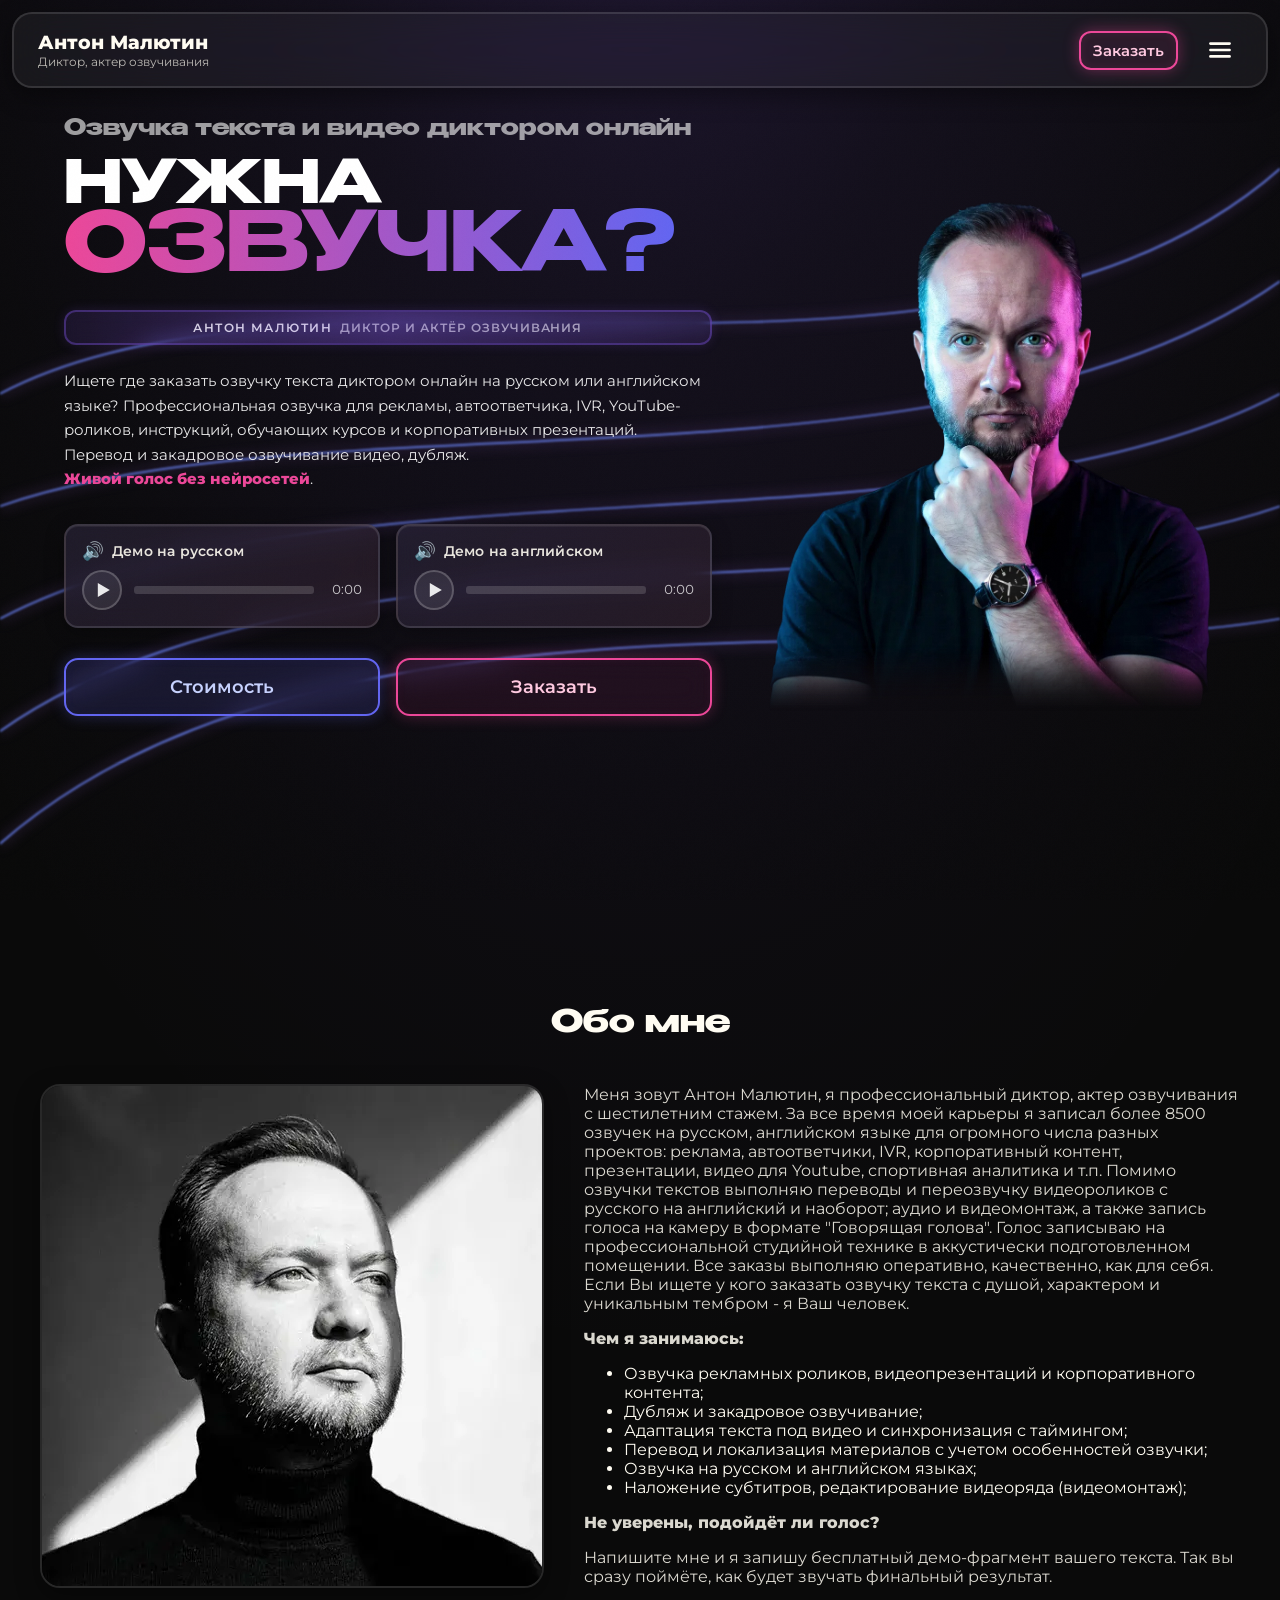
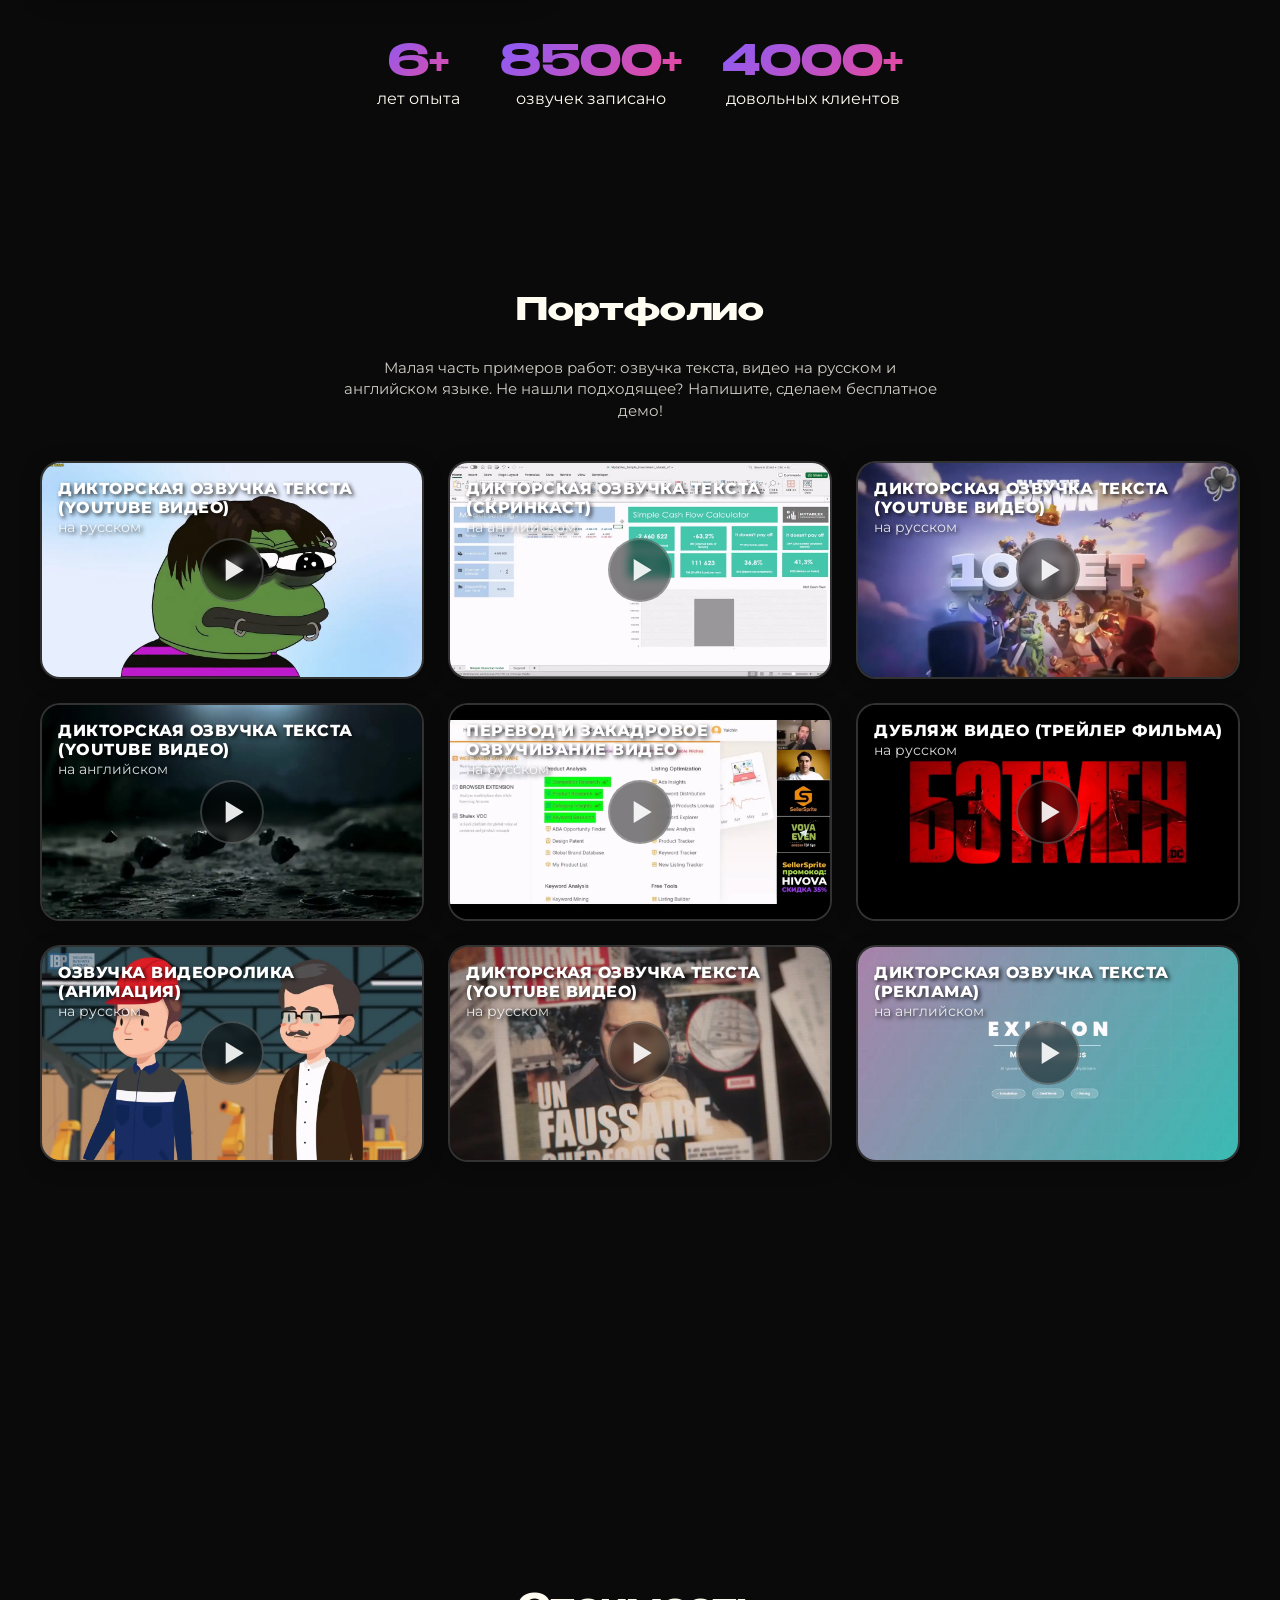
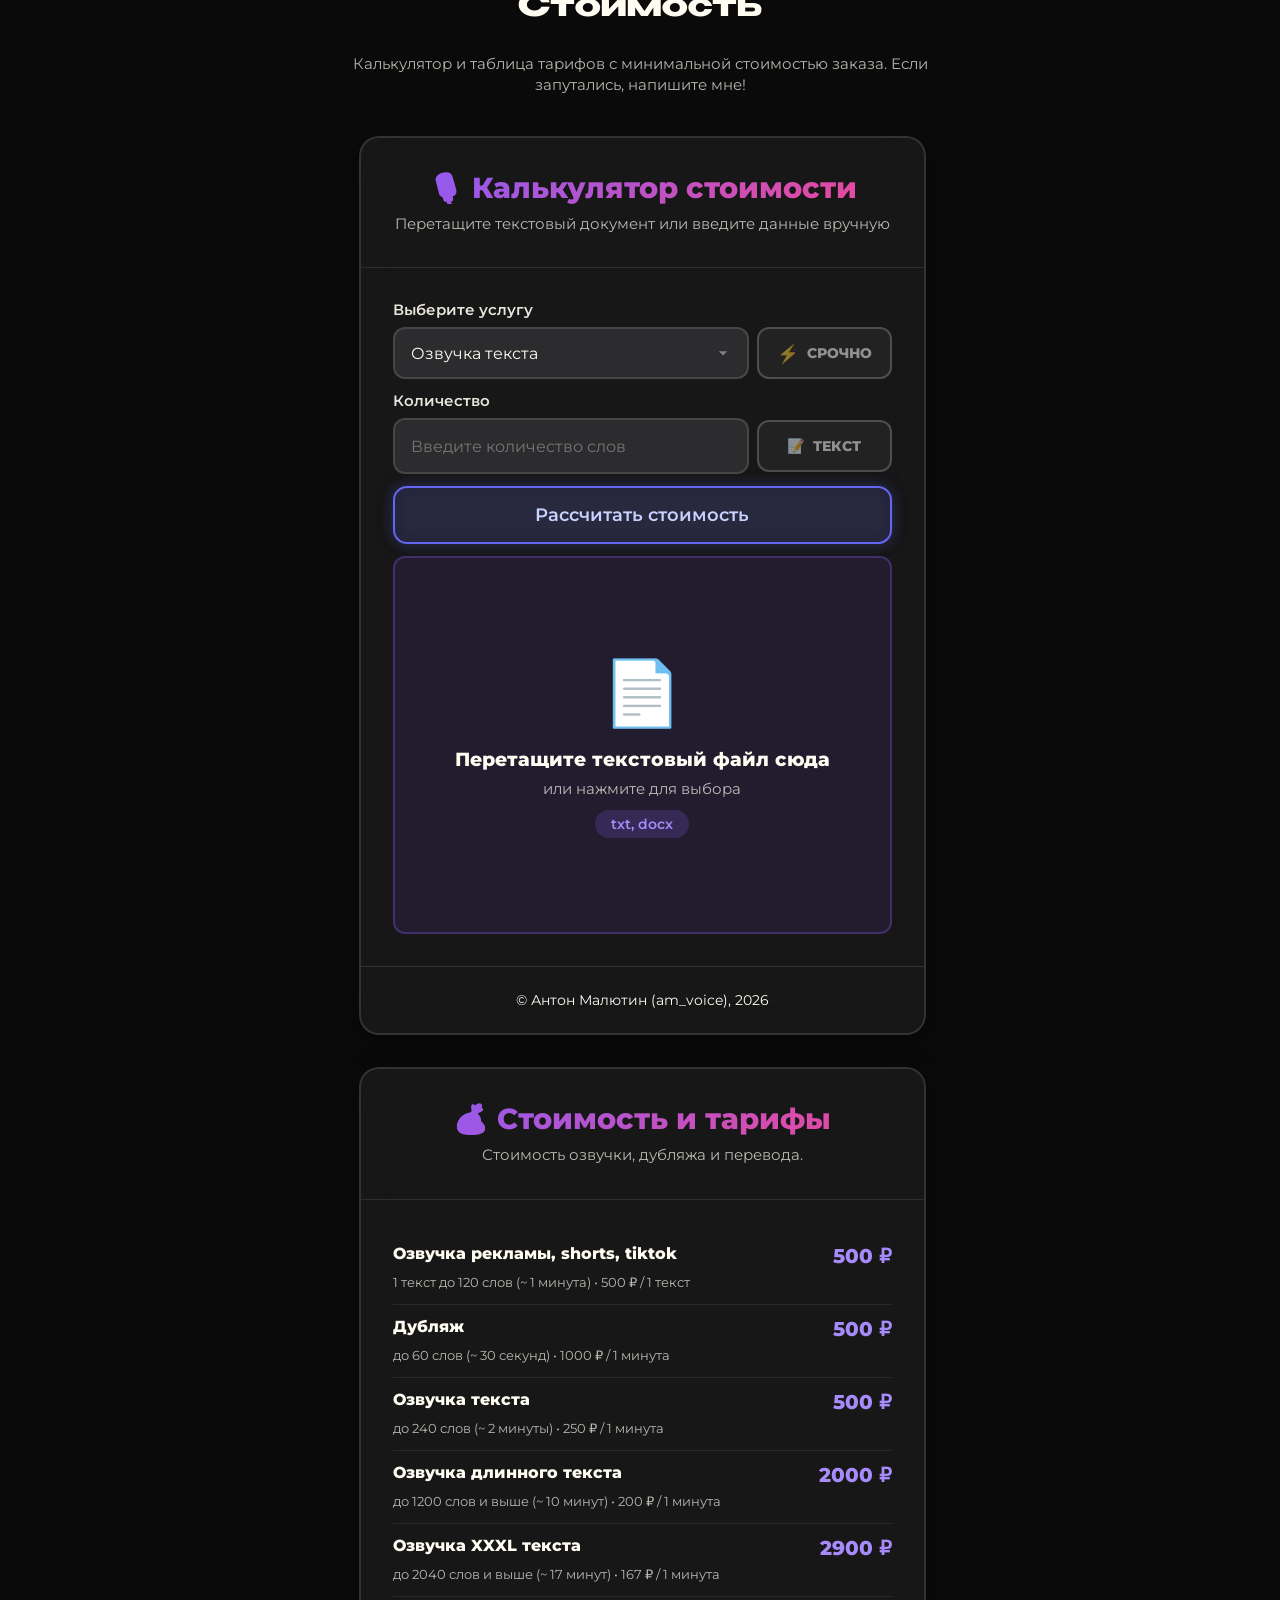
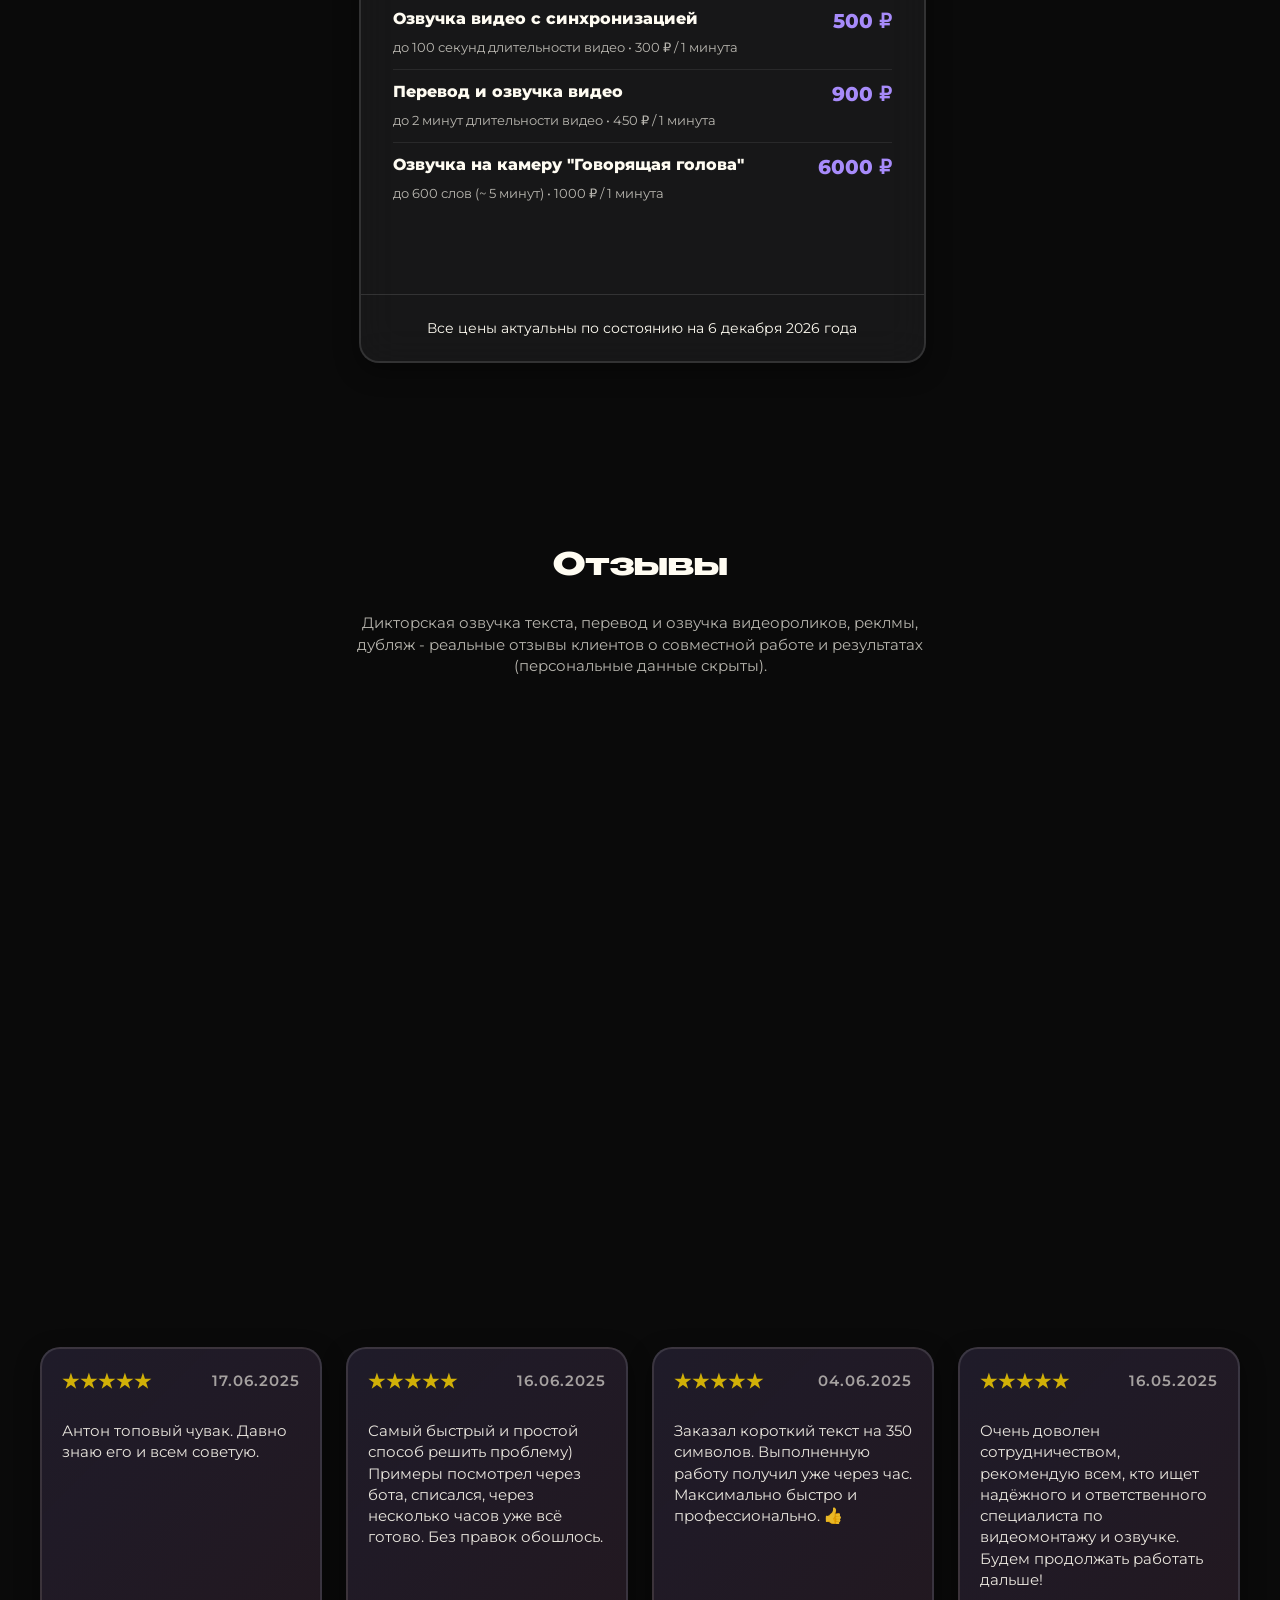
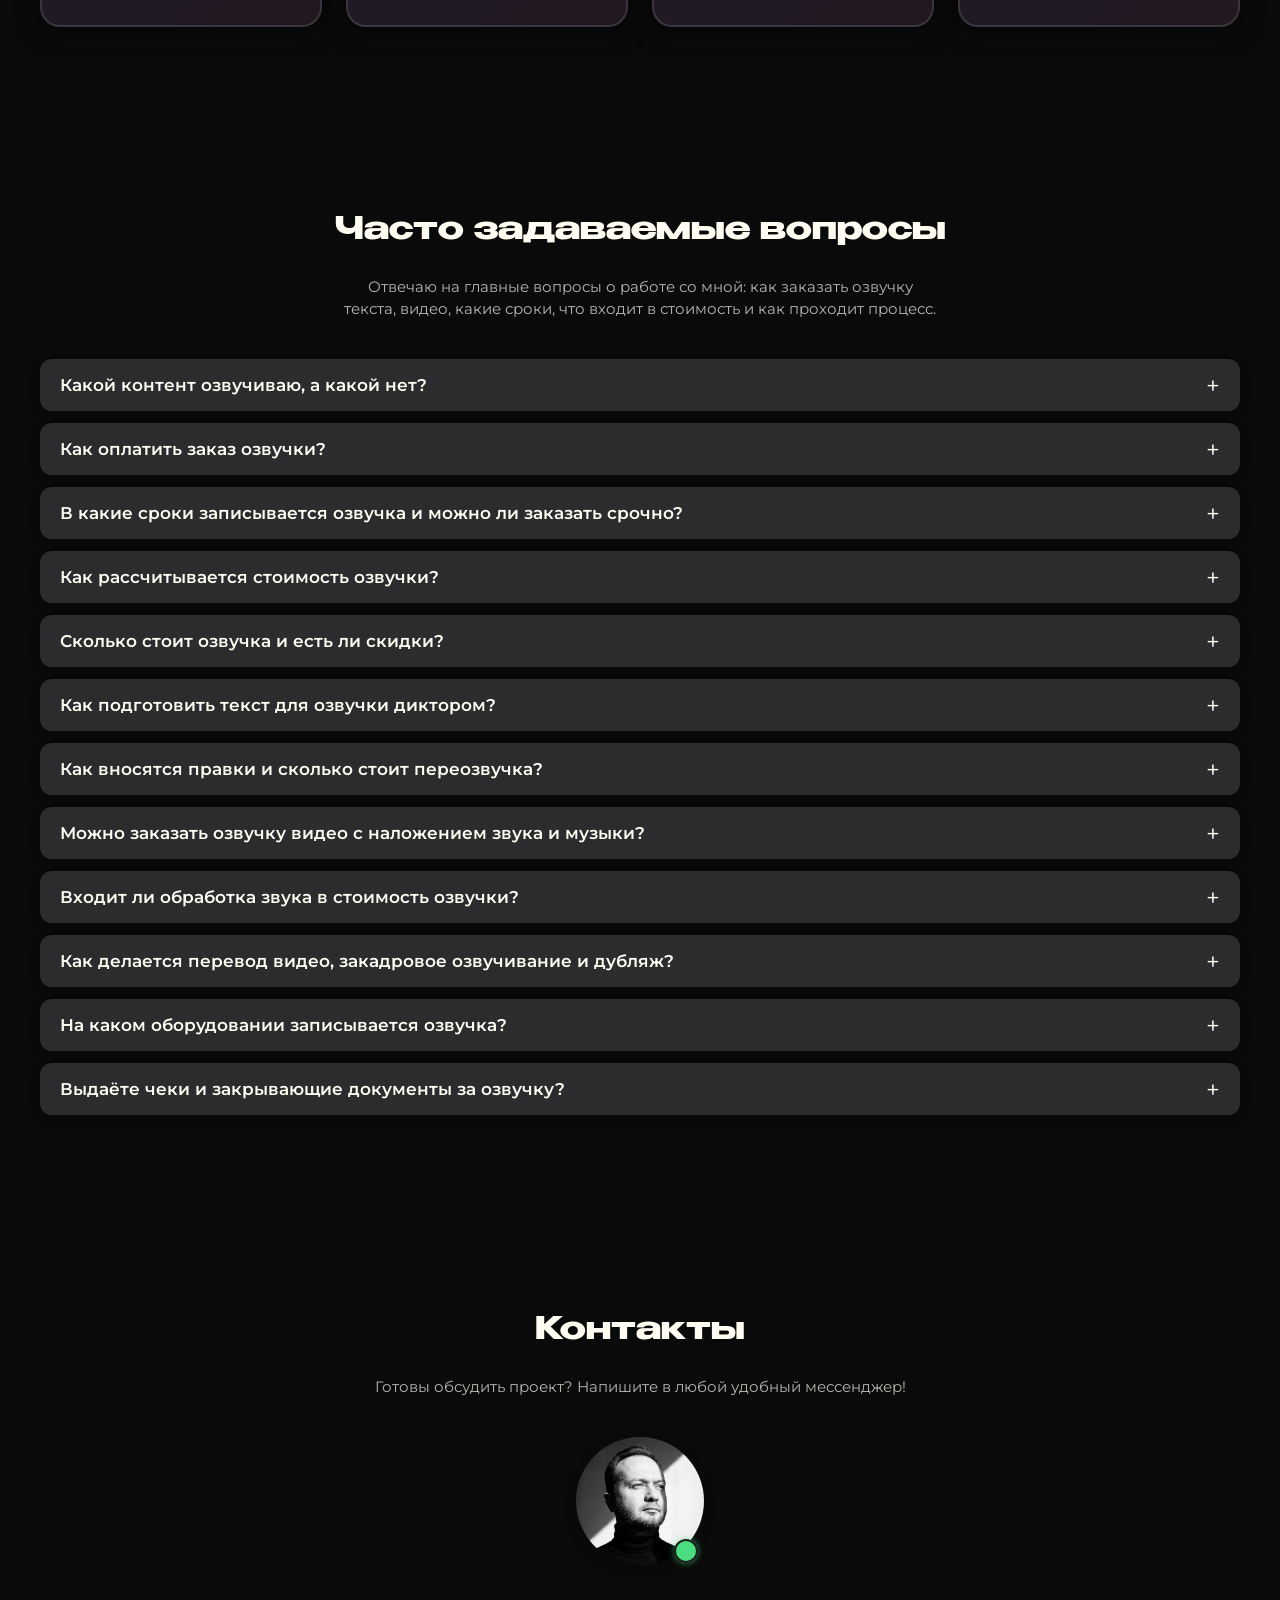
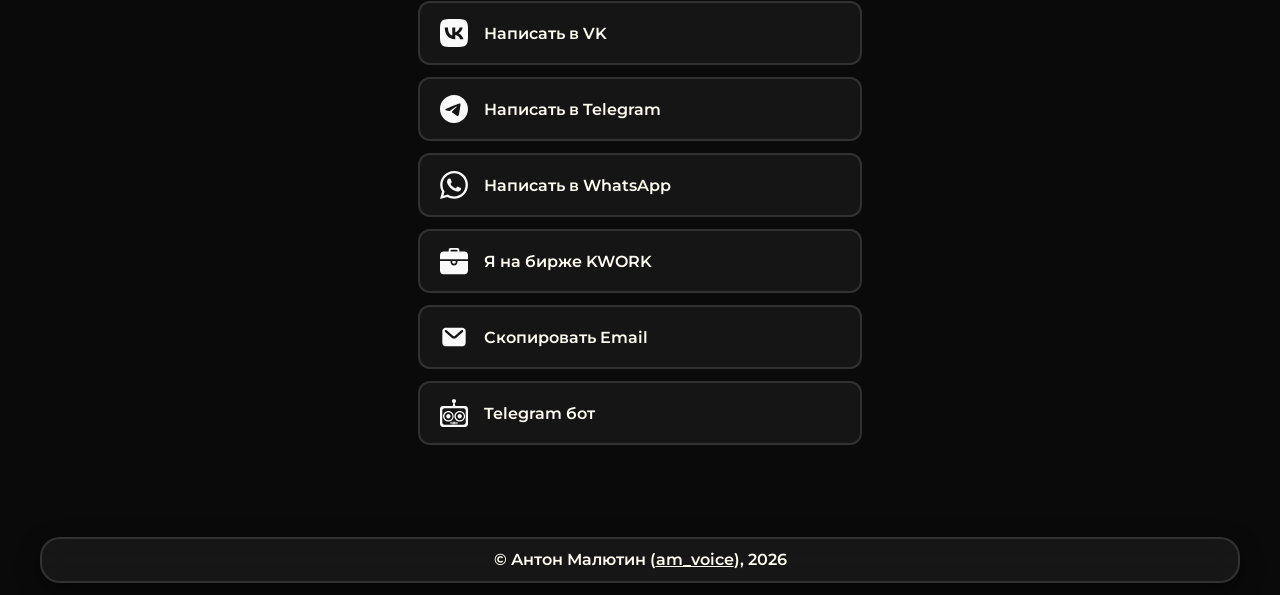
==== index.html @ 5292675e "Add files via upload" ====
<!DOCTYPE html>
<html lang="ru">

<head>
    <meta charset="UTF-8">
    <meta name="viewport" content="width=device-width, initial-scale=1.0">
    <title>Диктор Антон Малютин | Озвучка текста, перевод и дубляж</title>
    <meta name="description" content="Заказать озвучку текста диктором онлайн на русском и английском. Перевод видео, дубляж, реклама, YouTube-ролики, автоответчики, IVR. Живой голос без ИИ.">
    <meta property="og:title" content="Диктор Антон Малютин | Озвучка текста, перевод и дубляж">
    <meta property="og:description" content="Заказать озвучку текста диктором онлайн на русском и английском. Перевод видео, дубляж, реклама, YouTube-ролики, автоответчики, IVR. Живой голос без ИИ.">
    <meta property="og:type" content="website">
    <meta property="og:url" content="https://amvoice.ru/">
    <meta property="og:site_name" content="Антон Малютин | Диктор, актер озвучивания">
    <meta property="og:locale" content="ru_RU">
    <meta property="og:image" content="https://amvoice.ru/static/img/og-image.webp">
    <meta property="og:image:type" content="image/webp">
    <meta property="og:image:width" content="1200">
    <meta property="og:image:height" content="630">
    <meta property="og:image:alt" content="Антон Малютин — профессиональный диктор и актёр озвучивания">
    <link rel="canonical" href="https://amvoice.ru/">
    <link rel="icon" href="https://amvoice.ru/favicon/favicon.ico" type="image/x-icon">
    <link rel="icon" type="image/x-icon" href="/favicon/favicon.ico">
    <link rel="icon" type="image/png" sizes="16x16" href="/favicon/favicon-16x16.png">
    <link rel="icon" type="image/png" sizes="32x32" href="/favicon/favicon-32x32.png">
    <link rel="apple-touch-icon" sizes="180x180" href="/favicon/apple-touch-icon.png">
    <link rel="preload" href="static/fonts/Montserrat-Regular.woff2" as="font" type="font/woff2" crossorigin>
    <link rel="preload" href="static/fonts/Montserrat-600.woff2" as="font" type="font/woff2" crossorigin>
    <link rel="preload" href="static/fonts/Montserrat-800.woff2" as="font" type="font/woff2" crossorigin>
    <link rel="preload" href="static/fonts/Benzin-Bold.woff2" as="font" type="font/woff2" crossorigin>
    <link rel="preload" href="style.min.css" as="style">
    <link rel="stylesheet" href="style.min.css"> </head>

<body>
    <header class="navbar">
        <div class="navbar-container"><a href="#home" class="logo"><span class="logo-text">Антон Малютин</span><span class="logo-subtitle">Диктор, актер озвучивания</span></a>
            <nav class="nav-links">
            <div class="nav-lens"></div>
            <a href="#home" data-section="home">Главная</a>
            <a href="#about" data-section="about">Обо мне</a>
            <a href="#portfolio" data-section="portfolio">Портфолио</a>
            <a href="#pricing" data-section="pricing">Стоимость</a>
            <a href="#reviews" data-section="reviews">Отзывы</a>
            <a href="#faq" data-section="faq">FAQ</a>
            <a href="#contacts" data-section="contacts">Контакты</a>
            <a href="/hronometr" class="nav-hrono">
                <img src="/static/ico/hrono.svg" alt="Hrono" aria-hidden="true" width="16" height="16">
                Хронометр
            </a>
            </nav>
                    <a href="#" onclick="showContactModal(); return false;" class="btn btn-ordr"><span class="btn-text-full">Заказать озвучку</span><span class="btn-text-short">Заказать</span></a>
            <div
                class="burger" onclick="toggleMenu(this)"><svg viewBox="0 0 100 100" width="32" height="32"> <line class="bar bar1" x1="20" y1="50" x2="80" y2="50"/> <line class="bar bar2" x1="20" y1="50" x2="80" y2="50"/> <line class="bar bar3" x1="20" y1="50" x2="80" y2="50"/> </svg></div>
        </div>
    </header>
    <div class="mobile-menu" id="mobileMenu">
        <a href="#home">Главная</a>
        <a href="#about">Обо мне</a>
        <a href="#portfolio">Портфолио</a>
        <a href="#pricing">Стоимость</a>
        <a href="#reviews">Отзывы</a>
        <a href="#faq">FAQ</a>
        <a href="#contacts" class="highlight">Контакты</a>
        <a href="/hronometr" class="nav-hrono">
            <img src="/static/ico/hrono.svg" alt="Hrono" aria-hidden="true" width="20" height="20">
            Хронометр
        </a>
    </div>
    <main id="main-content">
    <section id="home" class="hero-section">
        <div class="animated-bg"><svg viewBox="0 0 1200 800" preserveAspectRatio="none"><g class="wave wave1"> <path d="M0,350 C300,200 900,400 1200,150"/> </g><g class="wave wave2"> <path d="M0,450 C300,350 900,450 1200,250"/> </g><g class="wave wave3"> <path d="M0,550 C300,400 900,500 1200,350"/> </g><g class="wave wave4"> <path d="M0,650 C300,450 900,550 1200,450"/> </g><g class="wave wave5"> <path d="M0,750 C300,500 900,600 1200,550"/> </g></svg></div>
        <div
            class="hero-wrapper">
            <div class="hero-content">
                <h1 class="hero-h1">Озвучка текста и видео диктором онлайн</h1>
                <p class="hero-title"><span class="hero-title__line1">НУЖНА</span><span class="hero-title__line2" data-text="ОЗВУЧКА?">ОЗВУЧКА?</span></p>
                <p class="hero-posttitle"><span class="hero-posttitle__name">Антон Малютин </span><span class="hero-posttitle__role">Диктор и актёр озвучивания</span></p>
                <p class="hero-description"> Ищете где заказать озвучку текста диктором онлайн на русском или английском языке? Профессиональная озвучка для рекламы, автоответчика, IVR, YouTube-роликов, инструкций, обучающих курсов и корпоративных презентаций. Перевод и закадровое
                    озвучивание видео, дубляж. <strong>Живой голос без нейросетей</strong>. </p>
                <div class="audio-demos hero-row">
                    <div class="audio-demo" data-lang="ru">
                        <div class="audio-demo__label"><span class="audio-demo__flag">🔊</span><span class="audio-demo__title">Демо на русском</span></div>
                        <div class="audio-demo__player"><button class="audio-demo__btn" type="button" aria-label="Воспроизвести"></button>
                            <div class="audio-demo__progress">
                                <div class="audio-demo__bar">
                                    <div class="audio-demo__bar-fill"></div> <input type="range" class="audio-demo__range" min="0" max="100" value="0" step="0.1" aria-label="Перемотка"> </div><span class="audio-demo__time">0:00</span></div><audio class="audio-demo__audio" src="media/demo_ru.mp3"
                                preload="none"></audio></div>
                    </div>
                    <div class="audio-demo" data-lang="en">
                        <div class="audio-demo__label"><span class="audio-demo__flag">🔊</span><span class="audio-demo__title">Демо на английском</span></div>
                        <div class="audio-demo__player"><button class="audio-demo__btn" type="button" aria-label="Воспроизвести"></button>
                            <div class="audio-demo__progress">
                                <div class="audio-demo__bar">
                                    <div class="audio-demo__bar-fill"></div> <input type="range" class="audio-demo__range" min="0" max="100" value="0" step="0.1" aria-label="Перемотка"> </div><span class="audio-demo__time">0:00</span></div><audio class="audio-demo__audio" src="media/demo_en.mp3"
                                preload="none"></audio></div>
                    </div>
                </div>
                <div class="hero-actions hero-row"><a href="#pricing" class="btn large equal calculate"><span class="btn-text-full">Рассчитать стоимость</span><span class="btn-text-short">Стоимость</span></a><a href="#" onclick="showContactModal(); return false;" class="btn large equal order"><span class="btn-text-full">Заказать озвучку</span><span class="btn-text-short">Заказать</span></a></div>
            </div>
            <div class="hero-media"> <img src="static/img/2026.webp" srcset="static/img/2026-sm.webp 440w, static/img/2026.webp 986w" sizes="(max-width: 900px) 220px, 600px" alt="Антон Малютин — диктор и актёр озвучивания" class="hero-media__img" width="986" height="1173" fetchpriority="high">                </div>
            </div>
    </section>
    <section id="about" class="about">
        <div class="about-wrapper">
            <h2>Обо мне</h2>
            <div class="about-content">
                <div class="about-photo"> <img src="static/img/photo.webp" alt="Антон Малютин" width="500" height="500"> </div>
                <div class="about-text">
                    <p> Меня зовут Антон Малютин, я профессиональный диктор, актер озвучивания с шестилетним стажем. За все время моей карьеры я записал более 8500 озвучек на русском, английском языке для огромного числа разных проектов: реклама, автоответчики,
                        IVR, корпоративный контент, презентации, видео для Youtube, спортивная аналитика и т.п. Помимо озвучки текстов выполняю переводы и переозвучку видеороликов с русского на английский и наоборот; аудио и видеомонтаж, а также запись
                        голоса на камеру в формате "Говорящая голова". Голос записываю на профессиональной студийной технике в аккустически подготовленном помещении. Все заказы выполняю оперативно, качественно, как для себя. Если Вы ищете у кого заказать
                        озвучку текста с душой, характером и уникальным тембром - я Ваш человек. </p>
                    <p><strong>Чем я занимаюсь:</strong></p>
                    <ul>                    
                    <li>Озвучка рекламных роликов, видеопрезентаций и корпоративного контента;</li>
                    <li>Дубляж и закадровое озвучивание;</li>
                    <li>Адаптация текста под видео и синхронизация с таймингом;</li>
                    <li>Перевод и локализация материалов с учетом особенностей озвучки;</li>
                    <li>Озвучка на русском и английском языках;</li>
                    <li>Наложение субтитров, редактирование видеоряда (видеомонтаж);</li>
                    </ul>
                    <p><strong>Не уверены, подойдёт ли голос?</strong></p>
                    <p>Напишите мне и я запишу бесплатный демо-фрагмент вашего текста. Так вы сразу поймёте, как будет звучать финальный результат.</p>
                </div>
            </div>
            <div class="hero-stats">
                <div class="stat">
                    <div class="stat-number">6+</div>
                    <div class="stat-label">лет опыта</div>
                </div>
                <div class="stat">
                    <div class="stat-number">8500+</div>
                    <div class="stat-label">озвучек записано</div>
                </div>
                <div class="stat">
                    <div class="stat-number">4000+</div>
                    <div class="stat-label">довольных клиентов</div>
                </div>
            </div>
        </div>
    </section>
    <section id="portfolio" class="portfolio">
        <div class="portfolio-wrapper">
            <h2>Портфолио</h2>
            <p class="section-subtext"> Малая часть примеров работ: озвучка текста, видео на русском и английском языке. Не нашли подходящее? Напишите, сделаем бесплатное демо! </p>
            <div class="portfolio-cards">
                <div class="portfolio-card">
                    <div class="portfolio-video" data-video-src="vid/1.webm" style="position: relative; padding-top: 56.25%; width: 100%; cursor: pointer; background: #1a1a1a;"> <img src="vid/1.webp" alt="Дикторская озвучка текста на русском (YouTube видео)" loading="lazy" style="position: absolute; top: 0; left: 0; width: 100%; height: 100%; object-fit: cover;"><button type="button" class="audio-demo__btn portfolio-video__btn" aria-label="Воспроизвести видео"></button></div>
                    <div
                        class="video-label">
                        <h3>ДИКТОРСКАЯ ОЗВУЧКА ТЕКСТА (YOUTUBE ВИДЕО)</h3>
                        <p>на русском</p>
                </div>
            </div>
            <div class="portfolio-card">
                <div class="portfolio-video" data-video-src="vid/2.webm" style="position: relative; padding-top: 56.25%; width: 100%; cursor: pointer; background: #1a1a1a;"> <img src="vid/2.webp" alt="Дикторская озвучка текста на английском (скринкаст)" loading="lazy" style="position: absolute; top: 0; left: 0; width: 100%; height: 100%; object-fit: cover;"><button type="button" class="audio-demo__btn portfolio-video__btn" aria-label="Воспроизвести видео"></button></div>
                <div
                    class="video-label">
                    <h3>ДИКТОРСКАЯ ОЗВУЧКА ТЕКСТА (СКРИНКАСТ)</h3>
                    <p>на английском</p>
            </div>
        </div>
        <div class="portfolio-card">
            <div class="portfolio-video" data-video-src="vid/3.webm" style="position: relative; padding-top: 56.25%; width: 100%; cursor: pointer; background: #1a1a1a;"> <img src="vid/3.webp" alt="Дикторская озвучка текста на русском (YouTube видео)" loading="lazy" style="position: absolute; top: 0; left: 0; width: 100%; height: 100%; object-fit: cover;"><button type="button" class="audio-demo__btn portfolio-video__btn" aria-label="Воспроизвести видео"></button></div>
            <div
                class="video-label">
                <h3>ДИКТОРСКАЯ ОЗВУЧКА ТЕКСТА (YOUTUBE ВИДЕО)</h3>
                <p>на русском</p>
        </div>
        </div>
        <div class="portfolio-card">
            <div class="portfolio-video" data-video-src="vid/4.webm" style="position: relative; padding-top: 56.25%; width: 100%; cursor: pointer; background: #1a1a1a;"> <img src="vid/4.webp" alt="Дикторская озвучка текста на английском (YouTube видео)" loading="lazy" style="position: absolute; top: 0; left: 0; width: 100%; height: 100%; object-fit: cover;"><button type="button" class="audio-demo__btn portfolio-video__btn" aria-label="Воспроизвести видео"></button></div>
            <div
                class="video-label">
                <h3>ДИКТОРСКАЯ ОЗВУЧКА ТЕКСТА (YOUTUBE ВИДЕО)</h3>
                <p>на английском</p>
        </div>
        </div>
        <div class="portfolio-card">
            <div class="portfolio-video" data-video-src="vid/5.webm" style="position: relative; padding-top: 56.25%; width: 100%; cursor: pointer; background: #1a1a1a;"> <img src="vid/5.webp" alt="Перевод и закадровое озвучивание видео на русском" loading="lazy" style="position: absolute; top: 0; left: 0; width: 100%; height: 100%; object-fit: cover;"><button type="button" class="audio-demo__btn portfolio-video__btn" aria-label="Воспроизвести видео"></button></div>
            <div
                class="video-label">
                <h3>ПЕРЕВОД И ЗАКАДРОВОЕ ОЗВУЧИВАНИЕ ВИДЕО</h3>
                <p>на русском</p>
        </div>
        </div>
        <div class="portfolio-card">
            <div class="portfolio-video" data-video-src="vid/6.webm" style="position: relative; padding-top: 56.25%; width: 100%; cursor: pointer; background: #1a1a1a;"> <img src="vid/6.webp" alt="Дубляж видео на русском (трейлер фильма)" loading="lazy" style="position: absolute; top: 0; left: 0; width: 100%; height: 100%; object-fit: cover;"><button type="button" class="audio-demo__btn portfolio-video__btn" aria-label="Воспроизвести видео"></button></div>
            <div
                class="video-label">
                <h3>ДУБЛЯЖ ВИДЕО (ТРЕЙЛЕР ФИЛЬМА)</h3>
                <p>на русском</p>
        </div>
        </div>
        <div class="portfolio-card">
            <div class="portfolio-video" data-video-src="vid/7.webm" style="position: relative; padding-top: 56.25%; width: 100%; cursor: pointer; background: #1a1a1a;"> <img src="vid/7.webp" alt="Озвучка видеоролика на русском (анимация)" loading="lazy" style="position: absolute; top: 0; left: 0; width: 100%; height: 100%; object-fit: cover;"><button type="button" class="audio-demo__btn portfolio-video__btn" aria-label="Воспроизвести видео"></button></div>
            <div
                class="video-label">
                <h3>ОЗВУЧКА ВИДЕОРОЛИКА (АНИМАЦИЯ)</h3>
                <p>на русском</p>
        </div>
        </div>
        <div class="portfolio-card">
            <div class="portfolio-video" data-video-src="vid/8.webm" style="position: relative; padding-top: 56.25%; width: 100%; cursor: pointer; background: #1a1a1a;"> <img src="vid/8.webp" alt="Дикторская озвучка текста на русском (YouTube видео)" loading="lazy" style="position: absolute; top: 0; left: 0; width: 100%; height: 100%; object-fit: cover;"><button type="button" class="audio-demo__btn portfolio-video__btn" aria-label="Воспроизвести видео"></button></div>
            <div
                class="video-label">
                <h3>ДИКТОРСКАЯ ОЗВУЧКА ТЕКСТА (YOUTUBE ВИДЕО)</h3>
                <p>на русском</p>
        </div>
        </div>
        <div class="portfolio-card">
            <div class="portfolio-video" data-video-src="vid/9.webm" style="position: relative; padding-top: 56.25%; width: 100%; cursor: pointer; background: #1a1a1a;"> <img src="vid/9.webp" alt="Дикторская озвучка текста на английском (реклама)" loading="lazy" style="position: absolute; top: 0; left: 0; width: 100%; height: 100%; object-fit: cover;"><button type="button" class="audio-demo__btn portfolio-video__btn" aria-label="Воспроизвести видео"></button></div>
            <div
                class="video-label">
                <h3>ДИКТОРСКАЯ ОЗВУЧКА ТЕКСТА (РЕКЛАМА)</h3>
                <p>на английском</p>
        </div>
        </div>
        <div class="portfolio-card">
            <div class="portfolio-video" data-video-src="vid/10.webm" style="position: relative; padding-top: 56.25%; width: 100%; cursor: pointer; background: #1a1a1a;"> <img src="vid/10.webp" alt="Дубляж видео на русском (реклама)" loading="lazy" style="position: absolute; top: 0; left: 0; width: 100%; height: 100%; object-fit: cover;"><button type="button" class="audio-demo__btn portfolio-video__btn" aria-label="Воспроизвести видео"></button></div>
            <div
                class="video-label">
                <h3>ДУБЛЯЖ ВИДЕО (РЕКЛАМА)</h3>
                <p>на русском</p>
        </div>
        </div>
        <div class="portfolio-card">
            <div class="portfolio-video" data-video-src="vid/11.webm" style="position: relative; padding-top: 56.25%; width: 100%; cursor: pointer; background: #1a1a1a;"> <img src="vid/11.webp" alt="Дикторская озвучка текста на русском (реклама)" loading="lazy" style="position: absolute; top: 0; left: 0; width: 100%; height: 100%; object-fit: cover;"><button type="button" class="audio-demo__btn portfolio-video__btn" aria-label="Воспроизвести видео"></button></div>
            <div
                class="video-label">
                <h3>ДИКТОРСКАЯ ОЗВУЧКА ТЕКСТА (РЕКЛАМА)</h3>
                <p>на русском</p>
        </div>
        </div>
        <div class="portfolio-card">
            <div class="portfolio-video" data-video-src="vid/12.webm" style="position: relative; padding-top: 56.25%; width: 100%; cursor: pointer; background: #1a1a1a;"> <img src="vid/12.webp" alt="Перевод и закадровое озвучивание видео на русском" loading="lazy" style="position: absolute; top: 0; left: 0; width: 100%; height: 100%; object-fit: cover;"><button type="button" class="audio-demo__btn portfolio-video__btn" aria-label="Воспроизвести видео"></button></div>
            <div
                class="video-label">
                <h3>ПЕРЕВОД И ЗАКАДРОВОЕ ОЗВУЧИВАНИЕ ВИДЕО</h3>
                <p>на русском</p>
        </div>
        </div>
        </div>
        </div>
    </section>
    <section id="pricing" class="pricing">
        <div class="pricing-wrapper">
            <h2>Стоимость</h2>
            <p class="section-subtext"> Калькулятор и таблица тарифов с минимальной стоимостью заказа. Если запутались, напишите мне! </p>
            <div class="calc-container">
                <div class="calc-main-wrapper">
                    <div class="calc-calculator-wrapper">
                        <div class="calc-drop-overlay" id="calc-dropOverlay">
                            <div class="calc-drop-content">
                                <div class="calc-drop-icon">📄</div>
                                <div class="calc-drop-text">Отпустите файл для загрузки</div>
                            </div>
                        </div>
                        <div class="calc-calculator-header"><span class="calc-title">🎙️ Калькулятор стоимости</span><span class="calc-subtitle">Перетащите текстовый документ или введите данные вручную</span></div>
                        <div class="calc-calculator-body">
                            <div class="calc-input-group"><label for="calc-serviceSelect">Выберите услугу</label>
                                <div class="calc-input-with-icon"><select id="calc-serviceSelect"><option value="voice_text">Озвучка текста</option><option value="voice_video">Озвучка видео</option><option value="translate_text">Перевод текста</option><option value="translate_voice">Перевод + озвучка видео</option><option value="voice_camera">Озвучка текста на камеру</option></select>
                                    <button
                                        type="button" id="calc-urgentToggle" class="calc-urgent-toggle" onclick="calcToggleUrgent()"><span class="calc-urgent-icon">⚡</span><span class="calc-urgent-text">СРОЧНО</span></button>
                                </div>
                            </div>
                            <div class="calc-input-group"><label for="calc-manualInput">Количество</label>
                                <div class="calc-input-with-icon"> <input type="number" id="calc-manualInput" placeholder="Введите количество слов" /> <button type="button" id="calc-modeToggle" class="calc-urgent-toggle" onclick="calcToggleMode()"><span class="calc-mode-icon">📝</span><span class="calc-mode-text">ТЕКСТ</span></button>                                    <input type="file" id="calc-fileInput" accept=".txt,.docx" style="display: none;" /> </div>
                            </div><button type="button" class="btn calculate" onclick="calcCalculate()">Рассчитать стоимость</button>
                            <div id="calc-result">
                                <div class="calc-result-container">
                                    <div id="calc-fileZone" class="calc-file-zone">
                                        <div class="calc-file-zone-content" onclick="document.getElementById('calc-fileInput').click()">
                                            <div class="calc-file-zone-icon">📄</div>
                                            <div class="calc-file-zone-title">Перетащите текстовый файл сюда</div>
                                            <div class="calc-file-zone-subtitle">или нажмите для выбора</div>
                                            <div class="calc-file-zone-formats">txt, docx</div>
                                        </div>
                                        <div class="calc-file-zone-loader calc-hidden">
                                            <div class="calc-spinner"></div>
                                            <div class="calc-file-zone-loading-text">Обработка файла...</div>
                                        </div>
                                    </div>
                                    <div id="calc-textZone" class="calc-text-zone calc-hidden"><textarea id="calc-textArea" class="calc-text-area" placeholder="Вставьте или введите текст для подсчёта слов и символов..."></textarea>
                                        <div class="calc-text-stats">
                                            <div class="calc-text-stat"><span class="calc-text-stat-icon">📄</span><span class="calc-text-stat-label">Слов:</span><span id="calc-textWordCount" class="calc-text-stat-value">0</span></div>
                                            <div class="calc-text-stat"><span class="calc-text-stat-icon">📝</span><span class="calc-text-stat-label">Символов:</span><span id="calc-textCharCount" class="calc-text-stat-value">0</span></div>
                                        </div>
                                    </div>
                                    <div id="calc-resultContent" class="calc-result-content calc-hidden">
                                        <div class="calc-tooltip-info" id="calc-tooltipText">⚡ Загрузите txt или docx...</div>
                                    </div>
                                </div>
                            </div>
                        </div>
                        <footer class="calc-footer"> © Антон Малютин (am_voice), 2026 </footer>
                    </div>
                    <div class="calc-pricing-wrapper">
                        <div class="calc-pricing-header"><span class="calc-title">💰 Стоимость и тарифы</span><span class="calc-subtitle">Стоимость озвучки, дубляжа и перевода.</span></div>
                        <div class="calc-pricing-body">
                            <div class="calc-pricing-item">
                                <div class="calc-pricing-item-header">
                                    <div class="calc-pricing-item-title">Озвучка рекламы, shorts, tiktok</div>
                                    <div class="calc-pricing-item-price">500 ₽</div>
                                </div>
                                <div class="calc-pricing-item-details">1 текст до 120 слов (~ 1 минута) • 500 ₽ / 1 текст</div>
                            </div>
                            <div class="calc-pricing-item">
                                <div class="calc-pricing-item-header">
                                    <div class="calc-pricing-item-title">Дубляж</div>
                                    <div class="calc-pricing-item-price">500 ₽</div>
                                </div>
                                <div class="calc-pricing-item-details">до 60 слов (~ 30 секунд) • 1000 ₽ / 1 минута</div>
                            </div>
                            <div class="calc-pricing-item">
                                <div class="calc-pricing-item-header">
                                    <div class="calc-pricing-item-title">Озвучка текста</div>
                                    <div class="calc-pricing-item-price">500 ₽</div>
                                </div>
                                <div class="calc-pricing-item-details">до 240 слов (~ 2 минуты) • 250 ₽ / 1 минута</div>
                            </div>
                            <div class="calc-pricing-item">
                                <div class="calc-pricing-item-header">
                                    <div class="calc-pricing-item-title">Озвучка длинного текста</div>
                                    <div class="calc-pricing-item-price">2000 ₽</div>
                                </div>
                                <div class="calc-pricing-item-details">до 1200 слов и выше (~ 10 минут) • 200 ₽ / 1 минута</div>
                            </div>
                            <div class="calc-pricing-item">
                                <div class="calc-pricing-item-header">
                                    <div class="calc-pricing-item-title">Озвучка XXXL текста</div>
                                    <div class="calc-pricing-item-price">2900 ₽</div>
                                </div>
                                <div class="calc-pricing-item-details">до 2040 слов и выше (~ 17 минут) • 167 ₽ / 1 минута</div>
                            </div>
                            <div class="calc-pricing-item">
                                <div class="calc-pricing-item-header">
                                    <div class="calc-pricing-item-title">Озвучка видео с синхронизацией</div>
                                    <div class="calc-pricing-item-price">500 ₽</div>
                                </div>
                                <div class="calc-pricing-item-details">до 100 секунд длительности видео • 300 ₽ / 1 минута</div>
                            </div>
                            <div class="calc-pricing-item">
                                <div class="calc-pricing-item-header">
                                    <div class="calc-pricing-item-title">Перевод и озвучка видео</div>
                                    <div class="calc-pricing-item-price">900 ₽</div>
                                </div>
                                <div class="calc-pricing-item-details">до 2 минут длительности видео • 450 ₽ / 1 минута</div>
                            </div>
                            <div class="calc-pricing-item">
                                <div class="calc-pricing-item-header">
                                    <div class="calc-pricing-item-title">Озвучка на камеру "Говорящая голова"</div>
                                    <div class="calc-pricing-item-price">6000 ₽</div>
                                </div>
                                <div class="calc-pricing-item-details">до 600 слов (~ 5 минут) • 1000 ₽ / 1 минута</div>
                            </div>
                        </div>
                        <footer class="calc-footer"> Все цены актуальны по состоянию на <span id="calc-currentDate"></span></footer>
                    </div>
                </div>
            </div>
        </div>
    </section>
    <section id="reviews" class="reviews">
        <div class="reviews-wrapper">
            <h2>Отзывы</h2>
            <p class="section-subtext"> Дикторская озвучка текста, перевод и озвучка видеороликов, реклмы, дубляж - реальные отзывы клиентов о совместной работе и результатах (персональные данные скрыты). </p>
            <div class="reviews-grid">
                <div class="review-card">
                    <div class="review-meta">
                        <div class="stars">★★★★★</div>
                        <div class="date">22.04.2026</div>
                    </div>
                    <p>Спасибо большое за быстроту, и большой выбор вариантов озвучки.</p>
                </div>
                <div class="review-card">
                    <div class="review-meta">
                        <div class="stars">★★★★★</div>
                        <div class="date">13.04.2026</div>
                    </div>
                    <p>Обращаюсь к Антону уже второй раз. С ним очень удобно работать: всё делает быстро и качественно. Рекомендую </p>
                </div>
                <div class="review-card">
                    <div class="review-meta">
                        <div class="stars">★★★★★</div>
                        <div class="date">22.09.2025</div>
                    </div>
                    <p>Работаем не в первый раз, всё как всегда на высоте - качество, оперативность, общение. Обязательно обращусь ещё - и далеко не один раз!</p>
                </div>
                <div class="review-card">
                    <div class="review-meta">
                        <div class="stars">★★★★★</div>
                        <div class="date">22.09.2025</div>
                    </div>
                    <p>Занимаюсь анимацией 2D и 3D и часто нуждаюсь в услугах диктора, работал с многими, но лучший это Антон! Быстро, качественно, по приемлемой цене- это про него)</p>
                </div>
                <div class="review-card">
                    <div class="review-meta">
                        <div class="stars">★★★★★</div>
                        <div class="date">04.09.2025</div>
                    </div>
                    <p>Отличная работа, приятный голос, все понравилось. Рекомендую</p>
                </div>
                <div class="review-card">
                    <div class="review-meta">
                        <div class="stars">★★★★★</div>
                        <div class="date">20.08.2025</div>
                    </div>
                    <p>Прекрасно перевел видео на английский, очень быстро, и по не кусающейся цене :)</p>
                </div>
                <div class="review-card">
                    <div class="review-meta">
                        <div class="stars">★★★★★</div>
                        <div class="date">04.07.2025</div>
                    </div>
                    <p>Спасибо большое за оперативную работу! Озвучка получилась отличной — и русский, и английский звучат чётко, выразительно и профессионально. Особенно приятно, что ты так быстро справился. Всё подошло идеально под наш проект. Буду рада
                        сотрудничать снова!</p>
                </div>
                <div class="review-card">
                    <div class="review-meta">
                        <div class="stars">★★★★★</div>
                        <div class="date">20.06.2025</div>
                    </div>
                    <p>Антон делает очень качественно и быстро, учитывает контекст и может опираться на видеоряд!</p>
                </div>
                <div class="review-card">
                    <div class="review-meta">
                        <div class="stars">★★★★★</div>
                        <div class="date">17.06.2025</div>
                    </div>
                    <p>Антон топовый чувак. Давно знаю его и всем советую.</p>
                </div>
                <div class="review-card">
                    <div class="review-meta">
                        <div class="stars">★★★★★</div>
                        <div class="date">16.06.2025</div>
                    </div>
                    <p>Самый быстрый и простой способ решить проблему) Примеры посмотрел через бота, списался, через несколько часов уже всё готово. Без правок обошлось.</p>
                </div>
                <div class="review-card">
                    <div class="review-meta">
                        <div class="stars">★★★★★</div>
                        <div class="date">04.06.2025</div>
                    </div>
                    <p>Заказал короткий текст на 350 символов. Выполненную работу получил уже через час. Максимально быстро и профессионально. 👍</p>
                </div>
                <div class="review-card">
                    <div class="review-meta">
                        <div class="stars">★★★★★</div>
                        <div class="date">16.05.2025</div>
                    </div>
                    <p>Очень доволен сотрудничеством, рекомендую всем, кто ищет надёжного и ответственного специалиста по видеомонтажу и озвучке. Будем продолжать работать дальше!</p>
                </div>
            </div>
        </div>
    </section>
    <section id="faq" class="faq">
        <div class="faq-wrapper">
            <h2>Часто задаваемые вопросы</h2>
            <p class="section-subtext"> Отвечаю на главные вопросы о работе со мной: как заказать озвучку текста, видео, какие сроки, что входит в стоимость и как проходит процесс. </p>
            <div class="faq-content">
                <div class="faq-item"><button class="faq-question">Какой контент озвучиваю, а какой нет?</button>
                    <div class="faq-answer">
                        <p>Работаю с текстами практически любой тематики - от рекламной озвучки до технических инструкций. Но есть несколько категорий, с которыми не сотрудничаю:</p>
                        <p><strong>Политическая пропаганда и агитация</strong> - материалы, разжигающие рознь, агрессивная критика политических личностей.</p>
                        <p><strong>Финансовые схемы</strong> - пирамиды, сомнительные MLM-проекты, обещания гарантированной сверхприбыли.</p>
                        <p><strong>Контент 18+</strong> - материалы откровенного или порнографического характера.</p>
                        <p><strong>Дезинформация</strong> - лженаука, призывы к насилию, вредные для здоровья практики.</p>
                        <p><strong>Нарушение авторских прав</strong> - озвучка текста без соответствующих прав на распространение. </p>
                        <p>Если сомневаетесь, подходит ли ваш проект - просто напишите, обсудим!</p>
                    </div>
                </div>
                <div class="faq-item"><button class="faq-question">Как оплатить заказ озвучки?</button>
                    <div class="faq-answer">
                        <p>Работаю только по 100% предоплате - это стандартная практика в digital-сфере, где результат нельзя «вернуть» физически.</p>
                        <p><strong>Способы оплаты:</strong></p>
                        <ul>
                            <li>Перевод на карту</li>
                            <li>СБП по номеру телефона</li>
                            <li>Расчётный счёт (для юридических лиц)</li>
                            <li>Другие варианты обсуждаются индивидуально</li>
                        </ul>
                        <p><strong>Почему предоплата? Все просто: нет денег, я ничего не должен.</strong></p>
                        <p><strong>Гарантия серьёзности.</strong> Предоплата показывает, что проект для вас важен. Я резервирую время в графике именно под вашу озвучку видео или рекламного ролика.</p>
                        <p><strong>Фокус на качестве.</strong> Могу полностью сконцентрироваться на вашем заказе, а не переживать о пост-оплате.</p>
                        <p><strong>Экономия времени.</strong> Не нужно напоминать о платежах, вести долгую переписку с бухгалтерией - работаю быстро и без лишней бюрократии.</p>
                        <p>Предоплата позволяет мне держать высокий темп работы и стабильное качество для всех заказчиков.</p>
                    </div>
                </div>
                <div class="faq-item"><button class="faq-question">В какие сроки записывается озвучка и можно ли заказать срочно?</button>
                    <div class="faq-answer">
                        <p>Стараюсь работать максимально быстро, чтобы вы получили готовую озвучку текста без лишнего ожидания.</p>
                        <p><strong>Стандартные сроки:</strong> Обычно озвучка текстов, рекламных роликов и видео готова на следующий день после заказа (кроме выходных).</p>
                        <p><strong>От чего зависят сроки?</strong></p>
                        <p>Три главных фактора: объём текста, сложность проекта и моя текущая загрузка. Если это масштабная задача (аудиокнига, многочасовой курс), заранее согласуем реалистичные сроки.</p>
                        <p><strong>Нужно срочно?</strong></p>
                        <p>Есть опция «Срочный заказ» в калькуляторе - ваш проект переместится в приоритетную очередь. Напишите, обсудим возможность ускорения!</p>
                        <p><strong>Всегда предсказуемо:</strong> После оценки проекта назову точную дату готовности, на которую можно рассчитывать.</p>
                    </div>
                </div>
                <div class="faq-item"><button class="faq-question">Как рассчитывается стоимость озвучки?</button>
                    <div class="faq-answer">
                        <p>Стоимсть озвучки текста рассчитывается исходя из количества слов (исключение - озвучка видео, где стоимость зависит от хронометража). Почему стоимость озвучки текста считается не по хронометражу? Здесь логика достаточно проста. Возьмем к примеру автомобиль: вы отправились на заправку, залили полный бак топлива. Вы заплатили за количество заправленных литров, а не за пробег. На полном баке вы можете проехать 500км по городу,
                            а можете 700км по трассе. Точно также и в озвучке. Один и тот же текст можно озвучить по-разному. Точный хронометраж определить практически не возможно. </p>
                    </div>
                </div>
                <div class="faq-item"><button class="faq-question">Сколько стоит озвучка и есть ли скидки?</button>
                    <div class="faq-answer">
                        <p>Я не работаю строго по одной цене, у меня несколько тарифов в зависимости от размера текста или видео, а также общего объема. К примеру одновременный заказ двух текстов по 10 минут будет дешевле, чем если заказывать их в разные
                            дни по отдельности. </p>
                        <p><strong>Для постоянных клиентов:</strong></p>
                        <p>Ценю долгосрочное сотрудничество. Главный принцип лояльности - <strong>фиксация ставки</strong>. Если начали работать по определённой цене, стараюсь сохранить её для всех последующих проектов, даже если расценки для новых заказчиков
                            выросли.</p>
                        <p>Это мой способ сказать «спасибо» за доверие.</p>
                        <p><strong>Важно:</strong> Это касается текущего сотрудничества. Если вернётесь с новым проектом через год - условия обсуждаются по актуальному прайсу.</p>
                        <p><strong>Найдём ли мы друг друга?</strong></p>
                        <p>Работаю с теми, для кого важны качество, надёжность и соблюдение сроков. Если главный критерий - минимальная цена, мои услуги, вероятно, не подойдут. И это нормально - так мы оба экономим время!</p>
                    </div>
                </div>
                <div class="faq-item"><button class="faq-question">Как подготовить текст для озвучки диктором?</button>
                    <div class="faq-answer">
                        <p>Правильно подготовленный текст - залог быстрой работы и отличного результата. Вот что поможет:</p>
                        <p><strong>Финальная версия.</strong> Присылайте утверждённый текст - так избежим лишних правок и переозвучек.</p>
                        <p><strong>Числа словами.</strong> Все цифры, даты, проценты, суммы пишите словами. Например: «две тысячи двадцать пятый год» вместо «2025 г.», «сто рублей» вместо «100 руб.»</p>
                        <p><strong>Сложные слова.</strong> Если есть редкие термины, названия компаний или фамилии - укажите ударения. Особенно важно для корпоративной озвучки.</p>
                        <p><strong>Паузы и акценты.</strong> Нужны логические паузы или особый темп? Отметьте в скобках или разбейте текст на абзацы.</p>
                        <p><strong>Почему это важно?</strong> Такая подготовка экономит время обеих сторон и помогает передать именно тот смысл и настроение, которые вы закладываете в текст.</p>
                    </div>
                </div>
                <div class="faq-item"><button class="faq-question">Как вносятся правки и сколько стоит переозвучка?</button>
                    <div class="faq-answer">
                        <p>Стремлюсь к идеальному результату, поэтому вопрос правок решается просто и прозрачно.</p>
                        <p><strong>Бесплатные правки:</strong></p>
                        <p>Оперативно и бесплатно исправляю любые ошибки по моей вине - оговорки, технический брак, несоответствие техзаданию.</p>
                        <p><strong>Платные правки (переозвучка):</strong></p>
                        <p>Если после записи вы решили изменить текст (переписать фразу, добавить или убрать абзац) - это новая задача. Стоимость переозвучки рассчитывается индивидуально.</p>
                        <p><strong>Почему так?</strong> Это справедливо для обеих сторон - защищает моё время и даёт вам возможность внести нужные коррективы.</p>
                        <p><strong>Как избежать лишних расходов?</strong></p>
                        <p>Внимательно вычитайте и утвердите финальный текст до начала записи. Всегда на связи, чтобы помочь определиться и избежать недопонимания!</p>
                    </div>
                </div>
                <div class="faq-item"><button class="faq-question">Можно заказать озвучку видео с наложением звука и музыки?</button>
                    <div class="faq-answer">
                        <p>Да! При заказе озвучки видео вы получаете не просто аудиофайл, а полностью готовый к публикации ролик с наложенной озвучкой.</p>
                        <p><strong>Что входит в результат:</strong></p>
                        <p><strong>Синхронизация.</strong> Подгоняю озвучку текста под тайминг видео.</p>
                        <p><strong>Профессиональная обработка.</strong> Шумоподавление, нормализация громкости.</p>
                        <p><strong>Сведение.</strong> Аккуратно смешиваю голос с исходными звуками видео для сбалансированного результата.</p>
                        <p><strong>А что с музыкой?</strong></p>
                        <p><strong>Если есть музыка:</strong> Пришлите файл - бесплатно наложу на видео и отрегулирую громкость.</p>
                        <p><strong>Если музыки нет:</strong> Смогу подобрать музыку из открытых источников.</p>
                        <p><strong>О дубляже:</strong></p>
                        <p>Полная переозвучка видео с заглушением оригинальной речи - сложная техническая задача. Качественно вырезать исходную дорожку, сохранив фоны и музыку, часто невозможно. Такие проекты обсуждаются индивидуально.</p>
                        <p><strong>Итог:</strong> Получаете готовый видеофайл, который можно сразу публиковать. Ничего монтировать самостоятельно не придётся!</p>
                    </div>
                </div>
                <div class="faq-item"><button class="faq-question">Входит ли обработка звука в стоимость озвучки?</button>
                    <div class="faq-answer">
                        <p>Да, базовая обработка звука всегда входит в стоимость озвучки. Никогда не отдаю сырые записи - мой приоритет, чтобы вы получили готовый к использованию чистый звук.</p>
                        <p><strong>Что включает обработка:</strong></p>
                        <p><strong>Шумоподавление</strong> - убираю фоновый гул и шипение.</p>
                        <p><strong>Компрессия</strong> - выравниваю громкость, чтобы звук был чётким и ровным.</p>
                        <p><strong>Нормализация</strong> - привожу аудио к комфортному стандартному уровню.</p>
                        <p><strong>А если нужна сухая запись (dry version)?</strong></p>
                        <p>По запросу могу предоставить необработанную дорожку, но стоимость от этого не меняется. Обработка - это финальный штрих, гарантирующий качество готового продукта.</p>
                        <p>Вы платите за готовый результат, а не за полуфабрикат.</p>
                    </div>
                </div>
                <div class="faq-item"><button class="faq-question">Как делается перевод видео, закадровое озвучивание и дубляж?</button>
                    <div class="faq-answer">
                        <p>Для меня перевод - не механическая замена слов. Это творческая работа, цель которой - сделать текст живым и естественным для вашей аудитории.</p>
                        <p><strong>Как работаю над переводом:</strong></p>
                        <p><strong>1. Черновик.</strong> Использую современные инструменты (включая нейросети) для первого варианта - это ускоряет работу.</p>
                        <p><strong>2. Глубокая редактура.</strong> Ключевой этап. Перерабатываю текст, исправляю кальки с английского, неестественные обороты. Текст должен звучать так, будто изначально написан на русском.</p>
                        <p><strong>3. Адаптация.</strong> Учитываю культурные особенности, целевую аудиторию и цель текста. Техническая инструкция и рекламный слоган требуют разного подхода.</p>
                        <p><strong>4. Проверка терминологии.</strong> Узкоспециальные термины проверяю в словарях и авторитетных источниках.</p>
                        <p><strong>5. Финальная вычитка.</strong> Ещё раз проверяю грамотность, стиль и точность передачи смысла. </p>
                        <p><strong>Мои гарантии:</strong></p>
                        <p>Лично отвечаю за каждый проект от начала до конца, не передаю работу на сторону. Всегда открыт к правкам - если что-то спорно, обсудим и исправим.</p>
                    </div>
                </div>
                <div class="faq-item"><button class="faq-question">На каком оборудовании записывается озвучка?</button>
                    <div class="faq-answer">
                        <p>Работаю на профессиональной студийной аппаратуре - гарантирую чистый, глубокий звук без помех.</p>
                        <p><strong>Моё оборудование:</strong></p>
                        <p><strong>Микрофон:</strong> Neumann TLM 103 - эталонный студийный конденсаторный микрофон, который ценят за безупречно чёткий и детализированный звук.</p>
                        <p><strong>Аудиоинтерфейс:</strong> Presonus Studio 26C - чистое усиление сигнала без шумов.</p>
                        <p><strong>Софт:</strong> Запись и сведение в профессиональной DAW REAPER.</p>
                        <p><strong>Обработка:</strong> Использую топовые плагины от Waves, iZotope, Overloud.</p>
                        <p><strong>Важно:</strong> Все мои работы - это живой человеческий голос. Не использую искусственный интеллект и генеративные голосовые модели. Вы получаете аудио с настоящей энергией и актёрской работой. </p>
                    </div>
                </div>
                <div class="faq-item"><button class="faq-question">Выдаёте чеки и закрывающие документы за озвучку?</button>
                    <div class="faq-answer">
                        <p>Да, официально зарегистрирован как самозанятый и работаю в рамках законодательства РФ. Полная юридическая чистота и прозрачность.</p>
                        <p><strong>Для всех клиентов:</strong></p>
                        <p>Электронный чек после оплаты - официальный документ для ФНС.</p>
                        <p><strong>Для юридических лиц (ИП, ООО):</strong></p>
                        <p>Счёт на оплату по запросу для бухгалтерии.</p>
                        <p><strong>Что нужно для документов:</strong></p>
                        <p>Полное наименование организации и ИНН.</p>
                        <p>Все документы предоставляю оперативно и без сложностей. Работаю как с физическими, так и юридическими лицами.</p>
                    </div>
                </div>
            </div>
        </div>
    </section>
    <section id="contacts" class="contacts">
        <div class="contacts-wrapper">
            <h2>Контакты</h2>
            <p class="section-subtext"> Готовы обсудить проект? Напишите в любой удобный мессенджер! </p>
            <div class="contact-card">
                <div class="avatar-wrapper"> <img src="static/img/avatar.webp" alt="Антон Малютин"><span class="online-indicator"></span></div>
            </div>
            <div class="contacts-content"><a href="https://vk.com/am_voice" target="_blank" rel="noopener" class="btn btn-vk"> <img src="static/img/vk.svg" alt="VK" class="btn-icon" loading="lazy" decoding="async"> Написать в VK </a><a href="https://t.me/am_voice" target="_blank" rel="noopener"
                    class="btn btn-telegram"> <img src="static/img/tg.svg" alt="TG" class="btn-icon" loading="lazy" decoding="async"> Написать в Telegram </a><a href="https://wa.me/+79493255256" target="_blank" rel="noopener" class="btn btn-whatsapp"> <img src="static/img/whatsapp.svg" alt="Whatsapp" class="btn-icon" loading="lazy" decoding="async"> Написать в WhatsApp </a>
                <a
                    href="https://kwork.ru/user/am_voice" target="_blank" rel="noopener" class="btn btn-kwork"> <img src="static/img/kwork.svg" alt="Kwork" class="btn-icon" loading="lazy" decoding="async"> Я на бирже KWORK </a><a href="#" class="btn btn-email" onclick="copyEmail(); return false;"> <img src="static/img/email.svg" alt="Email" class="btn-icon" loading="lazy" decoding="async"> Скопировать Email </a>
                    <a
                        href="https://t.me/am_voicebot" target="_blank" rel="noopener" class="btn btn-bot"> <img src="static/img/tg-bot.svg" alt="TGbot" class="btn-icon" loading="lazy" decoding="async"> Telegram бот </a>
            </div>
        </div>
        </div>
    </section>
</main>
<footer class="footer">
    <div class="footer-container">
        <p>© Антон Малютин (<a href="https://t.me/am_voice" target="_blank" rel="noopener noreferrer" style="color: inherit;">am_voice</a>), 2026</p>
    </div>
</footer>
<div id="orderModal" class="calc-modal">
    <div class="calc-modal-overlay" onclick="closeOrderModal()"></div>
    <div class="calc-modal-content calc-modal-small">
        <div class="calc-modal-header">
            <h3>📞 Выберите удобный способ связи</h3><button class="calc-modal-close" onclick="closeOrderModal()">✕</button></div>
        <div class="calc-modal-body">
            <p style="text-align: center; margin-bottom: 20px; opacity: 0.8; font-size: 0.95rem;"> Свяжитесь со мной любым удобным способом </p>
            <div class="calc-contact-buttons"><a href="https://t.me/am_voice" target="_blank" class="calc-contact-btn calc-contact-telegram"> <img src="static/img/tg.svg" alt="TG" class="calc-contact-icon" loading="lazy" decoding="async"><div class="calc-contact-info"><div class="calc-contact-name">Telegram</div><div class="calc-contact-desc">@am_voice</div></div></a>
                <a
                    href="https://wa.me/79493255256" target="_blank" class="calc-contact-btn calc-contact-whatsapp"> <img src="static/img/whatsapp.svg" alt="Whatsapp" class="calc-contact-icon" loading="lazy" decoding="async">
                    <div class="calc-contact-info">
                        <div class="calc-contact-name">WhatsApp</div>
                        <div class="calc-contact-desc">+7 949 325-52-56</div>
                    </div>
                    </a><a href="https://vk.com/am_voice" target="_blank" class="calc-contact-btn calc-contact-vk"> <img src="static/img/vk.svg" alt="VK" class="calc-contact-icon" loading="lazy" decoding="async"><div class="calc-contact-info"><div class="calc-contact-name">ВКонтакте</div><div class="calc-contact-desc">vk.com/am_voice</div></div></a>
                    <a
                        href="#" class="calc-contact-btn calc-contact-email" onclick="copyEmailFromModal(); return false;"> <img src="static/img/email.svg" alt="Email" class="calc-contact-icon" loading="lazy" decoding="async">
                        <div class="calc-contact-info">
                            <div class="calc-contact-name">Email</div>
                            <div class="calc-contact-desc">i@nof8.ru</div>
                        </div>
                        </a>
            </div>
        </div>
    </div>
</div>
<script src="static/js/pricing.min.js" defer></script>
<script src="static/js/voiceprice.min.js" defer></script>
<script src="static/js/main.min.js" defer></script>
<script type="application/ld+json">
    {
        "@context": "https://schema.org",
        "@type": "Person",
        "name": "Антон Малютин",
        "alternateName": "Anton Malyutin",
        "jobTitle": "Диктор, актёр озвучки",
        "url": "https://amvoice.ru",
        "image": "https://amvoice.ru/static/img/photo.webp",
        "sameAs": ["https://t.me/malyutinvoice", "https://vk.com/tonynof8", "https://wa.me/79493255256"],
        "knowsLanguage": ["Russian", "English"],
        "knowsAbout": ["Озвучка текста", "Озвучка видео", "Дубляж", "Перевод текста"]
    }
</script>
<script type="application/ld+json">
{
  "@context": "https://schema.org",
  "@type": "FAQPage",
  "mainEntity": [
    {
      "@type": "Question",
      "name": "Какой контент озвучиваю, а какой нет?",
      "acceptedAnswer": {
        "@type": "Answer",
        "text": "<p>Работаю с текстами практически любой тематики - от рекламной озвучки до технических инструкций. Но есть несколько категорий, с которыми не сотрудничаю:</p><p><strong>Политическая пропаганда и агитация</strong> - материалы, разжигающие рознь, агрессивная критика политических личностей.</p><p><strong>Финансовые схемы</strong> - пирамиды, сомнительные MLM-проекты, обещания гарантированной сверхприбыли.</p><p><strong>Контент 18+</strong> - материалы откровенного или порнографического характера.</p><p><strong>Дезинформация</strong> - лженаука, призывы к насилию, вредные для здоровья практики.</p><p><strong>Нарушение авторских прав</strong> - озвучка текста без соответствующих прав на распространение.</p><p>Если сомневаетесь, подходит ли ваш проект - просто напишите, обсудим!</p>"
      }
    },
    {
      "@type": "Question",
      "name": "Как оплатить заказ озвучки?",
      "acceptedAnswer": {
        "@type": "Answer",
        "text": "<p>Работаю только по 100% предоплате - это стандартная практика в digital-сфере, где результат нельзя «вернуть» физически.</p><p><strong>Способы оплаты:</strong></p><ul><li>Перевод на карту</li><li>СБП по номеру телефона</li><li>Расчётный счёт (для юридических лиц)</li><li>Другие варианты обсуждаются индивидуально</li></ul><p><strong>Почему предоплата? Все просто: нет денег, я ничего не должен.</strong></p><p><strong>Гарантия серьёзности.</strong> Предоплата показывает, что проект для вас важен. Я резервирую время в графике именно под вашу озвучку видео или рекламного ролика.</p><p><strong>Фокус на качестве.</strong> Могу полностью сконцентрироваться на вашем заказе, а не переживать о пост-оплате.</p><p><strong>Экономия времени.</strong> Не нужно напоминать о платежах, вести долгую переписку с бухгалтерией - работаю быстро и без лишней бюрократии.</p><p>Предоплата позволяет мне держать высокий темп работы и стабильное качество для всех заказчиков.</p>"
      }
    },
    {
      "@type": "Question",
      "name": "В какие сроки записывается озвучка и можно ли заказать срочно?",
      "acceptedAnswer": {
        "@type": "Answer",
        "text": "<p>Стараюсь работать максимально быстро, чтобы вы получили готовую озвучку текста без лишнего ожидания.</p><p><strong>Стандартные сроки:</strong> Обычно озвучка текстов, рекламных роликов и видео готова на следующий день после заказа (кроме выходных).</p><p><strong>От чего зависят сроки?</strong></p><p>Три главных фактора: объём текста, сложность проекта и моя текущая загрузка. Если это масштабная задача (аудиокнига, многочасовой курс), заранее согласуем реалистичные сроки.</p><p><strong>Нужно срочно?</strong></p><p>Есть опция «Срочный заказ» в калькуляторе - ваш проект переместится в приоритетную очередь. Напишите, обсудим возможность ускорения!</p><p><strong>Всегда предсказуемо:</strong> После оценки проекта назову точную дату готовности, на которую можно рассчитывать.</p>"
      }
    },
    {
      "@type": "Question",
      "name": "Как рассчитывается стоимость озвучки?",
      "acceptedAnswer": {
        "@type": "Answer",
        "text": "<p>Стоимость озвучки текста рассчитывается исходя из количества слов (исключение - озвучка видео, где стоимость зависит от хронометража). Почему стоимость озвучки текста считается не по хронометражу? Здесь логика достаточно проста. Возьмем к примеру автомобиль: вы отправились на заправку, залили полный бак топлива. Вы заплатили за количество заправленных литров, а не за пробег. На полном баке вы можете проехать 500км по городу, а можете 700км по трассе. Точно также и в озвучке. Один и тот же текст можно озвучить по-разному. Точный хронометраж определить практически невозможно.</p>"
      }
    },
    {
      "@type": "Question",
      "name": "Сколько стоит озвучка и есть ли скидки?",
      "acceptedAnswer": {
        "@type": "Answer",
        "text": "<p>Я не работаю строго по одной цене, у меня несколько тарифов в зависимости от размера текста или видео, а также общего объема. К примеру одновременный заказ двух текстов по 10 минут будет дешевле, чем если заказывать их в разные дни по отдельности.</p><p><strong>Для постоянных клиентов:</strong></p><p>Ценю долгосрочное сотрудничество. Главный принцип лояльности - <strong>фиксация ставки</strong>. Если начали работать по определённой цене, стараюсь сохранить её для всех последующих проектов, даже если расценки для новых заказчиков выросли.</p><p>Это мой способ сказать «спасибо» за доверие.</p><p><strong>Важно:</strong> Это касается текущего сотрудничества. Если вернётесь с новым проектом через год - условия обсуждаются по актуальному прайсу.</p><p><strong>Найдём ли мы друг друга?</strong></p><p>Работаю с теми, для кого важны качество, надёжность и соблюдение сроков. Если главный критерий - минимальная цена, мои услуги, вероятно, не подойдут. И это нормально - так мы оба экономим время!</p>"
      }
    },
    {
      "@type": "Question",
      "name": "Как подготовить текст для озвучки диктором?",
      "acceptedAnswer": {
        "@type": "Answer",
        "text": "<p>Правильно подготовленный текст - залог быстрой работы и отличного результата. Вот что поможет:</p><p><strong>Финальная версия.</strong> Присылайте утверждённый текст - так избежим лишних правок и переозвучек.</p><p><strong>Числа словами.</strong> Все цифры, даты, проценты, суммы пишите словами. Например: «две тысячи двадцать пятый год» вместо «2025 г.», «сто рублей» вместо «100 руб.»</p><p><strong>Сложные слова.</strong> Если есть редкие термины, названия компаний или фамилии - укажите ударения. Особенно важно для корпоративной озвучки.</p><p><strong>Паузы и акценты.</strong> Нужны логические паузы или особый темп? Отметьте в скобках или разбейте текст на абзацы.</p><p><strong>Почему это важно?</strong> Такая подготовка экономит время обеих сторон и помогает передать именно тот смысл и настроение, которые вы закладываете в текст.</p>"
      }
    },
    {
      "@type": "Question",
      "name": "Как вносятся правки и сколько стоит переозвучка?",
      "acceptedAnswer": {
        "@type": "Answer",
        "text": "<p>Стремлюсь к идеальному результату, поэтому вопрос правок решается просто и прозрачно.</p><p><strong>Бесплатные правки:</strong></p><p>Оперативно и бесплатно исправляю любые ошибки по моей вине - оговорки, технический брак, несоответствие техзаданию.</p><p><strong>Платные правки (переозвучка):</strong></p><p>Если после записи вы решили изменить текст (переписать фразу, добавить или убрать абзац) - это новая задача. Стоимость переозвучки рассчитывается индивидуально.</p><p><strong>Почему так?</strong> Это справедливо для обеих сторон - защищает моё время и даёт вам возможность внести нужные коррективы.</p><p><strong>Как избежать лишних расходов?</strong></p><p>Внимательно вычитайте и утвердите финальный текст до начала записи. Всегда на связи, чтобы помочь определиться и избежать недопонимания!</p>"
      }
    },
    {
      "@type": "Question",
      "name": "Можно заказать озвучку видео с наложением звука и музыки?",
      "acceptedAnswer": {
        "@type": "Answer",
        "text": "<p>Да! При заказе озвучки видео вы получаете не просто аудиофайл, а полностью готовый к публикации ролик с наложенной озвучкой.</p><p><strong>Что входит в результат:</strong></p><p><strong>Синхронизация.</strong> Подгоняю озвучку текста под тайминг видео.</p><p><strong>Профессиональная обработка.</strong> Шумоподавление, нормализация громкости.</p><p><strong>Сведение.</strong> Аккуратно смешиваю голос с исходными звуками видео для сбалансированного результата.</p><p><strong>А что с музыкой?</strong></p><p><strong>Если есть музыка:</strong> Пришлите файл - бесплатно наложу на видео и отрегулирую громкость.</p><p><strong>Если музыки нет:</strong> Смогу подобрать музыку из открытых источников.</p><p><strong>О дубляже:</strong></p><p>Полная переозвучка видео с заглушением оригинальной речи - сложная техническая задача. Качественно вырезать исходную дорожку, сохранив фоны и музыку, часто невозможно. Такие проекты обсуждаются индивидуально.</p><p><strong>Итог:</strong> Получаете готовый видеофайл, который можно сразу публиковать. Ничего монтировать самостоятельно не придётся!</p>"
      }
    },
    {
      "@type": "Question",
      "name": "Входит ли обработка звука в стоимость озвучки?",
      "acceptedAnswer": {
        "@type": "Answer",
        "text": "<p>Да, базовая обработка звука всегда входит в стоимость озвучки. Никогда не отдаю сырые записи - мой приоритет, чтобы вы получили готовый к использованию чистый звук.</p><p><strong>Что включает обработка:</strong></p><p><strong>Шумоподавление</strong> - убираю фоновый гул и шипение.</p><p><strong>Компрессия</strong> - выравниваю громкость, чтобы звук был чётким и ровным.</p><p><strong>Нормализация</strong> - привожу аудио к комфортному стандартному уровню.</p><p><strong>А если нужна сухая запись (dry version)?</strong></p><p>По запросу могу предоставить необработанную дорожку, но стоимость от этого не меняется. Обработка - это финальный штрих, гарантирующий качество готового продукта.</p><p>Вы платите за готовый результат, а не за полуфабрикат.</p>"
      }
    },
    {
      "@type": "Question",
      "name": "Как делается перевод видео, закадровое озвучивание и дубляж?",
      "acceptedAnswer": {
        "@type": "Answer",
        "text": "<p>Для меня перевод - не механическая замена слов. Это творческая работа, цель которой - сделать текст живым и естественным для вашей аудитории.</p><p><strong>Как работаю над переводом:</strong></p><p><strong>1. Черновик.</strong> Использую современные инструменты (включая нейросети) для первого варианта - это ускоряет работу.</p><p><strong>2. Глубокая редактура.</strong> Ключевой этап. Перерабатываю текст, исправляю кальки с английского, неестественные обороты. Текст должен звучать так, будто изначально написан на русском.</p><p><strong>3. Адаптация.</strong> Учитываю культурные особенности, целевую аудиторию и цель текста. Техническая инструкция и рекламный слоган требуют разного подхода.</p><p><strong>4. Проверка терминологии.</strong> Узкоспециальные термины проверяю в словарях и авторитетных источниках.</p><p><strong>5. Финальная вычитка.</strong> Ещё раз проверяю грамотность, стиль и точность передачи смысла.</p><p><strong>Мои гарантии:</strong></p><p>Лично отвечаю за каждый проект от начала до конца, не передаю работу на сторону. Всегда открыт к правкам - если что-то спорно, обсудим и исправим.</p>"
      }
    },
    {
      "@type": "Question",
      "name": "На каком оборудовании записывается озвучка?",
      "acceptedAnswer": {
        "@type": "Answer",
        "text": "<p>Работаю на профессиональной студийной аппаратуре - гарантирую чистый, глубокий звук без помех.</p><p><strong>Моё оборудование:</strong></p><p><strong>Микрофон:</strong> Neumann TLM 103 - эталонный студийный конденсаторный микрофон, который ценят за безупречно чёткий и детализированный звук.</p><p><strong>Аудиоинтерфейс:</strong> Presonus Studio 26C - чистое усиление сигнала без шумов.</p><p><strong>Софт:</strong> Запись и сведение в профессиональной DAW REAPER.</p><p><strong>Обработка:</strong> Использую топовые плагины от Waves, iZotope, Overloud.</p><p><strong>Важно:</strong> Все мои работы - это живой человеческий голос. Не использую искусственный интеллект и генеративные голосовые модели. Вы получаете аудио с настоящей энергией и актёрской работой.</p>"
      }
    },
    {
      "@type": "Question",
      "name": "Выдаёте чеки и закрывающие документы за озвучку?",
      "acceptedAnswer": {
        "@type": "Answer",
        "text": "<p>Да, официально зарегистрирован как самозанятый и работаю в рамках законодательства РФ. Полная юридическая чистота и прозрачность.</p><p><strong>Для всех клиентов:</strong></p><p>Электронный чек после оплаты - официальный документ для ФНС.</p><p><strong>Для юридических лиц (ИП, ООО):</strong></p><p>Счёт на оплату по запросу для бухгалтерии.</p><p><strong>Что нужно для документов:</strong></p><p>Полное наименование организации и ИНН.</p><p>Все документы предоставляю оперативно и без сложностей. Работаю как с физическими, так и юридическими лицами.</p>"
      }
    }
  ]
}
</script>
</body>
</html>
---- style.min.css ----
@keyframes gradientFlow{0%{background-position:0 center}to{background-position:200%center}}@keyframes badgeShimmer{0%{transform:translateX(-100%)}to{transform:translateX(200%)}}@keyframes waveGlow{0%{opacity:.3;filter:drop-shadow(0 0 6px #764ba2)}to{opacity:1;filter:drop-shadow(0 0 6px #764ba2)}}@keyframes waveMove1{0%{transform:translateY(0)}to{transform:translateY(-8px)}}@keyframes waveMove2{0%{transform:translateY(0)}to{transform:translateY(12px)}}@keyframes waveMove3{0%{transform:translateY(0)}to{transform:translateY(-10px)}}@keyframes waveMove4{0%{transform:translateY(0)}to{transform:translateY(6px)}}@keyframes waveMove5{0%{transform:translateY(0)}to{transform:translateY(-14px)}}@keyframes avatar-pulse{0%{transform:translate(-50%,-50%) scale(.8);opacity:1}to{transform:translate(-50%,-50%) scale(1.6);opacity:0}}@keyframes calc-fadeIn{0%{opacity:0;transform:translateY(30px)}to{opacity:1;transform:translateY(0)}}@keyframes calc-spin{to{transform:rotate(360deg)}}@keyframes calc-dropBounce{0%{transform:scale(.8);opacity:0}50%{transform:scale(1.05)}to{transform:scale(1);opacity:1}}@keyframes calc-floatIcon{0%{transform:translateY(0)}to{transform:translateY(-8px)}}@keyframes calc-pulse{0%,to{transform:scale(1)}50%{transform:scale(1.5)}}@keyframes calc-fadeSlideIn{0%{opacity:0;transform:translateY(20px)}to{opacity:1;transform:translateY(0)}}@keyframes calc-notificationSlideUp{0%{opacity:0;transform:translateX(-50%) translateY(30px) scale(.95)}to{opacity:1;transform:translateX(-50%) translateY(0) scale(1)}}@keyframes calc-notificationSlideDown{0%{opacity:1;transform:translateX(-50%) translateY(0) scale(1)}to{opacity:0;transform:translateX(-50%) translateY(30px) scale(.95)}}@keyframes calc-modalSlideUp{0%{opacity:0;transform:translateY(30px) scale(.95)}to{opacity:1;transform:translateY(0) scale(1)}}@keyframes calc-modalSlideDown{0%{opacity:1;transform:translateY(0) scale(1)}to{opacity:0;transform:translateY(30px) scale(.95)}}@keyframes calc-fadeOut{0%{opacity:1}to{opacity:0}}:root{--bg-color:#0a0a0a;--text-color:#FFFCF2;--input-bg:#2c2c2e;--button-bg:linear-gradient(135deg, #667eea 0%, #764ba2 100%);--gradient1:linear-gradient(135deg, #8b5cf6 0%, #ec4899 100%);--button-text:#FFFCF2;--accent-color:#8b5cf6;--accent-light:#a78bfa;--radius:12px;--radius-lg:20px;--gap-md:12px;--gap-xxl:24px;--blur:12px;--card-bg:rgba(44, 44, 46, 0.4);--card-border:rgba(255, 255, 255, 0.12);--card-shadow:0 8px 24px rgba(0, 0, 0, 0.4)}@font-face{font-family:"Benzin";src:url(static/fonts/Benzin-Bold.woff2)format("woff2");font-weight:400;font-display:swap}@font-face{font-family:"Montserrat";src:url(static/fonts/Montserrat-Regular.woff2)format("woff2");font-weight:400;font-display:swap}@font-face{font-family:"Montserrat";src:url(static/fonts/Montserrat-600.woff2)format("woff2");font-weight:600;font-display:swap}@font-face{font-family:"Montserrat";src:url(static/fonts/Montserrat-800.woff2)format("woff2");font-weight:800;font-display:swap}html{background:var(--bg-color)}.footer p,body,html{margin:0;padding:0}body,html{height:auto;overflow-x:hidden;font-family:"Montserrat",sans-serif;letter-spacing:0;color:var(--text-color);scroll-behavior:smooth;min-height:100%;position:relative}body{background-color:#0a0a0a;background-image:radial-gradient(ellipse 100% 30%at 50% -5%,rgba(139,92,246,.22)0,rgba(139,92,246,.08) 30%,rgba(139,92,246,.02) 55%,transparent 70%);z-index:0}body::after{content:"";position:fixed;inset:0;z-index:1;pointer-events:none;opacity:.005;background-image:url("data:image/svg+xml,%3Csvg xmlns='http://www.w3.org/2000/svg' width='300' height='300'%3E%3Cfilter id='n'%3E%3CfeTurbulence type='fractalNoise' baseFrequency='0.75' numOctaves='4' stitchTiles='stitch'/%3E%3C/filter%3E%3Crect width='300' height='300' filter='url(%23n)'/%3E%3C/svg%3E");background-size:100px 100px}h2{font-family:"Benzin",sans-serif}.hero-section,.hero-wrapper{display:flex;align-items:stretch}.hero-section{min-height:100vh;justify-content:center;padding:100px clamp(20px,5vw,140px)0;box-sizing:border-box;position:relative;overflow:hidden}.hero-wrapper{justify-content:space-between;gap:clamp(20px,4vw,60px);max-width:1800px;width:100%;height:100%}.hero-content,.hero-media{min-width:0;display:flex;justify-content:center}.hero-content{flex:2;max-width:720px;flex-direction:column}.hero-media{flex:1.4 1 0;align-items:flex-end}.hero-media__img{width:100%;height:auto;object-fit:contain;display:block}.hero-row{display:flex;flex-wrap:nowrap;gap:16px;width:100%}.hero-h1,.hero-title{font-family:"Benzin",sans-serif}.hero-h1{font-size:clamp(16px,1.7vw,24px);color:rgba(255,255,255,.6)}.hero-title{font-weight:800;line-height:1;margin:0 0 1rem}.hero-title__line1{display:block;font-size:clamp(56px,11vw,60px);color:#fff;margin-bottom:clamp(-8px,-3.5vw,-20px);width:fit-content;position:relative}.hero-title__line2{font-size:clamp(40px,6.4vw,94px);background:linear-gradient(90deg,#ec4899 0,#6366f1 50%,#ec4899 100%);background-size:200%auto;padding-top:10px;-webkit-background-clip:text;-webkit-text-fill-color:transparent;background-clip:text;position:relative;font-family:"Benzin",sans-serif;animation:gradientFlow 6s linear infinite}.hero-posttitle{display:inline-flex;justify-content:center;align-items:center;gap:8px;font-family:"Montserrat",sans-serif;font-size:clamp(12px,.95vw,14px);font-weight:600;letter-spacing:.12em;text-transform:uppercase;color:rgba(255,255,255,.85);margin:0 0 1.5rem;padding:8px 16px;background:rgba(139,92,246,.12);border:2px solid rgba(139,92,246,.35);border-radius:12px;backdrop-filter:blur(8px);-webkit-backdrop-filter:blur(8px);box-shadow:0 0 12px rgba(139,92,246,.15);position:relative;overflow:hidden;animation:sdFadeUp 1.1s cubic-bezier(.2,.7,.2,1) forwards}.hero-posttitle::before{animation-delay:2s;content:"";position:absolute;inset:0;background:linear-gradient(90deg,transparent,rgba(139,92,246,.25),transparent);animation:badgeShimmer 4s infinite 2s backwards}.hero-posttitle__role{font-weight:600;color:rgba(255,255,255,.6);letter-spacing:.08em}.hero-description{font-size:clamp(15px,1.2vw,17px);font-weight:400;line-height:1.6;margin:0 0 2rem;max-width:640px;color:rgba(255,255,255,.9)}.hero-description strong{color:#ec4899;font-weight:700;white-space:nowrap}.hero-stats{display:flex;gap:40px;margin-top:40px;flex-wrap:wrap;color:var(--text-color);justify-content:center}.stat{text-align:center;flex-shrink:0}.stat-number{font-family:"Benzin",sans-serif;font-size:2.6rem;background:var(--gradient1);-webkit-background-clip:text;-webkit-text-fill-color:transparent;background-clip:text}.stat-label{font-size:1rem;color:var(--text-color)}.hero-actions{display:flex;flex-wrap:wrap;gap:16px;margin-top:30px;justify-content:center}.btn.large{font-size:1.1rem;padding:16px 32px;font-weight:600;border-radius:14px}.btn.equal{flex:1;text-align:center;min-width:220px;max-width:300px}.btn.calculate,.btn.order{font-size:1.125rem;font-weight:600;padding:1rem 2rem;border-radius:14px;text-decoration:none;text-align:center;min-width:200px;transition:all .3s ease;position:relative;overflow:hidden;backdrop-filter:blur(12px);-webkit-backdrop-filter:blur(12px);cursor:pointer;font-family:"Montserrat",sans-serif;display:inline-block;background:0 0}.btn.calculate{background:rgba(99,102,241,.15);border:2px solid #6366f1;color:#c7d2fe;box-shadow:0 0 15px rgba(99,102,241,.3),inset 0 0 10px rgba(99,102,241,.05)}.btn.calculate:hover{background:rgba(99,102,241,.25);border-color:#818cf8;color:#fff;box-shadow:0 0 25px rgba(99,102,241,.5),0 0 40px rgba(99,102,241,.3),inset 0 0 15px rgba(99,102,241,.1);transform:translateY(-2px)}.btn.calculate:active{transform:translateY(0) scale(.98)}.btn.order{background:rgba(236,72,153,.08);border:2px solid #ec4899;color:#ffc9e0;box-shadow:0 0 15px rgba(236,72,153,.3),inset 0 0 10px rgba(236,72,153,.05)}.btn.order:hover{background:rgba(236,72,153,.15);border-color:#f472b6;color:#fff;box-shadow:0 0 25px rgba(236,72,153,.5),0 0 40px rgba(236,72,153,.3),inset 0 0 15px rgba(236,72,153,.1);transform:translateY(-2px)}.btn.order:active{transform:translateY(0) scale(.98)}.animated-bg,.navbar{top:0;width:100%;pointer-events:none}.animated-bg{position:absolute;left:0;height:100%;z-index:-1;overflow:hidden}.animated-bg svg{width:100%;height:100%;filter:blur(1px)}.wave path{stroke:#667eea;stroke-width:1.5;fill:none;filter:drop-shadow(0 0 6px #764ba2);animation:waveGlow 3s ease-in-out infinite alternate}.wave1 path{animation:waveMove1 6s ease-in-out infinite alternate,waveGlow 5s ease-in-out infinite alternate}.wave2 path{animation:waveMove2 8s ease-in-out infinite alternate,waveGlow 3s ease-in-out infinite alternate}.wave3 path{animation:waveMove3 7s ease-in-out infinite alternate,waveGlow 2s ease-in-out infinite alternate}.wave4 path{animation:waveMove4 9s ease-in-out infinite alternate,waveGlow 6s ease-in-out infinite alternate}.wave5 path{animation:waveMove5 10s ease-in-out infinite alternate,waveGlow 1s ease-in-out infinite alternate}.navbar{position:fixed;height:auto;z-index:100;background:0 0}.navbar-container{max-width:1900px;min-height:48px;margin:var(--gap-md) auto;padding:var(--gap-md) var(--gap-xxl);background-color:rgba(44,44,46,.4);backdrop-filter:blur(20px) saturate(180%);-webkit-backdrop-filter:blur(12px);border:2px solid var(--card-border);border-radius:20px;box-shadow:0 8px 24px rgba(0,0,0,.4);pointer-events:auto;display:grid;grid-template-columns:auto 1fr auto;align-items:center;gap:20px;transition:all .3s ease}.navbar-container:hover{border-color:#9333ea;box-shadow:0 6px 28px rgba(147,51,234,.4)}.logo{display:flex;flex-direction:column;text-decoration:none;font-weight:700;font-size:1.2rem;color:var(--text-color);white-space:nowrap;line-height:1.1;user-select:none;cursor:pointer}.logo-subtitle,.nav-links a{white-space:nowrap;overflow:hidden}.logo-subtitle{font-size:.75rem;font-weight:400;opacity:.7;line-height:1.1;margin-top:2px;text-overflow:ellipsis}.logo:active,.logo:hover,.logo:link,.logo:visited{color:var(--text-color);text-decoration:none;outline:0}.nav-links{display:flex;justify-content:center;gap:var(--gap-md);position:relative;flex-shrink:1}.mobile-menu a::before,.nav-lens,.nav-links a::before{position:absolute;background:rgba(255,255,255,.08);backdrop-filter:blur(12px);-webkit-backdrop-filter:blur(12px)}.nav-lens{top:50%;transform:translateY(-50%);left:0;width:0;height:36px;border-radius:12px;transition:all .3s ease;z-index:0;pointer-events:none;overflow:hidden}.nav-lens::before{content:"";position:absolute;inset:0;background:radial-gradient(circle at 30% 30%,rgba(255,255,255,.12),transparent 70%);opacity:.4;border-radius:inherit}.nav-links a{position:relative;display:inline-block;padding:8px 14px;color:var(--text-color);text-decoration:none;font-size:1rem;font-weight:550;transition:color .3s ease;z-index:1;flex-shrink:0;min-width:fit-content}.mobile-menu a::before,.nav-links a::before{content:"";inset:0;border-radius:inherit;opacity:0;transition:opacity .4s ease;z-index:-1}.mobile-menu a:active::before,.mobile-menu a:hover::before,.nav-links a:hover::before{opacity:1}.nav-links .highlight{font-weight:800;background:0 0}.nav-links .highlight::before{background:var(--button-bg);opacity:1;transition:opacity .4s ease,filter .3s ease}.nav-links .highlight:hover::before{filter:brightness(1.15)}.nav-hrono{display:inline-flex;align-items:center;gap:6px}.nav-hrono img{vertical-align:middle;position:relative;top:-1px}.burger,.mobile-menu a,.nav-links a{border-radius:12px;background:0 0}.burger{display:none;align-items:center;justify-content:center;width:44px;height:44px;cursor:pointer;transition:background .3s ease;z-index:1000;position:relative}.burger:hover{background:rgba(255,255,255,.08);backdrop-filter:blur(8px)}.burger svg{overflow:visible}.bar{stroke:var(--text-color);stroke-width:8;stroke-linecap:round;transition:transform .3s ease,opacity .3s ease;transform-origin:50% 50%}.bar1{transform:translateY(-20px)}.bar2,.mobile-menu.open{transform:translateY(0)}.bar3{transform:translateY(20px)}.burger.active .bar1{transform:rotate(45deg)}.burger.active .bar2{opacity:0}.burger.active .bar3{transform:rotate(-45deg)}.mobile-menu{position:fixed;top:calc(70px + 24px);right:20px;max-width:180px;width:100%;padding:20px;border-radius:20px;margin:6px -6px;background-color:rgba(44,44,46,.4);backdrop-filter:blur(12px);-webkit-backdrop-filter:blur(12px);border:1px solid rgba(255,255,255,.12);box-shadow:0 8px 24px rgba(0,0,0,.4);z-index:20;display:flex;flex-direction:column;opacity:0;pointer-events:none;transform:translateY(-10px);transition:opacity .3s ease,transform .3s ease;overflow:hidden}.mobile-menu.open{opacity:1;pointer-events:auto}.mobile-menu a{margin:8px 0;text-decoration:none;color:var(--text-color);padding:10px 16px;transition:color .3s ease;z-index:1}.btn,.btn:hover{background:var(--button-bg)}.btn,.mobile-menu a{position:relative;overflow:hidden}.btn{display:inline-block;padding:var(--gap-md) var(--gap-xxl);border-radius:var(--radius);font-size:1rem;font-weight:600;text-align:center;color:var(--button-text);transition:transform .25s ease,background .25s ease,box-shadow .25s ease;transform:translateY(0)}.btn::before{content:"";position:absolute;top:0;left:-100%;width:100%;height:100%;background:linear-gradient(90deg,transparent,rgba(139,92,246,.35),rgba(236,72,153,.25),transparent);transition:left .6s ease;z-index:1}.btn.calculate::before{background:linear-gradient(90deg,transparent,rgba(99,102,241,.45),transparent)}.btn-ordr::before,.btn.order::before{background:linear-gradient(90deg,transparent,rgba(236,72,153,.45),transparent)}.btn-telegram::before{background:linear-gradient(90deg,transparent,rgba(0,136,204,.45),transparent)}.btn-whatsapp::before{background:linear-gradient(90deg,transparent,rgba(37,211,102,.45),transparent)}.btn-vk::before{background:linear-gradient(90deg,transparent,rgba(0,119,255,.45),transparent)}.btn-kwork::before{background:linear-gradient(90deg,transparent,rgba(255,168,0,.45),transparent)}.btn-email::before{background:linear-gradient(90deg,transparent,rgba(234,67,53,.45),transparent)}.btn-bot::before{background:linear-gradient(90deg,transparent,rgba(139,92,246,.45),transparent)}.btn:hover::before{left:100%}.btn:hover{filter:brightness(1.1);transform:translateY(-2px) scale(1.02);box-shadow:0 6px 20px rgba(0,0,0,.2)}.btn:active{transform:scale(.98)}.btn,.btn:active,.btn:hover,.btn:link,.btn:visited,.contact-card a{text-decoration:none}.btn-ordr{white-space:nowrap;font-size:.95rem;padding:8px 14px;margin-left:auto;display:block;background:rgba(236,72,153,.08);border:2px solid #ec4899;box-shadow:0 0 15px rgba(236,72,153,.4),inset 0 0 10px rgba(236,72,153,.1);transition:all .3s ease;color:#ffc9e0}.btn-ordr:hover{background:rgba(236,72,153,.15);box-shadow:0 0 25px rgba(236,72,153,.6),0 0 40px rgba(236,72,153,.3),inset 0 0 15px rgba(236,72,153,.2);border-color:#f472b6;color:#fff;transform:translateY(-1px)}.btn-ordr:active{transform:translateY(0) scale(.98)}.btn-text-full{display:inline}.btn-text-short{display:none}.footer{display:flex;align-items:center;justify-content:center;box-sizing:border-box;height:46px;margin:12px auto;max-width:1200px;background-color:rgba(44,44,46,.4);backdrop-filter:blur(12px);-webkit-backdrop-filter:blur(12px);border:2px solid rgba(255,255,255,.12);box-shadow:0 8px 24px rgba(0,0,0,.4);border-radius:20px;font-family:"Montserrat",sans-serif;font-weight:600;line-height:1;color:var(--text-color);text-align:center;z-index:2}.footer p{font-size:16px;font-family:inherit;font-weight:inherit;color:inherit}.about{padding:80px 20px}.about-wrapper{max-width:1200px;margin:0 auto;padding:0 20px;text-align:center;position:relative;z-index:1;flex-basis:100%}.about h2,.contacts h2,.faq h2,.portfolio h2,.pricing h2,.reviews h2{font-size:2rem}.about-photo img{border-radius:var(--radius-lg);box-shadow:var(--card-shadow);border:2px solid var(--card-border);max-width:500px;width:100%;object-fit:cover;display:block}.about-text{flex:1;min-width:260px}.about-text p{font-size:1rem;opacity:.85;margin-bottom:16px}.about-content{display:flex;align-items:center;justify-content:space-between;gap:40px;flex-wrap:wrap;text-align:left}.about-photo,.about-text{opacity:0;transition:opacity .6s ease,transform .6s ease}.about-photo{transform:translateX(-60px)}.about-text{transform:translateX(60px)}.about-photo.visible,.about-text.visible{opacity:1;transform:translateX(0)}.about-text.visible{transition-delay:.5s}.portfolio{padding:80px 20px}.portfolio-wrapper{max-width:1200px;margin:0 auto;text-align:center;position:relative;z-index:1}.portfolio-wrapper .section-subtext{opacity:.8;margin-bottom:32px}.portfolio-cards{display:grid;grid-template-columns:repeat(3,1fr);gap:24px;margin-top:40px}.portfolio-card{background:var(--card-bg);backdrop-filter:blur(var(--blur));border:2px solid var(--card-border);box-shadow:0 4px 20px rgba(0,0,0,.3);border-radius:var(--radius-lg);position:relative;padding:0;display:flex;flex-direction:column;overflow:hidden;transition:opacity .7s ease-out,transform .4s ease,filter .7s ease-out,border-color .6s ease,box-shadow .6s ease;z-index:1;opacity:0;transform:translateY(30px) scale(.95);filter:blur(4px)}.portfolio-card.visible{opacity:1;transform:translateY(0) scale(1);filter:blur(0)}@media (max-width:768px){.portfolio-card{opacity:.7;transform:translateY(0) scale(.95)}}.portfolio-card iframe{width:100%;height:100%;display:block;border:0;flex-shrink:0;min-height:0}.portfolio-card:hover{border-color:#9333ea;box-shadow:0 0 48px rgba(147,51,234,.9);z-index:10}.video-label{position:absolute;top:16px;left:16px;z-index:2;pointer-events:none;opacity:1;transition:opacity .3s ease;text-align:left}.video-label h3,.video-label p{text-shadow:2px 2px 4px rgba(0,0,0,.8)}.video-label h3{font-size:1rem;font-weight:800;color:#fff;margin:0 0 2px;letter-spacing:.5px;text-transform:uppercase}.video-label p{font-size:.85rem;color:rgba(255,255,255,.85);margin:0;font-weight:400}.pricing{padding:80px 20px}.pricing-wrapper{min-height:50vh;max-width:1200px;margin:0 auto;text-align:center;position:relative;z-index:1}.section-subtext{text-align:center;font-size:.95rem;max-width:600px;margin:8px auto 40px;opacity:.7;line-height:1.4}.reviews{padding:80px 20px}.reviews-wrapper{max-width:1200px;margin:0 auto;text-align:center;position:relative;z-index:1}.reviews-grid{display:grid;grid-template-columns:repeat(auto-fit,minmax(260px,1fr));gap:24px;max-width:1200px;align-items:stretch}.review-card{background:linear-gradient(135deg,rgba(139,92,246,.08),rgba(236,72,153,.06)),rgba(30,30,35,.6);backdrop-filter:blur(var(--blur));-webkit-backdrop-filter:blur(12px);border:2px solid var(--card-border);box-shadow:var(--card-shadow);border-radius:var(--radius-lg);padding:20px;text-align:left;display:flex;flex-direction:column;transition:opacity .5s ease-out,transform .5s ease-out,filter .5s ease-out,border-color .3s ease-out,box-shadow .3s ease-out;opacity:0;transform:translateY(30px) scale(.95);filter:blur(4px)}.review-card.visible{opacity:1;transform:translateY(0) scale(1);filter:blur(0)}@media (max-width:768px){.review-card{opacity:.7;transform:translateY(0) scale(.95)}}.review-card:hover{transform:translateY(0) scale(1.05);border-color:#9333ea;box-shadow:0 6px 28px rgba(147,51,234,.4)}.review-meta{display:flex;align-items:center;justify-content:space-between;margin-bottom:12px;font-size:.9rem;font-weight:600;color:var(--text-color);opacity:.8}.date,.stars{letter-spacing:1px}.stars{color:gold;font-size:1.2rem}.date{font-size:.95rem;opacity:.75}.review-card p{font-size:.95rem;line-height:1.4;opacity:.9}.faq{padding:80px 20px}.faq-wrapper{max-width:1200px;margin:0 auto;text-align:center;position:relative;z-index:1;flex-basis:100%}.faq-content{align-items:center;justify-content:space-between;flex-wrap:wrap;text-align:left}.faq-item{border-radius:var(--radius);background:var(--input-bg);margin-bottom:12px;overflow:hidden;box-shadow:0 4px 12px rgba(0,0,0,.1);opacity:0;transform:translateY(20px);transition:opacity .6s ease,transform .6s ease,box-shadow .3s ease}.faq-item.visible{opacity:1;transform:translateY(0)}.faq-question{background:0 0;color:var(--text-color);font-size:1.05rem;font-weight:600;width:100%;padding:16px 20px;text-align:left;border:0;cursor:pointer;outline:0;transition:background .3s ease;position:relative;overflow:hidden;font-family:"Montserrat",sans-serif}.faq-question::after{content:"+";position:absolute;right:20px;top:50%;transform:translateY(-50%);font-size:1.5rem;font-weight:300;transition:transform .3s ease}.faq-item.active .faq-question::after{transform:translateY(-50%) rotate(45deg)}.faq-question:hover{background:rgba(255,255,255,.05)}.faq-answer{max-height:0;overflow:hidden;transition:max-height .4s ease,opacity .4s ease;opacity:0;padding:0 20px}.contact-card p,.faq-answer p{font-size:.95rem;line-height:1.5}.faq-answer p{margin:12px 0 16px;opacity:.85}.faq-item.active .faq-answer{max-height:700px;opacity:1}.contacts{padding:80px 20px}.contacts-wrapper{max-width:1200px;margin:0 auto;text-align:center;opacity:0;transform:translateY(40px);transition:opacity .8s ease,transform .8s ease}.contacts-wrapper.visible{opacity:1;transform:translateY(0)}.contacts .section-subtext{font-size:.95rem;max-width:600px;margin:8px auto 40px;opacity:.7;line-height:1.4}.contact-card,.contacts-content{display:flex;flex-direction:column;align-items:center}.contact-card{text-align:center;margin-bottom:32px;gap:20px}.avatar-wrapper img,.contact-card img{width:96px;height:96px;border-radius:50%;object-fit:cover;box-shadow:0 4px 12px rgba(0,0,0,.2)}.contact-card p{opacity:.75;max-width:500px}.contact-card a{color:var(--accent-color)}.contact-card a:hover{text-decoration:underline}.contacts-content{gap:12px;max-width:600px;margin:0 auto}.contacts-content .btn{width:100%;max-width:400px;padding:16px 20px;background:rgba(44,44,46,.35);border:2px solid rgba(255,255,255,.12);border-radius:12px;display:flex;align-items:center;justify-content:flex-start;gap:16px;transition:all .3s ease;text-decoration:none;color:#fffcf2;font-weight:600;font-size:1rem;text-align:left}.btn-vk:hover,.contacts-content .btn:hover{transform:translateY(-2px);box-shadow:0 8px 24px rgba(0,0,0,.3)}.contacts-content .btn:active{transform:translateY(0) scale(.98)}.avatar-wrapper{position:relative;display:inline-block}.avatar-wrapper img{width:128px;height:128px}.btn-icon,.online-indicator{display:flex;align-items:center;justify-content:center}.online-indicator{position:absolute;bottom:6px;right:6px;width:20px;height:20px;background-color:#4ade80;border:2px solid #1e1e1e;border-radius:50%;box-shadow:0 0 6px rgba(74,222,128,.6)}.online-indicator::after{content:"";position:absolute;width:24px;height:24px;border-radius:50%;background-color:rgba(74,222,128,.4);animation:avatar-pulse 1.5s ease-out infinite;top:50%;left:50%;transform:translate(-50%,-50%);z-index:-1}.btn-icon{font-size:1.5rem;width:28px;height:28px;flex-shrink:0;object-fit:contain;color:#fafafa}.btn-vk{border-color:#07f;background:rgba(0,119,255,.08)}.btn-vk:hover{background:rgba(0,119,255,.15);border-color:#07f;box-shadow:0 0 25px rgba(0,119,255,.6),0 0 40px rgba(0,119,255,.3),inset 0 0 15px rgba(0,119,255,.1)}.btn-telegram{border-color:#08c;background:rgba(0,136,204,.08)}.btn-telegram:hover{background:rgba(0,136,204,.15);border-color:#08c;box-shadow:0 0 20px rgba(0,136,204,.4),0 0 35px rgba(0,136,204,.2);transform:translateY(-2px)}.btn-whatsapp{border-color:#25d366;background:rgba(37,211,102,.08)}.btn-whatsapp:hover{background:rgba(37,211,102,.15);border-color:#25d366;box-shadow:0 0 20px rgba(37,211,102,.4),0 0 35px rgba(37,211,102,.2);transform:translateY(-2px)}.btn-kwork{border-color:#ffa800;background:rgba(255,168,0,.08)}.btn-kwork:hover{background:rgba(255,168,0,.15);border-color:#ffa800;box-shadow:0 0 20px rgba(255,168,0,.4),0 0 35px rgba(255,168,0,.2);transform:translateY(-2px)}.btn-email{border-color:#ea4335;background:rgba(234,67,53,.08)}.btn-email:hover{background:rgba(234,67,53,.15);border-color:#ea4335;box-shadow:0 0 20px rgba(234,67,53,.4),0 0 35px rgba(234,67,53,.2);transform:translateY(-2px)}.btn-bot{border-color:#8b5cf6;background:rgba(139,92,246,.08)}.btn-bot:hover{background:rgba(139,92,246,.15);border-color:#8b5cf6;box-shadow:0 0 20px rgba(139,92,246,.4),0 0 35px rgba(139,92,246,.2);transform:translateY(-2px)}.audio-demos{display:flex;flex-wrap:nowrap;gap:16px;max-width:742px}.audio-demo{flex:1 1 0;min-width:0;display:flex;flex-direction:column;gap:10px;padding:16px;position:relative;background:linear-gradient(135deg,rgba(139,92,246,.08),rgba(236,72,153,.06)),rgba(30,30,35,.6);backdrop-filter:blur(var(--blur));-webkit-backdrop-filter:blur(var(--blur));border:2px solid var(--card-border);border-radius:14px;box-shadow:0 4px 20px rgba(0,0,0,.3),inset 0 1px 0 rgba(255,255,255,.05);transition:border-color .3s ease,box-shadow .3s ease,transform .3s ease;overflow:hidden}.audio-demo:hover{border-color:#9333ea;box-shadow:0 6px 28px rgba(147,51,234,.4),inset 0 1px 0 rgba(255,255,255,.08);transform:translateY(-2px)}.audio-demo.is-playing{border-color:#9333ea;box-shadow:0 0 0 1px rgba(147,51,234,.3),0 6px 28px rgba(147,51,234,.35),inset 0 1px 0 rgba(255,255,255,.08)}.audio-demo__label{display:flex;align-items:center;gap:8px;font-size:.9rem;font-weight:600;opacity:.9}.audio-demo__flag{font-size:1.1rem;line-height:1}.audio-demo__title{letter-spacing:.2px}.audio-demo__player{display:flex;align-items:center;gap:12px}.audio-demo__btn{flex-shrink:0;width:40px;height:40px;padding:0;position:relative;background:rgba(255,255,255,.08);border:2px solid rgba(255,255,255,.2);border-radius:50%;cursor:pointer;outline:0;transition:background .3s ease,border-color .3s ease,transform .2s ease,box-shadow .3s ease}.audio-demo__btn:hover{background:rgba(147,51,234,.15);border-color:#9333ea;box-shadow:0 0 15px rgba(147,51,234,.4),0 0 25px rgba(147,51,234,.2);transform:scale(1.05)}.audio-demo__btn:active{transform:scale(.95)}.audio-demo__btn::before{content:"";position:absolute;top:50%;left:50%;transform:translate(-35%,-50%);width:0;height:0;border-style:solid;border-width:7px 0 7px 12px;border-color:transparent transparent transparent rgba(255,255,255,.9);transition:border-color .3s ease,background .3s ease}.audio-demo__btn:hover::before{border-color:transparent transparent transparent #fff}.audio-demo.is-playing .audio-demo__btn::before{border:0;width:10px;height:14px;transform:translate(-50%,-50%);background:linear-gradient(to right,rgba(255,255,255,.9)0,rgba(255,255,255,.9) 35%,transparent 35%,transparent 65%,rgba(255,255,255,.9) 65%)}.audio-demo.is-playing .audio-demo__btn:hover::before{background:linear-gradient(to right,#fff 0,#fff 35%,transparent 35%,transparent 65%,#fff 65%)}.audio-demo__progress{flex:1;display:flex;align-items:center;gap:10px;min-width:0}.audio-demo__bar{position:relative;flex:1;height:8px;background:rgba(255,255,255,.15);border-radius:3px;overflow:hidden}.audio-demo__bar-fill{position:absolute;top:0;left:0;height:100%;width:0%;background:var(--gradient1);border-radius:3px;pointer-events:none;transition:width .1s linear}.audio-demo__range{position:absolute;top:50%;left:0;width:100%;height:20px;transform:translateY(-50%);margin:0;padding:0;background:0 0;-webkit-appearance:none;appearance:none;cursor:pointer;opacity:0}.audio-demo__range::-webkit-slider-thumb{-webkit-appearance:none;appearance:none;width:14px;height:14px;background:0 0;border:0;cursor:pointer}.audio-demo__range::-moz-range-thumb{width:14px;height:14px;background:0 0;border:0;cursor:pointer}.audio-demo__time{font-size:.8rem;font-variant-numeric:tabular-nums;opacity:.85;min-width:38px;text-align:right;color:rgba(255,255,255,.9)}.carousel-dots{display:none}@media (max-width:1900px){.navbar-container{margin:12px}}@media (min-width:1450px){.mobile-menu{display:none!important}}@media (max-width:1449px){.burger{display:flex}.btn-text-full,.nav-links{display:none}.btn-text-short{display:inline}.btn-ordr{padding:8px 12px}}@media (max-width:1024px){.portfolio-cards{grid-template-columns:repeat(2,1fr)}}@media (max-width:900px){.hero-section{height:auto;min-height:50vh;min-height:50dvh;padding:100px 20px 40px;align-items:flex-start;overflow:visible}.hero-wrapper{flex-direction:column;align-items:center;justify-content:flex-start;height:auto;text-align:center}.hero-media{order:-1;width:100%;flex:0 0 auto;align-items:center;align-self:auto}.hero-media__img{width:100%;max-width:320px;height:auto;margin-bottom:-40px}.hero-content{width:100%;max-width:100%;flex:0 0 auto;align-items:center;justify-content:flex-start}.hero-description,.hero-description strong{text-align:center;margin-left:auto;margin-right:auto}.hero-posttitle{margin-left:auto;margin-right:auto}.hero-actions{width:100%;max-width:100%;flex-direction:row;flex-wrap:nowrap;justify-content:center;gap:12px;margin-top:24px}.btn.equal{flex:1 1 0;min-width:0;max-width:none}}@media (max-width:768px){.footer{margin:12px}.about-wrapper{align-items:center}.about-text,.about-wrapper{text-align:center}.contacts-content .btn{max-width:90%;padding:14px 18px;font-size:.95rem}.btn-icon{width:24px;height:24px}.hero-actions{gap:6px;padding:0}.btn.equal{width:auto;box-sizing:border-box}.hero-actions .btn{padding:14px 12px;font-size:1rem;white-space:nowrap;box-sizing:border-box}.portfolio-cards,.reviews-grid{display:flex;grid-template-columns:none;flex-wrap:nowrap;overflow-x:auto;overflow-y:visible;scroll-snap-type:x mandatory;-webkit-overflow-scrolling:touch;scroll-behavior:smooth;gap:14px;padding:8px 20px 24px;margin:0-20px;scrollbar-width:none;scroll-padding-inline:20px}.portfolio-cards::-webkit-scrollbar,.reviews-grid::-webkit-scrollbar{display:none}.portfolio-card,.review-card{flex:0 0 calc(100% - 56px);min-width:0;scroll-snap-align:center;scroll-snap-stop:always}.portfolio-card:hover,.review-card:hover{transform:none;scale:1;box-shadow:var(--card-shadow);border-color:var(--card-border)}.portfolio-wrapper,.reviews-wrapper{position:relative}.portfolio-cards::after,.reviews-grid::after{content:"";flex:0 0 6px}.carousel-dots{display:flex;justify-content:center;align-items:center;gap:8px;margin-top:16px;padding:0 20px;flex-wrap:wrap}.carousel-dot{--progress:0;position:relative;width:calc(8px + 16px*var(--progress));height:8px;padding:0;border:0;border-radius:999px;background:rgba(255,255,255,.25);cursor:default;overflow:hidden;flex-shrink:0;-webkit-tap-highlight-color:transparent;transition:width .18s cubic-bezier(.22,1,.36,1),background .18s ease}.carousel-dot::before{content:"";position:absolute;inset:0;border-radius:inherit;background:var(--gradient1);opacity:var(--progress);transition:opacity .18s ease}.hero-section{padding:90px 16px 30px}.hero-media__img{max-width:260px}.hero-posttitle{flex-wrap:wrap;justify-content:center;font-size:12px;padding:6px 12px}.hero-posttitle__role{display:block;margin-left:0;margin-top:4px}.hero-posttitle__role::before{display:none}.audio-demos{width:100%;max-width:100%;box-sizing:border-box;gap:6px;margin:-1rem 0}.audio-demo{padding:6px 12px;gap:6px;border-radius:12px}.audio-demo__label{font-size:.75rem;gap:6px}.audio-demo__flag{font-size:.95rem}.audio-demo__btn{width:32px;height:32px;border-width:1px}.audio-demo__btn::before{border-width:5px 0 5px 9px}.audio-demo.is-playing .audio-demo__btn::before{width:8px;height:11px}.audio-demo__player{gap:8px}.audio-demo__progress{gap:6px}.audio-demo__bar{height:4px}.audio-demo__time{font-size:.7rem;min-width:32px}}@media (max-width:480px){.hero-media__img{max-width:220px}}@media (max-width:420px){.portfolio-card,.review-card{flex:0 0 calc(100% - 48px)}}@media (max-width:360px){.portfolio-card,.review-card{flex:0 0 calc(100% - 32px)}}.calc-container{display:flex;justify-content:center;position:relative;font-family:"Montserrat",sans-serif;color:var(--text-color)}.calc-main-wrapper{display:grid;grid-template-columns:600px 600px;gap:32px;max-width:1232px}.calc-calculator-wrapper,.calc-pricing-wrapper{width:100%;min-height:630px;background:var(--card-bg);backdrop-filter:blur(20px);-webkit-backdrop-filter:blur(20px);border:2px solid var(--card-border);border-radius:var(--radius-lg);box-shadow:var(--card-shadow);overflow:hidden;position:relative;z-index:1;height:fit-content;opacity:0;filter:blur(4px);transition:opacity .8s ease-out,transform .8s ease-out,filter .8s ease-out}.calc-calculator-wrapper{transform:translateX(-60px)}.calc-pricing-wrapper{transform:translateX(60px)}.calc-calculator-wrapper.visible,.calc-pricing-wrapper.visible{opacity:1;transform:translateX(0);filter:blur(0)}.calc-calculator-header,.calc-pricing-header{padding:32px;text-align:center;border-bottom:1px solid rgba(255,255,255,.1)}.calc-calculator-header .calc-title,.calc-pricing-header .calc-title{font-size:1.8rem;font-weight:800;margin-bottom:8px;background:linear-gradient(135deg,#8b5cf6 0,#ec4899 100%);-webkit-background-clip:text;-webkit-text-fill-color:transparent;background-clip:text;display:block}.calc-calculator-header .calc-subtitle,.calc-pricing-header .calc-subtitle{font-size:.95rem;opacity:.7;display:block;line-height:1.5}.calc-calculator-body,.calc-pricing-body{min-height:630px;padding:32px;display:flex;flex-direction:column;gap:12px;position:relative}.calc-pricing-body{gap:0;text-align:left}.calc-pricing-item{padding:12px 0;border-bottom:1px solid rgba(255,255,255,.08)}.calc-pricing-item:last-child{border-bottom:none}.calc-pricing-item-header{display:flex;justify-content:space-between;align-items:flex-start;margin-bottom:6px;gap:12px}.calc-pricing-item-title{font-size:1rem;font-weight:700;line-height:1.3;flex:1}.calc-pricing-item-price{font-size:1.25rem;font-weight:800;color:var(--accent-light);white-space:nowrap}.calc-pricing-item-details{font-size:.8rem;opacity:.7;line-height:1.4;margin-top:2px}.calc-drop-overlay{position:absolute;top:0;left:0;right:0;bottom:0;background:rgba(139,92,246,.95);backdrop-filter:blur(8px);-webkit-backdrop-filter:blur(8px);border-radius:var(--radius-lg);display:flex;align-items:center;justify-content:center;opacity:0;pointer-events:none;transition:opacity .3s ease;z-index:10}.calc-drop-overlay.calc-active{opacity:1;pointer-events:all}.calc-drop-content{text-align:center;animation:calc-dropBounce .6s ease}.calc-drop-icon{font-size:4rem;animation:calc-floatIcon .8s ease-in-out infinite alternate;margin-bottom:12px}.calc-drop-text{font-size:1.2rem;font-weight:600;color:#fff}.calc-input-group{display:flex;flex-direction:column;gap:8px}.calc-input-group label{font-size:.95rem;font-weight:600;opacity:.9;color:var(--text-color);text-align:left}.calc-input-with-icon{display:flex;align-items:center;gap:8px}.calc-container input[type=number],.calc-container select{flex:1;height:52px;padding:0 16px;border-radius:var(--radius);background:var(--input-bg);color:var(--text-color);border:2px solid var(--card-border);font-size:1rem;font-family:inherit;transition:border-color .2s;appearance:none}.calc-container select{background-image:url("data:image/svg+xml,%3Csvg fill='gray' height='20' viewBox='0 0 24 24' width='20' xmlns='http://www.w3.org/2000/svg'%3E%3Cpath d='M7 10l5 5 5-5z'/%3E%3C/svg%3E");background-repeat:no-repeat;background-position:right 14px center;background-size:20px;cursor:pointer}.calc-container input[type=number]:focus,.calc-container select:focus{border-color:var(--accent-color);outline:0}.calc-container input[type=number]::-webkit-inner-spin-button,.calc-container input[type=number]::-webkit-outer-spin-button{-webkit-appearance:none;margin:0}.calc-container input[type=number]{-moz-appearance:textfield}.calc-hidden{display:none!important}.calc-urgent-toggle{width:135px;min-width:135px;padding:12px 16px;height:52px;background:rgba(255,255,255,.05);border:2px solid rgba(255,255,255,.2);color:rgba(255,255,255,.5);display:flex;align-items:center;justify-content:center;gap:8px;font-size:.9rem;font-weight:700;transition:all .4s cubic-bezier(.4,0,.2,1);flex-shrink:0;border-radius:var(--radius);cursor:pointer;font-family:"Montserrat",sans-serif}.calc-urgent-toggle:hover{background:rgba(255,255,255,.08);border-color:rgba(255,255,255,.3);color:#fff}.calc-urgent-toggle.calc-active{background:#ff3b30;border-color:#ff3b30;color:#fff;box-shadow:0 4px 12px rgba(255,59,48,.4);transition:all .4s cubic-bezier(.4,0,.2,1)}.calc-urgent-toggle.calc-active:hover{background:#ff3b30;filter:brightness(1.1)}#calc-modeToggle.calc-active{background:#8b5cf6;border-color:#8b5cf6;color:#fff;box-shadow:0 4px 12px rgba(139,92,246,.4);transition:all .4s cubic-bezier(.4,0,.2,1)}#calc-modeToggle.calc-active:hover{background:#8b5cf6;filter:brightness(1.15);box-shadow:0 6px 16px rgba(139,92,246,.5)}#calc-modeToggle.calc-active .calc-mode-icon,.calc-urgent-toggle.calc-active .calc-urgent-icon{animation:calc-pulse .6s ease}#calc-modeToggle:not(.calc-active){transition:all .5s ease-out}#calc-modeToggle:not(.calc-active) .calc-mode-icon{transition:transform .4s ease-out}.calc-urgent-toggle .calc-urgent-icon{font-size:1.1rem;display:inline-block}.calc-result-container{background:rgba(139,92,246,.1);border:2px solid rgba(139,92,246,.3);border-radius:var(--radius);padding:12px;min-height:350px;display:flex;align-items:flex-start;justify-content:center;flex-direction:column;overflow:hidden}.calc-result-content{width:100%}.calc-result-row{display:flex;align-items:center;gap:8px;margin-bottom:10px;font-size:1rem;flex-wrap:wrap;animation:calc-fadeIn .5s ease}.calc-result-row:last-child{margin-bottom:0}.calc-result-row .calc-icon{font-size:1.3rem;flex-shrink:0}.calc-result-row .calc-label{font-weight:600;opacity:.8;flex-shrink:0}.calc-result-row .calc-value{font-weight:700;color:var(--accent-light)}.calc-spinner{width:24px;height:24px;border:3px solid rgba(255,255,255,.3);border-top-color:var(--accent-color);border-radius:50%;animation:calc-spin .8s linear infinite;margin:0 auto}.calc-tooltip-info{font-size:.85rem;line-height:1.6;color:var(--text-color);text-align:left;animation:calc-fadeIn .5s ease}.calc-footer{margin-top:0;padding:24px 32px;font-size:14px;color:var(--text-color);opacity:1;text-align:center;border-top:1px solid rgba(255,255,255,.12)}@media (max-width:1280px){.calc-main-wrapper{grid-template-columns:1fr;max-width:600px}}@media (max-width:768px){.calc-calculator-wrapper,.calc-pricing-wrapper{background:0 0;backdrop-filter:none;border:0;border-radius:0;box-shadow:none}.calc-calculator-header,.calc-pricing-header{padding:24px;border-bottom:none}.calc-calculator-header .calc-title,.calc-pricing-header .calc-title{font-size:1.4rem}.calc-calculator-body,.calc-pricing-body{padding:24px}.calc-calculator-wrapper .calc-footer{display:none}.calc-pricing-wrapper .calc-footer{border-top:none}.calc-container select{flex:1}#calc-modeToggle,.calc-urgent-toggle{width:52px;min-width:52px;padding:0}#calc-modeToggle .calc-mode-text,.calc-urgent-toggle .calc-urgent-text{display:none}#calc-modeToggle .calc-mode-icon,.calc-urgent-toggle .calc-urgent-icon{font-size:1.3rem}.calc-file-zone-icon{font-size:3rem}.calc-file-zone-title{font-size:1rem}.calc-text-stats{flex-direction:column}.calc-text-stat{min-width:100%}}#calc-modeToggle.calc-hidden{display:none}@media (max-width:480px){.calc-calculator-header .calc-title,.calc-pricing-header .calc-title{font-size:1.2rem}.calc-calculator-body,.calc-pricing-body{padding:20px;gap:16px}.calc-container input[type=number],.calc-container select{font-size:.95rem}.calc-container button{font-size:1rem;padding:12px 20px}.calc-result-row{font-size:.9rem}}.calc-file-zone{width:100%;min-height:280px;display:flex;align-items:center;justify-content:center;position:relative}.calc-file-zone-content{text-align:center;padding:40px 20px;cursor:pointer;transition:all .3s ease;border-radius:var(--radius);width:100%;animation:calc-fadeIn .5s ease}.calc-file-zone-content:hover{background:rgba(139,92,246,.05)}.calc-file-zone-icon,.calc-tooltip-icon{font-size:4rem;margin-bottom:16px;animation:calc-floatIcon 2s ease-in-out infinite alternate}.calc-tooltip-icon{margin-bottom:12px;display:inline-block}.calc-file-zone-title{font-size:1.2rem;font-weight:700;margin-bottom:8px;color:var(--text-color)}.calc-file-zone-subtitle{font-size:.95rem;opacity:.7;margin-bottom:12px}.calc-file-zone-formats{font-size:.85rem;padding:6px 16px;background:rgba(139,92,246,.2);border-radius:20px;display:inline-block;color:var(--accent-light);font-weight:600}.calc-file-zone-loader{text-align:center;padding:40px 20px}.calc-file-zone-loading-text{margin-top:16px;font-size:1rem;color:var(--text-color);opacity:.8}.calc-text-zone{width:100%;min-height:320px;display:flex;flex-direction:column;gap:16px;animation:calc-fadeSlideIn .4s ease-out}.calc-text-area{flex:1;min-height:240px;padding:16px;background:var(--input-bg);border:2px solid var(--card-border);border-radius:var(--radius);color:var(--text-color);font-size:1rem;font-family:"Montserrat",sans-serif;resize:none;transition:border-color .2s}.calc-text-area:focus{outline:0;border-color:var(--accent-color)}.calc-text-stats{display:flex;gap:12px;flex-wrap:wrap}.calc-text-stat{flex:1;min-width:140px;padding:12px 16px;background:rgba(139,92,246,.1);border:2px solid rgba(139,92,246,.3);border-radius:var(--radius);display:flex;align-items:center;gap:8px}.calc-text-stat-icon{font-size:1.3rem}.calc-text-stat-label{font-size:.9rem;opacity:.8;flex:1}.calc-text-stat-value{font-size:1.1rem;font-weight:700;color:var(--accent-light)}.calc-file-zone.calc-hidden,.calc-result-content.calc-hidden,.calc-text-zone.calc-hidden{display:none}.calc-contact-view{width:100%;animation:calc-fadeSlideIn .4s ease-out}.calc-contact-header{text-align:center;margin-bottom:20px;padding-bottom:16px;border-bottom:1px solid rgba(255,255,255,.1)}.calc-contact-title{font-size:1.2rem;font-weight:700;color:var(--text-color);margin-bottom:8px}.calc-contact-icon{flex-shrink:0;width:36px;height:36px;display:flex;align-items:center;justify-content:center;object-fit:contain}@media (max-width:768px){.calc-contact-btn{padding:12px 14px}.calc-contact-icon{font-size:1.8rem}.calc-contact-name{font-size:.95rem}}.calc-order-button-wrap{margin-top:14px;animation:calc-fadeIn .5s ease}.calc-back-button-wrap .btn.calculate,.calc-order-button-wrap .btn.order{width:100%;min-width:0;padding:14px 24px;font-size:1.05rem}.calc-back-button-wrap{grid-column:1/-1;margin-top:16px}.calc-notification{position:fixed;bottom:30px;left:50%;transform:translateX(-50%);background:linear-gradient(135deg,#10b981 0,#059669 100%);color:#fff;padding:14px 24px;border-radius:12px;font-family:"Montserrat",sans-serif;font-size:.95rem;font-weight:600;box-shadow:0 8px 24px rgba(16,185,129,.4);z-index:99999;pointer-events:none;animation:calc-notificationSlideUp .5s cubic-bezier(.34,1.56,.64,1)}.calc-notification.calc-hiding{animation:calc-notificationSlideDown .4s ease-out forwards}@media (max-width:768px){.calc-notification{bottom:20px;max-width:calc(100% - 40px);font-size:.9rem;padding:12px 20px}}.calc-modal{position:fixed;top:0;left:0;right:0;bottom:0;z-index:99999;display:none;align-items:center;justify-content:center;padding:20px;animation:calc-fadeIn .5s ease}.calc-modal.calc-active{display:flex}.calc-modal-overlay{position:absolute;top:0;left:0;right:0;bottom:0;background:0 0;backdrop-filter:blur(0);-webkit-backdrop-filter:blur(0);opacity:0;transition:backdrop-filter .5s ease,background .5s ease,opacity .5s ease;pointer-events:none}.calc-modal-overlay.active{background:rgba(0,0,0,.85);backdrop-filter:blur(8px);-webkit-backdrop-filter:blur(8px);opacity:1;pointer-events:auto}.calc-modal-content{position:relative;z-index:1;background-color:rgba(44,44,46,.4);backdrop-filter:blur(20px) saturate(180%);-webkit-backdrop-filter:blur(20px) saturate(180%);border:2px solid rgba(255,255,255,.25);border-radius:20px;width:100%;max-width:600px;max-height:90vh;display:flex;flex-direction:column;animation:calc-modalSlideUp .3s ease}.calc-modal-small .calc-modal-content{max-width:480px}.calc-modal.calc-closing .calc-modal-content{animation:calc-modalSlideDown .3s ease-out forwards}.calc-modal.calc-closing .calc-modal-overlay{animation:calc-fadeOut .3s ease-out forwards}.calc-modal-header{padding:24px 32px;border-bottom:1px solid rgba(255,255,255,.1);display:flex;align-items:center;justify-content:space-between}.calc-modal-header h3{font-size:1.5rem;font-weight:700;margin:0;background:linear-gradient(135deg,#8b5cf6 0,#ec4899 100%);-webkit-background-clip:text;-webkit-text-fill-color:transparent;background-clip:text}.calc-modal-close{padding:10px;background:0 0;border:2px solid rgba(255,255,255,.15);border-radius:8px;color:#fffcf2;font-size:1.2rem;cursor:pointer;transition:all .2s ease;opacity:.7;line-height:1}.calc-modal-close:hover{background:rgba(239,68,68,.15);border-color:rgba(239,68,68,.3);color:#ef4444;opacity:1}.calc-modal-body{padding:32px;flex:1;overflow-y:auto}.calc-contact-buttons{display:grid;grid-template-columns:minmax(0,1fr) minmax(0,1fr);gap:12px}.calc-contact-btn{padding:16px 18px;background:rgba(44,44,46,.35);border:2px solid rgba(255,255,255,.12);border-radius:12px;display:flex;align-items:center;gap:14px;cursor:pointer;transition:all .3s ease;font-family:"Montserrat",sans-serif;text-align:left;text-decoration:none;color:#fffcf2;min-width:0;overflow:hidden}.calc-contact-btn:hover{transform:translateY(-2px);box-shadow:0 8px 24px rgba(0,0,0,.3)}.calc-contact-telegram{border-color:#08c}.calc-contact-telegram:hover{background:rgba(0,136,204,.15);border-color:#08c}.calc-contact-whatsapp{border-color:#25d366}.calc-contact-whatsapp:hover{background:rgba(37,211,102,.15);border-color:#25d366}.calc-contact-vk{border-color:#07f}.calc-contact-vk:hover{background:rgba(0,119,255,.15);border-color:#07f}.calc-contact-email{border-color:#ea4335}.calc-contact-email:hover{background:rgba(234,67,53,.15);border-color:#ea4335}.calc-contact-info{flex:1}.calc-contact-name{font-size:1rem;font-weight:700;margin-bottom:2px}.calc-contact-desc{font-size:.8rem;opacity:.7}@media (max-width:768px){.calc-modal{padding:0}.calc-modal-content{max-width:100%;max-height:100vh;border-radius:0;border:0}.calc-contact-btn{padding:14px 16px}.calc-contact-icon{width:32px;height:32px}.calc-contact-name{font-size:.8rem}.calc-contact-desc{font-size:.75rem}.calc-notification{bottom:20px;max-width:calc(100% - 40px);font-size:.9rem;padding:14px 22px}}.portfolio-video__btn{position:absolute;top:50%;left:50%;transform:translate(-50%,-50%);width:64px;height:64px;z-index:2;background:rgba(0,0,0,.5);backdrop-filter:blur(4px);-webkit-backdrop-filter:blur(4px)}.portfolio-video__btn::before{border-width:11px 0 11px 18px}.portfolio-video__btn:hover{transform:translate(-50%,-50%) scale(1.05)}.portfolio-video__btn:active{transform:translate(-50%,-50%) scale(.95)}.portfolio-video img{transition:filter .3s ease}.portfolio-video:hover img{filter:brightness(.7)}
---- style.min.css ----
@keyframes gradientFlow{0%{background-position:0 center}to{background-position:200%center}}@keyframes badgeShimmer{0%{transform:translateX(-100%)}to{transform:translateX(200%)}}@keyframes waveGlow{0%{opacity:.3;filter:drop-shadow(0 0 6px #764ba2)}to{opacity:1;filter:drop-shadow(0 0 6px #764ba2)}}@keyframes waveMove1{0%{transform:translateY(0)}to{transform:translateY(-8px)}}@keyframes waveMove2{0%{transform:translateY(0)}to{transform:translateY(12px)}}@keyframes waveMove3{0%{transform:translateY(0)}to{transform:translateY(-10px)}}@keyframes waveMove4{0%{transform:translateY(0)}to{transform:translateY(6px)}}@keyframes waveMove5{0%{transform:translateY(0)}to{transform:translateY(-14px)}}@keyframes avatar-pulse{0%{transform:translate(-50%,-50%) scale(.8);opacity:1}to{transform:translate(-50%,-50%) scale(1.6);opacity:0}}@keyframes calc-fadeIn{0%{opacity:0;transform:translateY(30px)}to{opacity:1;transform:translateY(0)}}@keyframes calc-spin{to{transform:rotate(360deg)}}@keyframes calc-dropBounce{0%{transform:scale(.8);opacity:0}50%{transform:scale(1.05)}to{transform:scale(1);opacity:1}}@keyframes calc-floatIcon{0%{transform:translateY(0)}to{transform:translateY(-8px)}}@keyframes calc-pulse{0%,to{transform:scale(1)}50%{transform:scale(1.5)}}@keyframes calc-fadeSlideIn{0%{opacity:0;transform:translateY(20px)}to{opacity:1;transform:translateY(0)}}@keyframes calc-notificationSlideUp{0%{opacity:0;transform:translateX(-50%) translateY(30px) scale(.95)}to{opacity:1;transform:translateX(-50%) translateY(0) scale(1)}}@keyframes calc-notificationSlideDown{0%{opacity:1;transform:translateX(-50%) translateY(0) scale(1)}to{opacity:0;transform:translateX(-50%) translateY(30px) scale(.95)}}@keyframes calc-modalSlideUp{0%{opacity:0;transform:translateY(30px) scale(.95)}to{opacity:1;transform:translateY(0) scale(1)}}@keyframes calc-modalSlideDown{0%{opacity:1;transform:translateY(0) scale(1)}to{opacity:0;transform:translateY(30px) scale(.95)}}@keyframes calc-fadeOut{0%{opacity:1}to{opacity:0}}:root{--bg-color:#0a0a0a;--text-color:#FFFCF2;--input-bg:#2c2c2e;--button-bg:linear-gradient(135deg, #667eea 0%, #764ba2 100%);--gradient1:linear-gradient(135deg, #8b5cf6 0%, #ec4899 100%);--button-text:#FFFCF2;--accent-color:#8b5cf6;--accent-light:#a78bfa;--radius:12px;--radius-lg:20px;--gap-md:12px;--gap-xxl:24px;--blur:12px;--card-bg:rgba(44, 44, 46, 0.4);--card-border:rgba(255, 255, 255, 0.12);--card-shadow:0 8px 24px rgba(0, 0, 0, 0.4)}@font-face{font-family:"Benzin";src:url(static/fonts/Benzin-Bold.woff2)format("woff2");font-weight:400;font-display:swap}@font-face{font-family:"Montserrat";src:url(static/fonts/Montserrat-Regular.woff2)format("woff2");font-weight:400;font-display:swap}@font-face{font-family:"Montserrat";src:url(static/fonts/Montserrat-600.woff2)format("woff2");font-weight:600;font-display:swap}@font-face{font-family:"Montserrat";src:url(static/fonts/Montserrat-800.woff2)format("woff2");font-weight:800;font-display:swap}html{background:var(--bg-color)}.footer p,body,html{margin:0;padding:0}body,html{height:auto;overflow-x:hidden;font-family:"Montserrat",sans-serif;letter-spacing:0;color:var(--text-color);scroll-behavior:smooth;min-height:100%;position:relative}body{background-color:#0a0a0a;background-image:radial-gradient(ellipse 100% 30%at 50% -5%,rgba(139,92,246,.22)0,rgba(139,92,246,.08) 30%,rgba(139,92,246,.02) 55%,transparent 70%);z-index:0}body::after{content:"";position:fixed;inset:0;z-index:1;pointer-events:none;opacity:.005;background-image:url("data:image/svg+xml,%3Csvg xmlns='http://www.w3.org/2000/svg' width='300' height='300'%3E%3Cfilter id='n'%3E%3CfeTurbulence type='fractalNoise' baseFrequency='0.75' numOctaves='4' stitchTiles='stitch'/%3E%3C/filter%3E%3Crect width='300' height='300' filter='url(%23n)'/%3E%3C/svg%3E");background-size:100px 100px}h2{font-family:"Benzin",sans-serif}.hero-section,.hero-wrapper{display:flex;align-items:stretch}.hero-section{min-height:100vh;justify-content:center;padding:100px clamp(20px,5vw,140px)0;box-sizing:border-box;position:relative;overflow:hidden}.hero-wrapper{justify-content:space-between;gap:clamp(20px,4vw,60px);max-width:1800px;width:100%;height:100%}.hero-content,.hero-media{min-width:0;display:flex;justify-content:center}.hero-content{flex:2;max-width:720px;flex-direction:column}.hero-media{flex:1.4 1 0;align-items:flex-end}.hero-media__img{width:100%;height:auto;object-fit:contain;display:block}.hero-row{display:flex;flex-wrap:nowrap;gap:16px;width:100%}.hero-h1,.hero-title{font-family:"Benzin",sans-serif}.hero-h1{font-size:clamp(16px,1.7vw,24px);color:rgba(255,255,255,.6)}.hero-title{font-weight:800;line-height:1;margin:0 0 1rem}.hero-title__line1{display:block;font-size:clamp(56px,11vw,60px);color:#fff;margin-bottom:clamp(-8px,-3.5vw,-20px);width:fit-content;position:relative}.hero-title__line2{font-size:clamp(40px,6.4vw,94px);background:linear-gradient(90deg,#ec4899 0,#6366f1 50%,#ec4899 100%);background-size:200%auto;padding-top:10px;-webkit-background-clip:text;-webkit-text-fill-color:transparent;background-clip:text;position:relative;font-family:"Benzin",sans-serif;animation:gradientFlow 6s linear infinite}.hero-posttitle{display:inline-flex;justify-content:center;align-items:center;gap:8px;font-family:"Montserrat",sans-serif;font-size:clamp(12px,.95vw,14px);font-weight:600;letter-spacing:.12em;text-transform:uppercase;color:rgba(255,255,255,.85);margin:0 0 1.5rem;padding:8px 16px;background:rgba(139,92,246,.12);border:2px solid rgba(139,92,246,.35);border-radius:12px;backdrop-filter:blur(8px);-webkit-backdrop-filter:blur(8px);box-shadow:0 0 12px rgba(139,92,246,.15);position:relative;overflow:hidden;animation:sdFadeUp 1.1s cubic-bezier(.2,.7,.2,1) forwards}.hero-posttitle::before{animation-delay:2s;content:"";position:absolute;inset:0;background:linear-gradient(90deg,transparent,rgba(139,92,246,.25),transparent);animation:badgeShimmer 4s infinite 2s backwards}.hero-posttitle__role{font-weight:600;color:rgba(255,255,255,.6);letter-spacing:.08em}.hero-description{font-size:clamp(15px,1.2vw,17px);font-weight:400;line-height:1.6;margin:0 0 2rem;max-width:640px;color:rgba(255,255,255,.9)}.hero-description strong{color:#ec4899;font-weight:700;white-space:nowrap}.hero-stats{display:flex;gap:40px;margin-top:40px;flex-wrap:wrap;color:var(--text-color);justify-content:center}.stat{text-align:center;flex-shrink:0}.stat-number{font-family:"Benzin",sans-serif;font-size:2.6rem;background:var(--gradient1);-webkit-background-clip:text;-webkit-text-fill-color:transparent;background-clip:text}.stat-label{font-size:1rem;color:var(--text-color)}.hero-actions{display:flex;flex-wrap:wrap;gap:16px;margin-top:30px;justify-content:center}.btn.large{font-size:1.1rem;padding:16px 32px;font-weight:600;border-radius:14px}.btn.equal{flex:1;text-align:center;min-width:220px;max-width:300px}.btn.calculate,.btn.order{font-size:1.125rem;font-weight:600;padding:1rem 2rem;border-radius:14px;text-decoration:none;text-align:center;min-width:200px;transition:all .3s ease;position:relative;overflow:hidden;backdrop-filter:blur(12px);-webkit-backdrop-filter:blur(12px);cursor:pointer;font-family:"Montserrat",sans-serif;display:inline-block;background:0 0}.btn.calculate{background:rgba(99,102,241,.15);border:2px solid #6366f1;color:#c7d2fe;box-shadow:0 0 15px rgba(99,102,241,.3),inset 0 0 10px rgba(99,102,241,.05)}.btn.calculate:hover{background:rgba(99,102,241,.25);border-color:#818cf8;color:#fff;box-shadow:0 0 25px rgba(99,102,241,.5),0 0 40px rgba(99,102,241,.3),inset 0 0 15px rgba(99,102,241,.1);transform:translateY(-2px)}.btn.calculate:active{transform:translateY(0) scale(.98)}.btn.order{background:rgba(236,72,153,.08);border:2px solid #ec4899;color:#ffc9e0;box-shadow:0 0 15px rgba(236,72,153,.3),inset 0 0 10px rgba(236,72,153,.05)}.btn.order:hover{background:rgba(236,72,153,.15);border-color:#f472b6;color:#fff;box-shadow:0 0 25px rgba(236,72,153,.5),0 0 40px rgba(236,72,153,.3),inset 0 0 15px rgba(236,72,153,.1);transform:translateY(-2px)}.btn.order:active{transform:translateY(0) scale(.98)}.animated-bg,.navbar{top:0;width:100%;pointer-events:none}.animated-bg{position:absolute;left:0;height:100%;z-index:-1;overflow:hidden}.animated-bg svg{width:100%;height:100%;filter:blur(1px)}.wave path{stroke:#667eea;stroke-width:1.5;fill:none;filter:drop-shadow(0 0 6px #764ba2);animation:waveGlow 3s ease-in-out infinite alternate}.wave1 path{animation:waveMove1 6s ease-in-out infinite alternate,waveGlow 5s ease-in-out infinite alternate}.wave2 path{animation:waveMove2 8s ease-in-out infinite alternate,waveGlow 3s ease-in-out infinite alternate}.wave3 path{animation:waveMove3 7s ease-in-out infinite alternate,waveGlow 2s ease-in-out infinite alternate}.wave4 path{animation:waveMove4 9s ease-in-out infinite alternate,waveGlow 6s ease-in-out infinite alternate}.wave5 path{animation:waveMove5 10s ease-in-out infinite alternate,waveGlow 1s ease-in-out infinite alternate}.navbar{position:fixed;height:auto;z-index:100;background:0 0}.navbar-container{max-width:1900px;min-height:48px;margin:var(--gap-md) auto;padding:var(--gap-md) var(--gap-xxl);background-color:rgba(44,44,46,.4);backdrop-filter:blur(20px) saturate(180%);-webkit-backdrop-filter:blur(12px);border:2px solid var(--card-border);border-radius:20px;box-shadow:0 8px 24px rgba(0,0,0,.4);pointer-events:auto;display:grid;grid-template-columns:auto 1fr auto;align-items:center;gap:20px;transition:all .3s ease}.navbar-container:hover{border-color:#9333ea;box-shadow:0 6px 28px rgba(147,51,234,.4)}.logo{display:flex;flex-direction:column;text-decoration:none;font-weight:700;font-size:1.2rem;color:var(--text-color);white-space:nowrap;line-height:1.1;user-select:none;cursor:pointer}.logo-subtitle,.nav-links a{white-space:nowrap;overflow:hidden}.logo-subtitle{font-size:.75rem;font-weight:400;opacity:.7;line-height:1.1;margin-top:2px;text-overflow:ellipsis}.logo:active,.logo:hover,.logo:link,.logo:visited{color:var(--text-color);text-decoration:none;outline:0}.nav-links{display:flex;justify-content:center;gap:var(--gap-md);position:relative;flex-shrink:1}.mobile-menu a::before,.nav-lens,.nav-links a::before{position:absolute;background:rgba(255,255,255,.08);backdrop-filter:blur(12px);-webkit-backdrop-filter:blur(12px)}.nav-lens{top:50%;transform:translateY(-50%);left:0;width:0;height:36px;border-radius:12px;transition:all .3s ease;z-index:0;pointer-events:none;overflow:hidden}.nav-lens::before{content:"";position:absolute;inset:0;background:radial-gradient(circle at 30% 30%,rgba(255,255,255,.12),transparent 70%);opacity:.4;border-radius:inherit}.nav-links a{position:relative;display:inline-block;padding:8px 14px;color:var(--text-color);text-decoration:none;font-size:1rem;font-weight:550;transition:color .3s ease;z-index:1;flex-shrink:0;min-width:fit-content}.mobile-menu a::before,.nav-links a::before{content:"";inset:0;border-radius:inherit;opacity:0;transition:opacity .4s ease;z-index:-1}.mobile-menu a:active::before,.mobile-menu a:hover::before,.nav-links a:hover::before{opacity:1}.nav-links .highlight{font-weight:800;background:0 0}.nav-links .highlight::before{background:var(--button-bg);opacity:1;transition:opacity .4s ease,filter .3s ease}.nav-links .highlight:hover::before{filter:brightness(1.15)}.nav-hrono{display:inline-flex;align-items:center;gap:6px}.nav-hrono img{vertical-align:middle;position:relative;top:-1px}.burger,.mobile-menu a,.nav-links a{border-radius:12px;background:0 0}.burger{display:none;align-items:center;justify-content:center;width:44px;height:44px;cursor:pointer;transition:background .3s ease;z-index:1000;position:relative}.burger:hover{background:rgba(255,255,255,.08);backdrop-filter:blur(8px)}.burger svg{overflow:visible}.bar{stroke:var(--text-color);stroke-width:8;stroke-linecap:round;transition:transform .3s ease,opacity .3s ease;transform-origin:50% 50%}.bar1{transform:translateY(-20px)}.bar2,.mobile-menu.open{transform:translateY(0)}.bar3{transform:translateY(20px)}.burger.active .bar1{transform:rotate(45deg)}.burger.active .bar2{opacity:0}.burger.active .bar3{transform:rotate(-45deg)}.mobile-menu{position:fixed;top:calc(70px + 24px);right:20px;max-width:180px;width:100%;padding:20px;border-radius:20px;margin:6px -6px;background-color:rgba(44,44,46,.4);backdrop-filter:blur(12px);-webkit-backdrop-filter:blur(12px);border:1px solid rgba(255,255,255,.12);box-shadow:0 8px 24px rgba(0,0,0,.4);z-index:20;display:flex;flex-direction:column;opacity:0;pointer-events:none;transform:translateY(-10px);transition:opacity .3s ease,transform .3s ease;overflow:hidden}.mobile-menu.open{opacity:1;pointer-events:auto}.mobile-menu a{margin:8px 0;text-decoration:none;color:var(--text-color);padding:10px 16px;transition:color .3s ease;z-index:1}.btn,.btn:hover{background:var(--button-bg)}.btn,.mobile-menu a{position:relative;overflow:hidden}.btn{display:inline-block;padding:var(--gap-md) var(--gap-xxl);border-radius:var(--radius);font-size:1rem;font-weight:600;text-align:center;color:var(--button-text);transition:transform .25s ease,background .25s ease,box-shadow .25s ease;transform:translateY(0)}.btn::before{content:"";position:absolute;top:0;left:-100%;width:100%;height:100%;background:linear-gradient(90deg,transparent,rgba(139,92,246,.35),rgba(236,72,153,.25),transparent);transition:left .6s ease;z-index:1}.btn.calculate::before{background:linear-gradient(90deg,transparent,rgba(99,102,241,.45),transparent)}.btn-ordr::before,.btn.order::before{background:linear-gradient(90deg,transparent,rgba(236,72,153,.45),transparent)}.btn-telegram::before{background:linear-gradient(90deg,transparent,rgba(0,136,204,.45),transparent)}.btn-whatsapp::before{background:linear-gradient(90deg,transparent,rgba(37,211,102,.45),transparent)}.btn-vk::before{background:linear-gradient(90deg,transparent,rgba(0,119,255,.45),transparent)}.btn-kwork::before{background:linear-gradient(90deg,transparent,rgba(255,168,0,.45),transparent)}.btn-email::before{background:linear-gradient(90deg,transparent,rgba(234,67,53,.45),transparent)}.btn-bot::before{background:linear-gradient(90deg,transparent,rgba(139,92,246,.45),transparent)}.btn:hover::before{left:100%}.btn:hover{filter:brightness(1.1);transform:translateY(-2px) scale(1.02);box-shadow:0 6px 20px rgba(0,0,0,.2)}.btn:active{transform:scale(.98)}.btn,.btn:active,.btn:hover,.btn:link,.btn:visited,.contact-card a{text-decoration:none}.btn-ordr{white-space:nowrap;font-size:.95rem;padding:8px 14px;margin-left:auto;display:block;background:rgba(236,72,153,.08);border:2px solid #ec4899;box-shadow:0 0 15px rgba(236,72,153,.4),inset 0 0 10px rgba(236,72,153,.1);transition:all .3s ease;color:#ffc9e0}.btn-ordr:hover{background:rgba(236,72,153,.15);box-shadow:0 0 25px rgba(236,72,153,.6),0 0 40px rgba(236,72,153,.3),inset 0 0 15px rgba(236,72,153,.2);border-color:#f472b6;color:#fff;transform:translateY(-1px)}.btn-ordr:active{transform:translateY(0) scale(.98)}.btn-text-full{display:inline}.btn-text-short{display:none}.footer{display:flex;align-items:center;justify-content:center;box-sizing:border-box;height:46px;margin:12px auto;max-width:1200px;background-color:rgba(44,44,46,.4);backdrop-filter:blur(12px);-webkit-backdrop-filter:blur(12px);border:2px solid rgba(255,255,255,.12);box-shadow:0 8px 24px rgba(0,0,0,.4);border-radius:20px;font-family:"Montserrat",sans-serif;font-weight:600;line-height:1;color:var(--text-color);text-align:center;z-index:2}.footer p{font-size:16px;font-family:inherit;font-weight:inherit;color:inherit}.about{padding:80px 20px}.about-wrapper{max-width:1200px;margin:0 auto;padding:0 20px;text-align:center;position:relative;z-index:1;flex-basis:100%}.about h2,.contacts h2,.faq h2,.portfolio h2,.pricing h2,.reviews h2{font-size:2rem}.about-photo img{border-radius:var(--radius-lg);box-shadow:var(--card-shadow);border:2px solid var(--card-border);max-width:500px;width:100%;object-fit:cover;display:block}.about-text{flex:1;min-width:260px}.about-text p{font-size:1rem;opacity:.85;margin-bottom:16px}.about-content{display:flex;align-items:center;justify-content:space-between;gap:40px;flex-wrap:wrap;text-align:left}.about-photo,.about-text{opacity:0;transition:opacity .6s ease,transform .6s ease}.about-photo{transform:translateX(-60px)}.about-text{transform:translateX(60px)}.about-photo.visible,.about-text.visible{opacity:1;transform:translateX(0)}.about-text.visible{transition-delay:.5s}.portfolio{padding:80px 20px}.portfolio-wrapper{max-width:1200px;margin:0 auto;text-align:center;position:relative;z-index:1}.portfolio-wrapper .section-subtext{opacity:.8;margin-bottom:32px}.portfolio-cards{display:grid;grid-template-columns:repeat(3,1fr);gap:24px;margin-top:40px}.portfolio-card{background:var(--card-bg);backdrop-filter:blur(var(--blur));border:2px solid var(--card-border);box-shadow:0 4px 20px rgba(0,0,0,.3);border-radius:var(--radius-lg);position:relative;padding:0;display:flex;flex-direction:column;overflow:hidden;transition:opacity .7s ease-out,transform .4s ease,filter .7s ease-out,border-color .6s ease,box-shadow .6s ease;z-index:1;opacity:0;transform:translateY(30px) scale(.95);filter:blur(4px)}.portfolio-card.visible{opacity:1;transform:translateY(0) scale(1);filter:blur(0)}@media (max-width:768px){.portfolio-card{opacity:.7;transform:translateY(0) scale(.95)}}.portfolio-card iframe{width:100%;height:100%;display:block;border:0;flex-shrink:0;min-height:0}.portfolio-card:hover{border-color:#9333ea;box-shadow:0 0 48px rgba(147,51,234,.9);z-index:10}.video-label{position:absolute;top:16px;left:16px;z-index:2;pointer-events:none;opacity:1;transition:opacity .3s ease;text-align:left}.video-label h3,.video-label p{text-shadow:2px 2px 4px rgba(0,0,0,.8)}.video-label h3{font-size:1rem;font-weight:800;color:#fff;margin:0 0 2px;letter-spacing:.5px;text-transform:uppercase}.video-label p{font-size:.85rem;color:rgba(255,255,255,.85);margin:0;font-weight:400}.pricing{padding:80px 20px}.pricing-wrapper{min-height:50vh;max-width:1200px;margin:0 auto;text-align:center;position:relative;z-index:1}.section-subtext{text-align:center;font-size:.95rem;max-width:600px;margin:8px auto 40px;opacity:.7;line-height:1.4}.reviews{padding:80px 20px}.reviews-wrapper{max-width:1200px;margin:0 auto;text-align:center;position:relative;z-index:1}.reviews-grid{display:grid;grid-template-columns:repeat(auto-fit,minmax(260px,1fr));gap:24px;max-width:1200px;align-items:stretch}.review-card{background:linear-gradient(135deg,rgba(139,92,246,.08),rgba(236,72,153,.06)),rgba(30,30,35,.6);backdrop-filter:blur(var(--blur));-webkit-backdrop-filter:blur(12px);border:2px solid var(--card-border);box-shadow:var(--card-shadow);border-radius:var(--radius-lg);padding:20px;text-align:left;display:flex;flex-direction:column;transition:opacity .5s ease-out,transform .5s ease-out,filter .5s ease-out,border-color .3s ease-out,box-shadow .3s ease-out;opacity:0;transform:translateY(30px) scale(.95);filter:blur(4px)}.review-card.visible{opacity:1;transform:translateY(0) scale(1);filter:blur(0)}@media (max-width:768px){.review-card{opacity:.7;transform:translateY(0) scale(.95)}}.review-card:hover{transform:translateY(0) scale(1.05);border-color:#9333ea;box-shadow:0 6px 28px rgba(147,51,234,.4)}.review-meta{display:flex;align-items:center;justify-content:space-between;margin-bottom:12px;font-size:.9rem;font-weight:600;color:var(--text-color);opacity:.8}.date,.stars{letter-spacing:1px}.stars{color:gold;font-size:1.2rem}.date{font-size:.95rem;opacity:.75}.review-card p{font-size:.95rem;line-height:1.4;opacity:.9}.faq{padding:80px 20px}.faq-wrapper{max-width:1200px;margin:0 auto;text-align:center;position:relative;z-index:1;flex-basis:100%}.faq-content{align-items:center;justify-content:space-between;flex-wrap:wrap;text-align:left}.faq-item{border-radius:var(--radius);background:var(--input-bg);margin-bottom:12px;overflow:hidden;box-shadow:0 4px 12px rgba(0,0,0,.1);opacity:0;transform:translateY(20px);transition:opacity .6s ease,transform .6s ease,box-shadow .3s ease}.faq-item.visible{opacity:1;transform:translateY(0)}.faq-question{background:0 0;color:var(--text-color);font-size:1.05rem;font-weight:600;width:100%;padding:16px 20px;text-align:left;border:0;cursor:pointer;outline:0;transition:background .3s ease;position:relative;overflow:hidden;font-family:"Montserrat",sans-serif}.faq-question::after{content:"+";position:absolute;right:20px;top:50%;transform:translateY(-50%);font-size:1.5rem;font-weight:300;transition:transform .3s ease}.faq-item.active .faq-question::after{transform:translateY(-50%) rotate(45deg)}.faq-question:hover{background:rgba(255,255,255,.05)}.faq-answer{max-height:0;overflow:hidden;transition:max-height .4s ease,opacity .4s ease;opacity:0;padding:0 20px}.contact-card p,.faq-answer p{font-size:.95rem;line-height:1.5}.faq-answer p{margin:12px 0 16px;opacity:.85}.faq-item.active .faq-answer{max-height:700px;opacity:1}.contacts{padding:80px 20px}.contacts-wrapper{max-width:1200px;margin:0 auto;text-align:center;opacity:0;transform:translateY(40px);transition:opacity .8s ease,transform .8s ease}.contacts-wrapper.visible{opacity:1;transform:translateY(0)}.contacts .section-subtext{font-size:.95rem;max-width:600px;margin:8px auto 40px;opacity:.7;line-height:1.4}.contact-card,.contacts-content{display:flex;flex-direction:column;align-items:center}.contact-card{text-align:center;margin-bottom:32px;gap:20px}.avatar-wrapper img,.contact-card img{width:96px;height:96px;border-radius:50%;object-fit:cover;box-shadow:0 4px 12px rgba(0,0,0,.2)}.contact-card p{opacity:.75;max-width:500px}.contact-card a{color:var(--accent-color)}.contact-card a:hover{text-decoration:underline}.contacts-content{gap:12px;max-width:600px;margin:0 auto}.contacts-content .btn{width:100%;max-width:400px;padding:16px 20px;background:rgba(44,44,46,.35);border:2px solid rgba(255,255,255,.12);border-radius:12px;display:flex;align-items:center;justify-content:flex-start;gap:16px;transition:all .3s ease;text-decoration:none;color:#fffcf2;font-weight:600;font-size:1rem;text-align:left}.btn-vk:hover,.contacts-content .btn:hover{transform:translateY(-2px);box-shadow:0 8px 24px rgba(0,0,0,.3)}.contacts-content .btn:active{transform:translateY(0) scale(.98)}.avatar-wrapper{position:relative;display:inline-block}.avatar-wrapper img{width:128px;height:128px}.btn-icon,.online-indicator{display:flex;align-items:center;justify-content:center}.online-indicator{position:absolute;bottom:6px;right:6px;width:20px;height:20px;background-color:#4ade80;border:2px solid #1e1e1e;border-radius:50%;box-shadow:0 0 6px rgba(74,222,128,.6)}.online-indicator::after{content:"";position:absolute;width:24px;height:24px;border-radius:50%;background-color:rgba(74,222,128,.4);animation:avatar-pulse 1.5s ease-out infinite;top:50%;left:50%;transform:translate(-50%,-50%);z-index:-1}.btn-icon{font-size:1.5rem;width:28px;height:28px;flex-shrink:0;object-fit:contain;color:#fafafa}.btn-vk{border-color:#07f;background:rgba(0,119,255,.08)}.btn-vk:hover{background:rgba(0,119,255,.15);border-color:#07f;box-shadow:0 0 25px rgba(0,119,255,.6),0 0 40px rgba(0,119,255,.3),inset 0 0 15px rgba(0,119,255,.1)}.btn-telegram{border-color:#08c;background:rgba(0,136,204,.08)}.btn-telegram:hover{background:rgba(0,136,204,.15);border-color:#08c;box-shadow:0 0 20px rgba(0,136,204,.4),0 0 35px rgba(0,136,204,.2);transform:translateY(-2px)}.btn-whatsapp{border-color:#25d366;background:rgba(37,211,102,.08)}.btn-whatsapp:hover{background:rgba(37,211,102,.15);border-color:#25d366;box-shadow:0 0 20px rgba(37,211,102,.4),0 0 35px rgba(37,211,102,.2);transform:translateY(-2px)}.btn-kwork{border-color:#ffa800;background:rgba(255,168,0,.08)}.btn-kwork:hover{background:rgba(255,168,0,.15);border-color:#ffa800;box-shadow:0 0 20px rgba(255,168,0,.4),0 0 35px rgba(255,168,0,.2);transform:translateY(-2px)}.btn-email{border-color:#ea4335;background:rgba(234,67,53,.08)}.btn-email:hover{background:rgba(234,67,53,.15);border-color:#ea4335;box-shadow:0 0 20px rgba(234,67,53,.4),0 0 35px rgba(234,67,53,.2);transform:translateY(-2px)}.btn-bot{border-color:#8b5cf6;background:rgba(139,92,246,.08)}.btn-bot:hover{background:rgba(139,92,246,.15);border-color:#8b5cf6;box-shadow:0 0 20px rgba(139,92,246,.4),0 0 35px rgba(139,92,246,.2);transform:translateY(-2px)}.audio-demos{display:flex;flex-wrap:nowrap;gap:16px;max-width:742px}.audio-demo{flex:1 1 0;min-width:0;display:flex;flex-direction:column;gap:10px;padding:16px;position:relative;background:linear-gradient(135deg,rgba(139,92,246,.08),rgba(236,72,153,.06)),rgba(30,30,35,.6);backdrop-filter:blur(var(--blur));-webkit-backdrop-filter:blur(var(--blur));border:2px solid var(--card-border);border-radius:14px;box-shadow:0 4px 20px rgba(0,0,0,.3),inset 0 1px 0 rgba(255,255,255,.05);transition:border-color .3s ease,box-shadow .3s ease,transform .3s ease;overflow:hidden}.audio-demo:hover{border-color:#9333ea;box-shadow:0 6px 28px rgba(147,51,234,.4),inset 0 1px 0 rgba(255,255,255,.08);transform:translateY(-2px)}.audio-demo.is-playing{border-color:#9333ea;box-shadow:0 0 0 1px rgba(147,51,234,.3),0 6px 28px rgba(147,51,234,.35),inset 0 1px 0 rgba(255,255,255,.08)}.audio-demo__label{display:flex;align-items:center;gap:8px;font-size:.9rem;font-weight:600;opacity:.9}.audio-demo__flag{font-size:1.1rem;line-height:1}.audio-demo__title{letter-spacing:.2px}.audio-demo__player{display:flex;align-items:center;gap:12px}.audio-demo__btn{flex-shrink:0;width:40px;height:40px;padding:0;position:relative;background:rgba(255,255,255,.08);border:2px solid rgba(255,255,255,.2);border-radius:50%;cursor:pointer;outline:0;transition:background .3s ease,border-color .3s ease,transform .2s ease,box-shadow .3s ease}.audio-demo__btn:hover{background:rgba(147,51,234,.15);border-color:#9333ea;box-shadow:0 0 15px rgba(147,51,234,.4),0 0 25px rgba(147,51,234,.2);transform:scale(1.05)}.audio-demo__btn:active{transform:scale(.95)}.audio-demo__btn::before{content:"";position:absolute;top:50%;left:50%;transform:translate(-35%,-50%);width:0;height:0;border-style:solid;border-width:7px 0 7px 12px;border-color:transparent transparent transparent rgba(255,255,255,.9);transition:border-color .3s ease,background .3s ease}.audio-demo__btn:hover::before{border-color:transparent transparent transparent #fff}.audio-demo.is-playing .audio-demo__btn::before{border:0;width:10px;height:14px;transform:translate(-50%,-50%);background:linear-gradient(to right,rgba(255,255,255,.9)0,rgba(255,255,255,.9) 35%,transparent 35%,transparent 65%,rgba(255,255,255,.9) 65%)}.audio-demo.is-playing .audio-demo__btn:hover::before{background:linear-gradient(to right,#fff 0,#fff 35%,transparent 35%,transparent 65%,#fff 65%)}.audio-demo__progress{flex:1;display:flex;align-items:center;gap:10px;min-width:0}.audio-demo__bar{position:relative;flex:1;height:8px;background:rgba(255,255,255,.15);border-radius:3px;overflow:hidden}.audio-demo__bar-fill{position:absolute;top:0;left:0;height:100%;width:0%;background:var(--gradient1);border-radius:3px;pointer-events:none;transition:width .1s linear}.audio-demo__range{position:absolute;top:50%;left:0;width:100%;height:20px;transform:translateY(-50%);margin:0;padding:0;background:0 0;-webkit-appearance:none;appearance:none;cursor:pointer;opacity:0}.audio-demo__range::-webkit-slider-thumb{-webkit-appearance:none;appearance:none;width:14px;height:14px;background:0 0;border:0;cursor:pointer}.audio-demo__range::-moz-range-thumb{width:14px;height:14px;background:0 0;border:0;cursor:pointer}.audio-demo__time{font-size:.8rem;font-variant-numeric:tabular-nums;opacity:.85;min-width:38px;text-align:right;color:rgba(255,255,255,.9)}.carousel-dots{display:none}@media (max-width:1900px){.navbar-container{margin:12px}}@media (min-width:1450px){.mobile-menu{display:none!important}}@media (max-width:1449px){.burger{display:flex}.btn-text-full,.nav-links{display:none}.btn-text-short{display:inline}.btn-ordr{padding:8px 12px}}@media (max-width:1024px){.portfolio-cards{grid-template-columns:repeat(2,1fr)}}@media (max-width:900px){.hero-section{height:auto;min-height:50vh;min-height:50dvh;padding:100px 20px 40px;align-items:flex-start;overflow:visible}.hero-wrapper{flex-direction:column;align-items:center;justify-content:flex-start;height:auto;text-align:center}.hero-media{order:-1;width:100%;flex:0 0 auto;align-items:center;align-self:auto}.hero-media__img{width:100%;max-width:320px;height:auto;margin-bottom:-40px}.hero-content{width:100%;max-width:100%;flex:0 0 auto;align-items:center;justify-content:flex-start}.hero-description,.hero-description strong{text-align:center;margin-left:auto;margin-right:auto}.hero-posttitle{margin-left:auto;margin-right:auto}.hero-actions{width:100%;max-width:100%;flex-direction:row;flex-wrap:nowrap;justify-content:center;gap:12px;margin-top:24px}.btn.equal{flex:1 1 0;min-width:0;max-width:none}}@media (max-width:768px){.footer{margin:12px}.about-wrapper{align-items:center}.about-text,.about-wrapper{text-align:center}.contacts-content .btn{max-width:90%;padding:14px 18px;font-size:.95rem}.btn-icon{width:24px;height:24px}.hero-actions{gap:6px;padding:0}.btn.equal{width:auto;box-sizing:border-box}.hero-actions .btn{padding:14px 12px;font-size:1rem;white-space:nowrap;box-sizing:border-box}.portfolio-cards,.reviews-grid{display:flex;grid-template-columns:none;flex-wrap:nowrap;overflow-x:auto;overflow-y:visible;scroll-snap-type:x mandatory;-webkit-overflow-scrolling:touch;scroll-behavior:smooth;gap:14px;padding:8px 20px 24px;margin:0-20px;scrollbar-width:none;scroll-padding-inline:20px}.portfolio-cards::-webkit-scrollbar,.reviews-grid::-webkit-scrollbar{display:none}.portfolio-card,.review-card{flex:0 0 calc(100% - 56px);min-width:0;scroll-snap-align:center;scroll-snap-stop:always}.portfolio-card:hover,.review-card:hover{transform:none;scale:1;box-shadow:var(--card-shadow);border-color:var(--card-border)}.portfolio-wrapper,.reviews-wrapper{position:relative}.portfolio-cards::after,.reviews-grid::after{content:"";flex:0 0 6px}.carousel-dots{display:flex;justify-content:center;align-items:center;gap:8px;margin-top:16px;padding:0 20px;flex-wrap:wrap}.carousel-dot{--progress:0;position:relative;width:calc(8px + 16px*var(--progress));height:8px;padding:0;border:0;border-radius:999px;background:rgba(255,255,255,.25);cursor:default;overflow:hidden;flex-shrink:0;-webkit-tap-highlight-color:transparent;transition:width .18s cubic-bezier(.22,1,.36,1),background .18s ease}.carousel-dot::before{content:"";position:absolute;inset:0;border-radius:inherit;background:var(--gradient1);opacity:var(--progress);transition:opacity .18s ease}.hero-section{padding:90px 16px 30px}.hero-media__img{max-width:260px}.hero-posttitle{flex-wrap:wrap;justify-content:center;font-size:12px;padding:6px 12px}.hero-posttitle__role{display:block;margin-left:0;margin-top:4px}.hero-posttitle__role::before{display:none}.audio-demos{width:100%;max-width:100%;box-sizing:border-box;gap:6px;margin:-1rem 0}.audio-demo{padding:6px 12px;gap:6px;border-radius:12px}.audio-demo__label{font-size:.75rem;gap:6px}.audio-demo__flag{font-size:.95rem}.audio-demo__btn{width:32px;height:32px;border-width:1px}.audio-demo__btn::before{border-width:5px 0 5px 9px}.audio-demo.is-playing .audio-demo__btn::before{width:8px;height:11px}.audio-demo__player{gap:8px}.audio-demo__progress{gap:6px}.audio-demo__bar{height:4px}.audio-demo__time{font-size:.7rem;min-width:32px}}@media (max-width:480px){.hero-media__img{max-width:220px}}@media (max-width:420px){.portfolio-card,.review-card{flex:0 0 calc(100% - 48px)}}@media (max-width:360px){.portfolio-card,.review-card{flex:0 0 calc(100% - 32px)}}.calc-container{display:flex;justify-content:center;position:relative;font-family:"Montserrat",sans-serif;color:var(--text-color)}.calc-main-wrapper{display:grid;grid-template-columns:600px 600px;gap:32px;max-width:1232px}.calc-calculator-wrapper,.calc-pricing-wrapper{width:100%;min-height:630px;background:var(--card-bg);backdrop-filter:blur(20px);-webkit-backdrop-filter:blur(20px);border:2px solid var(--card-border);border-radius:var(--radius-lg);box-shadow:var(--card-shadow);overflow:hidden;position:relative;z-index:1;height:fit-content;opacity:0;filter:blur(4px);transition:opacity .8s ease-out,transform .8s ease-out,filter .8s ease-out}.calc-calculator-wrapper{transform:translateX(-60px)}.calc-pricing-wrapper{transform:translateX(60px)}.calc-calculator-wrapper.visible,.calc-pricing-wrapper.visible{opacity:1;transform:translateX(0);filter:blur(0)}.calc-calculator-header,.calc-pricing-header{padding:32px;text-align:center;border-bottom:1px solid rgba(255,255,255,.1)}.calc-calculator-header .calc-title,.calc-pricing-header .calc-title{font-size:1.8rem;font-weight:800;margin-bottom:8px;background:linear-gradient(135deg,#8b5cf6 0,#ec4899 100%);-webkit-background-clip:text;-webkit-text-fill-color:transparent;background-clip:text;display:block}.calc-calculator-header .calc-subtitle,.calc-pricing-header .calc-subtitle{font-size:.95rem;opacity:.7;display:block;line-height:1.5}.calc-calculator-body,.calc-pricing-body{min-height:630px;padding:32px;display:flex;flex-direction:column;gap:12px;position:relative}.calc-pricing-body{gap:0;text-align:left}.calc-pricing-item{padding:12px 0;border-bottom:1px solid rgba(255,255,255,.08)}.calc-pricing-item:last-child{border-bottom:none}.calc-pricing-item-header{display:flex;justify-content:space-between;align-items:flex-start;margin-bottom:6px;gap:12px}.calc-pricing-item-title{font-size:1rem;font-weight:700;line-height:1.3;flex:1}.calc-pricing-item-price{font-size:1.25rem;font-weight:800;color:var(--accent-light);white-space:nowrap}.calc-pricing-item-details{font-size:.8rem;opacity:.7;line-height:1.4;margin-top:2px}.calc-drop-overlay{position:absolute;top:0;left:0;right:0;bottom:0;background:rgba(139,92,246,.95);backdrop-filter:blur(8px);-webkit-backdrop-filter:blur(8px);border-radius:var(--radius-lg);display:flex;align-items:center;justify-content:center;opacity:0;pointer-events:none;transition:opacity .3s ease;z-index:10}.calc-drop-overlay.calc-active{opacity:1;pointer-events:all}.calc-drop-content{text-align:center;animation:calc-dropBounce .6s ease}.calc-drop-icon{font-size:4rem;animation:calc-floatIcon .8s ease-in-out infinite alternate;margin-bottom:12px}.calc-drop-text{font-size:1.2rem;font-weight:600;color:#fff}.calc-input-group{display:flex;flex-direction:column;gap:8px}.calc-input-group label{font-size:.95rem;font-weight:600;opacity:.9;color:var(--text-color);text-align:left}.calc-input-with-icon{display:flex;align-items:center;gap:8px}.calc-container input[type=number],.calc-container select{flex:1;height:52px;padding:0 16px;border-radius:var(--radius);background:var(--input-bg);color:var(--text-color);border:2px solid var(--card-border);font-size:1rem;font-family:inherit;transition:border-color .2s;appearance:none}.calc-container select{background-image:url("data:image/svg+xml,%3Csvg fill='gray' height='20' viewBox='0 0 24 24' width='20' xmlns='http://www.w3.org/2000/svg'%3E%3Cpath d='M7 10l5 5 5-5z'/%3E%3C/svg%3E");background-repeat:no-repeat;background-position:right 14px center;background-size:20px;cursor:pointer}.calc-container input[type=number]:focus,.calc-container select:focus{border-color:var(--accent-color);outline:0}.calc-container input[type=number]::-webkit-inner-spin-button,.calc-container input[type=number]::-webkit-outer-spin-button{-webkit-appearance:none;margin:0}.calc-container input[type=number]{-moz-appearance:textfield}.calc-hidden{display:none!important}.calc-urgent-toggle{width:135px;min-width:135px;padding:12px 16px;height:52px;background:rgba(255,255,255,.05);border:2px solid rgba(255,255,255,.2);color:rgba(255,255,255,.5);display:flex;align-items:center;justify-content:center;gap:8px;font-size:.9rem;font-weight:700;transition:all .4s cubic-bezier(.4,0,.2,1);flex-shrink:0;border-radius:var(--radius);cursor:pointer;font-family:"Montserrat",sans-serif}.calc-urgent-toggle:hover{background:rgba(255,255,255,.08);border-color:rgba(255,255,255,.3);color:#fff}.calc-urgent-toggle.calc-active{background:#ff3b30;border-color:#ff3b30;color:#fff;box-shadow:0 4px 12px rgba(255,59,48,.4);transition:all .4s cubic-bezier(.4,0,.2,1)}.calc-urgent-toggle.calc-active:hover{background:#ff3b30;filter:brightness(1.1)}#calc-modeToggle.calc-active{background:#8b5cf6;border-color:#8b5cf6;color:#fff;box-shadow:0 4px 12px rgba(139,92,246,.4);transition:all .4s cubic-bezier(.4,0,.2,1)}#calc-modeToggle.calc-active:hover{background:#8b5cf6;filter:brightness(1.15);box-shadow:0 6px 16px rgba(139,92,246,.5)}#calc-modeToggle.calc-active .calc-mode-icon,.calc-urgent-toggle.calc-active .calc-urgent-icon{animation:calc-pulse .6s ease}#calc-modeToggle:not(.calc-active){transition:all .5s ease-out}#calc-modeToggle:not(.calc-active) .calc-mode-icon{transition:transform .4s ease-out}.calc-urgent-toggle .calc-urgent-icon{font-size:1.1rem;display:inline-block}.calc-result-container{background:rgba(139,92,246,.1);border:2px solid rgba(139,92,246,.3);border-radius:var(--radius);padding:12px;min-height:350px;display:flex;align-items:flex-start;justify-content:center;flex-direction:column;overflow:hidden}.calc-result-content{width:100%}.calc-result-row{display:flex;align-items:center;gap:8px;margin-bottom:10px;font-size:1rem;flex-wrap:wrap;animation:calc-fadeIn .5s ease}.calc-result-row:last-child{margin-bottom:0}.calc-result-row .calc-icon{font-size:1.3rem;flex-shrink:0}.calc-result-row .calc-label{font-weight:600;opacity:.8;flex-shrink:0}.calc-result-row .calc-value{font-weight:700;color:var(--accent-light)}.calc-spinner{width:24px;height:24px;border:3px solid rgba(255,255,255,.3);border-top-color:var(--accent-color);border-radius:50%;animation:calc-spin .8s linear infinite;margin:0 auto}.calc-tooltip-info{font-size:.85rem;line-height:1.6;color:var(--text-color);text-align:left;animation:calc-fadeIn .5s ease}.calc-footer{margin-top:0;padding:24px 32px;font-size:14px;color:var(--text-color);opacity:1;text-align:center;border-top:1px solid rgba(255,255,255,.12)}@media (max-width:1280px){.calc-main-wrapper{grid-template-columns:1fr;max-width:600px}}@media (max-width:768px){.calc-calculator-wrapper,.calc-pricing-wrapper{background:0 0;backdrop-filter:none;border:0;border-radius:0;box-shadow:none}.calc-calculator-header,.calc-pricing-header{padding:24px;border-bottom:none}.calc-calculator-header .calc-title,.calc-pricing-header .calc-title{font-size:1.4rem}.calc-calculator-body,.calc-pricing-body{padding:24px}.calc-calculator-wrapper .calc-footer{display:none}.calc-pricing-wrapper .calc-footer{border-top:none}.calc-container select{flex:1}#calc-modeToggle,.calc-urgent-toggle{width:52px;min-width:52px;padding:0}#calc-modeToggle .calc-mode-text,.calc-urgent-toggle .calc-urgent-text{display:none}#calc-modeToggle .calc-mode-icon,.calc-urgent-toggle .calc-urgent-icon{font-size:1.3rem}.calc-file-zone-icon{font-size:3rem}.calc-file-zone-title{font-size:1rem}.calc-text-stats{flex-direction:column}.calc-text-stat{min-width:100%}}#calc-modeToggle.calc-hidden{display:none}@media (max-width:480px){.calc-calculator-header .calc-title,.calc-pricing-header .calc-title{font-size:1.2rem}.calc-calculator-body,.calc-pricing-body{padding:20px;gap:16px}.calc-container input[type=number],.calc-container select{font-size:.95rem}.calc-container button{font-size:1rem;padding:12px 20px}.calc-result-row{font-size:.9rem}}.calc-file-zone{width:100%;min-height:280px;display:flex;align-items:center;justify-content:center;position:relative}.calc-file-zone-content{text-align:center;padding:40px 20px;cursor:pointer;transition:all .3s ease;border-radius:var(--radius);width:100%;animation:calc-fadeIn .5s ease}.calc-file-zone-content:hover{background:rgba(139,92,246,.05)}.calc-file-zone-icon,.calc-tooltip-icon{font-size:4rem;margin-bottom:16px;animation:calc-floatIcon 2s ease-in-out infinite alternate}.calc-tooltip-icon{margin-bottom:12px;display:inline-block}.calc-file-zone-title{font-size:1.2rem;font-weight:700;margin-bottom:8px;color:var(--text-color)}.calc-file-zone-subtitle{font-size:.95rem;opacity:.7;margin-bottom:12px}.calc-file-zone-formats{font-size:.85rem;padding:6px 16px;background:rgba(139,92,246,.2);border-radius:20px;display:inline-block;color:var(--accent-light);font-weight:600}.calc-file-zone-loader{text-align:center;padding:40px 20px}.calc-file-zone-loading-text{margin-top:16px;font-size:1rem;color:var(--text-color);opacity:.8}.calc-text-zone{width:100%;min-height:320px;display:flex;flex-direction:column;gap:16px;animation:calc-fadeSlideIn .4s ease-out}.calc-text-area{flex:1;min-height:240px;padding:16px;background:var(--input-bg);border:2px solid var(--card-border);border-radius:var(--radius);color:var(--text-color);font-size:1rem;font-family:"Montserrat",sans-serif;resize:none;transition:border-color .2s}.calc-text-area:focus{outline:0;border-color:var(--accent-color)}.calc-text-stats{display:flex;gap:12px;flex-wrap:wrap}.calc-text-stat{flex:1;min-width:140px;padding:12px 16px;background:rgba(139,92,246,.1);border:2px solid rgba(139,92,246,.3);border-radius:var(--radius);display:flex;align-items:center;gap:8px}.calc-text-stat-icon{font-size:1.3rem}.calc-text-stat-label{font-size:.9rem;opacity:.8;flex:1}.calc-text-stat-value{font-size:1.1rem;font-weight:700;color:var(--accent-light)}.calc-file-zone.calc-hidden,.calc-result-content.calc-hidden,.calc-text-zone.calc-hidden{display:none}.calc-contact-view{width:100%;animation:calc-fadeSlideIn .4s ease-out}.calc-contact-header{text-align:center;margin-bottom:20px;padding-bottom:16px;border-bottom:1px solid rgba(255,255,255,.1)}.calc-contact-title{font-size:1.2rem;font-weight:700;color:var(--text-color);margin-bottom:8px}.calc-contact-icon{flex-shrink:0;width:36px;height:36px;display:flex;align-items:center;justify-content:center;object-fit:contain}@media (max-width:768px){.calc-contact-btn{padding:12px 14px}.calc-contact-icon{font-size:1.8rem}.calc-contact-name{font-size:.95rem}}.calc-order-button-wrap{margin-top:14px;animation:calc-fadeIn .5s ease}.calc-back-button-wrap .btn.calculate,.calc-order-button-wrap .btn.order{width:100%;min-width:0;padding:14px 24px;font-size:1.05rem}.calc-back-button-wrap{grid-column:1/-1;margin-top:16px}.calc-notification{position:fixed;bottom:30px;left:50%;transform:translateX(-50%);background:linear-gradient(135deg,#10b981 0,#059669 100%);color:#fff;padding:14px 24px;border-radius:12px;font-family:"Montserrat",sans-serif;font-size:.95rem;font-weight:600;box-shadow:0 8px 24px rgba(16,185,129,.4);z-index:99999;pointer-events:none;animation:calc-notificationSlideUp .5s cubic-bezier(.34,1.56,.64,1)}.calc-notification.calc-hiding{animation:calc-notificationSlideDown .4s ease-out forwards}@media (max-width:768px){.calc-notification{bottom:20px;max-width:calc(100% - 40px);font-size:.9rem;padding:12px 20px}}.calc-modal{position:fixed;top:0;left:0;right:0;bottom:0;z-index:99999;display:none;align-items:center;justify-content:center;padding:20px;animation:calc-fadeIn .5s ease}.calc-modal.calc-active{display:flex}.calc-modal-overlay{position:absolute;top:0;left:0;right:0;bottom:0;background:0 0;backdrop-filter:blur(0);-webkit-backdrop-filter:blur(0);opacity:0;transition:backdrop-filter .5s ease,background .5s ease,opacity .5s ease;pointer-events:none}.calc-modal-overlay.active{background:rgba(0,0,0,.85);backdrop-filter:blur(8px);-webkit-backdrop-filter:blur(8px);opacity:1;pointer-events:auto}.calc-modal-content{position:relative;z-index:1;background-color:rgba(44,44,46,.4);backdrop-filter:blur(20px) saturate(180%);-webkit-backdrop-filter:blur(20px) saturate(180%);border:2px solid rgba(255,255,255,.25);border-radius:20px;width:100%;max-width:600px;max-height:90vh;display:flex;flex-direction:column;animation:calc-modalSlideUp .3s ease}.calc-modal-small .calc-modal-content{max-width:480px}.calc-modal.calc-closing .calc-modal-content{animation:calc-modalSlideDown .3s ease-out forwards}.calc-modal.calc-closing .calc-modal-overlay{animation:calc-fadeOut .3s ease-out forwards}.calc-modal-header{padding:24px 32px;border-bottom:1px solid rgba(255,255,255,.1);display:flex;align-items:center;justify-content:space-between}.calc-modal-header h3{font-size:1.5rem;font-weight:700;margin:0;background:linear-gradient(135deg,#8b5cf6 0,#ec4899 100%);-webkit-background-clip:text;-webkit-text-fill-color:transparent;background-clip:text}.calc-modal-close{padding:10px;background:0 0;border:2px solid rgba(255,255,255,.15);border-radius:8px;color:#fffcf2;font-size:1.2rem;cursor:pointer;transition:all .2s ease;opacity:.7;line-height:1}.calc-modal-close:hover{background:rgba(239,68,68,.15);border-color:rgba(239,68,68,.3);color:#ef4444;opacity:1}.calc-modal-body{padding:32px;flex:1;overflow-y:auto}.calc-contact-buttons{display:grid;grid-template-columns:minmax(0,1fr) minmax(0,1fr);gap:12px}.calc-contact-btn{padding:16px 18px;background:rgba(44,44,46,.35);border:2px solid rgba(255,255,255,.12);border-radius:12px;display:flex;align-items:center;gap:14px;cursor:pointer;transition:all .3s ease;font-family:"Montserrat",sans-serif;text-align:left;text-decoration:none;color:#fffcf2;min-width:0;overflow:hidden}.calc-contact-btn:hover{transform:translateY(-2px);box-shadow:0 8px 24px rgba(0,0,0,.3)}.calc-contact-telegram{border-color:#08c}.calc-contact-telegram:hover{background:rgba(0,136,204,.15);border-color:#08c}.calc-contact-whatsapp{border-color:#25d366}.calc-contact-whatsapp:hover{background:rgba(37,211,102,.15);border-color:#25d366}.calc-contact-vk{border-color:#07f}.calc-contact-vk:hover{background:rgba(0,119,255,.15);border-color:#07f}.calc-contact-email{border-color:#ea4335}.calc-contact-email:hover{background:rgba(234,67,53,.15);border-color:#ea4335}.calc-contact-info{flex:1}.calc-contact-name{font-size:1rem;font-weight:700;margin-bottom:2px}.calc-contact-desc{font-size:.8rem;opacity:.7}@media (max-width:768px){.calc-modal{padding:0}.calc-modal-content{max-width:100%;max-height:100vh;border-radius:0;border:0}.calc-contact-btn{padding:14px 16px}.calc-contact-icon{width:32px;height:32px}.calc-contact-name{font-size:.8rem}.calc-contact-desc{font-size:.75rem}.calc-notification{bottom:20px;max-width:calc(100% - 40px);font-size:.9rem;padding:14px 22px}}.portfolio-video__btn{position:absolute;top:50%;left:50%;transform:translate(-50%,-50%);width:64px;height:64px;z-index:2;background:rgba(0,0,0,.5);backdrop-filter:blur(4px);-webkit-backdrop-filter:blur(4px)}.portfolio-video__btn::before{border-width:11px 0 11px 18px}.portfolio-video__btn:hover{transform:translate(-50%,-50%) scale(1.05)}.portfolio-video__btn:active{transform:translate(-50%,-50%) scale(.95)}.portfolio-video img{transition:filter .3s ease}.portfolio-video:hover img{filter:brightness(.7)}
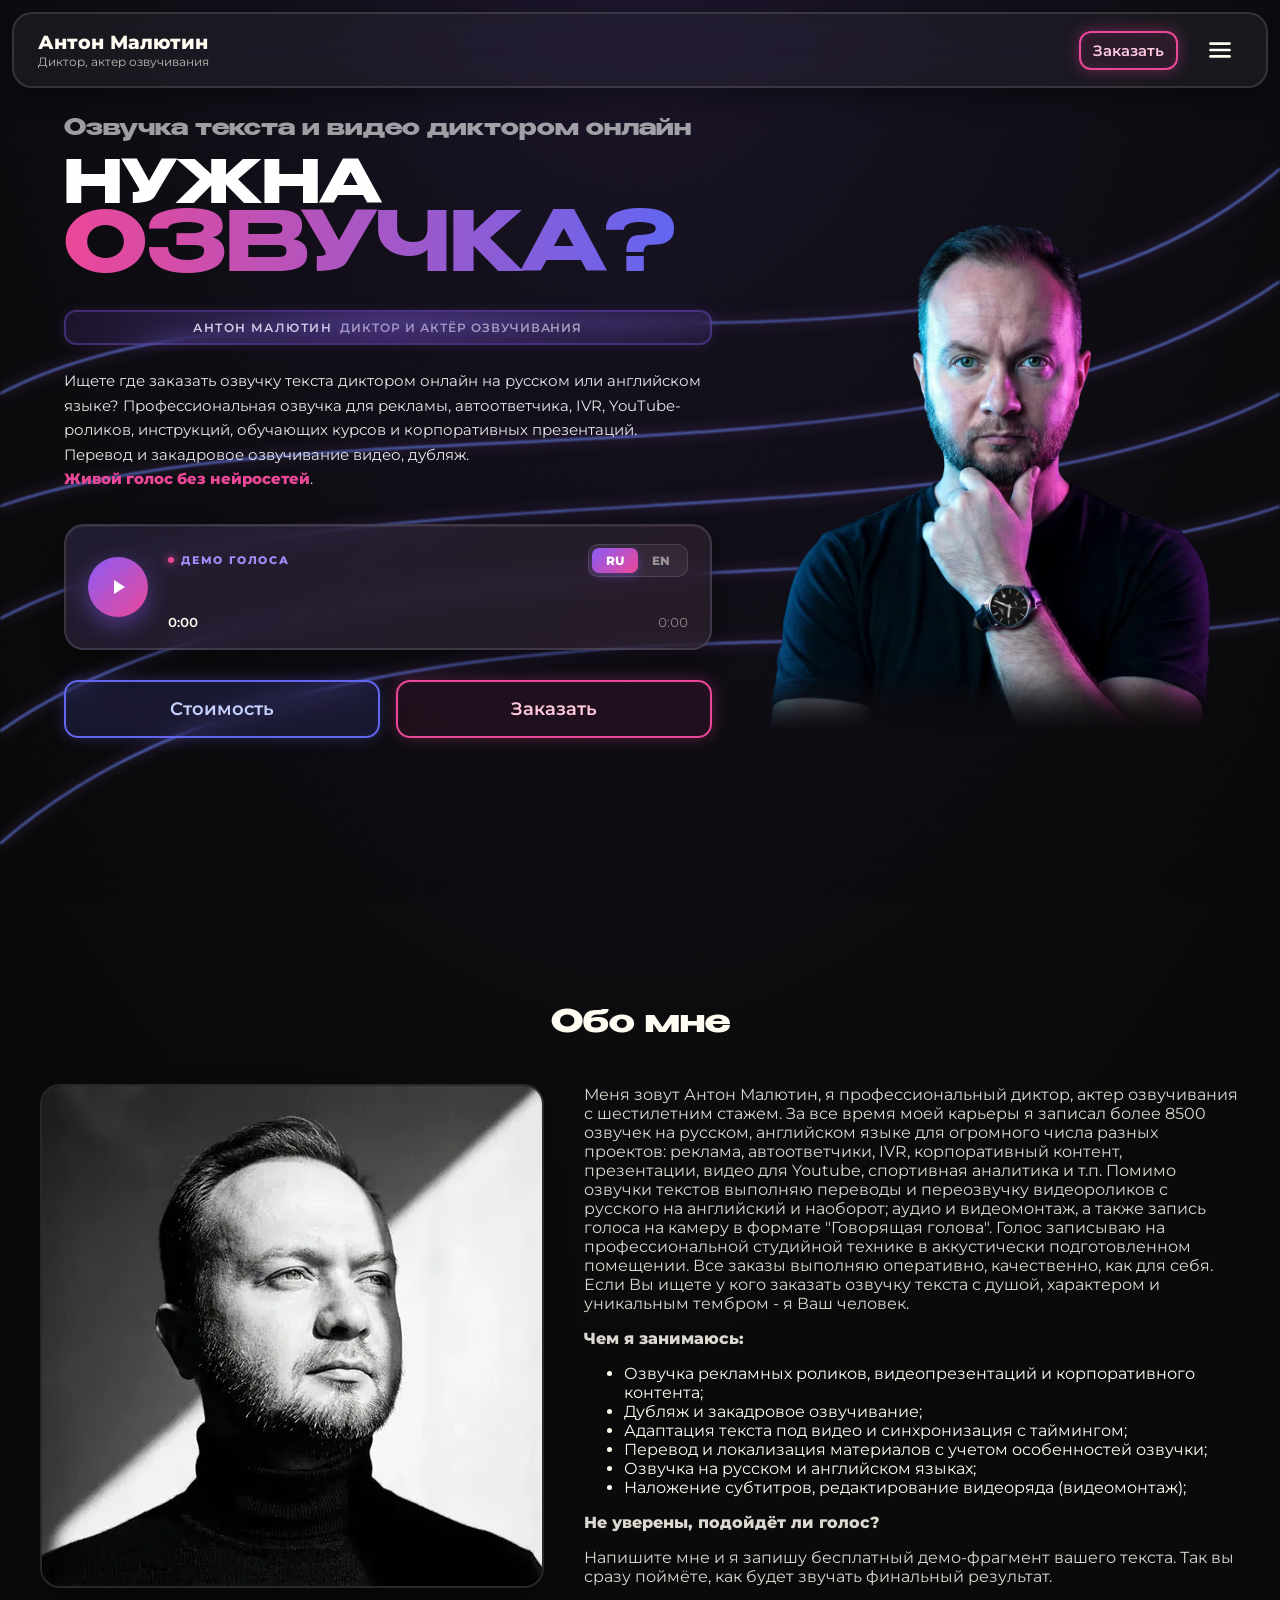
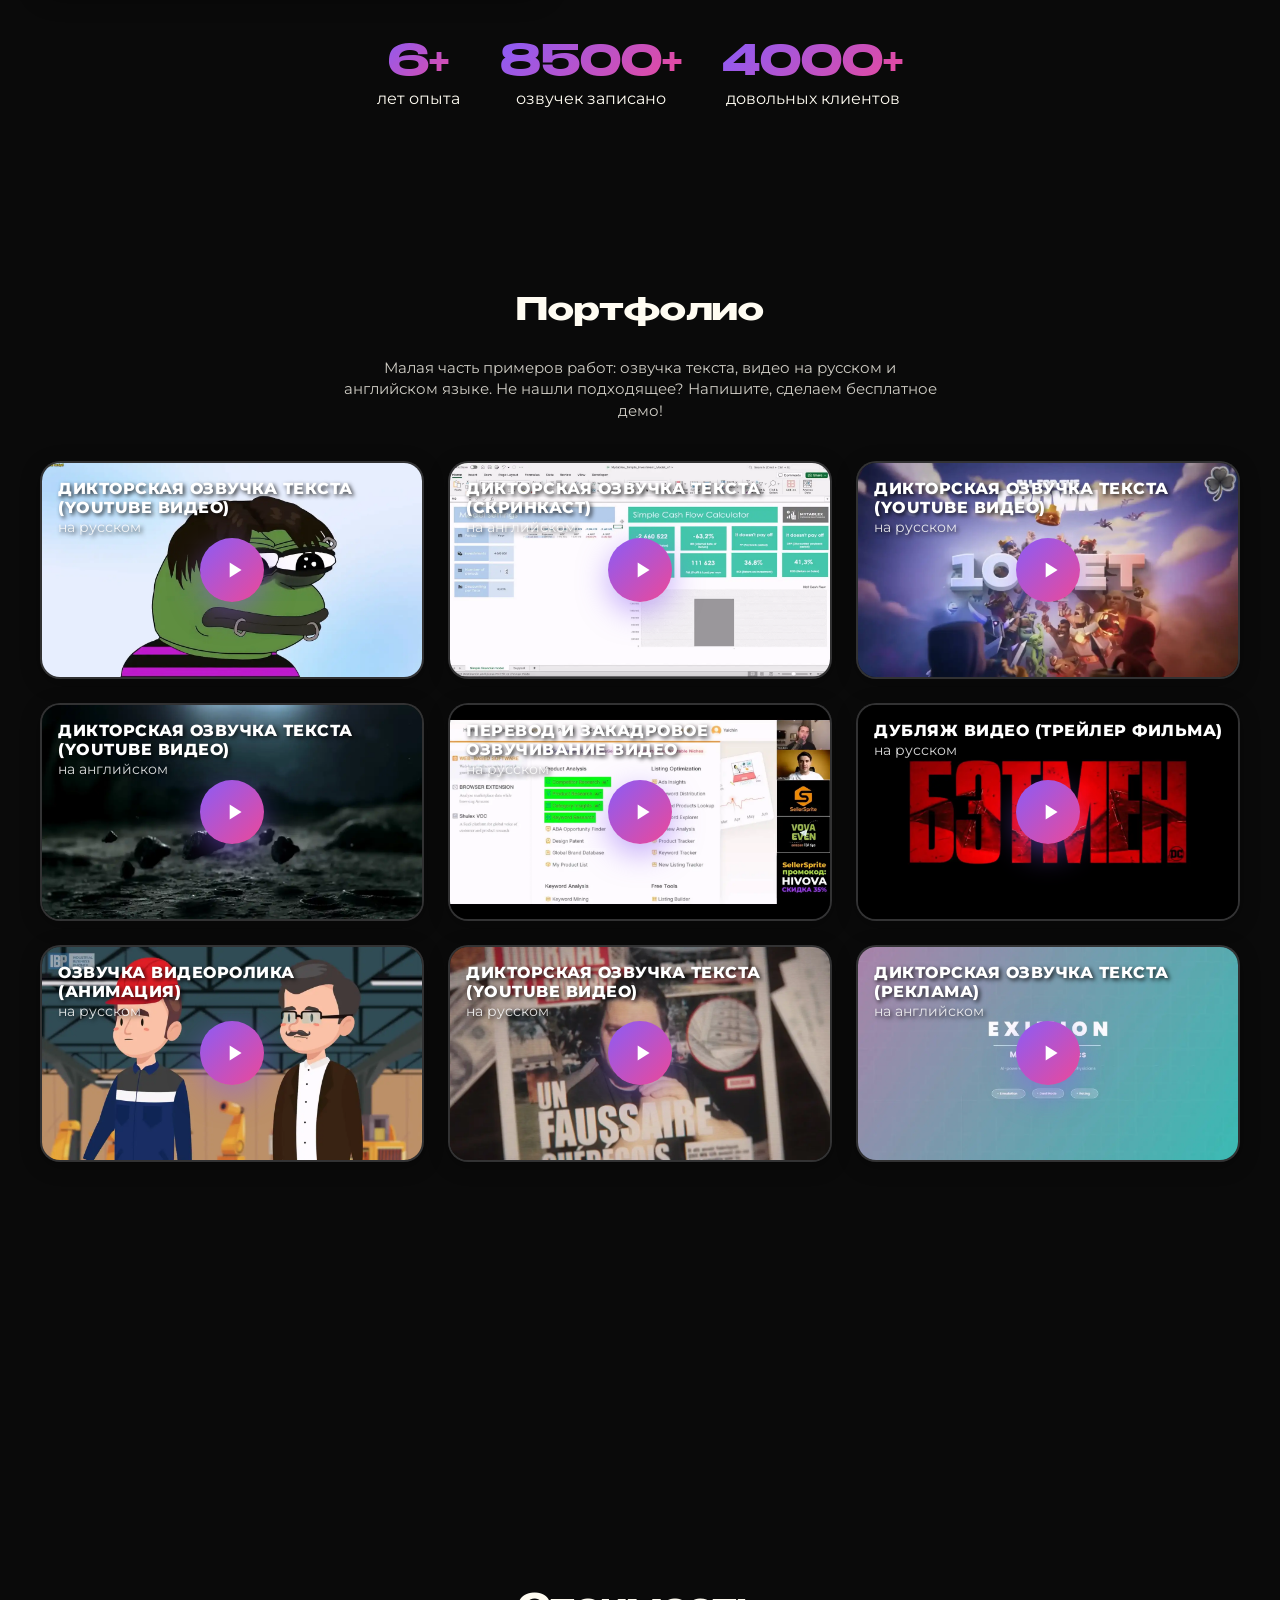
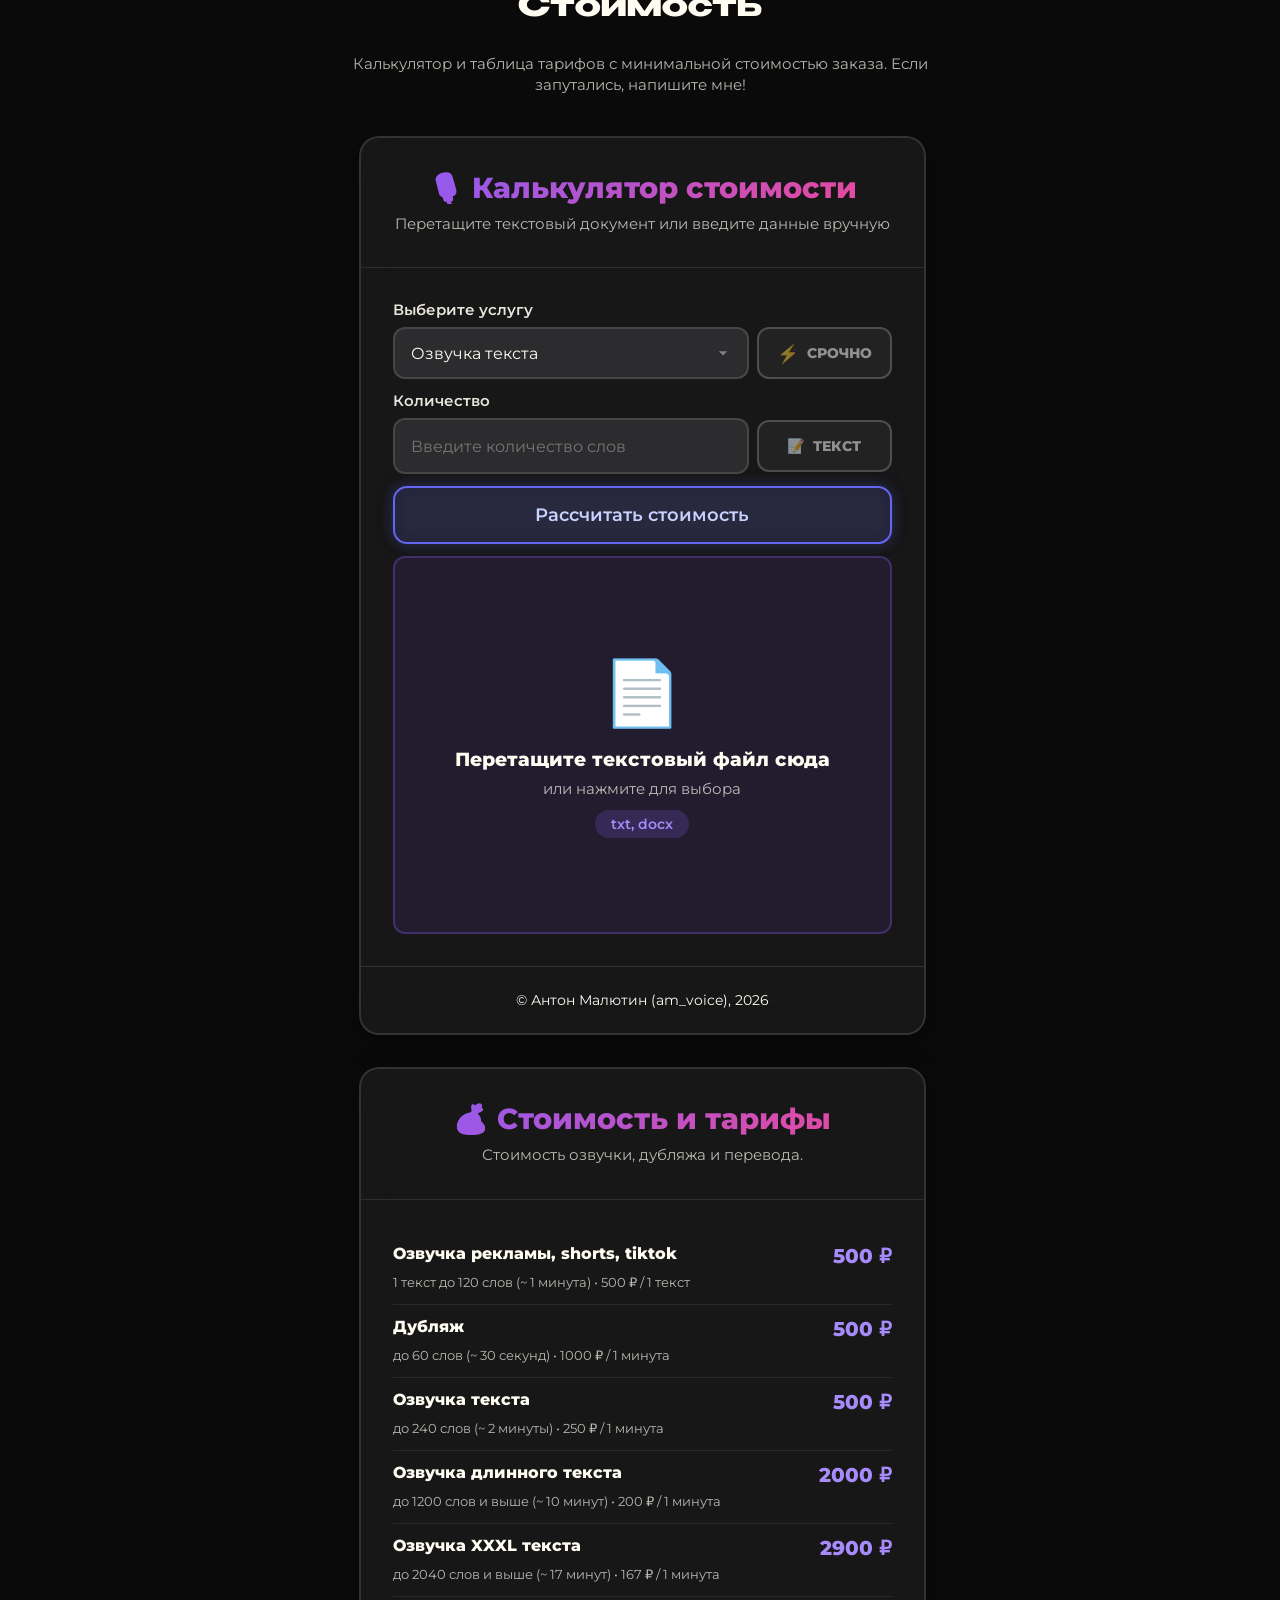
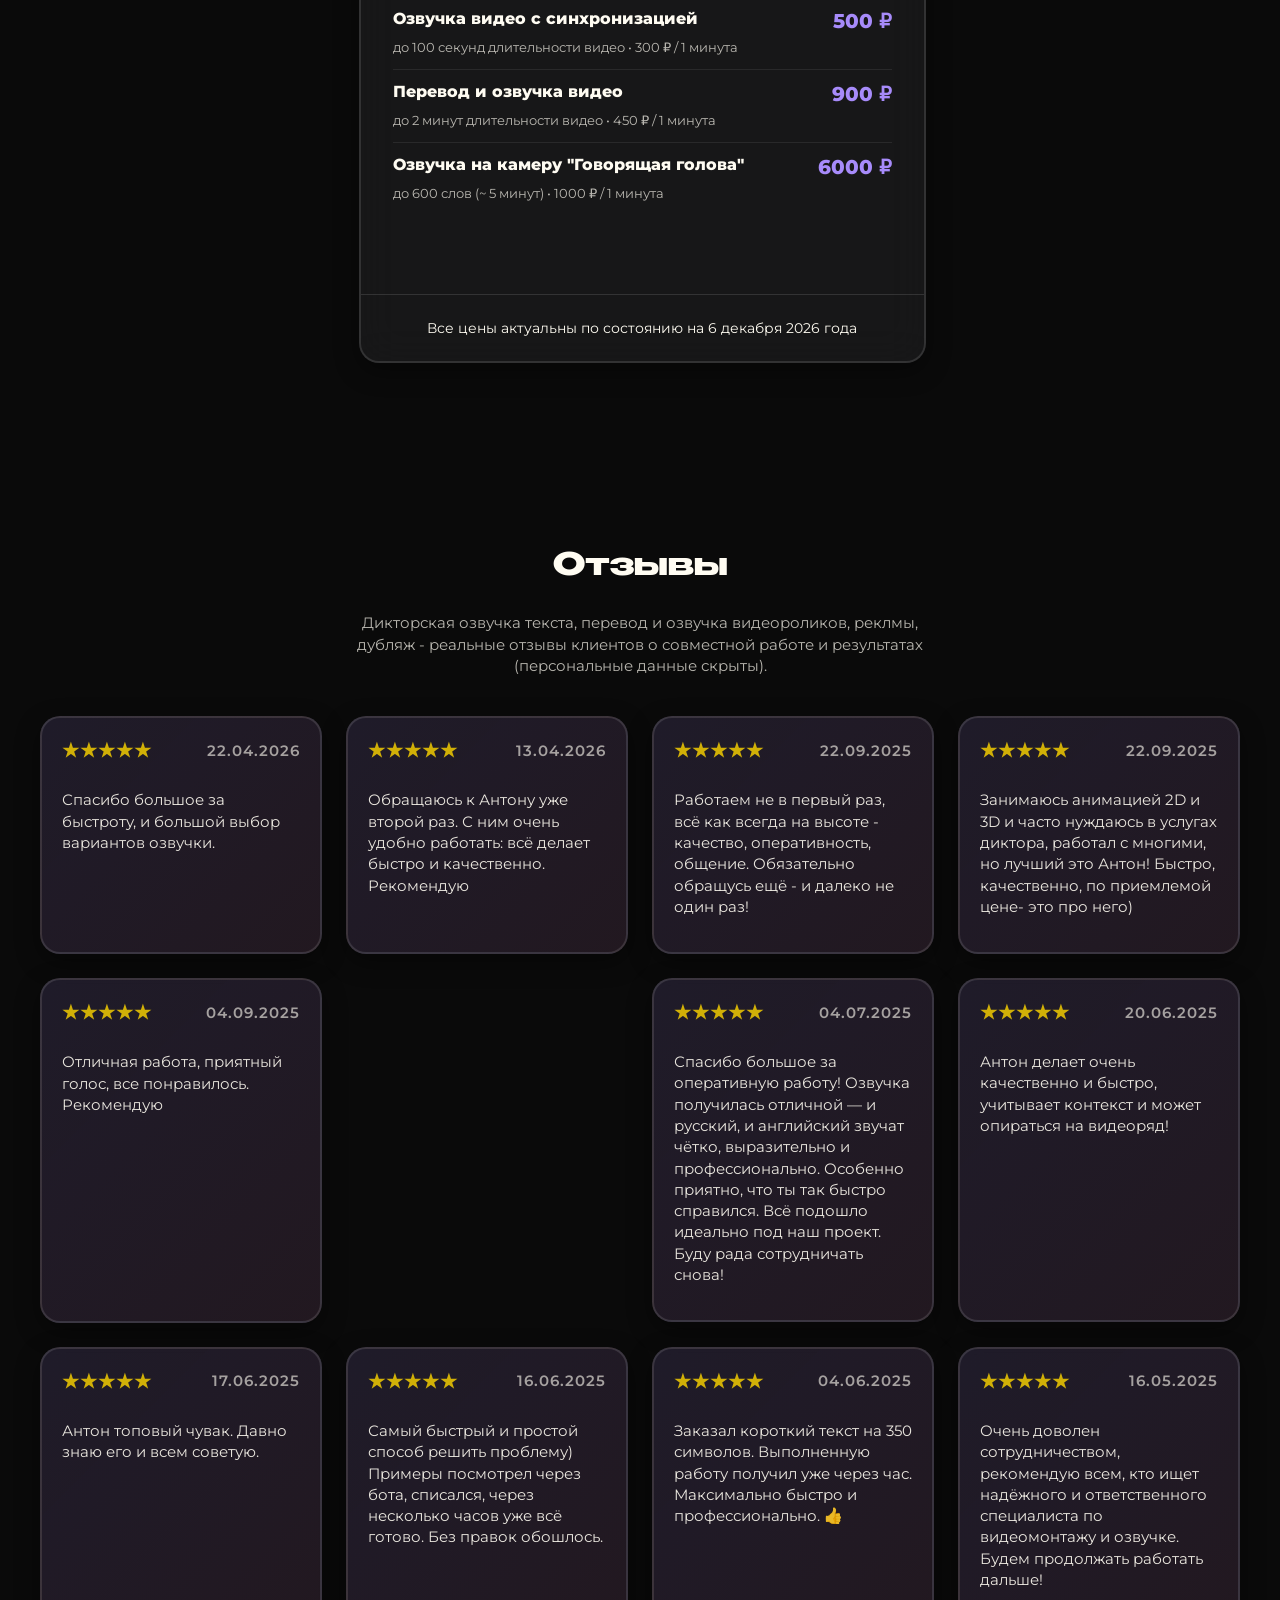
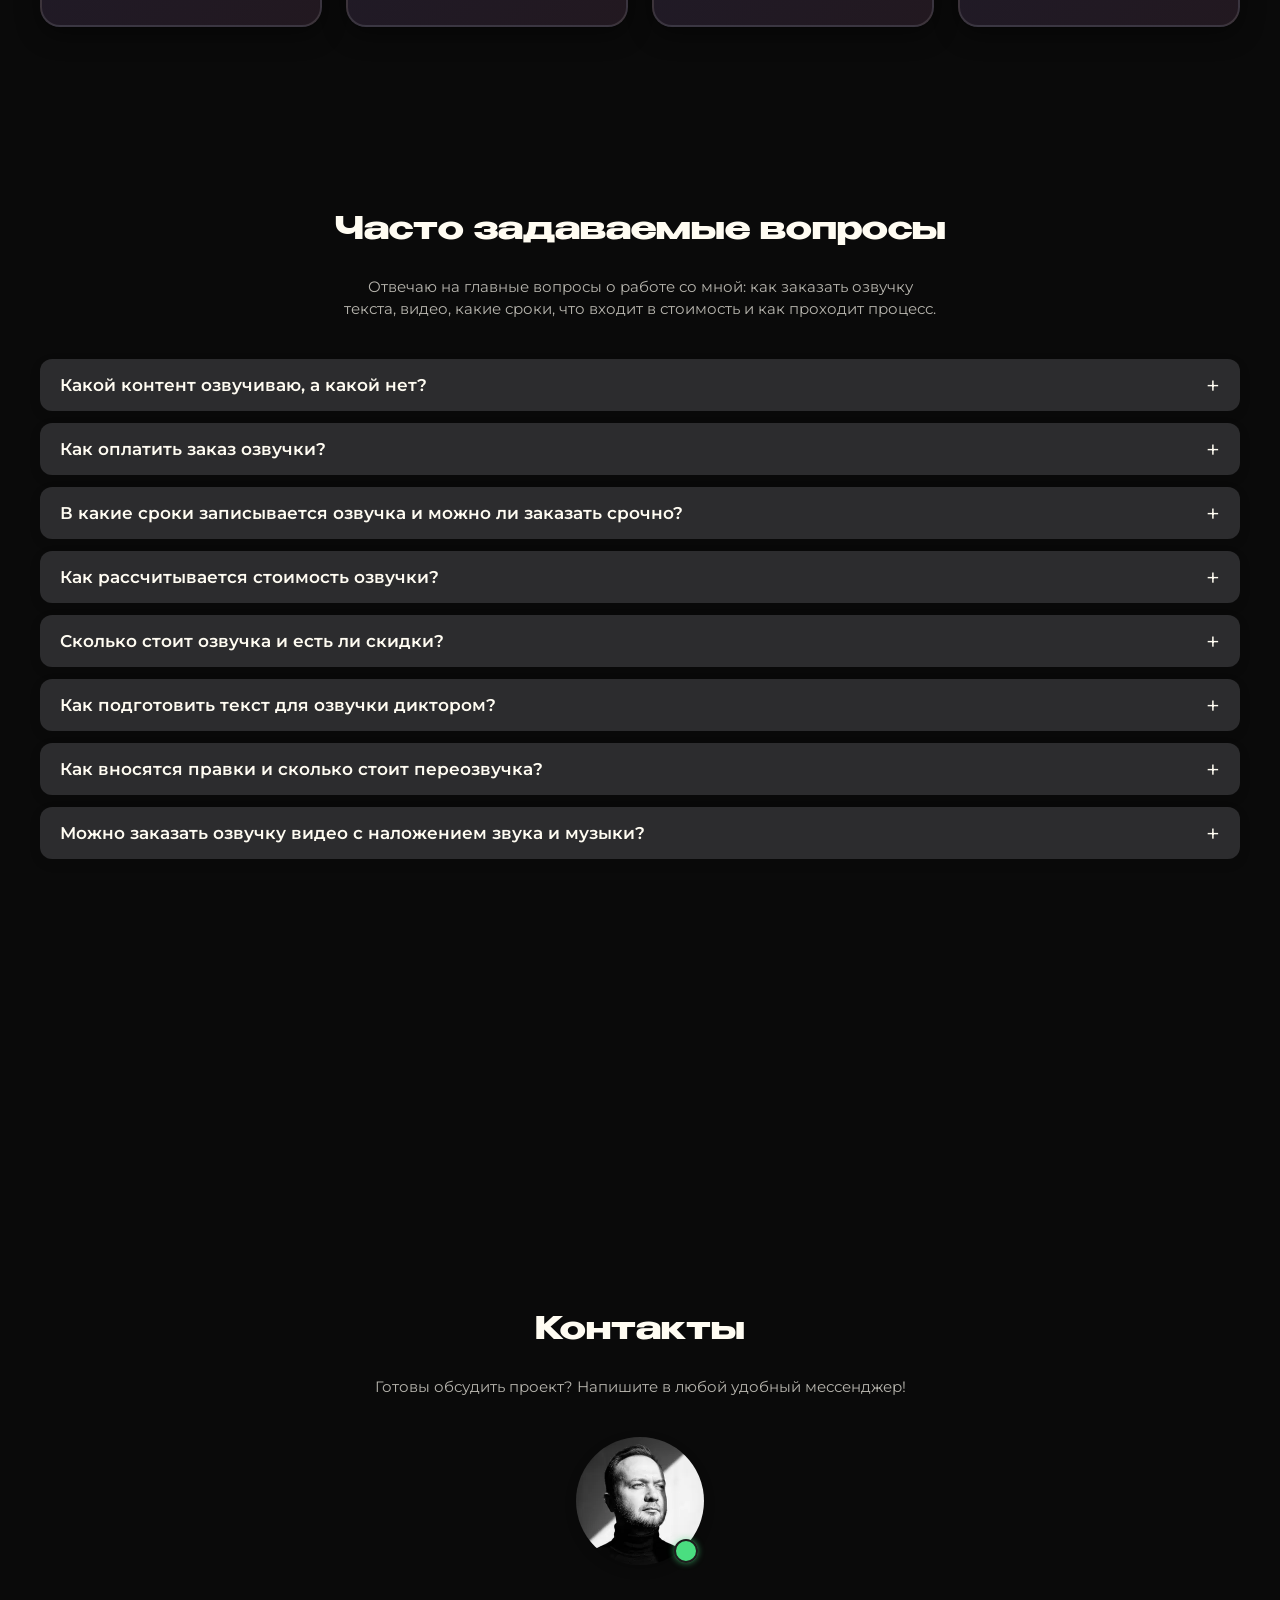
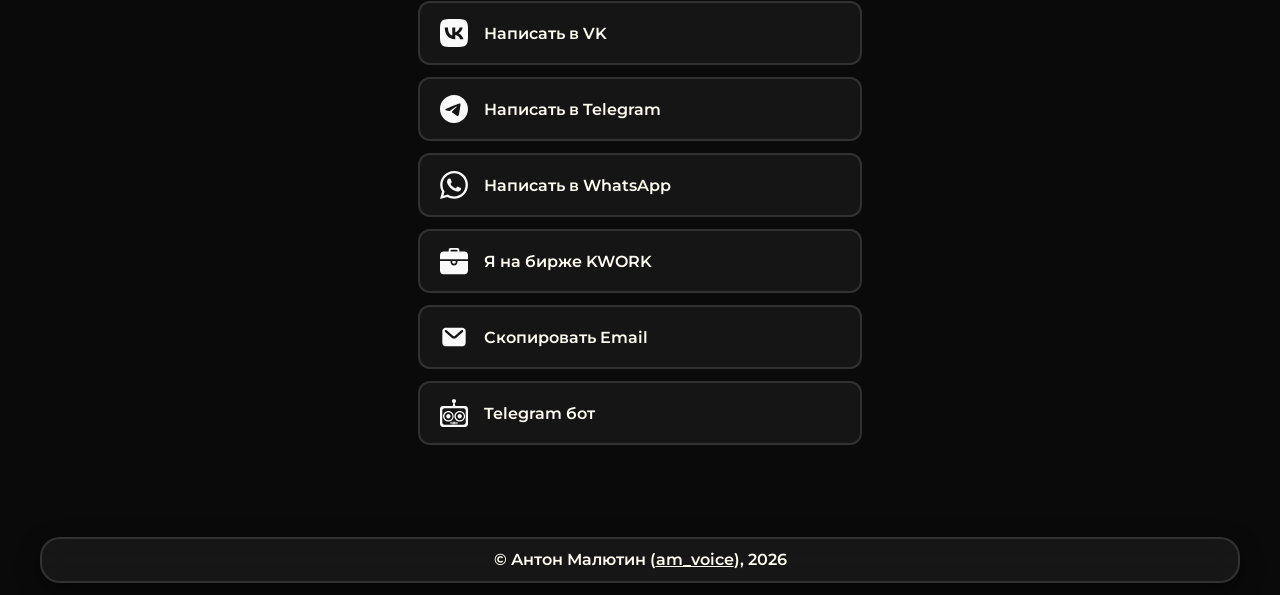
==== commit 03227c21: "Add files via upload" ====
--- a/index.html
+++ b/index.html
@@ -76,24 +76,31 @@
                 <p class="hero-posttitle"><span class="hero-posttitle__name">Антон Малютин </span><span class="hero-posttitle__role">Диктор и актёр озвучивания</span></p>
                 <p class="hero-description"> Ищете где заказать озвучку текста диктором онлайн на русском или английском языке? Профессиональная озвучка для рекламы, автоответчика, IVR, YouTube-роликов, инструкций, обучающих курсов и корпоративных презентаций. Перевод и закадровое
                     озвучивание видео, дубляж. <strong>Живой голос без нейросетей</strong>. </p>
-                <div class="audio-demos hero-row">
-                    <div class="audio-demo" data-lang="ru">
-                        <div class="audio-demo__label"><span class="audio-demo__flag">🔊</span><span class="audio-demo__title">Демо на русском</span></div>
-                        <div class="audio-demo__player"><button class="audio-demo__btn" type="button" aria-label="Воспроизвести"></button>
-                            <div class="audio-demo__progress">
-                                <div class="audio-demo__bar">
-                                    <div class="audio-demo__bar-fill"></div> <input type="range" class="audio-demo__range" min="0" max="100" value="0" step="0.1" aria-label="Перемотка"> </div><span class="audio-demo__time">0:00</span></div><audio class="audio-demo__audio" src="media/demo_ru.mp3"
-                                preload="none"></audio></div>
-                    </div>
-                    <div class="audio-demo" data-lang="en">
-                        <div class="audio-demo__label"><span class="audio-demo__flag">🔊</span><span class="audio-demo__title">Демо на английском</span></div>
-                        <div class="audio-demo__player"><button class="audio-demo__btn" type="button" aria-label="Воспроизвести"></button>
-                            <div class="audio-demo__progress">
-                                <div class="audio-demo__bar">
-                                    <div class="audio-demo__bar-fill"></div> <input type="range" class="audio-demo__range" min="0" max="100" value="0" step="0.1" aria-label="Перемотка"> </div><span class="audio-demo__time">0:00</span></div><audio class="audio-demo__audio" src="media/demo_en.mp3"
-                                preload="none"></audio></div>
-                    </div>
-                </div>
+                <div class="hero-player" id="heroDemo">
+                    <button class="hp-play" id="hpPlay" type="button" aria-label="Воспроизвести">
+                        <svg class="hp-ico-play" viewBox="0 0 24 24" fill="currentColor"><path d="M8 5v14l11-7z"/></svg>
+                        <svg class="hp-ico-pause" viewBox="0 0 24 24" fill="currentColor"><path d="M6 5h4v14H6zM14 5h4v14h-4z"/></svg>
+                    </button>
+                    <div class="hp-body">
+                        <div class="hp-top">
+                            <span class="hp-label"><span class="hp-dot"></span>Демо голоса</span>
+                            <div class="hp-lang" id="hpLang" data-lang="ru">
+                                <span class="hp-pill"></span>
+                                <button data-l="ru" class="on" type="button">RU</button>
+                                <button data-l="en" type="button">EN</button>
+                            </div>
+                        </div>
+                        <div class="hp-wave" id="hpWave"></div>
+                        <div class="hp-bottom">
+                            <span class="hp-cur" id="hpCur">0:00</span>
+                                <span class="hp-dur" id="hpDur">0:00</span>
+                        </div>
+                    </div>
+                    <audio id="hpAudio" preload="none"></audio>
+                </div>
+                    
+
+
                 <div class="hero-actions hero-row"><a href="#pricing" class="btn large equal calculate"><span class="btn-text-full">Рассчитать стоимость</span><span class="btn-text-short">Стоимость</span></a><a href="#" onclick="showContactModal(); return false;" class="btn large equal order"><span class="btn-text-full">Заказать озвучку</span><span class="btn-text-short">Заказать</span></a></div>
             </div>
             <div class="hero-media"> <img src="static/img/2026.webp" srcset="static/img/2026-sm.webp 440w, static/img/2026.webp 986w" sizes="(max-width: 900px) 220px, 600px" alt="Антон Малютин — диктор и актёр озвучивания" class="hero-media__img" width="986" height="1173" fetchpriority="high">                </div>
@@ -144,7 +151,10 @@
             <p class="section-subtext"> Малая часть примеров работ: озвучка текста, видео на русском и английском языке. Не нашли подходящее? Напишите, сделаем бесплатное демо! </p>
             <div class="portfolio-cards">
                 <div class="portfolio-card">
-                    <div class="portfolio-video" data-video-src="vid/1.webm" style="position: relative; padding-top: 56.25%; width: 100%; cursor: pointer; background: #1a1a1a;"> <img src="vid/1.webp" alt="Дикторская озвучка текста на русском (YouTube видео)" loading="lazy" style="position: absolute; top: 0; left: 0; width: 100%; height: 100%; object-fit: cover;"><button type="button" class="audio-demo__btn portfolio-video__btn" aria-label="Воспроизвести видео"></button></div>
+                    <div class="portfolio-video" data-video-src="vid/1.webm" style="position: relative; padding-top: 56.25%; width: 100%; cursor: pointer; background: #1a1a1a;"> <img src="vid/1.webp" alt="Дикторская озвучка текста на русском (YouTube видео)" loading="lazy" style="position: absolute; top: 0; left: 0; width: 100%; height: 100%; object-fit: cover;"><button type="button" class="portfolio-video__btn" aria-label="Воспроизвести видео">
+                    <svg viewBox="0 0 24 24" fill="currentColor"><path d="M8 5v14l11-7z"/></svg>
+                    </button>
+                    </div>
                     <div
                         class="video-label">
                         <h3>ДИКТОРСКАЯ ОЗВУЧКА ТЕКСТА (YOUTUBE ВИДЕО)</h3>
@@ -152,7 +162,7 @@
                 </div>
             </div>
             <div class="portfolio-card">
-                <div class="portfolio-video" data-video-src="vid/2.webm" style="position: relative; padding-top: 56.25%; width: 100%; cursor: pointer; background: #1a1a1a;"> <img src="vid/2.webp" alt="Дикторская озвучка текста на английском (скринкаст)" loading="lazy" style="position: absolute; top: 0; left: 0; width: 100%; height: 100%; object-fit: cover;"><button type="button" class="audio-demo__btn portfolio-video__btn" aria-label="Воспроизвести видео"></button></div>
+                <div class="portfolio-video" data-video-src="vid/2.webm" style="position: relative; padding-top: 56.25%; width: 100%; cursor: pointer; background: #1a1a1a;"> <img src="vid/2.webp" alt="Дикторская озвучка текста на английском (скринкаст)" loading="lazy" style="position: absolute; top: 0; left: 0; width: 100%; height: 100%; object-fit: cover;"><button type="button" class="portfolio-video__btn" aria-label="Воспроизвести видео"><svg viewBox="0 0 24 24" fill="currentColor"><path d="M8 5v14l11-7z"/></svg></button></div>
                 <div
                     class="video-label">
                     <h3>ДИКТОРСКАЯ ОЗВУЧКА ТЕКСТА (СКРИНКАСТ)</h3>
@@ -160,7 +170,7 @@
             </div>
         </div>
         <div class="portfolio-card">
-            <div class="portfolio-video" data-video-src="vid/3.webm" style="position: relative; padding-top: 56.25%; width: 100%; cursor: pointer; background: #1a1a1a;"> <img src="vid/3.webp" alt="Дикторская озвучка текста на русском (YouTube видео)" loading="lazy" style="position: absolute; top: 0; left: 0; width: 100%; height: 100%; object-fit: cover;"><button type="button" class="audio-demo__btn portfolio-video__btn" aria-label="Воспроизвести видео"></button></div>
+            <div class="portfolio-video" data-video-src="vid/3.webm" style="position: relative; padding-top: 56.25%; width: 100%; cursor: pointer; background: #1a1a1a;"> <img src="vid/3.webp" alt="Дикторская озвучка текста на русском (YouTube видео)" loading="lazy" style="position: absolute; top: 0; left: 0; width: 100%; height: 100%; object-fit: cover;"><button type="button" class="portfolio-video__btn" aria-label="Воспроизвести видео"><svg viewBox="0 0 24 24" fill="currentColor"><path d="M8 5v14l11-7z"/></svg></button></div>
             <div
                 class="video-label">
                 <h3>ДИКТОРСКАЯ ОЗВУЧКА ТЕКСТА (YOUTUBE ВИДЕО)</h3>
@@ -168,7 +178,7 @@
         </div>
         </div>
         <div class="portfolio-card">
-            <div class="portfolio-video" data-video-src="vid/4.webm" style="position: relative; padding-top: 56.25%; width: 100%; cursor: pointer; background: #1a1a1a;"> <img src="vid/4.webp" alt="Дикторская озвучка текста на английском (YouTube видео)" loading="lazy" style="position: absolute; top: 0; left: 0; width: 100%; height: 100%; object-fit: cover;"><button type="button" class="audio-demo__btn portfolio-video__btn" aria-label="Воспроизвести видео"></button></div>
+            <div class="portfolio-video" data-video-src="vid/4.webm" style="position: relative; padding-top: 56.25%; width: 100%; cursor: pointer; background: #1a1a1a;"> <img src="vid/4.webp" alt="Дикторская озвучка текста на английском (YouTube видео)" loading="lazy" style="position: absolute; top: 0; left: 0; width: 100%; height: 100%; object-fit: cover;"><button type="button" class="portfolio-video__btn" aria-label="Воспроизвести видео"><svg viewBox="0 0 24 24" fill="currentColor"><path d="M8 5v14l11-7z"/></svg></button></div>
             <div
                 class="video-label">
                 <h3>ДИКТОРСКАЯ ОЗВУЧКА ТЕКСТА (YOUTUBE ВИДЕО)</h3>
@@ -176,7 +186,7 @@
         </div>
         </div>
         <div class="portfolio-card">
-            <div class="portfolio-video" data-video-src="vid/5.webm" style="position: relative; padding-top: 56.25%; width: 100%; cursor: pointer; background: #1a1a1a;"> <img src="vid/5.webp" alt="Перевод и закадровое озвучивание видео на русском" loading="lazy" style="position: absolute; top: 0; left: 0; width: 100%; height: 100%; object-fit: cover;"><button type="button" class="audio-demo__btn portfolio-video__btn" aria-label="Воспроизвести видео"></button></div>
+            <div class="portfolio-video" data-video-src="vid/5.webm" style="position: relative; padding-top: 56.25%; width: 100%; cursor: pointer; background: #1a1a1a;"> <img src="vid/5.webp" alt="Перевод и закадровое озвучивание видео на русском" loading="lazy" style="position: absolute; top: 0; left: 0; width: 100%; height: 100%; object-fit: cover;"><button type="button" class="portfolio-video__btn" aria-label="Воспроизвести видео"><svg viewBox="0 0 24 24" fill="currentColor"><path d="M8 5v14l11-7z"/></svg></button></div>
             <div
                 class="video-label">
                 <h3>ПЕРЕВОД И ЗАКАДРОВОЕ ОЗВУЧИВАНИЕ ВИДЕО</h3>
@@ -184,7 +194,7 @@
         </div>
         </div>
         <div class="portfolio-card">
-            <div class="portfolio-video" data-video-src="vid/6.webm" style="position: relative; padding-top: 56.25%; width: 100%; cursor: pointer; background: #1a1a1a;"> <img src="vid/6.webp" alt="Дубляж видео на русском (трейлер фильма)" loading="lazy" style="position: absolute; top: 0; left: 0; width: 100%; height: 100%; object-fit: cover;"><button type="button" class="audio-demo__btn portfolio-video__btn" aria-label="Воспроизвести видео"></button></div>
+            <div class="portfolio-video" data-video-src="vid/6.webm" style="position: relative; padding-top: 56.25%; width: 100%; cursor: pointer; background: #1a1a1a;"> <img src="vid/6.webp" alt="Дубляж видео на русском (трейлер фильма)" loading="lazy" style="position: absolute; top: 0; left: 0; width: 100%; height: 100%; object-fit: cover;"><button type="button" class="portfolio-video__btn" aria-label="Воспроизвести видео"><svg viewBox="0 0 24 24" fill="currentColor"><path d="M8 5v14l11-7z"/></svg></button></div>
             <div
                 class="video-label">
                 <h3>ДУБЛЯЖ ВИДЕО (ТРЕЙЛЕР ФИЛЬМА)</h3>
@@ -192,7 +202,7 @@
         </div>
         </div>
         <div class="portfolio-card">
-            <div class="portfolio-video" data-video-src="vid/7.webm" style="position: relative; padding-top: 56.25%; width: 100%; cursor: pointer; background: #1a1a1a;"> <img src="vid/7.webp" alt="Озвучка видеоролика на русском (анимация)" loading="lazy" style="position: absolute; top: 0; left: 0; width: 100%; height: 100%; object-fit: cover;"><button type="button" class="audio-demo__btn portfolio-video__btn" aria-label="Воспроизвести видео"></button></div>
+            <div class="portfolio-video" data-video-src="vid/7.webm" style="position: relative; padding-top: 56.25%; width: 100%; cursor: pointer; background: #1a1a1a;"> <img src="vid/7.webp" alt="Озвучка видеоролика на русском (анимация)" loading="lazy" style="position: absolute; top: 0; left: 0; width: 100%; height: 100%; object-fit: cover;"><button type="button" class="portfolio-video__btn" aria-label="Воспроизвести видео"><svg viewBox="0 0 24 24" fill="currentColor"><path d="M8 5v14l11-7z"/></svg></button></div>
             <div
                 class="video-label">
                 <h3>ОЗВУЧКА ВИДЕОРОЛИКА (АНИМАЦИЯ)</h3>
@@ -200,7 +210,7 @@
         </div>
         </div>
         <div class="portfolio-card">
-            <div class="portfolio-video" data-video-src="vid/8.webm" style="position: relative; padding-top: 56.25%; width: 100%; cursor: pointer; background: #1a1a1a;"> <img src="vid/8.webp" alt="Дикторская озвучка текста на русском (YouTube видео)" loading="lazy" style="position: absolute; top: 0; left: 0; width: 100%; height: 100%; object-fit: cover;"><button type="button" class="audio-demo__btn portfolio-video__btn" aria-label="Воспроизвести видео"></button></div>
+            <div class="portfolio-video" data-video-src="vid/8.webm" style="position: relative; padding-top: 56.25%; width: 100%; cursor: pointer; background: #1a1a1a;"> <img src="vid/8.webp" alt="Дикторская озвучка текста на русском (YouTube видео)" loading="lazy" style="position: absolute; top: 0; left: 0; width: 100%; height: 100%; object-fit: cover;"><button type="button" class="portfolio-video__btn" aria-label="Воспроизвести видео"><svg viewBox="0 0 24 24" fill="currentColor"><path d="M8 5v14l11-7z"/></svg></button></div>
             <div
                 class="video-label">
                 <h3>ДИКТОРСКАЯ ОЗВУЧКА ТЕКСТА (YOUTUBE ВИДЕО)</h3>
@@ -208,7 +218,7 @@
         </div>
         </div>
         <div class="portfolio-card">
-            <div class="portfolio-video" data-video-src="vid/9.webm" style="position: relative; padding-top: 56.25%; width: 100%; cursor: pointer; background: #1a1a1a;"> <img src="vid/9.webp" alt="Дикторская озвучка текста на английском (реклама)" loading="lazy" style="position: absolute; top: 0; left: 0; width: 100%; height: 100%; object-fit: cover;"><button type="button" class="audio-demo__btn portfolio-video__btn" aria-label="Воспроизвести видео"></button></div>
+            <div class="portfolio-video" data-video-src="vid/9.webm" style="position: relative; padding-top: 56.25%; width: 100%; cursor: pointer; background: #1a1a1a;"> <img src="vid/9.webp" alt="Дикторская озвучка текста на английском (реклама)" loading="lazy" style="position: absolute; top: 0; left: 0; width: 100%; height: 100%; object-fit: cover;"><button type="button" class="portfolio-video__btn" aria-label="Воспроизвести видео"><svg viewBox="0 0 24 24" fill="currentColor"><path d="M8 5v14l11-7z"/></svg></button></div>
             <div
                 class="video-label">
                 <h3>ДИКТОРСКАЯ ОЗВУЧКА ТЕКСТА (РЕКЛАМА)</h3>
@@ -216,7 +226,7 @@
         </div>
         </div>
         <div class="portfolio-card">
-            <div class="portfolio-video" data-video-src="vid/10.webm" style="position: relative; padding-top: 56.25%; width: 100%; cursor: pointer; background: #1a1a1a;"> <img src="vid/10.webp" alt="Дубляж видео на русском (реклама)" loading="lazy" style="position: absolute; top: 0; left: 0; width: 100%; height: 100%; object-fit: cover;"><button type="button" class="audio-demo__btn portfolio-video__btn" aria-label="Воспроизвести видео"></button></div>
+            <div class="portfolio-video" data-video-src="vid/10.webm" style="position: relative; padding-top: 56.25%; width: 100%; cursor: pointer; background: #1a1a1a;"> <img src="vid/10.webp" alt="Дубляж видео на русском (реклама)" loading="lazy" style="position: absolute; top: 0; left: 0; width: 100%; height: 100%; object-fit: cover;"><button type="button" class="portfolio-video__btn" aria-label="Воспроизвести видео"><svg viewBox="0 0 24 24" fill="currentColor"><path d="M8 5v14l11-7z"/></svg></button></div>
             <div
                 class="video-label">
                 <h3>ДУБЛЯЖ ВИДЕО (РЕКЛАМА)</h3>
@@ -224,7 +234,7 @@
         </div>
         </div>
         <div class="portfolio-card">
-            <div class="portfolio-video" data-video-src="vid/11.webm" style="position: relative; padding-top: 56.25%; width: 100%; cursor: pointer; background: #1a1a1a;"> <img src="vid/11.webp" alt="Дикторская озвучка текста на русском (реклама)" loading="lazy" style="position: absolute; top: 0; left: 0; width: 100%; height: 100%; object-fit: cover;"><button type="button" class="audio-demo__btn portfolio-video__btn" aria-label="Воспроизвести видео"></button></div>
+            <div class="portfolio-video" data-video-src="vid/11.webm" style="position: relative; padding-top: 56.25%; width: 100%; cursor: pointer; background: #1a1a1a;"> <img src="vid/11.webp" alt="Дикторская озвучка текста на русском (реклама)" loading="lazy" style="position: absolute; top: 0; left: 0; width: 100%; height: 100%; object-fit: cover;"><button type="button" class="portfolio-video__btn" aria-label="Воспроизвести видео"><svg viewBox="0 0 24 24" fill="currentColor"><path d="M8 5v14l11-7z"/></svg></button></div>
             <div
                 class="video-label">
                 <h3>ДИКТОРСКАЯ ОЗВУЧКА ТЕКСТА (РЕКЛАМА)</h3>
@@ -232,7 +242,7 @@
         </div>
         </div>
         <div class="portfolio-card">
-            <div class="portfolio-video" data-video-src="vid/12.webm" style="position: relative; padding-top: 56.25%; width: 100%; cursor: pointer; background: #1a1a1a;"> <img src="vid/12.webp" alt="Перевод и закадровое озвучивание видео на русском" loading="lazy" style="position: absolute; top: 0; left: 0; width: 100%; height: 100%; object-fit: cover;"><button type="button" class="audio-demo__btn portfolio-video__btn" aria-label="Воспроизвести видео"></button></div>
+            <div class="portfolio-video" data-video-src="vid/12.webm" style="position: relative; padding-top: 56.25%; width: 100%; cursor: pointer; background: #1a1a1a;"> <img src="vid/12.webp" alt="Перевод и закадровое озвучивание видео на русском" loading="lazy" style="position: absolute; top: 0; left: 0; width: 100%; height: 100%; object-fit: cover;"><button type="button" class="portfolio-video__btn" aria-label="Воспроизвести видео"><svg viewBox="0 0 24 24" fill="currentColor"><path d="M8 5v14l11-7z"/></svg></button></div>
             <div
                 class="video-label">
                 <h3>ПЕРЕВОД И ЗАКАДРОВОЕ ОЗВУЧИВАНИЕ ВИДЕО</h3>
--- a/style.min.css
+++ b/style.min.css
@@ -1 +1 @@
-@keyframes gradientFlow{0%{background-position:0 center}to{background-position:200%center}}@keyframes badgeShimmer{0%{transform:translateX(-100%)}to{transform:translateX(200%)}}@keyframes waveGlow{0%{opacity:.3;filter:drop-shadow(0 0 6px #764ba2)}to{opacity:1;filter:drop-shadow(0 0 6px #764ba2)}}@keyframes waveMove1{0%{transform:translateY(0)}to{transform:translateY(-8px)}}@keyframes waveMove2{0%{transform:translateY(0)}to{transform:translateY(12px)}}@keyframes waveMove3{0%{transform:translateY(0)}to{transform:translateY(-10px)}}@keyframes waveMove4{0%{transform:translateY(0)}to{transform:translateY(6px)}}@keyframes waveMove5{0%{transform:translateY(0)}to{transform:translateY(-14px)}}@keyframes avatar-pulse{0%{transform:translate(-50%,-50%) scale(.8);opacity:1}to{transform:translate(-50%,-50%) scale(1.6);opacity:0}}@keyframes calc-fadeIn{0%{opacity:0;transform:translateY(30px)}to{opacity:1;transform:translateY(0)}}@keyframes calc-spin{to{transform:rotate(360deg)}}@keyframes calc-dropBounce{0%{transform:scale(.8);opacity:0}50%{transform:scale(1.05)}to{transform:scale(1);opacity:1}}@keyframes calc-floatIcon{0%{transform:translateY(0)}to{transform:translateY(-8px)}}@keyframes calc-pulse{0%,to{transform:scale(1)}50%{transform:scale(1.5)}}@keyframes calc-fadeSlideIn{0%{opacity:0;transform:translateY(20px)}to{opacity:1;transform:translateY(0)}}@keyframes calc-notificationSlideUp{0%{opacity:0;transform:translateX(-50%) translateY(30px) scale(.95)}to{opacity:1;transform:translateX(-50%) translateY(0) scale(1)}}@keyframes calc-notificationSlideDown{0%{opacity:1;transform:translateX(-50%) translateY(0) scale(1)}to{opacity:0;transform:translateX(-50%) translateY(30px) scale(.95)}}@keyframes calc-modalSlideUp{0%{opacity:0;transform:translateY(30px) scale(.95)}to{opacity:1;transform:translateY(0) scale(1)}}@keyframes calc-modalSlideDown{0%{opacity:1;transform:translateY(0) scale(1)}to{opacity:0;transform:translateY(30px) scale(.95)}}@keyframes calc-fadeOut{0%{opacity:1}to{opacity:0}}:root{--bg-color:#0a0a0a;--text-color:#FFFCF2;--input-bg:#2c2c2e;--button-bg:linear-gradient(135deg, #667eea 0%, #764ba2 100%);--gradient1:linear-gradient(135deg, #8b5cf6 0%, #ec4899 100%);--button-text:#FFFCF2;--accent-color:#8b5cf6;--accent-light:#a78bfa;--radius:12px;--radius-lg:20px;--gap-md:12px;--gap-xxl:24px;--blur:12px;--card-bg:rgba(44, 44, 46, 0.4);--card-border:rgba(255, 255, 255, 0.12);--card-shadow:0 8px 24px rgba(0, 0, 0, 0.4)}@font-face{font-family:"Benzin";src:url(static/fonts/Benzin-Bold.woff2)format("woff2");font-weight:400;font-display:swap}@font-face{font-family:"Montserrat";src:url(static/fonts/Montserrat-Regular.woff2)format("woff2");font-weight:400;font-display:swap}@font-face{font-family:"Montserrat";src:url(static/fonts/Montserrat-600.woff2)format("woff2");font-weight:600;font-display:swap}@font-face{font-family:"Montserrat";src:url(static/fonts/Montserrat-800.woff2)format("woff2");font-weight:800;font-display:swap}html{background:var(--bg-color)}.footer p,body,html{margin:0;padding:0}body,html{height:auto;overflow-x:hidden;font-family:"Montserrat",sans-serif;letter-spacing:0;color:var(--text-color);scroll-behavior:smooth;min-height:100%;position:relative}body{background-color:#0a0a0a;background-image:radial-gradient(ellipse 100% 30%at 50% -5%,rgba(139,92,246,.22)0,rgba(139,92,246,.08) 30%,rgba(139,92,246,.02) 55%,transparent 70%);z-index:0}body::after{content:"";position:fixed;inset:0;z-index:1;pointer-events:none;opacity:.005;background-image:url("data:image/svg+xml,%3Csvg xmlns='http://www.w3.org/2000/svg' width='300' height='300'%3E%3Cfilter id='n'%3E%3CfeTurbulence type='fractalNoise' baseFrequency='0.75' numOctaves='4' stitchTiles='stitch'/%3E%3C/filter%3E%3Crect width='300' height='300' filter='url(%23n)'/%3E%3C/svg%3E");background-size:100px 100px}h2{font-family:"Benzin",sans-serif}.hero-section,.hero-wrapper{display:flex;align-items:stretch}.hero-section{min-height:100vh;justify-content:center;padding:100px clamp(20px,5vw,140px)0;box-sizing:border-box;position:relative;overflow:hidden}.hero-wrapper{justify-content:space-between;gap:clamp(20px,4vw,60px);max-width:1800px;width:100%;height:100%}.hero-content,.hero-media{min-width:0;display:flex;justify-content:center}.hero-content{flex:2;max-width:720px;flex-direction:column}.hero-media{flex:1.4 1 0;align-items:flex-end}.hero-media__img{width:100%;height:auto;object-fit:contain;display:block}.hero-row{display:flex;flex-wrap:nowrap;gap:16px;width:100%}.hero-h1,.hero-title{font-family:"Benzin",sans-serif}.hero-h1{font-size:clamp(16px,1.7vw,24px);color:rgba(255,255,255,.6)}.hero-title{font-weight:800;line-height:1;margin:0 0 1rem}.hero-title__line1{display:block;font-size:clamp(56px,11vw,60px);color:#fff;margin-bottom:clamp(-8px,-3.5vw,-20px);width:fit-content;position:relative}.hero-title__line2{font-size:clamp(40px,6.4vw,94px);background:linear-gradient(90deg,#ec4899 0,#6366f1 50%,#ec4899 100%);background-size:200%auto;padding-top:10px;-webkit-background-clip:text;-webkit-text-fill-color:transparent;background-clip:text;position:relative;font-family:"Benzin",sans-serif;animation:gradientFlow 6s linear infinite}.hero-posttitle{display:inline-flex;justify-content:center;align-items:center;gap:8px;font-family:"Montserrat",sans-serif;font-size:clamp(12px,.95vw,14px);font-weight:600;letter-spacing:.12em;text-transform:uppercase;color:rgba(255,255,255,.85);margin:0 0 1.5rem;padding:8px 16px;background:rgba(139,92,246,.12);border:2px solid rgba(139,92,246,.35);border-radius:12px;backdrop-filter:blur(8px);-webkit-backdrop-filter:blur(8px);box-shadow:0 0 12px rgba(139,92,246,.15);position:relative;overflow:hidden;animation:sdFadeUp 1.1s cubic-bezier(.2,.7,.2,1) forwards}.hero-posttitle::before{animation-delay:2s;content:"";position:absolute;inset:0;background:linear-gradient(90deg,transparent,rgba(139,92,246,.25),transparent);animation:badgeShimmer 4s infinite 2s backwards}.hero-posttitle__role{font-weight:600;color:rgba(255,255,255,.6);letter-spacing:.08em}.hero-description{font-size:clamp(15px,1.2vw,17px);font-weight:400;line-height:1.6;margin:0 0 2rem;max-width:640px;color:rgba(255,255,255,.9)}.hero-description strong{color:#ec4899;font-weight:700;white-space:nowrap}.hero-stats{display:flex;gap:40px;margin-top:40px;flex-wrap:wrap;color:var(--text-color);justify-content:center}.stat{text-align:center;flex-shrink:0}.stat-number{font-family:"Benzin",sans-serif;font-size:2.6rem;background:var(--gradient1);-webkit-background-clip:text;-webkit-text-fill-color:transparent;background-clip:text}.stat-label{font-size:1rem;color:var(--text-color)}.hero-actions{display:flex;flex-wrap:wrap;gap:16px;margin-top:30px;justify-content:center}.btn.large{font-size:1.1rem;padding:16px 32px;font-weight:600;border-radius:14px}.btn.equal{flex:1;text-align:center;min-width:220px;max-width:300px}.btn.calculate,.btn.order{font-size:1.125rem;font-weight:600;padding:1rem 2rem;border-radius:14px;text-decoration:none;text-align:center;min-width:200px;transition:all .3s ease;position:relative;overflow:hidden;backdrop-filter:blur(12px);-webkit-backdrop-filter:blur(12px);cursor:pointer;font-family:"Montserrat",sans-serif;display:inline-block;background:0 0}.btn.calculate{background:rgba(99,102,241,.15);border:2px solid #6366f1;color:#c7d2fe;box-shadow:0 0 15px rgba(99,102,241,.3),inset 0 0 10px rgba(99,102,241,.05)}.btn.calculate:hover{background:rgba(99,102,241,.25);border-color:#818cf8;color:#fff;box-shadow:0 0 25px rgba(99,102,241,.5),0 0 40px rgba(99,102,241,.3),inset 0 0 15px rgba(99,102,241,.1);transform:translateY(-2px)}.btn.calculate:active{transform:translateY(0) scale(.98)}.btn.order{background:rgba(236,72,153,.08);border:2px solid #ec4899;color:#ffc9e0;box-shadow:0 0 15px rgba(236,72,153,.3),inset 0 0 10px rgba(236,72,153,.05)}.btn.order:hover{background:rgba(236,72,153,.15);border-color:#f472b6;color:#fff;box-shadow:0 0 25px rgba(236,72,153,.5),0 0 40px rgba(236,72,153,.3),inset 0 0 15px rgba(236,72,153,.1);transform:translateY(-2px)}.btn.order:active{transform:translateY(0) scale(.98)}.animated-bg,.navbar{top:0;width:100%;pointer-events:none}.animated-bg{position:absolute;left:0;height:100%;z-index:-1;overflow:hidden}.animated-bg svg{width:100%;height:100%;filter:blur(1px)}.wave path{stroke:#667eea;stroke-width:1.5;fill:none;filter:drop-shadow(0 0 6px #764ba2);animation:waveGlow 3s ease-in-out infinite alternate}.wave1 path{animation:waveMove1 6s ease-in-out infinite alternate,waveGlow 5s ease-in-out infinite alternate}.wave2 path{animation:waveMove2 8s ease-in-out infinite alternate,waveGlow 3s ease-in-out infinite alternate}.wave3 path{animation:waveMove3 7s ease-in-out infinite alternate,waveGlow 2s ease-in-out infinite alternate}.wave4 path{animation:waveMove4 9s ease-in-out infinite alternate,waveGlow 6s ease-in-out infinite alternate}.wave5 path{animation:waveMove5 10s ease-in-out infinite alternate,waveGlow 1s ease-in-out infinite alternate}.navbar{position:fixed;height:auto;z-index:100;background:0 0}.navbar-container{max-width:1900px;min-height:48px;margin:var(--gap-md) auto;padding:var(--gap-md) var(--gap-xxl);background-color:rgba(44,44,46,.4);backdrop-filter:blur(20px) saturate(180%);-webkit-backdrop-filter:blur(12px);border:2px solid var(--card-border);border-radius:20px;box-shadow:0 8px 24px rgba(0,0,0,.4);pointer-events:auto;display:grid;grid-template-columns:auto 1fr auto;align-items:center;gap:20px;transition:all .3s ease}.navbar-container:hover{border-color:#9333ea;box-shadow:0 6px 28px rgba(147,51,234,.4)}.logo{display:flex;flex-direction:column;text-decoration:none;font-weight:700;font-size:1.2rem;color:var(--text-color);white-space:nowrap;line-height:1.1;user-select:none;cursor:pointer}.logo-subtitle,.nav-links a{white-space:nowrap;overflow:hidden}.logo-subtitle{font-size:.75rem;font-weight:400;opacity:.7;line-height:1.1;margin-top:2px;text-overflow:ellipsis}.logo:active,.logo:hover,.logo:link,.logo:visited{color:var(--text-color);text-decoration:none;outline:0}.nav-links{display:flex;justify-content:center;gap:var(--gap-md);position:relative;flex-shrink:1}.mobile-menu a::before,.nav-lens,.nav-links a::before{position:absolute;background:rgba(255,255,255,.08);backdrop-filter:blur(12px);-webkit-backdrop-filter:blur(12px)}.nav-lens{top:50%;transform:translateY(-50%);left:0;width:0;height:36px;border-radius:12px;transition:all .3s ease;z-index:0;pointer-events:none;overflow:hidden}.nav-lens::before{content:"";position:absolute;inset:0;background:radial-gradient(circle at 30% 30%,rgba(255,255,255,.12),transparent 70%);opacity:.4;border-radius:inherit}.nav-links a{position:relative;display:inline-block;padding:8px 14px;color:var(--text-color);text-decoration:none;font-size:1rem;font-weight:550;transition:color .3s ease;z-index:1;flex-shrink:0;min-width:fit-content}.mobile-menu a::before,.nav-links a::before{content:"";inset:0;border-radius:inherit;opacity:0;transition:opacity .4s ease;z-index:-1}.mobile-menu a:active::before,.mobile-menu a:hover::before,.nav-links a:hover::before{opacity:1}.nav-links .highlight{font-weight:800;background:0 0}.nav-links .highlight::before{background:var(--button-bg);opacity:1;transition:opacity .4s ease,filter .3s ease}.nav-links .highlight:hover::before{filter:brightness(1.15)}.nav-hrono{display:inline-flex;align-items:center;gap:6px}.nav-hrono img{vertical-align:middle;position:relative;top:-1px}.burger,.mobile-menu a,.nav-links a{border-radius:12px;background:0 0}.burger{display:none;align-items:center;justify-content:center;width:44px;height:44px;cursor:pointer;transition:background .3s ease;z-index:1000;position:relative}.burger:hover{background:rgba(255,255,255,.08);backdrop-filter:blur(8px)}.burger svg{overflow:visible}.bar{stroke:var(--text-color);stroke-width:8;stroke-linecap:round;transition:transform .3s ease,opacity .3s ease;transform-origin:50% 50%}.bar1{transform:translateY(-20px)}.bar2,.mobile-menu.open{transform:translateY(0)}.bar3{transform:translateY(20px)}.burger.active .bar1{transform:rotate(45deg)}.burger.active .bar2{opacity:0}.burger.active .bar3{transform:rotate(-45deg)}.mobile-menu{position:fixed;top:calc(70px + 24px);right:20px;max-width:180px;width:100%;padding:20px;border-radius:20px;margin:6px -6px;background-color:rgba(44,44,46,.4);backdrop-filter:blur(12px);-webkit-backdrop-filter:blur(12px);border:1px solid rgba(255,255,255,.12);box-shadow:0 8px 24px rgba(0,0,0,.4);z-index:20;display:flex;flex-direction:column;opacity:0;pointer-events:none;transform:translateY(-10px);transition:opacity .3s ease,transform .3s ease;overflow:hidden}.mobile-menu.open{opacity:1;pointer-events:auto}.mobile-menu a{margin:8px 0;text-decoration:none;color:var(--text-color);padding:10px 16px;transition:color .3s ease;z-index:1}.btn,.btn:hover{background:var(--button-bg)}.btn,.mobile-menu a{position:relative;overflow:hidden}.btn{display:inline-block;padding:var(--gap-md) var(--gap-xxl);border-radius:var(--radius);font-size:1rem;font-weight:600;text-align:center;color:var(--button-text);transition:transform .25s ease,background .25s ease,box-shadow .25s ease;transform:translateY(0)}.btn::before{content:"";position:absolute;top:0;left:-100%;width:100%;height:100%;background:linear-gradient(90deg,transparent,rgba(139,92,246,.35),rgba(236,72,153,.25),transparent);transition:left .6s ease;z-index:1}.btn.calculate::before{background:linear-gradient(90deg,transparent,rgba(99,102,241,.45),transparent)}.btn-ordr::before,.btn.order::before{background:linear-gradient(90deg,transparent,rgba(236,72,153,.45),transparent)}.btn-telegram::before{background:linear-gradient(90deg,transparent,rgba(0,136,204,.45),transparent)}.btn-whatsapp::before{background:linear-gradient(90deg,transparent,rgba(37,211,102,.45),transparent)}.btn-vk::before{background:linear-gradient(90deg,transparent,rgba(0,119,255,.45),transparent)}.btn-kwork::before{background:linear-gradient(90deg,transparent,rgba(255,168,0,.45),transparent)}.btn-email::before{background:linear-gradient(90deg,transparent,rgba(234,67,53,.45),transparent)}.btn-bot::before{background:linear-gradient(90deg,transparent,rgba(139,92,246,.45),transparent)}.btn:hover::before{left:100%}.btn:hover{filter:brightness(1.1);transform:translateY(-2px) scale(1.02);box-shadow:0 6px 20px rgba(0,0,0,.2)}.btn:active{transform:scale(.98)}.btn,.btn:active,.btn:hover,.btn:link,.btn:visited,.contact-card a{text-decoration:none}.btn-ordr{white-space:nowrap;font-size:.95rem;padding:8px 14px;margin-left:auto;display:block;background:rgba(236,72,153,.08);border:2px solid #ec4899;box-shadow:0 0 15px rgba(236,72,153,.4),inset 0 0 10px rgba(236,72,153,.1);transition:all .3s ease;color:#ffc9e0}.btn-ordr:hover{background:rgba(236,72,153,.15);box-shadow:0 0 25px rgba(236,72,153,.6),0 0 40px rgba(236,72,153,.3),inset 0 0 15px rgba(236,72,153,.2);border-color:#f472b6;color:#fff;transform:translateY(-1px)}.btn-ordr:active{transform:translateY(0) scale(.98)}.btn-text-full{display:inline}.btn-text-short{display:none}.footer{display:flex;align-items:center;justify-content:center;box-sizing:border-box;height:46px;margin:12px auto;max-width:1200px;background-color:rgba(44,44,46,.4);backdrop-filter:blur(12px);-webkit-backdrop-filter:blur(12px);border:2px solid rgba(255,255,255,.12);box-shadow:0 8px 24px rgba(0,0,0,.4);border-radius:20px;font-family:"Montserrat",sans-serif;font-weight:600;line-height:1;color:var(--text-color);text-align:center;z-index:2}.footer p{font-size:16px;font-family:inherit;font-weight:inherit;color:inherit}.about{padding:80px 20px}.about-wrapper{max-width:1200px;margin:0 auto;padding:0 20px;text-align:center;position:relative;z-index:1;flex-basis:100%}.about h2,.contacts h2,.faq h2,.portfolio h2,.pricing h2,.reviews h2{font-size:2rem}.about-photo img{border-radius:var(--radius-lg);box-shadow:var(--card-shadow);border:2px solid var(--card-border);max-width:500px;width:100%;object-fit:cover;display:block}.about-text{flex:1;min-width:260px}.about-text p{font-size:1rem;opacity:.85;margin-bottom:16px}.about-content{display:flex;align-items:center;justify-content:space-between;gap:40px;flex-wrap:wrap;text-align:left}.about-photo,.about-text{opacity:0;transition:opacity .6s ease,transform .6s ease}.about-photo{transform:translateX(-60px)}.about-text{transform:translateX(60px)}.about-photo.visible,.about-text.visible{opacity:1;transform:translateX(0)}.about-text.visible{transition-delay:.5s}.portfolio{padding:80px 20px}.portfolio-wrapper{max-width:1200px;margin:0 auto;text-align:center;position:relative;z-index:1}.portfolio-wrapper .section-subtext{opacity:.8;margin-bottom:32px}.portfolio-cards{display:grid;grid-template-columns:repeat(3,1fr);gap:24px;margin-top:40px}.portfolio-card{background:var(--card-bg);backdrop-filter:blur(var(--blur));border:2px solid var(--card-border);box-shadow:0 4px 20px rgba(0,0,0,.3);border-radius:var(--radius-lg);position:relative;padding:0;display:flex;flex-direction:column;overflow:hidden;transition:opacity .7s ease-out,transform .4s ease,filter .7s ease-out,border-color .6s ease,box-shadow .6s ease;z-index:1;opacity:0;transform:translateY(30px) scale(.95);filter:blur(4px)}.portfolio-card.visible{opacity:1;transform:translateY(0) scale(1);filter:blur(0)}@media (max-width:768px){.portfolio-card{opacity:.7;transform:translateY(0) scale(.95)}}.portfolio-card iframe{width:100%;height:100%;display:block;border:0;flex-shrink:0;min-height:0}.portfolio-card:hover{border-color:#9333ea;box-shadow:0 0 48px rgba(147,51,234,.9);z-index:10}.video-label{position:absolute;top:16px;left:16px;z-index:2;pointer-events:none;opacity:1;transition:opacity .3s ease;text-align:left}.video-label h3,.video-label p{text-shadow:2px 2px 4px rgba(0,0,0,.8)}.video-label h3{font-size:1rem;font-weight:800;color:#fff;margin:0 0 2px;letter-spacing:.5px;text-transform:uppercase}.video-label p{font-size:.85rem;color:rgba(255,255,255,.85);margin:0;font-weight:400}.pricing{padding:80px 20px}.pricing-wrapper{min-height:50vh;max-width:1200px;margin:0 auto;text-align:center;position:relative;z-index:1}.section-subtext{text-align:center;font-size:.95rem;max-width:600px;margin:8px auto 40px;opacity:.7;line-height:1.4}.reviews{padding:80px 20px}.reviews-wrapper{max-width:1200px;margin:0 auto;text-align:center;position:relative;z-index:1}.reviews-grid{display:grid;grid-template-columns:repeat(auto-fit,minmax(260px,1fr));gap:24px;max-width:1200px;align-items:stretch}.review-card{background:linear-gradient(135deg,rgba(139,92,246,.08),rgba(236,72,153,.06)),rgba(30,30,35,.6);backdrop-filter:blur(var(--blur));-webkit-backdrop-filter:blur(12px);border:2px solid var(--card-border);box-shadow:var(--card-shadow);border-radius:var(--radius-lg);padding:20px;text-align:left;display:flex;flex-direction:column;transition:opacity .5s ease-out,transform .5s ease-out,filter .5s ease-out,border-color .3s ease-out,box-shadow .3s ease-out;opacity:0;transform:translateY(30px) scale(.95);filter:blur(4px)}.review-card.visible{opacity:1;transform:translateY(0) scale(1);filter:blur(0)}@media (max-width:768px){.review-card{opacity:.7;transform:translateY(0) scale(.95)}}.review-card:hover{transform:translateY(0) scale(1.05);border-color:#9333ea;box-shadow:0 6px 28px rgba(147,51,234,.4)}.review-meta{display:flex;align-items:center;justify-content:space-between;margin-bottom:12px;font-size:.9rem;font-weight:600;color:var(--text-color);opacity:.8}.date,.stars{letter-spacing:1px}.stars{color:gold;font-size:1.2rem}.date{font-size:.95rem;opacity:.75}.review-card p{font-size:.95rem;line-height:1.4;opacity:.9}.faq{padding:80px 20px}.faq-wrapper{max-width:1200px;margin:0 auto;text-align:center;position:relative;z-index:1;flex-basis:100%}.faq-content{align-items:center;justify-content:space-between;flex-wrap:wrap;text-align:left}.faq-item{border-radius:var(--radius);background:var(--input-bg);margin-bottom:12px;overflow:hidden;box-shadow:0 4px 12px rgba(0,0,0,.1);opacity:0;transform:translateY(20px);transition:opacity .6s ease,transform .6s ease,box-shadow .3s ease}.faq-item.visible{opacity:1;transform:translateY(0)}.faq-question{background:0 0;color:var(--text-color);font-size:1.05rem;font-weight:600;width:100%;padding:16px 20px;text-align:left;border:0;cursor:pointer;outline:0;transition:background .3s ease;position:relative;overflow:hidden;font-family:"Montserrat",sans-serif}.faq-question::after{content:"+";position:absolute;right:20px;top:50%;transform:translateY(-50%);font-size:1.5rem;font-weight:300;transition:transform .3s ease}.faq-item.active .faq-question::after{transform:translateY(-50%) rotate(45deg)}.faq-question:hover{background:rgba(255,255,255,.05)}.faq-answer{max-height:0;overflow:hidden;transition:max-height .4s ease,opacity .4s ease;opacity:0;padding:0 20px}.contact-card p,.faq-answer p{font-size:.95rem;line-height:1.5}.faq-answer p{margin:12px 0 16px;opacity:.85}.faq-item.active .faq-answer{max-height:700px;opacity:1}.contacts{padding:80px 20px}.contacts-wrapper{max-width:1200px;margin:0 auto;text-align:center;opacity:0;transform:translateY(40px);transition:opacity .8s ease,transform .8s ease}.contacts-wrapper.visible{opacity:1;transform:translateY(0)}.contacts .section-subtext{font-size:.95rem;max-width:600px;margin:8px auto 40px;opacity:.7;line-height:1.4}.contact-card,.contacts-content{display:flex;flex-direction:column;align-items:center}.contact-card{text-align:center;margin-bottom:32px;gap:20px}.avatar-wrapper img,.contact-card img{width:96px;height:96px;border-radius:50%;object-fit:cover;box-shadow:0 4px 12px rgba(0,0,0,.2)}.contact-card p{opacity:.75;max-width:500px}.contact-card a{color:var(--accent-color)}.contact-card a:hover{text-decoration:underline}.contacts-content{gap:12px;max-width:600px;margin:0 auto}.contacts-content .btn{width:100%;max-width:400px;padding:16px 20px;background:rgba(44,44,46,.35);border:2px solid rgba(255,255,255,.12);border-radius:12px;display:flex;align-items:center;justify-content:flex-start;gap:16px;transition:all .3s ease;text-decoration:none;color:#fffcf2;font-weight:600;font-size:1rem;text-align:left}.btn-vk:hover,.contacts-content .btn:hover{transform:translateY(-2px);box-shadow:0 8px 24px rgba(0,0,0,.3)}.contacts-content .btn:active{transform:translateY(0) scale(.98)}.avatar-wrapper{position:relative;display:inline-block}.avatar-wrapper img{width:128px;height:128px}.btn-icon,.online-indicator{display:flex;align-items:center;justify-content:center}.online-indicator{position:absolute;bottom:6px;right:6px;width:20px;height:20px;background-color:#4ade80;border:2px solid #1e1e1e;border-radius:50%;box-shadow:0 0 6px rgba(74,222,128,.6)}.online-indicator::after{content:"";position:absolute;width:24px;height:24px;border-radius:50%;background-color:rgba(74,222,128,.4);animation:avatar-pulse 1.5s ease-out infinite;top:50%;left:50%;transform:translate(-50%,-50%);z-index:-1}.btn-icon{font-size:1.5rem;width:28px;height:28px;flex-shrink:0;object-fit:contain;color:#fafafa}.btn-vk{border-color:#07f;background:rgba(0,119,255,.08)}.btn-vk:hover{background:rgba(0,119,255,.15);border-color:#07f;box-shadow:0 0 25px rgba(0,119,255,.6),0 0 40px rgba(0,119,255,.3),inset 0 0 15px rgba(0,119,255,.1)}.btn-telegram{border-color:#08c;background:rgba(0,136,204,.08)}.btn-telegram:hover{background:rgba(0,136,204,.15);border-color:#08c;box-shadow:0 0 20px rgba(0,136,204,.4),0 0 35px rgba(0,136,204,.2);transform:translateY(-2px)}.btn-whatsapp{border-color:#25d366;background:rgba(37,211,102,.08)}.btn-whatsapp:hover{background:rgba(37,211,102,.15);border-color:#25d366;box-shadow:0 0 20px rgba(37,211,102,.4),0 0 35px rgba(37,211,102,.2);transform:translateY(-2px)}.btn-kwork{border-color:#ffa800;background:rgba(255,168,0,.08)}.btn-kwork:hover{background:rgba(255,168,0,.15);border-color:#ffa800;box-shadow:0 0 20px rgba(255,168,0,.4),0 0 35px rgba(255,168,0,.2);transform:translateY(-2px)}.btn-email{border-color:#ea4335;background:rgba(234,67,53,.08)}.btn-email:hover{background:rgba(234,67,53,.15);border-color:#ea4335;box-shadow:0 0 20px rgba(234,67,53,.4),0 0 35px rgba(234,67,53,.2);transform:translateY(-2px)}.btn-bot{border-color:#8b5cf6;background:rgba(139,92,246,.08)}.btn-bot:hover{background:rgba(139,92,246,.15);border-color:#8b5cf6;box-shadow:0 0 20px rgba(139,92,246,.4),0 0 35px rgba(139,92,246,.2);transform:translateY(-2px)}.audio-demos{display:flex;flex-wrap:nowrap;gap:16px;max-width:742px}.audio-demo{flex:1 1 0;min-width:0;display:flex;flex-direction:column;gap:10px;padding:16px;position:relative;background:linear-gradient(135deg,rgba(139,92,246,.08),rgba(236,72,153,.06)),rgba(30,30,35,.6);backdrop-filter:blur(var(--blur));-webkit-backdrop-filter:blur(var(--blur));border:2px solid var(--card-border);border-radius:14px;box-shadow:0 4px 20px rgba(0,0,0,.3),inset 0 1px 0 rgba(255,255,255,.05);transition:border-color .3s ease,box-shadow .3s ease,transform .3s ease;overflow:hidden}.audio-demo:hover{border-color:#9333ea;box-shadow:0 6px 28px rgba(147,51,234,.4),inset 0 1px 0 rgba(255,255,255,.08);transform:translateY(-2px)}.audio-demo.is-playing{border-color:#9333ea;box-shadow:0 0 0 1px rgba(147,51,234,.3),0 6px 28px rgba(147,51,234,.35),inset 0 1px 0 rgba(255,255,255,.08)}.audio-demo__label{display:flex;align-items:center;gap:8px;font-size:.9rem;font-weight:600;opacity:.9}.audio-demo__flag{font-size:1.1rem;line-height:1}.audio-demo__title{letter-spacing:.2px}.audio-demo__player{display:flex;align-items:center;gap:12px}.audio-demo__btn{flex-shrink:0;width:40px;height:40px;padding:0;position:relative;background:rgba(255,255,255,.08);border:2px solid rgba(255,255,255,.2);border-radius:50%;cursor:pointer;outline:0;transition:background .3s ease,border-color .3s ease,transform .2s ease,box-shadow .3s ease}.audio-demo__btn:hover{background:rgba(147,51,234,.15);border-color:#9333ea;box-shadow:0 0 15px rgba(147,51,234,.4),0 0 25px rgba(147,51,234,.2);transform:scale(1.05)}.audio-demo__btn:active{transform:scale(.95)}.audio-demo__btn::before{content:"";position:absolute;top:50%;left:50%;transform:translate(-35%,-50%);width:0;height:0;border-style:solid;border-width:7px 0 7px 12px;border-color:transparent transparent transparent rgba(255,255,255,.9);transition:border-color .3s ease,background .3s ease}.audio-demo__btn:hover::before{border-color:transparent transparent transparent #fff}.audio-demo.is-playing .audio-demo__btn::before{border:0;width:10px;height:14px;transform:translate(-50%,-50%);background:linear-gradient(to right,rgba(255,255,255,.9)0,rgba(255,255,255,.9) 35%,transparent 35%,transparent 65%,rgba(255,255,255,.9) 65%)}.audio-demo.is-playing .audio-demo__btn:hover::before{background:linear-gradient(to right,#fff 0,#fff 35%,transparent 35%,transparent 65%,#fff 65%)}.audio-demo__progress{flex:1;display:flex;align-items:center;gap:10px;min-width:0}.audio-demo__bar{position:relative;flex:1;height:8px;background:rgba(255,255,255,.15);border-radius:3px;overflow:hidden}.audio-demo__bar-fill{position:absolute;top:0;left:0;height:100%;width:0%;background:var(--gradient1);border-radius:3px;pointer-events:none;transition:width .1s linear}.audio-demo__range{position:absolute;top:50%;left:0;width:100%;height:20px;transform:translateY(-50%);margin:0;padding:0;background:0 0;-webkit-appearance:none;appearance:none;cursor:pointer;opacity:0}.audio-demo__range::-webkit-slider-thumb{-webkit-appearance:none;appearance:none;width:14px;height:14px;background:0 0;border:0;cursor:pointer}.audio-demo__range::-moz-range-thumb{width:14px;height:14px;background:0 0;border:0;cursor:pointer}.audio-demo__time{font-size:.8rem;font-variant-numeric:tabular-nums;opacity:.85;min-width:38px;text-align:right;color:rgba(255,255,255,.9)}.carousel-dots{display:none}@media (max-width:1900px){.navbar-container{margin:12px}}@media (min-width:1450px){.mobile-menu{display:none!important}}@media (max-width:1449px){.burger{display:flex}.btn-text-full,.nav-links{display:none}.btn-text-short{display:inline}.btn-ordr{padding:8px 12px}}@media (max-width:1024px){.portfolio-cards{grid-template-columns:repeat(2,1fr)}}@media (max-width:900px){.hero-section{height:auto;min-height:50vh;min-height:50dvh;padding:100px 20px 40px;align-items:flex-start;overflow:visible}.hero-wrapper{flex-direction:column;align-items:center;justify-content:flex-start;height:auto;text-align:center}.hero-media{order:-1;width:100%;flex:0 0 auto;align-items:center;align-self:auto}.hero-media__img{width:100%;max-width:320px;height:auto;margin-bottom:-40px}.hero-content{width:100%;max-width:100%;flex:0 0 auto;align-items:center;justify-content:flex-start}.hero-description,.hero-description strong{text-align:center;margin-left:auto;margin-right:auto}.hero-posttitle{margin-left:auto;margin-right:auto}.hero-actions{width:100%;max-width:100%;flex-direction:row;flex-wrap:nowrap;justify-content:center;gap:12px;margin-top:24px}.btn.equal{flex:1 1 0;min-width:0;max-width:none}}@media (max-width:768px){.footer{margin:12px}.about-wrapper{align-items:center}.about-text,.about-wrapper{text-align:center}.contacts-content .btn{max-width:90%;padding:14px 18px;font-size:.95rem}.btn-icon{width:24px;height:24px}.hero-actions{gap:6px;padding:0}.btn.equal{width:auto;box-sizing:border-box}.hero-actions .btn{padding:14px 12px;font-size:1rem;white-space:nowrap;box-sizing:border-box}.portfolio-cards,.reviews-grid{display:flex;grid-template-columns:none;flex-wrap:nowrap;overflow-x:auto;overflow-y:visible;scroll-snap-type:x mandatory;-webkit-overflow-scrolling:touch;scroll-behavior:smooth;gap:14px;padding:8px 20px 24px;margin:0-20px;scrollbar-width:none;scroll-padding-inline:20px}.portfolio-cards::-webkit-scrollbar,.reviews-grid::-webkit-scrollbar{display:none}.portfolio-card,.review-card{flex:0 0 calc(100% - 56px);min-width:0;scroll-snap-align:center;scroll-snap-stop:always}.portfolio-card:hover,.review-card:hover{transform:none;scale:1;box-shadow:var(--card-shadow);border-color:var(--card-border)}.portfolio-wrapper,.reviews-wrapper{position:relative}.portfolio-cards::after,.reviews-grid::after{content:"";flex:0 0 6px}.carousel-dots{display:flex;justify-content:center;align-items:center;gap:8px;margin-top:16px;padding:0 20px;flex-wrap:wrap}.carousel-dot{--progress:0;position:relative;width:calc(8px + 16px*var(--progress));height:8px;padding:0;border:0;border-radius:999px;background:rgba(255,255,255,.25);cursor:default;overflow:hidden;flex-shrink:0;-webkit-tap-highlight-color:transparent;transition:width .18s cubic-bezier(.22,1,.36,1),background .18s ease}.carousel-dot::before{content:"";position:absolute;inset:0;border-radius:inherit;background:var(--gradient1);opacity:var(--progress);transition:opacity .18s ease}.hero-section{padding:90px 16px 30px}.hero-media__img{max-width:260px}.hero-posttitle{flex-wrap:wrap;justify-content:center;font-size:12px;padding:6px 12px}.hero-posttitle__role{display:block;margin-left:0;margin-top:4px}.hero-posttitle__role::before{display:none}.audio-demos{width:100%;max-width:100%;box-sizing:border-box;gap:6px;margin:-1rem 0}.audio-demo{padding:6px 12px;gap:6px;border-radius:12px}.audio-demo__label{font-size:.75rem;gap:6px}.audio-demo__flag{font-size:.95rem}.audio-demo__btn{width:32px;height:32px;border-width:1px}.audio-demo__btn::before{border-width:5px 0 5px 9px}.audio-demo.is-playing .audio-demo__btn::before{width:8px;height:11px}.audio-demo__player{gap:8px}.audio-demo__progress{gap:6px}.audio-demo__bar{height:4px}.audio-demo__time{font-size:.7rem;min-width:32px}}@media (max-width:480px){.hero-media__img{max-width:220px}}@media (max-width:420px){.portfolio-card,.review-card{flex:0 0 calc(100% - 48px)}}@media (max-width:360px){.portfolio-card,.review-card{flex:0 0 calc(100% - 32px)}}.calc-container{display:flex;justify-content:center;position:relative;font-family:"Montserrat",sans-serif;color:var(--text-color)}.calc-main-wrapper{display:grid;grid-template-columns:600px 600px;gap:32px;max-width:1232px}.calc-calculator-wrapper,.calc-pricing-wrapper{width:100%;min-height:630px;background:var(--card-bg);backdrop-filter:blur(20px);-webkit-backdrop-filter:blur(20px);border:2px solid var(--card-border);border-radius:var(--radius-lg);box-shadow:var(--card-shadow);overflow:hidden;position:relative;z-index:1;height:fit-content;opacity:0;filter:blur(4px);transition:opacity .8s ease-out,transform .8s ease-out,filter .8s ease-out}.calc-calculator-wrapper{transform:translateX(-60px)}.calc-pricing-wrapper{transform:translateX(60px)}.calc-calculator-wrapper.visible,.calc-pricing-wrapper.visible{opacity:1;transform:translateX(0);filter:blur(0)}.calc-calculator-header,.calc-pricing-header{padding:32px;text-align:center;border-bottom:1px solid rgba(255,255,255,.1)}.calc-calculator-header .calc-title,.calc-pricing-header .calc-title{font-size:1.8rem;font-weight:800;margin-bottom:8px;background:linear-gradient(135deg,#8b5cf6 0,#ec4899 100%);-webkit-background-clip:text;-webkit-text-fill-color:transparent;background-clip:text;display:block}.calc-calculator-header .calc-subtitle,.calc-pricing-header .calc-subtitle{font-size:.95rem;opacity:.7;display:block;line-height:1.5}.calc-calculator-body,.calc-pricing-body{min-height:630px;padding:32px;display:flex;flex-direction:column;gap:12px;position:relative}.calc-pricing-body{gap:0;text-align:left}.calc-pricing-item{padding:12px 0;border-bottom:1px solid rgba(255,255,255,.08)}.calc-pricing-item:last-child{border-bottom:none}.calc-pricing-item-header{display:flex;justify-content:space-between;align-items:flex-start;margin-bottom:6px;gap:12px}.calc-pricing-item-title{font-size:1rem;font-weight:700;line-height:1.3;flex:1}.calc-pricing-item-price{font-size:1.25rem;font-weight:800;color:var(--accent-light);white-space:nowrap}.calc-pricing-item-details{font-size:.8rem;opacity:.7;line-height:1.4;margin-top:2px}.calc-drop-overlay{position:absolute;top:0;left:0;right:0;bottom:0;background:rgba(139,92,246,.95);backdrop-filter:blur(8px);-webkit-backdrop-filter:blur(8px);border-radius:var(--radius-lg);display:flex;align-items:center;justify-content:center;opacity:0;pointer-events:none;transition:opacity .3s ease;z-index:10}.calc-drop-overlay.calc-active{opacity:1;pointer-events:all}.calc-drop-content{text-align:center;animation:calc-dropBounce .6s ease}.calc-drop-icon{font-size:4rem;animation:calc-floatIcon .8s ease-in-out infinite alternate;margin-bottom:12px}.calc-drop-text{font-size:1.2rem;font-weight:600;color:#fff}.calc-input-group{display:flex;flex-direction:column;gap:8px}.calc-input-group label{font-size:.95rem;font-weight:600;opacity:.9;color:var(--text-color);text-align:left}.calc-input-with-icon{display:flex;align-items:center;gap:8px}.calc-container input[type=number],.calc-container select{flex:1;height:52px;padding:0 16px;border-radius:var(--radius);background:var(--input-bg);color:var(--text-color);border:2px solid var(--card-border);font-size:1rem;font-family:inherit;transition:border-color .2s;appearance:none}.calc-container select{background-image:url("data:image/svg+xml,%3Csvg fill='gray' height='20' viewBox='0 0 24 24' width='20' xmlns='http://www.w3.org/2000/svg'%3E%3Cpath d='M7 10l5 5 5-5z'/%3E%3C/svg%3E");background-repeat:no-repeat;background-position:right 14px center;background-size:20px;cursor:pointer}.calc-container input[type=number]:focus,.calc-container select:focus{border-color:var(--accent-color);outline:0}.calc-container input[type=number]::-webkit-inner-spin-button,.calc-container input[type=number]::-webkit-outer-spin-button{-webkit-appearance:none;margin:0}.calc-container input[type=number]{-moz-appearance:textfield}.calc-hidden{display:none!important}.calc-urgent-toggle{width:135px;min-width:135px;padding:12px 16px;height:52px;background:rgba(255,255,255,.05);border:2px solid rgba(255,255,255,.2);color:rgba(255,255,255,.5);display:flex;align-items:center;justify-content:center;gap:8px;font-size:.9rem;font-weight:700;transition:all .4s cubic-bezier(.4,0,.2,1);flex-shrink:0;border-radius:var(--radius);cursor:pointer;font-family:"Montserrat",sans-serif}.calc-urgent-toggle:hover{background:rgba(255,255,255,.08);border-color:rgba(255,255,255,.3);color:#fff}.calc-urgent-toggle.calc-active{background:#ff3b30;border-color:#ff3b30;color:#fff;box-shadow:0 4px 12px rgba(255,59,48,.4);transition:all .4s cubic-bezier(.4,0,.2,1)}.calc-urgent-toggle.calc-active:hover{background:#ff3b30;filter:brightness(1.1)}#calc-modeToggle.calc-active{background:#8b5cf6;border-color:#8b5cf6;color:#fff;box-shadow:0 4px 12px rgba(139,92,246,.4);transition:all .4s cubic-bezier(.4,0,.2,1)}#calc-modeToggle.calc-active:hover{background:#8b5cf6;filter:brightness(1.15);box-shadow:0 6px 16px rgba(139,92,246,.5)}#calc-modeToggle.calc-active .calc-mode-icon,.calc-urgent-toggle.calc-active .calc-urgent-icon{animation:calc-pulse .6s ease}#calc-modeToggle:not(.calc-active){transition:all .5s ease-out}#calc-modeToggle:not(.calc-active) .calc-mode-icon{transition:transform .4s ease-out}.calc-urgent-toggle .calc-urgent-icon{font-size:1.1rem;display:inline-block}.calc-result-container{background:rgba(139,92,246,.1);border:2px solid rgba(139,92,246,.3);border-radius:var(--radius);padding:12px;min-height:350px;display:flex;align-items:flex-start;justify-content:center;flex-direction:column;overflow:hidden}.calc-result-content{width:100%}.calc-result-row{display:flex;align-items:center;gap:8px;margin-bottom:10px;font-size:1rem;flex-wrap:wrap;animation:calc-fadeIn .5s ease}.calc-result-row:last-child{margin-bottom:0}.calc-result-row .calc-icon{font-size:1.3rem;flex-shrink:0}.calc-result-row .calc-label{font-weight:600;opacity:.8;flex-shrink:0}.calc-result-row .calc-value{font-weight:700;color:var(--accent-light)}.calc-spinner{width:24px;height:24px;border:3px solid rgba(255,255,255,.3);border-top-color:var(--accent-color);border-radius:50%;animation:calc-spin .8s linear infinite;margin:0 auto}.calc-tooltip-info{font-size:.85rem;line-height:1.6;color:var(--text-color);text-align:left;animation:calc-fadeIn .5s ease}.calc-footer{margin-top:0;padding:24px 32px;font-size:14px;color:var(--text-color);opacity:1;text-align:center;border-top:1px solid rgba(255,255,255,.12)}@media (max-width:1280px){.calc-main-wrapper{grid-template-columns:1fr;max-width:600px}}@media (max-width:768px){.calc-calculator-wrapper,.calc-pricing-wrapper{background:0 0;backdrop-filter:none;border:0;border-radius:0;box-shadow:none}.calc-calculator-header,.calc-pricing-header{padding:24px;border-bottom:none}.calc-calculator-header .calc-title,.calc-pricing-header .calc-title{font-size:1.4rem}.calc-calculator-body,.calc-pricing-body{padding:24px}.calc-calculator-wrapper .calc-footer{display:none}.calc-pricing-wrapper .calc-footer{border-top:none}.calc-container select{flex:1}#calc-modeToggle,.calc-urgent-toggle{width:52px;min-width:52px;padding:0}#calc-modeToggle .calc-mode-text,.calc-urgent-toggle .calc-urgent-text{display:none}#calc-modeToggle .calc-mode-icon,.calc-urgent-toggle .calc-urgent-icon{font-size:1.3rem}.calc-file-zone-icon{font-size:3rem}.calc-file-zone-title{font-size:1rem}.calc-text-stats{flex-direction:column}.calc-text-stat{min-width:100%}}#calc-modeToggle.calc-hidden{display:none}@media (max-width:480px){.calc-calculator-header .calc-title,.calc-pricing-header .calc-title{font-size:1.2rem}.calc-calculator-body,.calc-pricing-body{padding:20px;gap:16px}.calc-container input[type=number],.calc-container select{font-size:.95rem}.calc-container button{font-size:1rem;padding:12px 20px}.calc-result-row{font-size:.9rem}}.calc-file-zone{width:100%;min-height:280px;display:flex;align-items:center;justify-content:center;position:relative}.calc-file-zone-content{text-align:center;padding:40px 20px;cursor:pointer;transition:all .3s ease;border-radius:var(--radius);width:100%;animation:calc-fadeIn .5s ease}.calc-file-zone-content:hover{background:rgba(139,92,246,.05)}.calc-file-zone-icon,.calc-tooltip-icon{font-size:4rem;margin-bottom:16px;animation:calc-floatIcon 2s ease-in-out infinite alternate}.calc-tooltip-icon{margin-bottom:12px;display:inline-block}.calc-file-zone-title{font-size:1.2rem;font-weight:700;margin-bottom:8px;color:var(--text-color)}.calc-file-zone-subtitle{font-size:.95rem;opacity:.7;margin-bottom:12px}.calc-file-zone-formats{font-size:.85rem;padding:6px 16px;background:rgba(139,92,246,.2);border-radius:20px;display:inline-block;color:var(--accent-light);font-weight:600}.calc-file-zone-loader{text-align:center;padding:40px 20px}.calc-file-zone-loading-text{margin-top:16px;font-size:1rem;color:var(--text-color);opacity:.8}.calc-text-zone{width:100%;min-height:320px;display:flex;flex-direction:column;gap:16px;animation:calc-fadeSlideIn .4s ease-out}.calc-text-area{flex:1;min-height:240px;padding:16px;background:var(--input-bg);border:2px solid var(--card-border);border-radius:var(--radius);color:var(--text-color);font-size:1rem;font-family:"Montserrat",sans-serif;resize:none;transition:border-color .2s}.calc-text-area:focus{outline:0;border-color:var(--accent-color)}.calc-text-stats{display:flex;gap:12px;flex-wrap:wrap}.calc-text-stat{flex:1;min-width:140px;padding:12px 16px;background:rgba(139,92,246,.1);border:2px solid rgba(139,92,246,.3);border-radius:var(--radius);display:flex;align-items:center;gap:8px}.calc-text-stat-icon{font-size:1.3rem}.calc-text-stat-label{font-size:.9rem;opacity:.8;flex:1}.calc-text-stat-value{font-size:1.1rem;font-weight:700;color:var(--accent-light)}.calc-file-zone.calc-hidden,.calc-result-content.calc-hidden,.calc-text-zone.calc-hidden{display:none}.calc-contact-view{width:100%;animation:calc-fadeSlideIn .4s ease-out}.calc-contact-header{text-align:center;margin-bottom:20px;padding-bottom:16px;border-bottom:1px solid rgba(255,255,255,.1)}.calc-contact-title{font-size:1.2rem;font-weight:700;color:var(--text-color);margin-bottom:8px}.calc-contact-icon{flex-shrink:0;width:36px;height:36px;display:flex;align-items:center;justify-content:center;object-fit:contain}@media (max-width:768px){.calc-contact-btn{padding:12px 14px}.calc-contact-icon{font-size:1.8rem}.calc-contact-name{font-size:.95rem}}.calc-order-button-wrap{margin-top:14px;animation:calc-fadeIn .5s ease}.calc-back-button-wrap .btn.calculate,.calc-order-button-wrap .btn.order{width:100%;min-width:0;padding:14px 24px;font-size:1.05rem}.calc-back-button-wrap{grid-column:1/-1;margin-top:16px}.calc-notification{position:fixed;bottom:30px;left:50%;transform:translateX(-50%);background:linear-gradient(135deg,#10b981 0,#059669 100%);color:#fff;padding:14px 24px;border-radius:12px;font-family:"Montserrat",sans-serif;font-size:.95rem;font-weight:600;box-shadow:0 8px 24px rgba(16,185,129,.4);z-index:99999;pointer-events:none;animation:calc-notificationSlideUp .5s cubic-bezier(.34,1.56,.64,1)}.calc-notification.calc-hiding{animation:calc-notificationSlideDown .4s ease-out forwards}@media (max-width:768px){.calc-notification{bottom:20px;max-width:calc(100% - 40px);font-size:.9rem;padding:12px 20px}}.calc-modal{position:fixed;top:0;left:0;right:0;bottom:0;z-index:99999;display:none;align-items:center;justify-content:center;padding:20px;animation:calc-fadeIn .5s ease}.calc-modal.calc-active{display:flex}.calc-modal-overlay{position:absolute;top:0;left:0;right:0;bottom:0;background:0 0;backdrop-filter:blur(0);-webkit-backdrop-filter:blur(0);opacity:0;transition:backdrop-filter .5s ease,background .5s ease,opacity .5s ease;pointer-events:none}.calc-modal-overlay.active{background:rgba(0,0,0,.85);backdrop-filter:blur(8px);-webkit-backdrop-filter:blur(8px);opacity:1;pointer-events:auto}.calc-modal-content{position:relative;z-index:1;background-color:rgba(44,44,46,.4);backdrop-filter:blur(20px) saturate(180%);-webkit-backdrop-filter:blur(20px) saturate(180%);border:2px solid rgba(255,255,255,.25);border-radius:20px;width:100%;max-width:600px;max-height:90vh;display:flex;flex-direction:column;animation:calc-modalSlideUp .3s ease}.calc-modal-small .calc-modal-content{max-width:480px}.calc-modal.calc-closing .calc-modal-content{animation:calc-modalSlideDown .3s ease-out forwards}.calc-modal.calc-closing .calc-modal-overlay{animation:calc-fadeOut .3s ease-out forwards}.calc-modal-header{padding:24px 32px;border-bottom:1px solid rgba(255,255,255,.1);display:flex;align-items:center;justify-content:space-between}.calc-modal-header h3{font-size:1.5rem;font-weight:700;margin:0;background:linear-gradient(135deg,#8b5cf6 0,#ec4899 100%);-webkit-background-clip:text;-webkit-text-fill-color:transparent;background-clip:text}.calc-modal-close{padding:10px;background:0 0;border:2px solid rgba(255,255,255,.15);border-radius:8px;color:#fffcf2;font-size:1.2rem;cursor:pointer;transition:all .2s ease;opacity:.7;line-height:1}.calc-modal-close:hover{background:rgba(239,68,68,.15);border-color:rgba(239,68,68,.3);color:#ef4444;opacity:1}.calc-modal-body{padding:32px;flex:1;overflow-y:auto}.calc-contact-buttons{display:grid;grid-template-columns:minmax(0,1fr) minmax(0,1fr);gap:12px}.calc-contact-btn{padding:16px 18px;background:rgba(44,44,46,.35);border:2px solid rgba(255,255,255,.12);border-radius:12px;display:flex;align-items:center;gap:14px;cursor:pointer;transition:all .3s ease;font-family:"Montserrat",sans-serif;text-align:left;text-decoration:none;color:#fffcf2;min-width:0;overflow:hidden}.calc-contact-btn:hover{transform:translateY(-2px);box-shadow:0 8px 24px rgba(0,0,0,.3)}.calc-contact-telegram{border-color:#08c}.calc-contact-telegram:hover{background:rgba(0,136,204,.15);border-color:#08c}.calc-contact-whatsapp{border-color:#25d366}.calc-contact-whatsapp:hover{background:rgba(37,211,102,.15);border-color:#25d366}.calc-contact-vk{border-color:#07f}.calc-contact-vk:hover{background:rgba(0,119,255,.15);border-color:#07f}.calc-contact-email{border-color:#ea4335}.calc-contact-email:hover{background:rgba(234,67,53,.15);border-color:#ea4335}.calc-contact-info{flex:1}.calc-contact-name{font-size:1rem;font-weight:700;margin-bottom:2px}.calc-contact-desc{font-size:.8rem;opacity:.7}@media (max-width:768px){.calc-modal{padding:0}.calc-modal-content{max-width:100%;max-height:100vh;border-radius:0;border:0}.calc-contact-btn{padding:14px 16px}.calc-contact-icon{width:32px;height:32px}.calc-contact-name{font-size:.8rem}.calc-contact-desc{font-size:.75rem}.calc-notification{bottom:20px;max-width:calc(100% - 40px);font-size:.9rem;padding:14px 22px}}.portfolio-video__btn{position:absolute;top:50%;left:50%;transform:translate(-50%,-50%);width:64px;height:64px;z-index:2;background:rgba(0,0,0,.5);backdrop-filter:blur(4px);-webkit-backdrop-filter:blur(4px)}.portfolio-video__btn::before{border-width:11px 0 11px 18px}.portfolio-video__btn:hover{transform:translate(-50%,-50%) scale(1.05)}.portfolio-video__btn:active{transform:translate(-50%,-50%) scale(.95)}.portfolio-video img{transition:filter .3s ease}.portfolio-video:hover img{filter:brightness(.7)}+@keyframes gradientFlow{0%{background-position:0 center}to{background-position:200%center}}@keyframes badgeShimmer{0%{transform:translateX(-100%)}to{transform:translateX(200%)}}@keyframes waveGlow{0%{opacity:.3;filter:drop-shadow(0 0 6px #764ba2)}to{opacity:1;filter:drop-shadow(0 0 6px #764ba2)}}@keyframes waveMove1{0%{transform:translateY(0)}to{transform:translateY(-8px)}}@keyframes waveMove2{0%{transform:translateY(0)}to{transform:translateY(12px)}}@keyframes waveMove3{0%{transform:translateY(0)}to{transform:translateY(-10px)}}@keyframes waveMove4{0%{transform:translateY(0)}to{transform:translateY(6px)}}@keyframes waveMove5{0%{transform:translateY(0)}to{transform:translateY(-14px)}}@keyframes hpRipple{0%{opacity:.6;transform:scale(1)}to{opacity:0;transform:scale(1.5)}}@keyframes hpBlink{0%,to{opacity:1}50%{opacity:.3}}@keyframes hpDance{0%,to{transform:scaleY(1)}50%{transform:scaleY(.55)}}@keyframes vspin{to{transform:rotate(360deg)}}@keyframes avatar-pulse{0%{transform:translate(-50%,-50%) scale(.8);opacity:1}to{transform:translate(-50%,-50%) scale(1.6);opacity:0}}@keyframes calc-fadeIn{0%{opacity:0;transform:translateY(30px)}to{opacity:1;transform:translateY(0)}}@keyframes calc-spin{to{transform:rotate(360deg)}}@keyframes calc-dropBounce{0%{transform:scale(.8);opacity:0}50%{transform:scale(1.05)}to{transform:scale(1);opacity:1}}@keyframes calc-floatIcon{0%{transform:translateY(0)}to{transform:translateY(-8px)}}@keyframes calc-pulse{0%,to{transform:scale(1)}50%{transform:scale(1.5)}}@keyframes calc-fadeSlideIn{0%{opacity:0;transform:translateY(20px)}to{opacity:1;transform:translateY(0)}}@keyframes calc-notificationSlideUp{0%{opacity:0;transform:translateX(-50%) translateY(30px) scale(.95)}to{opacity:1;transform:translateX(-50%) translateY(0) scale(1)}}@keyframes calc-notificationSlideDown{0%{opacity:1;transform:translateX(-50%) translateY(0) scale(1)}to{opacity:0;transform:translateX(-50%) translateY(30px) scale(.95)}}@keyframes calc-modalSlideUp{0%{opacity:0;transform:translateY(30px) scale(.95)}to{opacity:1;transform:translateY(0) scale(1)}}@keyframes calc-modalSlideDown{0%{opacity:1;transform:translateY(0) scale(1)}to{opacity:0;transform:translateY(30px) scale(.95)}}@keyframes calc-fadeOut{0%{opacity:1}to{opacity:0}}@keyframes vrip{0%{opacity:.5;transform:scale(1)}to{opacity:0;transform:scale(1.4)}}:root{--bg-color:#0a0a0a;--text-color:#FFFCF2;--input-bg:#2c2c2e;--button-bg:linear-gradient(135deg, #667eea 0%, #764ba2 100%);--gradient1:linear-gradient(135deg, #8b5cf6 0%, #ec4899 100%);--button-text:#FFFCF2;--accent-color:#8b5cf6;--accent-light:#a78bfa;--radius:12px;--radius-lg:20px;--gap-md:12px;--gap-xxl:24px;--blur:12px;--card-bg:rgba(44, 44, 46, 0.4);--card-border:rgba(255, 255, 255, 0.12);--card-shadow:0 8px 24px rgba(0, 0, 0, 0.4)}@font-face{font-family:"Benzin";src:url(static/fonts/Benzin-Bold.woff2)format("woff2");font-weight:400;font-display:swap}@font-face{font-family:"Montserrat";src:url(static/fonts/Montserrat-Regular.woff2)format("woff2");font-weight:400;font-display:swap}@font-face{font-family:"Montserrat";src:url(static/fonts/Montserrat-600.woff2)format("woff2");font-weight:600;font-display:swap}@font-face{font-family:"Montserrat";src:url(static/fonts/Montserrat-800.woff2)format("woff2");font-weight:800;font-display:swap}body,html{margin:0;padding:0;height:auto;overflow-x:hidden;font-family:"Montserrat",sans-serif;letter-spacing:0;color:var(--text-color);scroll-behavior:smooth;min-height:100%;position:relative}html{background:var(--bg-color)}body{background-color:#0a0a0a;background-image:radial-gradient(ellipse 100% 30%at 50% -5%,rgba(139,92,246,.22)0,rgba(139,92,246,.08) 30%,rgba(139,92,246,.02) 55%,transparent 70%);z-index:0}body::after{content:"";position:fixed;inset:0;z-index:1;pointer-events:none;opacity:.005;background-image:url("data:image/svg+xml,%3Csvg xmlns='http://www.w3.org/2000/svg' width='300' height='300'%3E%3Cfilter id='n'%3E%3CfeTurbulence type='fractalNoise' baseFrequency='0.75' numOctaves='4' stitchTiles='stitch'/%3E%3C/filter%3E%3Crect width='300' height='300' filter='url(%23n)'/%3E%3C/svg%3E");background-size:100px 100px}h2{font-family:"Benzin",sans-serif}.hero-section,.hero-wrapper{display:flex;align-items:stretch}.hero-section{min-height:100vh;justify-content:center;padding:100px clamp(20px,5vw,140px)0;box-sizing:border-box;position:relative;overflow:hidden}.hero-wrapper{justify-content:space-between;gap:clamp(20px,4vw,60px);max-width:1800px;width:100%;height:100%}.hero-content,.hero-media{min-width:0;display:flex;justify-content:center}.hero-content{flex:2;max-width:720px;flex-direction:column}.hero-media{flex:1.4 1 0;align-items:flex-end}.hero-media__img{width:100%;height:auto;object-fit:contain;display:block}.hero-row{display:flex;flex-wrap:nowrap;gap:16px;width:100%}.hero-h1,.hero-title{font-family:"Benzin",sans-serif}.hero-h1{font-size:clamp(16px,1.7vw,24px);color:rgba(255,255,255,.6)}.hero-title{font-weight:800;line-height:1;margin:0 0 1rem}.hero-title__line1{display:block;font-size:clamp(56px,11vw,60px);color:#fff;margin-bottom:clamp(-8px,-3.5vw,-20px);width:fit-content;position:relative}.hero-title__line2{font-size:clamp(40px,6.4vw,94px);background:linear-gradient(90deg,#ec4899 0,#6366f1 50%,#ec4899 100%);background-size:200%auto;padding-top:10px;-webkit-background-clip:text;-webkit-text-fill-color:transparent;background-clip:text;position:relative;font-family:"Benzin",sans-serif;animation:gradientFlow 6s linear infinite}.hero-posttitle{display:inline-flex;justify-content:center;align-items:center;gap:8px;font-family:"Montserrat",sans-serif;font-size:clamp(12px,.95vw,14px);font-weight:600;letter-spacing:.12em;text-transform:uppercase;color:rgba(255,255,255,.85);margin:0 0 1.5rem;padding:8px 16px;background:rgba(139,92,246,.12);border:2px solid rgba(139,92,246,.35);border-radius:12px;backdrop-filter:blur(8px);-webkit-backdrop-filter:blur(8px);box-shadow:0 0 12px rgba(139,92,246,.15);position:relative;overflow:hidden;animation:sdFadeUp 1.1s cubic-bezier(.2,.7,.2,1) forwards}.hero-posttitle::before{animation-delay:2s;content:"";position:absolute;inset:0;background:linear-gradient(90deg,transparent,rgba(139,92,246,.25),transparent);animation:badgeShimmer 4s infinite 2s backwards}.hero-posttitle__role{font-weight:600;color:rgba(255,255,255,.6);letter-spacing:.08em}.hero-description{font-size:clamp(15px,1.2vw,17px);font-weight:400;line-height:1.6;margin:0 0 2rem;max-width:640px;color:rgba(255,255,255,.9)}.hero-description strong{color:#ec4899;font-weight:700;white-space:nowrap}.hero-stats{display:flex;gap:40px;margin-top:40px;flex-wrap:wrap;color:var(--text-color);justify-content:center}.stat{text-align:center;flex-shrink:0}.stat-number{font-family:"Benzin",sans-serif;font-size:2.6rem;background:var(--gradient1);-webkit-background-clip:text;-webkit-text-fill-color:transparent;background-clip:text}.stat-label{font-size:1rem;color:var(--text-color)}.hero-actions{display:flex;flex-wrap:wrap;gap:16px;margin-top:30px;justify-content:center}.btn.large{font-size:1.1rem;padding:16px 32px;font-weight:600;border-radius:14px}.btn.equal{flex:1;text-align:center;min-width:220px;max-width:300px}.btn.calculate,.btn.order{font-size:1.125rem;font-weight:600;padding:1rem 2rem;border-radius:14px;text-decoration:none;text-align:center;min-width:200px;transition:all .3s ease;position:relative;overflow:hidden;backdrop-filter:blur(12px);-webkit-backdrop-filter:blur(12px);cursor:pointer;font-family:"Montserrat",sans-serif;display:inline-block;background:0 0}.btn.calculate{background:rgba(99,102,241,.15);border:2px solid #6366f1;color:#c7d2fe;box-shadow:0 0 15px rgba(99,102,241,.3),inset 0 0 10px rgba(99,102,241,.05)}.btn.calculate:hover{background:rgba(99,102,241,.25);border-color:#818cf8;color:#fff;box-shadow:0 0 25px rgba(99,102,241,.5),0 0 40px rgba(99,102,241,.3),inset 0 0 15px rgba(99,102,241,.1);transform:translateY(-2px)}.btn.calculate:active{transform:translateY(0) scale(.98)}.btn.order{background:rgba(236,72,153,.08);border:2px solid #ec4899;color:#ffc9e0;box-shadow:0 0 15px rgba(236,72,153,.3),inset 0 0 10px rgba(236,72,153,.05)}.btn.order:hover{background:rgba(236,72,153,.15);border-color:#f472b6;color:#fff;box-shadow:0 0 25px rgba(236,72,153,.5),0 0 40px rgba(236,72,153,.3),inset 0 0 15px rgba(236,72,153,.1);transform:translateY(-2px)}.btn.order:active{transform:translateY(0) scale(.98)}.animated-bg{position:absolute;top:0;left:0;width:100%;height:100%;z-index:-1;pointer-events:none;overflow:hidden}.animated-bg svg{width:100%;height:100%;filter:blur(1px)}.wave path{stroke:#667eea;stroke-width:1.5;fill:none;filter:drop-shadow(0 0 6px #764ba2);animation:waveGlow 3s ease-in-out infinite alternate}.wave1 path{animation:waveMove1 6s ease-in-out infinite alternate,waveGlow 5s ease-in-out infinite alternate}.wave2 path{animation:waveMove2 8s ease-in-out infinite alternate,waveGlow 3s ease-in-out infinite alternate}.wave3 path{animation:waveMove3 7s ease-in-out infinite alternate,waveGlow 2s ease-in-out infinite alternate}.wave4 path{animation:waveMove4 9s ease-in-out infinite alternate,waveGlow 6s ease-in-out infinite alternate}.wave5 path{animation:waveMove5 10s ease-in-out infinite alternate,waveGlow 1s ease-in-out infinite alternate}.hero-player{position:relative;display:flex;align-items:center;gap:20px;padding:18px 22px;border-radius:20px;border:2px solid var(--card-border);background:linear-gradient(135deg,rgba(139,92,246,.1),rgba(236,72,153,.06)),rgba(30,30,35,.6);backdrop-filter:blur(var(--blur));-webkit-backdrop-filter:blur(var(--blur));box-shadow:0 8px 24px rgba(0,0,0,.4),inset 0 1px 0 rgba(255,255,255,.06);overflow:hidden;transition:border-color .3s ease,box-shadow .3s ease}.hero-player:hover{border-color:#9333ea;box-shadow:0 6px 28px rgba(147,51,234,.35),inset 0 1px 0 rgba(255,255,255,.08)}.hp-lang button,.hp-play{position:relative;border:0;cursor:pointer}.hp-play{flex:0 0 auto;width:60px;height:60px;border-radius:50%;background:var(--gradient1);color:#fff;display:flex;align-items:center;justify-content:center;box-shadow:0 8px 22px rgba(139,92,246,.45);transition:transform .18s,box-shadow .25s}.hp-play:hover{transform:scale(1.06);box-shadow:0 10px 28px rgba(236,72,153,.55)}.hp-play:active{transform:scale(.96)}.hp-play svg{width:24px;height:24px}.hero-player.is-playing .hp-ico-play,.hp-ico-pause{display:none}.hero-player.is-playing .hp-ico-pause{display:block}.hp-play::after{content:"";position:absolute;inset:-4px;border-radius:50%;border:2px solid var(--accent-light);opacity:0}.hero-player.is-playing .hp-play::after{animation:hpRipple 1.8s ease-out infinite}.hp-body{position:relative;flex:1;min-width:0;display:flex;flex-direction:column;gap:9px}.hp-label,.hp-top{display:flex;align-items:center}.hp-top{justify-content:space-between;gap:12px}.hp-label{gap:7px;font-size:11px;font-weight:700;letter-spacing:1.8px;text-transform:uppercase;color:var(--accent-light)}.hp-dot{width:6px;height:6px;border-radius:50%;background:var(--pink,#ec4899);box-shadow:0 0 9px #ec4899;animation:hpBlink 2s ease-in-out infinite}.hp-lang{position:relative;display:flex;padding:3px;border-radius:10px;background:rgba(255,255,255,.06);border:1px solid var(--card-border)}.hp-pill{position:absolute;top:3px;bottom:3px;left:3px;width:calc(50% - 3px);border-radius:7px;background:var(--gradient1);box-shadow:0 3px 10px rgba(139,92,246,.4);transition:transform .28s cubic-bezier(.34,1.4,.64,1)}.hp-lang[data-lang=en] .hp-pill{transform:translateX(100%)}.hp-lang button{z-index:1;background:0 0;color:var(--muted,rgba(255,252,242,0.5));font-family:inherit;font-weight:700;font-size:12px;padding:5px 14px;transition:color .2s}.hp-lang button.on{color:#fff}.hp-wave{display:flex;align-items:center;gap:1px;height:20px;cursor:pointer}.hp-wave .bar{flex:1;border-radius:3px;min-width:2px;background:rgba(255,255,255,.14);transition:transform .25s cubic-bezier(.34,1.56,.64,1);transform-origin:center}.hp-wave .bar.played{background:linear-gradient(90deg,#8b5cf6,#ec4899);box-shadow:0 0 7px rgba(139,92,246,.5)}.hero-player.is-playing .hp-wave .bar.played{animation:hpDance .9s ease-in-out infinite}.hero-player.is-playing .hp-wave .bar.played:nth-child(3n){animation-delay:-.3s}.hero-player.is-playing .hp-wave .bar.played:nth-child(3n+1){animation-delay:-.6s}.hp-bottom{display:flex;align-items:center;justify-content:space-between;font-variant-numeric:tabular-nums;font-size:12.5px;font-weight:600}.hp-cur{color:var(--text-color)}.hp-dur{color:var(--muted,rgba(255,252,242,0.5));font-weight:500}@media (max-width:600px){.hero-player{max-width:100%;gap:14px;padding:10px 14px;border-radius:16px;align-self:stretch}.hp-play{width:44px;height:44px}.hp-play svg{width:18px;height:18px}.hp-wave{height:20px}.hp-label{font-size:10px;letter-spacing:1.2px}.hp-lang button{padding:4px 11px;font-size:11px}.hp-bottom{font-size:11px}}.navbar{position:fixed;top:0;width:100%;z-index:100;background:0 0;pointer-events:none}.navbar-container{max-width:1900px;min-height:48px;margin:var(--gap-md) auto;padding:var(--gap-md) var(--gap-xxl);background-color:rgba(44,44,46,.4);backdrop-filter:blur(20px) saturate(180%);-webkit-backdrop-filter:blur(12px);border:2px solid var(--card-border);border-radius:20px;box-shadow:0 8px 24px rgba(0,0,0,.4);pointer-events:auto;display:grid;grid-template-columns:auto 1fr auto;align-items:center;gap:20px;transition:all .3s ease}.navbar-container:hover{border-color:#9333ea;box-shadow:0 6px 28px rgba(147,51,234,.4)}.logo{display:flex;flex-direction:column;text-decoration:none;font-weight:700;font-size:1.2rem;color:var(--text-color);white-space:nowrap;line-height:1.1;user-select:none;cursor:pointer}.logo-subtitle,.nav-links a{white-space:nowrap;overflow:hidden}.logo-subtitle{font-size:.75rem;font-weight:400;opacity:.7;line-height:1.1;margin-top:2px;text-overflow:ellipsis}.logo:active,.logo:hover,.logo:link,.logo:visited{color:var(--text-color);text-decoration:none;outline:0}.nav-links{display:flex;justify-content:center;gap:var(--gap-md);position:relative;flex-shrink:1}.mobile-menu a::before,.nav-lens,.nav-links a::before{position:absolute;background:rgba(255,255,255,.08);backdrop-filter:blur(12px);-webkit-backdrop-filter:blur(12px)}.nav-lens{top:50%;transform:translateY(-50%);left:0;width:0;height:36px;border-radius:12px;transition:all .3s ease;z-index:0;pointer-events:none;overflow:hidden}.nav-lens::before{content:"";position:absolute;inset:0;background:radial-gradient(circle at 30% 30%,rgba(255,255,255,.12),transparent 70%);opacity:.4;border-radius:inherit}.nav-links a{position:relative;display:inline-block;padding:8px 14px;color:var(--text-color);text-decoration:none;font-size:1rem;font-weight:550;transition:color .3s ease;z-index:1;flex-shrink:0;min-width:fit-content}.mobile-menu a::before,.nav-links a::before{content:"";inset:0;border-radius:inherit;opacity:0;transition:opacity .4s ease;z-index:-1}.mobile-menu a:active::before,.mobile-menu a:hover::before,.nav-links a:hover::before{opacity:1}.nav-links .highlight{font-weight:800;background:0 0}.nav-links .highlight::before{background:var(--button-bg);opacity:1;transition:opacity .4s ease,filter .3s ease}.nav-links .highlight:hover::before{filter:brightness(1.15)}.nav-hrono{display:inline-flex;align-items:center;gap:6px}.nav-hrono img{vertical-align:middle;position:relative;top:-1px}.burger,.mobile-menu a,.nav-links a{border-radius:12px;background:0 0}.burger{display:none;align-items:center;justify-content:center;width:44px;height:44px;cursor:pointer;transition:background .3s ease;z-index:1000;position:relative}.burger:hover{background:rgba(255,255,255,.08);backdrop-filter:blur(8px)}.burger svg{overflow:visible}.bar{stroke:var(--text-color);stroke-width:8;stroke-linecap:round;transition:transform .3s ease,opacity .3s ease;transform-origin:50% 50%}.bar1{transform:translateY(-20px)}.bar2,.mobile-menu.open{transform:translateY(0)}.bar3{transform:translateY(20px)}.burger.active .bar1{transform:rotate(45deg)}.burger.active .bar2{opacity:0}.burger.active .bar3{transform:rotate(-45deg)}.mobile-menu{position:fixed;top:calc(70px + 24px);right:20px;max-width:180px;width:100%;padding:20px;border-radius:20px;margin:6px -6px;background-color:rgba(44,44,46,.4);backdrop-filter:blur(12px);-webkit-backdrop-filter:blur(12px);border:1px solid rgba(255,255,255,.12);box-shadow:0 8px 24px rgba(0,0,0,.4);z-index:20;display:flex;flex-direction:column;opacity:0;pointer-events:none;transform:translateY(-10px);transition:opacity .3s ease,transform .3s ease;overflow:hidden}.mobile-menu.open{opacity:1;pointer-events:auto}.mobile-menu a{margin:8px 0;text-decoration:none;color:var(--text-color);padding:10px 16px;transition:color .3s ease;z-index:1}.btn,.btn:hover{background:var(--button-bg)}.btn,.mobile-menu a{position:relative;overflow:hidden}.btn{display:inline-block;padding:var(--gap-md) var(--gap-xxl);border-radius:var(--radius);font-size:1rem;font-weight:600;text-align:center;color:var(--button-text);transition:transform .25s ease,background .25s ease,box-shadow .25s ease;transform:translateY(0)}.btn::before{content:"";position:absolute;top:0;left:-100%;width:100%;height:100%;background:linear-gradient(90deg,transparent,rgba(139,92,246,.35),rgba(236,72,153,.25),transparent);transition:left .6s ease;z-index:1}.btn.calculate::before{background:linear-gradient(90deg,transparent,rgba(99,102,241,.45),transparent)}.btn-ordr::before,.btn.order::before{background:linear-gradient(90deg,transparent,rgba(236,72,153,.45),transparent)}.btn-telegram::before{background:linear-gradient(90deg,transparent,rgba(0,136,204,.45),transparent)}.btn-whatsapp::before{background:linear-gradient(90deg,transparent,rgba(37,211,102,.45),transparent)}.btn-vk::before{background:linear-gradient(90deg,transparent,rgba(0,119,255,.45),transparent)}.btn-kwork::before{background:linear-gradient(90deg,transparent,rgba(255,168,0,.45),transparent)}.btn-email::before{background:linear-gradient(90deg,transparent,rgba(234,67,53,.45),transparent)}.btn-bot::before{background:linear-gradient(90deg,transparent,rgba(139,92,246,.45),transparent)}.btn:hover::before{left:100%}.btn:hover{filter:brightness(1.1);transform:translateY(-2px) scale(1.02);box-shadow:0 6px 20px rgba(0,0,0,.2)}.btn:active{transform:scale(.98)}.btn,.btn:active,.btn:hover,.btn:link,.btn:visited{text-decoration:none}.btn-ordr{white-space:nowrap;font-size:.95rem;padding:8px 14px;margin-left:auto;display:block;background:rgba(236,72,153,.08);border:2px solid #ec4899;box-shadow:0 0 15px rgba(236,72,153,.4),inset 0 0 10px rgba(236,72,153,.1);transition:all .3s ease;color:#ffc9e0}.btn-ordr:hover{background:rgba(236,72,153,.15);box-shadow:0 0 25px rgba(236,72,153,.6),0 0 40px rgba(236,72,153,.3),inset 0 0 15px rgba(236,72,153,.2);border-color:#f472b6;color:#fff;transform:translateY(-1px)}.btn-ordr:active{transform:translateY(0) scale(.98)}.btn-text-full{display:inline}.btn-text-short{display:none}.footer{display:flex;align-items:center;justify-content:center;box-sizing:border-box;height:46px;margin:12px auto;max-width:1200px;background-color:rgba(44,44,46,.4);backdrop-filter:blur(12px);-webkit-backdrop-filter:blur(12px);border:2px solid rgba(255,255,255,.12);box-shadow:0 8px 24px rgba(0,0,0,.4);border-radius:20px;font-family:"Montserrat",sans-serif;font-weight:600;line-height:1;color:var(--text-color);text-align:center;z-index:2}.footer p{font-size:16px;margin:0;padding:0;font-family:inherit;font-weight:inherit;color:inherit}.about{padding:80px 20px}.about-wrapper{max-width:1200px;margin:0 auto;padding:0 20px;text-align:center;position:relative;z-index:1;flex-basis:100%}.about h2,.contacts h2,.faq h2,.portfolio h2,.pricing h2,.reviews h2{font-size:2rem}.about-photo img{border-radius:var(--radius-lg);box-shadow:var(--card-shadow);border:2px solid var(--card-border);max-width:500px;width:100%;object-fit:cover;display:block}.about-text{flex:1;min-width:260px}.about-text p{font-size:1rem;opacity:.85;margin-bottom:16px}.about-content{display:flex;align-items:center;justify-content:space-between;gap:40px;flex-wrap:wrap;text-align:left}.about-photo,.about-text{opacity:0;transition:opacity .6s ease,transform .6s ease}.about-photo{transform:translateX(-60px)}.about-text{transform:translateX(60px)}.about-photo.visible,.about-text.visible{opacity:1;transform:translateX(0)}.about-text.visible{transition-delay:.5s}.portfolio{padding:80px 20px}.portfolio-wrapper{max-width:1200px;margin:0 auto;text-align:center;position:relative;z-index:1}.portfolio-wrapper .section-subtext{opacity:.8;margin-bottom:32px}.portfolio-cards{display:grid;grid-template-columns:repeat(3,1fr);gap:24px;margin-top:40px}.portfolio-card{background:var(--card-bg);backdrop-filter:blur(var(--blur));border:2px solid var(--card-border);box-shadow:0 4px 20px rgba(0,0,0,.3);border-radius:var(--radius-lg);position:relative;padding:0;display:flex;flex-direction:column;overflow:hidden;transition:opacity .7s ease-out,transform .4s ease,filter .7s ease-out,border-color .6s ease,box-shadow .6s ease;z-index:1;opacity:0;transform:translateY(30px) scale(.95);filter:blur(4px)}.portfolio-card.visible{opacity:1;transform:translateY(0) scale(1);filter:blur(0)}@media (max-width:768px){.portfolio-card{opacity:.7;transform:translateY(0) scale(.95)}}.portfolio-card iframe{width:100%;height:100%;display:block;border:0;flex-shrink:0;min-height:0}.portfolio-card:hover{border-color:#9333ea;box-shadow:0 0 48px rgba(147,51,234,.9);z-index:10;transform:scale(1.1)}.video-label{position:absolute;top:16px;left:16px;z-index:2;pointer-events:none;opacity:1;transition:opacity .3s ease;text-align:left}.video-label h3,.video-label p{text-shadow:2px 2px 4px rgba(0,0,0,.8)}.video-label h3{font-size:1rem;font-weight:800;color:#fff;margin:0 0 2px;letter-spacing:.5px;text-transform:uppercase}.video-label p{font-size:.85rem;color:rgba(255,255,255,.85);margin:0;font-weight:400}.vplayer,.vplayer video{position:absolute;inset:0;width:100%;height:100%;background:#0a0a0a}.vplayer{overflow:hidden;user-select:none;z-index:2}.vplayer video{object-fit:cover;display:block}.v-big::after,.vplayer::after{content:"";position:absolute;opacity:0}.vplayer::after{inset:0;pointer-events:none;z-index:1;background:linear-gradient(to top,rgba(0,0,0,.72)0,rgba(0,0,0,.12) 24%,transparent 42%);transition:opacity .3s}.vplayer.buffering .v-spin,.vplayer.paused::after,.vplayer.show-ui::after{opacity:1}.v-big::after{inset:-6px;border-radius:50%;border:2px solid var(--accent-light);animation:vrip 2s ease-out infinite}.v-ctrl,.v-spin{position:absolute;opacity:0;pointer-events:none}.v-spin{top:50%;left:50%;width:42px;height:42px;margin:-21px;z-index:4;border:3px solid rgba(255,255,255,.2);border-top-color:var(--accent-light);border-radius:50%;animation:vspin .8s linear infinite;transition:opacity .2s}.v-ctrl{left:0;right:0;bottom:0;z-index:3;padding:0 12px 10px;display:flex;flex-direction:column;gap:6px;transform:translateY(12px);transition:.3s}.vplayer.paused .v-ctrl,.vplayer.show-ui .v-ctrl{transform:translateY(0);opacity:1;pointer-events:auto}.v-scrub{position:relative;height:14px;display:flex;align-items:center;cursor:pointer}.v-track{position:relative;width:100%;height:4px;border-radius:3px;background:rgba(255,255,255,.22);transition:height .15s}.v-scrub:hover .v-track{height:6px}.v-buf,.v-played{left:0;top:0;height:100%;border-radius:3px;width:0}.v-buf{position:absolute;background:rgba(255,255,255,.25)}.v-played{background:linear-gradient(90deg,#8b5cf6,#ec4899)}.v-played,.v-thumb,.v-tip{position:absolute}.v-thumb{top:50%;left:0;width:13px;height:13px;border-radius:50%;background:#fff;transform:translate(-50%,-50%) scale(0);transition:transform .15s;box-shadow:0 0 0 4px rgba(139,92,246,.4)}.v-scrub.drag .v-thumb,.v-scrub:hover .v-thumb{transform:translate(-50%,-50%) scale(1)}.v-tip{bottom:16px;transform:translateX(-50%);padding:3px 7px;border-radius:6px;background:rgba(0,0,0,.8);font-size:11px;font-weight:600;font-variant-numeric:tabular-nums;white-space:nowrap;opacity:0;transition:opacity .15s;pointer-events:none}.v-scrub.drag .v-tip,.v-scrub:hover .v-tip{opacity:1}.v-row{gap:10px}.v-btn,.v-row,.v-volume{display:flex;align-items:center}.v-btn{width:32px;height:32px;border:0;border-radius:8px;cursor:pointer;background:0 0;color:#fff;justify-content:center;transition:background .2s,transform .15s;flex:0 0 auto}.v-btn:hover{background:rgba(255,255,255,.14)}.v-btn svg{width:19px;height:19px}.v-btn .pause,.v-btn .vol-mute,.vplayer.muted .vol-on,.vplayer.playing .v-row .play{display:none}.vplayer.muted .vol-mute,.vplayer.playing .v-row .pause{display:block}.v-volume{gap:4px}.v-vol-slider{width:0;opacity:0;height:4px;border-radius:3px;cursor:pointer;transition:width .25s,opacity .25s;-webkit-appearance:none;appearance:none;background:rgba(255,255,255,.25)}.v-volume:hover .v-vol-slider{width:56px;opacity:1}.v-vol-slider::-webkit-slider-thumb{-webkit-appearance:none;width:11px;height:11px;border-radius:50%;background:#fff;cursor:pointer}.v-vol-slider::-moz-range-thumb{width:11px;height:11px;border:0;border-radius:50%;background:#fff;cursor:pointer}.v-time{font-size:12px;font-weight:600;font-variant-numeric:tabular-nums;color:#fff}.v-time .dur,.v-time .sep{color:rgba(255,255,255,.6);font-weight:500}.v-spacer{flex:1}@media (max-width:600px){.v-volume{display:none}.v-big{width:54px;height:54px}}.pricing{padding:80px 20px}.pricing-wrapper{min-height:50vh;max-width:1200px;margin:0 auto;text-align:center;position:relative;z-index:1}.section-subtext{text-align:center;font-size:.95rem;max-width:600px;margin:8px auto 40px;opacity:.7;line-height:1.4}.reviews{padding:80px 20px}.reviews-wrapper{max-width:1200px;margin:0 auto;text-align:center;position:relative;z-index:1}.reviews-grid{display:grid;grid-template-columns:repeat(auto-fit,minmax(260px,1fr));gap:24px;max-width:1200px;align-items:stretch}.review-card{background:linear-gradient(135deg,rgba(139,92,246,.08),rgba(236,72,153,.06)),rgba(30,30,35,.6);backdrop-filter:blur(var(--blur));-webkit-backdrop-filter:blur(12px);border:2px solid var(--card-border);box-shadow:var(--card-shadow);border-radius:var(--radius-lg);padding:20px;text-align:left;display:flex;flex-direction:column;transition:opacity .5s ease-out,transform .5s ease-out,filter .5s ease-out,border-color .3s ease-out,box-shadow .3s ease-out;opacity:0;transform:translateY(30px) scale(.95);filter:blur(4px)}.review-card.visible{opacity:1;transform:translateY(0) scale(1);filter:blur(0)}@media (max-width:768px){.review-card{opacity:.7;transform:translateY(0) scale(.95)}}.review-card:hover{transform:translateY(0) scale(1.05);border-color:#9333ea;box-shadow:0 6px 28px rgba(147,51,234,.4)}.review-meta{display:flex;align-items:center;justify-content:space-between;margin-bottom:12px;font-size:.9rem;font-weight:600;color:var(--text-color);opacity:.8}.date,.stars{letter-spacing:1px}.stars{color:gold;font-size:1.2rem}.date{font-size:.95rem;opacity:.75}.review-card p{font-size:.95rem;line-height:1.4;opacity:.9}.faq{padding:80px 20px}.faq-wrapper{max-width:1200px;margin:0 auto;text-align:center;position:relative;z-index:1;flex-basis:100%}.faq-content{align-items:center;justify-content:space-between;flex-wrap:wrap;text-align:left}.faq-item{border-radius:var(--radius);background:var(--input-bg);margin-bottom:12px;overflow:hidden;box-shadow:0 4px 12px rgba(0,0,0,.1);opacity:0;transform:translateY(20px);transition:opacity .6s ease,transform .6s ease,box-shadow .3s ease}.faq-item.visible{opacity:1;transform:translateY(0)}.faq-question{background:0 0;color:var(--text-color);font-size:1.05rem;font-weight:600;width:100%;padding:16px 20px;text-align:left;border:0;cursor:pointer;outline:0;transition:background .3s ease;position:relative;overflow:hidden;font-family:"Montserrat",sans-serif}.faq-question::after{content:"+";position:absolute;right:20px;top:50%;transform:translateY(-50%);font-size:1.5rem;font-weight:300;transition:transform .3s ease}.faq-item.active .faq-question::after{transform:translateY(-50%) rotate(45deg)}.faq-question:hover{background:rgba(255,255,255,.05)}.faq-answer{max-height:0;overflow:hidden;transition:max-height .4s ease,opacity .4s ease;opacity:0;padding:0 20px}.contact-card p,.faq-answer p{font-size:.95rem;line-height:1.5}.faq-answer p{margin:12px 0 16px;opacity:.85}.faq-item.active .faq-answer{max-height:700px;opacity:1}.contacts{padding:80px 20px}.contacts-wrapper{max-width:1200px;margin:0 auto;text-align:center;opacity:0;transform:translateY(40px);transition:opacity .8s ease,transform .8s ease}.contacts-wrapper.visible{opacity:1;transform:translateY(0)}.contacts .section-subtext{font-size:.95rem;max-width:600px;margin:8px auto 40px;opacity:.7;line-height:1.4}.contact-card,.contacts-content{display:flex;flex-direction:column;align-items:center}.contact-card{text-align:center;margin-bottom:32px;gap:20px}.avatar-wrapper img,.contact-card img{width:96px;height:96px;border-radius:50%;object-fit:cover;box-shadow:0 4px 12px rgba(0,0,0,.2)}.contact-card p{opacity:.75;max-width:500px}.contact-card a{color:var(--accent-color);text-decoration:none}.contact-card a:hover{text-decoration:underline}.contacts-content{gap:12px;max-width:600px;margin:0 auto}.contacts-content .btn{width:100%;max-width:400px;padding:16px 20px;background:rgba(44,44,46,.35);border:2px solid rgba(255,255,255,.12);border-radius:12px;display:flex;align-items:center;justify-content:flex-start;gap:16px;transition:all .3s ease;text-decoration:none;color:#fffcf2;font-weight:600;font-size:1rem;text-align:left}.btn-vk:hover,.contacts-content .btn:hover{transform:translateY(-2px);box-shadow:0 8px 24px rgba(0,0,0,.3)}.contacts-content .btn:active{transform:translateY(0) scale(.98)}.avatar-wrapper{position:relative;display:inline-block}.avatar-wrapper img{width:128px;height:128px}.btn-icon,.online-indicator{display:flex;align-items:center;justify-content:center}.online-indicator{position:absolute;bottom:6px;right:6px;width:20px;height:20px;background-color:#4ade80;border:2px solid #1e1e1e;border-radius:50%;box-shadow:0 0 6px rgba(74,222,128,.6)}.online-indicator::after{content:"";position:absolute;width:24px;height:24px;border-radius:50%;background-color:rgba(74,222,128,.4);animation:avatar-pulse 1.5s ease-out infinite;top:50%;left:50%;transform:translate(-50%,-50%);z-index:-1}.btn-icon{font-size:1.5rem;width:28px;height:28px;flex-shrink:0;object-fit:contain;color:#fafafa}.btn-vk{border-color:#07f;background:rgba(0,119,255,.08)}.btn-vk:hover{background:rgba(0,119,255,.15);border-color:#07f;box-shadow:0 0 25px rgba(0,119,255,.6),0 0 40px rgba(0,119,255,.3),inset 0 0 15px rgba(0,119,255,.1)}.btn-telegram{border-color:#08c;background:rgba(0,136,204,.08)}.btn-telegram:hover{background:rgba(0,136,204,.15);border-color:#08c;box-shadow:0 0 20px rgba(0,136,204,.4),0 0 35px rgba(0,136,204,.2);transform:translateY(-2px)}.btn-whatsapp{border-color:#25d366;background:rgba(37,211,102,.08)}.btn-whatsapp:hover{background:rgba(37,211,102,.15);border-color:#25d366;box-shadow:0 0 20px rgba(37,211,102,.4),0 0 35px rgba(37,211,102,.2);transform:translateY(-2px)}.btn-kwork{border-color:#ffa800;background:rgba(255,168,0,.08)}.btn-kwork:hover{background:rgba(255,168,0,.15);border-color:#ffa800;box-shadow:0 0 20px rgba(255,168,0,.4),0 0 35px rgba(255,168,0,.2);transform:translateY(-2px)}.btn-email{border-color:#ea4335;background:rgba(234,67,53,.08)}.btn-email:hover{background:rgba(234,67,53,.15);border-color:#ea4335;box-shadow:0 0 20px rgba(234,67,53,.4),0 0 35px rgba(234,67,53,.2);transform:translateY(-2px)}.btn-bot{border-color:#8b5cf6;background:rgba(139,92,246,.08)}.btn-bot:hover{background:rgba(139,92,246,.15);border-color:#8b5cf6;box-shadow:0 0 20px rgba(139,92,246,.4),0 0 35px rgba(139,92,246,.2);transform:translateY(-2px)}.carousel-dots{display:none}@media (max-width:1900px){.navbar-container{margin:12px}}@media (min-width:1450px){.mobile-menu{display:none!important}}@media (max-width:1449px){.burger{display:flex}.btn-text-full,.nav-links{display:none}.btn-text-short{display:inline}.btn-ordr{padding:8px 12px}}@media (max-width:1024px){.portfolio-cards{grid-template-columns:repeat(2,1fr)}}@media (max-width:900px){.hero-section{height:auto;min-height:50vh;min-height:50dvh;padding:100px 20px 40px;align-items:flex-start;overflow:visible}.hero-wrapper{flex-direction:column;align-items:center;justify-content:flex-start;height:auto;text-align:center}.hero-media{order:-1;width:100%;flex:0 0 auto;align-items:center;align-self:auto}.hero-media__img{width:100%;max-width:320px;height:auto;margin-bottom:-40px}.hero-content{width:100%;max-width:100%;flex:0 0 auto;align-items:center;justify-content:flex-start}.hero-description{text-align:center;line-height:1.2}.hero-description strong{text-align:center}.hero-description,.hero-description strong,.hero-posttitle{margin-left:auto;margin-right:auto}.hero-actions{width:100%;max-width:100%;flex-direction:row;flex-wrap:nowrap;justify-content:center;gap:12px;margin-top:24px}.btn.equal{flex:1 1 0;min-width:0;max-width:none}}@media (max-width:768px){.footer{margin:12px}.about-wrapper{align-items:center}.about-text,.about-wrapper{text-align:center}.contacts-content .btn{max-width:90%;padding:14px 18px;font-size:.95rem}.btn-icon{width:24px;height:24px}.hero-actions{gap:6px;padding:0}.btn.equal{width:auto;box-sizing:border-box}.hero-actions .btn{padding:14px 12px;font-size:1rem;white-space:nowrap;box-sizing:border-box}.portfolio-cards,.reviews-grid{display:flex;grid-template-columns:none;flex-wrap:nowrap;overflow-x:auto;overflow-y:visible;scroll-snap-type:x mandatory;-webkit-overflow-scrolling:touch;scroll-behavior:smooth;gap:14px;padding:8px 20px 24px;margin:0-20px;scrollbar-width:none;scroll-padding-inline:20px}.portfolio-cards::-webkit-scrollbar,.reviews-grid::-webkit-scrollbar{display:none}.portfolio-card,.review-card{flex:0 0 calc(100% - 56px);min-width:0;scroll-snap-align:center;scroll-snap-stop:always}.portfolio-card:hover,.review-card:hover{transform:none;scale:1;box-shadow:var(--card-shadow);border-color:var(--card-border)}.portfolio-wrapper,.reviews-wrapper{position:relative}.portfolio-cards::after,.reviews-grid::after{content:"";flex:0 0 6px}.carousel-dots{display:flex;justify-content:center;align-items:center;gap:8px;margin-top:16px;padding:0 20px;flex-wrap:wrap}.carousel-dot{--progress:0;position:relative;width:calc(8px + 16px*var(--progress));height:8px;padding:0;border:0;border-radius:999px;background:rgba(255,255,255,.25);cursor:default;overflow:hidden;flex-shrink:0;-webkit-tap-highlight-color:transparent;transition:width .18s cubic-bezier(.22,1,.36,1),background .18s ease}.carousel-dot::before{content:"";position:absolute;inset:0;border-radius:inherit;background:var(--gradient1);opacity:var(--progress);transition:opacity .18s ease}.hero-section{padding:90px 16px 30px}.hero-media__img{max-width:260px}.hero-posttitle{flex-wrap:wrap;justify-content:center;font-size:12px;padding:6px 12px}.hero-posttitle__role{display:block;margin-left:0;margin-top:4px}.hero-posttitle__role::before{display:none}}@media (max-width:480px){.hero-media__img{max-width:220px}}@media (max-width:420px){.portfolio-card,.review-card{flex:0 0 calc(100% - 48px)}}@media (max-width:360px){.portfolio-card,.review-card{flex:0 0 calc(100% - 32px)}}.calc-container{display:flex;justify-content:center;position:relative;font-family:"Montserrat",sans-serif;color:var(--text-color)}.calc-main-wrapper{display:grid;grid-template-columns:600px 600px;gap:32px;max-width:1232px}.calc-calculator-wrapper,.calc-pricing-wrapper{width:100%;min-height:630px;background:var(--card-bg);backdrop-filter:blur(20px);-webkit-backdrop-filter:blur(20px);border:2px solid var(--card-border);border-radius:var(--radius-lg);box-shadow:var(--card-shadow);overflow:hidden;position:relative;z-index:1;height:fit-content;opacity:0;filter:blur(4px);transition:opacity .8s ease-out,transform .8s ease-out,filter .8s ease-out}.calc-calculator-wrapper{transform:translateX(-60px)}.calc-pricing-wrapper{transform:translateX(60px)}.calc-calculator-wrapper.visible,.calc-pricing-wrapper.visible{opacity:1;transform:translateX(0);filter:blur(0)}.calc-calculator-header,.calc-pricing-header{padding:32px;text-align:center;border-bottom:1px solid rgba(255,255,255,.1)}.calc-calculator-header .calc-title,.calc-pricing-header .calc-title{font-size:1.8rem;font-weight:800;margin-bottom:8px;background:linear-gradient(135deg,#8b5cf6 0,#ec4899 100%);-webkit-background-clip:text;-webkit-text-fill-color:transparent;background-clip:text;display:block}.calc-calculator-header .calc-subtitle,.calc-pricing-header .calc-subtitle{font-size:.95rem;opacity:.7;display:block;line-height:1.5}.calc-calculator-body,.calc-pricing-body{min-height:630px;padding:32px;display:flex;flex-direction:column;gap:12px;position:relative}.calc-pricing-body{gap:0;text-align:left}.calc-pricing-item{padding:12px 0;border-bottom:1px solid rgba(255,255,255,.08)}.calc-pricing-item:last-child{border-bottom:none}.calc-pricing-item-header{display:flex;justify-content:space-between;align-items:flex-start;margin-bottom:6px;gap:12px}.calc-pricing-item-title{font-size:1rem;font-weight:700;line-height:1.3;flex:1}.calc-pricing-item-price{font-size:1.25rem;font-weight:800;color:var(--accent-light);white-space:nowrap}.calc-pricing-item-details{font-size:.8rem;opacity:.7;line-height:1.4;margin-top:2px}.calc-drop-overlay{position:absolute;top:0;left:0;right:0;bottom:0;background:rgba(139,92,246,.95);backdrop-filter:blur(8px);-webkit-backdrop-filter:blur(8px);border-radius:var(--radius-lg);display:flex;align-items:center;justify-content:center;opacity:0;pointer-events:none;transition:opacity .3s ease;z-index:10}.calc-drop-overlay.calc-active{opacity:1;pointer-events:all}.calc-drop-content{text-align:center;animation:calc-dropBounce .6s ease}.calc-drop-icon{font-size:4rem;animation:calc-floatIcon .8s ease-in-out infinite alternate;margin-bottom:12px}.calc-drop-text{font-size:1.2rem;font-weight:600;color:#fff}.calc-input-group{display:flex;flex-direction:column;gap:8px}.calc-input-group label{font-size:.95rem;font-weight:600;opacity:.9;color:var(--text-color);text-align:left}.calc-input-with-icon{display:flex;align-items:center;gap:8px}.calc-container input[type=number],.calc-container select{flex:1;height:52px;padding:0 16px;border-radius:var(--radius);background:var(--input-bg);color:var(--text-color);border:2px solid var(--card-border);font-size:1rem;font-family:inherit;transition:border-color .2s;appearance:none}.calc-container select{background-image:url("data:image/svg+xml,%3Csvg fill='gray' height='20' viewBox='0 0 24 24' width='20' xmlns='http://www.w3.org/2000/svg'%3E%3Cpath d='M7 10l5 5 5-5z'/%3E%3C/svg%3E");background-repeat:no-repeat;background-position:right 14px center;background-size:20px;cursor:pointer}.calc-container input[type=number]:focus,.calc-container select:focus{border-color:var(--accent-color);outline:0}.calc-container input[type=number]::-webkit-inner-spin-button,.calc-container input[type=number]::-webkit-outer-spin-button{-webkit-appearance:none;margin:0}.calc-container input[type=number]{-moz-appearance:textfield}.calc-hidden{display:none!important}.calc-urgent-toggle{width:135px;min-width:135px;padding:12px 16px;height:52px;background:rgba(255,255,255,.05);border:2px solid rgba(255,255,255,.2);color:rgba(255,255,255,.5);display:flex;align-items:center;justify-content:center;gap:8px;font-size:.9rem;font-weight:700;transition:all .4s cubic-bezier(.4,0,.2,1);flex-shrink:0;border-radius:var(--radius);cursor:pointer;font-family:"Montserrat",sans-serif}.calc-urgent-toggle:hover{background:rgba(255,255,255,.08);border-color:rgba(255,255,255,.3);color:#fff}.calc-urgent-toggle.calc-active{background:#ff3b30;border-color:#ff3b30;color:#fff;box-shadow:0 4px 12px rgba(255,59,48,.4);transition:all .4s cubic-bezier(.4,0,.2,1)}.calc-urgent-toggle.calc-active:hover{background:#ff3b30;filter:brightness(1.1)}#calc-modeToggle.calc-active{background:#8b5cf6;border-color:#8b5cf6;color:#fff;box-shadow:0 4px 12px rgba(139,92,246,.4);transition:all .4s cubic-bezier(.4,0,.2,1)}#calc-modeToggle.calc-active:hover{background:#8b5cf6;filter:brightness(1.15);box-shadow:0 6px 16px rgba(139,92,246,.5)}#calc-modeToggle.calc-active .calc-mode-icon,.calc-urgent-toggle.calc-active .calc-urgent-icon{animation:calc-pulse .6s ease}#calc-modeToggle:not(.calc-active){transition:all .5s ease-out}#calc-modeToggle:not(.calc-active) .calc-mode-icon{transition:transform .4s ease-out}.calc-urgent-toggle .calc-urgent-icon{font-size:1.1rem;display:inline-block}.calc-result-container{background:rgba(139,92,246,.1);border:2px solid rgba(139,92,246,.3);border-radius:var(--radius);padding:12px;min-height:350px;display:flex;align-items:flex-start;justify-content:center;flex-direction:column;overflow:hidden}.calc-result-content{width:100%}.calc-result-row{display:flex;align-items:center;gap:8px;margin-bottom:10px;font-size:1rem;flex-wrap:wrap;animation:calc-fadeIn .5s ease}.calc-result-row:last-child{margin-bottom:0}.calc-result-row .calc-icon{font-size:1.3rem;flex-shrink:0}.calc-result-row .calc-label{font-weight:600;opacity:.8;flex-shrink:0}.calc-result-row .calc-value{font-weight:700;color:var(--accent-light)}.calc-spinner{width:24px;height:24px;border:3px solid rgba(255,255,255,.3);border-top-color:var(--accent-color);border-radius:50%;animation:calc-spin .8s linear infinite;margin:0 auto}.calc-tooltip-info{font-size:.85rem;line-height:1.6;color:var(--text-color);text-align:left;animation:calc-fadeIn .5s ease}.calc-footer{margin-top:0;padding:24px 32px;font-size:14px;color:var(--text-color);opacity:1;text-align:center;border-top:1px solid rgba(255,255,255,.12)}@media (max-width:1280px){.calc-main-wrapper{grid-template-columns:1fr;max-width:600px}}@media (max-width:768px){.calc-calculator-wrapper,.calc-pricing-wrapper{background:0 0;backdrop-filter:none;border:0;border-radius:0;box-shadow:none}.calc-calculator-header,.calc-pricing-header{padding:24px;border-bottom:none}.calc-calculator-header .calc-title,.calc-pricing-header .calc-title{font-size:1.4rem}.calc-calculator-body,.calc-pricing-body{padding:24px}.calc-calculator-wrapper .calc-footer{display:none}.calc-pricing-wrapper .calc-footer{border-top:none}.calc-container select{flex:1}#calc-modeToggle,.calc-urgent-toggle{width:52px;min-width:52px;padding:0}#calc-modeToggle .calc-mode-text,.calc-urgent-toggle .calc-urgent-text{display:none}#calc-modeToggle .calc-mode-icon,.calc-urgent-toggle .calc-urgent-icon{font-size:1.3rem}.calc-file-zone-icon{font-size:3rem}.calc-file-zone-title{font-size:1rem}.calc-text-stats{flex-direction:column}.calc-text-stat{min-width:100%}}#calc-modeToggle.calc-hidden{display:none}@media (max-width:480px){.calc-calculator-header .calc-title,.calc-pricing-header .calc-title{font-size:1.2rem}.calc-calculator-body,.calc-pricing-body{padding:20px;gap:16px}.calc-container input[type=number],.calc-container select{font-size:.95rem}.calc-container button{font-size:1rem;padding:12px 20px}.calc-result-row{font-size:.9rem}}.calc-file-zone{width:100%;min-height:280px;display:flex;align-items:center;justify-content:center;position:relative}.calc-file-zone-content{text-align:center;padding:40px 20px;cursor:pointer;transition:all .3s ease;border-radius:var(--radius);width:100%;animation:calc-fadeIn .5s ease}.calc-file-zone-content:hover{background:rgba(139,92,246,.05)}.calc-file-zone-icon,.calc-tooltip-icon{font-size:4rem;margin-bottom:16px;animation:calc-floatIcon 2s ease-in-out infinite alternate}.calc-tooltip-icon{margin-bottom:12px;display:inline-block}.calc-file-zone-title{font-size:1.2rem;font-weight:700;margin-bottom:8px;color:var(--text-color)}.calc-file-zone-subtitle{font-size:.95rem;opacity:.7;margin-bottom:12px}.calc-file-zone-formats{font-size:.85rem;padding:6px 16px;background:rgba(139,92,246,.2);border-radius:20px;display:inline-block;color:var(--accent-light);font-weight:600}.calc-file-zone-loader{text-align:center;padding:40px 20px}.calc-file-zone-loading-text{margin-top:16px;font-size:1rem;color:var(--text-color);opacity:.8}.calc-text-zone{width:100%;min-height:320px;display:flex;flex-direction:column;gap:16px;animation:calc-fadeSlideIn .4s ease-out}.calc-text-area{flex:1;min-height:240px;padding:16px;background:var(--input-bg);border:2px solid var(--card-border);border-radius:var(--radius);color:var(--text-color);font-size:1rem;font-family:"Montserrat",sans-serif;resize:none;transition:border-color .2s}.calc-text-area:focus{outline:0;border-color:var(--accent-color)}.calc-text-stats{display:flex;gap:12px;flex-wrap:wrap}.calc-text-stat{flex:1;min-width:140px;padding:12px 16px;background:rgba(139,92,246,.1);border:2px solid rgba(139,92,246,.3);border-radius:var(--radius);display:flex;align-items:center;gap:8px}.calc-text-stat-icon{font-size:1.3rem}.calc-text-stat-label{font-size:.9rem;opacity:.8;flex:1}.calc-text-stat-value{font-size:1.1rem;font-weight:700;color:var(--accent-light)}.calc-file-zone.calc-hidden,.calc-result-content.calc-hidden,.calc-text-zone.calc-hidden{display:none}.calc-contact-view{width:100%;animation:calc-fadeSlideIn .4s ease-out}.calc-contact-header{text-align:center;margin-bottom:20px;padding-bottom:16px;border-bottom:1px solid rgba(255,255,255,.1)}.calc-contact-title{font-size:1.2rem;font-weight:700;color:var(--text-color);margin-bottom:8px}.calc-contact-icon{flex-shrink:0;width:36px;height:36px;display:flex;align-items:center;justify-content:center;object-fit:contain}@media (max-width:768px){.calc-contact-btn{padding:12px 14px}.calc-contact-icon{font-size:1.8rem}.calc-contact-name{font-size:.95rem}}.calc-order-button-wrap{margin-top:14px;animation:calc-fadeIn .5s ease}.calc-back-button-wrap .btn.calculate,.calc-order-button-wrap .btn.order{width:100%;min-width:0;padding:14px 24px;font-size:1.05rem}.calc-back-button-wrap{grid-column:1/-1;margin-top:16px}.calc-notification{position:fixed;bottom:30px;left:50%;transform:translateX(-50%);background:linear-gradient(135deg,#10b981 0,#059669 100%);color:#fff;padding:14px 24px;border-radius:12px;font-family:"Montserrat",sans-serif;font-size:.95rem;font-weight:600;box-shadow:0 8px 24px rgba(16,185,129,.4);z-index:99999;pointer-events:none;animation:calc-notificationSlideUp .5s cubic-bezier(.34,1.56,.64,1)}.calc-notification.calc-hiding{animation:calc-notificationSlideDown .4s ease-out forwards}@media (max-width:768px){.calc-notification{bottom:20px;max-width:calc(100% - 40px);font-size:.9rem;padding:12px 20px}}.calc-modal{position:fixed;top:0;left:0;right:0;bottom:0;z-index:99999;display:none;align-items:center;justify-content:center;padding:20px;animation:calc-fadeIn .5s ease}.calc-modal.calc-active{display:flex}.calc-modal-overlay{position:absolute;top:0;left:0;right:0;bottom:0;background:0 0;backdrop-filter:blur(0);-webkit-backdrop-filter:blur(0);opacity:0;transition:backdrop-filter .5s ease,background .5s ease,opacity .5s ease;pointer-events:none}.calc-modal-overlay.active{background:rgba(0,0,0,.85);backdrop-filter:blur(8px);-webkit-backdrop-filter:blur(8px);opacity:1;pointer-events:auto}.calc-modal-content{position:relative;z-index:1;background-color:rgba(44,44,46,.4);backdrop-filter:blur(20px) saturate(180%);-webkit-backdrop-filter:blur(20px) saturate(180%);border:2px solid rgba(255,255,255,.25);border-radius:20px;width:100%;max-width:600px;max-height:90vh;display:flex;flex-direction:column;animation:calc-modalSlideUp .3s ease}.calc-modal-small .calc-modal-content{max-width:480px}.calc-modal.calc-closing .calc-modal-content{animation:calc-modalSlideDown .3s ease-out forwards}.calc-modal.calc-closing .calc-modal-overlay{animation:calc-fadeOut .3s ease-out forwards}.calc-modal-header{padding:24px 32px;border-bottom:1px solid rgba(255,255,255,.1);display:flex;align-items:center;justify-content:space-between}.calc-modal-header h3{font-size:1.5rem;font-weight:700;margin:0;background:linear-gradient(135deg,#8b5cf6 0,#ec4899 100%);-webkit-background-clip:text;-webkit-text-fill-color:transparent;background-clip:text}.calc-modal-close{padding:10px;background:0 0;border:2px solid rgba(255,255,255,.15);border-radius:8px;color:#fffcf2;font-size:1.2rem;cursor:pointer;transition:all .2s ease;opacity:.7;line-height:1}.calc-modal-close:hover{background:rgba(239,68,68,.15);border-color:rgba(239,68,68,.3);color:#ef4444;opacity:1}.calc-modal-body{padding:32px;flex:1;overflow-y:auto}.calc-contact-buttons{display:grid;grid-template-columns:minmax(0,1fr) minmax(0,1fr);gap:12px}.calc-contact-btn{padding:16px 18px;background:rgba(44,44,46,.35);border:2px solid rgba(255,255,255,.12);border-radius:12px;display:flex;align-items:center;gap:14px;cursor:pointer;transition:all .3s ease;font-family:"Montserrat",sans-serif;text-align:left;text-decoration:none;color:#fffcf2;min-width:0;overflow:hidden}.calc-contact-btn:hover{transform:translateY(-2px);box-shadow:0 8px 24px rgba(0,0,0,.3)}.calc-contact-telegram{border-color:#08c}.calc-contact-telegram:hover{background:rgba(0,136,204,.15);border-color:#08c}.calc-contact-whatsapp{border-color:#25d366}.calc-contact-whatsapp:hover{background:rgba(37,211,102,.15);border-color:#25d366}.calc-contact-vk{border-color:#07f}.calc-contact-vk:hover{background:rgba(0,119,255,.15);border-color:#07f}.calc-contact-email{border-color:#ea4335}.calc-contact-email:hover{background:rgba(234,67,53,.15);border-color:#ea4335}.calc-contact-info{flex:1}.calc-contact-name{font-size:1rem;font-weight:700;margin-bottom:2px}.calc-contact-desc{font-size:.8rem;opacity:.7}@media (max-width:768px){.calc-modal{padding:0}.calc-modal-content{max-width:100%;max-height:100vh;border-radius:0;border:0}.calc-contact-btn{padding:14px 16px}.calc-contact-icon{width:32px;height:32px}.calc-contact-name{font-size:.8rem}.calc-contact-desc{font-size:.75rem}.calc-notification{bottom:20px;max-width:calc(100% - 40px);font-size:.9rem;padding:14px 22px}}.portfolio-video__btn,.v-big{position:absolute;top:50%;left:50%;transform:translate(-50%,-50%) scale(1);width:64px;height:64px;padding:0;z-index:4;border:0;border-radius:50%;cursor:pointer;outline:0;background:var(--gradient1);color:#fff;display:flex;align-items:center;justify-content:center;box-shadow:0 10px 30px rgba(139,92,246,.5);transition:transform .25s cubic-bezier(.34,1.56,.64,1),opacity .25s,box-shadow .25s}.portfolio-video__btn svg,.v-big svg{width:26px;height:26px;margin-left:3px}.portfolio-video__btn:hover,.v-big:hover{transform:translate(-50%,-50%) scale(1.08);box-shadow:0 12px 38px rgba(236,72,153,.6)}.vplayer.playing .v-big{opacity:0;transform:translate(-50%,-50%) scale(.6);pointer-events:none}.portfolio-video img{transition:filter .3s ease}.portfolio-video:hover img{filter:brightness(.7)}
--- a/style.min.css
+++ b/style.min.css
@@ -1 +1 @@
-@keyframes gradientFlow{0%{background-position:0 center}to{background-position:200%center}}@keyframes badgeShimmer{0%{transform:translateX(-100%)}to{transform:translateX(200%)}}@keyframes waveGlow{0%{opacity:.3;filter:drop-shadow(0 0 6px #764ba2)}to{opacity:1;filter:drop-shadow(0 0 6px #764ba2)}}@keyframes waveMove1{0%{transform:translateY(0)}to{transform:translateY(-8px)}}@keyframes waveMove2{0%{transform:translateY(0)}to{transform:translateY(12px)}}@keyframes waveMove3{0%{transform:translateY(0)}to{transform:translateY(-10px)}}@keyframes waveMove4{0%{transform:translateY(0)}to{transform:translateY(6px)}}@keyframes waveMove5{0%{transform:translateY(0)}to{transform:translateY(-14px)}}@keyframes avatar-pulse{0%{transform:translate(-50%,-50%) scale(.8);opacity:1}to{transform:translate(-50%,-50%) scale(1.6);opacity:0}}@keyframes calc-fadeIn{0%{opacity:0;transform:translateY(30px)}to{opacity:1;transform:translateY(0)}}@keyframes calc-spin{to{transform:rotate(360deg)}}@keyframes calc-dropBounce{0%{transform:scale(.8);opacity:0}50%{transform:scale(1.05)}to{transform:scale(1);opacity:1}}@keyframes calc-floatIcon{0%{transform:translateY(0)}to{transform:translateY(-8px)}}@keyframes calc-pulse{0%,to{transform:scale(1)}50%{transform:scale(1.5)}}@keyframes calc-fadeSlideIn{0%{opacity:0;transform:translateY(20px)}to{opacity:1;transform:translateY(0)}}@keyframes calc-notificationSlideUp{0%{opacity:0;transform:translateX(-50%) translateY(30px) scale(.95)}to{opacity:1;transform:translateX(-50%) translateY(0) scale(1)}}@keyframes calc-notificationSlideDown{0%{opacity:1;transform:translateX(-50%) translateY(0) scale(1)}to{opacity:0;transform:translateX(-50%) translateY(30px) scale(.95)}}@keyframes calc-modalSlideUp{0%{opacity:0;transform:translateY(30px) scale(.95)}to{opacity:1;transform:translateY(0) scale(1)}}@keyframes calc-modalSlideDown{0%{opacity:1;transform:translateY(0) scale(1)}to{opacity:0;transform:translateY(30px) scale(.95)}}@keyframes calc-fadeOut{0%{opacity:1}to{opacity:0}}:root{--bg-color:#0a0a0a;--text-color:#FFFCF2;--input-bg:#2c2c2e;--button-bg:linear-gradient(135deg, #667eea 0%, #764ba2 100%);--gradient1:linear-gradient(135deg, #8b5cf6 0%, #ec4899 100%);--button-text:#FFFCF2;--accent-color:#8b5cf6;--accent-light:#a78bfa;--radius:12px;--radius-lg:20px;--gap-md:12px;--gap-xxl:24px;--blur:12px;--card-bg:rgba(44, 44, 46, 0.4);--card-border:rgba(255, 255, 255, 0.12);--card-shadow:0 8px 24px rgba(0, 0, 0, 0.4)}@font-face{font-family:"Benzin";src:url(static/fonts/Benzin-Bold.woff2)format("woff2");font-weight:400;font-display:swap}@font-face{font-family:"Montserrat";src:url(static/fonts/Montserrat-Regular.woff2)format("woff2");font-weight:400;font-display:swap}@font-face{font-family:"Montserrat";src:url(static/fonts/Montserrat-600.woff2)format("woff2");font-weight:600;font-display:swap}@font-face{font-family:"Montserrat";src:url(static/fonts/Montserrat-800.woff2)format("woff2");font-weight:800;font-display:swap}html{background:var(--bg-color)}.footer p,body,html{margin:0;padding:0}body,html{height:auto;overflow-x:hidden;font-family:"Montserrat",sans-serif;letter-spacing:0;color:var(--text-color);scroll-behavior:smooth;min-height:100%;position:relative}body{background-color:#0a0a0a;background-image:radial-gradient(ellipse 100% 30%at 50% -5%,rgba(139,92,246,.22)0,rgba(139,92,246,.08) 30%,rgba(139,92,246,.02) 55%,transparent 70%);z-index:0}body::after{content:"";position:fixed;inset:0;z-index:1;pointer-events:none;opacity:.005;background-image:url("data:image/svg+xml,%3Csvg xmlns='http://www.w3.org/2000/svg' width='300' height='300'%3E%3Cfilter id='n'%3E%3CfeTurbulence type='fractalNoise' baseFrequency='0.75' numOctaves='4' stitchTiles='stitch'/%3E%3C/filter%3E%3Crect width='300' height='300' filter='url(%23n)'/%3E%3C/svg%3E");background-size:100px 100px}h2{font-family:"Benzin",sans-serif}.hero-section,.hero-wrapper{display:flex;align-items:stretch}.hero-section{min-height:100vh;justify-content:center;padding:100px clamp(20px,5vw,140px)0;box-sizing:border-box;position:relative;overflow:hidden}.hero-wrapper{justify-content:space-between;gap:clamp(20px,4vw,60px);max-width:1800px;width:100%;height:100%}.hero-content,.hero-media{min-width:0;display:flex;justify-content:center}.hero-content{flex:2;max-width:720px;flex-direction:column}.hero-media{flex:1.4 1 0;align-items:flex-end}.hero-media__img{width:100%;height:auto;object-fit:contain;display:block}.hero-row{display:flex;flex-wrap:nowrap;gap:16px;width:100%}.hero-h1,.hero-title{font-family:"Benzin",sans-serif}.hero-h1{font-size:clamp(16px,1.7vw,24px);color:rgba(255,255,255,.6)}.hero-title{font-weight:800;line-height:1;margin:0 0 1rem}.hero-title__line1{display:block;font-size:clamp(56px,11vw,60px);color:#fff;margin-bottom:clamp(-8px,-3.5vw,-20px);width:fit-content;position:relative}.hero-title__line2{font-size:clamp(40px,6.4vw,94px);background:linear-gradient(90deg,#ec4899 0,#6366f1 50%,#ec4899 100%);background-size:200%auto;padding-top:10px;-webkit-background-clip:text;-webkit-text-fill-color:transparent;background-clip:text;position:relative;font-family:"Benzin",sans-serif;animation:gradientFlow 6s linear infinite}.hero-posttitle{display:inline-flex;justify-content:center;align-items:center;gap:8px;font-family:"Montserrat",sans-serif;font-size:clamp(12px,.95vw,14px);font-weight:600;letter-spacing:.12em;text-transform:uppercase;color:rgba(255,255,255,.85);margin:0 0 1.5rem;padding:8px 16px;background:rgba(139,92,246,.12);border:2px solid rgba(139,92,246,.35);border-radius:12px;backdrop-filter:blur(8px);-webkit-backdrop-filter:blur(8px);box-shadow:0 0 12px rgba(139,92,246,.15);position:relative;overflow:hidden;animation:sdFadeUp 1.1s cubic-bezier(.2,.7,.2,1) forwards}.hero-posttitle::before{animation-delay:2s;content:"";position:absolute;inset:0;background:linear-gradient(90deg,transparent,rgba(139,92,246,.25),transparent);animation:badgeShimmer 4s infinite 2s backwards}.hero-posttitle__role{font-weight:600;color:rgba(255,255,255,.6);letter-spacing:.08em}.hero-description{font-size:clamp(15px,1.2vw,17px);font-weight:400;line-height:1.6;margin:0 0 2rem;max-width:640px;color:rgba(255,255,255,.9)}.hero-description strong{color:#ec4899;font-weight:700;white-space:nowrap}.hero-stats{display:flex;gap:40px;margin-top:40px;flex-wrap:wrap;color:var(--text-color);justify-content:center}.stat{text-align:center;flex-shrink:0}.stat-number{font-family:"Benzin",sans-serif;font-size:2.6rem;background:var(--gradient1);-webkit-background-clip:text;-webkit-text-fill-color:transparent;background-clip:text}.stat-label{font-size:1rem;color:var(--text-color)}.hero-actions{display:flex;flex-wrap:wrap;gap:16px;margin-top:30px;justify-content:center}.btn.large{font-size:1.1rem;padding:16px 32px;font-weight:600;border-radius:14px}.btn.equal{flex:1;text-align:center;min-width:220px;max-width:300px}.btn.calculate,.btn.order{font-size:1.125rem;font-weight:600;padding:1rem 2rem;border-radius:14px;text-decoration:none;text-align:center;min-width:200px;transition:all .3s ease;position:relative;overflow:hidden;backdrop-filter:blur(12px);-webkit-backdrop-filter:blur(12px);cursor:pointer;font-family:"Montserrat",sans-serif;display:inline-block;background:0 0}.btn.calculate{background:rgba(99,102,241,.15);border:2px solid #6366f1;color:#c7d2fe;box-shadow:0 0 15px rgba(99,102,241,.3),inset 0 0 10px rgba(99,102,241,.05)}.btn.calculate:hover{background:rgba(99,102,241,.25);border-color:#818cf8;color:#fff;box-shadow:0 0 25px rgba(99,102,241,.5),0 0 40px rgba(99,102,241,.3),inset 0 0 15px rgba(99,102,241,.1);transform:translateY(-2px)}.btn.calculate:active{transform:translateY(0) scale(.98)}.btn.order{background:rgba(236,72,153,.08);border:2px solid #ec4899;color:#ffc9e0;box-shadow:0 0 15px rgba(236,72,153,.3),inset 0 0 10px rgba(236,72,153,.05)}.btn.order:hover{background:rgba(236,72,153,.15);border-color:#f472b6;color:#fff;box-shadow:0 0 25px rgba(236,72,153,.5),0 0 40px rgba(236,72,153,.3),inset 0 0 15px rgba(236,72,153,.1);transform:translateY(-2px)}.btn.order:active{transform:translateY(0) scale(.98)}.animated-bg,.navbar{top:0;width:100%;pointer-events:none}.animated-bg{position:absolute;left:0;height:100%;z-index:-1;overflow:hidden}.animated-bg svg{width:100%;height:100%;filter:blur(1px)}.wave path{stroke:#667eea;stroke-width:1.5;fill:none;filter:drop-shadow(0 0 6px #764ba2);animation:waveGlow 3s ease-in-out infinite alternate}.wave1 path{animation:waveMove1 6s ease-in-out infinite alternate,waveGlow 5s ease-in-out infinite alternate}.wave2 path{animation:waveMove2 8s ease-in-out infinite alternate,waveGlow 3s ease-in-out infinite alternate}.wave3 path{animation:waveMove3 7s ease-in-out infinite alternate,waveGlow 2s ease-in-out infinite alternate}.wave4 path{animation:waveMove4 9s ease-in-out infinite alternate,waveGlow 6s ease-in-out infinite alternate}.wave5 path{animation:waveMove5 10s ease-in-out infinite alternate,waveGlow 1s ease-in-out infinite alternate}.navbar{position:fixed;height:auto;z-index:100;background:0 0}.navbar-container{max-width:1900px;min-height:48px;margin:var(--gap-md) auto;padding:var(--gap-md) var(--gap-xxl);background-color:rgba(44,44,46,.4);backdrop-filter:blur(20px) saturate(180%);-webkit-backdrop-filter:blur(12px);border:2px solid var(--card-border);border-radius:20px;box-shadow:0 8px 24px rgba(0,0,0,.4);pointer-events:auto;display:grid;grid-template-columns:auto 1fr auto;align-items:center;gap:20px;transition:all .3s ease}.navbar-container:hover{border-color:#9333ea;box-shadow:0 6px 28px rgba(147,51,234,.4)}.logo{display:flex;flex-direction:column;text-decoration:none;font-weight:700;font-size:1.2rem;color:var(--text-color);white-space:nowrap;line-height:1.1;user-select:none;cursor:pointer}.logo-subtitle,.nav-links a{white-space:nowrap;overflow:hidden}.logo-subtitle{font-size:.75rem;font-weight:400;opacity:.7;line-height:1.1;margin-top:2px;text-overflow:ellipsis}.logo:active,.logo:hover,.logo:link,.logo:visited{color:var(--text-color);text-decoration:none;outline:0}.nav-links{display:flex;justify-content:center;gap:var(--gap-md);position:relative;flex-shrink:1}.mobile-menu a::before,.nav-lens,.nav-links a::before{position:absolute;background:rgba(255,255,255,.08);backdrop-filter:blur(12px);-webkit-backdrop-filter:blur(12px)}.nav-lens{top:50%;transform:translateY(-50%);left:0;width:0;height:36px;border-radius:12px;transition:all .3s ease;z-index:0;pointer-events:none;overflow:hidden}.nav-lens::before{content:"";position:absolute;inset:0;background:radial-gradient(circle at 30% 30%,rgba(255,255,255,.12),transparent 70%);opacity:.4;border-radius:inherit}.nav-links a{position:relative;display:inline-block;padding:8px 14px;color:var(--text-color);text-decoration:none;font-size:1rem;font-weight:550;transition:color .3s ease;z-index:1;flex-shrink:0;min-width:fit-content}.mobile-menu a::before,.nav-links a::before{content:"";inset:0;border-radius:inherit;opacity:0;transition:opacity .4s ease;z-index:-1}.mobile-menu a:active::before,.mobile-menu a:hover::before,.nav-links a:hover::before{opacity:1}.nav-links .highlight{font-weight:800;background:0 0}.nav-links .highlight::before{background:var(--button-bg);opacity:1;transition:opacity .4s ease,filter .3s ease}.nav-links .highlight:hover::before{filter:brightness(1.15)}.nav-hrono{display:inline-flex;align-items:center;gap:6px}.nav-hrono img{vertical-align:middle;position:relative;top:-1px}.burger,.mobile-menu a,.nav-links a{border-radius:12px;background:0 0}.burger{display:none;align-items:center;justify-content:center;width:44px;height:44px;cursor:pointer;transition:background .3s ease;z-index:1000;position:relative}.burger:hover{background:rgba(255,255,255,.08);backdrop-filter:blur(8px)}.burger svg{overflow:visible}.bar{stroke:var(--text-color);stroke-width:8;stroke-linecap:round;transition:transform .3s ease,opacity .3s ease;transform-origin:50% 50%}.bar1{transform:translateY(-20px)}.bar2,.mobile-menu.open{transform:translateY(0)}.bar3{transform:translateY(20px)}.burger.active .bar1{transform:rotate(45deg)}.burger.active .bar2{opacity:0}.burger.active .bar3{transform:rotate(-45deg)}.mobile-menu{position:fixed;top:calc(70px + 24px);right:20px;max-width:180px;width:100%;padding:20px;border-radius:20px;margin:6px -6px;background-color:rgba(44,44,46,.4);backdrop-filter:blur(12px);-webkit-backdrop-filter:blur(12px);border:1px solid rgba(255,255,255,.12);box-shadow:0 8px 24px rgba(0,0,0,.4);z-index:20;display:flex;flex-direction:column;opacity:0;pointer-events:none;transform:translateY(-10px);transition:opacity .3s ease,transform .3s ease;overflow:hidden}.mobile-menu.open{opacity:1;pointer-events:auto}.mobile-menu a{margin:8px 0;text-decoration:none;color:var(--text-color);padding:10px 16px;transition:color .3s ease;z-index:1}.btn,.btn:hover{background:var(--button-bg)}.btn,.mobile-menu a{position:relative;overflow:hidden}.btn{display:inline-block;padding:var(--gap-md) var(--gap-xxl);border-radius:var(--radius);font-size:1rem;font-weight:600;text-align:center;color:var(--button-text);transition:transform .25s ease,background .25s ease,box-shadow .25s ease;transform:translateY(0)}.btn::before{content:"";position:absolute;top:0;left:-100%;width:100%;height:100%;background:linear-gradient(90deg,transparent,rgba(139,92,246,.35),rgba(236,72,153,.25),transparent);transition:left .6s ease;z-index:1}.btn.calculate::before{background:linear-gradient(90deg,transparent,rgba(99,102,241,.45),transparent)}.btn-ordr::before,.btn.order::before{background:linear-gradient(90deg,transparent,rgba(236,72,153,.45),transparent)}.btn-telegram::before{background:linear-gradient(90deg,transparent,rgba(0,136,204,.45),transparent)}.btn-whatsapp::before{background:linear-gradient(90deg,transparent,rgba(37,211,102,.45),transparent)}.btn-vk::before{background:linear-gradient(90deg,transparent,rgba(0,119,255,.45),transparent)}.btn-kwork::before{background:linear-gradient(90deg,transparent,rgba(255,168,0,.45),transparent)}.btn-email::before{background:linear-gradient(90deg,transparent,rgba(234,67,53,.45),transparent)}.btn-bot::before{background:linear-gradient(90deg,transparent,rgba(139,92,246,.45),transparent)}.btn:hover::before{left:100%}.btn:hover{filter:brightness(1.1);transform:translateY(-2px) scale(1.02);box-shadow:0 6px 20px rgba(0,0,0,.2)}.btn:active{transform:scale(.98)}.btn,.btn:active,.btn:hover,.btn:link,.btn:visited,.contact-card a{text-decoration:none}.btn-ordr{white-space:nowrap;font-size:.95rem;padding:8px 14px;margin-left:auto;display:block;background:rgba(236,72,153,.08);border:2px solid #ec4899;box-shadow:0 0 15px rgba(236,72,153,.4),inset 0 0 10px rgba(236,72,153,.1);transition:all .3s ease;color:#ffc9e0}.btn-ordr:hover{background:rgba(236,72,153,.15);box-shadow:0 0 25px rgba(236,72,153,.6),0 0 40px rgba(236,72,153,.3),inset 0 0 15px rgba(236,72,153,.2);border-color:#f472b6;color:#fff;transform:translateY(-1px)}.btn-ordr:active{transform:translateY(0) scale(.98)}.btn-text-full{display:inline}.btn-text-short{display:none}.footer{display:flex;align-items:center;justify-content:center;box-sizing:border-box;height:46px;margin:12px auto;max-width:1200px;background-color:rgba(44,44,46,.4);backdrop-filter:blur(12px);-webkit-backdrop-filter:blur(12px);border:2px solid rgba(255,255,255,.12);box-shadow:0 8px 24px rgba(0,0,0,.4);border-radius:20px;font-family:"Montserrat",sans-serif;font-weight:600;line-height:1;color:var(--text-color);text-align:center;z-index:2}.footer p{font-size:16px;font-family:inherit;font-weight:inherit;color:inherit}.about{padding:80px 20px}.about-wrapper{max-width:1200px;margin:0 auto;padding:0 20px;text-align:center;position:relative;z-index:1;flex-basis:100%}.about h2,.contacts h2,.faq h2,.portfolio h2,.pricing h2,.reviews h2{font-size:2rem}.about-photo img{border-radius:var(--radius-lg);box-shadow:var(--card-shadow);border:2px solid var(--card-border);max-width:500px;width:100%;object-fit:cover;display:block}.about-text{flex:1;min-width:260px}.about-text p{font-size:1rem;opacity:.85;margin-bottom:16px}.about-content{display:flex;align-items:center;justify-content:space-between;gap:40px;flex-wrap:wrap;text-align:left}.about-photo,.about-text{opacity:0;transition:opacity .6s ease,transform .6s ease}.about-photo{transform:translateX(-60px)}.about-text{transform:translateX(60px)}.about-photo.visible,.about-text.visible{opacity:1;transform:translateX(0)}.about-text.visible{transition-delay:.5s}.portfolio{padding:80px 20px}.portfolio-wrapper{max-width:1200px;margin:0 auto;text-align:center;position:relative;z-index:1}.portfolio-wrapper .section-subtext{opacity:.8;margin-bottom:32px}.portfolio-cards{display:grid;grid-template-columns:repeat(3,1fr);gap:24px;margin-top:40px}.portfolio-card{background:var(--card-bg);backdrop-filter:blur(var(--blur));border:2px solid var(--card-border);box-shadow:0 4px 20px rgba(0,0,0,.3);border-radius:var(--radius-lg);position:relative;padding:0;display:flex;flex-direction:column;overflow:hidden;transition:opacity .7s ease-out,transform .4s ease,filter .7s ease-out,border-color .6s ease,box-shadow .6s ease;z-index:1;opacity:0;transform:translateY(30px) scale(.95);filter:blur(4px)}.portfolio-card.visible{opacity:1;transform:translateY(0) scale(1);filter:blur(0)}@media (max-width:768px){.portfolio-card{opacity:.7;transform:translateY(0) scale(.95)}}.portfolio-card iframe{width:100%;height:100%;display:block;border:0;flex-shrink:0;min-height:0}.portfolio-card:hover{border-color:#9333ea;box-shadow:0 0 48px rgba(147,51,234,.9);z-index:10}.video-label{position:absolute;top:16px;left:16px;z-index:2;pointer-events:none;opacity:1;transition:opacity .3s ease;text-align:left}.video-label h3,.video-label p{text-shadow:2px 2px 4px rgba(0,0,0,.8)}.video-label h3{font-size:1rem;font-weight:800;color:#fff;margin:0 0 2px;letter-spacing:.5px;text-transform:uppercase}.video-label p{font-size:.85rem;color:rgba(255,255,255,.85);margin:0;font-weight:400}.pricing{padding:80px 20px}.pricing-wrapper{min-height:50vh;max-width:1200px;margin:0 auto;text-align:center;position:relative;z-index:1}.section-subtext{text-align:center;font-size:.95rem;max-width:600px;margin:8px auto 40px;opacity:.7;line-height:1.4}.reviews{padding:80px 20px}.reviews-wrapper{max-width:1200px;margin:0 auto;text-align:center;position:relative;z-index:1}.reviews-grid{display:grid;grid-template-columns:repeat(auto-fit,minmax(260px,1fr));gap:24px;max-width:1200px;align-items:stretch}.review-card{background:linear-gradient(135deg,rgba(139,92,246,.08),rgba(236,72,153,.06)),rgba(30,30,35,.6);backdrop-filter:blur(var(--blur));-webkit-backdrop-filter:blur(12px);border:2px solid var(--card-border);box-shadow:var(--card-shadow);border-radius:var(--radius-lg);padding:20px;text-align:left;display:flex;flex-direction:column;transition:opacity .5s ease-out,transform .5s ease-out,filter .5s ease-out,border-color .3s ease-out,box-shadow .3s ease-out;opacity:0;transform:translateY(30px) scale(.95);filter:blur(4px)}.review-card.visible{opacity:1;transform:translateY(0) scale(1);filter:blur(0)}@media (max-width:768px){.review-card{opacity:.7;transform:translateY(0) scale(.95)}}.review-card:hover{transform:translateY(0) scale(1.05);border-color:#9333ea;box-shadow:0 6px 28px rgba(147,51,234,.4)}.review-meta{display:flex;align-items:center;justify-content:space-between;margin-bottom:12px;font-size:.9rem;font-weight:600;color:var(--text-color);opacity:.8}.date,.stars{letter-spacing:1px}.stars{color:gold;font-size:1.2rem}.date{font-size:.95rem;opacity:.75}.review-card p{font-size:.95rem;line-height:1.4;opacity:.9}.faq{padding:80px 20px}.faq-wrapper{max-width:1200px;margin:0 auto;text-align:center;position:relative;z-index:1;flex-basis:100%}.faq-content{align-items:center;justify-content:space-between;flex-wrap:wrap;text-align:left}.faq-item{border-radius:var(--radius);background:var(--input-bg);margin-bottom:12px;overflow:hidden;box-shadow:0 4px 12px rgba(0,0,0,.1);opacity:0;transform:translateY(20px);transition:opacity .6s ease,transform .6s ease,box-shadow .3s ease}.faq-item.visible{opacity:1;transform:translateY(0)}.faq-question{background:0 0;color:var(--text-color);font-size:1.05rem;font-weight:600;width:100%;padding:16px 20px;text-align:left;border:0;cursor:pointer;outline:0;transition:background .3s ease;position:relative;overflow:hidden;font-family:"Montserrat",sans-serif}.faq-question::after{content:"+";position:absolute;right:20px;top:50%;transform:translateY(-50%);font-size:1.5rem;font-weight:300;transition:transform .3s ease}.faq-item.active .faq-question::after{transform:translateY(-50%) rotate(45deg)}.faq-question:hover{background:rgba(255,255,255,.05)}.faq-answer{max-height:0;overflow:hidden;transition:max-height .4s ease,opacity .4s ease;opacity:0;padding:0 20px}.contact-card p,.faq-answer p{font-size:.95rem;line-height:1.5}.faq-answer p{margin:12px 0 16px;opacity:.85}.faq-item.active .faq-answer{max-height:700px;opacity:1}.contacts{padding:80px 20px}.contacts-wrapper{max-width:1200px;margin:0 auto;text-align:center;opacity:0;transform:translateY(40px);transition:opacity .8s ease,transform .8s ease}.contacts-wrapper.visible{opacity:1;transform:translateY(0)}.contacts .section-subtext{font-size:.95rem;max-width:600px;margin:8px auto 40px;opacity:.7;line-height:1.4}.contact-card,.contacts-content{display:flex;flex-direction:column;align-items:center}.contact-card{text-align:center;margin-bottom:32px;gap:20px}.avatar-wrapper img,.contact-card img{width:96px;height:96px;border-radius:50%;object-fit:cover;box-shadow:0 4px 12px rgba(0,0,0,.2)}.contact-card p{opacity:.75;max-width:500px}.contact-card a{color:var(--accent-color)}.contact-card a:hover{text-decoration:underline}.contacts-content{gap:12px;max-width:600px;margin:0 auto}.contacts-content .btn{width:100%;max-width:400px;padding:16px 20px;background:rgba(44,44,46,.35);border:2px solid rgba(255,255,255,.12);border-radius:12px;display:flex;align-items:center;justify-content:flex-start;gap:16px;transition:all .3s ease;text-decoration:none;color:#fffcf2;font-weight:600;font-size:1rem;text-align:left}.btn-vk:hover,.contacts-content .btn:hover{transform:translateY(-2px);box-shadow:0 8px 24px rgba(0,0,0,.3)}.contacts-content .btn:active{transform:translateY(0) scale(.98)}.avatar-wrapper{position:relative;display:inline-block}.avatar-wrapper img{width:128px;height:128px}.btn-icon,.online-indicator{display:flex;align-items:center;justify-content:center}.online-indicator{position:absolute;bottom:6px;right:6px;width:20px;height:20px;background-color:#4ade80;border:2px solid #1e1e1e;border-radius:50%;box-shadow:0 0 6px rgba(74,222,128,.6)}.online-indicator::after{content:"";position:absolute;width:24px;height:24px;border-radius:50%;background-color:rgba(74,222,128,.4);animation:avatar-pulse 1.5s ease-out infinite;top:50%;left:50%;transform:translate(-50%,-50%);z-index:-1}.btn-icon{font-size:1.5rem;width:28px;height:28px;flex-shrink:0;object-fit:contain;color:#fafafa}.btn-vk{border-color:#07f;background:rgba(0,119,255,.08)}.btn-vk:hover{background:rgba(0,119,255,.15);border-color:#07f;box-shadow:0 0 25px rgba(0,119,255,.6),0 0 40px rgba(0,119,255,.3),inset 0 0 15px rgba(0,119,255,.1)}.btn-telegram{border-color:#08c;background:rgba(0,136,204,.08)}.btn-telegram:hover{background:rgba(0,136,204,.15);border-color:#08c;box-shadow:0 0 20px rgba(0,136,204,.4),0 0 35px rgba(0,136,204,.2);transform:translateY(-2px)}.btn-whatsapp{border-color:#25d366;background:rgba(37,211,102,.08)}.btn-whatsapp:hover{background:rgba(37,211,102,.15);border-color:#25d366;box-shadow:0 0 20px rgba(37,211,102,.4),0 0 35px rgba(37,211,102,.2);transform:translateY(-2px)}.btn-kwork{border-color:#ffa800;background:rgba(255,168,0,.08)}.btn-kwork:hover{background:rgba(255,168,0,.15);border-color:#ffa800;box-shadow:0 0 20px rgba(255,168,0,.4),0 0 35px rgba(255,168,0,.2);transform:translateY(-2px)}.btn-email{border-color:#ea4335;background:rgba(234,67,53,.08)}.btn-email:hover{background:rgba(234,67,53,.15);border-color:#ea4335;box-shadow:0 0 20px rgba(234,67,53,.4),0 0 35px rgba(234,67,53,.2);transform:translateY(-2px)}.btn-bot{border-color:#8b5cf6;background:rgba(139,92,246,.08)}.btn-bot:hover{background:rgba(139,92,246,.15);border-color:#8b5cf6;box-shadow:0 0 20px rgba(139,92,246,.4),0 0 35px rgba(139,92,246,.2);transform:translateY(-2px)}.audio-demos{display:flex;flex-wrap:nowrap;gap:16px;max-width:742px}.audio-demo{flex:1 1 0;min-width:0;display:flex;flex-direction:column;gap:10px;padding:16px;position:relative;background:linear-gradient(135deg,rgba(139,92,246,.08),rgba(236,72,153,.06)),rgba(30,30,35,.6);backdrop-filter:blur(var(--blur));-webkit-backdrop-filter:blur(var(--blur));border:2px solid var(--card-border);border-radius:14px;box-shadow:0 4px 20px rgba(0,0,0,.3),inset 0 1px 0 rgba(255,255,255,.05);transition:border-color .3s ease,box-shadow .3s ease,transform .3s ease;overflow:hidden}.audio-demo:hover{border-color:#9333ea;box-shadow:0 6px 28px rgba(147,51,234,.4),inset 0 1px 0 rgba(255,255,255,.08);transform:translateY(-2px)}.audio-demo.is-playing{border-color:#9333ea;box-shadow:0 0 0 1px rgba(147,51,234,.3),0 6px 28px rgba(147,51,234,.35),inset 0 1px 0 rgba(255,255,255,.08)}.audio-demo__label{display:flex;align-items:center;gap:8px;font-size:.9rem;font-weight:600;opacity:.9}.audio-demo__flag{font-size:1.1rem;line-height:1}.audio-demo__title{letter-spacing:.2px}.audio-demo__player{display:flex;align-items:center;gap:12px}.audio-demo__btn{flex-shrink:0;width:40px;height:40px;padding:0;position:relative;background:rgba(255,255,255,.08);border:2px solid rgba(255,255,255,.2);border-radius:50%;cursor:pointer;outline:0;transition:background .3s ease,border-color .3s ease,transform .2s ease,box-shadow .3s ease}.audio-demo__btn:hover{background:rgba(147,51,234,.15);border-color:#9333ea;box-shadow:0 0 15px rgba(147,51,234,.4),0 0 25px rgba(147,51,234,.2);transform:scale(1.05)}.audio-demo__btn:active{transform:scale(.95)}.audio-demo__btn::before{content:"";position:absolute;top:50%;left:50%;transform:translate(-35%,-50%);width:0;height:0;border-style:solid;border-width:7px 0 7px 12px;border-color:transparent transparent transparent rgba(255,255,255,.9);transition:border-color .3s ease,background .3s ease}.audio-demo__btn:hover::before{border-color:transparent transparent transparent #fff}.audio-demo.is-playing .audio-demo__btn::before{border:0;width:10px;height:14px;transform:translate(-50%,-50%);background:linear-gradient(to right,rgba(255,255,255,.9)0,rgba(255,255,255,.9) 35%,transparent 35%,transparent 65%,rgba(255,255,255,.9) 65%)}.audio-demo.is-playing .audio-demo__btn:hover::before{background:linear-gradient(to right,#fff 0,#fff 35%,transparent 35%,transparent 65%,#fff 65%)}.audio-demo__progress{flex:1;display:flex;align-items:center;gap:10px;min-width:0}.audio-demo__bar{position:relative;flex:1;height:8px;background:rgba(255,255,255,.15);border-radius:3px;overflow:hidden}.audio-demo__bar-fill{position:absolute;top:0;left:0;height:100%;width:0%;background:var(--gradient1);border-radius:3px;pointer-events:none;transition:width .1s linear}.audio-demo__range{position:absolute;top:50%;left:0;width:100%;height:20px;transform:translateY(-50%);margin:0;padding:0;background:0 0;-webkit-appearance:none;appearance:none;cursor:pointer;opacity:0}.audio-demo__range::-webkit-slider-thumb{-webkit-appearance:none;appearance:none;width:14px;height:14px;background:0 0;border:0;cursor:pointer}.audio-demo__range::-moz-range-thumb{width:14px;height:14px;background:0 0;border:0;cursor:pointer}.audio-demo__time{font-size:.8rem;font-variant-numeric:tabular-nums;opacity:.85;min-width:38px;text-align:right;color:rgba(255,255,255,.9)}.carousel-dots{display:none}@media (max-width:1900px){.navbar-container{margin:12px}}@media (min-width:1450px){.mobile-menu{display:none!important}}@media (max-width:1449px){.burger{display:flex}.btn-text-full,.nav-links{display:none}.btn-text-short{display:inline}.btn-ordr{padding:8px 12px}}@media (max-width:1024px){.portfolio-cards{grid-template-columns:repeat(2,1fr)}}@media (max-width:900px){.hero-section{height:auto;min-height:50vh;min-height:50dvh;padding:100px 20px 40px;align-items:flex-start;overflow:visible}.hero-wrapper{flex-direction:column;align-items:center;justify-content:flex-start;height:auto;text-align:center}.hero-media{order:-1;width:100%;flex:0 0 auto;align-items:center;align-self:auto}.hero-media__img{width:100%;max-width:320px;height:auto;margin-bottom:-40px}.hero-content{width:100%;max-width:100%;flex:0 0 auto;align-items:center;justify-content:flex-start}.hero-description,.hero-description strong{text-align:center;margin-left:auto;margin-right:auto}.hero-posttitle{margin-left:auto;margin-right:auto}.hero-actions{width:100%;max-width:100%;flex-direction:row;flex-wrap:nowrap;justify-content:center;gap:12px;margin-top:24px}.btn.equal{flex:1 1 0;min-width:0;max-width:none}}@media (max-width:768px){.footer{margin:12px}.about-wrapper{align-items:center}.about-text,.about-wrapper{text-align:center}.contacts-content .btn{max-width:90%;padding:14px 18px;font-size:.95rem}.btn-icon{width:24px;height:24px}.hero-actions{gap:6px;padding:0}.btn.equal{width:auto;box-sizing:border-box}.hero-actions .btn{padding:14px 12px;font-size:1rem;white-space:nowrap;box-sizing:border-box}.portfolio-cards,.reviews-grid{display:flex;grid-template-columns:none;flex-wrap:nowrap;overflow-x:auto;overflow-y:visible;scroll-snap-type:x mandatory;-webkit-overflow-scrolling:touch;scroll-behavior:smooth;gap:14px;padding:8px 20px 24px;margin:0-20px;scrollbar-width:none;scroll-padding-inline:20px}.portfolio-cards::-webkit-scrollbar,.reviews-grid::-webkit-scrollbar{display:none}.portfolio-card,.review-card{flex:0 0 calc(100% - 56px);min-width:0;scroll-snap-align:center;scroll-snap-stop:always}.portfolio-card:hover,.review-card:hover{transform:none;scale:1;box-shadow:var(--card-shadow);border-color:var(--card-border)}.portfolio-wrapper,.reviews-wrapper{position:relative}.portfolio-cards::after,.reviews-grid::after{content:"";flex:0 0 6px}.carousel-dots{display:flex;justify-content:center;align-items:center;gap:8px;margin-top:16px;padding:0 20px;flex-wrap:wrap}.carousel-dot{--progress:0;position:relative;width:calc(8px + 16px*var(--progress));height:8px;padding:0;border:0;border-radius:999px;background:rgba(255,255,255,.25);cursor:default;overflow:hidden;flex-shrink:0;-webkit-tap-highlight-color:transparent;transition:width .18s cubic-bezier(.22,1,.36,1),background .18s ease}.carousel-dot::before{content:"";position:absolute;inset:0;border-radius:inherit;background:var(--gradient1);opacity:var(--progress);transition:opacity .18s ease}.hero-section{padding:90px 16px 30px}.hero-media__img{max-width:260px}.hero-posttitle{flex-wrap:wrap;justify-content:center;font-size:12px;padding:6px 12px}.hero-posttitle__role{display:block;margin-left:0;margin-top:4px}.hero-posttitle__role::before{display:none}.audio-demos{width:100%;max-width:100%;box-sizing:border-box;gap:6px;margin:-1rem 0}.audio-demo{padding:6px 12px;gap:6px;border-radius:12px}.audio-demo__label{font-size:.75rem;gap:6px}.audio-demo__flag{font-size:.95rem}.audio-demo__btn{width:32px;height:32px;border-width:1px}.audio-demo__btn::before{border-width:5px 0 5px 9px}.audio-demo.is-playing .audio-demo__btn::before{width:8px;height:11px}.audio-demo__player{gap:8px}.audio-demo__progress{gap:6px}.audio-demo__bar{height:4px}.audio-demo__time{font-size:.7rem;min-width:32px}}@media (max-width:480px){.hero-media__img{max-width:220px}}@media (max-width:420px){.portfolio-card,.review-card{flex:0 0 calc(100% - 48px)}}@media (max-width:360px){.portfolio-card,.review-card{flex:0 0 calc(100% - 32px)}}.calc-container{display:flex;justify-content:center;position:relative;font-family:"Montserrat",sans-serif;color:var(--text-color)}.calc-main-wrapper{display:grid;grid-template-columns:600px 600px;gap:32px;max-width:1232px}.calc-calculator-wrapper,.calc-pricing-wrapper{width:100%;min-height:630px;background:var(--card-bg);backdrop-filter:blur(20px);-webkit-backdrop-filter:blur(20px);border:2px solid var(--card-border);border-radius:var(--radius-lg);box-shadow:var(--card-shadow);overflow:hidden;position:relative;z-index:1;height:fit-content;opacity:0;filter:blur(4px);transition:opacity .8s ease-out,transform .8s ease-out,filter .8s ease-out}.calc-calculator-wrapper{transform:translateX(-60px)}.calc-pricing-wrapper{transform:translateX(60px)}.calc-calculator-wrapper.visible,.calc-pricing-wrapper.visible{opacity:1;transform:translateX(0);filter:blur(0)}.calc-calculator-header,.calc-pricing-header{padding:32px;text-align:center;border-bottom:1px solid rgba(255,255,255,.1)}.calc-calculator-header .calc-title,.calc-pricing-header .calc-title{font-size:1.8rem;font-weight:800;margin-bottom:8px;background:linear-gradient(135deg,#8b5cf6 0,#ec4899 100%);-webkit-background-clip:text;-webkit-text-fill-color:transparent;background-clip:text;display:block}.calc-calculator-header .calc-subtitle,.calc-pricing-header .calc-subtitle{font-size:.95rem;opacity:.7;display:block;line-height:1.5}.calc-calculator-body,.calc-pricing-body{min-height:630px;padding:32px;display:flex;flex-direction:column;gap:12px;position:relative}.calc-pricing-body{gap:0;text-align:left}.calc-pricing-item{padding:12px 0;border-bottom:1px solid rgba(255,255,255,.08)}.calc-pricing-item:last-child{border-bottom:none}.calc-pricing-item-header{display:flex;justify-content:space-between;align-items:flex-start;margin-bottom:6px;gap:12px}.calc-pricing-item-title{font-size:1rem;font-weight:700;line-height:1.3;flex:1}.calc-pricing-item-price{font-size:1.25rem;font-weight:800;color:var(--accent-light);white-space:nowrap}.calc-pricing-item-details{font-size:.8rem;opacity:.7;line-height:1.4;margin-top:2px}.calc-drop-overlay{position:absolute;top:0;left:0;right:0;bottom:0;background:rgba(139,92,246,.95);backdrop-filter:blur(8px);-webkit-backdrop-filter:blur(8px);border-radius:var(--radius-lg);display:flex;align-items:center;justify-content:center;opacity:0;pointer-events:none;transition:opacity .3s ease;z-index:10}.calc-drop-overlay.calc-active{opacity:1;pointer-events:all}.calc-drop-content{text-align:center;animation:calc-dropBounce .6s ease}.calc-drop-icon{font-size:4rem;animation:calc-floatIcon .8s ease-in-out infinite alternate;margin-bottom:12px}.calc-drop-text{font-size:1.2rem;font-weight:600;color:#fff}.calc-input-group{display:flex;flex-direction:column;gap:8px}.calc-input-group label{font-size:.95rem;font-weight:600;opacity:.9;color:var(--text-color);text-align:left}.calc-input-with-icon{display:flex;align-items:center;gap:8px}.calc-container input[type=number],.calc-container select{flex:1;height:52px;padding:0 16px;border-radius:var(--radius);background:var(--input-bg);color:var(--text-color);border:2px solid var(--card-border);font-size:1rem;font-family:inherit;transition:border-color .2s;appearance:none}.calc-container select{background-image:url("data:image/svg+xml,%3Csvg fill='gray' height='20' viewBox='0 0 24 24' width='20' xmlns='http://www.w3.org/2000/svg'%3E%3Cpath d='M7 10l5 5 5-5z'/%3E%3C/svg%3E");background-repeat:no-repeat;background-position:right 14px center;background-size:20px;cursor:pointer}.calc-container input[type=number]:focus,.calc-container select:focus{border-color:var(--accent-color);outline:0}.calc-container input[type=number]::-webkit-inner-spin-button,.calc-container input[type=number]::-webkit-outer-spin-button{-webkit-appearance:none;margin:0}.calc-container input[type=number]{-moz-appearance:textfield}.calc-hidden{display:none!important}.calc-urgent-toggle{width:135px;min-width:135px;padding:12px 16px;height:52px;background:rgba(255,255,255,.05);border:2px solid rgba(255,255,255,.2);color:rgba(255,255,255,.5);display:flex;align-items:center;justify-content:center;gap:8px;font-size:.9rem;font-weight:700;transition:all .4s cubic-bezier(.4,0,.2,1);flex-shrink:0;border-radius:var(--radius);cursor:pointer;font-family:"Montserrat",sans-serif}.calc-urgent-toggle:hover{background:rgba(255,255,255,.08);border-color:rgba(255,255,255,.3);color:#fff}.calc-urgent-toggle.calc-active{background:#ff3b30;border-color:#ff3b30;color:#fff;box-shadow:0 4px 12px rgba(255,59,48,.4);transition:all .4s cubic-bezier(.4,0,.2,1)}.calc-urgent-toggle.calc-active:hover{background:#ff3b30;filter:brightness(1.1)}#calc-modeToggle.calc-active{background:#8b5cf6;border-color:#8b5cf6;color:#fff;box-shadow:0 4px 12px rgba(139,92,246,.4);transition:all .4s cubic-bezier(.4,0,.2,1)}#calc-modeToggle.calc-active:hover{background:#8b5cf6;filter:brightness(1.15);box-shadow:0 6px 16px rgba(139,92,246,.5)}#calc-modeToggle.calc-active .calc-mode-icon,.calc-urgent-toggle.calc-active .calc-urgent-icon{animation:calc-pulse .6s ease}#calc-modeToggle:not(.calc-active){transition:all .5s ease-out}#calc-modeToggle:not(.calc-active) .calc-mode-icon{transition:transform .4s ease-out}.calc-urgent-toggle .calc-urgent-icon{font-size:1.1rem;display:inline-block}.calc-result-container{background:rgba(139,92,246,.1);border:2px solid rgba(139,92,246,.3);border-radius:var(--radius);padding:12px;min-height:350px;display:flex;align-items:flex-start;justify-content:center;flex-direction:column;overflow:hidden}.calc-result-content{width:100%}.calc-result-row{display:flex;align-items:center;gap:8px;margin-bottom:10px;font-size:1rem;flex-wrap:wrap;animation:calc-fadeIn .5s ease}.calc-result-row:last-child{margin-bottom:0}.calc-result-row .calc-icon{font-size:1.3rem;flex-shrink:0}.calc-result-row .calc-label{font-weight:600;opacity:.8;flex-shrink:0}.calc-result-row .calc-value{font-weight:700;color:var(--accent-light)}.calc-spinner{width:24px;height:24px;border:3px solid rgba(255,255,255,.3);border-top-color:var(--accent-color);border-radius:50%;animation:calc-spin .8s linear infinite;margin:0 auto}.calc-tooltip-info{font-size:.85rem;line-height:1.6;color:var(--text-color);text-align:left;animation:calc-fadeIn .5s ease}.calc-footer{margin-top:0;padding:24px 32px;font-size:14px;color:var(--text-color);opacity:1;text-align:center;border-top:1px solid rgba(255,255,255,.12)}@media (max-width:1280px){.calc-main-wrapper{grid-template-columns:1fr;max-width:600px}}@media (max-width:768px){.calc-calculator-wrapper,.calc-pricing-wrapper{background:0 0;backdrop-filter:none;border:0;border-radius:0;box-shadow:none}.calc-calculator-header,.calc-pricing-header{padding:24px;border-bottom:none}.calc-calculator-header .calc-title,.calc-pricing-header .calc-title{font-size:1.4rem}.calc-calculator-body,.calc-pricing-body{padding:24px}.calc-calculator-wrapper .calc-footer{display:none}.calc-pricing-wrapper .calc-footer{border-top:none}.calc-container select{flex:1}#calc-modeToggle,.calc-urgent-toggle{width:52px;min-width:52px;padding:0}#calc-modeToggle .calc-mode-text,.calc-urgent-toggle .calc-urgent-text{display:none}#calc-modeToggle .calc-mode-icon,.calc-urgent-toggle .calc-urgent-icon{font-size:1.3rem}.calc-file-zone-icon{font-size:3rem}.calc-file-zone-title{font-size:1rem}.calc-text-stats{flex-direction:column}.calc-text-stat{min-width:100%}}#calc-modeToggle.calc-hidden{display:none}@media (max-width:480px){.calc-calculator-header .calc-title,.calc-pricing-header .calc-title{font-size:1.2rem}.calc-calculator-body,.calc-pricing-body{padding:20px;gap:16px}.calc-container input[type=number],.calc-container select{font-size:.95rem}.calc-container button{font-size:1rem;padding:12px 20px}.calc-result-row{font-size:.9rem}}.calc-file-zone{width:100%;min-height:280px;display:flex;align-items:center;justify-content:center;position:relative}.calc-file-zone-content{text-align:center;padding:40px 20px;cursor:pointer;transition:all .3s ease;border-radius:var(--radius);width:100%;animation:calc-fadeIn .5s ease}.calc-file-zone-content:hover{background:rgba(139,92,246,.05)}.calc-file-zone-icon,.calc-tooltip-icon{font-size:4rem;margin-bottom:16px;animation:calc-floatIcon 2s ease-in-out infinite alternate}.calc-tooltip-icon{margin-bottom:12px;display:inline-block}.calc-file-zone-title{font-size:1.2rem;font-weight:700;margin-bottom:8px;color:var(--text-color)}.calc-file-zone-subtitle{font-size:.95rem;opacity:.7;margin-bottom:12px}.calc-file-zone-formats{font-size:.85rem;padding:6px 16px;background:rgba(139,92,246,.2);border-radius:20px;display:inline-block;color:var(--accent-light);font-weight:600}.calc-file-zone-loader{text-align:center;padding:40px 20px}.calc-file-zone-loading-text{margin-top:16px;font-size:1rem;color:var(--text-color);opacity:.8}.calc-text-zone{width:100%;min-height:320px;display:flex;flex-direction:column;gap:16px;animation:calc-fadeSlideIn .4s ease-out}.calc-text-area{flex:1;min-height:240px;padding:16px;background:var(--input-bg);border:2px solid var(--card-border);border-radius:var(--radius);color:var(--text-color);font-size:1rem;font-family:"Montserrat",sans-serif;resize:none;transition:border-color .2s}.calc-text-area:focus{outline:0;border-color:var(--accent-color)}.calc-text-stats{display:flex;gap:12px;flex-wrap:wrap}.calc-text-stat{flex:1;min-width:140px;padding:12px 16px;background:rgba(139,92,246,.1);border:2px solid rgba(139,92,246,.3);border-radius:var(--radius);display:flex;align-items:center;gap:8px}.calc-text-stat-icon{font-size:1.3rem}.calc-text-stat-label{font-size:.9rem;opacity:.8;flex:1}.calc-text-stat-value{font-size:1.1rem;font-weight:700;color:var(--accent-light)}.calc-file-zone.calc-hidden,.calc-result-content.calc-hidden,.calc-text-zone.calc-hidden{display:none}.calc-contact-view{width:100%;animation:calc-fadeSlideIn .4s ease-out}.calc-contact-header{text-align:center;margin-bottom:20px;padding-bottom:16px;border-bottom:1px solid rgba(255,255,255,.1)}.calc-contact-title{font-size:1.2rem;font-weight:700;color:var(--text-color);margin-bottom:8px}.calc-contact-icon{flex-shrink:0;width:36px;height:36px;display:flex;align-items:center;justify-content:center;object-fit:contain}@media (max-width:768px){.calc-contact-btn{padding:12px 14px}.calc-contact-icon{font-size:1.8rem}.calc-contact-name{font-size:.95rem}}.calc-order-button-wrap{margin-top:14px;animation:calc-fadeIn .5s ease}.calc-back-button-wrap .btn.calculate,.calc-order-button-wrap .btn.order{width:100%;min-width:0;padding:14px 24px;font-size:1.05rem}.calc-back-button-wrap{grid-column:1/-1;margin-top:16px}.calc-notification{position:fixed;bottom:30px;left:50%;transform:translateX(-50%);background:linear-gradient(135deg,#10b981 0,#059669 100%);color:#fff;padding:14px 24px;border-radius:12px;font-family:"Montserrat",sans-serif;font-size:.95rem;font-weight:600;box-shadow:0 8px 24px rgba(16,185,129,.4);z-index:99999;pointer-events:none;animation:calc-notificationSlideUp .5s cubic-bezier(.34,1.56,.64,1)}.calc-notification.calc-hiding{animation:calc-notificationSlideDown .4s ease-out forwards}@media (max-width:768px){.calc-notification{bottom:20px;max-width:calc(100% - 40px);font-size:.9rem;padding:12px 20px}}.calc-modal{position:fixed;top:0;left:0;right:0;bottom:0;z-index:99999;display:none;align-items:center;justify-content:center;padding:20px;animation:calc-fadeIn .5s ease}.calc-modal.calc-active{display:flex}.calc-modal-overlay{position:absolute;top:0;left:0;right:0;bottom:0;background:0 0;backdrop-filter:blur(0);-webkit-backdrop-filter:blur(0);opacity:0;transition:backdrop-filter .5s ease,background .5s ease,opacity .5s ease;pointer-events:none}.calc-modal-overlay.active{background:rgba(0,0,0,.85);backdrop-filter:blur(8px);-webkit-backdrop-filter:blur(8px);opacity:1;pointer-events:auto}.calc-modal-content{position:relative;z-index:1;background-color:rgba(44,44,46,.4);backdrop-filter:blur(20px) saturate(180%);-webkit-backdrop-filter:blur(20px) saturate(180%);border:2px solid rgba(255,255,255,.25);border-radius:20px;width:100%;max-width:600px;max-height:90vh;display:flex;flex-direction:column;animation:calc-modalSlideUp .3s ease}.calc-modal-small .calc-modal-content{max-width:480px}.calc-modal.calc-closing .calc-modal-content{animation:calc-modalSlideDown .3s ease-out forwards}.calc-modal.calc-closing .calc-modal-overlay{animation:calc-fadeOut .3s ease-out forwards}.calc-modal-header{padding:24px 32px;border-bottom:1px solid rgba(255,255,255,.1);display:flex;align-items:center;justify-content:space-between}.calc-modal-header h3{font-size:1.5rem;font-weight:700;margin:0;background:linear-gradient(135deg,#8b5cf6 0,#ec4899 100%);-webkit-background-clip:text;-webkit-text-fill-color:transparent;background-clip:text}.calc-modal-close{padding:10px;background:0 0;border:2px solid rgba(255,255,255,.15);border-radius:8px;color:#fffcf2;font-size:1.2rem;cursor:pointer;transition:all .2s ease;opacity:.7;line-height:1}.calc-modal-close:hover{background:rgba(239,68,68,.15);border-color:rgba(239,68,68,.3);color:#ef4444;opacity:1}.calc-modal-body{padding:32px;flex:1;overflow-y:auto}.calc-contact-buttons{display:grid;grid-template-columns:minmax(0,1fr) minmax(0,1fr);gap:12px}.calc-contact-btn{padding:16px 18px;background:rgba(44,44,46,.35);border:2px solid rgba(255,255,255,.12);border-radius:12px;display:flex;align-items:center;gap:14px;cursor:pointer;transition:all .3s ease;font-family:"Montserrat",sans-serif;text-align:left;text-decoration:none;color:#fffcf2;min-width:0;overflow:hidden}.calc-contact-btn:hover{transform:translateY(-2px);box-shadow:0 8px 24px rgba(0,0,0,.3)}.calc-contact-telegram{border-color:#08c}.calc-contact-telegram:hover{background:rgba(0,136,204,.15);border-color:#08c}.calc-contact-whatsapp{border-color:#25d366}.calc-contact-whatsapp:hover{background:rgba(37,211,102,.15);border-color:#25d366}.calc-contact-vk{border-color:#07f}.calc-contact-vk:hover{background:rgba(0,119,255,.15);border-color:#07f}.calc-contact-email{border-color:#ea4335}.calc-contact-email:hover{background:rgba(234,67,53,.15);border-color:#ea4335}.calc-contact-info{flex:1}.calc-contact-name{font-size:1rem;font-weight:700;margin-bottom:2px}.calc-contact-desc{font-size:.8rem;opacity:.7}@media (max-width:768px){.calc-modal{padding:0}.calc-modal-content{max-width:100%;max-height:100vh;border-radius:0;border:0}.calc-contact-btn{padding:14px 16px}.calc-contact-icon{width:32px;height:32px}.calc-contact-name{font-size:.8rem}.calc-contact-desc{font-size:.75rem}.calc-notification{bottom:20px;max-width:calc(100% - 40px);font-size:.9rem;padding:14px 22px}}.portfolio-video__btn{position:absolute;top:50%;left:50%;transform:translate(-50%,-50%);width:64px;height:64px;z-index:2;background:rgba(0,0,0,.5);backdrop-filter:blur(4px);-webkit-backdrop-filter:blur(4px)}.portfolio-video__btn::before{border-width:11px 0 11px 18px}.portfolio-video__btn:hover{transform:translate(-50%,-50%) scale(1.05)}.portfolio-video__btn:active{transform:translate(-50%,-50%) scale(.95)}.portfolio-video img{transition:filter .3s ease}.portfolio-video:hover img{filter:brightness(.7)}+@keyframes gradientFlow{0%{background-position:0 center}to{background-position:200%center}}@keyframes badgeShimmer{0%{transform:translateX(-100%)}to{transform:translateX(200%)}}@keyframes waveGlow{0%{opacity:.3;filter:drop-shadow(0 0 6px #764ba2)}to{opacity:1;filter:drop-shadow(0 0 6px #764ba2)}}@keyframes waveMove1{0%{transform:translateY(0)}to{transform:translateY(-8px)}}@keyframes waveMove2{0%{transform:translateY(0)}to{transform:translateY(12px)}}@keyframes waveMove3{0%{transform:translateY(0)}to{transform:translateY(-10px)}}@keyframes waveMove4{0%{transform:translateY(0)}to{transform:translateY(6px)}}@keyframes waveMove5{0%{transform:translateY(0)}to{transform:translateY(-14px)}}@keyframes hpRipple{0%{opacity:.6;transform:scale(1)}to{opacity:0;transform:scale(1.5)}}@keyframes hpBlink{0%,to{opacity:1}50%{opacity:.3}}@keyframes hpDance{0%,to{transform:scaleY(1)}50%{transform:scaleY(.55)}}@keyframes vspin{to{transform:rotate(360deg)}}@keyframes avatar-pulse{0%{transform:translate(-50%,-50%) scale(.8);opacity:1}to{transform:translate(-50%,-50%) scale(1.6);opacity:0}}@keyframes calc-fadeIn{0%{opacity:0;transform:translateY(30px)}to{opacity:1;transform:translateY(0)}}@keyframes calc-spin{to{transform:rotate(360deg)}}@keyframes calc-dropBounce{0%{transform:scale(.8);opacity:0}50%{transform:scale(1.05)}to{transform:scale(1);opacity:1}}@keyframes calc-floatIcon{0%{transform:translateY(0)}to{transform:translateY(-8px)}}@keyframes calc-pulse{0%,to{transform:scale(1)}50%{transform:scale(1.5)}}@keyframes calc-fadeSlideIn{0%{opacity:0;transform:translateY(20px)}to{opacity:1;transform:translateY(0)}}@keyframes calc-notificationSlideUp{0%{opacity:0;transform:translateX(-50%) translateY(30px) scale(.95)}to{opacity:1;transform:translateX(-50%) translateY(0) scale(1)}}@keyframes calc-notificationSlideDown{0%{opacity:1;transform:translateX(-50%) translateY(0) scale(1)}to{opacity:0;transform:translateX(-50%) translateY(30px) scale(.95)}}@keyframes calc-modalSlideUp{0%{opacity:0;transform:translateY(30px) scale(.95)}to{opacity:1;transform:translateY(0) scale(1)}}@keyframes calc-modalSlideDown{0%{opacity:1;transform:translateY(0) scale(1)}to{opacity:0;transform:translateY(30px) scale(.95)}}@keyframes calc-fadeOut{0%{opacity:1}to{opacity:0}}@keyframes vrip{0%{opacity:.5;transform:scale(1)}to{opacity:0;transform:scale(1.4)}}:root{--bg-color:#0a0a0a;--text-color:#FFFCF2;--input-bg:#2c2c2e;--button-bg:linear-gradient(135deg, #667eea 0%, #764ba2 100%);--gradient1:linear-gradient(135deg, #8b5cf6 0%, #ec4899 100%);--button-text:#FFFCF2;--accent-color:#8b5cf6;--accent-light:#a78bfa;--radius:12px;--radius-lg:20px;--gap-md:12px;--gap-xxl:24px;--blur:12px;--card-bg:rgba(44, 44, 46, 0.4);--card-border:rgba(255, 255, 255, 0.12);--card-shadow:0 8px 24px rgba(0, 0, 0, 0.4)}@font-face{font-family:"Benzin";src:url(static/fonts/Benzin-Bold.woff2)format("woff2");font-weight:400;font-display:swap}@font-face{font-family:"Montserrat";src:url(static/fonts/Montserrat-Regular.woff2)format("woff2");font-weight:400;font-display:swap}@font-face{font-family:"Montserrat";src:url(static/fonts/Montserrat-600.woff2)format("woff2");font-weight:600;font-display:swap}@font-face{font-family:"Montserrat";src:url(static/fonts/Montserrat-800.woff2)format("woff2");font-weight:800;font-display:swap}body,html{margin:0;padding:0;height:auto;overflow-x:hidden;font-family:"Montserrat",sans-serif;letter-spacing:0;color:var(--text-color);scroll-behavior:smooth;min-height:100%;position:relative}html{background:var(--bg-color)}body{background-color:#0a0a0a;background-image:radial-gradient(ellipse 100% 30%at 50% -5%,rgba(139,92,246,.22)0,rgba(139,92,246,.08) 30%,rgba(139,92,246,.02) 55%,transparent 70%);z-index:0}body::after{content:"";position:fixed;inset:0;z-index:1;pointer-events:none;opacity:.005;background-image:url("data:image/svg+xml,%3Csvg xmlns='http://www.w3.org/2000/svg' width='300' height='300'%3E%3Cfilter id='n'%3E%3CfeTurbulence type='fractalNoise' baseFrequency='0.75' numOctaves='4' stitchTiles='stitch'/%3E%3C/filter%3E%3Crect width='300' height='300' filter='url(%23n)'/%3E%3C/svg%3E");background-size:100px 100px}h2{font-family:"Benzin",sans-serif}.hero-section,.hero-wrapper{display:flex;align-items:stretch}.hero-section{min-height:100vh;justify-content:center;padding:100px clamp(20px,5vw,140px)0;box-sizing:border-box;position:relative;overflow:hidden}.hero-wrapper{justify-content:space-between;gap:clamp(20px,4vw,60px);max-width:1800px;width:100%;height:100%}.hero-content,.hero-media{min-width:0;display:flex;justify-content:center}.hero-content{flex:2;max-width:720px;flex-direction:column}.hero-media{flex:1.4 1 0;align-items:flex-end}.hero-media__img{width:100%;height:auto;object-fit:contain;display:block}.hero-row{display:flex;flex-wrap:nowrap;gap:16px;width:100%}.hero-h1,.hero-title{font-family:"Benzin",sans-serif}.hero-h1{font-size:clamp(16px,1.7vw,24px);color:rgba(255,255,255,.6)}.hero-title{font-weight:800;line-height:1;margin:0 0 1rem}.hero-title__line1{display:block;font-size:clamp(56px,11vw,60px);color:#fff;margin-bottom:clamp(-8px,-3.5vw,-20px);width:fit-content;position:relative}.hero-title__line2{font-size:clamp(40px,6.4vw,94px);background:linear-gradient(90deg,#ec4899 0,#6366f1 50%,#ec4899 100%);background-size:200%auto;padding-top:10px;-webkit-background-clip:text;-webkit-text-fill-color:transparent;background-clip:text;position:relative;font-family:"Benzin",sans-serif;animation:gradientFlow 6s linear infinite}.hero-posttitle{display:inline-flex;justify-content:center;align-items:center;gap:8px;font-family:"Montserrat",sans-serif;font-size:clamp(12px,.95vw,14px);font-weight:600;letter-spacing:.12em;text-transform:uppercase;color:rgba(255,255,255,.85);margin:0 0 1.5rem;padding:8px 16px;background:rgba(139,92,246,.12);border:2px solid rgba(139,92,246,.35);border-radius:12px;backdrop-filter:blur(8px);-webkit-backdrop-filter:blur(8px);box-shadow:0 0 12px rgba(139,92,246,.15);position:relative;overflow:hidden;animation:sdFadeUp 1.1s cubic-bezier(.2,.7,.2,1) forwards}.hero-posttitle::before{animation-delay:2s;content:"";position:absolute;inset:0;background:linear-gradient(90deg,transparent,rgba(139,92,246,.25),transparent);animation:badgeShimmer 4s infinite 2s backwards}.hero-posttitle__role{font-weight:600;color:rgba(255,255,255,.6);letter-spacing:.08em}.hero-description{font-size:clamp(15px,1.2vw,17px);font-weight:400;line-height:1.6;margin:0 0 2rem;max-width:640px;color:rgba(255,255,255,.9)}.hero-description strong{color:#ec4899;font-weight:700;white-space:nowrap}.hero-stats{display:flex;gap:40px;margin-top:40px;flex-wrap:wrap;color:var(--text-color);justify-content:center}.stat{text-align:center;flex-shrink:0}.stat-number{font-family:"Benzin",sans-serif;font-size:2.6rem;background:var(--gradient1);-webkit-background-clip:text;-webkit-text-fill-color:transparent;background-clip:text}.stat-label{font-size:1rem;color:var(--text-color)}.hero-actions{display:flex;flex-wrap:wrap;gap:16px;margin-top:30px;justify-content:center}.btn.large{font-size:1.1rem;padding:16px 32px;font-weight:600;border-radius:14px}.btn.equal{flex:1;text-align:center;min-width:220px;max-width:300px}.btn.calculate,.btn.order{font-size:1.125rem;font-weight:600;padding:1rem 2rem;border-radius:14px;text-decoration:none;text-align:center;min-width:200px;transition:all .3s ease;position:relative;overflow:hidden;backdrop-filter:blur(12px);-webkit-backdrop-filter:blur(12px);cursor:pointer;font-family:"Montserrat",sans-serif;display:inline-block;background:0 0}.btn.calculate{background:rgba(99,102,241,.15);border:2px solid #6366f1;color:#c7d2fe;box-shadow:0 0 15px rgba(99,102,241,.3),inset 0 0 10px rgba(99,102,241,.05)}.btn.calculate:hover{background:rgba(99,102,241,.25);border-color:#818cf8;color:#fff;box-shadow:0 0 25px rgba(99,102,241,.5),0 0 40px rgba(99,102,241,.3),inset 0 0 15px rgba(99,102,241,.1);transform:translateY(-2px)}.btn.calculate:active{transform:translateY(0) scale(.98)}.btn.order{background:rgba(236,72,153,.08);border:2px solid #ec4899;color:#ffc9e0;box-shadow:0 0 15px rgba(236,72,153,.3),inset 0 0 10px rgba(236,72,153,.05)}.btn.order:hover{background:rgba(236,72,153,.15);border-color:#f472b6;color:#fff;box-shadow:0 0 25px rgba(236,72,153,.5),0 0 40px rgba(236,72,153,.3),inset 0 0 15px rgba(236,72,153,.1);transform:translateY(-2px)}.btn.order:active{transform:translateY(0) scale(.98)}.animated-bg{position:absolute;top:0;left:0;width:100%;height:100%;z-index:-1;pointer-events:none;overflow:hidden}.animated-bg svg{width:100%;height:100%;filter:blur(1px)}.wave path{stroke:#667eea;stroke-width:1.5;fill:none;filter:drop-shadow(0 0 6px #764ba2);animation:waveGlow 3s ease-in-out infinite alternate}.wave1 path{animation:waveMove1 6s ease-in-out infinite alternate,waveGlow 5s ease-in-out infinite alternate}.wave2 path{animation:waveMove2 8s ease-in-out infinite alternate,waveGlow 3s ease-in-out infinite alternate}.wave3 path{animation:waveMove3 7s ease-in-out infinite alternate,waveGlow 2s ease-in-out infinite alternate}.wave4 path{animation:waveMove4 9s ease-in-out infinite alternate,waveGlow 6s ease-in-out infinite alternate}.wave5 path{animation:waveMove5 10s ease-in-out infinite alternate,waveGlow 1s ease-in-out infinite alternate}.hero-player{position:relative;display:flex;align-items:center;gap:20px;padding:18px 22px;border-radius:20px;border:2px solid var(--card-border);background:linear-gradient(135deg,rgba(139,92,246,.1),rgba(236,72,153,.06)),rgba(30,30,35,.6);backdrop-filter:blur(var(--blur));-webkit-backdrop-filter:blur(var(--blur));box-shadow:0 8px 24px rgba(0,0,0,.4),inset 0 1px 0 rgba(255,255,255,.06);overflow:hidden;transition:border-color .3s ease,box-shadow .3s ease}.hero-player:hover{border-color:#9333ea;box-shadow:0 6px 28px rgba(147,51,234,.35),inset 0 1px 0 rgba(255,255,255,.08)}.hp-lang button,.hp-play{position:relative;border:0;cursor:pointer}.hp-play{flex:0 0 auto;width:60px;height:60px;border-radius:50%;background:var(--gradient1);color:#fff;display:flex;align-items:center;justify-content:center;box-shadow:0 8px 22px rgba(139,92,246,.45);transition:transform .18s,box-shadow .25s}.hp-play:hover{transform:scale(1.06);box-shadow:0 10px 28px rgba(236,72,153,.55)}.hp-play:active{transform:scale(.96)}.hp-play svg{width:24px;height:24px}.hero-player.is-playing .hp-ico-play,.hp-ico-pause{display:none}.hero-player.is-playing .hp-ico-pause{display:block}.hp-play::after{content:"";position:absolute;inset:-4px;border-radius:50%;border:2px solid var(--accent-light);opacity:0}.hero-player.is-playing .hp-play::after{animation:hpRipple 1.8s ease-out infinite}.hp-body{position:relative;flex:1;min-width:0;display:flex;flex-direction:column;gap:9px}.hp-label,.hp-top{display:flex;align-items:center}.hp-top{justify-content:space-between;gap:12px}.hp-label{gap:7px;font-size:11px;font-weight:700;letter-spacing:1.8px;text-transform:uppercase;color:var(--accent-light)}.hp-dot{width:6px;height:6px;border-radius:50%;background:var(--pink,#ec4899);box-shadow:0 0 9px #ec4899;animation:hpBlink 2s ease-in-out infinite}.hp-lang{position:relative;display:flex;padding:3px;border-radius:10px;background:rgba(255,255,255,.06);border:1px solid var(--card-border)}.hp-pill{position:absolute;top:3px;bottom:3px;left:3px;width:calc(50% - 3px);border-radius:7px;background:var(--gradient1);box-shadow:0 3px 10px rgba(139,92,246,.4);transition:transform .28s cubic-bezier(.34,1.4,.64,1)}.hp-lang[data-lang=en] .hp-pill{transform:translateX(100%)}.hp-lang button{z-index:1;background:0 0;color:var(--muted,rgba(255,252,242,0.5));font-family:inherit;font-weight:700;font-size:12px;padding:5px 14px;transition:color .2s}.hp-lang button.on{color:#fff}.hp-wave{display:flex;align-items:center;gap:1px;height:20px;cursor:pointer}.hp-wave .bar{flex:1;border-radius:3px;min-width:2px;background:rgba(255,255,255,.14);transition:transform .25s cubic-bezier(.34,1.56,.64,1);transform-origin:center}.hp-wave .bar.played{background:linear-gradient(90deg,#8b5cf6,#ec4899);box-shadow:0 0 7px rgba(139,92,246,.5)}.hero-player.is-playing .hp-wave .bar.played{animation:hpDance .9s ease-in-out infinite}.hero-player.is-playing .hp-wave .bar.played:nth-child(3n){animation-delay:-.3s}.hero-player.is-playing .hp-wave .bar.played:nth-child(3n+1){animation-delay:-.6s}.hp-bottom{display:flex;align-items:center;justify-content:space-between;font-variant-numeric:tabular-nums;font-size:12.5px;font-weight:600}.hp-cur{color:var(--text-color)}.hp-dur{color:var(--muted,rgba(255,252,242,0.5));font-weight:500}@media (max-width:600px){.hero-player{max-width:100%;gap:14px;padding:10px 14px;border-radius:16px;align-self:stretch}.hp-play{width:44px;height:44px}.hp-play svg{width:18px;height:18px}.hp-wave{height:20px}.hp-label{font-size:10px;letter-spacing:1.2px}.hp-lang button{padding:4px 11px;font-size:11px}.hp-bottom{font-size:11px}}.navbar{position:fixed;top:0;width:100%;z-index:100;background:0 0;pointer-events:none}.navbar-container{max-width:1900px;min-height:48px;margin:var(--gap-md) auto;padding:var(--gap-md) var(--gap-xxl);background-color:rgba(44,44,46,.4);backdrop-filter:blur(20px) saturate(180%);-webkit-backdrop-filter:blur(12px);border:2px solid var(--card-border);border-radius:20px;box-shadow:0 8px 24px rgba(0,0,0,.4);pointer-events:auto;display:grid;grid-template-columns:auto 1fr auto;align-items:center;gap:20px;transition:all .3s ease}.navbar-container:hover{border-color:#9333ea;box-shadow:0 6px 28px rgba(147,51,234,.4)}.logo{display:flex;flex-direction:column;text-decoration:none;font-weight:700;font-size:1.2rem;color:var(--text-color);white-space:nowrap;line-height:1.1;user-select:none;cursor:pointer}.logo-subtitle,.nav-links a{white-space:nowrap;overflow:hidden}.logo-subtitle{font-size:.75rem;font-weight:400;opacity:.7;line-height:1.1;margin-top:2px;text-overflow:ellipsis}.logo:active,.logo:hover,.logo:link,.logo:visited{color:var(--text-color);text-decoration:none;outline:0}.nav-links{display:flex;justify-content:center;gap:var(--gap-md);position:relative;flex-shrink:1}.mobile-menu a::before,.nav-lens,.nav-links a::before{position:absolute;background:rgba(255,255,255,.08);backdrop-filter:blur(12px);-webkit-backdrop-filter:blur(12px)}.nav-lens{top:50%;transform:translateY(-50%);left:0;width:0;height:36px;border-radius:12px;transition:all .3s ease;z-index:0;pointer-events:none;overflow:hidden}.nav-lens::before{content:"";position:absolute;inset:0;background:radial-gradient(circle at 30% 30%,rgba(255,255,255,.12),transparent 70%);opacity:.4;border-radius:inherit}.nav-links a{position:relative;display:inline-block;padding:8px 14px;color:var(--text-color);text-decoration:none;font-size:1rem;font-weight:550;transition:color .3s ease;z-index:1;flex-shrink:0;min-width:fit-content}.mobile-menu a::before,.nav-links a::before{content:"";inset:0;border-radius:inherit;opacity:0;transition:opacity .4s ease;z-index:-1}.mobile-menu a:active::before,.mobile-menu a:hover::before,.nav-links a:hover::before{opacity:1}.nav-links .highlight{font-weight:800;background:0 0}.nav-links .highlight::before{background:var(--button-bg);opacity:1;transition:opacity .4s ease,filter .3s ease}.nav-links .highlight:hover::before{filter:brightness(1.15)}.nav-hrono{display:inline-flex;align-items:center;gap:6px}.nav-hrono img{vertical-align:middle;position:relative;top:-1px}.burger,.mobile-menu a,.nav-links a{border-radius:12px;background:0 0}.burger{display:none;align-items:center;justify-content:center;width:44px;height:44px;cursor:pointer;transition:background .3s ease;z-index:1000;position:relative}.burger:hover{background:rgba(255,255,255,.08);backdrop-filter:blur(8px)}.burger svg{overflow:visible}.bar{stroke:var(--text-color);stroke-width:8;stroke-linecap:round;transition:transform .3s ease,opacity .3s ease;transform-origin:50% 50%}.bar1{transform:translateY(-20px)}.bar2,.mobile-menu.open{transform:translateY(0)}.bar3{transform:translateY(20px)}.burger.active .bar1{transform:rotate(45deg)}.burger.active .bar2{opacity:0}.burger.active .bar3{transform:rotate(-45deg)}.mobile-menu{position:fixed;top:calc(70px + 24px);right:20px;max-width:180px;width:100%;padding:20px;border-radius:20px;margin:6px -6px;background-color:rgba(44,44,46,.4);backdrop-filter:blur(12px);-webkit-backdrop-filter:blur(12px);border:1px solid rgba(255,255,255,.12);box-shadow:0 8px 24px rgba(0,0,0,.4);z-index:20;display:flex;flex-direction:column;opacity:0;pointer-events:none;transform:translateY(-10px);transition:opacity .3s ease,transform .3s ease;overflow:hidden}.mobile-menu.open{opacity:1;pointer-events:auto}.mobile-menu a{margin:8px 0;text-decoration:none;color:var(--text-color);padding:10px 16px;transition:color .3s ease;z-index:1}.btn,.btn:hover{background:var(--button-bg)}.btn,.mobile-menu a{position:relative;overflow:hidden}.btn{display:inline-block;padding:var(--gap-md) var(--gap-xxl);border-radius:var(--radius);font-size:1rem;font-weight:600;text-align:center;color:var(--button-text);transition:transform .25s ease,background .25s ease,box-shadow .25s ease;transform:translateY(0)}.btn::before{content:"";position:absolute;top:0;left:-100%;width:100%;height:100%;background:linear-gradient(90deg,transparent,rgba(139,92,246,.35),rgba(236,72,153,.25),transparent);transition:left .6s ease;z-index:1}.btn.calculate::before{background:linear-gradient(90deg,transparent,rgba(99,102,241,.45),transparent)}.btn-ordr::before,.btn.order::before{background:linear-gradient(90deg,transparent,rgba(236,72,153,.45),transparent)}.btn-telegram::before{background:linear-gradient(90deg,transparent,rgba(0,136,204,.45),transparent)}.btn-whatsapp::before{background:linear-gradient(90deg,transparent,rgba(37,211,102,.45),transparent)}.btn-vk::before{background:linear-gradient(90deg,transparent,rgba(0,119,255,.45),transparent)}.btn-kwork::before{background:linear-gradient(90deg,transparent,rgba(255,168,0,.45),transparent)}.btn-email::before{background:linear-gradient(90deg,transparent,rgba(234,67,53,.45),transparent)}.btn-bot::before{background:linear-gradient(90deg,transparent,rgba(139,92,246,.45),transparent)}.btn:hover::before{left:100%}.btn:hover{filter:brightness(1.1);transform:translateY(-2px) scale(1.02);box-shadow:0 6px 20px rgba(0,0,0,.2)}.btn:active{transform:scale(.98)}.btn,.btn:active,.btn:hover,.btn:link,.btn:visited{text-decoration:none}.btn-ordr{white-space:nowrap;font-size:.95rem;padding:8px 14px;margin-left:auto;display:block;background:rgba(236,72,153,.08);border:2px solid #ec4899;box-shadow:0 0 15px rgba(236,72,153,.4),inset 0 0 10px rgba(236,72,153,.1);transition:all .3s ease;color:#ffc9e0}.btn-ordr:hover{background:rgba(236,72,153,.15);box-shadow:0 0 25px rgba(236,72,153,.6),0 0 40px rgba(236,72,153,.3),inset 0 0 15px rgba(236,72,153,.2);border-color:#f472b6;color:#fff;transform:translateY(-1px)}.btn-ordr:active{transform:translateY(0) scale(.98)}.btn-text-full{display:inline}.btn-text-short{display:none}.footer{display:flex;align-items:center;justify-content:center;box-sizing:border-box;height:46px;margin:12px auto;max-width:1200px;background-color:rgba(44,44,46,.4);backdrop-filter:blur(12px);-webkit-backdrop-filter:blur(12px);border:2px solid rgba(255,255,255,.12);box-shadow:0 8px 24px rgba(0,0,0,.4);border-radius:20px;font-family:"Montserrat",sans-serif;font-weight:600;line-height:1;color:var(--text-color);text-align:center;z-index:2}.footer p{font-size:16px;margin:0;padding:0;font-family:inherit;font-weight:inherit;color:inherit}.about{padding:80px 20px}.about-wrapper{max-width:1200px;margin:0 auto;padding:0 20px;text-align:center;position:relative;z-index:1;flex-basis:100%}.about h2,.contacts h2,.faq h2,.portfolio h2,.pricing h2,.reviews h2{font-size:2rem}.about-photo img{border-radius:var(--radius-lg);box-shadow:var(--card-shadow);border:2px solid var(--card-border);max-width:500px;width:100%;object-fit:cover;display:block}.about-text{flex:1;min-width:260px}.about-text p{font-size:1rem;opacity:.85;margin-bottom:16px}.about-content{display:flex;align-items:center;justify-content:space-between;gap:40px;flex-wrap:wrap;text-align:left}.about-photo,.about-text{opacity:0;transition:opacity .6s ease,transform .6s ease}.about-photo{transform:translateX(-60px)}.about-text{transform:translateX(60px)}.about-photo.visible,.about-text.visible{opacity:1;transform:translateX(0)}.about-text.visible{transition-delay:.5s}.portfolio{padding:80px 20px}.portfolio-wrapper{max-width:1200px;margin:0 auto;text-align:center;position:relative;z-index:1}.portfolio-wrapper .section-subtext{opacity:.8;margin-bottom:32px}.portfolio-cards{display:grid;grid-template-columns:repeat(3,1fr);gap:24px;margin-top:40px}.portfolio-card{background:var(--card-bg);backdrop-filter:blur(var(--blur));border:2px solid var(--card-border);box-shadow:0 4px 20px rgba(0,0,0,.3);border-radius:var(--radius-lg);position:relative;padding:0;display:flex;flex-direction:column;overflow:hidden;transition:opacity .7s ease-out,transform .4s ease,filter .7s ease-out,border-color .6s ease,box-shadow .6s ease;z-index:1;opacity:0;transform:translateY(30px) scale(.95);filter:blur(4px)}.portfolio-card.visible{opacity:1;transform:translateY(0) scale(1);filter:blur(0)}@media (max-width:768px){.portfolio-card{opacity:.7;transform:translateY(0) scale(.95)}}.portfolio-card iframe{width:100%;height:100%;display:block;border:0;flex-shrink:0;min-height:0}.portfolio-card:hover{border-color:#9333ea;box-shadow:0 0 48px rgba(147,51,234,.9);z-index:10;transform:scale(1.1)}.video-label{position:absolute;top:16px;left:16px;z-index:2;pointer-events:none;opacity:1;transition:opacity .3s ease;text-align:left}.video-label h3,.video-label p{text-shadow:2px 2px 4px rgba(0,0,0,.8)}.video-label h3{font-size:1rem;font-weight:800;color:#fff;margin:0 0 2px;letter-spacing:.5px;text-transform:uppercase}.video-label p{font-size:.85rem;color:rgba(255,255,255,.85);margin:0;font-weight:400}.vplayer,.vplayer video{position:absolute;inset:0;width:100%;height:100%;background:#0a0a0a}.vplayer{overflow:hidden;user-select:none;z-index:2}.vplayer video{object-fit:cover;display:block}.v-big::after,.vplayer::after{content:"";position:absolute;opacity:0}.vplayer::after{inset:0;pointer-events:none;z-index:1;background:linear-gradient(to top,rgba(0,0,0,.72)0,rgba(0,0,0,.12) 24%,transparent 42%);transition:opacity .3s}.vplayer.buffering .v-spin,.vplayer.paused::after,.vplayer.show-ui::after{opacity:1}.v-big::after{inset:-6px;border-radius:50%;border:2px solid var(--accent-light);animation:vrip 2s ease-out infinite}.v-ctrl,.v-spin{position:absolute;opacity:0;pointer-events:none}.v-spin{top:50%;left:50%;width:42px;height:42px;margin:-21px;z-index:4;border:3px solid rgba(255,255,255,.2);border-top-color:var(--accent-light);border-radius:50%;animation:vspin .8s linear infinite;transition:opacity .2s}.v-ctrl{left:0;right:0;bottom:0;z-index:3;padding:0 12px 10px;display:flex;flex-direction:column;gap:6px;transform:translateY(12px);transition:.3s}.vplayer.paused .v-ctrl,.vplayer.show-ui .v-ctrl{transform:translateY(0);opacity:1;pointer-events:auto}.v-scrub{position:relative;height:14px;display:flex;align-items:center;cursor:pointer}.v-track{position:relative;width:100%;height:4px;border-radius:3px;background:rgba(255,255,255,.22);transition:height .15s}.v-scrub:hover .v-track{height:6px}.v-buf,.v-played{left:0;top:0;height:100%;border-radius:3px;width:0}.v-buf{position:absolute;background:rgba(255,255,255,.25)}.v-played{background:linear-gradient(90deg,#8b5cf6,#ec4899)}.v-played,.v-thumb,.v-tip{position:absolute}.v-thumb{top:50%;left:0;width:13px;height:13px;border-radius:50%;background:#fff;transform:translate(-50%,-50%) scale(0);transition:transform .15s;box-shadow:0 0 0 4px rgba(139,92,246,.4)}.v-scrub.drag .v-thumb,.v-scrub:hover .v-thumb{transform:translate(-50%,-50%) scale(1)}.v-tip{bottom:16px;transform:translateX(-50%);padding:3px 7px;border-radius:6px;background:rgba(0,0,0,.8);font-size:11px;font-weight:600;font-variant-numeric:tabular-nums;white-space:nowrap;opacity:0;transition:opacity .15s;pointer-events:none}.v-scrub.drag .v-tip,.v-scrub:hover .v-tip{opacity:1}.v-row{gap:10px}.v-btn,.v-row,.v-volume{display:flex;align-items:center}.v-btn{width:32px;height:32px;border:0;border-radius:8px;cursor:pointer;background:0 0;color:#fff;justify-content:center;transition:background .2s,transform .15s;flex:0 0 auto}.v-btn:hover{background:rgba(255,255,255,.14)}.v-btn svg{width:19px;height:19px}.v-btn .pause,.v-btn .vol-mute,.vplayer.muted .vol-on,.vplayer.playing .v-row .play{display:none}.vplayer.muted .vol-mute,.vplayer.playing .v-row .pause{display:block}.v-volume{gap:4px}.v-vol-slider{width:0;opacity:0;height:4px;border-radius:3px;cursor:pointer;transition:width .25s,opacity .25s;-webkit-appearance:none;appearance:none;background:rgba(255,255,255,.25)}.v-volume:hover .v-vol-slider{width:56px;opacity:1}.v-vol-slider::-webkit-slider-thumb{-webkit-appearance:none;width:11px;height:11px;border-radius:50%;background:#fff;cursor:pointer}.v-vol-slider::-moz-range-thumb{width:11px;height:11px;border:0;border-radius:50%;background:#fff;cursor:pointer}.v-time{font-size:12px;font-weight:600;font-variant-numeric:tabular-nums;color:#fff}.v-time .dur,.v-time .sep{color:rgba(255,255,255,.6);font-weight:500}.v-spacer{flex:1}@media (max-width:600px){.v-volume{display:none}.v-big{width:54px;height:54px}}.pricing{padding:80px 20px}.pricing-wrapper{min-height:50vh;max-width:1200px;margin:0 auto;text-align:center;position:relative;z-index:1}.section-subtext{text-align:center;font-size:.95rem;max-width:600px;margin:8px auto 40px;opacity:.7;line-height:1.4}.reviews{padding:80px 20px}.reviews-wrapper{max-width:1200px;margin:0 auto;text-align:center;position:relative;z-index:1}.reviews-grid{display:grid;grid-template-columns:repeat(auto-fit,minmax(260px,1fr));gap:24px;max-width:1200px;align-items:stretch}.review-card{background:linear-gradient(135deg,rgba(139,92,246,.08),rgba(236,72,153,.06)),rgba(30,30,35,.6);backdrop-filter:blur(var(--blur));-webkit-backdrop-filter:blur(12px);border:2px solid var(--card-border);box-shadow:var(--card-shadow);border-radius:var(--radius-lg);padding:20px;text-align:left;display:flex;flex-direction:column;transition:opacity .5s ease-out,transform .5s ease-out,filter .5s ease-out,border-color .3s ease-out,box-shadow .3s ease-out;opacity:0;transform:translateY(30px) scale(.95);filter:blur(4px)}.review-card.visible{opacity:1;transform:translateY(0) scale(1);filter:blur(0)}@media (max-width:768px){.review-card{opacity:.7;transform:translateY(0) scale(.95)}}.review-card:hover{transform:translateY(0) scale(1.05);border-color:#9333ea;box-shadow:0 6px 28px rgba(147,51,234,.4)}.review-meta{display:flex;align-items:center;justify-content:space-between;margin-bottom:12px;font-size:.9rem;font-weight:600;color:var(--text-color);opacity:.8}.date,.stars{letter-spacing:1px}.stars{color:gold;font-size:1.2rem}.date{font-size:.95rem;opacity:.75}.review-card p{font-size:.95rem;line-height:1.4;opacity:.9}.faq{padding:80px 20px}.faq-wrapper{max-width:1200px;margin:0 auto;text-align:center;position:relative;z-index:1;flex-basis:100%}.faq-content{align-items:center;justify-content:space-between;flex-wrap:wrap;text-align:left}.faq-item{border-radius:var(--radius);background:var(--input-bg);margin-bottom:12px;overflow:hidden;box-shadow:0 4px 12px rgba(0,0,0,.1);opacity:0;transform:translateY(20px);transition:opacity .6s ease,transform .6s ease,box-shadow .3s ease}.faq-item.visible{opacity:1;transform:translateY(0)}.faq-question{background:0 0;color:var(--text-color);font-size:1.05rem;font-weight:600;width:100%;padding:16px 20px;text-align:left;border:0;cursor:pointer;outline:0;transition:background .3s ease;position:relative;overflow:hidden;font-family:"Montserrat",sans-serif}.faq-question::after{content:"+";position:absolute;right:20px;top:50%;transform:translateY(-50%);font-size:1.5rem;font-weight:300;transition:transform .3s ease}.faq-item.active .faq-question::after{transform:translateY(-50%) rotate(45deg)}.faq-question:hover{background:rgba(255,255,255,.05)}.faq-answer{max-height:0;overflow:hidden;transition:max-height .4s ease,opacity .4s ease;opacity:0;padding:0 20px}.contact-card p,.faq-answer p{font-size:.95rem;line-height:1.5}.faq-answer p{margin:12px 0 16px;opacity:.85}.faq-item.active .faq-answer{max-height:700px;opacity:1}.contacts{padding:80px 20px}.contacts-wrapper{max-width:1200px;margin:0 auto;text-align:center;opacity:0;transform:translateY(40px);transition:opacity .8s ease,transform .8s ease}.contacts-wrapper.visible{opacity:1;transform:translateY(0)}.contacts .section-subtext{font-size:.95rem;max-width:600px;margin:8px auto 40px;opacity:.7;line-height:1.4}.contact-card,.contacts-content{display:flex;flex-direction:column;align-items:center}.contact-card{text-align:center;margin-bottom:32px;gap:20px}.avatar-wrapper img,.contact-card img{width:96px;height:96px;border-radius:50%;object-fit:cover;box-shadow:0 4px 12px rgba(0,0,0,.2)}.contact-card p{opacity:.75;max-width:500px}.contact-card a{color:var(--accent-color);text-decoration:none}.contact-card a:hover{text-decoration:underline}.contacts-content{gap:12px;max-width:600px;margin:0 auto}.contacts-content .btn{width:100%;max-width:400px;padding:16px 20px;background:rgba(44,44,46,.35);border:2px solid rgba(255,255,255,.12);border-radius:12px;display:flex;align-items:center;justify-content:flex-start;gap:16px;transition:all .3s ease;text-decoration:none;color:#fffcf2;font-weight:600;font-size:1rem;text-align:left}.btn-vk:hover,.contacts-content .btn:hover{transform:translateY(-2px);box-shadow:0 8px 24px rgba(0,0,0,.3)}.contacts-content .btn:active{transform:translateY(0) scale(.98)}.avatar-wrapper{position:relative;display:inline-block}.avatar-wrapper img{width:128px;height:128px}.btn-icon,.online-indicator{display:flex;align-items:center;justify-content:center}.online-indicator{position:absolute;bottom:6px;right:6px;width:20px;height:20px;background-color:#4ade80;border:2px solid #1e1e1e;border-radius:50%;box-shadow:0 0 6px rgba(74,222,128,.6)}.online-indicator::after{content:"";position:absolute;width:24px;height:24px;border-radius:50%;background-color:rgba(74,222,128,.4);animation:avatar-pulse 1.5s ease-out infinite;top:50%;left:50%;transform:translate(-50%,-50%);z-index:-1}.btn-icon{font-size:1.5rem;width:28px;height:28px;flex-shrink:0;object-fit:contain;color:#fafafa}.btn-vk{border-color:#07f;background:rgba(0,119,255,.08)}.btn-vk:hover{background:rgba(0,119,255,.15);border-color:#07f;box-shadow:0 0 25px rgba(0,119,255,.6),0 0 40px rgba(0,119,255,.3),inset 0 0 15px rgba(0,119,255,.1)}.btn-telegram{border-color:#08c;background:rgba(0,136,204,.08)}.btn-telegram:hover{background:rgba(0,136,204,.15);border-color:#08c;box-shadow:0 0 20px rgba(0,136,204,.4),0 0 35px rgba(0,136,204,.2);transform:translateY(-2px)}.btn-whatsapp{border-color:#25d366;background:rgba(37,211,102,.08)}.btn-whatsapp:hover{background:rgba(37,211,102,.15);border-color:#25d366;box-shadow:0 0 20px rgba(37,211,102,.4),0 0 35px rgba(37,211,102,.2);transform:translateY(-2px)}.btn-kwork{border-color:#ffa800;background:rgba(255,168,0,.08)}.btn-kwork:hover{background:rgba(255,168,0,.15);border-color:#ffa800;box-shadow:0 0 20px rgba(255,168,0,.4),0 0 35px rgba(255,168,0,.2);transform:translateY(-2px)}.btn-email{border-color:#ea4335;background:rgba(234,67,53,.08)}.btn-email:hover{background:rgba(234,67,53,.15);border-color:#ea4335;box-shadow:0 0 20px rgba(234,67,53,.4),0 0 35px rgba(234,67,53,.2);transform:translateY(-2px)}.btn-bot{border-color:#8b5cf6;background:rgba(139,92,246,.08)}.btn-bot:hover{background:rgba(139,92,246,.15);border-color:#8b5cf6;box-shadow:0 0 20px rgba(139,92,246,.4),0 0 35px rgba(139,92,246,.2);transform:translateY(-2px)}.carousel-dots{display:none}@media (max-width:1900px){.navbar-container{margin:12px}}@media (min-width:1450px){.mobile-menu{display:none!important}}@media (max-width:1449px){.burger{display:flex}.btn-text-full,.nav-links{display:none}.btn-text-short{display:inline}.btn-ordr{padding:8px 12px}}@media (max-width:1024px){.portfolio-cards{grid-template-columns:repeat(2,1fr)}}@media (max-width:900px){.hero-section{height:auto;min-height:50vh;min-height:50dvh;padding:100px 20px 40px;align-items:flex-start;overflow:visible}.hero-wrapper{flex-direction:column;align-items:center;justify-content:flex-start;height:auto;text-align:center}.hero-media{order:-1;width:100%;flex:0 0 auto;align-items:center;align-self:auto}.hero-media__img{width:100%;max-width:320px;height:auto;margin-bottom:-40px}.hero-content{width:100%;max-width:100%;flex:0 0 auto;align-items:center;justify-content:flex-start}.hero-description{text-align:center;line-height:1.2}.hero-description strong{text-align:center}.hero-description,.hero-description strong,.hero-posttitle{margin-left:auto;margin-right:auto}.hero-actions{width:100%;max-width:100%;flex-direction:row;flex-wrap:nowrap;justify-content:center;gap:12px;margin-top:24px}.btn.equal{flex:1 1 0;min-width:0;max-width:none}}@media (max-width:768px){.footer{margin:12px}.about-wrapper{align-items:center}.about-text,.about-wrapper{text-align:center}.contacts-content .btn{max-width:90%;padding:14px 18px;font-size:.95rem}.btn-icon{width:24px;height:24px}.hero-actions{gap:6px;padding:0}.btn.equal{width:auto;box-sizing:border-box}.hero-actions .btn{padding:14px 12px;font-size:1rem;white-space:nowrap;box-sizing:border-box}.portfolio-cards,.reviews-grid{display:flex;grid-template-columns:none;flex-wrap:nowrap;overflow-x:auto;overflow-y:visible;scroll-snap-type:x mandatory;-webkit-overflow-scrolling:touch;scroll-behavior:smooth;gap:14px;padding:8px 20px 24px;margin:0-20px;scrollbar-width:none;scroll-padding-inline:20px}.portfolio-cards::-webkit-scrollbar,.reviews-grid::-webkit-scrollbar{display:none}.portfolio-card,.review-card{flex:0 0 calc(100% - 56px);min-width:0;scroll-snap-align:center;scroll-snap-stop:always}.portfolio-card:hover,.review-card:hover{transform:none;scale:1;box-shadow:var(--card-shadow);border-color:var(--card-border)}.portfolio-wrapper,.reviews-wrapper{position:relative}.portfolio-cards::after,.reviews-grid::after{content:"";flex:0 0 6px}.carousel-dots{display:flex;justify-content:center;align-items:center;gap:8px;margin-top:16px;padding:0 20px;flex-wrap:wrap}.carousel-dot{--progress:0;position:relative;width:calc(8px + 16px*var(--progress));height:8px;padding:0;border:0;border-radius:999px;background:rgba(255,255,255,.25);cursor:default;overflow:hidden;flex-shrink:0;-webkit-tap-highlight-color:transparent;transition:width .18s cubic-bezier(.22,1,.36,1),background .18s ease}.carousel-dot::before{content:"";position:absolute;inset:0;border-radius:inherit;background:var(--gradient1);opacity:var(--progress);transition:opacity .18s ease}.hero-section{padding:90px 16px 30px}.hero-media__img{max-width:260px}.hero-posttitle{flex-wrap:wrap;justify-content:center;font-size:12px;padding:6px 12px}.hero-posttitle__role{display:block;margin-left:0;margin-top:4px}.hero-posttitle__role::before{display:none}}@media (max-width:480px){.hero-media__img{max-width:220px}}@media (max-width:420px){.portfolio-card,.review-card{flex:0 0 calc(100% - 48px)}}@media (max-width:360px){.portfolio-card,.review-card{flex:0 0 calc(100% - 32px)}}.calc-container{display:flex;justify-content:center;position:relative;font-family:"Montserrat",sans-serif;color:var(--text-color)}.calc-main-wrapper{display:grid;grid-template-columns:600px 600px;gap:32px;max-width:1232px}.calc-calculator-wrapper,.calc-pricing-wrapper{width:100%;min-height:630px;background:var(--card-bg);backdrop-filter:blur(20px);-webkit-backdrop-filter:blur(20px);border:2px solid var(--card-border);border-radius:var(--radius-lg);box-shadow:var(--card-shadow);overflow:hidden;position:relative;z-index:1;height:fit-content;opacity:0;filter:blur(4px);transition:opacity .8s ease-out,transform .8s ease-out,filter .8s ease-out}.calc-calculator-wrapper{transform:translateX(-60px)}.calc-pricing-wrapper{transform:translateX(60px)}.calc-calculator-wrapper.visible,.calc-pricing-wrapper.visible{opacity:1;transform:translateX(0);filter:blur(0)}.calc-calculator-header,.calc-pricing-header{padding:32px;text-align:center;border-bottom:1px solid rgba(255,255,255,.1)}.calc-calculator-header .calc-title,.calc-pricing-header .calc-title{font-size:1.8rem;font-weight:800;margin-bottom:8px;background:linear-gradient(135deg,#8b5cf6 0,#ec4899 100%);-webkit-background-clip:text;-webkit-text-fill-color:transparent;background-clip:text;display:block}.calc-calculator-header .calc-subtitle,.calc-pricing-header .calc-subtitle{font-size:.95rem;opacity:.7;display:block;line-height:1.5}.calc-calculator-body,.calc-pricing-body{min-height:630px;padding:32px;display:flex;flex-direction:column;gap:12px;position:relative}.calc-pricing-body{gap:0;text-align:left}.calc-pricing-item{padding:12px 0;border-bottom:1px solid rgba(255,255,255,.08)}.calc-pricing-item:last-child{border-bottom:none}.calc-pricing-item-header{display:flex;justify-content:space-between;align-items:flex-start;margin-bottom:6px;gap:12px}.calc-pricing-item-title{font-size:1rem;font-weight:700;line-height:1.3;flex:1}.calc-pricing-item-price{font-size:1.25rem;font-weight:800;color:var(--accent-light);white-space:nowrap}.calc-pricing-item-details{font-size:.8rem;opacity:.7;line-height:1.4;margin-top:2px}.calc-drop-overlay{position:absolute;top:0;left:0;right:0;bottom:0;background:rgba(139,92,246,.95);backdrop-filter:blur(8px);-webkit-backdrop-filter:blur(8px);border-radius:var(--radius-lg);display:flex;align-items:center;justify-content:center;opacity:0;pointer-events:none;transition:opacity .3s ease;z-index:10}.calc-drop-overlay.calc-active{opacity:1;pointer-events:all}.calc-drop-content{text-align:center;animation:calc-dropBounce .6s ease}.calc-drop-icon{font-size:4rem;animation:calc-floatIcon .8s ease-in-out infinite alternate;margin-bottom:12px}.calc-drop-text{font-size:1.2rem;font-weight:600;color:#fff}.calc-input-group{display:flex;flex-direction:column;gap:8px}.calc-input-group label{font-size:.95rem;font-weight:600;opacity:.9;color:var(--text-color);text-align:left}.calc-input-with-icon{display:flex;align-items:center;gap:8px}.calc-container input[type=number],.calc-container select{flex:1;height:52px;padding:0 16px;border-radius:var(--radius);background:var(--input-bg);color:var(--text-color);border:2px solid var(--card-border);font-size:1rem;font-family:inherit;transition:border-color .2s;appearance:none}.calc-container select{background-image:url("data:image/svg+xml,%3Csvg fill='gray' height='20' viewBox='0 0 24 24' width='20' xmlns='http://www.w3.org/2000/svg'%3E%3Cpath d='M7 10l5 5 5-5z'/%3E%3C/svg%3E");background-repeat:no-repeat;background-position:right 14px center;background-size:20px;cursor:pointer}.calc-container input[type=number]:focus,.calc-container select:focus{border-color:var(--accent-color);outline:0}.calc-container input[type=number]::-webkit-inner-spin-button,.calc-container input[type=number]::-webkit-outer-spin-button{-webkit-appearance:none;margin:0}.calc-container input[type=number]{-moz-appearance:textfield}.calc-hidden{display:none!important}.calc-urgent-toggle{width:135px;min-width:135px;padding:12px 16px;height:52px;background:rgba(255,255,255,.05);border:2px solid rgba(255,255,255,.2);color:rgba(255,255,255,.5);display:flex;align-items:center;justify-content:center;gap:8px;font-size:.9rem;font-weight:700;transition:all .4s cubic-bezier(.4,0,.2,1);flex-shrink:0;border-radius:var(--radius);cursor:pointer;font-family:"Montserrat",sans-serif}.calc-urgent-toggle:hover{background:rgba(255,255,255,.08);border-color:rgba(255,255,255,.3);color:#fff}.calc-urgent-toggle.calc-active{background:#ff3b30;border-color:#ff3b30;color:#fff;box-shadow:0 4px 12px rgba(255,59,48,.4);transition:all .4s cubic-bezier(.4,0,.2,1)}.calc-urgent-toggle.calc-active:hover{background:#ff3b30;filter:brightness(1.1)}#calc-modeToggle.calc-active{background:#8b5cf6;border-color:#8b5cf6;color:#fff;box-shadow:0 4px 12px rgba(139,92,246,.4);transition:all .4s cubic-bezier(.4,0,.2,1)}#calc-modeToggle.calc-active:hover{background:#8b5cf6;filter:brightness(1.15);box-shadow:0 6px 16px rgba(139,92,246,.5)}#calc-modeToggle.calc-active .calc-mode-icon,.calc-urgent-toggle.calc-active .calc-urgent-icon{animation:calc-pulse .6s ease}#calc-modeToggle:not(.calc-active){transition:all .5s ease-out}#calc-modeToggle:not(.calc-active) .calc-mode-icon{transition:transform .4s ease-out}.calc-urgent-toggle .calc-urgent-icon{font-size:1.1rem;display:inline-block}.calc-result-container{background:rgba(139,92,246,.1);border:2px solid rgba(139,92,246,.3);border-radius:var(--radius);padding:12px;min-height:350px;display:flex;align-items:flex-start;justify-content:center;flex-direction:column;overflow:hidden}.calc-result-content{width:100%}.calc-result-row{display:flex;align-items:center;gap:8px;margin-bottom:10px;font-size:1rem;flex-wrap:wrap;animation:calc-fadeIn .5s ease}.calc-result-row:last-child{margin-bottom:0}.calc-result-row .calc-icon{font-size:1.3rem;flex-shrink:0}.calc-result-row .calc-label{font-weight:600;opacity:.8;flex-shrink:0}.calc-result-row .calc-value{font-weight:700;color:var(--accent-light)}.calc-spinner{width:24px;height:24px;border:3px solid rgba(255,255,255,.3);border-top-color:var(--accent-color);border-radius:50%;animation:calc-spin .8s linear infinite;margin:0 auto}.calc-tooltip-info{font-size:.85rem;line-height:1.6;color:var(--text-color);text-align:left;animation:calc-fadeIn .5s ease}.calc-footer{margin-top:0;padding:24px 32px;font-size:14px;color:var(--text-color);opacity:1;text-align:center;border-top:1px solid rgba(255,255,255,.12)}@media (max-width:1280px){.calc-main-wrapper{grid-template-columns:1fr;max-width:600px}}@media (max-width:768px){.calc-calculator-wrapper,.calc-pricing-wrapper{background:0 0;backdrop-filter:none;border:0;border-radius:0;box-shadow:none}.calc-calculator-header,.calc-pricing-header{padding:24px;border-bottom:none}.calc-calculator-header .calc-title,.calc-pricing-header .calc-title{font-size:1.4rem}.calc-calculator-body,.calc-pricing-body{padding:24px}.calc-calculator-wrapper .calc-footer{display:none}.calc-pricing-wrapper .calc-footer{border-top:none}.calc-container select{flex:1}#calc-modeToggle,.calc-urgent-toggle{width:52px;min-width:52px;padding:0}#calc-modeToggle .calc-mode-text,.calc-urgent-toggle .calc-urgent-text{display:none}#calc-modeToggle .calc-mode-icon,.calc-urgent-toggle .calc-urgent-icon{font-size:1.3rem}.calc-file-zone-icon{font-size:3rem}.calc-file-zone-title{font-size:1rem}.calc-text-stats{flex-direction:column}.calc-text-stat{min-width:100%}}#calc-modeToggle.calc-hidden{display:none}@media (max-width:480px){.calc-calculator-header .calc-title,.calc-pricing-header .calc-title{font-size:1.2rem}.calc-calculator-body,.calc-pricing-body{padding:20px;gap:16px}.calc-container input[type=number],.calc-container select{font-size:.95rem}.calc-container button{font-size:1rem;padding:12px 20px}.calc-result-row{font-size:.9rem}}.calc-file-zone{width:100%;min-height:280px;display:flex;align-items:center;justify-content:center;position:relative}.calc-file-zone-content{text-align:center;padding:40px 20px;cursor:pointer;transition:all .3s ease;border-radius:var(--radius);width:100%;animation:calc-fadeIn .5s ease}.calc-file-zone-content:hover{background:rgba(139,92,246,.05)}.calc-file-zone-icon,.calc-tooltip-icon{font-size:4rem;margin-bottom:16px;animation:calc-floatIcon 2s ease-in-out infinite alternate}.calc-tooltip-icon{margin-bottom:12px;display:inline-block}.calc-file-zone-title{font-size:1.2rem;font-weight:700;margin-bottom:8px;color:var(--text-color)}.calc-file-zone-subtitle{font-size:.95rem;opacity:.7;margin-bottom:12px}.calc-file-zone-formats{font-size:.85rem;padding:6px 16px;background:rgba(139,92,246,.2);border-radius:20px;display:inline-block;color:var(--accent-light);font-weight:600}.calc-file-zone-loader{text-align:center;padding:40px 20px}.calc-file-zone-loading-text{margin-top:16px;font-size:1rem;color:var(--text-color);opacity:.8}.calc-text-zone{width:100%;min-height:320px;display:flex;flex-direction:column;gap:16px;animation:calc-fadeSlideIn .4s ease-out}.calc-text-area{flex:1;min-height:240px;padding:16px;background:var(--input-bg);border:2px solid var(--card-border);border-radius:var(--radius);color:var(--text-color);font-size:1rem;font-family:"Montserrat",sans-serif;resize:none;transition:border-color .2s}.calc-text-area:focus{outline:0;border-color:var(--accent-color)}.calc-text-stats{display:flex;gap:12px;flex-wrap:wrap}.calc-text-stat{flex:1;min-width:140px;padding:12px 16px;background:rgba(139,92,246,.1);border:2px solid rgba(139,92,246,.3);border-radius:var(--radius);display:flex;align-items:center;gap:8px}.calc-text-stat-icon{font-size:1.3rem}.calc-text-stat-label{font-size:.9rem;opacity:.8;flex:1}.calc-text-stat-value{font-size:1.1rem;font-weight:700;color:var(--accent-light)}.calc-file-zone.calc-hidden,.calc-result-content.calc-hidden,.calc-text-zone.calc-hidden{display:none}.calc-contact-view{width:100%;animation:calc-fadeSlideIn .4s ease-out}.calc-contact-header{text-align:center;margin-bottom:20px;padding-bottom:16px;border-bottom:1px solid rgba(255,255,255,.1)}.calc-contact-title{font-size:1.2rem;font-weight:700;color:var(--text-color);margin-bottom:8px}.calc-contact-icon{flex-shrink:0;width:36px;height:36px;display:flex;align-items:center;justify-content:center;object-fit:contain}@media (max-width:768px){.calc-contact-btn{padding:12px 14px}.calc-contact-icon{font-size:1.8rem}.calc-contact-name{font-size:.95rem}}.calc-order-button-wrap{margin-top:14px;animation:calc-fadeIn .5s ease}.calc-back-button-wrap .btn.calculate,.calc-order-button-wrap .btn.order{width:100%;min-width:0;padding:14px 24px;font-size:1.05rem}.calc-back-button-wrap{grid-column:1/-1;margin-top:16px}.calc-notification{position:fixed;bottom:30px;left:50%;transform:translateX(-50%);background:linear-gradient(135deg,#10b981 0,#059669 100%);color:#fff;padding:14px 24px;border-radius:12px;font-family:"Montserrat",sans-serif;font-size:.95rem;font-weight:600;box-shadow:0 8px 24px rgba(16,185,129,.4);z-index:99999;pointer-events:none;animation:calc-notificationSlideUp .5s cubic-bezier(.34,1.56,.64,1)}.calc-notification.calc-hiding{animation:calc-notificationSlideDown .4s ease-out forwards}@media (max-width:768px){.calc-notification{bottom:20px;max-width:calc(100% - 40px);font-size:.9rem;padding:12px 20px}}.calc-modal{position:fixed;top:0;left:0;right:0;bottom:0;z-index:99999;display:none;align-items:center;justify-content:center;padding:20px;animation:calc-fadeIn .5s ease}.calc-modal.calc-active{display:flex}.calc-modal-overlay{position:absolute;top:0;left:0;right:0;bottom:0;background:0 0;backdrop-filter:blur(0);-webkit-backdrop-filter:blur(0);opacity:0;transition:backdrop-filter .5s ease,background .5s ease,opacity .5s ease;pointer-events:none}.calc-modal-overlay.active{background:rgba(0,0,0,.85);backdrop-filter:blur(8px);-webkit-backdrop-filter:blur(8px);opacity:1;pointer-events:auto}.calc-modal-content{position:relative;z-index:1;background-color:rgba(44,44,46,.4);backdrop-filter:blur(20px) saturate(180%);-webkit-backdrop-filter:blur(20px) saturate(180%);border:2px solid rgba(255,255,255,.25);border-radius:20px;width:100%;max-width:600px;max-height:90vh;display:flex;flex-direction:column;animation:calc-modalSlideUp .3s ease}.calc-modal-small .calc-modal-content{max-width:480px}.calc-modal.calc-closing .calc-modal-content{animation:calc-modalSlideDown .3s ease-out forwards}.calc-modal.calc-closing .calc-modal-overlay{animation:calc-fadeOut .3s ease-out forwards}.calc-modal-header{padding:24px 32px;border-bottom:1px solid rgba(255,255,255,.1);display:flex;align-items:center;justify-content:space-between}.calc-modal-header h3{font-size:1.5rem;font-weight:700;margin:0;background:linear-gradient(135deg,#8b5cf6 0,#ec4899 100%);-webkit-background-clip:text;-webkit-text-fill-color:transparent;background-clip:text}.calc-modal-close{padding:10px;background:0 0;border:2px solid rgba(255,255,255,.15);border-radius:8px;color:#fffcf2;font-size:1.2rem;cursor:pointer;transition:all .2s ease;opacity:.7;line-height:1}.calc-modal-close:hover{background:rgba(239,68,68,.15);border-color:rgba(239,68,68,.3);color:#ef4444;opacity:1}.calc-modal-body{padding:32px;flex:1;overflow-y:auto}.calc-contact-buttons{display:grid;grid-template-columns:minmax(0,1fr) minmax(0,1fr);gap:12px}.calc-contact-btn{padding:16px 18px;background:rgba(44,44,46,.35);border:2px solid rgba(255,255,255,.12);border-radius:12px;display:flex;align-items:center;gap:14px;cursor:pointer;transition:all .3s ease;font-family:"Montserrat",sans-serif;text-align:left;text-decoration:none;color:#fffcf2;min-width:0;overflow:hidden}.calc-contact-btn:hover{transform:translateY(-2px);box-shadow:0 8px 24px rgba(0,0,0,.3)}.calc-contact-telegram{border-color:#08c}.calc-contact-telegram:hover{background:rgba(0,136,204,.15);border-color:#08c}.calc-contact-whatsapp{border-color:#25d366}.calc-contact-whatsapp:hover{background:rgba(37,211,102,.15);border-color:#25d366}.calc-contact-vk{border-color:#07f}.calc-contact-vk:hover{background:rgba(0,119,255,.15);border-color:#07f}.calc-contact-email{border-color:#ea4335}.calc-contact-email:hover{background:rgba(234,67,53,.15);border-color:#ea4335}.calc-contact-info{flex:1}.calc-contact-name{font-size:1rem;font-weight:700;margin-bottom:2px}.calc-contact-desc{font-size:.8rem;opacity:.7}@media (max-width:768px){.calc-modal{padding:0}.calc-modal-content{max-width:100%;max-height:100vh;border-radius:0;border:0}.calc-contact-btn{padding:14px 16px}.calc-contact-icon{width:32px;height:32px}.calc-contact-name{font-size:.8rem}.calc-contact-desc{font-size:.75rem}.calc-notification{bottom:20px;max-width:calc(100% - 40px);font-size:.9rem;padding:14px 22px}}.portfolio-video__btn,.v-big{position:absolute;top:50%;left:50%;transform:translate(-50%,-50%) scale(1);width:64px;height:64px;padding:0;z-index:4;border:0;border-radius:50%;cursor:pointer;outline:0;background:var(--gradient1);color:#fff;display:flex;align-items:center;justify-content:center;box-shadow:0 10px 30px rgba(139,92,246,.5);transition:transform .25s cubic-bezier(.34,1.56,.64,1),opacity .25s,box-shadow .25s}.portfolio-video__btn svg,.v-big svg{width:26px;height:26px;margin-left:3px}.portfolio-video__btn:hover,.v-big:hover{transform:translate(-50%,-50%) scale(1.08);box-shadow:0 12px 38px rgba(236,72,153,.6)}.vplayer.playing .v-big{opacity:0;transform:translate(-50%,-50%) scale(.6);pointer-events:none}.portfolio-video img{transition:filter .3s ease}.portfolio-video:hover img{filter:brightness(.7)}
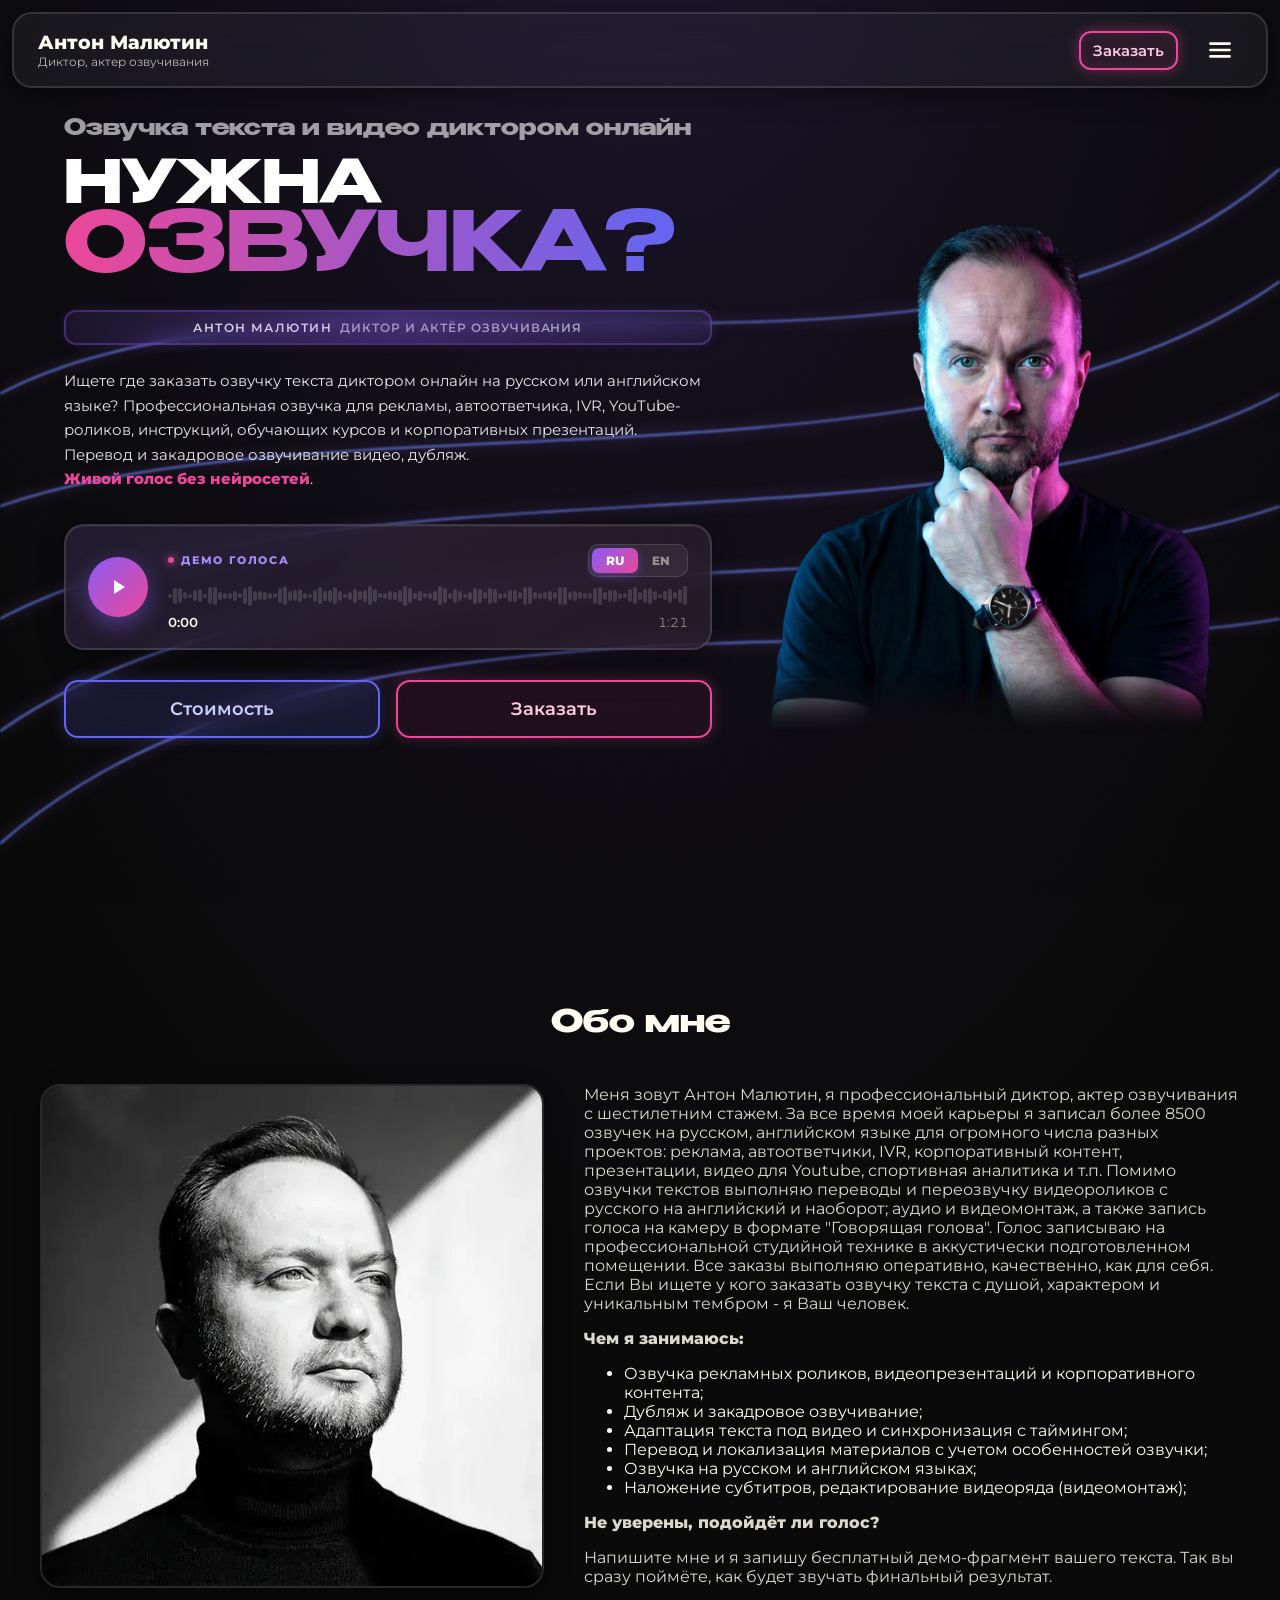
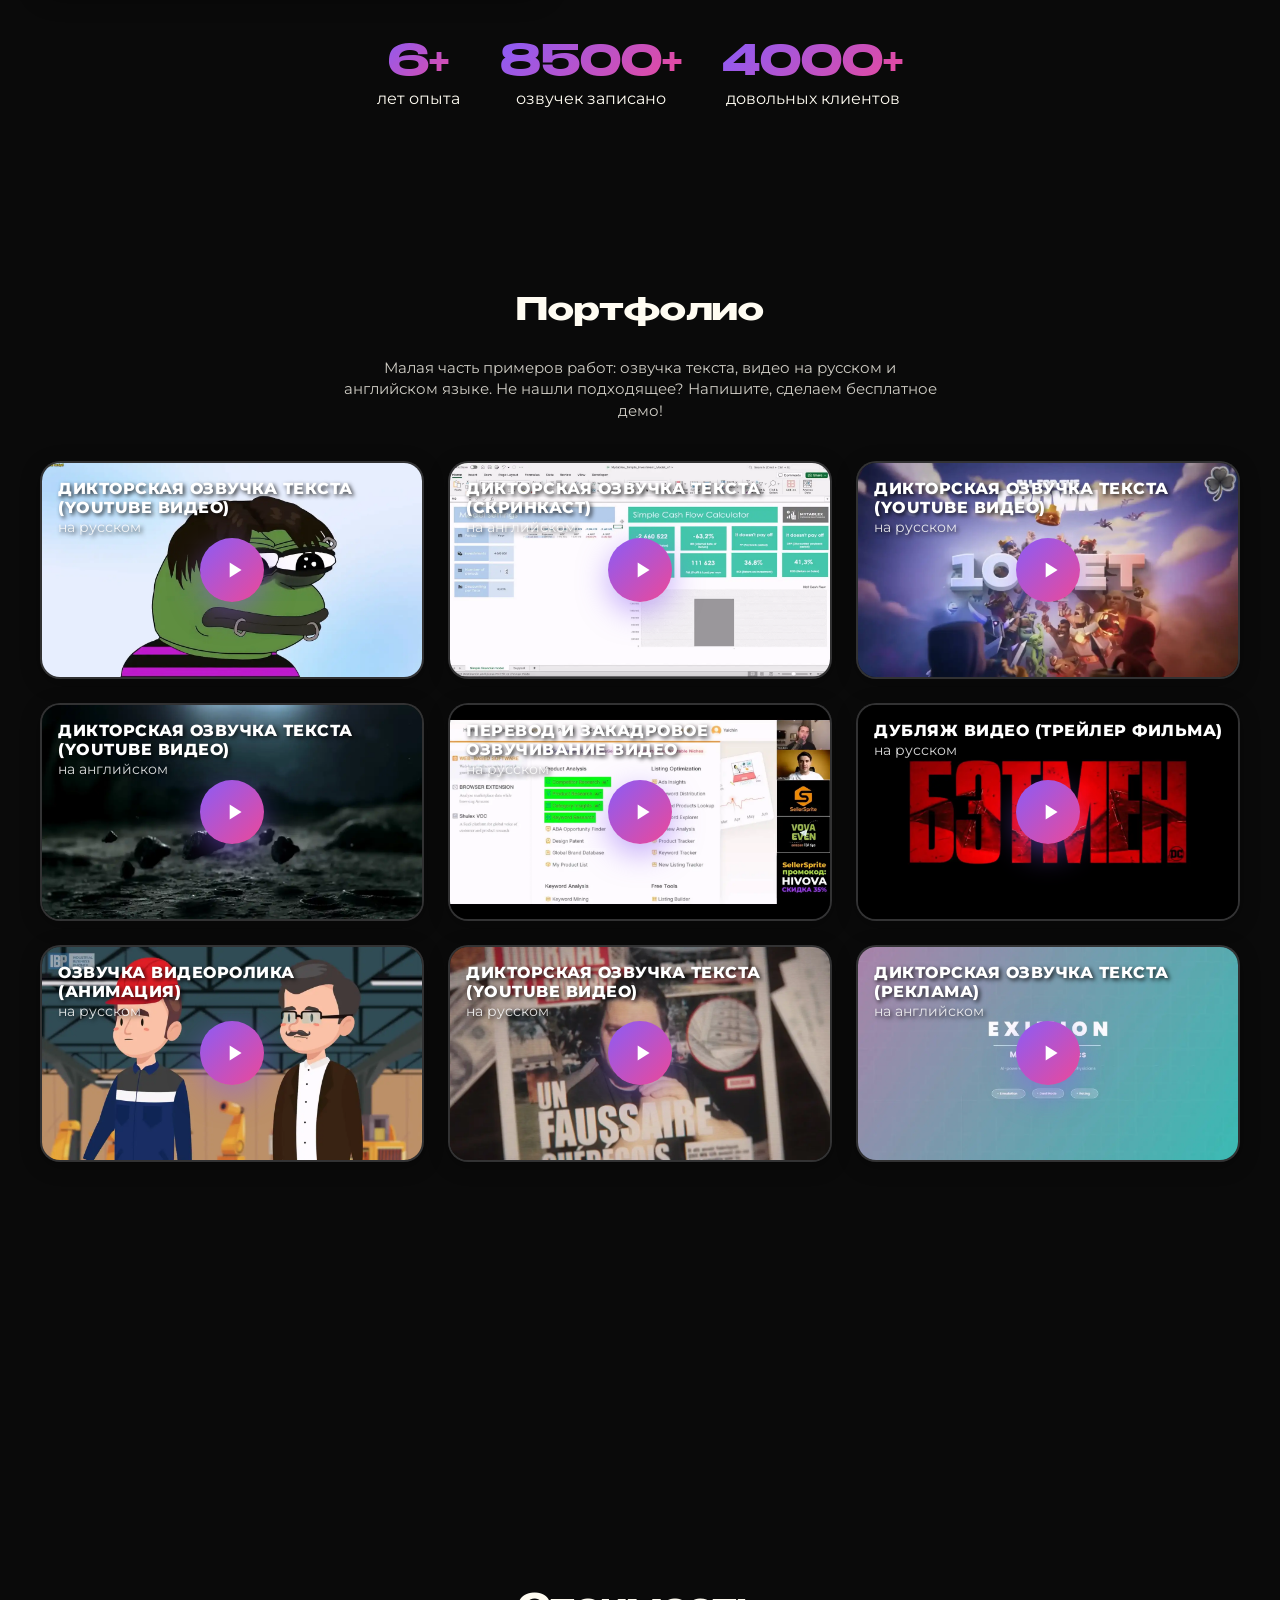
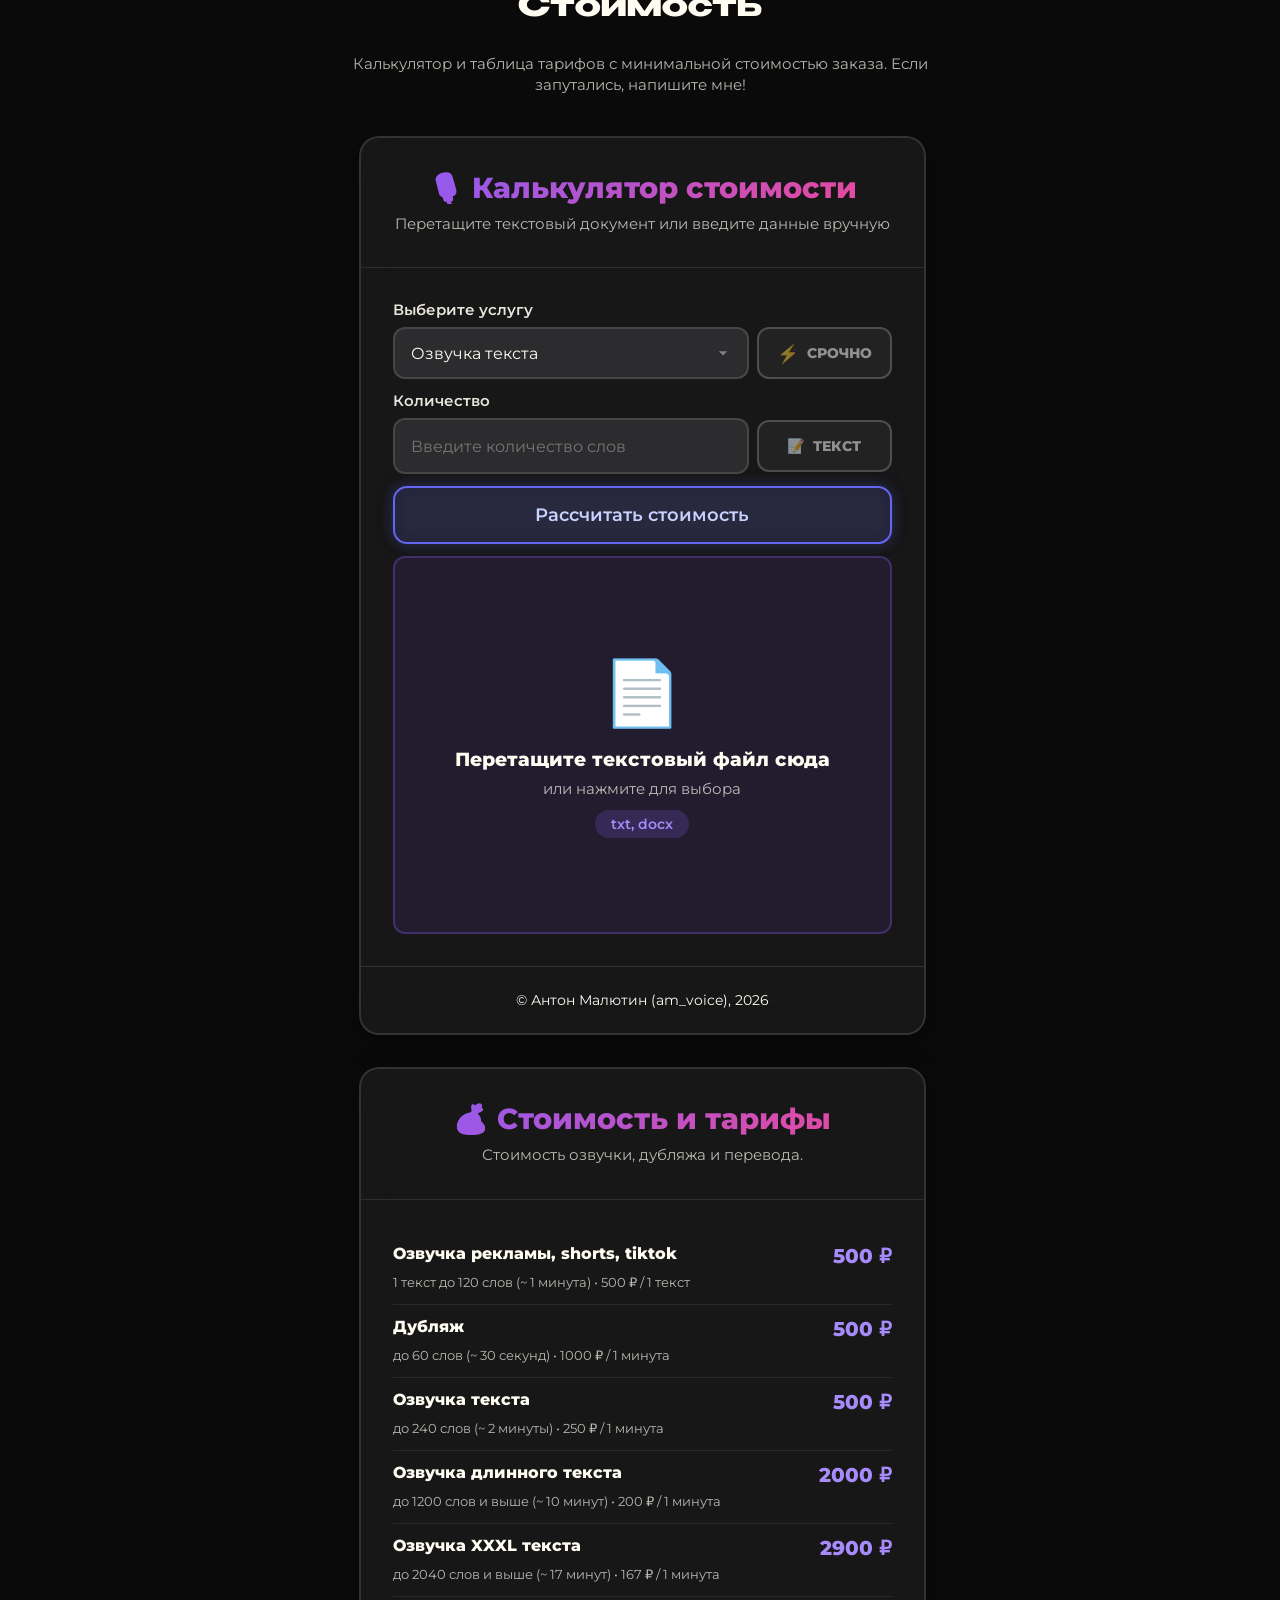
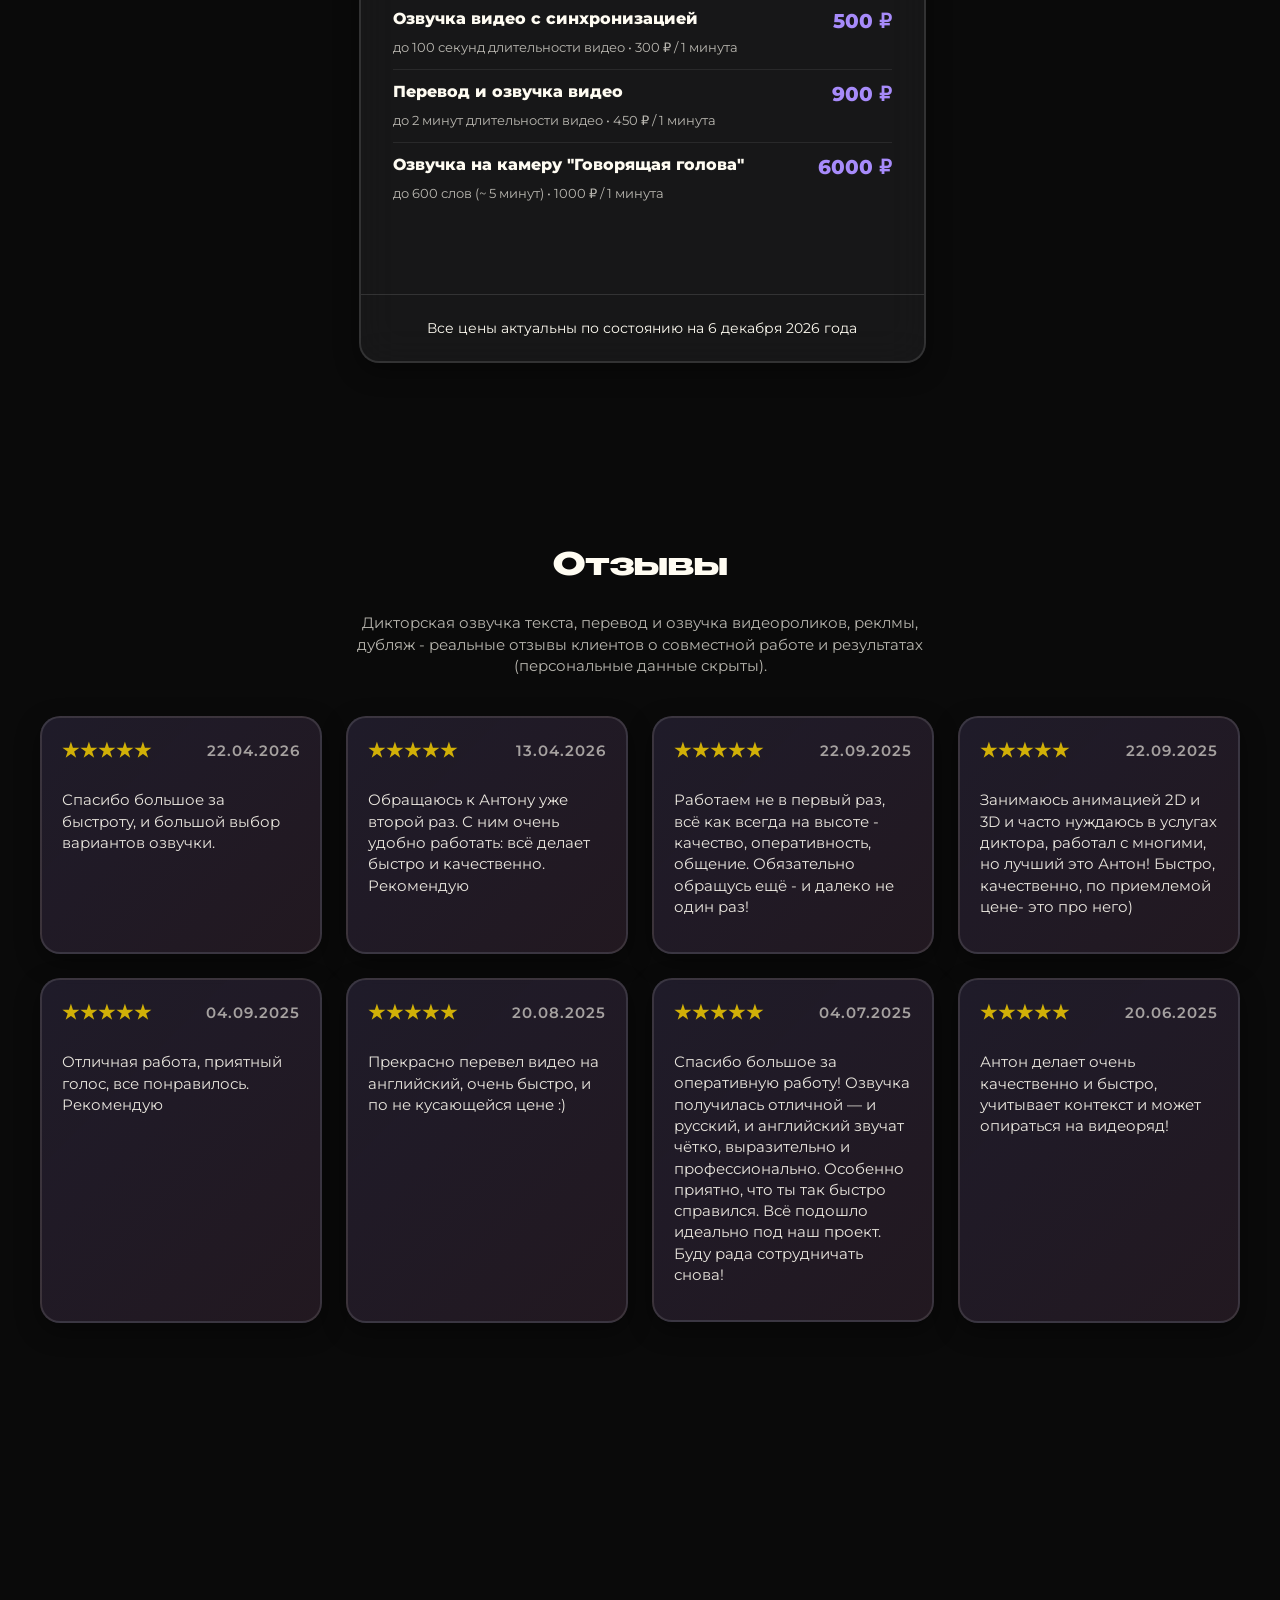
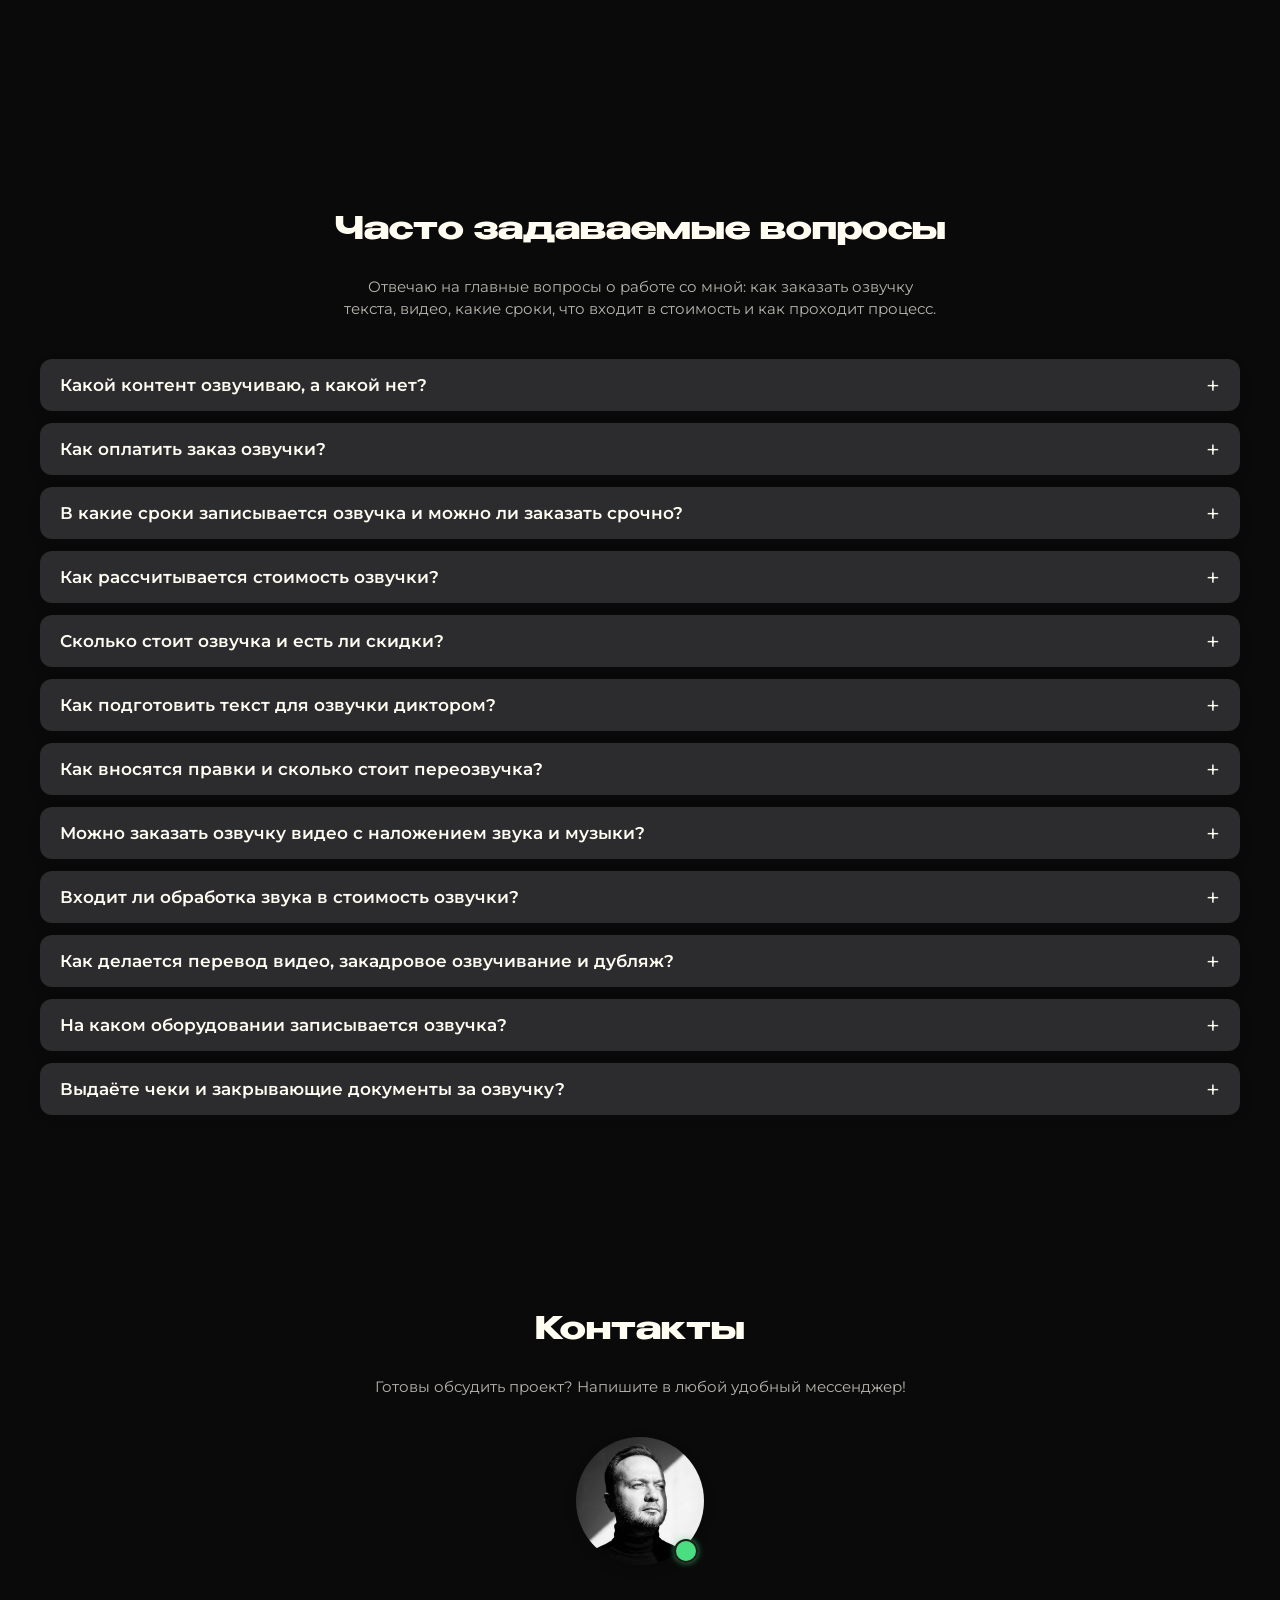
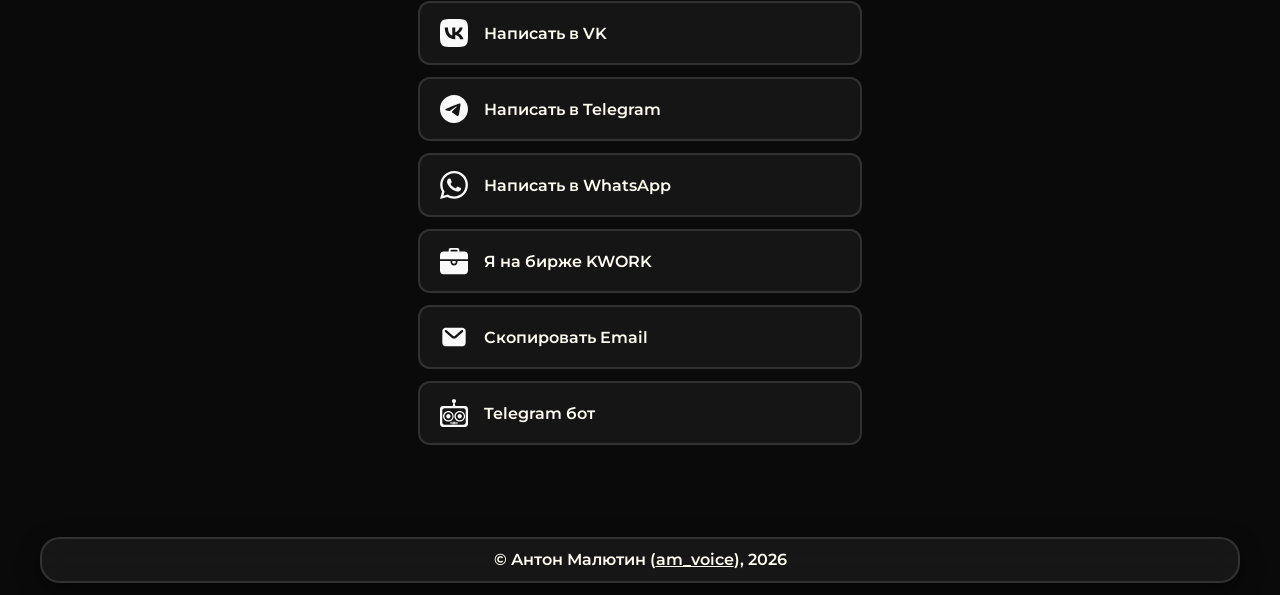
==== commit 3282e42f: "Update index.html" ====
--- a/index.html
+++ b/index.html
@@ -42,7 +42,7 @@
             <a href="#reviews" data-section="reviews">Отзывы</a>
             <a href="#faq" data-section="faq">FAQ</a>
             <a href="#contacts" data-section="contacts">Контакты</a>
-            <a href="/hronometr" class="nav-hrono">
+            <a href="/hronometr/" class="nav-hrono">
                 <img src="/static/ico/hrono.svg" alt="Hrono" aria-hidden="true" width="16" height="16">
                 Хронометр
             </a>
@@ -60,7 +60,7 @@
         <a href="#reviews">Отзывы</a>
         <a href="#faq">FAQ</a>
         <a href="#contacts" class="highlight">Контакты</a>
-        <a href="/hronometr" class="nav-hrono">
+        <a href="/hronometr/" class="nav-hrono">
             <img src="/static/ico/hrono.svg" alt="Hrono" aria-hidden="true" width="20" height="20">
             Хронометр
         </a>
@@ -785,4 +785,4 @@
 }
 </script>
 </body>
-</html>+</html>
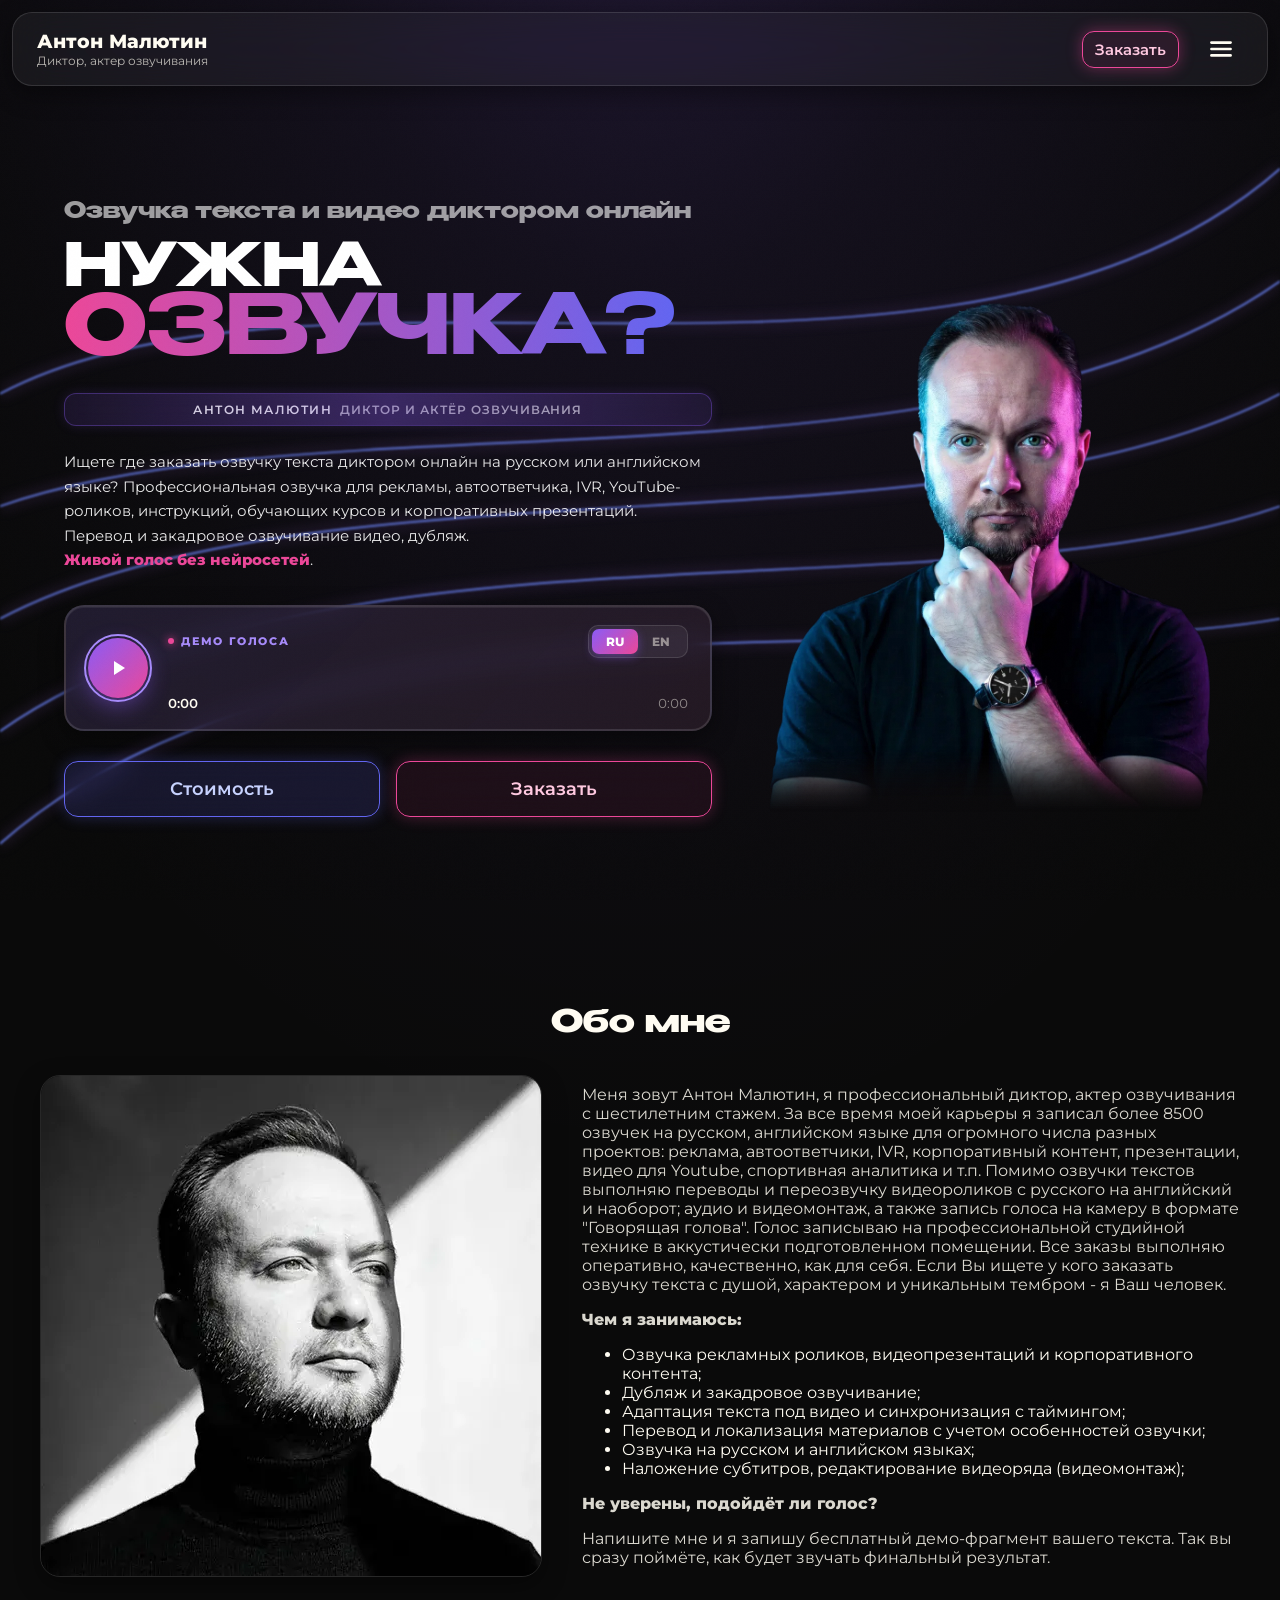
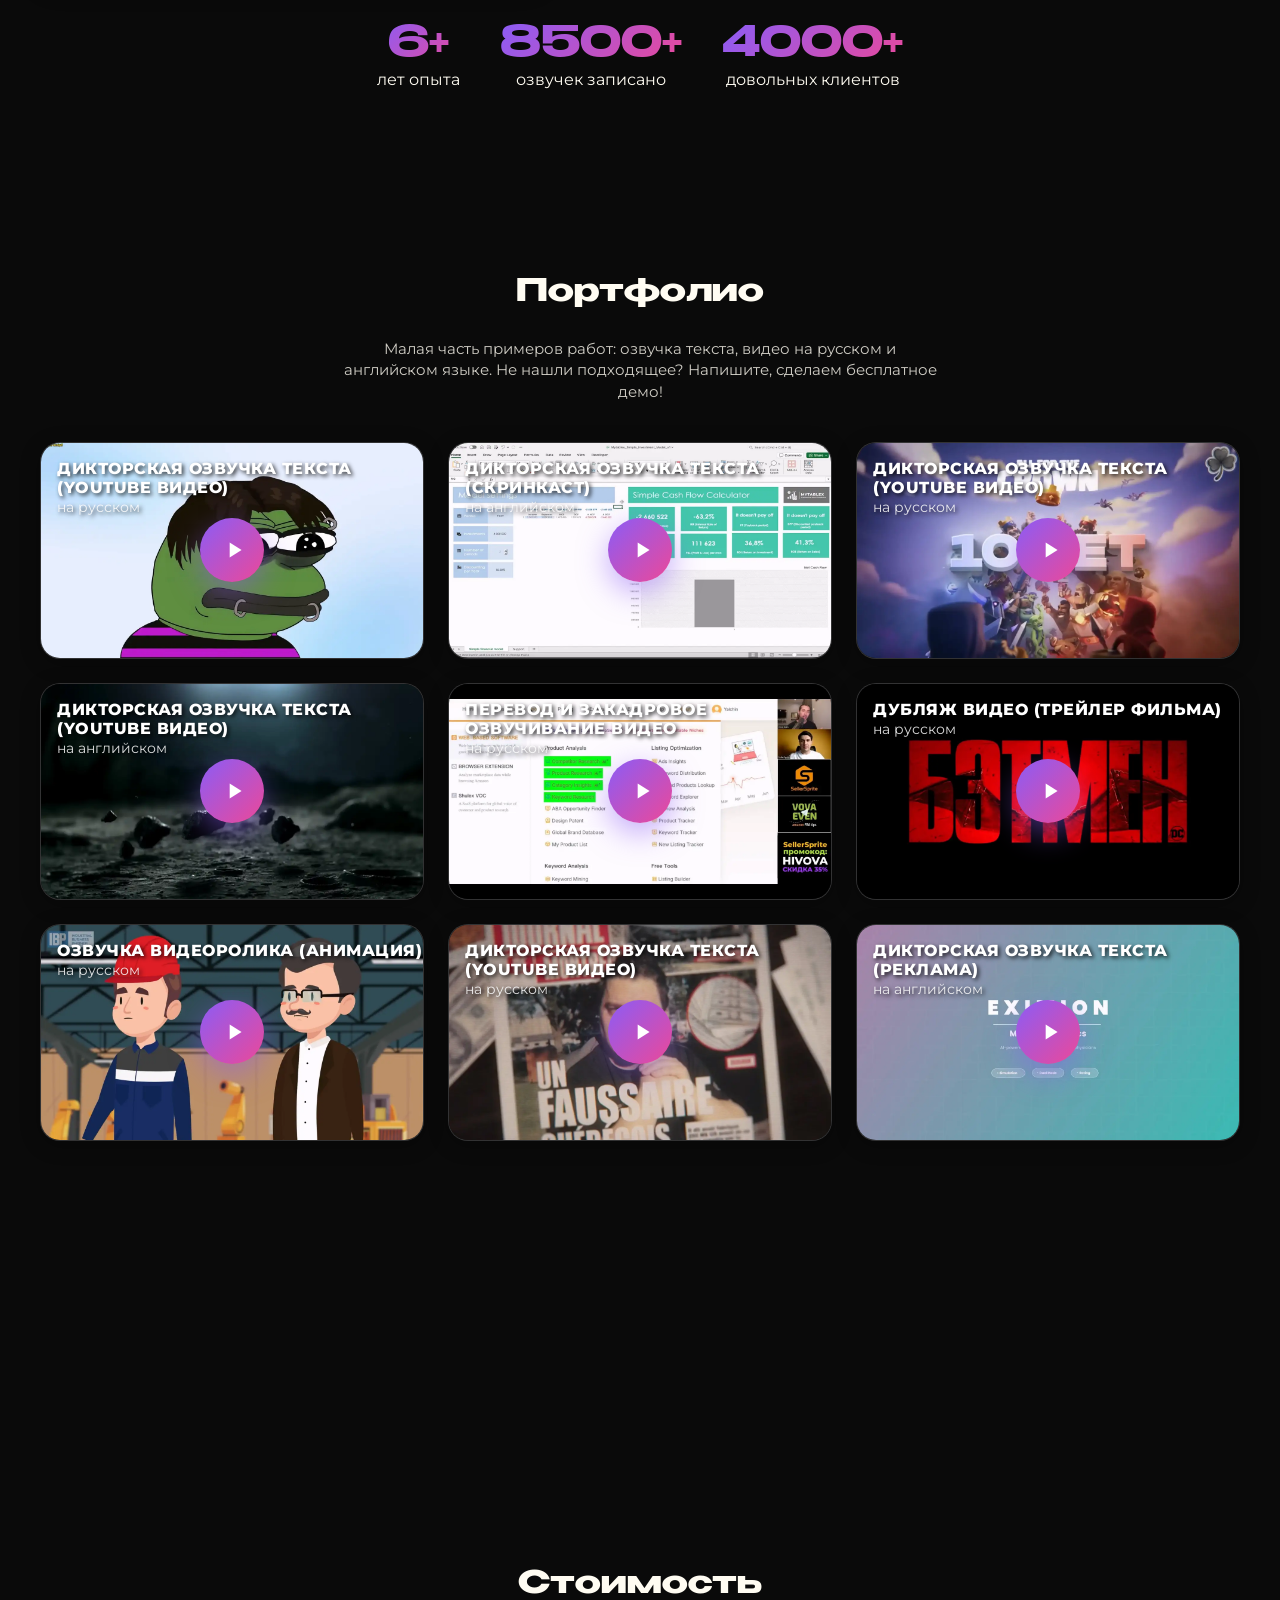
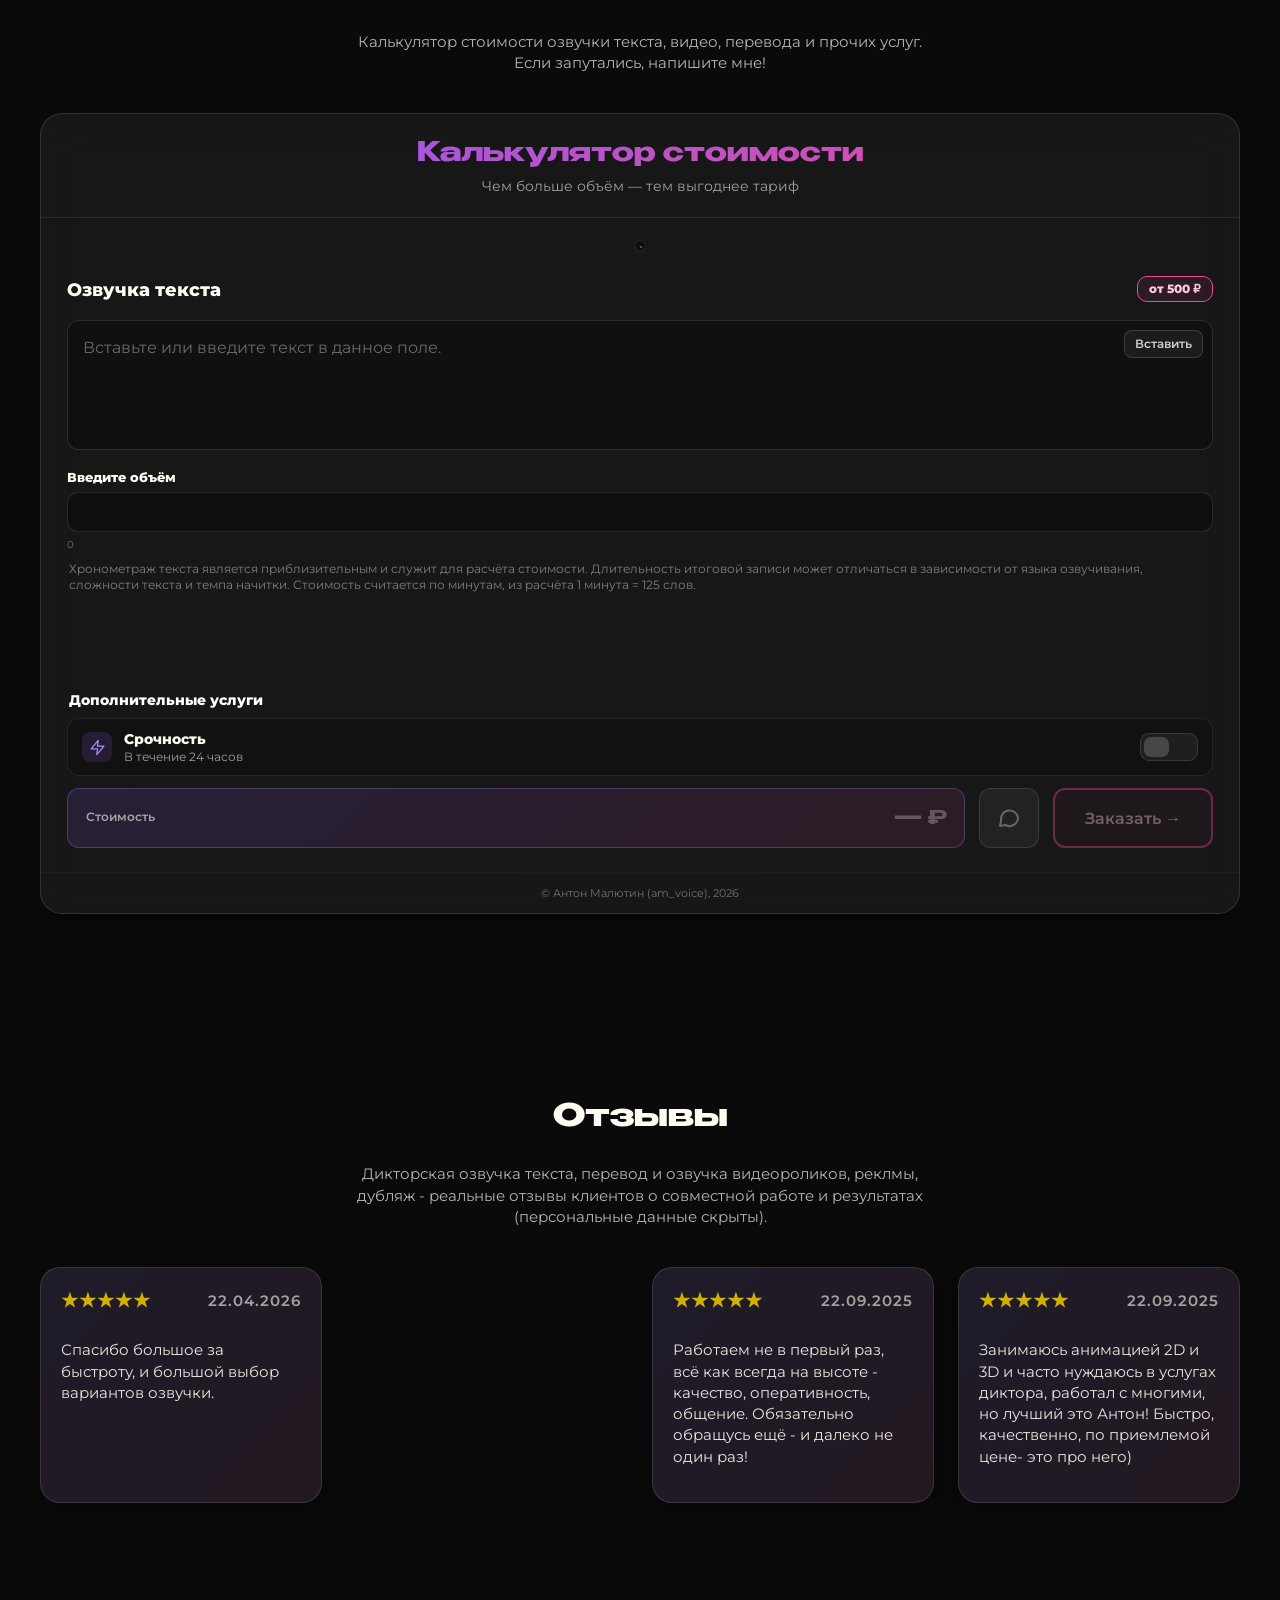
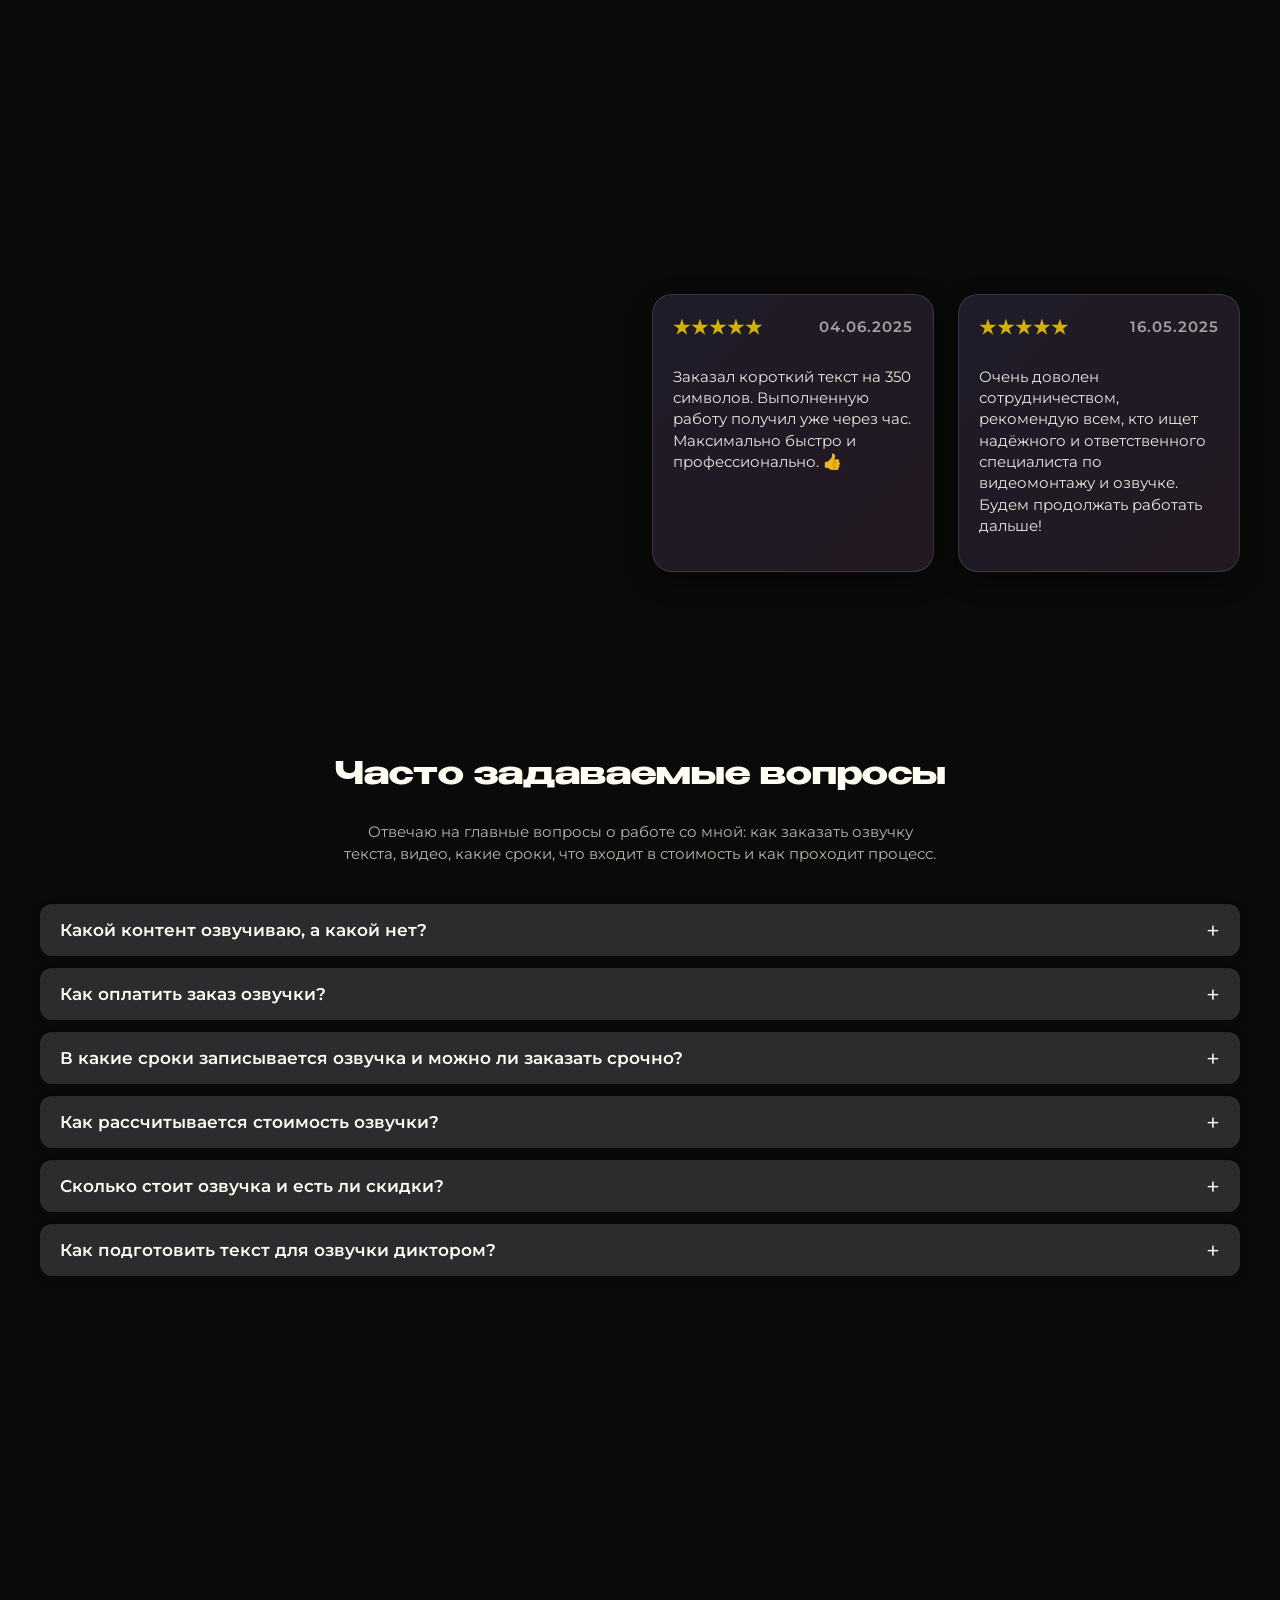
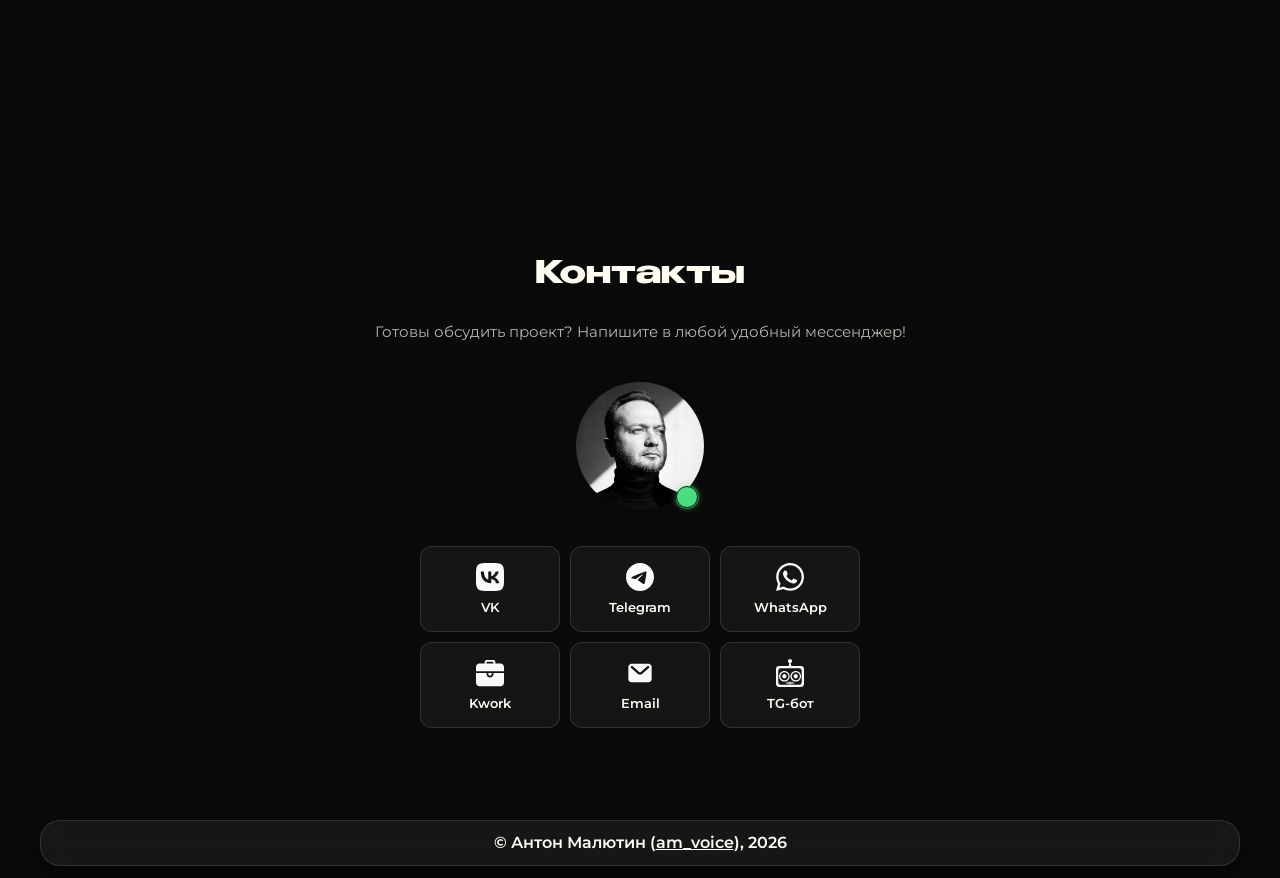
==== commit a6edc2d5: "Add files via upload" ====
--- a/index.html
+++ b/index.html
@@ -27,8 +27,9 @@
     <link rel="preload" href="static/fonts/Montserrat-600.woff2" as="font" type="font/woff2" crossorigin>
     <link rel="preload" href="static/fonts/Montserrat-800.woff2" as="font" type="font/woff2" crossorigin>
     <link rel="preload" href="static/fonts/Benzin-Bold.woff2" as="font" type="font/woff2" crossorigin>
-    <link rel="preload" href="style.min.css" as="style">
-    <link rel="stylesheet" href="style.min.css"> </head>
+    <link rel="preload" href="style.css" as="style">
+    <link rel="stylesheet" href="style.css"> </head>
+    <link rel="stylesheet" href="calc.css">
 
 <body>
     <header class="navbar">
@@ -42,7 +43,7 @@
             <a href="#reviews" data-section="reviews">Отзывы</a>
             <a href="#faq" data-section="faq">FAQ</a>
             <a href="#contacts" data-section="contacts">Контакты</a>
-            <a href="/hronometr/" class="nav-hrono">
+            <a href="/hronometr" class="nav-hrono">
                 <img src="/static/ico/hrono.svg" alt="Hrono" aria-hidden="true" width="16" height="16">
                 Хронометр
             </a>
@@ -60,7 +61,7 @@
         <a href="#reviews">Отзывы</a>
         <a href="#faq">FAQ</a>
         <a href="#contacts" class="highlight">Контакты</a>
-        <a href="/hronometr/" class="nav-hrono">
+        <a href="/hronometr" class="nav-hrono">
             <img src="/static/ico/hrono.svg" alt="Hrono" aria-hidden="true" width="20" height="20">
             Хронометр
         </a>
@@ -72,7 +73,7 @@
             class="hero-wrapper">
             <div class="hero-content">
                 <h1 class="hero-h1">Озвучка текста и видео диктором онлайн</h1>
-                <p class="hero-title"><span class="hero-title__line1">НУЖНА</span><span class="hero-title__line2" data-text="ОЗВУЧКА?">ОЗВУЧКА?</span></p>
+                <p class="hero-title"><span class="hero-title__line1">НУЖНА </span><span class="hero-title__line2" data-text="ОЗВУЧКА?">ОЗВУЧКА?</span></p>
                 <p class="hero-posttitle"><span class="hero-posttitle__name">Антон Малютин </span><span class="hero-posttitle__role">Диктор и актёр озвучивания</span></p>
                 <p class="hero-description"> Ищете где заказать озвучку текста диктором онлайн на русском или английском языке? Профессиональная озвучка для рекламы, автоответчика, IVR, YouTube-роликов, инструкций, обучающих курсов и корпоративных презентаций. Перевод и закадровое
                     озвучивание видео, дубляж. <strong>Живой голос без нейросетей</strong>. </p>
@@ -255,119 +256,101 @@
     <section id="pricing" class="pricing">
         <div class="pricing-wrapper">
             <h2>Стоимость</h2>
-            <p class="section-subtext"> Калькулятор и таблица тарифов с минимальной стоимостью заказа. Если запутались, напишите мне! </p>
-            <div class="calc-container">
-                <div class="calc-main-wrapper">
-                    <div class="calc-calculator-wrapper">
-                        <div class="calc-drop-overlay" id="calc-dropOverlay">
-                            <div class="calc-drop-content">
-                                <div class="calc-drop-icon">📄</div>
-                                <div class="calc-drop-text">Отпустите файл для загрузки</div>
-                            </div>
-                        </div>
-                        <div class="calc-calculator-header"><span class="calc-title">🎙️ Калькулятор стоимости</span><span class="calc-subtitle">Перетащите текстовый документ или введите данные вручную</span></div>
-                        <div class="calc-calculator-body">
-                            <div class="calc-input-group"><label for="calc-serviceSelect">Выберите услугу</label>
-                                <div class="calc-input-with-icon"><select id="calc-serviceSelect"><option value="voice_text">Озвучка текста</option><option value="voice_video">Озвучка видео</option><option value="translate_text">Перевод текста</option><option value="translate_voice">Перевод + озвучка видео</option><option value="voice_camera">Озвучка текста на камеру</option></select>
-                                    <button
-                                        type="button" id="calc-urgentToggle" class="calc-urgent-toggle" onclick="calcToggleUrgent()"><span class="calc-urgent-icon">⚡</span><span class="calc-urgent-text">СРОЧНО</span></button>
-                                </div>
-                            </div>
-                            <div class="calc-input-group"><label for="calc-manualInput">Количество</label>
-                                <div class="calc-input-with-icon"> <input type="number" id="calc-manualInput" placeholder="Введите количество слов" /> <button type="button" id="calc-modeToggle" class="calc-urgent-toggle" onclick="calcToggleMode()"><span class="calc-mode-icon">📝</span><span class="calc-mode-text">ТЕКСТ</span></button>                                    <input type="file" id="calc-fileInput" accept=".txt,.docx" style="display: none;" /> </div>
-                            </div><button type="button" class="btn calculate" onclick="calcCalculate()">Рассчитать стоимость</button>
-                            <div id="calc-result">
-                                <div class="calc-result-container">
-                                    <div id="calc-fileZone" class="calc-file-zone">
-                                        <div class="calc-file-zone-content" onclick="document.getElementById('calc-fileInput').click()">
-                                            <div class="calc-file-zone-icon">📄</div>
-                                            <div class="calc-file-zone-title">Перетащите текстовый файл сюда</div>
-                                            <div class="calc-file-zone-subtitle">или нажмите для выбора</div>
-                                            <div class="calc-file-zone-formats">txt, docx</div>
-                                        </div>
-                                        <div class="calc-file-zone-loader calc-hidden">
-                                            <div class="calc-spinner"></div>
-                                            <div class="calc-file-zone-loading-text">Обработка файла...</div>
-                                        </div>
-                                    </div>
-                                    <div id="calc-textZone" class="calc-text-zone calc-hidden"><textarea id="calc-textArea" class="calc-text-area" placeholder="Вставьте или введите текст для подсчёта слов и символов..."></textarea>
-                                        <div class="calc-text-stats">
-                                            <div class="calc-text-stat"><span class="calc-text-stat-icon">📄</span><span class="calc-text-stat-label">Слов:</span><span id="calc-textWordCount" class="calc-text-stat-value">0</span></div>
-                                            <div class="calc-text-stat"><span class="calc-text-stat-icon">📝</span><span class="calc-text-stat-label">Символов:</span><span id="calc-textCharCount" class="calc-text-stat-value">0</span></div>
-                                        </div>
-                                    </div>
-                                    <div id="calc-resultContent" class="calc-result-content calc-hidden">
-                                        <div class="calc-tooltip-info" id="calc-tooltipText">⚡ Загрузите txt или docx...</div>
-                                    </div>
-                                </div>
-                            </div>
-                        </div>
-                        <footer class="calc-footer"> © Антон Малютин (am_voice), 2026 </footer>
-                    </div>
-                    <div class="calc-pricing-wrapper">
-                        <div class="calc-pricing-header"><span class="calc-title">💰 Стоимость и тарифы</span><span class="calc-subtitle">Стоимость озвучки, дубляжа и перевода.</span></div>
-                        <div class="calc-pricing-body">
-                            <div class="calc-pricing-item">
-                                <div class="calc-pricing-item-header">
-                                    <div class="calc-pricing-item-title">Озвучка рекламы, shorts, tiktok</div>
-                                    <div class="calc-pricing-item-price">500 ₽</div>
-                                </div>
-                                <div class="calc-pricing-item-details">1 текст до 120 слов (~ 1 минута) • 500 ₽ / 1 текст</div>
-                            </div>
-                            <div class="calc-pricing-item">
-                                <div class="calc-pricing-item-header">
-                                    <div class="calc-pricing-item-title">Дубляж</div>
-                                    <div class="calc-pricing-item-price">500 ₽</div>
-                                </div>
-                                <div class="calc-pricing-item-details">до 60 слов (~ 30 секунд) • 1000 ₽ / 1 минута</div>
-                            </div>
-                            <div class="calc-pricing-item">
-                                <div class="calc-pricing-item-header">
-                                    <div class="calc-pricing-item-title">Озвучка текста</div>
-                                    <div class="calc-pricing-item-price">500 ₽</div>
-                                </div>
-                                <div class="calc-pricing-item-details">до 240 слов (~ 2 минуты) • 250 ₽ / 1 минута</div>
-                            </div>
-                            <div class="calc-pricing-item">
-                                <div class="calc-pricing-item-header">
-                                    <div class="calc-pricing-item-title">Озвучка длинного текста</div>
-                                    <div class="calc-pricing-item-price">2000 ₽</div>
-                                </div>
-                                <div class="calc-pricing-item-details">до 1200 слов и выше (~ 10 минут) • 200 ₽ / 1 минута</div>
-                            </div>
-                            <div class="calc-pricing-item">
-                                <div class="calc-pricing-item-header">
-                                    <div class="calc-pricing-item-title">Озвучка XXXL текста</div>
-                                    <div class="calc-pricing-item-price">2900 ₽</div>
-                                </div>
-                                <div class="calc-pricing-item-details">до 2040 слов и выше (~ 17 минут) • 167 ₽ / 1 минута</div>
-                            </div>
-                            <div class="calc-pricing-item">
-                                <div class="calc-pricing-item-header">
-                                    <div class="calc-pricing-item-title">Озвучка видео с синхронизацией</div>
-                                    <div class="calc-pricing-item-price">500 ₽</div>
-                                </div>
-                                <div class="calc-pricing-item-details">до 100 секунд длительности видео • 300 ₽ / 1 минута</div>
-                            </div>
-                            <div class="calc-pricing-item">
-                                <div class="calc-pricing-item-header">
-                                    <div class="calc-pricing-item-title">Перевод и озвучка видео</div>
-                                    <div class="calc-pricing-item-price">900 ₽</div>
-                                </div>
-                                <div class="calc-pricing-item-details">до 2 минут длительности видео • 450 ₽ / 1 минута</div>
-                            </div>
-                            <div class="calc-pricing-item">
-                                <div class="calc-pricing-item-header">
-                                    <div class="calc-pricing-item-title">Озвучка на камеру "Говорящая голова"</div>
-                                    <div class="calc-pricing-item-price">6000 ₽</div>
-                                </div>
-                                <div class="calc-pricing-item-details">до 600 слов (~ 5 минут) • 1000 ₽ / 1 минута</div>
-                            </div>
-                        </div>
-                        <footer class="calc-footer"> Все цены актуальны по состоянию на <span id="calc-currentDate"></span></footer>
-                    </div>
-                </div>
-            </div>
+            <p class="section-subtext"> Калькулятор стоимости озвучки текста, видео, перевода и прочих услуг. Если запутались, напишите мне! </p>
+            
+<div class="panel" id="panel">
+  <div class="panel-head">
+    <h2>Калькулятор стоимости</h2>
+    <p>Чем больше объём — тем выгоднее тариф</p>
+  </div>
+
+  <div class="svc-tabs" id="svcTabs"><div class="svc-lens" id="svcLens"></div></div>
+
+  <div class="grid">
+    <div class="calc">
+      <div class="calc-top">
+        <h3 id="calcTitle">Озвучка текста</h3>
+        <span class="chip" id="calcChip">от 500 ₽</span>
+      </div>
+
+      <div class="field" id="field">
+        <textarea class="area" id="area" placeholder="Вставьте или введите текст в данное поле."></textarea>
+        <button class="paste" id="paste">Вставить</button>
+        <div class="minwrap" id="minwrap">
+          <div class="stepper">
+            <span class="stepper-label">Длительность видео, мин</span>
+            <div class="stepper-ctrl">
+              <button class="step-btn" id="minMinus" type="button" aria-label="Минус минута">&minus;</button>
+              <input type="number" class="min-input" id="minInput" min="0" placeholder="0">
+              <button class="step-btn" id="minPlus" type="button" aria-label="Плюс минута">+</button>
+            </div>
+          </div>
+          <p class="min-hint">Кнопками ±1 минута или введите число вручную. Округляйте в большую сторону: 6 мин 3 сек → 7 минут.</p>
+        </div>
+      </div>
+
+      <div class="ladder-wrap">
+        <div class="ladder-top">
+          <span class="ladder-now" id="ladderNow">Введите объём</span>
+          <span class="ladder-hint" id="ladderHint"></span>
+        </div>
+        <div class="ladder" id="ladder"></div>
+        <div class="ladder-axis"><span>0</span><span id="axisMax"></span></div>
+        <p class="ladder-note" id="ladderNote">Хронометраж текста является приблизительным и служит для расчёта стоимости. Длительность итоговой записи может отличаться в зависимости от языка озвучивания, сложности текста и темпа начитки. Стоимость считается по минутам, из расчёта 1 минута = 125 слов.</p>
+      </div>
+
+      <div class="calc-bottom">
+      <div class="extras-title">Дополнительные услуги</div>
+      <div class="sub-row" id="transRow">
+        <span class="sub-ico"><svg viewBox="0 0 24 24" fill="none" stroke="currentColor" stroke-width="1.8" stroke-linecap="round" stroke-linejoin="round"><path d="M4 5h7"/><path d="M8 4.5C8 9 6 13 3 15.5"/><path d="M5 10.5c1.8 2.2 4 3.8 6.5 4.8"/><path d="M13.5 20l4-9 4 9"/><path d="M15 16.5h5"/></svg></span>
+        <div class="sub-info"><span class="sub-title">Перевод</span><span class="sub-price" id="transPrice">RU ↔ EN</span></div>
+        <div class="sub-toggle" id="transToggle" data-on="false" role="switch" aria-checked="false"><span class="sub-pill"></span></div>
+      </div>
+      <div class="sub-row" id="subRow">
+        <span class="sub-ico"><svg viewBox="0 0 24 24" fill="none" stroke="currentColor" stroke-width="1.8" stroke-linecap="round" stroke-linejoin="round"><rect x="3" y="5" width="18" height="14" rx="2"/><path d="M8.5 11.3a1.7 1.7 0 0 0-2.9 1.2 1.7 1.7 0 0 0 2.9 1.2"/><path d="M14.5 11.3a1.7 1.7 0 0 0-2.9 1.2 1.7 1.7 0 0 0 2.9 1.2"/></svg></span>
+        <div class="sub-info"><span class="sub-title">Субтитры к видео</span><span class="sub-price">+100 ₽/мин</span></div>
+        <div class="sub-toggle" id="subToggle" data-on="false" role="switch" aria-checked="false">
+          <span class="sub-pill"></span>
+        </div>
+      </div>
+
+      <div class="sub-row show" id="urgRow">
+        <span class="sub-ico"><svg viewBox="0 0 24 24" fill="none" stroke="currentColor" stroke-width="1.8" stroke-linecap="round" stroke-linejoin="round"><polygon points="13 2 3 14 12 14 11 22 21 10 12 10 13 2"/></svg></span>
+        <div class="sub-info"><span class="sub-title">Срочность</span><span class="sub-price">В течение 24 часов</span></div>
+        <div class="sub-toggle" id="urgToggle" data-on="false" role="switch" aria-checked="false">
+          <span class="sub-pill"></span>
+        </div>
+      </div>
+
+      <div class="pay">
+        <div class="price-line">
+          <div class="price-meta">
+            <span class="lbl" id="priceLbl">Стоимость</span>
+            <span class="deadline" id="deadline"></span>
+          </div>
+          <span class="price-wrap" id="priceWrap">
+            <span class="price-val idle" id="priceVal">— <small>₽</small></span>
+            <span class="info-pop" id="costPop"></span>
+          </span>
+        </div>
+        <div class="hook-icon" id="hookIcon" aria-label="Особые условия для большого заказа">
+          <svg viewBox="0 0 24 24" fill="none" stroke="currentColor" stroke-width="2" stroke-linecap="round" stroke-linejoin="round"><path d="M21 11.5a8.5 8.5 0 0 1-12.6 7.5L3 20l1.1-5.4A8.5 8.5 0 1 1 21 11.5z"/></svg>
+          <span class="hook-tip">Нужна постоянная озвучка для канала? Или у Вас большой заказ и ограничен бюджет? Напишите мне — обсудим индивидуальные условия!</span>
+        </div>
+        <button class="cta" id="cta" disabled>Заказать →</button>
+      </div>
+
+      <div class="hook" id="hook">
+        <span class="hook-ico"><svg viewBox="0 0 24 24" fill="none" stroke="currentColor" stroke-width="2" stroke-linecap="round" stroke-linejoin="round"><path d="M21 11.5a8.5 8.5 0 0 1-12.6 7.5L3 20l1.1-5.4A8.5 8.5 0 1 1 21 11.5z"/></svg></span>
+        <span class="hook-text">Нужна постоянная озвучка для канала? Или у Вас большой заказ и ограничен бюджет? Напишите мне — обсудим индивидуальные условия!</span>
+      </div>
+
+      </div>
+    </div>
+  </div>
+
+  <div class="panel-foot">© Антон Малютин (am_voice), 2026</div>
+            
         </div>
     </section>
     <section id="reviews" class="reviews">
@@ -621,12 +604,12 @@
             <div class="contact-card">
                 <div class="avatar-wrapper"> <img src="static/img/avatar.webp" alt="Антон Малютин"><span class="online-indicator"></span></div>
             </div>
-            <div class="contacts-content"><a href="https://vk.com/am_voice" target="_blank" rel="noopener" class="btn btn-vk"> <img src="static/img/vk.svg" alt="VK" class="btn-icon" loading="lazy" decoding="async"> Написать в VK </a><a href="https://t.me/am_voice" target="_blank" rel="noopener"
-                    class="btn btn-telegram"> <img src="static/img/tg.svg" alt="TG" class="btn-icon" loading="lazy" decoding="async"> Написать в Telegram </a><a href="https://wa.me/+79493255256" target="_blank" rel="noopener" class="btn btn-whatsapp"> <img src="static/img/whatsapp.svg" alt="Whatsapp" class="btn-icon" loading="lazy" decoding="async"> Написать в WhatsApp </a>
+            <div class="contacts-content"><a href="https://vk.com/am_voice" target="_blank" rel="noopener" class="btn btn-vk"> <img src="static/img/vk.svg" alt="VK" class="btn-icon" loading="lazy" decoding="async"> VK </a><a href="https://t.me/am_voice" target="_blank" rel="noopener"
+                    class="btn btn-telegram"> <img src="static/img/tg.svg" alt="TG" class="btn-icon" loading="lazy" decoding="async"> Telegram </a><a href="https://wa.me/+79493255256" target="_blank" rel="noopener" class="btn btn-whatsapp"> <img src="static/img/whatsapp.svg" alt="Whatsapp" class="btn-icon" loading="lazy" decoding="async"> WhatsApp </a>
                 <a
-                    href="https://kwork.ru/user/am_voice" target="_blank" rel="noopener" class="btn btn-kwork"> <img src="static/img/kwork.svg" alt="Kwork" class="btn-icon" loading="lazy" decoding="async"> Я на бирже KWORK </a><a href="#" class="btn btn-email" onclick="copyEmail(); return false;"> <img src="static/img/email.svg" alt="Email" class="btn-icon" loading="lazy" decoding="async"> Скопировать Email </a>
+                    href="https://kwork.ru/user/am_voice" target="_blank" rel="noopener" class="btn btn-kwork"> <img src="static/img/kwork.svg" alt="Kwork" class="btn-icon" loading="lazy" decoding="async"> Kwork </a><a href="#" class="btn btn-email" onclick="copyEmail(); return false;"> <img src="static/img/email.svg" alt="Email" class="btn-icon" loading="lazy" decoding="async"> Email </a>
                     <a
-                        href="https://t.me/am_voicebot" target="_blank" rel="noopener" class="btn btn-bot"> <img src="static/img/tg-bot.svg" alt="TGbot" class="btn-icon" loading="lazy" decoding="async"> Telegram бот </a>
+                        href="https://t.me/am_voicebot" target="_blank" rel="noopener" class="btn btn-bot"> <img src="static/img/tg-bot.svg" alt="TGbot" class="btn-icon" loading="lazy" decoding="async"> TG-бот </a>
             </div>
         </div>
         </div>
@@ -637,35 +620,26 @@
         <p>© Антон Малютин (<a href="https://t.me/am_voice" target="_blank" rel="noopener noreferrer" style="color: inherit;">am_voice</a>), 2026</p>
     </div>
 </footer>
-<div id="orderModal" class="calc-modal">
-    <div class="calc-modal-overlay" onclick="closeOrderModal()"></div>
-    <div class="calc-modal-content calc-modal-small">
-        <div class="calc-modal-header">
-            <h3>📞 Выберите удобный способ связи</h3><button class="calc-modal-close" onclick="closeOrderModal()">✕</button></div>
-        <div class="calc-modal-body">
+<div id="orderModal" class="modal">
+    <div class="modal-overlay" onclick="closeOrderModal()"></div>
+    <div class="modal-content modal-small">
+        <div class="modal-header">
+            <h3>📞 Выберите удобный способ связи</h3><button class="modal-close" onclick="closeOrderModal()">✕</button></div>
+        <div class="modal-body">
             <p style="text-align: center; margin-bottom: 20px; opacity: 0.8; font-size: 0.95rem;"> Свяжитесь со мной любым удобным способом </p>
-            <div class="calc-contact-buttons"><a href="https://t.me/am_voice" target="_blank" class="calc-contact-btn calc-contact-telegram"> <img src="static/img/tg.svg" alt="TG" class="calc-contact-icon" loading="lazy" decoding="async"><div class="calc-contact-info"><div class="calc-contact-name">Telegram</div><div class="calc-contact-desc">@am_voice</div></div></a>
-                <a
-                    href="https://wa.me/79493255256" target="_blank" class="calc-contact-btn calc-contact-whatsapp"> <img src="static/img/whatsapp.svg" alt="Whatsapp" class="calc-contact-icon" loading="lazy" decoding="async">
-                    <div class="calc-contact-info">
-                        <div class="calc-contact-name">WhatsApp</div>
-                        <div class="calc-contact-desc">+7 949 325-52-56</div>
-                    </div>
-                    </a><a href="https://vk.com/am_voice" target="_blank" class="calc-contact-btn calc-contact-vk"> <img src="static/img/vk.svg" alt="VK" class="calc-contact-icon" loading="lazy" decoding="async"><div class="calc-contact-info"><div class="calc-contact-name">ВКонтакте</div><div class="calc-contact-desc">vk.com/am_voice</div></div></a>
-                    <a
-                        href="#" class="calc-contact-btn calc-contact-email" onclick="copyEmailFromModal(); return false;"> <img src="static/img/email.svg" alt="Email" class="calc-contact-icon" loading="lazy" decoding="async">
-                        <div class="calc-contact-info">
-                            <div class="calc-contact-name">Email</div>
-                            <div class="calc-contact-desc">i@nof8.ru</div>
-                        </div>
-                        </a>
+            <div class="contacts-content">
+                <a href="https://vk.com/am_voice" target="_blank" rel="noopener" class="btn btn-vk"> <img src="static/img/vk.svg" alt="VK" class="btn-icon" loading="lazy" decoding="async"> VK </a>
+                <a href="https://t.me/am_voice" target="_blank" rel="noopener" class="btn btn-telegram"> <img src="static/img/tg.svg" alt="TG" class="btn-icon" loading="lazy" decoding="async"> Telegram </a>
+                <a href="https://wa.me/+79493255256" target="_blank" rel="noopener" class="btn btn-whatsapp"> <img src="static/img/whatsapp.svg" alt="Whatsapp" class="btn-icon" loading="lazy" decoding="async"> WhatsApp </a>
+                <a href="https://kwork.ru/user/am_voice" target="_blank" rel="noopener" class="btn btn-kwork"> <img src="static/img/kwork.svg" alt="Kwork" class="btn-icon" loading="lazy" decoding="async"> Kwork </a>
+                <a href="#" class="btn btn-email" onclick="copyEmail(); return false;"> <img src="static/img/email.svg" alt="Email" class="btn-icon" loading="lazy" decoding="async"> Email </a>
+                <a href="https://t.me/am_voicebot" target="_blank" rel="noopener" class="btn btn-bot"> <img src="static/img/tg-bot.svg" alt="TGbot" class="btn-icon" loading="lazy" decoding="async"> TG-бот </a>
             </div>
         </div>
     </div>
 </div>
-<script src="static/js/pricing.min.js" defer></script>
-<script src="static/js/voiceprice.min.js" defer></script>
-<script src="static/js/main.min.js" defer></script>
+<script src="static/js/calc.js" defer></script>
+<script src="static/js/main.js" defer></script>
 <script type="application/ld+json">
     {
         "@context": "https://schema.org",
@@ -785,4 +759,4 @@
 }
 </script>
 </body>
-</html>
+</html>
--- a/style.css
+++ b/style.css
@@ -0,0 +1,2336 @@
+:root {
+  /* Основные цвета */
+    --bg-color: #0a0a0a;
+    --text-color: #FFFCF2;
+    --input-bg: #2c2c2e;
+    --button-bg: linear-gradient(135deg, #667eea 0%, #764ba2 100%);
+    --gradient1: linear-gradient(135deg, #8b5cf6 0%, #ec4899 100%);
+    --button-text: #FFFCF2;
+    --accent-color: #8b5cf6;
+    --accent-light: #a78bfa;
+    --radius: 12px;
+    --radius-lg: 20px;
+    --gap-md: 12px;
+    --gap-xxl: 24px;
+    --blur: 12px;
+    --card-bg: rgba(44, 44, 46, 0.4);
+    --card-border: rgba(255, 255, 255, 0.12);
+    --card-shadow: 0 8px 24px rgba(0, 0, 0, 0.4);
+}
+
+@font-face {
+    font-family: 'Benzin';
+  src: url('static/fonts/Benzin-Bold.woff2') format('woff2');
+  font-weight: normal;
+  font-display: swap;
+}
+
+@font-face {
+    font-family: 'Montserrat';
+  src: url('static/fonts/Montserrat-Regular.woff2') format('woff2');
+  font-weight: normal;
+  font-display: swap;
+}
+
+@font-face {
+    font-family: 'Montserrat';
+  src: url('static/fonts/Montserrat-600.woff2') format('woff2');
+  font-weight: 600;
+  font-display: swap;
+}
+
+@font-face {
+    font-family: 'Montserrat';
+  src: url('static/fonts/Montserrat-800.woff2') format('woff2');
+  font-weight: 800;
+  font-display: swap;
+}
+
+html, body {
+    margin: 0;
+    padding: 0;
+    height: auto;
+    min-height: 100%;
+    position: relative;
+    overflow-x: hidden;
+    font-family: 'Montserrat', sans-serif;
+    letter-spacing: 0;
+    color: var(--text-color);
+    scroll-behavior: smooth;
+}
+
+html {
+    background: var(--bg-color);
+}
+
+body {
+    min-height: 100%;
+    background-color: #0a0a0a;
+    background-image: radial-gradient(
+    ellipse 100% 30% at 50% -5%,
+    rgba(139, 92, 246, 0.22) 0%,
+    rgba(139, 92, 246, 0.08) 30%,
+    rgba(139, 92, 246, 0.02) 55%,
+    transparent 70%);
+    position: relative;
+    z-index: 0;
+}
+
+body::after {
+  content: '';
+  position: fixed;
+  inset: 0;
+  z-index: 1;
+  pointer-events: none;
+  opacity: 0.005;
+  background-image: url("data:image/svg+xml,%3Csvg xmlns='http://www.w3.org/2000/svg' width='300' height='300'%3E%3Cfilter id='n'%3E%3CfeTurbulence type='fractalNoise' baseFrequency='0.75' numOctaves='4' stitchTiles='stitch'/%3E%3C/filter%3E%3Crect width='300' height='300' filter='url(%23n)'/%3E%3C/svg%3E");
+  background-size: 100px 100px;
+}
+
+h2 {
+    font-family: 'Benzin', sans-serif;
+}
+
+/* ============================================
+   HERO — секция и двухколоночная структура
+   ============================================ */
+.hero-section {
+    min-height: 100vh;
+    display: flex;
+    align-items: center;
+    justify-content: center;
+    padding: 100px clamp(20px, 5vw, 140px) 0;
+    box-sizing: border-box;
+    position: relative;
+    overflow: hidden;
+}
+
+.hero-wrapper {
+    display: flex;
+    align-items: stretch;
+    justify-content: space-between;
+    gap: clamp(20px, 4vw, 60px);
+    max-width: 1800px;
+    width: 100%;
+}
+
+/* Левая колонка — контент */
+.hero-content {
+    flex: 2;
+    min-width: 0;
+    max-width: 720px;
+    display: flex;
+    flex-direction: column;
+    justify-content: center;
+}
+
+/* Правая колонка — изображение */
+.hero-media {
+    flex: 1.4 1 0;
+    min-width: 0;
+    display: flex;
+    justify-content: center;
+    align-items: flex-end;
+}
+
+.hero-media__img {
+    width: 100%;
+    height: auto;
+    object-fit: contain;
+    display: block;
+}
+
+
+/* Общий шаблон ряда — для плееров и кнопок */
+.hero-row {
+    display: flex;
+    flex-wrap: nowrap;
+    gap: 16px;
+    width: 100%;
+}
+
+.hero-h1 {
+    font-family: 'Benzin', sans-serif;
+    font-size: clamp(16px, 1.7vw, 24px);
+    color: rgba(255, 255, 255, 0.6);
+}
+
+.hero-title {
+    font-family: 'Benzin', sans-serif;
+    font-weight: 800;
+    line-height: 1;
+    margin: 0 0 1rem;
+   /* ← добавить */
+}
+
+.hero-title__line1 {
+    display: block;
+    font-size: clamp(56px, 11vw, 60px);
+    color: #fff;
+    margin-bottom: clamp(-8px, -3.5vw, -20px);
+    width: fit-content;
+    position: relative;
+}
+
+.hero-title__line2 {
+    font-size: clamp(40px, 6.4vw, 94px);
+    background: linear-gradient(90deg, #ec4899 0%, #6366f1 50%, #ec4899 100%);
+    background-size: 200% auto;
+    padding-top: 10px;
+    -webkit-background-clip: text;
+    -webkit-text-fill-color: transparent;
+    background-clip: text;
+    position: relative;
+    font-family: 'Benzin', sans-serif;
+    animation: gradientFlow 6s linear infinite;
+}
+
+@keyframes gradientFlow {
+    0%   { background-position: 0% center; }
+    100% { background-position: 200% center; }
+}
+
+.hero-posttitle {
+    display: inline-flex;
+    justify-content: center;
+    align-items: center;
+    gap: 8px;
+    font-family: 'Montserrat', sans-serif;
+    font-size: clamp(12px, 0.95vw, 14px);
+    font-weight: 600;
+    letter-spacing: 0.12em;
+    text-transform: uppercase;
+    color: rgba(255, 255, 255, 0.85);
+    margin: 0 0 1.5rem;
+    padding: 8px 16px;
+    background: rgba(139, 92, 246, 0.12);
+    border: 1px solid rgba(139, 92, 246, 0.35);
+    border-radius: 12px;
+    backdrop-filter: blur(8px);
+    -webkit-backdrop-filter: blur(8px);
+    box-shadow: 0 0 12px rgba(139, 92, 246, 0.15);
+    position: relative;
+    overflow: hidden;
+    animation: sdFadeUp 1.1s cubic-bezier(0.2, 0.7, 0.2, 1) forwards;
+}
+
+.hero-posttitle::before {
+    content: '';
+    position: absolute;
+    inset: 0;
+    background: linear-gradient(90deg, transparent, rgba(139, 92, 246, 0.25), transparent);
+    animation: badgeShimmer 3s infinite;
+    animation-delay: 2s;
+}
+
+@keyframes badgeShimmer {
+    0%   { transform: translateX(-100%); }
+    100% { transform: translateX(200%); }
+}
+
+.hero-posttitle__role {
+    font-weight: 600;
+    color: rgba(255, 255, 255, 0.6);
+    letter-spacing: 0.08em;
+}
+
+.hero-posttitle::before {
+    content: '';
+    position: absolute;
+    inset: 0;
+    background: linear-gradient(90deg, transparent, rgba(139, 92, 246, 0.25), transparent);
+    animation: badgeShimmer 4s infinite 2s backwards;
+}
+
+.hero-description {
+    font-size: clamp(15px, 1.2vw, 17px);
+    font-weight: 400;
+    line-height: 1.6;
+    margin: 0 0 2rem;
+    max-width: 640px;
+    color: rgba(255, 255, 255, 0.9);
+}
+
+.hero-description strong {
+    color: #ec4899;
+    font-weight: 700;
+    white-space: nowrap;
+}
+
+/* Hero-статистика */
+.hero-stats {
+    display: flex;
+    gap: 40px;
+    margin-top: 40px;
+    flex-wrap: wrap;
+    color: var(--text-color);
+    justify-content: center;
+}
+
+.stat {
+    text-align: center;
+    flex-shrink: 0;
+}
+
+.stat-number {
+    font-family: 'Benzin', sans-serif;
+    font-size: 2.6rem;
+    background: var(--gradient1);
+    -webkit-background-clip: text;
+    -webkit-text-fill-color: transparent;
+    background-clip: text;
+}
+
+.stat-label {
+    font-size: 1rem;
+    color: var(--text-color);
+}
+
+/* Hero actions (кнопки) */
+.hero-actions {
+    display: flex;
+    flex-wrap: wrap;
+    gap: 16px;
+    margin-top: 30px;
+    justify-content: center;
+}
+
+.btn.large {
+    font-size: 1.1rem;
+    padding: 16px 32px;
+    font-weight: 600;
+    border-radius: 14px;
+}
+
+.btn.equal {
+    flex: 1;
+    text-align: center;
+    min-width: 220px;
+    max-width: 300px;
+}
+
+/* Универсальная база для специальных вариантов кнопок (используется и в hero, и в калькуляторе) */
+.btn.calculate,
+.btn.order {
+    font-size: 1.125rem;
+    font-weight: 600;
+    padding: 1rem 2rem;
+    border-radius: 14px;
+    text-decoration: none;
+    text-align: center;
+    min-width: 200px;
+    transition: all 0.3s ease;
+    position: relative;
+    overflow: hidden;
+    backdrop-filter: blur(12px);
+    -webkit-backdrop-filter: blur(12px);
+    cursor: pointer;
+    font-family: 'Montserrat', sans-serif;
+    display: inline-block;
+    background: transparent;
+}
+
+/* Кнопка "Рассчитать стоимость" — синий неон */
+.btn.calculate {
+    background: rgba(99, 102, 241, 0.15);
+    border: 1px solid #6366f1;
+    color: #c7d2fe;
+    box-shadow: 0 0 15px rgba(99, 102, 241, 0.3);
+}
+
+.btn.calculate:hover {
+    background: rgba(99, 102, 241, 0.25);
+    border-color: #818cf8;
+    color: #fff;
+    box-shadow: 0 0 25px rgba(99, 102, 241, 0.5),
+              0 0 40px rgba(99, 102, 241, 0.3);
+    transform: translateY(-2px);
+}
+
+.btn.calculate:active {
+    transform: translateY(0) scale(0.98);
+}
+
+/* Кнопка "Заказать" — розовый неон */
+.btn.order {
+    background: rgba(236, 72, 153, 0.08);
+    border: 1px solid #ec4899;
+    color: #ffc9e0;
+    box-shadow: 0 0 15px rgba(236, 72, 153, 0.3);
+}
+
+.btn.order:hover {
+    background: rgba(236, 72, 153, 0.15);
+    border-color: #f472b6;
+    color: #fff;
+    box-shadow: 0 0 25px rgba(236, 72, 153, 0.5),
+              0 0 40px rgba(236, 72, 153, 0.3);
+    transform: translateY(-2px);
+}
+
+.btn.order:active {
+    transform: translateY(0) scale(0.98);
+}
+
+/* ============================================
+   HERO — анимированный фон (волны)
+   ============================================ */
+.animated-bg {
+    position: absolute;
+    top: 0;
+    left: 0;
+    width: 100%;
+    height: 100%;
+    z-index: -1;
+    pointer-events: none;
+    overflow: hidden;
+}
+
+.animated-bg svg {
+    width: 100%;
+    height: 100%;
+    filter:blur(1px);
+}
+
+.wave path {
+    stroke: #667eea;
+    stroke-width: 1.5;
+    fill: none;
+    filter: drop-shadow(0 0 6px #764ba2);
+    animation: waveGlow 3s ease-in-out infinite alternate;
+}
+
+@keyframes waveGlow {
+    0% {
+        opacity: 0.3;
+        filter: drop-shadow(0 0 6px #764ba2);
+    }
+
+    100% {
+        opacity: 1;
+        filter: drop-shadow(0 0 6px #764ba2);
+    }
+}
+
+.wave1 path {
+    animation: waveMove1 6s ease-in-out infinite alternate, waveGlow 5s ease-in-out infinite alternate;
+}
+
+.wave2 path {
+    animation: waveMove2 8s ease-in-out infinite alternate, waveGlow 3s ease-in-out infinite alternate;
+}
+
+.wave3 path {
+    animation: waveMove3 7s ease-in-out infinite alternate, waveGlow 2s ease-in-out infinite alternate;
+}
+
+.wave4 path {
+    animation: waveMove4 9s ease-in-out infinite alternate, waveGlow 6s ease-in-out infinite alternate;
+}
+
+.wave5 path {
+    animation: waveMove5 10s ease-in-out infinite alternate, waveGlow 1s ease-in-out infinite alternate;
+}
+
+@keyframes waveMove1 {
+    0% {
+        transform: translateY(0);
+    }
+
+    100% {
+        transform: translateY(-8px);
+    }
+}
+
+@keyframes waveMove2 {
+    0% {
+        transform: translateY(0);
+    }
+
+    100% {
+        transform: translateY(12px);
+    }
+}
+
+@keyframes waveMove3 {
+    0% {
+        transform: translateY(0);
+    }
+
+    100% {
+        transform: translateY(-10px);
+    }
+}
+
+@keyframes waveMove4 {
+    0% {
+        transform: translateY(0);
+    }
+
+    100% {
+        transform: translateY(6px);
+    }
+}
+
+@keyframes waveMove5 {
+    0% {
+        transform: translateY(0);
+    }
+
+    100% {
+        transform: translateY(-14px);
+    }
+}
+
+
+
+
+/* ============================================
+   HERO-ПЛЕЕР С ПЕРЕКЛЮЧАТЕЛЕМ ЯЗЫКА
+   ============================================ */
+.hero-player{
+    position:relative;
+    display:flex;align-items:center;gap:20px;
+    padding:18px 22px;border-radius:20px;border:2px solid var(--card-border);
+    background:linear-gradient(135deg,rgba(139,92,246,0.10),rgba(236,72,153,0.06)),rgba(30,30,35,0.6);
+    backdrop-filter:blur(var(--blur));-webkit-backdrop-filter:blur(var(--blur));
+    box-shadow:0 8px 24px rgba(0,0,0,0.4),inset 0 1px 0 rgba(255,255,255,0.06);
+    overflow:hidden;transition:border-color .3s ease,box-shadow .3s ease;
+}
+.hero-player:hover{border-color:#9333ea;box-shadow:0 6px 28px rgba(147,51,234,0.35),inset 0 1px 0 rgba(255,255,255,0.08);}
+
+/* кнопка плей */
+.hp-play{
+    position:relative;flex:0 0 auto;width:60px;height:60px;border:none;border-radius:50%;cursor:pointer;
+    background:var(--gradient1);color:#fff;display:flex;align-items:center;justify-content:center;
+    box-shadow:0 8px 22px rgba(139,92,246,0.45);transition:transform .18s,box-shadow .25s;
+}
+.hp-play:hover{transform:scale(1.06);box-shadow:0 10px 28px rgba(236,72,153,0.55);}
+.hp-play:active{transform:scale(0.96);}
+.hp-play svg{width:24px;height:24px;}
+.hp-ico-pause{display:none;}
+.hero-player.is-playing .hp-ico-play{display:none;}
+.hero-player.is-playing .hp-ico-pause{display:block;}
+.hp-play::after{content:'';position:absolute;inset:-4px;border-radius:50%;border:2px solid var(--accent-light);opacity:1;}
+.hero-player.is-playing .hp-play::after{animation:hpRipple 1.8s ease-out infinite;}
+@keyframes hpRipple{0%{opacity:.6;transform:scale(1);}100%{opacity:0;transform:scale(1.5);}}
+
+.hp-body{position:relative;flex:1;min-width:0;display:flex;flex-direction:column;gap:9px;}
+.hp-top{display:flex;align-items:center;justify-content:space-between;gap:12px;}
+.hp-label{display:flex;align-items:center;gap:7px;font-size:11px;font-weight:700;letter-spacing:1.8px;text-transform:uppercase;color:var(--accent-light);}
+.hp-dot{width:6px;height:6px;border-radius:50%;background:var(--pink,#ec4899);box-shadow:0 0 9px #ec4899;animation:hpBlink 2s ease-in-out infinite;}
+@keyframes hpBlink{0%,100%{opacity:1;}50%{opacity:.3;}}
+
+/* переключатель RU/EN */
+.hp-lang{position:relative;display:flex;padding:3px;border-radius:10px;background:rgba(255,255,255,0.06);border:1px solid var(--card-border);}
+.hp-pill{position:absolute;top:3px;bottom:3px;left:3px;width:calc(50% - 3px);border-radius:7px;background:var(--gradient1);box-shadow:0 3px 10px rgba(139,92,246,0.4);transition:transform .28s cubic-bezier(.34,1.4,.64,1);}
+.hp-lang[data-lang="en"] .hp-pill{transform:translateX(100%);}
+.hp-lang button{position:relative;z-index:1;border:none;background:none;cursor:pointer;color:var(--muted,rgba(255,252,242,0.5));font-family:inherit;font-weight:700;font-size:12px;padding:5px 14px;transition:color .2s;}
+.hp-lang button.on{color:#fff;}
+
+/* волна */
+.hp-wave{display:flex;align-items:center;gap:1px;height:20px;cursor:pointer;}
+.hp-wave .bar{flex:1;border-radius:3px;min-width:2px;background:rgba(255,255,255,0.14);transition:transform .25s cubic-bezier(.34,1.56,.64,1);transform-origin:center;}
+.hp-wave .bar.played{background:linear-gradient(90deg,#8b5cf6,#ec4899);box-shadow:0 0 7px rgba(139,92,246,0.5);}
+.hero-player.is-playing .hp-wave .bar.played{animation:hpDance .9s ease-in-out infinite;}
+@keyframes hpDance{0%,100%{transform:scaleY(1);}50%{transform:scaleY(.55);}}
+.hero-player.is-playing .hp-wave .bar.played:nth-child(3n){animation-delay:-.3s;}
+.hero-player.is-playing .hp-wave .bar.played:nth-child(3n+1){animation-delay:-.6s;}
+
+.hp-bottom{display:flex;align-items:center;justify-content:space-between;font-variant-numeric:tabular-nums;font-size:12.5px;font-weight:600;}
+.hp-cur{color:var(--text-color);}
+.hp-dur{color:var(--muted,rgba(255,252,242,0.5));font-weight:500;}
+
+@media(max-width:600px){
+    .hero-player{
+        max-width:100%;        /* во всю ширину — как пара кнопок «Стоимость»/«Заказать» */
+        gap:14px;
+        padding:10px 14px;     /* меньше вертикальных отступов = ниже плеер */
+        border-radius:16px;
+        align-self:stretch;
+    }
+    .hp-play{ width:44px; height:44px; }
+    .hp-play svg{ width:18px; height:18px; }
+    .hp-wave{ height:20px; }     /* основной регулятор высоты плеера */
+    .hp-label{ font-size:10px; letter-spacing:1.2px; }
+    .hp-lang button{ padding:4px 11px; font-size:11px; }
+    .hp-bottom{ font-size:11px; }
+}
+
+
+
+/* ============================================
+   NAVBAR
+   ============================================ */
+.navbar {
+    position: fixed;
+    top: 0;
+    width: 100%;
+    z-index: 100;
+    background: transparent;
+    pointer-events: none;
+}
+
+.navbar-container {
+    max-width: 1900px;
+    min-height: 48px;
+    margin: var(--gap-md) auto;
+    padding: var(--gap-md) var(--gap-xxl);
+    background-color: rgba(44, 44, 46, 0.4);
+    backdrop-filter: blur(20px) saturate(180%);
+    -webkit-backdrop-filter: blur(12px);
+    border: 1px solid var(--card-border);
+    border-radius: 20px;
+    box-shadow: 0 8px 24px rgba(0, 0, 0, 0.4);
+    pointer-events: auto;
+    display: grid;
+    grid-template-columns: auto 1fr auto;
+    align-items: center;
+    gap: 20px;
+    transition: all 0.3s ease;
+}
+
+.navbar-container:hover {
+    border-color: #9333ea;
+    box-shadow: 0 6px 28px rgba(147, 51, 234, 0.4);
+}
+
+.logo {
+    display: flex;
+    flex-direction: column;
+    text-decoration: none;
+    font-weight: bold;
+    font-size: 1.2rem;
+    color: var(--text-color);
+    white-space: nowrap;
+    line-height: 1.1;
+    user-select: none;
+    cursor: pointer;
+}
+
+.logo-subtitle {
+    font-size: 0.75rem;
+    font-weight: 400;
+    opacity: 0.7;
+    line-height: 1.1;
+    margin-top: 2px;
+    white-space: nowrap;
+    overflow: hidden;
+    text-overflow: ellipsis;
+}
+
+.logo:visited,
+.logo:link,
+.logo:hover,
+.logo:active {
+    color: var(--text-color);
+    text-decoration: none;
+    outline: none;
+}
+
+.nav-links {
+    display: flex;
+    justify-content: center;
+    gap: var(--gap-md);
+    position: relative;
+    flex-shrink: 1;
+}
+
+.nav-lens {
+    position: absolute;
+    top: 50%;
+    transform: translateY(-50%);
+    left: 0;
+    width: 0;
+    height: 36px;
+    border-radius: 12px;
+    background: rgba(255, 255, 255, 0.08);
+    backdrop-filter: blur(12px);
+    -webkit-backdrop-filter: blur(12px);
+    transition: all 0.3s ease;
+    z-index: 0;
+    pointer-events: none;
+    overflow: hidden;
+}
+
+.nav-lens::before {
+    content: '';
+    position: absolute;
+    inset: 0;
+    background: radial-gradient(circle at 30% 30%, rgba(255, 255, 255, 0.12), transparent 70%);
+    opacity: 0.4;
+    border-radius: inherit;
+}
+
+.nav-links a {
+    position: relative;
+    display: inline-block;
+    padding: 8px 14px;
+    color: var(--text-color);
+    text-decoration: none;
+    font-size: 1rem;
+    font-weight: 550;
+    border-radius: 12px;
+    transition: color 0.3s ease;
+    z-index: 1;
+    white-space: nowrap;
+    flex-shrink: 0;
+    min-width: fit-content;
+    overflow: hidden;
+    background: transparent;
+}
+
+.nav-links a::before {
+    content: '';
+    position: absolute;
+    inset: 0;
+    background: rgba(255, 255, 255, 0.08);
+    backdrop-filter: blur(12px);
+    -webkit-backdrop-filter: blur(12px);
+    border-radius: inherit;
+    opacity: 0;
+    transition: opacity 0.4s ease;
+    z-index: -1;
+}
+
+.nav-links a:hover::before {
+    opacity: 1;
+}
+
+.nav-links .highlight {
+    font-weight: 800;
+    background: transparent;
+}
+
+.nav-links .highlight::before {
+    background: var(--button-bg);
+    opacity: 1;
+    transition: opacity 0.4s ease, filter 0.3s ease;
+}
+
+.nav-links .highlight:hover::before {
+    filter: brightness(1.15);
+}
+
+.nav-hrono {
+    display: inline-flex;
+    align-items: center;
+    gap: 6px;
+}
+
+.nav-hrono img {
+    vertical-align: middle;
+    position: relative;
+    top: -1px;
+ /* тонкая подгонка если останется смещение */
+}
+
+/* Бургер */
+.burger {
+    display: none;
+    align-items: center;
+    justify-content: center;
+    width: 44px;
+    height: 44px;
+    border-radius: 12px;
+    background: transparent;
+    cursor: pointer;
+    transition: background 0.3s ease;
+    z-index: 1000;
+    position: relative;
+}
+
+.burger:hover {
+    background: rgba(255, 255, 255, 0.08);
+    backdrop-filter: blur(8px);
+}
+
+.burger svg {
+    overflow: visible;
+}
+
+.bar {
+    stroke: var(--text-color);
+    stroke-width: 8;
+    stroke-linecap: round;
+    transition: transform 0.3s ease, opacity 0.3s ease;
+    transform-origin: 50% 50%;
+}
+
+.bar1 {
+    transform: translateY(-20px);
+}
+
+.bar2 {
+    transform: translateY(0);
+}
+
+.bar3 {
+    transform: translateY(20px);
+}
+
+.burger.active .bar1 {
+    transform: rotate(45deg);
+}
+
+.burger.active .bar2 {
+    opacity: 0;
+}
+
+.burger.active .bar3 {
+    transform: rotate(-45deg);
+}
+
+/* Мобильное меню */
+.mobile-menu {
+    position: fixed;
+    top: calc(70px + 24px);
+    right: 20px;
+    max-width: 180px;
+    width: 100%;
+    padding: 20px;
+    border-radius: 20px;
+    margin: 6px -6px;
+    background-color: rgba(44, 44, 46, 0.4);
+    backdrop-filter: blur(12px);
+    -webkit-backdrop-filter: blur(12px);
+    border: 1px solid rgba(255, 255, 255, 0.12);
+    box-shadow: 0 8px 24px rgba(0, 0, 0, 0.4);
+    z-index: 20;
+    display: flex;
+    flex-direction: column;
+    opacity: 0;
+    pointer-events: none;
+    transform: translateY(-10px);
+    transition: opacity 0.3s ease, transform 0.3s ease;
+    overflow: hidden;
+}
+
+.mobile-menu.open {
+    opacity: 1;
+    pointer-events: auto;
+    transform: translateY(0);
+}
+
+.mobile-menu a {
+    position: relative;
+    margin: 8px 0;
+    text-decoration: none;
+    color: var(--text-color);
+    padding: 10px 16px;
+    border-radius: 12px;
+    transition: color 0.3s ease;
+    overflow: hidden;
+    background: transparent;
+    z-index: 1;
+}
+
+.mobile-menu a::before {
+    content: '';
+    position: absolute;
+    inset: 0;
+    background: rgba(255, 255, 255, 0.08);
+    backdrop-filter: blur(12px);
+    -webkit-backdrop-filter: blur(12px);
+    border-radius: inherit;
+    opacity: 0;
+    transition: opacity 0.4s ease;
+    z-index: -1;
+}
+
+.mobile-menu a:hover::before,
+.mobile-menu a:active::before {
+    opacity: 1;
+}
+
+/* ============================================
+   КНОПКИ
+   ============================================ */
+.btn {
+    display: inline-block;
+    padding: var(--gap-md) var(--gap-xxl);
+    border-radius: var(--radius);
+    font-size: 1rem;
+    font-weight: 600;
+    text-align: center;
+    text-decoration: none;
+    background: var(--button-bg);
+    color: var(--button-text);
+    position: relative;
+    overflow: hidden;
+    transition: transform 0.25s ease, background 0.25s ease, box-shadow 0.25s ease;
+    transform: translateY(0);
+}
+
+.btn::before {
+    content: '';
+    position: absolute;
+    top: 0;
+    left: -100%;
+    width: 100%;
+    height: 100%;
+    background: linear-gradient(90deg, transparent, rgba(139, 92, 246, 0.35), rgba(236, 72, 153, 0.25), transparent);
+    transition: left 0.6s ease;
+    z-index: 1;
+}
+
+.btn.calculate::before {
+    background: linear-gradient(90deg, transparent, rgba(99, 102, 241, 0.45), transparent);
+}
+
+.btn.order::before,
+.btn-ordr::before {
+    background: linear-gradient(90deg, transparent, rgba(236, 72, 153, 0.45), transparent);
+}
+
+.btn-telegram::before {
+    background: linear-gradient(90deg, transparent, rgba(0, 136, 204, 0.45), transparent);
+}
+
+.btn-whatsapp::before {
+    background: linear-gradient(90deg, transparent, rgba(37, 211, 102, 0.45), transparent);
+}
+
+.btn-vk::before {
+    background: linear-gradient(90deg, transparent, rgba(0, 119, 255, 0.45), transparent);
+}
+
+.btn-kwork::before {
+    background: linear-gradient(90deg, transparent, rgba(255, 168, 0, 0.45), transparent);
+}
+
+.btn-email::before {
+    background: linear-gradient(90deg, transparent, rgba(234, 67, 53, 0.45), transparent);
+}
+
+.btn-bot::before {
+    background: linear-gradient(90deg, transparent, rgba(139, 92, 246, 0.45), transparent);
+}
+
+.btn:hover::before {
+    left: 100%;
+}
+
+/* hero/navbar кнопки: убираем блик и резкую подсветку — плавный glow как у .cta в калькуляторе */
+.btn.calculate::before,
+.btn.order::before,
+.btn-ordr::before {
+    display: none;
+}
+
+.btn.calculate:hover,
+.btn.order:hover,
+.btn-ordr:hover {
+    filter: none;
+}
+
+.btn:hover {
+    background: var(--button-bg);
+    filter: brightness(1.1);
+    transform: translateY(-2px) scale(1.02);
+    box-shadow: 0 6px 20px rgba(0, 0, 0, 0.2);
+}
+
+.btn:active {
+    transform: scale(0.98);
+}
+
+.btn,
+.btn:link,
+.btn:visited,
+.btn:hover,
+.btn:active {
+    text-decoration: none;
+}
+
+/* Кнопка "Заказать озвучку" в шапке */
+.btn-ordr {
+    white-space: nowrap;
+    font-size: 0.95rem;
+    padding: 8px 14px;
+    margin-left: auto;
+    display: block;
+    background: rgba(236, 72, 153, 0.08);
+    border: 1px solid #ec4899;
+    box-shadow: 0 0 15px rgba(236, 72, 153, 0.4);
+    transition: all 0.3s ease;
+    color: #ffc9e0;
+}
+
+.btn-ordr:hover {
+    background: rgba(236, 72, 153, 0.15);
+    box-shadow: 0 0 25px rgba(236, 72, 153, 0.6),
+              0 0 40px rgba(236, 72, 153, 0.3);
+    border-color: #f472b6;
+    color: #fff;
+    transform: translateY(-1px);
+}
+
+.btn-ordr:active {
+    transform: translateY(0) scale(0.98);
+}
+
+.btn-text-full  { display: inline; }
+.btn-text-short { display: none; }
+
+/* ============================================
+   FOOTER
+   ============================================ */
+.footer {
+    display: flex;
+    align-items: center;
+    justify-content: center;
+    box-sizing: border-box;
+    height: 46px;
+    margin: 12px auto;
+    max-width: 1200px;
+    background-color: rgba(44, 44, 46, 0.4);
+    backdrop-filter: blur(12px);
+    -webkit-backdrop-filter: blur(12px);
+    border: 1px solid rgba(255, 255, 255, 0.12);
+    box-shadow: 0 8px 24px rgba(0, 0, 0, 0.4);
+    border-radius: 20px;
+    font-family: 'Montserrat', sans-serif;
+    font-weight: 600;
+    line-height: 1;
+    color: var(--text-color);
+    text-align: center;
+    z-index: 2;
+}
+
+.footer p {
+    font-size: 16px;
+    margin: 0;
+    padding: 0;
+    font-family: inherit;
+    font-weight: inherit;
+    color: inherit;
+}
+
+/* ============================================
+   ABOUT — обо мне
+   ============================================ */
+.about {
+    padding: 80px 20px;
+}
+
+.about-wrapper {
+    max-width: 1200px;
+    margin: 0 auto;
+    padding: 0 20px;
+    text-align: center;
+    position: relative;
+    z-index: 1;
+    flex-basis: 100%;
+}
+
+.about h2 {
+    font-size: 2rem;
+}
+
+.about-photo img {
+    border-radius: var(--radius-lg);
+    box-shadow: var(--card-shadow);
+    border: 1px solid var(--card-border);
+    max-width: 500px;
+    width: 100%;
+    object-fit: cover;
+    display: block;
+}
+
+.about-text {
+    flex: 1;
+    min-width: 260px;
+}
+
+.about-text p {
+    font-size: 1rem;
+    opacity: 0.85;
+    margin-bottom: 16px;
+}
+
+.about-content {
+    display: flex;
+    align-items: center;
+    justify-content: space-between;
+    gap: 40px;
+    flex-wrap: wrap;
+    text-align: left;
+}
+
+.about-photo,
+.about-text {
+    opacity: 0;
+    transition: opacity 0.6s ease, transform 0.6s ease;
+}
+
+.about-photo {
+    transform: translateX(-60px);
+}
+
+.about-text {
+    transform: translateX(60px);
+}
+
+.about-photo.visible {
+    opacity: 1;
+    transform: translateX(0);
+}
+
+.about-text.visible {
+    opacity: 1;
+    transform: translateX(0);
+    transition-delay: 0.5s;
+}
+
+/* ============================================
+   PORTFOLIO
+   ============================================ */
+.portfolio {
+    padding: 80px 20px;
+}
+
+.portfolio-wrapper {
+    max-width: 1200px;
+    margin: 0 auto;
+    text-align: center;
+    position: relative;
+    z-index: 1;
+}
+
+.portfolio h2 {
+    font-size: 2rem;
+}
+
+.portfolio-wrapper .section-subtext {
+    opacity: 0.8;
+    margin-bottom: 32px;
+}
+
+.portfolio-cards {
+    display: grid;
+    grid-template-columns: repeat(3, 1fr);
+    gap: 24px;
+    margin-top: 40px;
+}
+
+.portfolio-card {
+    background: var(--card-bg);
+    backdrop-filter: blur(var(--blur));
+    border: 1px solid var(--card-border);
+    box-shadow: 0 4px 20px rgba(0, 0, 0, 0.3);
+    border-radius: var(--radius-lg);
+    position: relative;
+    padding: 0;
+    display: flex;
+    flex-direction: column;
+    overflow: hidden;
+    transition: opacity 0.7s ease-out,
+    transform 0.4s ease, 
+    filter 0.7s ease-out,
+    border-color 0.6s ease,
+    box-shadow 0.6s ease;
+    z-index: 1;
+}
+
+/* Начальное состояние */
+.portfolio-card {
+    opacity: 0;
+    transform: translateY(30px) scale(0.95);
+    filter: blur(4px);
+}
+
+.portfolio-card.visible {
+    opacity: 1;
+    transform: translateY(0) scale(1);
+    filter: blur(0);
+}
+
+@media (max-width: 768px) {
+    .portfolio-card {
+        opacity: 0.7;
+        transform: translateY(0px) scale(0.95);
+    }
+}
+
+.portfolio-card iframe {
+    width: 100%;
+    height: 100%;
+    display: block;
+    border: none;
+    flex-shrink: 0;
+    min-height: 0;
+ /* важно для flex */
+}
+
+/* Неоновое свечение карточки при hover */
+.portfolio-card:hover {
+    border-color: #9333ea;
+    box-shadow: 0 0px 48px rgba(147, 51, 234, 0.9);
+    z-index: 10;
+    transform:scale(1.1);
+}
+
+
+/* Подпись в углу карточки */
+.video-label {
+    position: absolute;
+    top: 16px;
+    left: 16px;
+    z-index: 2;
+    pointer-events: none;
+    opacity: 1;
+    transition: opacity 0.3s ease;
+    text-align: left;
+}
+
+.video-label h3 {
+    font-size: 1rem;
+    font-weight: 800;
+    color: #fff;
+    margin: 0 0 2px 0;
+    letter-spacing: 0.5px;
+    text-transform: uppercase;
+    text-shadow: 2px 2px 4px rgba(0, 0, 0, 0.8);
+}
+
+.video-label p {
+    font-size: 0.85rem;
+    color: rgba(255, 255, 255, 0.85);
+    margin: 0;
+    font-weight: 400;
+    text-shadow: 2px 2px 4px rgba(0, 0, 0, 0.8);
+}
+
+
+
+
+/* ============================================
+   КАСТОМНЫЙ ВИДЕОПЛЕЕР ПОРТФОЛИО
+   ============================================ */
+.vplayer{
+    position:absolute; inset:0; width:100%; height:100%;
+    background:#0a0a0a; overflow:hidden; user-select:none; z-index:2;
+}
+.vplayer video{position:absolute;inset:0;width:100%;height:100%;object-fit:cover;display:block;background:#0a0a0a;}
+
+/* затемнение под контролами */
+.vplayer::after{content:'';position:absolute;inset:0;pointer-events:none;z-index:1;
+    background:linear-gradient(to top,rgba(0,0,0,0.72) 0%,rgba(0,0,0,0.12) 24%,transparent 42%);
+    opacity:0;transition:opacity .3s;}
+.vplayer.show-ui::after,.vplayer.paused::after{opacity:1;}
+
+/* центральная кнопка плей */
+.v-big{position:absolute;top:50%;left:50%;transform:translate(-50%,-50%) scale(1);z-index:4;
+    width:64px;height:64px;border:none;border-radius:50%;cursor:pointer;background:var(--gradient1);color:#fff;
+    display:flex;align-items:center;justify-content:center;box-shadow:0 10px 30px rgba(139,92,246,0.5);
+    transition:transform .25s cubic-bezier(.34,1.56,.64,1),opacity .25s;}
+.v-big svg{width:26px;height:26px;margin-left:3px;}
+.v-big:hover{transform:translate(-50%,-50%) scale(1.08);box-shadow:0 12px 38px rgba(236,72,153,0.6);}
+.vplayer.playing .v-big{opacity:0;transform:translate(-50%,-50%) scale(.6);pointer-events:none;}
+.v-big::after{content:'';position:absolute;inset:-6px;border-radius:50%;border:2px solid var(--accent-light);opacity:0;animation:vrip 2s ease-out infinite;}
+@keyframes vrip{0%{opacity:.5;transform:scale(1);}100%{opacity:0;transform:scale(1.4);}}
+
+/* спиннер буферизации */
+.v-spin{position:absolute;top:50%;left:50%;width:42px;height:42px;margin:-21px;z-index:4;
+    border:3px solid rgba(255,255,255,0.2);border-top-color:var(--accent-light);border-radius:50%;
+    opacity:0;pointer-events:none;animation:vspin .8s linear infinite;transition:opacity .2s;}
+.vplayer.buffering .v-spin{opacity:1;}
+@keyframes vspin{to{transform:rotate(360deg);}}
+
+/* панель контролов */
+.v-ctrl{position:absolute;left:0;right:0;bottom:0;z-index:3;padding:0 12px 10px;
+    display:flex;flex-direction:column;gap:6px;transform:translateY(12px);opacity:0;transition:.3s;pointer-events:none;}
+.vplayer.show-ui .v-ctrl,.vplayer.paused .v-ctrl{transform:translateY(0);opacity:1;pointer-events:auto;}
+
+/* полоса перемотки */
+.v-scrub{position:relative;height:14px;display:flex;align-items:center;cursor:pointer;}
+.v-track{position:relative;width:100%;height:4px;border-radius:3px;background:rgba(255,255,255,0.22);transition:height .15s;}
+.v-scrub:hover .v-track{height:6px;}
+.v-buf{position:absolute;left:0;top:0;height:100%;border-radius:3px;background:rgba(255,255,255,0.25);width:0;}
+.v-played{position:absolute;left:0;top:0;height:100%;border-radius:3px;background:linear-gradient(90deg,#8b5cf6,#ec4899);width:0;}
+.v-thumb{position:absolute;top:50%;left:0;width:13px;height:13px;border-radius:50%;background:#fff;
+    transform:translate(-50%,-50%) scale(0);transition:transform .15s;box-shadow:0 0 0 4px rgba(139,92,246,0.4);}
+.v-scrub:hover .v-thumb,.v-scrub.drag .v-thumb{transform:translate(-50%,-50%) scale(1);}
+.v-tip{position:absolute;bottom:16px;transform:translateX(-50%);padding:3px 7px;border-radius:6px;
+    background:rgba(0,0,0,0.8);font-size:11px;font-weight:600;font-variant-numeric:tabular-nums;white-space:nowrap;opacity:0;transition:opacity .15s;pointer-events:none;}
+.v-scrub:hover .v-tip,.v-scrub.drag .v-tip{opacity:1;}
+
+/* нижний ряд */
+.v-row{display:flex;align-items:center;gap:10px;}
+.v-btn{width:32px;height:32px;border:none;border-radius:8px;cursor:pointer;background:transparent;color:#fff;
+    display:flex;align-items:center;justify-content:center;transition:background .2s,transform .15s;flex:0 0 auto;}
+.v-btn:hover{background:rgba(255,255,255,0.14);}
+.v-btn svg{width:19px;height:19px;}
+.v-btn .pause,.v-btn .vol-mute{display:none;}
+.vplayer.playing .v-row .play{display:none;}
+.vplayer.playing .v-row .pause{display:block;}
+.vplayer.muted .vol-on{display:none;}
+.vplayer.muted .vol-mute{display:block;}
+
+.v-volume{display:flex;align-items:center;gap:4px;}
+.v-vol-slider{width:0;opacity:0;height:4px;border-radius:3px;cursor:pointer;transition:width .25s,opacity .25s;
+    -webkit-appearance:none;appearance:none;background:rgba(255,255,255,0.25);}
+.v-volume:hover .v-vol-slider{width:56px;opacity:1;}
+.v-vol-slider::-webkit-slider-thumb{-webkit-appearance:none;width:11px;height:11px;border-radius:50%;background:#fff;cursor:pointer;}
+.v-vol-slider::-moz-range-thumb{width:11px;height:11px;border:none;border-radius:50%;background:#fff;cursor:pointer;}
+
+.v-time{font-size:12px;font-weight:600;font-variant-numeric:tabular-nums;color:#fff;}
+.v-time .sep,.v-time .dur{color:rgba(255,255,255,0.6);font-weight:500;}
+.v-spacer{flex:1;}
+
+/* на узких карточках прячем громкость, чтобы не теснить */
+@media(max-width:600px){
+    .v-volume{display:none;}
+    .v-big{width:54px;height:54px;}
+}
+
+
+
+/* ============================================
+   PRICING (контейнер, тарифы calc-* — в voiceprice.css)
+   ============================================ */
+.pricing {
+    padding: 80px 20px;
+}
+
+.pricing-wrapper {
+    min-height: 50vh;
+    max-width: 1200px;
+    margin: 0 auto;
+    text-align: center;
+    position: relative;
+    z-index: 1;
+}
+
+.pricing h2 {
+    font-size: 2rem;
+}
+
+.section-subtext {
+    text-align: center;
+    font-size: 0.95rem;
+    max-width: 600px;
+    margin: 8px auto 40px;
+    opacity: 0.7;
+    line-height: 1.4;
+}
+
+/* ============================================
+   REVIEWS
+   ============================================ */
+.reviews {
+    padding: 80px 20px;
+}
+
+.reviews-wrapper {
+    max-width: 1200px;
+    margin: 0 auto;
+    text-align: center;
+    position: relative;
+    z-index: 1;
+}
+
+.reviews h2 {
+    font-size: 2rem;
+}
+
+.reviews-grid {
+    display: grid;
+    grid-template-columns: repeat(auto-fit, minmax(260px, 1fr));
+    gap: 24px;
+    max-width: 1200px;
+    align-items: stretch;
+}
+
+.review-card {
+    background: linear-gradient(135deg, rgba(139, 92, 246, 0.08), rgba(236, 72, 153, 0.06)),
+    rgba(30, 30, 35, 0.6);
+    backdrop-filter: blur(var(--blur));
+    -webkit-backdrop-filter: blur(12px);
+    border: 1px solid var(--card-border);
+    box-shadow: var(--card-shadow);
+    border-radius: var(--radius-lg);
+    padding: 20px;
+    text-align: left;
+    display: flex;
+    flex-direction: column;
+    transition: opacity 0.5s ease-out,
+    transform 0.5s ease-out,
+    filter 0.5s ease-out,
+    border-color 0.3s ease-out,
+    box-shadow 0.3s ease-out;
+}
+
+/* Начальное состояние для анимации появления */
+.review-card {
+    opacity: 0;
+    transform: translateY(30px) scale(0.95);
+    filter: blur(4px);
+}
+
+.review-card.visible {
+    opacity: 1;
+    transform: translateY(0) scale(1);
+    filter: blur(0);
+}
+
+@media (max-width: 768px) {
+    .review-card {
+        opacity: 0.7;
+        transform: translateY(0px) scale(0.95);
+    }
+}
+
+.review-card:hover {
+    transform: translateY(0) scale(1.05);
+  /* ← было scale: 1.05 */
+    border-color: #9333ea;
+    box-shadow: 0 6px 28px rgba(147, 51, 234, 0.4);
+}
+
+.review-meta {
+    display: flex;
+    align-items: center;
+    justify-content: space-between;
+    margin-bottom: 12px;
+    font-size: 0.9rem;
+    font-weight: 600;
+    color: var(--text-color);
+    opacity: 0.8;
+}
+
+.stars {
+    color: gold;
+    font-size: 1.2rem;
+    letter-spacing: 1px;
+}
+
+.date {
+    letter-spacing: 1px;
+    font-size: 0.95rem;
+    opacity: 0.75;
+}
+
+.review-card p {
+    font-size: 0.95rem;
+    line-height: 1.4;
+    opacity: 0.9;
+}
+
+/* ============================================
+   FAQ
+   ============================================ */
+.faq {
+    padding: 80px 20px;
+}
+
+.faq-wrapper {
+    max-width: 1200px;
+    margin: 0 auto;
+    text-align: center;
+    position: relative;
+    z-index: 1;
+    flex-basis: 100%;
+}
+
+.faq-content {
+    align-items: center;
+    justify-content: space-between;
+    flex-wrap: wrap;
+    text-align: left;
+}
+
+.faq h2 {
+    font-size: 2rem;
+}
+
+.faq-item {
+    border-radius: var(--radius);
+    background: var(--input-bg);
+    margin-bottom: 12px;
+    overflow: hidden;
+    box-shadow: 0 4px 12px rgba(0,0,0,0.1);
+  /* Анимация появления */
+    opacity: 0;
+    transform: translateY(20px);
+    transition: opacity 0.6s ease, transform 0.6s ease, box-shadow 0.3s ease;
+}
+
+.faq-item.visible {
+    opacity: 1;
+    transform: translateY(0);
+}
+
+.faq-question {
+    background: none;
+    color: var(--text-color);
+    font-size: 1.05rem;
+    font-weight: 600;
+    width: 100%;
+    padding: 16px 20px;
+    text-align: left;
+    border: none;
+    cursor: pointer;
+    outline: none;
+    transition: background 0.3s ease;
+    position: relative;
+    overflow: hidden;
+    font-family: 'Montserrat', sans-serif;
+}
+
+.faq-question::after {
+    content: '+';
+    position: absolute;
+    right: 20px;
+    top: 50%;
+    transform: translateY(-50%);
+    font-size: 1.5rem;
+    font-weight: 300;
+    transition: transform 0.3s ease;
+}
+
+.faq-item.active .faq-question::after {
+    transform: translateY(-50%) rotate(45deg);
+}
+
+.faq-question:hover {
+    background: rgba(255,255,255,0.05);
+}
+
+.faq-answer {
+    max-height: 0;
+    overflow: hidden;
+    transition: max-height 0.4s ease, opacity 0.4s ease;
+    opacity: 0;
+    padding: 0 20px;
+}
+
+.faq-answer p {
+    margin: 12px 0 16px;
+    font-size: 0.95rem;
+    opacity: 0.85;
+    line-height: 1.5;
+}
+
+.faq-item.active .faq-answer {
+    max-height: 700px;
+    opacity: 1;
+}
+
+/* ============================================
+   CONTACTS
+   ============================================ */
+
+.contacts {
+    padding: 80px 20px;
+}
+
+.contacts-wrapper {
+    max-width: 1200px;
+    margin: 0 auto;
+    text-align: center;
+    opacity: 0;
+    transform: translateY(40px);
+    transition: opacity 0.8s ease, transform 0.8s ease;
+}
+
+.contacts-wrapper.visible {
+    opacity: 1;
+    transform: translateY(0);
+}
+
+.contacts h2 {
+    font-size: 2rem;
+}
+
+.contacts .section-subtext {
+    font-size: 0.95rem;
+    max-width: 600px;
+    margin: 8px auto 40px;
+    opacity: 0.7;
+    line-height: 1.4;
+}
+
+.contact-card {
+    display: flex;
+    flex-direction: column;
+    align-items: center;
+    text-align: center;
+    margin-bottom: 32px;
+    gap: 20px;
+}
+
+.contact-card img {
+    width: 96px;
+    height: 96px;
+    border-radius: 50%;
+    object-fit: cover;
+    box-shadow: 0 4px 12px rgba(0,0,0,0.2);
+}
+
+.contact-card p {
+    font-size: 0.95rem;
+    opacity: 0.75;
+    max-width: 500px;
+    line-height: 1.5;
+}
+
+.contact-card a {
+    color: var(--accent-color);
+    text-decoration: none;
+}
+
+.contact-card a:hover {
+    text-decoration: underline;
+}
+
+.contacts-content {
+    display: grid;
+    grid-template-columns: repeat(3, 1fr);
+    gap: 10px;
+    max-width: 440px;
+    margin: 0 auto;
+}
+
+.contacts-content .btn {
+    padding: 16px 8px;
+    background: rgba(44, 44, 46, 0.35);
+    border: 1px solid rgba(255, 255, 255, 0.12);
+    border-radius: 12px;
+    display: flex;
+    flex-direction: column;
+    align-items: center;
+    justify-content: center;
+    gap: 8px;
+    transition: all 0.3s ease;
+    text-decoration: none;
+    color: #FFFCF2;
+    font-weight: 600;
+    font-size: 0.82rem;
+    text-align: center;
+}
+
+.contacts-content .btn:hover {
+    transform: translateY(-2px);
+    box-shadow: 0 8px 24px rgba(0, 0, 0, 0.3);
+}
+
+.contacts-content .btn:active {
+    transform: translateY(0) scale(0.98);
+}
+
+/* Аватар с индикатором онлайн */
+.avatar-wrapper {
+    position: relative;
+    display: inline-block;
+}
+
+.avatar-wrapper img {
+    width: 128px;
+    height: 128px;
+    border-radius: 50%;
+    object-fit: cover;
+    box-shadow: 0 4px 12px rgba(0, 0, 0, 0.2);
+}
+
+.online-indicator {
+    position: absolute;
+    bottom: 6px;
+    right: 6px;
+    width: 20px;
+    height: 20px;
+    background-color: #4ade80;
+    border: 1px solid #1e1e1e;
+    border-radius: 50%;
+    box-shadow: 0 0 6px rgba(74, 222, 128, 0.6);
+    display: flex;
+    align-items: center;
+    justify-content: center;
+}
+
+.online-indicator::after {
+    content: '';
+    position: absolute;
+    width: 24px;
+    height: 24px;
+    border-radius: 50%;
+    background-color: rgba(74, 222, 128, 0.4);
+    animation: avatar-pulse 1.5s ease-out infinite;
+    top: 50%;
+    left: 50%;
+    transform: translate(-50%, -50%);
+    z-index: -1;
+}
+
+@keyframes avatar-pulse {
+    0% {
+        transform: translate(-50%, -50%) scale(0.8);
+        opacity: 1;
+    }
+
+    100% {
+        transform: translate(-50%, -50%) scale(1.6);
+        opacity: 0;
+    }
+}
+
+/* Иконки в кнопках */
+.btn-icon {
+    font-size: 1.5rem;
+    width: 28px;
+    height: 28px;
+    display: flex;
+    align-items: center;
+    justify-content: center;
+    flex-shrink: 0;
+  /* Для <img> добавляем: */
+    object-fit: contain;
+    color: #FAFAFA;
+}
+
+.btn-vk {
+    border-color: #0077FF;
+    background: rgba(0, 119, 255, 0.08);
+}
+
+.btn-vk:hover {
+    background: rgba(0, 119, 255, 0.15);
+    border-color: #0077FF;
+    box-shadow: 0 0 25px rgba(0, 119, 255, 0.6),
+              0 0 40px rgba(0, 119, 255, 0.3),
+              inset 0 0 15px rgba(0, 119, 255, 0.1);
+    transform: translateY(-2px);
+}
+
+.btn-telegram {
+    border-color: #0088cc;
+    background: rgba(0, 136, 204, 0.08);
+}
+
+.btn-telegram:hover {
+    background: rgba(0, 136, 204, 0.15);
+    border-color: #0088cc;
+    box-shadow: 0 0 20px rgba(0, 136, 204, 0.4),
+              0 0 35px rgba(0, 136, 204, 0.2);
+    transform: translateY(-2px);
+}
+
+.btn-whatsapp {
+    border-color: #25D366;
+    background: rgba(37, 211, 102, 0.08);
+}
+
+.btn-whatsapp:hover {
+    background: rgba(37, 211, 102, 0.15);
+    border-color: #25D366;
+    box-shadow: 0 0 20px rgba(37, 211, 102, 0.4),
+              0 0 35px rgba(37, 211, 102, 0.2);
+    transform: translateY(-2px);
+}
+
+.btn-kwork {
+    border-color: #FFA800;
+    background: rgba(255, 168, 0, 0.08);
+}
+
+.btn-kwork:hover {
+    background: rgba(255, 168, 0, 0.15);
+    border-color: #FFA800;
+    box-shadow: 0 0 20px rgba(255, 168, 0, 0.4),
+              0 0 35px rgba(255, 168, 0, 0.2);
+    transform: translateY(-2px);
+}
+
+.btn-email {
+    border-color: #EA4335;
+    background: rgba(234, 67, 53, 0.08);
+}
+
+.btn-email:hover {
+    background: rgba(234, 67, 53, 0.15);
+    border-color: #EA4335;
+    box-shadow: 0 0 20px rgba(234, 67, 53, 0.4),
+              0 0 35px rgba(234, 67, 53, 0.2);
+    transform: translateY(-2px);
+}
+
+.btn-bot {
+    border-color: #8b5cf6;
+    background: rgba(139, 92, 246, 0.08);
+}
+
+.btn-bot:hover {
+    background: rgba(139, 92, 246, 0.15);
+    border-color: #8b5cf6;
+    box-shadow: 0 0 20px rgba(139, 92, 246, 0.4),
+              0 0 35px rgba(139, 92, 246, 0.2);
+    transform: translateY(-2px);
+}
+
+
+
+
+
+
+
+/* ============================================
+   КАРУСЕЛЬНЫЕ ТОЧКИ-ИНДИКАТОРЫ
+   ============================================ */
+.carousel-dots {
+    display: none;
+}
+
+/* ============================================
+   МЕДИА-ЗАПРОСЫ
+   ============================================ */
+
+/* — 1900px: только отступ навбара */
+@media (max-width: 1900px) {
+    .navbar-container {
+        margin: 12px;
+    }
+}
+
+/* — 1280px и выше: показываем основное меню, скрываем мобильное */
+@media (min-width: 1450px) {
+    .mobile-menu {
+        display: none !important;
+    }
+}
+
+/* — 1279px: переход на мобильное меню */
+@media (max-width: 1449px) {
+    .burger {
+        display: flex;
+    }
+
+    .nav-links {
+        display: none;
+    }
+
+    .btn-text-full {
+        display: none;
+    }
+
+    .btn-text-short {
+        display: inline;
+    }
+
+    .btn-ordr {
+        padding: 8px 12px;
+    }
+}
+
+/* — 1024px: портфолио в 2 колонки */
+@media (max-width: 1024px) {
+    .portfolio-cards {
+        grid-template-columns: repeat(2, 1fr);
+    }
+}
+
+/* — 900px: HERO переходит в одну колонку */
+@media (max-width: 900px) {
+    .hero-section {
+        height: auto;
+        min-height: 50vh;
+        min-height: 50dvh;
+        padding: 100px 20px 40px;
+        align-items: flex-start;
+        overflow: visible;
+    }
+
+    .hero-wrapper {
+        flex-direction: column;
+        align-items: center;
+        justify-content: flex-start;
+        height: auto;
+        text-align: center;
+    }
+
+  /* Картинка визуально первой */
+    .hero-media {
+        order: -1;
+        width: 100%;
+        flex: 0 0 auto;
+        align-items: center;
+        align-self: auto;
+    }
+
+    .hero-media__img {
+        width: 100%;
+        max-width: 320px;
+        height: auto;
+        margin-bottom: -40px;
+    }
+
+    .hero-content {
+        width: 100%;
+        max-width: 100%;
+        flex: 0 0 auto;
+        align-items: center;
+        justify-content: flex-start;
+    }
+
+    .hero-description {
+        text-align: center;
+        margin-left: auto;
+        margin-right: auto;
+        line-height: 1.2;
+    }
+
+    .hero-description strong {
+        text-align: center;
+        margin-left: auto;
+        margin-right: auto;
+    }
+
+    .hero-posttitle {
+        margin-left: auto;
+        margin-right: auto;
+    }
+
+    .hero-actions {
+        width: 100%;
+        max-width: 100%;
+        flex-direction: row;
+        flex-wrap: nowrap;
+        justify-content: center;
+        gap: 12px;
+        margin-top: 24px;
+    }
+
+    .btn.equal {
+        flex: 1 1 0;
+        min-width: 0;
+        max-width: none;
+    }
+}
+
+/* — 768px: мобильные правила (футер, контакты, портфолио-карусель, отзывы-карусель) */
+@media (max-width: 768px) {
+    .footer {
+        margin: 12px;
+    }
+
+    .about-wrapper {
+        text-align: center;
+        align-items: center;
+    }
+
+    .about-text {
+        text-align: center;
+    }
+
+    .contacts-content .btn {
+        padding: 14px 6px;
+        font-size: 0.76rem;
+    }
+
+    .btn-icon {
+        width: 24px;
+        height: 24px;
+    }
+
+  /* Hero-кнопки — компактнее, в строку */
+    .hero-actions {
+        gap: 6px;
+        padding: 0;
+    }
+
+    .btn.equal {
+        width: auto;
+        box-sizing: border-box;
+    }
+
+    .hero-actions .btn {
+        padding: 14px 12px;
+        font-size: 1rem;
+        white-space: nowrap;
+        box-sizing: border-box;
+    }
+
+  /* === Карусель: portfolio + reviews === */
+    .portfolio-cards,
+  .reviews-grid {
+        display: flex;
+        grid-template-columns: none;
+        flex-wrap: nowrap;
+        overflow-x: auto;
+        overflow-y: visible;
+        scroll-snap-type: x mandatory;
+        -webkit-overflow-scrolling: touch;
+        scroll-behavior: smooth;
+        gap: 14px;
+        padding: 8px 20px 24px;
+        margin: 0 -20px;
+        scrollbar-width: none;
+        scroll-padding-inline: 20px;
+    }
+
+    .portfolio-cards::-webkit-scrollbar,
+  .reviews-grid::-webkit-scrollbar {
+        display: none;
+    }
+
+    .portfolio-card,
+  .review-card {
+        flex: 0 0 calc(100% - 56px);
+        min-width: 0;
+        scroll-snap-align: center;
+        scroll-snap-stop: always;
+    }
+
+  /* Отключаем hover-эффекты на тач-устройствах */
+    .portfolio-card:hover,
+  .review-card:hover {
+        transform: none;
+        scale: 1;
+        box-shadow: var(--card-shadow);
+        border-color: var(--card-border);
+    }
+
+    .portfolio-wrapper,
+  .reviews-wrapper {
+        position: relative;
+    }
+
+  /* Хвостик — последняя карточка не упирается в край */
+    .portfolio-cards::after,
+  .reviews-grid::after {
+        content: '';
+        flex: 0 0 6px;
+    }
+
+  /* === Точки-индикаторы карусели === */
+    .carousel-dots {
+        display: flex;
+        justify-content: center;
+        align-items: center;
+        gap: 8px;
+        margin-top: 16px;
+        padding: 0 20px;
+        flex-wrap: wrap;
+    }
+
+    .carousel-dot {
+        --progress: 0;
+        position: relative;
+        width: calc(8px + 16px * var(--progress));
+        height: 8px;
+        padding: 0;
+        border: none;
+        border-radius: 999px;
+        background: rgba(255, 255, 255, 0.25);
+        cursor: default;
+        overflow: hidden;
+        flex-shrink: 0;
+        -webkit-tap-highlight-color: transparent;
+        transition: width 0.18s cubic-bezier(0.22, 1, 0.36, 1),
+                background 0.18s ease;
+    }
+
+    .carousel-dot::before {
+        content: '';
+        position: absolute;
+        inset: 0;
+        border-radius: inherit;
+        background: var(--gradient1);
+        opacity: var(--progress);
+        transition: opacity 0.18s ease;
+    }
+}
+
+/* — 600px: компактный HERO + аудиоплееры */
+@media (max-width: 768px) {
+    .hero-section {
+        padding: 90px 16px 30px;
+    }
+
+    .hero-media__img {
+        max-width: 260px;
+    }
+
+    .hero-posttitle {
+        flex-wrap: wrap;
+        justify-content: center;
+        font-size: 12px;
+        padding: 6px 12px;
+    }
+
+    .hero-posttitle__role {
+        display: block;
+        margin-left: 0;
+        margin-top: 4px;
+    }
+
+    .hero-posttitle__role::before {
+        display: none;
+    }
+}
+
+/* — 480px: ещё компактнее изображение */
+@media (max-width: 480px) {
+    .hero-media__img {
+        max-width: 220px;
+    }
+}
+
+/* — 420px и 360px: «peek» соседних карточек в карусели уменьшаем */
+@media (max-width: 420px) {
+    .portfolio-card,
+  .review-card {
+        flex: 0 0 calc(100% - 48px);
+    }
+}
+
+@media (max-width: 360px) {
+    .portfolio-card,
+  .review-card {
+        flex: 0 0 calc(100% - 32px);
+    }
+}
+
+
+
+
+/* ============================================ */
+/* МОДАЛЬНОЕ ОКНО */
+/* ============================================ */
+
+.modal {
+    position: fixed;
+    top: 0;
+    left: 0;
+    right: 0;
+    bottom: 0;
+    z-index: 99999;
+    display: none;
+    align-items: center;
+    justify-content: center;
+    padding: 20px;
+}
+
+.modal.modal-active {
+    display: flex;
+}
+
+.modal-overlay {
+    position: absolute;
+    top: 0;
+    left: 0;
+    right: 0;
+    bottom: 0;
+    background: rgba(0, 0, 0, 0);
+    backdrop-filter: blur(0px);
+    -webkit-backdrop-filter: blur(0px);
+    opacity: 0;
+    transition: backdrop-filter 0.35s ease, background 0.35s ease, opacity 0.35s ease;
+    pointer-events: none;
+}
+
+/* Активное состояние с блюром */
+.modal-overlay.active {
+    background: rgba(0, 0, 0, 0.85);
+    backdrop-filter: blur(8px);
+    -webkit-backdrop-filter: blur(8px);
+    opacity: 1;
+    pointer-events: auto;
+}
+
+.modal-content {
+    position: relative;
+    z-index: 1;
+    background-color: rgba(44, 44, 46, 0.4);
+    backdrop-filter: blur(20px) saturate(180%);
+    -webkit-backdrop-filter: blur(20px) saturate(180%);
+    border: 1px solid rgba(255, 255, 255, 0.25);
+    border-radius: 20px;
+    width: 100%;
+    max-width: 600px;
+    max-height: 90vh;
+    display: flex;
+    flex-direction: column;
+    animation: modalSlideUp 0.45s cubic-bezier(0.34, 1.56, 0.64, 1);
+}
+
+.modal-content.modal-small {
+    max-width: 440px;
+}
+
+@keyframes modalSlideUp {
+    from {
+        opacity: 0;
+        transform: scale(0.85);
+    }
+
+    to {
+        opacity: 1;
+        transform: scale(1);
+    }
+}
+
+@keyframes modalPopOut {
+    0% {
+        opacity: 1;
+        transform: scale(1);
+    }
+
+    30% {
+        opacity: 1;
+        transform: scale(1.04);
+    }
+
+    100% {
+        opacity: 0;
+        transform: scale(0.8);
+    }
+}
+
+.modal.modal-closing .modal-content {
+    animation: modalPopOut 0.32s ease forwards;
+}
+
+.modal.modal-closing .modal-overlay {
+    animation: modalFadeOut 0.3s ease-out forwards;
+}
+
+@keyframes modalFadeOut {
+    from {
+        opacity: 1;
+    }
+
+    to {
+        opacity: 0;
+    }
+}
+
+.modal-header {
+    padding: 18px 22px;
+    border-bottom: 1px solid rgba(255, 255, 255, 0.1);
+    display: flex;
+    align-items: center;
+    justify-content: space-between;
+}
+
+.modal-header h3 {
+    font-size: 1.2rem;
+    font-weight: 700;
+    margin: 0;
+    background: linear-gradient(135deg, #8b5cf6 0%, #ec4899 100%);
+    -webkit-background-clip: text;
+    -webkit-text-fill-color: transparent;
+    background-clip: text;
+}
+
+.modal-close {
+    width: 36px;
+    height: 36px;
+    flex-shrink: 0;
+    display: flex;
+    align-items: center;
+    justify-content: center;
+    padding: 0;
+    background: rgba(255, 255, 255, 0.06);
+    border: 1px solid rgba(255, 255, 255, 0.14);
+    border-radius: 50%;
+    color: rgba(255, 252, 242, 0.7);
+    font-size: 1.05rem;
+    line-height: 1;
+    cursor: pointer;
+    transition: all 0.25s ease;
+}
+
+.modal-close:hover {
+    background: rgba(236, 72, 153, 0.18);
+    border-color: rgba(236, 72, 153, 0.5);
+    color: #fff;
+    transform: rotate(90deg);
+}
+
+.modal-body {
+    padding: 22px;
+    flex: 1;
+    overflow-y: auto;
+}
+
+/* Уведомление «скопировано» */
+.toast {
+    position: fixed;
+    bottom: 30px;
+    left: 50%;
+    transform: translateX(-50%);
+    z-index: 100000;
+    padding: 16px 28px;
+    border-radius: 14px;
+    background: #16a34a;
+    border: 1px solid rgba(255, 255, 255, 0.18);
+    color: #fff;
+    font-family: 'Montserrat', sans-serif;
+    font-weight: 600;
+    font-size: 1rem;
+    box-shadow: 0 12px 40px rgba(0, 0, 0, 0.5), 0 0 22px rgba(34, 197, 94, 0.4);
+    backdrop-filter: blur(10px);
+    -webkit-backdrop-filter: blur(10px);
+    pointer-events: none;
+    animation: toastIn 0.4s cubic-bezier(0.22, 1, 0.36, 1);
+}
+
+@keyframes toastIn {
+    from { opacity: 0; transform: translateX(-50%) translateY(20px); }
+    to   { opacity: 1; transform: translateX(-50%) translateY(0); }
+}
+
+.toast.toast-hiding {
+    opacity: 0;
+    transform: translateX(-50%) translateY(20px);
+    transition: opacity 0.4s ease, transform 0.4s ease;
+}
+
+/* Mobile */
+@media (max-width: 768px) {
+    .modal {
+        padding: 0;
+    }
+
+    .modal-content {
+        max-width: 100%;
+        max-height: 100vh;
+        border-radius: 0;
+        border: none;
+    }
+
+    .toast {
+        bottom: 20px;
+        max-width: calc(100% - 40px);
+        font-size: 0.9rem;
+        padding: 14px 22px;
+    }
+}
+
+/* ============================================
+   БРЕНДОВАЯ КНОПКА ПЛЕЙ (постер + плеер) — единый вид
+   ============================================ */
+.portfolio-video__btn, .v-big{
+    position:absolute; top:50%; left:50%;
+    transform:translate(-50%,-50%) scale(1);
+    width:64px; height:64px; padding:0; z-index:4;
+    border:none; border-radius:50%; cursor:pointer; outline:none;
+    background:var(--gradient1); color:#fff;
+    display:flex; align-items:center; justify-content:center;
+    box-shadow:0 10px 30px rgba(139,92,246,0.5);
+    transition:transform .25s cubic-bezier(.34,1.56,.64,1), opacity .25s, box-shadow .25s;
+}
+.portfolio-video__btn svg, .v-big svg{ width:26px; height:26px; margin-left:3px; }
+.portfolio-video__btn:hover, .v-big:hover{
+    transform:translate(-50%,-50%) scale(1.08);
+    box-shadow:0 12px 38px rgba(236,72,153,0.6);
+}
+
+@keyframes vrip{0%{opacity:.5;transform:scale(1);}100%{opacity:0;transform:scale(1.4);}}
+/* в плеере кнопка прячется во время воспроизведения */
+.vplayer.playing .v-big{ opacity:0; transform:translate(-50%,-50%) scale(.6); pointer-events:none; }
+
+/* затемнение постера при наведении (оставляем как было) */
+.portfolio-video img{ transition:filter .3s ease; }
+.portfolio-video:hover img{ filter:brightness(0.7); }
--- a/style.css
+++ b/style.css
@@ -0,0 +1,2336 @@
+:root {
+  /* Основные цвета */
+    --bg-color: #0a0a0a;
+    --text-color: #FFFCF2;
+    --input-bg: #2c2c2e;
+    --button-bg: linear-gradient(135deg, #667eea 0%, #764ba2 100%);
+    --gradient1: linear-gradient(135deg, #8b5cf6 0%, #ec4899 100%);
+    --button-text: #FFFCF2;
+    --accent-color: #8b5cf6;
+    --accent-light: #a78bfa;
+    --radius: 12px;
+    --radius-lg: 20px;
+    --gap-md: 12px;
+    --gap-xxl: 24px;
+    --blur: 12px;
+    --card-bg: rgba(44, 44, 46, 0.4);
+    --card-border: rgba(255, 255, 255, 0.12);
+    --card-shadow: 0 8px 24px rgba(0, 0, 0, 0.4);
+}
+
+@font-face {
+    font-family: 'Benzin';
+  src: url('static/fonts/Benzin-Bold.woff2') format('woff2');
+  font-weight: normal;
+  font-display: swap;
+}
+
+@font-face {
+    font-family: 'Montserrat';
+  src: url('static/fonts/Montserrat-Regular.woff2') format('woff2');
+  font-weight: normal;
+  font-display: swap;
+}
+
+@font-face {
+    font-family: 'Montserrat';
+  src: url('static/fonts/Montserrat-600.woff2') format('woff2');
+  font-weight: 600;
+  font-display: swap;
+}
+
+@font-face {
+    font-family: 'Montserrat';
+  src: url('static/fonts/Montserrat-800.woff2') format('woff2');
+  font-weight: 800;
+  font-display: swap;
+}
+
+html, body {
+    margin: 0;
+    padding: 0;
+    height: auto;
+    min-height: 100%;
+    position: relative;
+    overflow-x: hidden;
+    font-family: 'Montserrat', sans-serif;
+    letter-spacing: 0;
+    color: var(--text-color);
+    scroll-behavior: smooth;
+}
+
+html {
+    background: var(--bg-color);
+}
+
+body {
+    min-height: 100%;
+    background-color: #0a0a0a;
+    background-image: radial-gradient(
+    ellipse 100% 30% at 50% -5%,
+    rgba(139, 92, 246, 0.22) 0%,
+    rgba(139, 92, 246, 0.08) 30%,
+    rgba(139, 92, 246, 0.02) 55%,
+    transparent 70%);
+    position: relative;
+    z-index: 0;
+}
+
+body::after {
+  content: '';
+  position: fixed;
+  inset: 0;
+  z-index: 1;
+  pointer-events: none;
+  opacity: 0.005;
+  background-image: url("data:image/svg+xml,%3Csvg xmlns='http://www.w3.org/2000/svg' width='300' height='300'%3E%3Cfilter id='n'%3E%3CfeTurbulence type='fractalNoise' baseFrequency='0.75' numOctaves='4' stitchTiles='stitch'/%3E%3C/filter%3E%3Crect width='300' height='300' filter='url(%23n)'/%3E%3C/svg%3E");
+  background-size: 100px 100px;
+}
+
+h2 {
+    font-family: 'Benzin', sans-serif;
+}
+
+/* ============================================
+   HERO — секция и двухколоночная структура
+   ============================================ */
+.hero-section {
+    min-height: 100vh;
+    display: flex;
+    align-items: center;
+    justify-content: center;
+    padding: 100px clamp(20px, 5vw, 140px) 0;
+    box-sizing: border-box;
+    position: relative;
+    overflow: hidden;
+}
+
+.hero-wrapper {
+    display: flex;
+    align-items: stretch;
+    justify-content: space-between;
+    gap: clamp(20px, 4vw, 60px);
+    max-width: 1800px;
+    width: 100%;
+}
+
+/* Левая колонка — контент */
+.hero-content {
+    flex: 2;
+    min-width: 0;
+    max-width: 720px;
+    display: flex;
+    flex-direction: column;
+    justify-content: center;
+}
+
+/* Правая колонка — изображение */
+.hero-media {
+    flex: 1.4 1 0;
+    min-width: 0;
+    display: flex;
+    justify-content: center;
+    align-items: flex-end;
+}
+
+.hero-media__img {
+    width: 100%;
+    height: auto;
+    object-fit: contain;
+    display: block;
+}
+
+
+/* Общий шаблон ряда — для плееров и кнопок */
+.hero-row {
+    display: flex;
+    flex-wrap: nowrap;
+    gap: 16px;
+    width: 100%;
+}
+
+.hero-h1 {
+    font-family: 'Benzin', sans-serif;
+    font-size: clamp(16px, 1.7vw, 24px);
+    color: rgba(255, 255, 255, 0.6);
+}
+
+.hero-title {
+    font-family: 'Benzin', sans-serif;
+    font-weight: 800;
+    line-height: 1;
+    margin: 0 0 1rem;
+   /* ← добавить */
+}
+
+.hero-title__line1 {
+    display: block;
+    font-size: clamp(56px, 11vw, 60px);
+    color: #fff;
+    margin-bottom: clamp(-8px, -3.5vw, -20px);
+    width: fit-content;
+    position: relative;
+}
+
+.hero-title__line2 {
+    font-size: clamp(40px, 6.4vw, 94px);
+    background: linear-gradient(90deg, #ec4899 0%, #6366f1 50%, #ec4899 100%);
+    background-size: 200% auto;
+    padding-top: 10px;
+    -webkit-background-clip: text;
+    -webkit-text-fill-color: transparent;
+    background-clip: text;
+    position: relative;
+    font-family: 'Benzin', sans-serif;
+    animation: gradientFlow 6s linear infinite;
+}
+
+@keyframes gradientFlow {
+    0%   { background-position: 0% center; }
+    100% { background-position: 200% center; }
+}
+
+.hero-posttitle {
+    display: inline-flex;
+    justify-content: center;
+    align-items: center;
+    gap: 8px;
+    font-family: 'Montserrat', sans-serif;
+    font-size: clamp(12px, 0.95vw, 14px);
+    font-weight: 600;
+    letter-spacing: 0.12em;
+    text-transform: uppercase;
+    color: rgba(255, 255, 255, 0.85);
+    margin: 0 0 1.5rem;
+    padding: 8px 16px;
+    background: rgba(139, 92, 246, 0.12);
+    border: 1px solid rgba(139, 92, 246, 0.35);
+    border-radius: 12px;
+    backdrop-filter: blur(8px);
+    -webkit-backdrop-filter: blur(8px);
+    box-shadow: 0 0 12px rgba(139, 92, 246, 0.15);
+    position: relative;
+    overflow: hidden;
+    animation: sdFadeUp 1.1s cubic-bezier(0.2, 0.7, 0.2, 1) forwards;
+}
+
+.hero-posttitle::before {
+    content: '';
+    position: absolute;
+    inset: 0;
+    background: linear-gradient(90deg, transparent, rgba(139, 92, 246, 0.25), transparent);
+    animation: badgeShimmer 3s infinite;
+    animation-delay: 2s;
+}
+
+@keyframes badgeShimmer {
+    0%   { transform: translateX(-100%); }
+    100% { transform: translateX(200%); }
+}
+
+.hero-posttitle__role {
+    font-weight: 600;
+    color: rgba(255, 255, 255, 0.6);
+    letter-spacing: 0.08em;
+}
+
+.hero-posttitle::before {
+    content: '';
+    position: absolute;
+    inset: 0;
+    background: linear-gradient(90deg, transparent, rgba(139, 92, 246, 0.25), transparent);
+    animation: badgeShimmer 4s infinite 2s backwards;
+}
+
+.hero-description {
+    font-size: clamp(15px, 1.2vw, 17px);
+    font-weight: 400;
+    line-height: 1.6;
+    margin: 0 0 2rem;
+    max-width: 640px;
+    color: rgba(255, 255, 255, 0.9);
+}
+
+.hero-description strong {
+    color: #ec4899;
+    font-weight: 700;
+    white-space: nowrap;
+}
+
+/* Hero-статистика */
+.hero-stats {
+    display: flex;
+    gap: 40px;
+    margin-top: 40px;
+    flex-wrap: wrap;
+    color: var(--text-color);
+    justify-content: center;
+}
+
+.stat {
+    text-align: center;
+    flex-shrink: 0;
+}
+
+.stat-number {
+    font-family: 'Benzin', sans-serif;
+    font-size: 2.6rem;
+    background: var(--gradient1);
+    -webkit-background-clip: text;
+    -webkit-text-fill-color: transparent;
+    background-clip: text;
+}
+
+.stat-label {
+    font-size: 1rem;
+    color: var(--text-color);
+}
+
+/* Hero actions (кнопки) */
+.hero-actions {
+    display: flex;
+    flex-wrap: wrap;
+    gap: 16px;
+    margin-top: 30px;
+    justify-content: center;
+}
+
+.btn.large {
+    font-size: 1.1rem;
+    padding: 16px 32px;
+    font-weight: 600;
+    border-radius: 14px;
+}
+
+.btn.equal {
+    flex: 1;
+    text-align: center;
+    min-width: 220px;
+    max-width: 300px;
+}
+
+/* Универсальная база для специальных вариантов кнопок (используется и в hero, и в калькуляторе) */
+.btn.calculate,
+.btn.order {
+    font-size: 1.125rem;
+    font-weight: 600;
+    padding: 1rem 2rem;
+    border-radius: 14px;
+    text-decoration: none;
+    text-align: center;
+    min-width: 200px;
+    transition: all 0.3s ease;
+    position: relative;
+    overflow: hidden;
+    backdrop-filter: blur(12px);
+    -webkit-backdrop-filter: blur(12px);
+    cursor: pointer;
+    font-family: 'Montserrat', sans-serif;
+    display: inline-block;
+    background: transparent;
+}
+
+/* Кнопка "Рассчитать стоимость" — синий неон */
+.btn.calculate {
+    background: rgba(99, 102, 241, 0.15);
+    border: 1px solid #6366f1;
+    color: #c7d2fe;
+    box-shadow: 0 0 15px rgba(99, 102, 241, 0.3);
+}
+
+.btn.calculate:hover {
+    background: rgba(99, 102, 241, 0.25);
+    border-color: #818cf8;
+    color: #fff;
+    box-shadow: 0 0 25px rgba(99, 102, 241, 0.5),
+              0 0 40px rgba(99, 102, 241, 0.3);
+    transform: translateY(-2px);
+}
+
+.btn.calculate:active {
+    transform: translateY(0) scale(0.98);
+}
+
+/* Кнопка "Заказать" — розовый неон */
+.btn.order {
+    background: rgba(236, 72, 153, 0.08);
+    border: 1px solid #ec4899;
+    color: #ffc9e0;
+    box-shadow: 0 0 15px rgba(236, 72, 153, 0.3);
+}
+
+.btn.order:hover {
+    background: rgba(236, 72, 153, 0.15);
+    border-color: #f472b6;
+    color: #fff;
+    box-shadow: 0 0 25px rgba(236, 72, 153, 0.5),
+              0 0 40px rgba(236, 72, 153, 0.3);
+    transform: translateY(-2px);
+}
+
+.btn.order:active {
+    transform: translateY(0) scale(0.98);
+}
+
+/* ============================================
+   HERO — анимированный фон (волны)
+   ============================================ */
+.animated-bg {
+    position: absolute;
+    top: 0;
+    left: 0;
+    width: 100%;
+    height: 100%;
+    z-index: -1;
+    pointer-events: none;
+    overflow: hidden;
+}
+
+.animated-bg svg {
+    width: 100%;
+    height: 100%;
+    filter:blur(1px);
+}
+
+.wave path {
+    stroke: #667eea;
+    stroke-width: 1.5;
+    fill: none;
+    filter: drop-shadow(0 0 6px #764ba2);
+    animation: waveGlow 3s ease-in-out infinite alternate;
+}
+
+@keyframes waveGlow {
+    0% {
+        opacity: 0.3;
+        filter: drop-shadow(0 0 6px #764ba2);
+    }
+
+    100% {
+        opacity: 1;
+        filter: drop-shadow(0 0 6px #764ba2);
+    }
+}
+
+.wave1 path {
+    animation: waveMove1 6s ease-in-out infinite alternate, waveGlow 5s ease-in-out infinite alternate;
+}
+
+.wave2 path {
+    animation: waveMove2 8s ease-in-out infinite alternate, waveGlow 3s ease-in-out infinite alternate;
+}
+
+.wave3 path {
+    animation: waveMove3 7s ease-in-out infinite alternate, waveGlow 2s ease-in-out infinite alternate;
+}
+
+.wave4 path {
+    animation: waveMove4 9s ease-in-out infinite alternate, waveGlow 6s ease-in-out infinite alternate;
+}
+
+.wave5 path {
+    animation: waveMove5 10s ease-in-out infinite alternate, waveGlow 1s ease-in-out infinite alternate;
+}
+
+@keyframes waveMove1 {
+    0% {
+        transform: translateY(0);
+    }
+
+    100% {
+        transform: translateY(-8px);
+    }
+}
+
+@keyframes waveMove2 {
+    0% {
+        transform: translateY(0);
+    }
+
+    100% {
+        transform: translateY(12px);
+    }
+}
+
+@keyframes waveMove3 {
+    0% {
+        transform: translateY(0);
+    }
+
+    100% {
+        transform: translateY(-10px);
+    }
+}
+
+@keyframes waveMove4 {
+    0% {
+        transform: translateY(0);
+    }
+
+    100% {
+        transform: translateY(6px);
+    }
+}
+
+@keyframes waveMove5 {
+    0% {
+        transform: translateY(0);
+    }
+
+    100% {
+        transform: translateY(-14px);
+    }
+}
+
+
+
+
+/* ============================================
+   HERO-ПЛЕЕР С ПЕРЕКЛЮЧАТЕЛЕМ ЯЗЫКА
+   ============================================ */
+.hero-player{
+    position:relative;
+    display:flex;align-items:center;gap:20px;
+    padding:18px 22px;border-radius:20px;border:2px solid var(--card-border);
+    background:linear-gradient(135deg,rgba(139,92,246,0.10),rgba(236,72,153,0.06)),rgba(30,30,35,0.6);
+    backdrop-filter:blur(var(--blur));-webkit-backdrop-filter:blur(var(--blur));
+    box-shadow:0 8px 24px rgba(0,0,0,0.4),inset 0 1px 0 rgba(255,255,255,0.06);
+    overflow:hidden;transition:border-color .3s ease,box-shadow .3s ease;
+}
+.hero-player:hover{border-color:#9333ea;box-shadow:0 6px 28px rgba(147,51,234,0.35),inset 0 1px 0 rgba(255,255,255,0.08);}
+
+/* кнопка плей */
+.hp-play{
+    position:relative;flex:0 0 auto;width:60px;height:60px;border:none;border-radius:50%;cursor:pointer;
+    background:var(--gradient1);color:#fff;display:flex;align-items:center;justify-content:center;
+    box-shadow:0 8px 22px rgba(139,92,246,0.45);transition:transform .18s,box-shadow .25s;
+}
+.hp-play:hover{transform:scale(1.06);box-shadow:0 10px 28px rgba(236,72,153,0.55);}
+.hp-play:active{transform:scale(0.96);}
+.hp-play svg{width:24px;height:24px;}
+.hp-ico-pause{display:none;}
+.hero-player.is-playing .hp-ico-play{display:none;}
+.hero-player.is-playing .hp-ico-pause{display:block;}
+.hp-play::after{content:'';position:absolute;inset:-4px;border-radius:50%;border:2px solid var(--accent-light);opacity:1;}
+.hero-player.is-playing .hp-play::after{animation:hpRipple 1.8s ease-out infinite;}
+@keyframes hpRipple{0%{opacity:.6;transform:scale(1);}100%{opacity:0;transform:scale(1.5);}}
+
+.hp-body{position:relative;flex:1;min-width:0;display:flex;flex-direction:column;gap:9px;}
+.hp-top{display:flex;align-items:center;justify-content:space-between;gap:12px;}
+.hp-label{display:flex;align-items:center;gap:7px;font-size:11px;font-weight:700;letter-spacing:1.8px;text-transform:uppercase;color:var(--accent-light);}
+.hp-dot{width:6px;height:6px;border-radius:50%;background:var(--pink,#ec4899);box-shadow:0 0 9px #ec4899;animation:hpBlink 2s ease-in-out infinite;}
+@keyframes hpBlink{0%,100%{opacity:1;}50%{opacity:.3;}}
+
+/* переключатель RU/EN */
+.hp-lang{position:relative;display:flex;padding:3px;border-radius:10px;background:rgba(255,255,255,0.06);border:1px solid var(--card-border);}
+.hp-pill{position:absolute;top:3px;bottom:3px;left:3px;width:calc(50% - 3px);border-radius:7px;background:var(--gradient1);box-shadow:0 3px 10px rgba(139,92,246,0.4);transition:transform .28s cubic-bezier(.34,1.4,.64,1);}
+.hp-lang[data-lang="en"] .hp-pill{transform:translateX(100%);}
+.hp-lang button{position:relative;z-index:1;border:none;background:none;cursor:pointer;color:var(--muted,rgba(255,252,242,0.5));font-family:inherit;font-weight:700;font-size:12px;padding:5px 14px;transition:color .2s;}
+.hp-lang button.on{color:#fff;}
+
+/* волна */
+.hp-wave{display:flex;align-items:center;gap:1px;height:20px;cursor:pointer;}
+.hp-wave .bar{flex:1;border-radius:3px;min-width:2px;background:rgba(255,255,255,0.14);transition:transform .25s cubic-bezier(.34,1.56,.64,1);transform-origin:center;}
+.hp-wave .bar.played{background:linear-gradient(90deg,#8b5cf6,#ec4899);box-shadow:0 0 7px rgba(139,92,246,0.5);}
+.hero-player.is-playing .hp-wave .bar.played{animation:hpDance .9s ease-in-out infinite;}
+@keyframes hpDance{0%,100%{transform:scaleY(1);}50%{transform:scaleY(.55);}}
+.hero-player.is-playing .hp-wave .bar.played:nth-child(3n){animation-delay:-.3s;}
+.hero-player.is-playing .hp-wave .bar.played:nth-child(3n+1){animation-delay:-.6s;}
+
+.hp-bottom{display:flex;align-items:center;justify-content:space-between;font-variant-numeric:tabular-nums;font-size:12.5px;font-weight:600;}
+.hp-cur{color:var(--text-color);}
+.hp-dur{color:var(--muted,rgba(255,252,242,0.5));font-weight:500;}
+
+@media(max-width:600px){
+    .hero-player{
+        max-width:100%;        /* во всю ширину — как пара кнопок «Стоимость»/«Заказать» */
+        gap:14px;
+        padding:10px 14px;     /* меньше вертикальных отступов = ниже плеер */
+        border-radius:16px;
+        align-self:stretch;
+    }
+    .hp-play{ width:44px; height:44px; }
+    .hp-play svg{ width:18px; height:18px; }
+    .hp-wave{ height:20px; }     /* основной регулятор высоты плеера */
+    .hp-label{ font-size:10px; letter-spacing:1.2px; }
+    .hp-lang button{ padding:4px 11px; font-size:11px; }
+    .hp-bottom{ font-size:11px; }
+}
+
+
+
+/* ============================================
+   NAVBAR
+   ============================================ */
+.navbar {
+    position: fixed;
+    top: 0;
+    width: 100%;
+    z-index: 100;
+    background: transparent;
+    pointer-events: none;
+}
+
+.navbar-container {
+    max-width: 1900px;
+    min-height: 48px;
+    margin: var(--gap-md) auto;
+    padding: var(--gap-md) var(--gap-xxl);
+    background-color: rgba(44, 44, 46, 0.4);
+    backdrop-filter: blur(20px) saturate(180%);
+    -webkit-backdrop-filter: blur(12px);
+    border: 1px solid var(--card-border);
+    border-radius: 20px;
+    box-shadow: 0 8px 24px rgba(0, 0, 0, 0.4);
+    pointer-events: auto;
+    display: grid;
+    grid-template-columns: auto 1fr auto;
+    align-items: center;
+    gap: 20px;
+    transition: all 0.3s ease;
+}
+
+.navbar-container:hover {
+    border-color: #9333ea;
+    box-shadow: 0 6px 28px rgba(147, 51, 234, 0.4);
+}
+
+.logo {
+    display: flex;
+    flex-direction: column;
+    text-decoration: none;
+    font-weight: bold;
+    font-size: 1.2rem;
+    color: var(--text-color);
+    white-space: nowrap;
+    line-height: 1.1;
+    user-select: none;
+    cursor: pointer;
+}
+
+.logo-subtitle {
+    font-size: 0.75rem;
+    font-weight: 400;
+    opacity: 0.7;
+    line-height: 1.1;
+    margin-top: 2px;
+    white-space: nowrap;
+    overflow: hidden;
+    text-overflow: ellipsis;
+}
+
+.logo:visited,
+.logo:link,
+.logo:hover,
+.logo:active {
+    color: var(--text-color);
+    text-decoration: none;
+    outline: none;
+}
+
+.nav-links {
+    display: flex;
+    justify-content: center;
+    gap: var(--gap-md);
+    position: relative;
+    flex-shrink: 1;
+}
+
+.nav-lens {
+    position: absolute;
+    top: 50%;
+    transform: translateY(-50%);
+    left: 0;
+    width: 0;
+    height: 36px;
+    border-radius: 12px;
+    background: rgba(255, 255, 255, 0.08);
+    backdrop-filter: blur(12px);
+    -webkit-backdrop-filter: blur(12px);
+    transition: all 0.3s ease;
+    z-index: 0;
+    pointer-events: none;
+    overflow: hidden;
+}
+
+.nav-lens::before {
+    content: '';
+    position: absolute;
+    inset: 0;
+    background: radial-gradient(circle at 30% 30%, rgba(255, 255, 255, 0.12), transparent 70%);
+    opacity: 0.4;
+    border-radius: inherit;
+}
+
+.nav-links a {
+    position: relative;
+    display: inline-block;
+    padding: 8px 14px;
+    color: var(--text-color);
+    text-decoration: none;
+    font-size: 1rem;
+    font-weight: 550;
+    border-radius: 12px;
+    transition: color 0.3s ease;
+    z-index: 1;
+    white-space: nowrap;
+    flex-shrink: 0;
+    min-width: fit-content;
+    overflow: hidden;
+    background: transparent;
+}
+
+.nav-links a::before {
+    content: '';
+    position: absolute;
+    inset: 0;
+    background: rgba(255, 255, 255, 0.08);
+    backdrop-filter: blur(12px);
+    -webkit-backdrop-filter: blur(12px);
+    border-radius: inherit;
+    opacity: 0;
+    transition: opacity 0.4s ease;
+    z-index: -1;
+}
+
+.nav-links a:hover::before {
+    opacity: 1;
+}
+
+.nav-links .highlight {
+    font-weight: 800;
+    background: transparent;
+}
+
+.nav-links .highlight::before {
+    background: var(--button-bg);
+    opacity: 1;
+    transition: opacity 0.4s ease, filter 0.3s ease;
+}
+
+.nav-links .highlight:hover::before {
+    filter: brightness(1.15);
+}
+
+.nav-hrono {
+    display: inline-flex;
+    align-items: center;
+    gap: 6px;
+}
+
+.nav-hrono img {
+    vertical-align: middle;
+    position: relative;
+    top: -1px;
+ /* тонкая подгонка если останется смещение */
+}
+
+/* Бургер */
+.burger {
+    display: none;
+    align-items: center;
+    justify-content: center;
+    width: 44px;
+    height: 44px;
+    border-radius: 12px;
+    background: transparent;
+    cursor: pointer;
+    transition: background 0.3s ease;
+    z-index: 1000;
+    position: relative;
+}
+
+.burger:hover {
+    background: rgba(255, 255, 255, 0.08);
+    backdrop-filter: blur(8px);
+}
+
+.burger svg {
+    overflow: visible;
+}
+
+.bar {
+    stroke: var(--text-color);
+    stroke-width: 8;
+    stroke-linecap: round;
+    transition: transform 0.3s ease, opacity 0.3s ease;
+    transform-origin: 50% 50%;
+}
+
+.bar1 {
+    transform: translateY(-20px);
+}
+
+.bar2 {
+    transform: translateY(0);
+}
+
+.bar3 {
+    transform: translateY(20px);
+}
+
+.burger.active .bar1 {
+    transform: rotate(45deg);
+}
+
+.burger.active .bar2 {
+    opacity: 0;
+}
+
+.burger.active .bar3 {
+    transform: rotate(-45deg);
+}
+
+/* Мобильное меню */
+.mobile-menu {
+    position: fixed;
+    top: calc(70px + 24px);
+    right: 20px;
+    max-width: 180px;
+    width: 100%;
+    padding: 20px;
+    border-radius: 20px;
+    margin: 6px -6px;
+    background-color: rgba(44, 44, 46, 0.4);
+    backdrop-filter: blur(12px);
+    -webkit-backdrop-filter: blur(12px);
+    border: 1px solid rgba(255, 255, 255, 0.12);
+    box-shadow: 0 8px 24px rgba(0, 0, 0, 0.4);
+    z-index: 20;
+    display: flex;
+    flex-direction: column;
+    opacity: 0;
+    pointer-events: none;
+    transform: translateY(-10px);
+    transition: opacity 0.3s ease, transform 0.3s ease;
+    overflow: hidden;
+}
+
+.mobile-menu.open {
+    opacity: 1;
+    pointer-events: auto;
+    transform: translateY(0);
+}
+
+.mobile-menu a {
+    position: relative;
+    margin: 8px 0;
+    text-decoration: none;
+    color: var(--text-color);
+    padding: 10px 16px;
+    border-radius: 12px;
+    transition: color 0.3s ease;
+    overflow: hidden;
+    background: transparent;
+    z-index: 1;
+}
+
+.mobile-menu a::before {
+    content: '';
+    position: absolute;
+    inset: 0;
+    background: rgba(255, 255, 255, 0.08);
+    backdrop-filter: blur(12px);
+    -webkit-backdrop-filter: blur(12px);
+    border-radius: inherit;
+    opacity: 0;
+    transition: opacity 0.4s ease;
+    z-index: -1;
+}
+
+.mobile-menu a:hover::before,
+.mobile-menu a:active::before {
+    opacity: 1;
+}
+
+/* ============================================
+   КНОПКИ
+   ============================================ */
+.btn {
+    display: inline-block;
+    padding: var(--gap-md) var(--gap-xxl);
+    border-radius: var(--radius);
+    font-size: 1rem;
+    font-weight: 600;
+    text-align: center;
+    text-decoration: none;
+    background: var(--button-bg);
+    color: var(--button-text);
+    position: relative;
+    overflow: hidden;
+    transition: transform 0.25s ease, background 0.25s ease, box-shadow 0.25s ease;
+    transform: translateY(0);
+}
+
+.btn::before {
+    content: '';
+    position: absolute;
+    top: 0;
+    left: -100%;
+    width: 100%;
+    height: 100%;
+    background: linear-gradient(90deg, transparent, rgba(139, 92, 246, 0.35), rgba(236, 72, 153, 0.25), transparent);
+    transition: left 0.6s ease;
+    z-index: 1;
+}
+
+.btn.calculate::before {
+    background: linear-gradient(90deg, transparent, rgba(99, 102, 241, 0.45), transparent);
+}
+
+.btn.order::before,
+.btn-ordr::before {
+    background: linear-gradient(90deg, transparent, rgba(236, 72, 153, 0.45), transparent);
+}
+
+.btn-telegram::before {
+    background: linear-gradient(90deg, transparent, rgba(0, 136, 204, 0.45), transparent);
+}
+
+.btn-whatsapp::before {
+    background: linear-gradient(90deg, transparent, rgba(37, 211, 102, 0.45), transparent);
+}
+
+.btn-vk::before {
+    background: linear-gradient(90deg, transparent, rgba(0, 119, 255, 0.45), transparent);
+}
+
+.btn-kwork::before {
+    background: linear-gradient(90deg, transparent, rgba(255, 168, 0, 0.45), transparent);
+}
+
+.btn-email::before {
+    background: linear-gradient(90deg, transparent, rgba(234, 67, 53, 0.45), transparent);
+}
+
+.btn-bot::before {
+    background: linear-gradient(90deg, transparent, rgba(139, 92, 246, 0.45), transparent);
+}
+
+.btn:hover::before {
+    left: 100%;
+}
+
+/* hero/navbar кнопки: убираем блик и резкую подсветку — плавный glow как у .cta в калькуляторе */
+.btn.calculate::before,
+.btn.order::before,
+.btn-ordr::before {
+    display: none;
+}
+
+.btn.calculate:hover,
+.btn.order:hover,
+.btn-ordr:hover {
+    filter: none;
+}
+
+.btn:hover {
+    background: var(--button-bg);
+    filter: brightness(1.1);
+    transform: translateY(-2px) scale(1.02);
+    box-shadow: 0 6px 20px rgba(0, 0, 0, 0.2);
+}
+
+.btn:active {
+    transform: scale(0.98);
+}
+
+.btn,
+.btn:link,
+.btn:visited,
+.btn:hover,
+.btn:active {
+    text-decoration: none;
+}
+
+/* Кнопка "Заказать озвучку" в шапке */
+.btn-ordr {
+    white-space: nowrap;
+    font-size: 0.95rem;
+    padding: 8px 14px;
+    margin-left: auto;
+    display: block;
+    background: rgba(236, 72, 153, 0.08);
+    border: 1px solid #ec4899;
+    box-shadow: 0 0 15px rgba(236, 72, 153, 0.4);
+    transition: all 0.3s ease;
+    color: #ffc9e0;
+}
+
+.btn-ordr:hover {
+    background: rgba(236, 72, 153, 0.15);
+    box-shadow: 0 0 25px rgba(236, 72, 153, 0.6),
+              0 0 40px rgba(236, 72, 153, 0.3);
+    border-color: #f472b6;
+    color: #fff;
+    transform: translateY(-1px);
+}
+
+.btn-ordr:active {
+    transform: translateY(0) scale(0.98);
+}
+
+.btn-text-full  { display: inline; }
+.btn-text-short { display: none; }
+
+/* ============================================
+   FOOTER
+   ============================================ */
+.footer {
+    display: flex;
+    align-items: center;
+    justify-content: center;
+    box-sizing: border-box;
+    height: 46px;
+    margin: 12px auto;
+    max-width: 1200px;
+    background-color: rgba(44, 44, 46, 0.4);
+    backdrop-filter: blur(12px);
+    -webkit-backdrop-filter: blur(12px);
+    border: 1px solid rgba(255, 255, 255, 0.12);
+    box-shadow: 0 8px 24px rgba(0, 0, 0, 0.4);
+    border-radius: 20px;
+    font-family: 'Montserrat', sans-serif;
+    font-weight: 600;
+    line-height: 1;
+    color: var(--text-color);
+    text-align: center;
+    z-index: 2;
+}
+
+.footer p {
+    font-size: 16px;
+    margin: 0;
+    padding: 0;
+    font-family: inherit;
+    font-weight: inherit;
+    color: inherit;
+}
+
+/* ============================================
+   ABOUT — обо мне
+   ============================================ */
+.about {
+    padding: 80px 20px;
+}
+
+.about-wrapper {
+    max-width: 1200px;
+    margin: 0 auto;
+    padding: 0 20px;
+    text-align: center;
+    position: relative;
+    z-index: 1;
+    flex-basis: 100%;
+}
+
+.about h2 {
+    font-size: 2rem;
+}
+
+.about-photo img {
+    border-radius: var(--radius-lg);
+    box-shadow: var(--card-shadow);
+    border: 1px solid var(--card-border);
+    max-width: 500px;
+    width: 100%;
+    object-fit: cover;
+    display: block;
+}
+
+.about-text {
+    flex: 1;
+    min-width: 260px;
+}
+
+.about-text p {
+    font-size: 1rem;
+    opacity: 0.85;
+    margin-bottom: 16px;
+}
+
+.about-content {
+    display: flex;
+    align-items: center;
+    justify-content: space-between;
+    gap: 40px;
+    flex-wrap: wrap;
+    text-align: left;
+}
+
+.about-photo,
+.about-text {
+    opacity: 0;
+    transition: opacity 0.6s ease, transform 0.6s ease;
+}
+
+.about-photo {
+    transform: translateX(-60px);
+}
+
+.about-text {
+    transform: translateX(60px);
+}
+
+.about-photo.visible {
+    opacity: 1;
+    transform: translateX(0);
+}
+
+.about-text.visible {
+    opacity: 1;
+    transform: translateX(0);
+    transition-delay: 0.5s;
+}
+
+/* ============================================
+   PORTFOLIO
+   ============================================ */
+.portfolio {
+    padding: 80px 20px;
+}
+
+.portfolio-wrapper {
+    max-width: 1200px;
+    margin: 0 auto;
+    text-align: center;
+    position: relative;
+    z-index: 1;
+}
+
+.portfolio h2 {
+    font-size: 2rem;
+}
+
+.portfolio-wrapper .section-subtext {
+    opacity: 0.8;
+    margin-bottom: 32px;
+}
+
+.portfolio-cards {
+    display: grid;
+    grid-template-columns: repeat(3, 1fr);
+    gap: 24px;
+    margin-top: 40px;
+}
+
+.portfolio-card {
+    background: var(--card-bg);
+    backdrop-filter: blur(var(--blur));
+    border: 1px solid var(--card-border);
+    box-shadow: 0 4px 20px rgba(0, 0, 0, 0.3);
+    border-radius: var(--radius-lg);
+    position: relative;
+    padding: 0;
+    display: flex;
+    flex-direction: column;
+    overflow: hidden;
+    transition: opacity 0.7s ease-out,
+    transform 0.4s ease, 
+    filter 0.7s ease-out,
+    border-color 0.6s ease,
+    box-shadow 0.6s ease;
+    z-index: 1;
+}
+
+/* Начальное состояние */
+.portfolio-card {
+    opacity: 0;
+    transform: translateY(30px) scale(0.95);
+    filter: blur(4px);
+}
+
+.portfolio-card.visible {
+    opacity: 1;
+    transform: translateY(0) scale(1);
+    filter: blur(0);
+}
+
+@media (max-width: 768px) {
+    .portfolio-card {
+        opacity: 0.7;
+        transform: translateY(0px) scale(0.95);
+    }
+}
+
+.portfolio-card iframe {
+    width: 100%;
+    height: 100%;
+    display: block;
+    border: none;
+    flex-shrink: 0;
+    min-height: 0;
+ /* важно для flex */
+}
+
+/* Неоновое свечение карточки при hover */
+.portfolio-card:hover {
+    border-color: #9333ea;
+    box-shadow: 0 0px 48px rgba(147, 51, 234, 0.9);
+    z-index: 10;
+    transform:scale(1.1);
+}
+
+
+/* Подпись в углу карточки */
+.video-label {
+    position: absolute;
+    top: 16px;
+    left: 16px;
+    z-index: 2;
+    pointer-events: none;
+    opacity: 1;
+    transition: opacity 0.3s ease;
+    text-align: left;
+}
+
+.video-label h3 {
+    font-size: 1rem;
+    font-weight: 800;
+    color: #fff;
+    margin: 0 0 2px 0;
+    letter-spacing: 0.5px;
+    text-transform: uppercase;
+    text-shadow: 2px 2px 4px rgba(0, 0, 0, 0.8);
+}
+
+.video-label p {
+    font-size: 0.85rem;
+    color: rgba(255, 255, 255, 0.85);
+    margin: 0;
+    font-weight: 400;
+    text-shadow: 2px 2px 4px rgba(0, 0, 0, 0.8);
+}
+
+
+
+
+/* ============================================
+   КАСТОМНЫЙ ВИДЕОПЛЕЕР ПОРТФОЛИО
+   ============================================ */
+.vplayer{
+    position:absolute; inset:0; width:100%; height:100%;
+    background:#0a0a0a; overflow:hidden; user-select:none; z-index:2;
+}
+.vplayer video{position:absolute;inset:0;width:100%;height:100%;object-fit:cover;display:block;background:#0a0a0a;}
+
+/* затемнение под контролами */
+.vplayer::after{content:'';position:absolute;inset:0;pointer-events:none;z-index:1;
+    background:linear-gradient(to top,rgba(0,0,0,0.72) 0%,rgba(0,0,0,0.12) 24%,transparent 42%);
+    opacity:0;transition:opacity .3s;}
+.vplayer.show-ui::after,.vplayer.paused::after{opacity:1;}
+
+/* центральная кнопка плей */
+.v-big{position:absolute;top:50%;left:50%;transform:translate(-50%,-50%) scale(1);z-index:4;
+    width:64px;height:64px;border:none;border-radius:50%;cursor:pointer;background:var(--gradient1);color:#fff;
+    display:flex;align-items:center;justify-content:center;box-shadow:0 10px 30px rgba(139,92,246,0.5);
+    transition:transform .25s cubic-bezier(.34,1.56,.64,1),opacity .25s;}
+.v-big svg{width:26px;height:26px;margin-left:3px;}
+.v-big:hover{transform:translate(-50%,-50%) scale(1.08);box-shadow:0 12px 38px rgba(236,72,153,0.6);}
+.vplayer.playing .v-big{opacity:0;transform:translate(-50%,-50%) scale(.6);pointer-events:none;}
+.v-big::after{content:'';position:absolute;inset:-6px;border-radius:50%;border:2px solid var(--accent-light);opacity:0;animation:vrip 2s ease-out infinite;}
+@keyframes vrip{0%{opacity:.5;transform:scale(1);}100%{opacity:0;transform:scale(1.4);}}
+
+/* спиннер буферизации */
+.v-spin{position:absolute;top:50%;left:50%;width:42px;height:42px;margin:-21px;z-index:4;
+    border:3px solid rgba(255,255,255,0.2);border-top-color:var(--accent-light);border-radius:50%;
+    opacity:0;pointer-events:none;animation:vspin .8s linear infinite;transition:opacity .2s;}
+.vplayer.buffering .v-spin{opacity:1;}
+@keyframes vspin{to{transform:rotate(360deg);}}
+
+/* панель контролов */
+.v-ctrl{position:absolute;left:0;right:0;bottom:0;z-index:3;padding:0 12px 10px;
+    display:flex;flex-direction:column;gap:6px;transform:translateY(12px);opacity:0;transition:.3s;pointer-events:none;}
+.vplayer.show-ui .v-ctrl,.vplayer.paused .v-ctrl{transform:translateY(0);opacity:1;pointer-events:auto;}
+
+/* полоса перемотки */
+.v-scrub{position:relative;height:14px;display:flex;align-items:center;cursor:pointer;}
+.v-track{position:relative;width:100%;height:4px;border-radius:3px;background:rgba(255,255,255,0.22);transition:height .15s;}
+.v-scrub:hover .v-track{height:6px;}
+.v-buf{position:absolute;left:0;top:0;height:100%;border-radius:3px;background:rgba(255,255,255,0.25);width:0;}
+.v-played{position:absolute;left:0;top:0;height:100%;border-radius:3px;background:linear-gradient(90deg,#8b5cf6,#ec4899);width:0;}
+.v-thumb{position:absolute;top:50%;left:0;width:13px;height:13px;border-radius:50%;background:#fff;
+    transform:translate(-50%,-50%) scale(0);transition:transform .15s;box-shadow:0 0 0 4px rgba(139,92,246,0.4);}
+.v-scrub:hover .v-thumb,.v-scrub.drag .v-thumb{transform:translate(-50%,-50%) scale(1);}
+.v-tip{position:absolute;bottom:16px;transform:translateX(-50%);padding:3px 7px;border-radius:6px;
+    background:rgba(0,0,0,0.8);font-size:11px;font-weight:600;font-variant-numeric:tabular-nums;white-space:nowrap;opacity:0;transition:opacity .15s;pointer-events:none;}
+.v-scrub:hover .v-tip,.v-scrub.drag .v-tip{opacity:1;}
+
+/* нижний ряд */
+.v-row{display:flex;align-items:center;gap:10px;}
+.v-btn{width:32px;height:32px;border:none;border-radius:8px;cursor:pointer;background:transparent;color:#fff;
+    display:flex;align-items:center;justify-content:center;transition:background .2s,transform .15s;flex:0 0 auto;}
+.v-btn:hover{background:rgba(255,255,255,0.14);}
+.v-btn svg{width:19px;height:19px;}
+.v-btn .pause,.v-btn .vol-mute{display:none;}
+.vplayer.playing .v-row .play{display:none;}
+.vplayer.playing .v-row .pause{display:block;}
+.vplayer.muted .vol-on{display:none;}
+.vplayer.muted .vol-mute{display:block;}
+
+.v-volume{display:flex;align-items:center;gap:4px;}
+.v-vol-slider{width:0;opacity:0;height:4px;border-radius:3px;cursor:pointer;transition:width .25s,opacity .25s;
+    -webkit-appearance:none;appearance:none;background:rgba(255,255,255,0.25);}
+.v-volume:hover .v-vol-slider{width:56px;opacity:1;}
+.v-vol-slider::-webkit-slider-thumb{-webkit-appearance:none;width:11px;height:11px;border-radius:50%;background:#fff;cursor:pointer;}
+.v-vol-slider::-moz-range-thumb{width:11px;height:11px;border:none;border-radius:50%;background:#fff;cursor:pointer;}
+
+.v-time{font-size:12px;font-weight:600;font-variant-numeric:tabular-nums;color:#fff;}
+.v-time .sep,.v-time .dur{color:rgba(255,255,255,0.6);font-weight:500;}
+.v-spacer{flex:1;}
+
+/* на узких карточках прячем громкость, чтобы не теснить */
+@media(max-width:600px){
+    .v-volume{display:none;}
+    .v-big{width:54px;height:54px;}
+}
+
+
+
+/* ============================================
+   PRICING (контейнер, тарифы calc-* — в voiceprice.css)
+   ============================================ */
+.pricing {
+    padding: 80px 20px;
+}
+
+.pricing-wrapper {
+    min-height: 50vh;
+    max-width: 1200px;
+    margin: 0 auto;
+    text-align: center;
+    position: relative;
+    z-index: 1;
+}
+
+.pricing h2 {
+    font-size: 2rem;
+}
+
+.section-subtext {
+    text-align: center;
+    font-size: 0.95rem;
+    max-width: 600px;
+    margin: 8px auto 40px;
+    opacity: 0.7;
+    line-height: 1.4;
+}
+
+/* ============================================
+   REVIEWS
+   ============================================ */
+.reviews {
+    padding: 80px 20px;
+}
+
+.reviews-wrapper {
+    max-width: 1200px;
+    margin: 0 auto;
+    text-align: center;
+    position: relative;
+    z-index: 1;
+}
+
+.reviews h2 {
+    font-size: 2rem;
+}
+
+.reviews-grid {
+    display: grid;
+    grid-template-columns: repeat(auto-fit, minmax(260px, 1fr));
+    gap: 24px;
+    max-width: 1200px;
+    align-items: stretch;
+}
+
+.review-card {
+    background: linear-gradient(135deg, rgba(139, 92, 246, 0.08), rgba(236, 72, 153, 0.06)),
+    rgba(30, 30, 35, 0.6);
+    backdrop-filter: blur(var(--blur));
+    -webkit-backdrop-filter: blur(12px);
+    border: 1px solid var(--card-border);
+    box-shadow: var(--card-shadow);
+    border-radius: var(--radius-lg);
+    padding: 20px;
+    text-align: left;
+    display: flex;
+    flex-direction: column;
+    transition: opacity 0.5s ease-out,
+    transform 0.5s ease-out,
+    filter 0.5s ease-out,
+    border-color 0.3s ease-out,
+    box-shadow 0.3s ease-out;
+}
+
+/* Начальное состояние для анимации появления */
+.review-card {
+    opacity: 0;
+    transform: translateY(30px) scale(0.95);
+    filter: blur(4px);
+}
+
+.review-card.visible {
+    opacity: 1;
+    transform: translateY(0) scale(1);
+    filter: blur(0);
+}
+
+@media (max-width: 768px) {
+    .review-card {
+        opacity: 0.7;
+        transform: translateY(0px) scale(0.95);
+    }
+}
+
+.review-card:hover {
+    transform: translateY(0) scale(1.05);
+  /* ← было scale: 1.05 */
+    border-color: #9333ea;
+    box-shadow: 0 6px 28px rgba(147, 51, 234, 0.4);
+}
+
+.review-meta {
+    display: flex;
+    align-items: center;
+    justify-content: space-between;
+    margin-bottom: 12px;
+    font-size: 0.9rem;
+    font-weight: 600;
+    color: var(--text-color);
+    opacity: 0.8;
+}
+
+.stars {
+    color: gold;
+    font-size: 1.2rem;
+    letter-spacing: 1px;
+}
+
+.date {
+    letter-spacing: 1px;
+    font-size: 0.95rem;
+    opacity: 0.75;
+}
+
+.review-card p {
+    font-size: 0.95rem;
+    line-height: 1.4;
+    opacity: 0.9;
+}
+
+/* ============================================
+   FAQ
+   ============================================ */
+.faq {
+    padding: 80px 20px;
+}
+
+.faq-wrapper {
+    max-width: 1200px;
+    margin: 0 auto;
+    text-align: center;
+    position: relative;
+    z-index: 1;
+    flex-basis: 100%;
+}
+
+.faq-content {
+    align-items: center;
+    justify-content: space-between;
+    flex-wrap: wrap;
+    text-align: left;
+}
+
+.faq h2 {
+    font-size: 2rem;
+}
+
+.faq-item {
+    border-radius: var(--radius);
+    background: var(--input-bg);
+    margin-bottom: 12px;
+    overflow: hidden;
+    box-shadow: 0 4px 12px rgba(0,0,0,0.1);
+  /* Анимация появления */
+    opacity: 0;
+    transform: translateY(20px);
+    transition: opacity 0.6s ease, transform 0.6s ease, box-shadow 0.3s ease;
+}
+
+.faq-item.visible {
+    opacity: 1;
+    transform: translateY(0);
+}
+
+.faq-question {
+    background: none;
+    color: var(--text-color);
+    font-size: 1.05rem;
+    font-weight: 600;
+    width: 100%;
+    padding: 16px 20px;
+    text-align: left;
+    border: none;
+    cursor: pointer;
+    outline: none;
+    transition: background 0.3s ease;
+    position: relative;
+    overflow: hidden;
+    font-family: 'Montserrat', sans-serif;
+}
+
+.faq-question::after {
+    content: '+';
+    position: absolute;
+    right: 20px;
+    top: 50%;
+    transform: translateY(-50%);
+    font-size: 1.5rem;
+    font-weight: 300;
+    transition: transform 0.3s ease;
+}
+
+.faq-item.active .faq-question::after {
+    transform: translateY(-50%) rotate(45deg);
+}
+
+.faq-question:hover {
+    background: rgba(255,255,255,0.05);
+}
+
+.faq-answer {
+    max-height: 0;
+    overflow: hidden;
+    transition: max-height 0.4s ease, opacity 0.4s ease;
+    opacity: 0;
+    padding: 0 20px;
+}
+
+.faq-answer p {
+    margin: 12px 0 16px;
+    font-size: 0.95rem;
+    opacity: 0.85;
+    line-height: 1.5;
+}
+
+.faq-item.active .faq-answer {
+    max-height: 700px;
+    opacity: 1;
+}
+
+/* ============================================
+   CONTACTS
+   ============================================ */
+
+.contacts {
+    padding: 80px 20px;
+}
+
+.contacts-wrapper {
+    max-width: 1200px;
+    margin: 0 auto;
+    text-align: center;
+    opacity: 0;
+    transform: translateY(40px);
+    transition: opacity 0.8s ease, transform 0.8s ease;
+}
+
+.contacts-wrapper.visible {
+    opacity: 1;
+    transform: translateY(0);
+}
+
+.contacts h2 {
+    font-size: 2rem;
+}
+
+.contacts .section-subtext {
+    font-size: 0.95rem;
+    max-width: 600px;
+    margin: 8px auto 40px;
+    opacity: 0.7;
+    line-height: 1.4;
+}
+
+.contact-card {
+    display: flex;
+    flex-direction: column;
+    align-items: center;
+    text-align: center;
+    margin-bottom: 32px;
+    gap: 20px;
+}
+
+.contact-card img {
+    width: 96px;
+    height: 96px;
+    border-radius: 50%;
+    object-fit: cover;
+    box-shadow: 0 4px 12px rgba(0,0,0,0.2);
+}
+
+.contact-card p {
+    font-size: 0.95rem;
+    opacity: 0.75;
+    max-width: 500px;
+    line-height: 1.5;
+}
+
+.contact-card a {
+    color: var(--accent-color);
+    text-decoration: none;
+}
+
+.contact-card a:hover {
+    text-decoration: underline;
+}
+
+.contacts-content {
+    display: grid;
+    grid-template-columns: repeat(3, 1fr);
+    gap: 10px;
+    max-width: 440px;
+    margin: 0 auto;
+}
+
+.contacts-content .btn {
+    padding: 16px 8px;
+    background: rgba(44, 44, 46, 0.35);
+    border: 1px solid rgba(255, 255, 255, 0.12);
+    border-radius: 12px;
+    display: flex;
+    flex-direction: column;
+    align-items: center;
+    justify-content: center;
+    gap: 8px;
+    transition: all 0.3s ease;
+    text-decoration: none;
+    color: #FFFCF2;
+    font-weight: 600;
+    font-size: 0.82rem;
+    text-align: center;
+}
+
+.contacts-content .btn:hover {
+    transform: translateY(-2px);
+    box-shadow: 0 8px 24px rgba(0, 0, 0, 0.3);
+}
+
+.contacts-content .btn:active {
+    transform: translateY(0) scale(0.98);
+}
+
+/* Аватар с индикатором онлайн */
+.avatar-wrapper {
+    position: relative;
+    display: inline-block;
+}
+
+.avatar-wrapper img {
+    width: 128px;
+    height: 128px;
+    border-radius: 50%;
+    object-fit: cover;
+    box-shadow: 0 4px 12px rgba(0, 0, 0, 0.2);
+}
+
+.online-indicator {
+    position: absolute;
+    bottom: 6px;
+    right: 6px;
+    width: 20px;
+    height: 20px;
+    background-color: #4ade80;
+    border: 1px solid #1e1e1e;
+    border-radius: 50%;
+    box-shadow: 0 0 6px rgba(74, 222, 128, 0.6);
+    display: flex;
+    align-items: center;
+    justify-content: center;
+}
+
+.online-indicator::after {
+    content: '';
+    position: absolute;
+    width: 24px;
+    height: 24px;
+    border-radius: 50%;
+    background-color: rgba(74, 222, 128, 0.4);
+    animation: avatar-pulse 1.5s ease-out infinite;
+    top: 50%;
+    left: 50%;
+    transform: translate(-50%, -50%);
+    z-index: -1;
+}
+
+@keyframes avatar-pulse {
+    0% {
+        transform: translate(-50%, -50%) scale(0.8);
+        opacity: 1;
+    }
+
+    100% {
+        transform: translate(-50%, -50%) scale(1.6);
+        opacity: 0;
+    }
+}
+
+/* Иконки в кнопках */
+.btn-icon {
+    font-size: 1.5rem;
+    width: 28px;
+    height: 28px;
+    display: flex;
+    align-items: center;
+    justify-content: center;
+    flex-shrink: 0;
+  /* Для <img> добавляем: */
+    object-fit: contain;
+    color: #FAFAFA;
+}
+
+.btn-vk {
+    border-color: #0077FF;
+    background: rgba(0, 119, 255, 0.08);
+}
+
+.btn-vk:hover {
+    background: rgba(0, 119, 255, 0.15);
+    border-color: #0077FF;
+    box-shadow: 0 0 25px rgba(0, 119, 255, 0.6),
+              0 0 40px rgba(0, 119, 255, 0.3),
+              inset 0 0 15px rgba(0, 119, 255, 0.1);
+    transform: translateY(-2px);
+}
+
+.btn-telegram {
+    border-color: #0088cc;
+    background: rgba(0, 136, 204, 0.08);
+}
+
+.btn-telegram:hover {
+    background: rgba(0, 136, 204, 0.15);
+    border-color: #0088cc;
+    box-shadow: 0 0 20px rgba(0, 136, 204, 0.4),
+              0 0 35px rgba(0, 136, 204, 0.2);
+    transform: translateY(-2px);
+}
+
+.btn-whatsapp {
+    border-color: #25D366;
+    background: rgba(37, 211, 102, 0.08);
+}
+
+.btn-whatsapp:hover {
+    background: rgba(37, 211, 102, 0.15);
+    border-color: #25D366;
+    box-shadow: 0 0 20px rgba(37, 211, 102, 0.4),
+              0 0 35px rgba(37, 211, 102, 0.2);
+    transform: translateY(-2px);
+}
+
+.btn-kwork {
+    border-color: #FFA800;
+    background: rgba(255, 168, 0, 0.08);
+}
+
+.btn-kwork:hover {
+    background: rgba(255, 168, 0, 0.15);
+    border-color: #FFA800;
+    box-shadow: 0 0 20px rgba(255, 168, 0, 0.4),
+              0 0 35px rgba(255, 168, 0, 0.2);
+    transform: translateY(-2px);
+}
+
+.btn-email {
+    border-color: #EA4335;
+    background: rgba(234, 67, 53, 0.08);
+}
+
+.btn-email:hover {
+    background: rgba(234, 67, 53, 0.15);
+    border-color: #EA4335;
+    box-shadow: 0 0 20px rgba(234, 67, 53, 0.4),
+              0 0 35px rgba(234, 67, 53, 0.2);
+    transform: translateY(-2px);
+}
+
+.btn-bot {
+    border-color: #8b5cf6;
+    background: rgba(139, 92, 246, 0.08);
+}
+
+.btn-bot:hover {
+    background: rgba(139, 92, 246, 0.15);
+    border-color: #8b5cf6;
+    box-shadow: 0 0 20px rgba(139, 92, 246, 0.4),
+              0 0 35px rgba(139, 92, 246, 0.2);
+    transform: translateY(-2px);
+}
+
+
+
+
+
+
+
+/* ============================================
+   КАРУСЕЛЬНЫЕ ТОЧКИ-ИНДИКАТОРЫ
+   ============================================ */
+.carousel-dots {
+    display: none;
+}
+
+/* ============================================
+   МЕДИА-ЗАПРОСЫ
+   ============================================ */
+
+/* — 1900px: только отступ навбара */
+@media (max-width: 1900px) {
+    .navbar-container {
+        margin: 12px;
+    }
+}
+
+/* — 1280px и выше: показываем основное меню, скрываем мобильное */
+@media (min-width: 1450px) {
+    .mobile-menu {
+        display: none !important;
+    }
+}
+
+/* — 1279px: переход на мобильное меню */
+@media (max-width: 1449px) {
+    .burger {
+        display: flex;
+    }
+
+    .nav-links {
+        display: none;
+    }
+
+    .btn-text-full {
+        display: none;
+    }
+
+    .btn-text-short {
+        display: inline;
+    }
+
+    .btn-ordr {
+        padding: 8px 12px;
+    }
+}
+
+/* — 1024px: портфолио в 2 колонки */
+@media (max-width: 1024px) {
+    .portfolio-cards {
+        grid-template-columns: repeat(2, 1fr);
+    }
+}
+
+/* — 900px: HERO переходит в одну колонку */
+@media (max-width: 900px) {
+    .hero-section {
+        height: auto;
+        min-height: 50vh;
+        min-height: 50dvh;
+        padding: 100px 20px 40px;
+        align-items: flex-start;
+        overflow: visible;
+    }
+
+    .hero-wrapper {
+        flex-direction: column;
+        align-items: center;
+        justify-content: flex-start;
+        height: auto;
+        text-align: center;
+    }
+
+  /* Картинка визуально первой */
+    .hero-media {
+        order: -1;
+        width: 100%;
+        flex: 0 0 auto;
+        align-items: center;
+        align-self: auto;
+    }
+
+    .hero-media__img {
+        width: 100%;
+        max-width: 320px;
+        height: auto;
+        margin-bottom: -40px;
+    }
+
+    .hero-content {
+        width: 100%;
+        max-width: 100%;
+        flex: 0 0 auto;
+        align-items: center;
+        justify-content: flex-start;
+    }
+
+    .hero-description {
+        text-align: center;
+        margin-left: auto;
+        margin-right: auto;
+        line-height: 1.2;
+    }
+
+    .hero-description strong {
+        text-align: center;
+        margin-left: auto;
+        margin-right: auto;
+    }
+
+    .hero-posttitle {
+        margin-left: auto;
+        margin-right: auto;
+    }
+
+    .hero-actions {
+        width: 100%;
+        max-width: 100%;
+        flex-direction: row;
+        flex-wrap: nowrap;
+        justify-content: center;
+        gap: 12px;
+        margin-top: 24px;
+    }
+
+    .btn.equal {
+        flex: 1 1 0;
+        min-width: 0;
+        max-width: none;
+    }
+}
+
+/* — 768px: мобильные правила (футер, контакты, портфолио-карусель, отзывы-карусель) */
+@media (max-width: 768px) {
+    .footer {
+        margin: 12px;
+    }
+
+    .about-wrapper {
+        text-align: center;
+        align-items: center;
+    }
+
+    .about-text {
+        text-align: center;
+    }
+
+    .contacts-content .btn {
+        padding: 14px 6px;
+        font-size: 0.76rem;
+    }
+
+    .btn-icon {
+        width: 24px;
+        height: 24px;
+    }
+
+  /* Hero-кнопки — компактнее, в строку */
+    .hero-actions {
+        gap: 6px;
+        padding: 0;
+    }
+
+    .btn.equal {
+        width: auto;
+        box-sizing: border-box;
+    }
+
+    .hero-actions .btn {
+        padding: 14px 12px;
+        font-size: 1rem;
+        white-space: nowrap;
+        box-sizing: border-box;
+    }
+
+  /* === Карусель: portfolio + reviews === */
+    .portfolio-cards,
+  .reviews-grid {
+        display: flex;
+        grid-template-columns: none;
+        flex-wrap: nowrap;
+        overflow-x: auto;
+        overflow-y: visible;
+        scroll-snap-type: x mandatory;
+        -webkit-overflow-scrolling: touch;
+        scroll-behavior: smooth;
+        gap: 14px;
+        padding: 8px 20px 24px;
+        margin: 0 -20px;
+        scrollbar-width: none;
+        scroll-padding-inline: 20px;
+    }
+
+    .portfolio-cards::-webkit-scrollbar,
+  .reviews-grid::-webkit-scrollbar {
+        display: none;
+    }
+
+    .portfolio-card,
+  .review-card {
+        flex: 0 0 calc(100% - 56px);
+        min-width: 0;
+        scroll-snap-align: center;
+        scroll-snap-stop: always;
+    }
+
+  /* Отключаем hover-эффекты на тач-устройствах */
+    .portfolio-card:hover,
+  .review-card:hover {
+        transform: none;
+        scale: 1;
+        box-shadow: var(--card-shadow);
+        border-color: var(--card-border);
+    }
+
+    .portfolio-wrapper,
+  .reviews-wrapper {
+        position: relative;
+    }
+
+  /* Хвостик — последняя карточка не упирается в край */
+    .portfolio-cards::after,
+  .reviews-grid::after {
+        content: '';
+        flex: 0 0 6px;
+    }
+
+  /* === Точки-индикаторы карусели === */
+    .carousel-dots {
+        display: flex;
+        justify-content: center;
+        align-items: center;
+        gap: 8px;
+        margin-top: 16px;
+        padding: 0 20px;
+        flex-wrap: wrap;
+    }
+
+    .carousel-dot {
+        --progress: 0;
+        position: relative;
+        width: calc(8px + 16px * var(--progress));
+        height: 8px;
+        padding: 0;
+        border: none;
+        border-radius: 999px;
+        background: rgba(255, 255, 255, 0.25);
+        cursor: default;
+        overflow: hidden;
+        flex-shrink: 0;
+        -webkit-tap-highlight-color: transparent;
+        transition: width 0.18s cubic-bezier(0.22, 1, 0.36, 1),
+                background 0.18s ease;
+    }
+
+    .carousel-dot::before {
+        content: '';
+        position: absolute;
+        inset: 0;
+        border-radius: inherit;
+        background: var(--gradient1);
+        opacity: var(--progress);
+        transition: opacity 0.18s ease;
+    }
+}
+
+/* — 600px: компактный HERO + аудиоплееры */
+@media (max-width: 768px) {
+    .hero-section {
+        padding: 90px 16px 30px;
+    }
+
+    .hero-media__img {
+        max-width: 260px;
+    }
+
+    .hero-posttitle {
+        flex-wrap: wrap;
+        justify-content: center;
+        font-size: 12px;
+        padding: 6px 12px;
+    }
+
+    .hero-posttitle__role {
+        display: block;
+        margin-left: 0;
+        margin-top: 4px;
+    }
+
+    .hero-posttitle__role::before {
+        display: none;
+    }
+}
+
+/* — 480px: ещё компактнее изображение */
+@media (max-width: 480px) {
+    .hero-media__img {
+        max-width: 220px;
+    }
+}
+
+/* — 420px и 360px: «peek» соседних карточек в карусели уменьшаем */
+@media (max-width: 420px) {
+    .portfolio-card,
+  .review-card {
+        flex: 0 0 calc(100% - 48px);
+    }
+}
+
+@media (max-width: 360px) {
+    .portfolio-card,
+  .review-card {
+        flex: 0 0 calc(100% - 32px);
+    }
+}
+
+
+
+
+/* ============================================ */
+/* МОДАЛЬНОЕ ОКНО */
+/* ============================================ */
+
+.modal {
+    position: fixed;
+    top: 0;
+    left: 0;
+    right: 0;
+    bottom: 0;
+    z-index: 99999;
+    display: none;
+    align-items: center;
+    justify-content: center;
+    padding: 20px;
+}
+
+.modal.modal-active {
+    display: flex;
+}
+
+.modal-overlay {
+    position: absolute;
+    top: 0;
+    left: 0;
+    right: 0;
+    bottom: 0;
+    background: rgba(0, 0, 0, 0);
+    backdrop-filter: blur(0px);
+    -webkit-backdrop-filter: blur(0px);
+    opacity: 0;
+    transition: backdrop-filter 0.35s ease, background 0.35s ease, opacity 0.35s ease;
+    pointer-events: none;
+}
+
+/* Активное состояние с блюром */
+.modal-overlay.active {
+    background: rgba(0, 0, 0, 0.85);
+    backdrop-filter: blur(8px);
+    -webkit-backdrop-filter: blur(8px);
+    opacity: 1;
+    pointer-events: auto;
+}
+
+.modal-content {
+    position: relative;
+    z-index: 1;
+    background-color: rgba(44, 44, 46, 0.4);
+    backdrop-filter: blur(20px) saturate(180%);
+    -webkit-backdrop-filter: blur(20px) saturate(180%);
+    border: 1px solid rgba(255, 255, 255, 0.25);
+    border-radius: 20px;
+    width: 100%;
+    max-width: 600px;
+    max-height: 90vh;
+    display: flex;
+    flex-direction: column;
+    animation: modalSlideUp 0.45s cubic-bezier(0.34, 1.56, 0.64, 1);
+}
+
+.modal-content.modal-small {
+    max-width: 440px;
+}
+
+@keyframes modalSlideUp {
+    from {
+        opacity: 0;
+        transform: scale(0.85);
+    }
+
+    to {
+        opacity: 1;
+        transform: scale(1);
+    }
+}
+
+@keyframes modalPopOut {
+    0% {
+        opacity: 1;
+        transform: scale(1);
+    }
+
+    30% {
+        opacity: 1;
+        transform: scale(1.04);
+    }
+
+    100% {
+        opacity: 0;
+        transform: scale(0.8);
+    }
+}
+
+.modal.modal-closing .modal-content {
+    animation: modalPopOut 0.32s ease forwards;
+}
+
+.modal.modal-closing .modal-overlay {
+    animation: modalFadeOut 0.3s ease-out forwards;
+}
+
+@keyframes modalFadeOut {
+    from {
+        opacity: 1;
+    }
+
+    to {
+        opacity: 0;
+    }
+}
+
+.modal-header {
+    padding: 18px 22px;
+    border-bottom: 1px solid rgba(255, 255, 255, 0.1);
+    display: flex;
+    align-items: center;
+    justify-content: space-between;
+}
+
+.modal-header h3 {
+    font-size: 1.2rem;
+    font-weight: 700;
+    margin: 0;
+    background: linear-gradient(135deg, #8b5cf6 0%, #ec4899 100%);
+    -webkit-background-clip: text;
+    -webkit-text-fill-color: transparent;
+    background-clip: text;
+}
+
+.modal-close {
+    width: 36px;
+    height: 36px;
+    flex-shrink: 0;
+    display: flex;
+    align-items: center;
+    justify-content: center;
+    padding: 0;
+    background: rgba(255, 255, 255, 0.06);
+    border: 1px solid rgba(255, 255, 255, 0.14);
+    border-radius: 50%;
+    color: rgba(255, 252, 242, 0.7);
+    font-size: 1.05rem;
+    line-height: 1;
+    cursor: pointer;
+    transition: all 0.25s ease;
+}
+
+.modal-close:hover {
+    background: rgba(236, 72, 153, 0.18);
+    border-color: rgba(236, 72, 153, 0.5);
+    color: #fff;
+    transform: rotate(90deg);
+}
+
+.modal-body {
+    padding: 22px;
+    flex: 1;
+    overflow-y: auto;
+}
+
+/* Уведомление «скопировано» */
+.toast {
+    position: fixed;
+    bottom: 30px;
+    left: 50%;
+    transform: translateX(-50%);
+    z-index: 100000;
+    padding: 16px 28px;
+    border-radius: 14px;
+    background: #16a34a;
+    border: 1px solid rgba(255, 255, 255, 0.18);
+    color: #fff;
+    font-family: 'Montserrat', sans-serif;
+    font-weight: 600;
+    font-size: 1rem;
+    box-shadow: 0 12px 40px rgba(0, 0, 0, 0.5), 0 0 22px rgba(34, 197, 94, 0.4);
+    backdrop-filter: blur(10px);
+    -webkit-backdrop-filter: blur(10px);
+    pointer-events: none;
+    animation: toastIn 0.4s cubic-bezier(0.22, 1, 0.36, 1);
+}
+
+@keyframes toastIn {
+    from { opacity: 0; transform: translateX(-50%) translateY(20px); }
+    to   { opacity: 1; transform: translateX(-50%) translateY(0); }
+}
+
+.toast.toast-hiding {
+    opacity: 0;
+    transform: translateX(-50%) translateY(20px);
+    transition: opacity 0.4s ease, transform 0.4s ease;
+}
+
+/* Mobile */
+@media (max-width: 768px) {
+    .modal {
+        padding: 0;
+    }
+
+    .modal-content {
+        max-width: 100%;
+        max-height: 100vh;
+        border-radius: 0;
+        border: none;
+    }
+
+    .toast {
+        bottom: 20px;
+        max-width: calc(100% - 40px);
+        font-size: 0.9rem;
+        padding: 14px 22px;
+    }
+}
+
+/* ============================================
+   БРЕНДОВАЯ КНОПКА ПЛЕЙ (постер + плеер) — единый вид
+   ============================================ */
+.portfolio-video__btn, .v-big{
+    position:absolute; top:50%; left:50%;
+    transform:translate(-50%,-50%) scale(1);
+    width:64px; height:64px; padding:0; z-index:4;
+    border:none; border-radius:50%; cursor:pointer; outline:none;
+    background:var(--gradient1); color:#fff;
+    display:flex; align-items:center; justify-content:center;
+    box-shadow:0 10px 30px rgba(139,92,246,0.5);
+    transition:transform .25s cubic-bezier(.34,1.56,.64,1), opacity .25s, box-shadow .25s;
+}
+.portfolio-video__btn svg, .v-big svg{ width:26px; height:26px; margin-left:3px; }
+.portfolio-video__btn:hover, .v-big:hover{
+    transform:translate(-50%,-50%) scale(1.08);
+    box-shadow:0 12px 38px rgba(236,72,153,0.6);
+}
+
+@keyframes vrip{0%{opacity:.5;transform:scale(1);}100%{opacity:0;transform:scale(1.4);}}
+/* в плеере кнопка прячется во время воспроизведения */
+.vplayer.playing .v-big{ opacity:0; transform:translate(-50%,-50%) scale(.6); pointer-events:none; }
+
+/* затемнение постера при наведении (оставляем как было) */
+.portfolio-video img{ transition:filter .3s ease; }
+.portfolio-video:hover img{ filter:brightness(0.7); }
--- a/calc.css
+++ b/calc.css
@@ -0,0 +1,251 @@
+/* ============================================================
+   voiceover-calculator.css — стили калькулятора am_voice
+   Переменные заданы в скоупе .panel и не влияют на остальной сайт.
+   ============================================================ */
+
+  /* Переменные калькулятора — скоуп .panel, сайт не затрагивается */
+  .panel{
+    --bg-color:#0a0a0a;--text-color:#FFFCF2;
+    --accent-color:#8b5cf6;--accent-light:#a78bfa;--pink:#ec4899;
+    --gradient1:linear-gradient(135deg,#8b5cf6 0%,#ec4899 100%);
+    --card-bg:rgba(44,44,46,.4);--card-border:rgba(255,255,255,.12);
+    --card-shadow:0 8px 24px rgba(0,0,0,.4);
+    --radius:12px;--radius-lg:22px;
+  }
+  .panel, .panel *{box-sizing:border-box}
+
+  .panel{
+    width:100%;max-width:1200px;position:relative;text-align:left;
+    background:var(--card-bg);backdrop-filter:blur(22px);-webkit-backdrop-filter:blur(22px);
+    border:1px solid var(--card-border);border-radius:var(--radius-lg);
+    box-shadow:var(--card-shadow);overflow:hidden;
+    transition:all .3s ease;
+  }
+  .panel:hover{border-color:#9333ea;box-shadow:0 6px 28px rgba(147,51,234,.4)}
+  .panel-head{padding:26px 30px 22px;text-align:center;border-bottom:1px solid rgba(255,255,255,.08)}
+  .panel-head h2{margin:0 0 6px;font-size:1.7rem;font-weight:800;
+    background:var(--gradient1);-webkit-background-clip:text;background-clip:text;-webkit-text-fill-color:transparent}
+  .panel-head p{margin:0;font-size:.9rem;opacity:.6}
+
+  .grid{display:block}
+
+  /* ── Сверху: переключатель услуг (линза, как в навбаре) ── */
+  .svc-tabs{position:relative;width:fit-content;max-width:100%;margin:22px auto 0;
+    display:grid;grid-auto-flow:column;grid-auto-columns:1fr;gap:0;padding:5px;user-select:none;-webkit-user-select:none;
+    background:rgba(0,0,0,.24);border:1px solid rgba(255,255,255,.09);border-radius:16px;
+    box-shadow:inset 0 1px 3px rgba(0,0,0,.3)}
+  .svc-lens{position:absolute;top:5px;left:5px;height:calc(100% - 10px);width:0;border-radius:11px;
+    background:rgba(236,72,153,.1);border:1.5px solid var(--pink);
+    box-shadow:0 0 12px rgba(236,72,153,.35);
+    transition:left .3s cubic-bezier(.4,0,.2,1),width .3s cubic-bezier(.4,0,.2,1);
+    z-index:0;pointer-events:none}
+  .tab{position:relative;z-index:1;display:flex;align-items:center;justify-content:center;gap:9px;
+    padding:11px 22px;border-radius:12px;cursor:pointer;white-space:nowrap;background:transparent;
+    font-weight:700;font-size:.92rem;color:rgba(255,252,242,.58);transition:color .25s}
+  .tab:hover{color:rgba(255,252,242,.9)}
+  .tab.active{color:#fff}
+  .tab-ico{display:flex;align-items:center;color:rgba(255,252,242,.5);transition:color .25s}
+  .tab-ico svg{width:20px;height:20px}
+  .tab.active .tab-ico{color:#ffc9e0}
+
+  /* ── Справа: калькулятор ── */
+  .calc{padding:24px 26px;display:flex;flex-direction:column;gap:18px;min-height:620px}
+  .calc-bottom{display:flex;flex-direction:column;gap:12px;margin-top:auto}
+  .extras-title{font-size:.85rem;font-weight:800;color:#fff;margin:0 2px -2px}
+  .calc-top{display:flex;align-items:center;justify-content:space-between;gap:12px}
+  .calc-top h3{margin:0;font-size:1.15rem;font-weight:800}
+  .chip{font-size:.72rem;font-weight:700;padding:5px 11px;border-radius:10px;
+    background:rgba(236,72,153,.1);border:1px solid var(--pink);color:#ffc9e0;white-space:nowrap}
+
+  .field{position:relative}
+  textarea.area{width:100%;min-height:130px;resize:none;background:rgba(0,0,0,.28);
+    border:1.5px solid rgba(255,255,255,.12);border-radius:var(--radius);color:var(--text-color);
+    font:500 1rem/1.55 'Montserrat',sans-serif;padding:15px 15px 40px;outline:none;transition:border-color .2s,box-shadow .2s}
+  textarea.area::placeholder{color:rgba(255,252,242,.38)}
+  textarea.area:focus{border-color:var(--accent-color);box-shadow:0 0 0 4px rgba(139,92,246,.15)}
+  .paste{position:absolute;right:10px;top:10px;border:1px solid rgba(255,255,255,.15);
+    background:rgba(255,255,255,.05);color:rgba(255,252,242,.8);border-radius:8px;cursor:pointer;
+    font:600 .74rem 'Montserrat',sans-serif;padding:6px 10px;transition:all .2s}
+  .paste:hover{color:#fff;border-color:var(--accent-color);background:rgba(139,92,246,.18)}
+  .minwrap{display:none}.minwrap.show{display:block}
+  .field.hide-text .area,.field.hide-text .counter,.field.hide-text .paste{display:none}
+  .min-input{width:100%;background:rgba(0,0,0,.28);border:1.5px solid rgba(255,255,255,.12);
+    border-radius:var(--radius);color:var(--text-color);font:500 1rem/1.55 'Montserrat',sans-serif;
+    padding:16px 15px;outline:none;transition:border-color .2s,box-shadow .2s;
+    -moz-appearance:textfield;appearance:textfield}
+  .min-input::placeholder{color:rgba(255,252,242,.38)}
+  .min-input::-webkit-outer-spin-button,.min-input::-webkit-inner-spin-button{-webkit-appearance:none;margin:0}
+  .min-input:focus{border-color:var(--accent-color);box-shadow:0 0 0 4px rgba(139,92,246,.15)}
+  .min-hint{font-size:.74rem;opacity:.5;margin:8px 2px 0}
+
+  /* ── Степпер минут (видео) ── */
+  .stepper{display:flex;align-items:center;justify-content:space-between;gap:14px;flex-wrap:wrap;
+    background:rgba(0,0,0,.28);border:1.5px solid rgba(255,255,255,.12);border-radius:var(--radius);
+    padding:8px 10px 8px 16px;transition:border-color .2s,box-shadow .2s}
+  .stepper:focus-within{border-color:var(--accent-color);box-shadow:0 0 0 4px rgba(139,92,246,.15)}
+  .stepper-label{font-size:.92rem;font-weight:700;color:rgba(255,252,242,.85)}
+  .stepper-ctrl{display:inline-flex;align-items:center;gap:2px}
+  .step-btn{width:40px;height:40px;flex:0 0 40px;border:none;background:transparent;
+    color:rgba(255,252,242,.7);font-size:1.5rem;font-weight:600;cursor:pointer;
+    display:flex;align-items:center;justify-content:center;line-height:1;border-radius:10px;
+    transition:background .16s,color .16s,transform .1s;user-select:none}
+  .step-btn:hover{background:rgba(139,92,246,.2);color:#fff}
+  .step-btn:active{transform:scale(.9)}
+  .stepper .min-input{width:56px;text-align:center;background:transparent;border:none;
+    color:var(--text-color);font:800 1.35rem 'Montserrat',sans-serif;padding:0;outline:none}
+  .stepper .min-input:focus{box-shadow:none;border:none}
+  @media(max-width:780px){
+    .stepper{justify-content:center;padding:12px 10px 14px}
+    .stepper-label{width:100%;text-align:center}
+  }
+
+
+  /* ── ЖИВАЯ ШКАЛА (под полем ввода) ── */
+  .ladder-wrap{margin-top:-2px}
+  .ladder-top{display:flex;justify-content:space-between;align-items:baseline;margin-bottom:7px}
+  .ladder-now{font-size:.8rem;font-weight:700}
+  .ladder-hint{font-size:.72rem;opacity:.6}
+  .ladder-hint em{font-style:normal;color:var(--accent-light);font-weight:700}
+  .ladder{position:relative;height:40px;border-radius:11px;overflow:hidden;
+    background:rgba(0,0,0,.3);border:1px solid rgba(255,255,255,.1);display:flex}
+  .seg{position:relative;display:flex;align-items:center;justify-content:center;
+    border-right:1px dashed rgba(255,255,255,.14);transition:background .3s}
+  .seg:first-child{border-top-left-radius:10px;border-bottom-left-radius:10px}
+  .seg-last{border-right:none;border-top-right-radius:10px;border-bottom-right-radius:10px}
+  .seg.on{background:rgba(139,92,246,.22);box-shadow:inset 0 0 0 1px rgba(167,139,250,.35)}
+  .seg-label{font-size:.66rem;font-weight:700;opacity:.5;z-index:2;text-align:center;line-height:1.15;padding:0 4px;transition:all .3s}
+  .seg.on .seg-label{opacity:1;color:#fff;font-weight:800;font-size:.82rem;text-shadow:0 0 12px rgba(167,139,250,.8)}
+  .fill{position:absolute;left:0;top:0;bottom:0;width:0;overflow:hidden;
+    background:linear-gradient(90deg,rgba(139,92,246,.55),rgba(236,72,153,.5),rgba(139,92,246,.55));
+    background-size:200% 100%;animation:ladderFlow 4s ease-in-out infinite alternate;
+    transition:width .5s cubic-bezier(.22,1,.36,1);z-index:1;pointer-events:none}
+  @keyframes ladderFlow{0%{background-position:0% 0}100%{background-position:100% 0}}
+  .marker{position:absolute;top:-4px;bottom:-4px;width:2px;background:#fff;z-index:3;
+    box-shadow:0 0 12px rgba(255,255,255,.9);transition:left .5s cubic-bezier(.22,1,.36,1);pointer-events:none}
+  .marker::after{content:'';position:absolute;left:-5px;top:50%;width:11px;height:11px;margin-top:-5.5px;
+    border-radius:50%;background:#fff;box-shadow:0 0 14px rgba(167,139,250,1)}
+  .ladder-axis{display:flex;justify-content:space-between;font-size:.64rem;opacity:.4;margin-top:6px}
+  .ladder-note{font-size:.72rem;opacity:.45;margin:10px 2px 0;line-height:1.4}
+
+  /* ── Опция субтитров (переключатель как RU/EN в плеере) ── */
+  .sub-row{display:none;align-items:center;justify-content:space-between;gap:12px;
+    padding:11px 14px;border-radius:12px;background:rgba(0,0,0,.22);border:1px solid rgba(255,255,255,.08);
+    transition:background .25s ease,border-color .25s ease,box-shadow .25s ease}
+  .sub-row.show{display:flex}
+  .sub-row.disabled{opacity:.38;pointer-events:none;filter:grayscale(.4)}
+  .sub-row.on{background:rgba(139,92,246,.12);border-color:rgba(167,139,250,.5);box-shadow:0 0 15px rgba(139,92,246,.2)}
+  .sub-row.on .sub-ico{background:rgba(139,92,246,.3);color:#fff}
+  .sub-row.on .sub-title{color:#fff}
+  .sub-info{display:flex;flex-direction:column;gap:2px;flex:1;min-width:0}
+  .sub-ico{flex:0 0 auto;width:30px;height:30px;border-radius:8px;display:flex;align-items:center;justify-content:center;
+    background:rgba(139,92,246,.15);color:var(--accent-light)}
+  .sub-ico svg{width:17px;height:17px}
+  .sub-title{font-size:.9rem;font-weight:700}
+  .sub-price{font-size:.74rem;opacity:.6}
+  .sub-toggle{position:relative;flex:0 0 auto;width:58px;height:28px;padding:3px;border-radius:9px;cursor:pointer;
+    background:rgba(255,255,255,.06);border:1px solid rgba(255,255,255,.12);
+    transition:box-shadow .3s ease,border-color .3s ease}
+  .sub-toggle[data-on="true"]{border-color:rgba(167,139,250,.5);box-shadow:0 0 13px rgba(139,92,246,.45)}
+  .sub-pill{position:absolute;top:3px;bottom:3px;left:3px;width:calc(50% - 3px);border-radius:7px;
+    background:rgba(255,255,255,.18);
+    transition:transform .28s cubic-bezier(.34,1.4,.64,1),box-shadow .3s ease}
+  .sub-pill::before{content:'';position:absolute;inset:0;border-radius:inherit;
+    background:var(--gradient1);opacity:0;transition:opacity .3s ease}
+  .sub-toggle[data-on="true"] .sub-pill{transform:translateX(100%);box-shadow:0 3px 10px rgba(139,92,246,.5)}
+  .sub-toggle[data-on="true"] .sub-pill::before{opacity:1}
+
+  /* ── Цена + срок + CTA ── */
+  /* ── Цена + срок + CTA ── */
+  .price-line{display:flex;align-items:center;justify-content:space-between;gap:14px;position:relative;
+    height:60px;padding:0 18px;border-radius:12px;
+    background:linear-gradient(135deg,rgba(139,92,246,.14),rgba(236,72,153,.1));
+    border:1px solid rgba(167,139,250,.28)}
+  .price-meta{display:flex;flex-direction:column;gap:3px}
+  .price-meta .lbl{font-size:.74rem;opacity:.6;font-weight:600}
+  .price-meta .deadline{font-size:.78rem;opacity:.8}
+  .price-wrap{display:inline-flex;align-items:flex-end}
+  .price-wrap.has-info{cursor:help}
+  .info-pop{position:absolute;bottom:calc(100% + 12px);right:0;width:max-content;max-width:250px;
+    padding:11px 13px;border-radius:11px;background:var(--card-bg);
+    backdrop-filter:blur(16px) saturate(160%);-webkit-backdrop-filter:blur(16px) saturate(160%);
+    border:2px solid var(--card-border);
+    box-shadow:0 12px 32px rgba(0,0,0,.55);opacity:0;visibility:hidden;pointer-events:none;
+    transform:translateY(5px);transition:opacity .2s ease,transform .2s ease;z-index:30;
+    font-size:.76rem;font-weight:500;line-height:1.4;color:#fff;text-align:left}
+  .price-wrap.has-info:hover .info-pop,.price-wrap.has-info.open .info-pop{opacity:1;visibility:visible;transform:translateY(0)}
+  .info-pop .ln{display:flex;justify-content:space-between;gap:20px}
+  .info-pop .ln+.ln{margin-top:5px}
+  .info-pop .ln span{opacity:.75}
+  .info-pop .ln b{font-weight:700;white-space:nowrap}
+  .info-pop .ln.tot{margin-top:7px;padding-top:7px;border-top:1px solid rgba(255,255,255,.15)}
+  .info-pop .ln.tot span{opacity:1;font-weight:700}
+  .info-pop .ln.tot b{color:#ffc9e0}
+  .price-val{font-size:2.4rem;font-family:'Benzin',sans-serif;line-height:normal;letter-spacing:-1px;white-space:nowrap;
+    background:var(--gradient1);-webkit-background-clip:text;background-clip:text;-webkit-text-fill-color:transparent}
+  .price-val.idle{background:none;-webkit-text-fill-color:rgba(255,252,242,.28);font-size:1.5rem}
+  .price-val small{font-size:1.2rem}
+
+  .pay{display:flex;gap:14px;align-items:stretch;margin-top:auto}
+  .pay .price-line{flex:1}
+  .cta{flex:0 0 auto;display:inline-flex;align-items:center;justify-content:center;white-space:nowrap;font:600 1.02rem 'Montserrat',sans-serif;cursor:pointer;height:60px;padding:0 30px;border-radius:12px;
+    background:rgba(236,72,153,.1);border:2px solid var(--pink);color:#ffc9e0;
+    box-shadow:0 0 15px rgba(236,72,153,.3);transition:all .25s ease}
+  .cta:hover{color:#fff;border-color:#f472b6;background:rgba(236,72,153,.2);
+    box-shadow:0 0 25px rgba(236,72,153,.5),0 0 40px rgba(236,72,153,.25);transform:translateY(-2px)}
+  .cta:disabled{opacity:.4;cursor:default;box-shadow:none;transform:none}
+
+  .panel-foot{text-align:center;font-size:.7rem;opacity:.4;padding:13px;border-top:1px solid rgba(255,255,255,.07)}
+
+  /* ── Замануха: компактная подсказка-намёк (мобайл) ── */
+  .hook{display:none;align-items:center;gap:9px;max-height:0;opacity:0;overflow:hidden;margin-top:0;cursor:pointer;
+    padding:0 13px;border-radius:10px;background:rgba(236,72,153,.07);border:1px solid rgba(236,72,153,.22);
+    transition:max-height .45s cubic-bezier(.22,1,.36,1),opacity .4s ease,margin-top .45s ease,padding .45s ease,background .2s,border-color .2s}
+  .hook.show{max-height:90px;opacity:1;margin-top:10px;padding:9px 13px}
+  .hook:hover{background:rgba(236,72,153,.13);border-color:rgba(236,72,153,.45)}
+  .hook-ico{flex:0 0 auto;display:flex;color:var(--pink)}
+  .hook-ico svg{width:16px;height:16px}
+  .hook-text{font-size:.8rem;font-weight:600;opacity:.85;line-height:1.3}
+
+  /* ── Иконка-намёк (десктоп): между стоимостью и кнопкой ── */
+  .hook-icon{position:relative;flex:0 0 auto;width:60px;height:60px;border-radius:12px;
+    display:flex;align-items:center;justify-content:center;
+    background:rgba(255,255,255,.05);border:1px solid rgba(255,255,255,.12);color:rgba(255,255,255,.32);
+    transition:all .3s ease;pointer-events:none}
+  .hook-icon svg{width:24px;height:24px}
+  .hook-icon.lit{background:rgba(236,72,153,.1);border:2px solid var(--pink);color:#ffc9e0;cursor:pointer;
+    pointer-events:auto;box-shadow:0 0 15px rgba(236,72,153,.3);animation:hookGlow 2.2s ease-in-out infinite}
+  .hook-icon.lit:hover{color:#fff;border-color:#f472b6;background:rgba(236,72,153,.2)}
+  .hook-icon.lit::after{content:'';position:absolute;inset:-2px;border-radius:14px;border:2px solid var(--pink);
+    opacity:0;animation:hookRipple .7s ease-out}
+  @keyframes hookRipple{from{transform:scale(1);opacity:.7}to{transform:scale(1.7);opacity:0}}
+  @keyframes hookGlow{0%,100%{box-shadow:0 0 15px rgba(236,72,153,.3)}50%{box-shadow:0 0 25px rgba(236,72,153,.55)}}
+  .hook-tip{position:absolute;bottom:calc(100% + 12px);right:0;width:240px;
+    background:var(--card-bg);backdrop-filter:blur(16px) saturate(160%);-webkit-backdrop-filter:blur(16px) saturate(160%);
+    border:2px solid var(--card-border);border-radius:11px;padding:11px 13px;
+    font-size:.8rem;font-weight:600;line-height:1.4;color:#fff;text-align:left;
+    opacity:0;visibility:hidden;transform:translateY(6px);transition:.2s ease;pointer-events:none;
+    box-shadow:0 12px 32px rgba(0,0,0,.55);z-index:30}
+  .hook-icon.lit:hover .hook-tip{opacity:1;visibility:visible;transform:translateY(0)}
+
+  @media(max-width:780px){
+    .grid{display:block}
+    .panel{border:none}
+    .panel:hover{border-color:transparent;box-shadow:var(--card-shadow)}
+    .panel-head h2{font-size:1.2rem}
+    .calc{min-height:auto;padding:18px 14px}
+    .calc-top h3{font-size:.9rem}
+    .pay{margin-top:0}
+    .svc-tabs{margin-top:16px;padding:4px}
+    .tab{padding:9px 12px;font-size:.8rem;gap:6px}
+    .tab-ico svg{width:17px;height:17px}
+    .pay{flex-direction:column}
+    .cta{width:100%}
+    .seg-label{font-size:.58rem}
+    .seg.on .seg-label{font-size:.7rem}
+    .hook{display:flex}
+    .hook-icon{display:none}
+    .hook.show{max-height:130px}
+    .pay .price-line{flex:0 0 auto;align-items:center}
+    .price-val{font-size:2rem}
+    .price-meta{gap:4px}
+  }
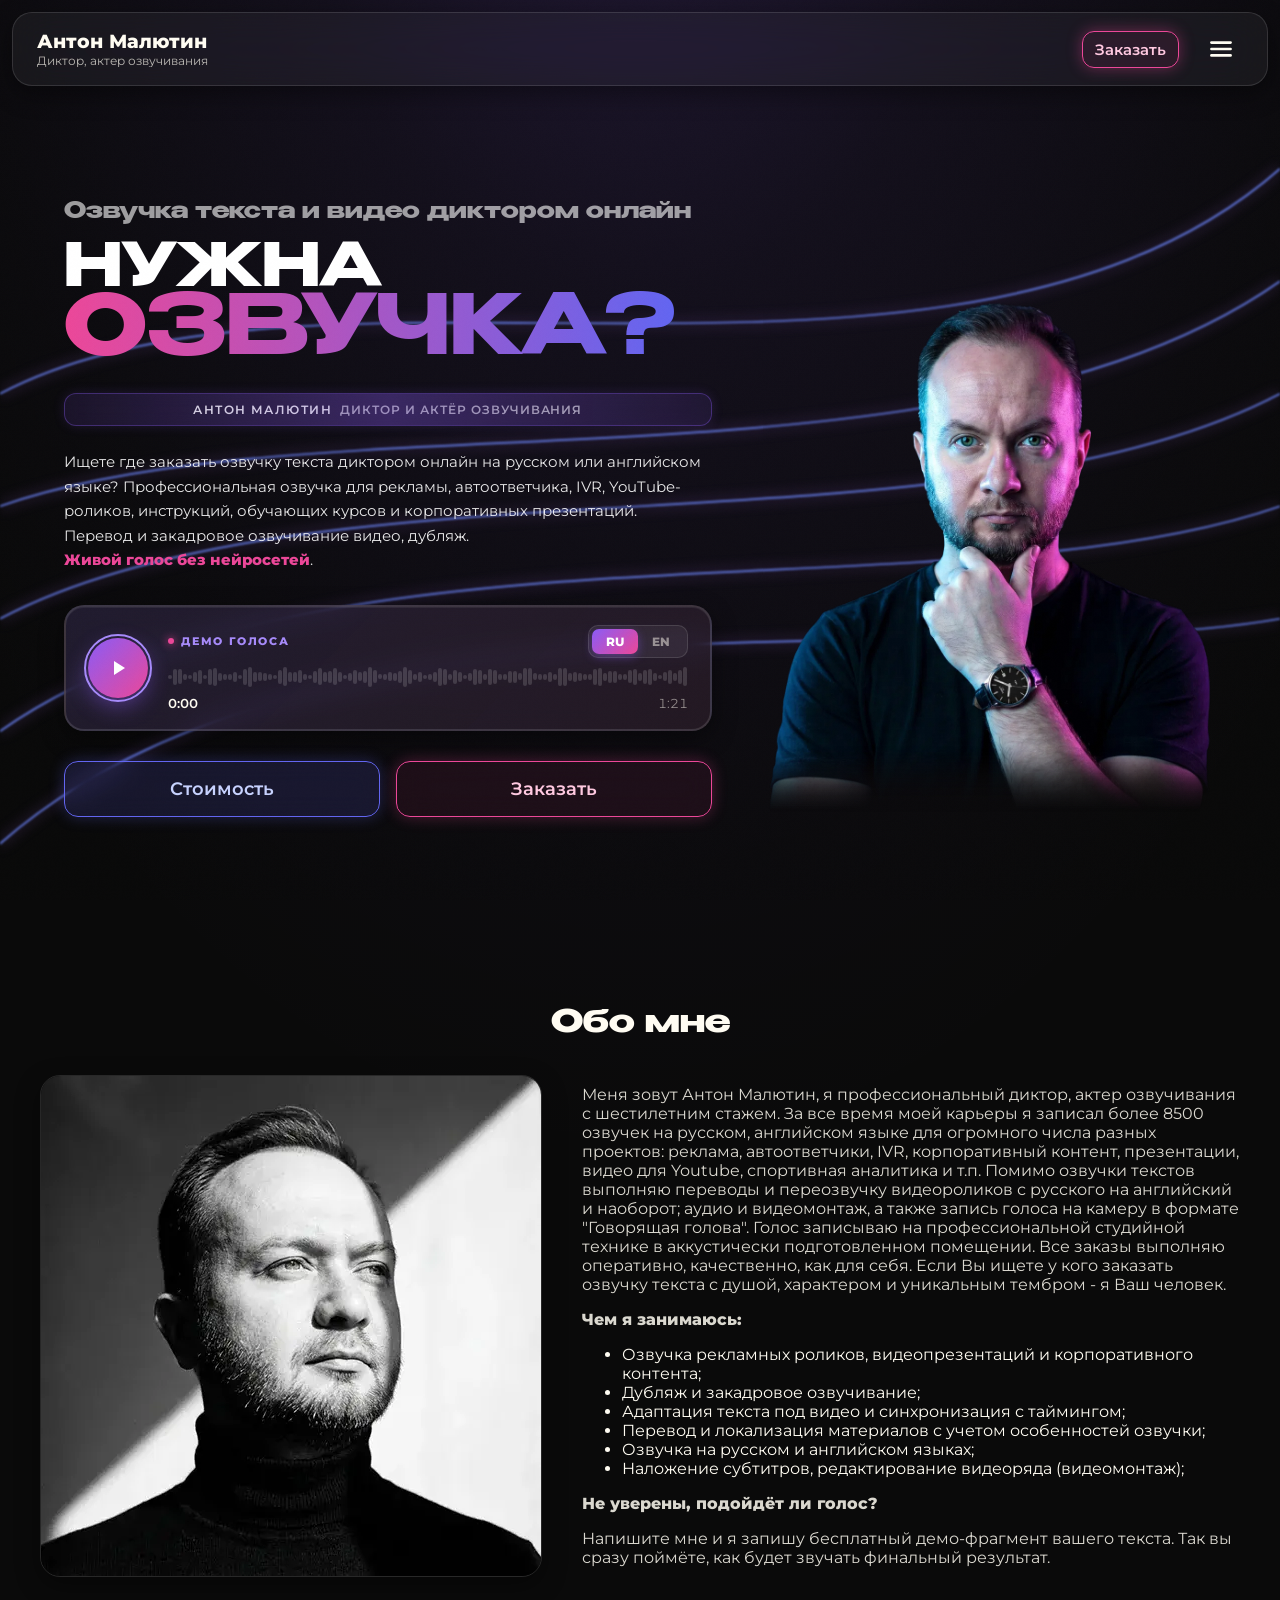
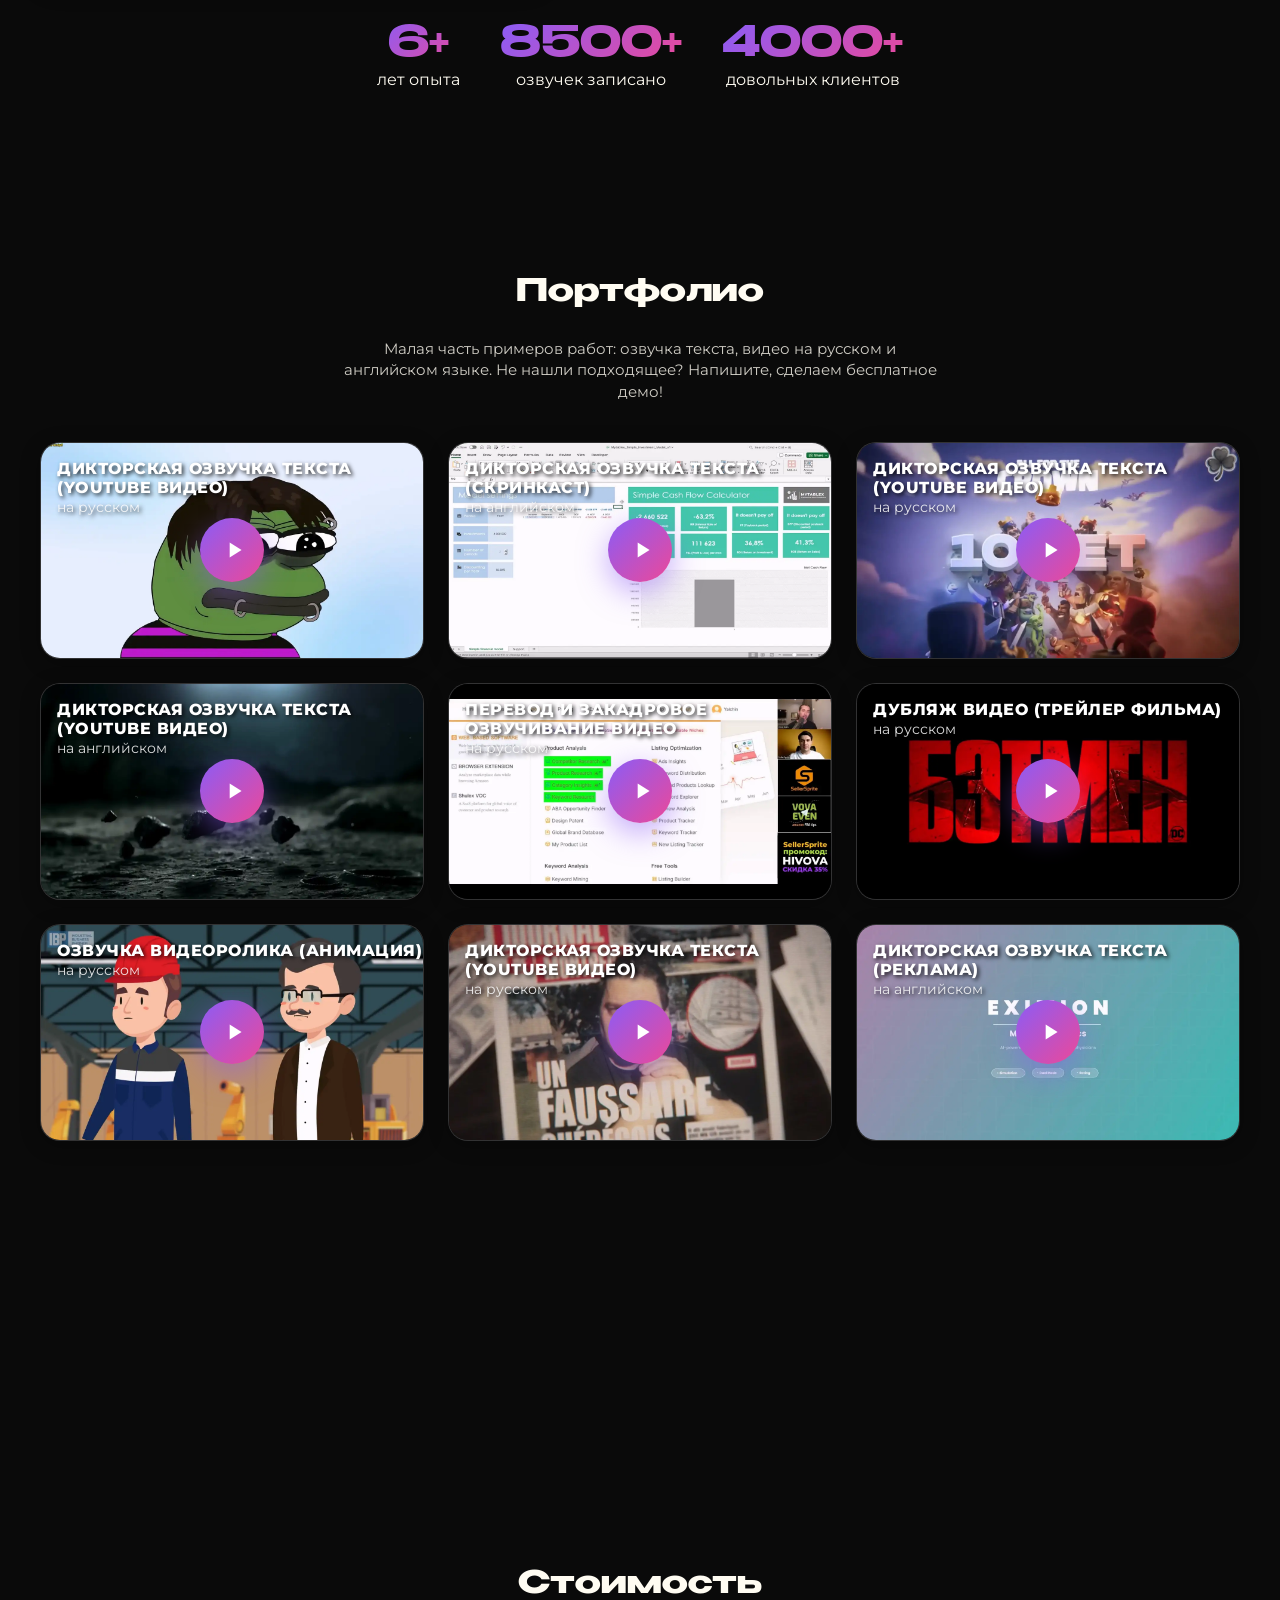
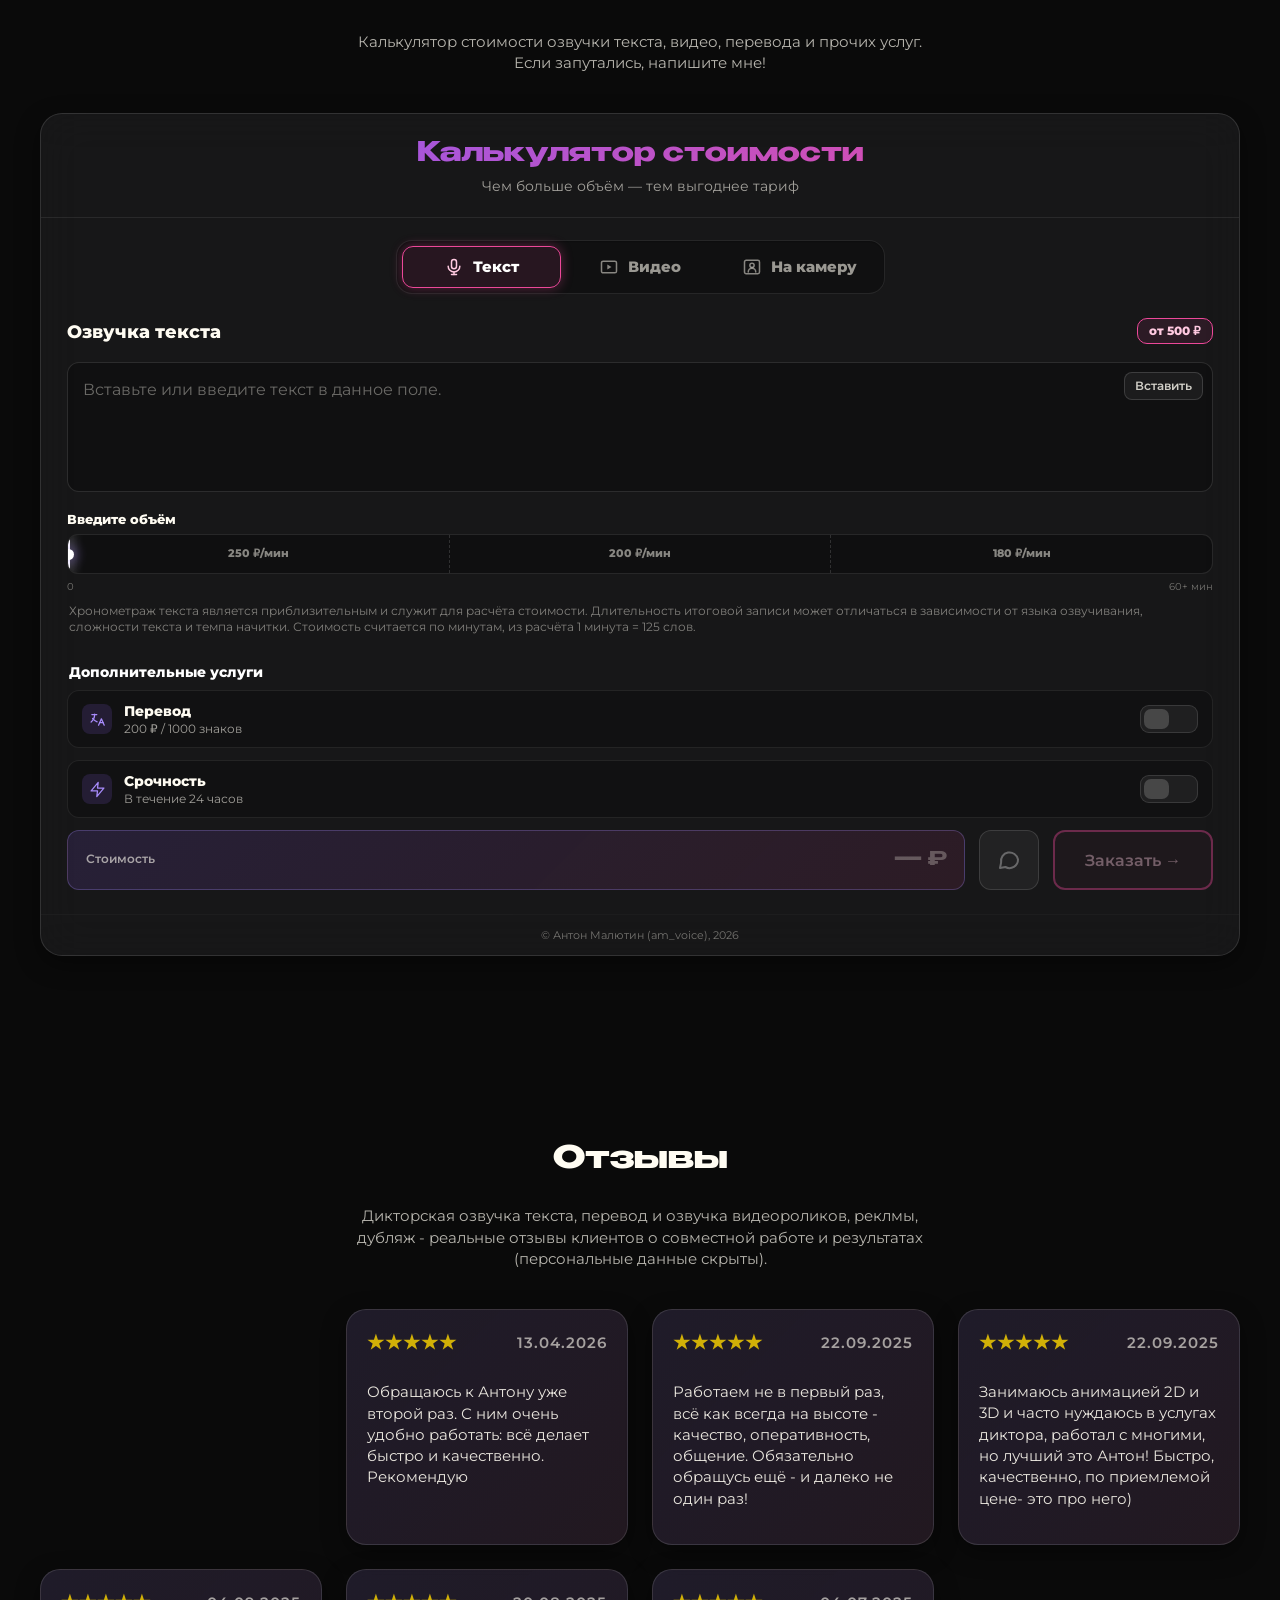
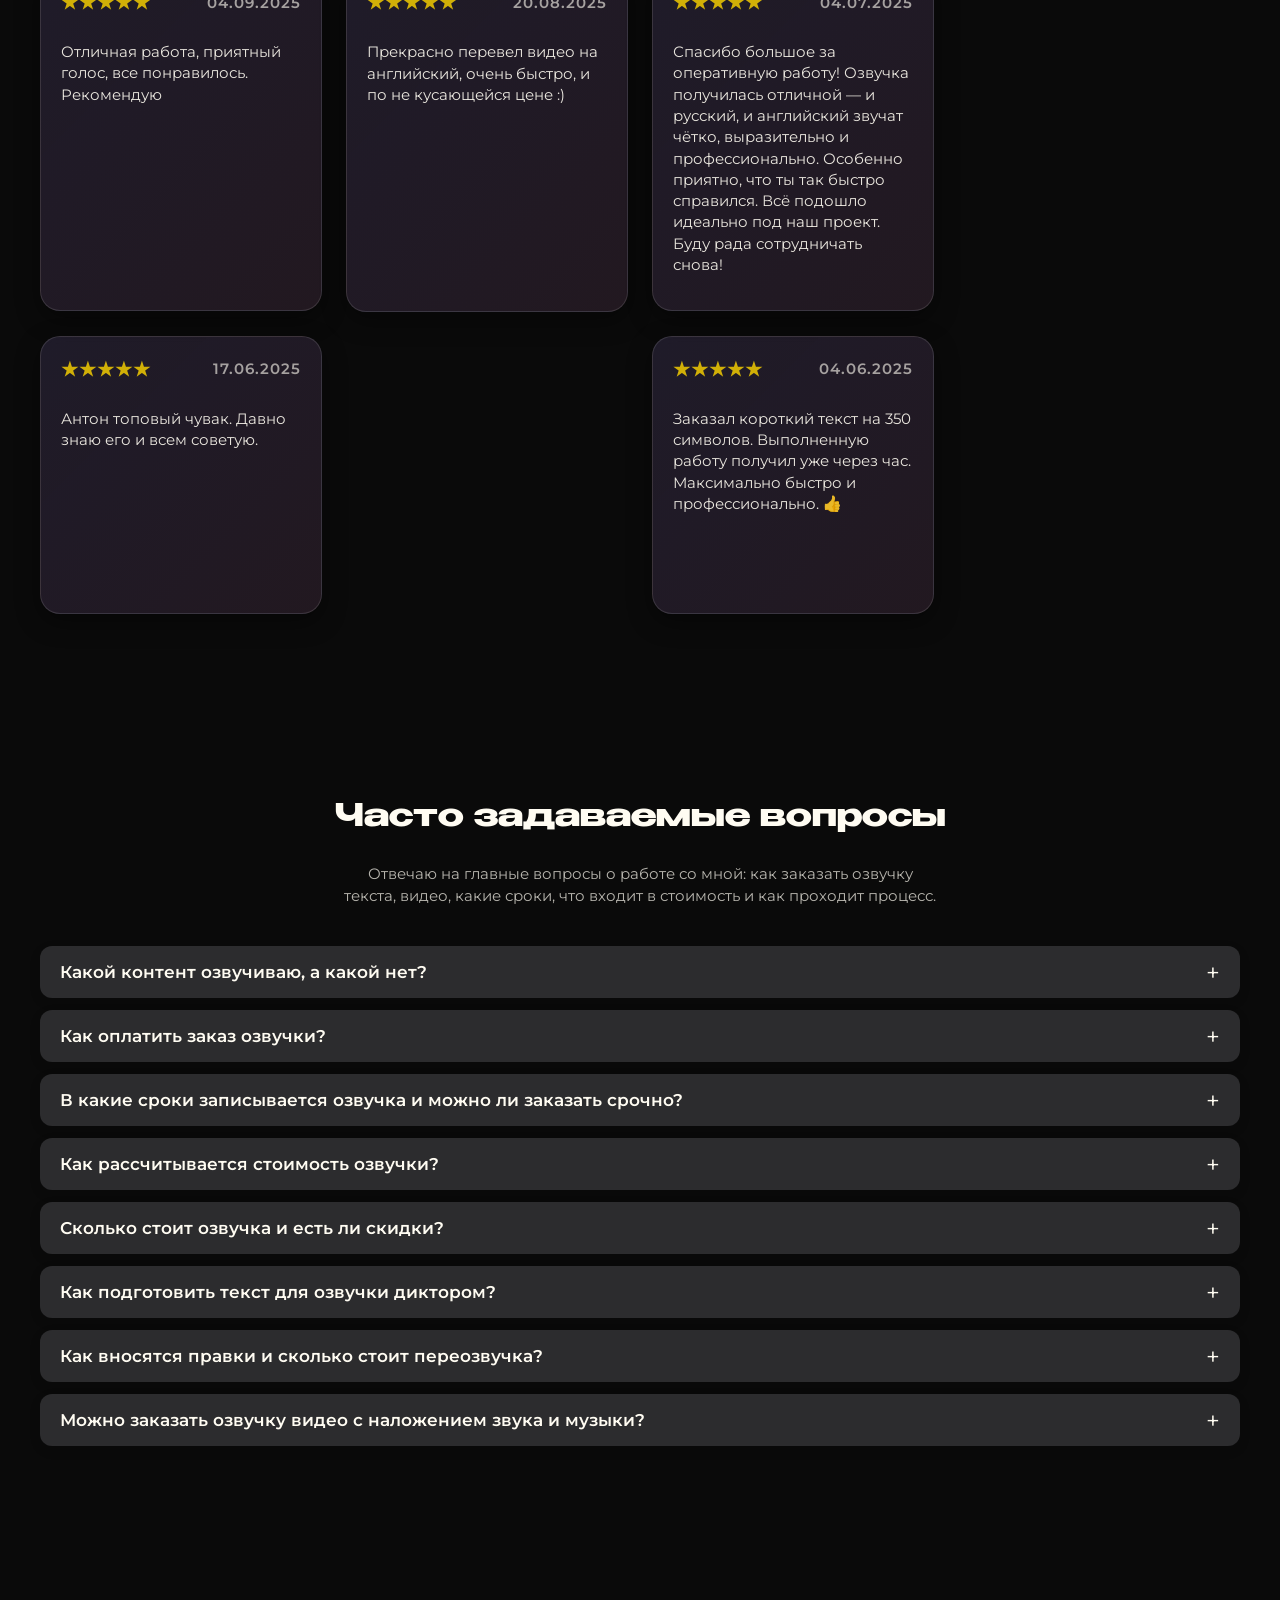
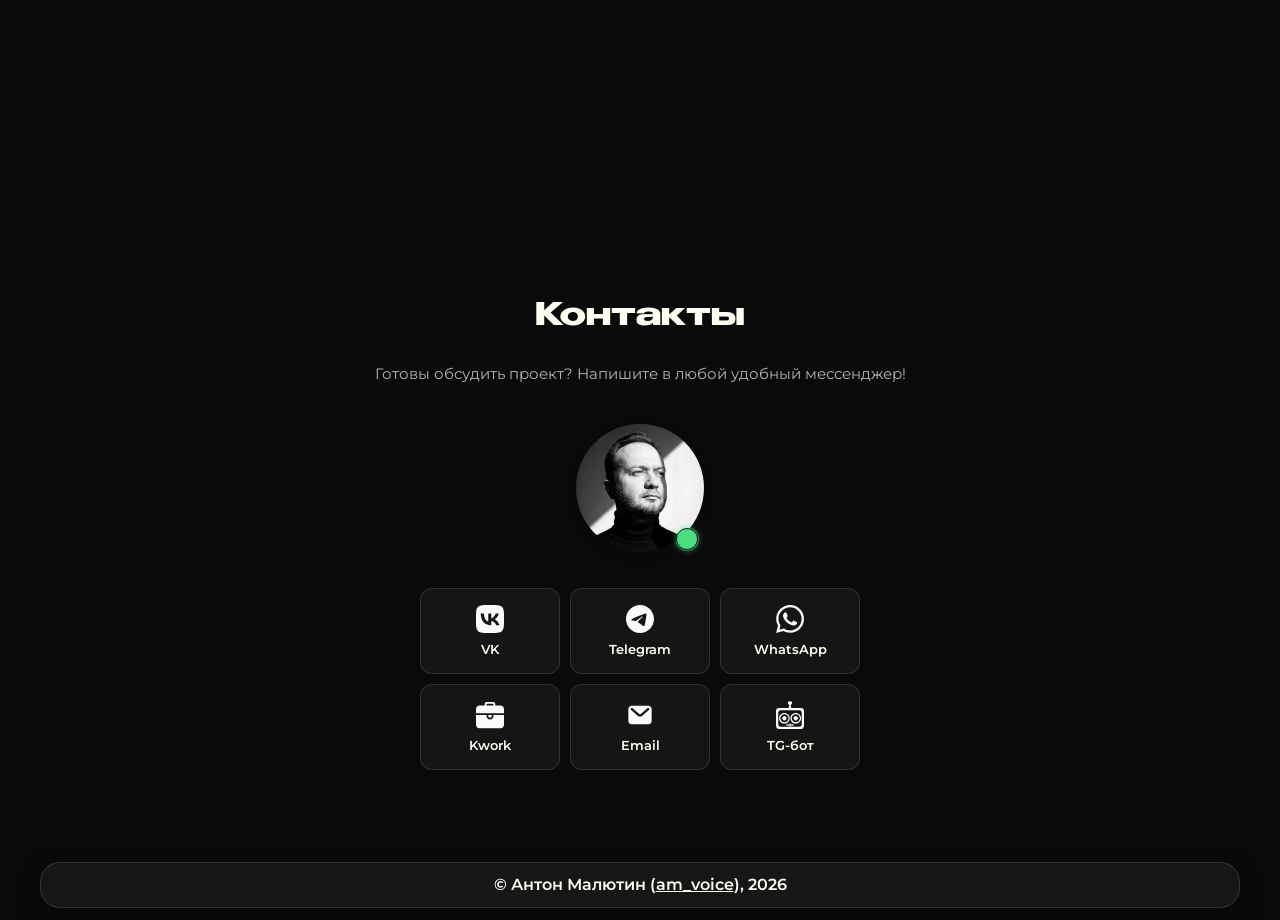
==== commit 26fbbf29: "Add files via upload" ====
--- a/index.html
+++ b/index.html
@@ -36,14 +36,14 @@
         <div class="navbar-container"><a href="#home" class="logo"><span class="logo-text">Антон Малютин</span><span class="logo-subtitle">Диктор, актер озвучивания</span></a>
             <nav class="nav-links">
             <div class="nav-lens"></div>
-            <a href="#home" data-section="home">Главная</a>
-            <a href="#about" data-section="about">Обо мне</a>
-            <a href="#portfolio" data-section="portfolio">Портфолио</a>
-            <a href="#pricing" data-section="pricing">Стоимость</a>
-            <a href="#reviews" data-section="reviews">Отзывы</a>
-            <a href="#faq" data-section="faq">FAQ</a>
-            <a href="#contacts" data-section="contacts">Контакты</a>
-            <a href="/hronometr" class="nav-hrono">
+            <a href="home" data-section="home">Главная</a>
+            <a href="about" data-section="about">Обо мне</a>
+            <a href="portfolio" data-section="portfolio">Портфолио</a>
+            <a href="pricing" data-section="pricing">Стоимость</a>
+            <a href="reviews" data-section="reviews">Отзывы</a>
+            <a href="faq" data-section="faq">FAQ</a>
+            <a href="contacts" data-section="contacts">Контакты</a>
+            <a href="/hronometr/" class="nav-hrono">
                 <img src="/static/ico/hrono.svg" alt="Hrono" aria-hidden="true" width="16" height="16">
                 Хронометр
             </a>
@@ -54,14 +54,14 @@
         </div>
     </header>
     <div class="mobile-menu" id="mobileMenu">
-        <a href="#home">Главная</a>
-        <a href="#about">Обо мне</a>
-        <a href="#portfolio">Портфолио</a>
-        <a href="#pricing">Стоимость</a>
-        <a href="#reviews">Отзывы</a>
-        <a href="#faq">FAQ</a>
-        <a href="#contacts" class="highlight">Контакты</a>
-        <a href="/hronometr" class="nav-hrono">
+        <a href="home">Главная</a>
+        <a href="about">Обо мне</a>
+        <a href="portfolio">Портфолио</a>
+        <a href="pricing">Стоимость</a>
+        <a href="reviews">Отзывы</a>
+        <a href="faq">FAQ</a>
+        <a href="contacts" class="highlight">Контакты</a>
+        <a href="/hronometr/" class="nav-hrono">
             <img src="/static/ico/hrono.svg" alt="Hrono" aria-hidden="true" width="20" height="20">
             Хронометр
         </a>
--- a/calc.css
+++ b/calc.css
@@ -180,7 +180,7 @@
   .info-pop .ln.tot{margin-top:7px;padding-top:7px;border-top:1px solid rgba(255,255,255,.15)}
   .info-pop .ln.tot span{opacity:1;font-weight:700}
   .info-pop .ln.tot b{color:#ffc9e0}
-  .price-val{font-size:2.4rem;font-family:'Benzin',sans-serif;line-height:normal;letter-spacing:-1px;white-space:nowrap;
+  .price-val{font-size:2.4rem;font-family:'Benzin',sans-serif;line-height:1;letter-spacing:-1px;white-space:nowrap;
     background:var(--gradient1);-webkit-background-clip:text;background-clip:text;-webkit-text-fill-color:transparent}
   .price-val.idle{background:none;-webkit-text-fill-color:rgba(255,252,242,.28);font-size:1.5rem}
   .price-val small{font-size:1.2rem}
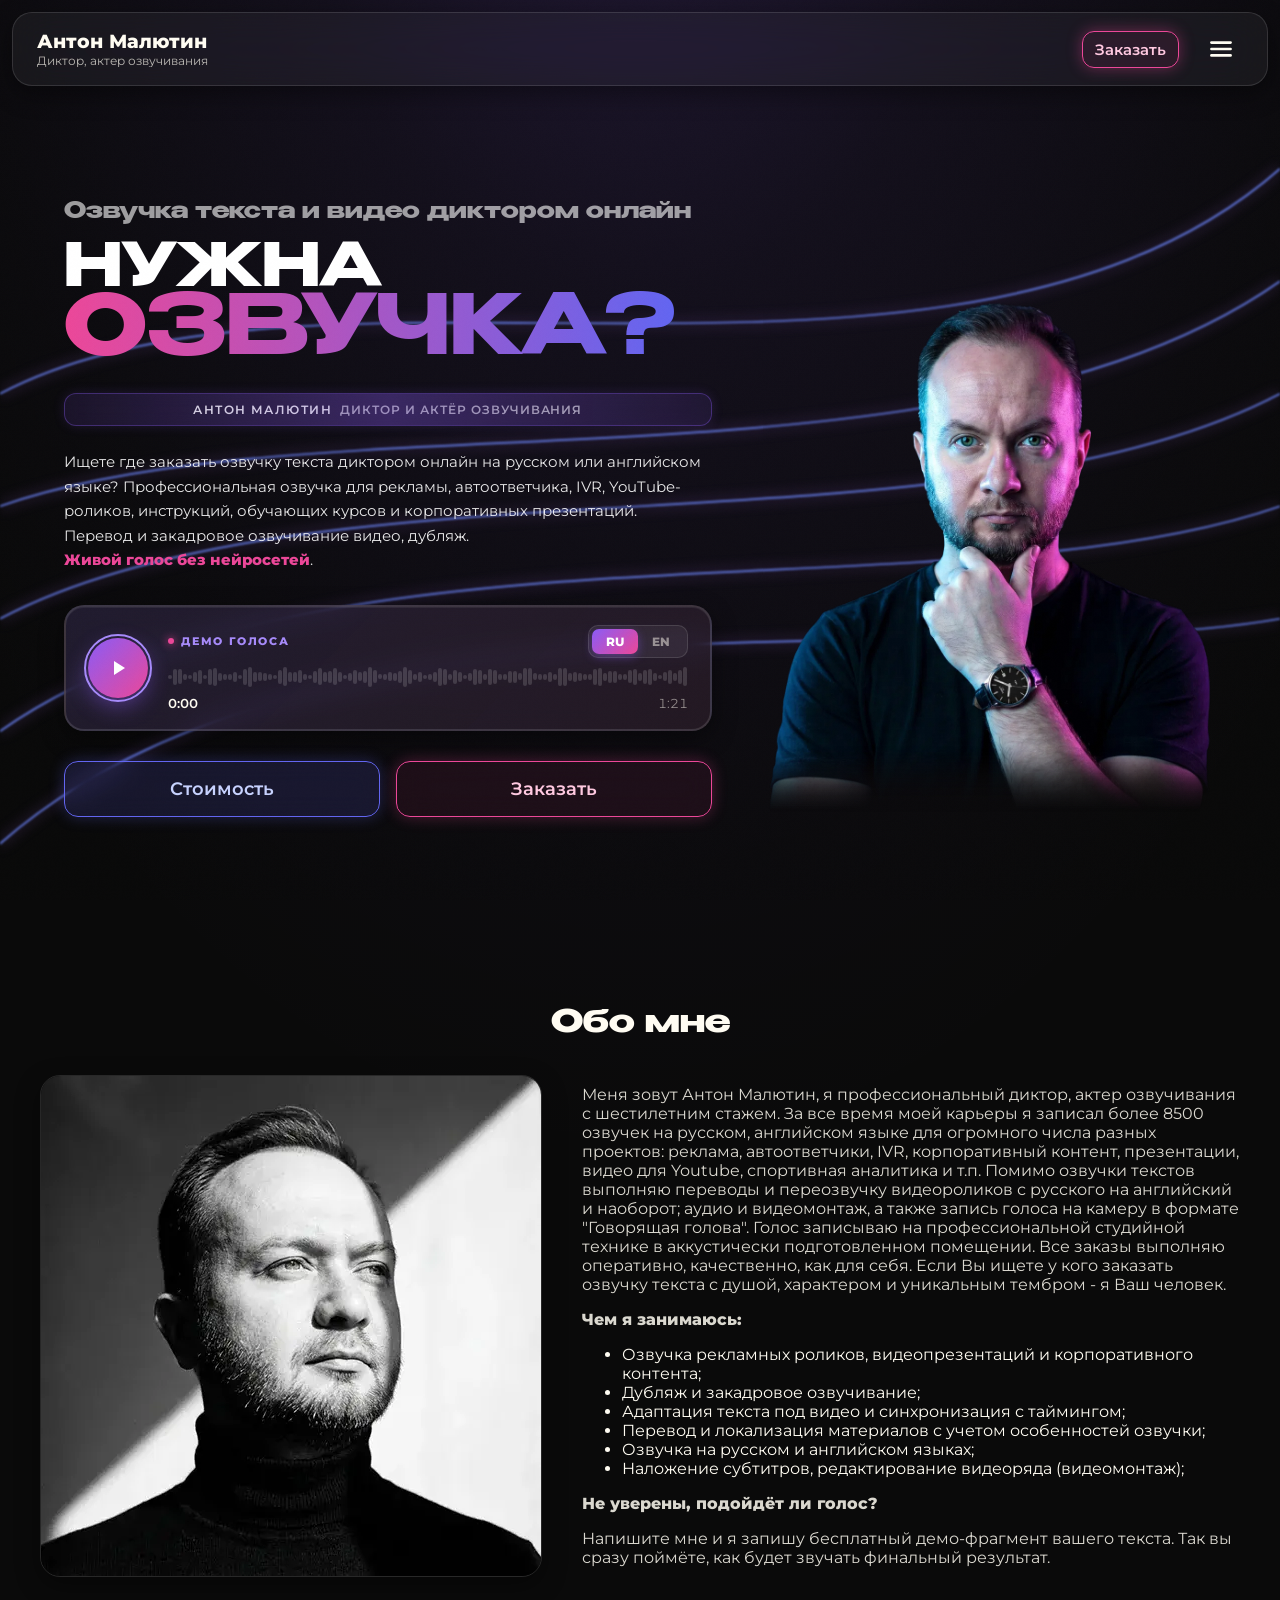
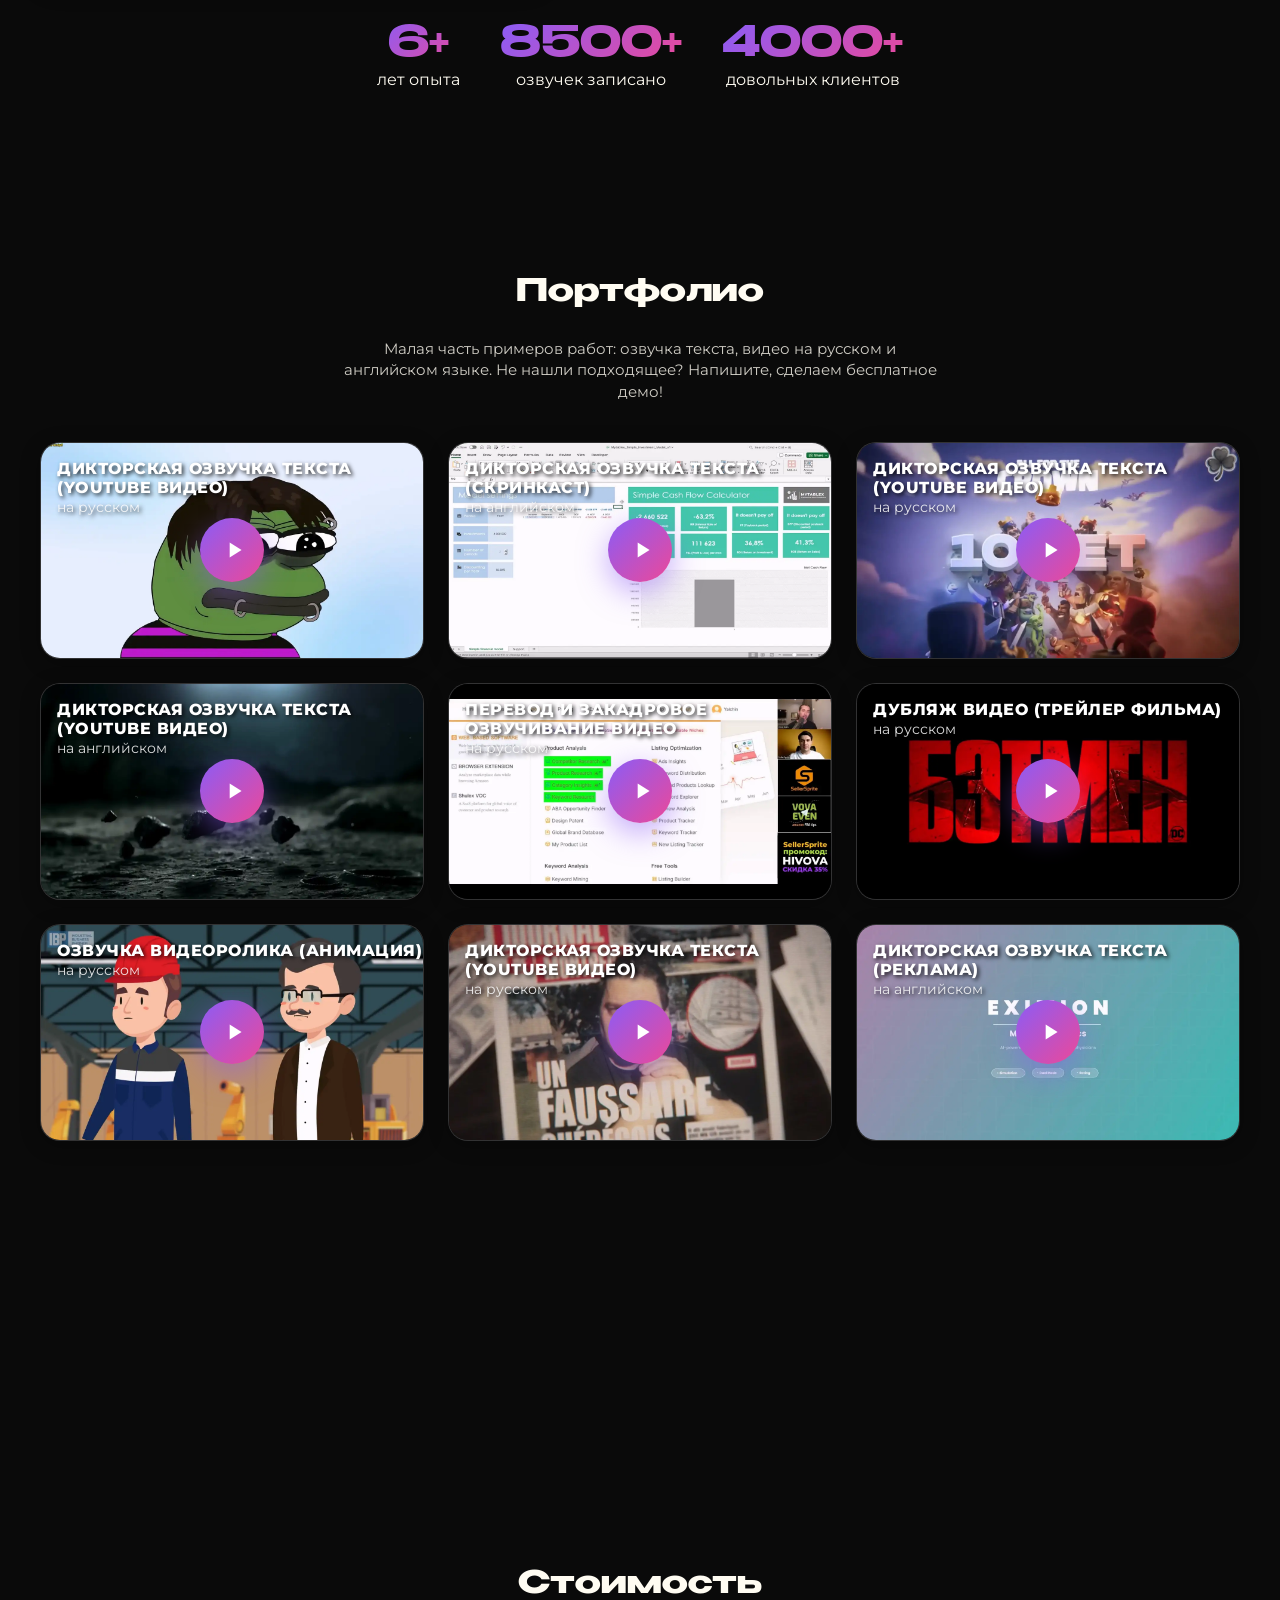
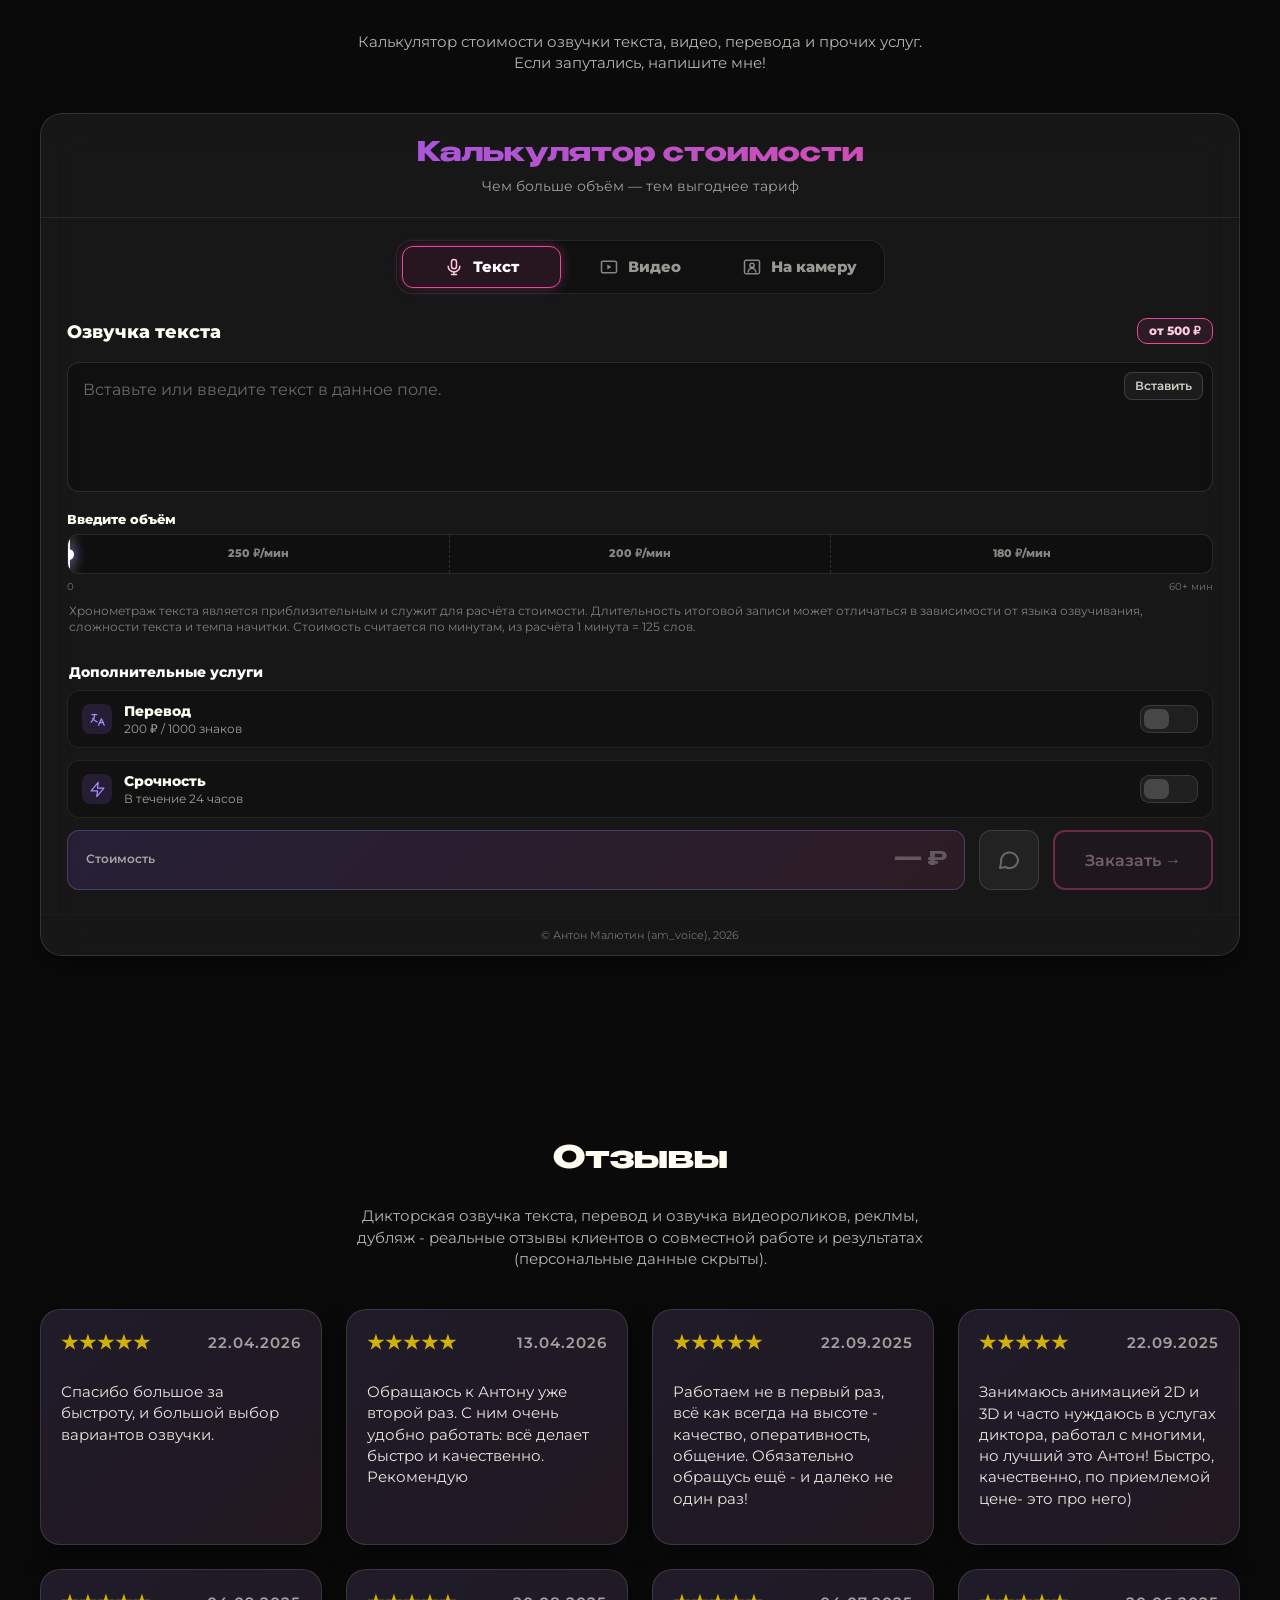
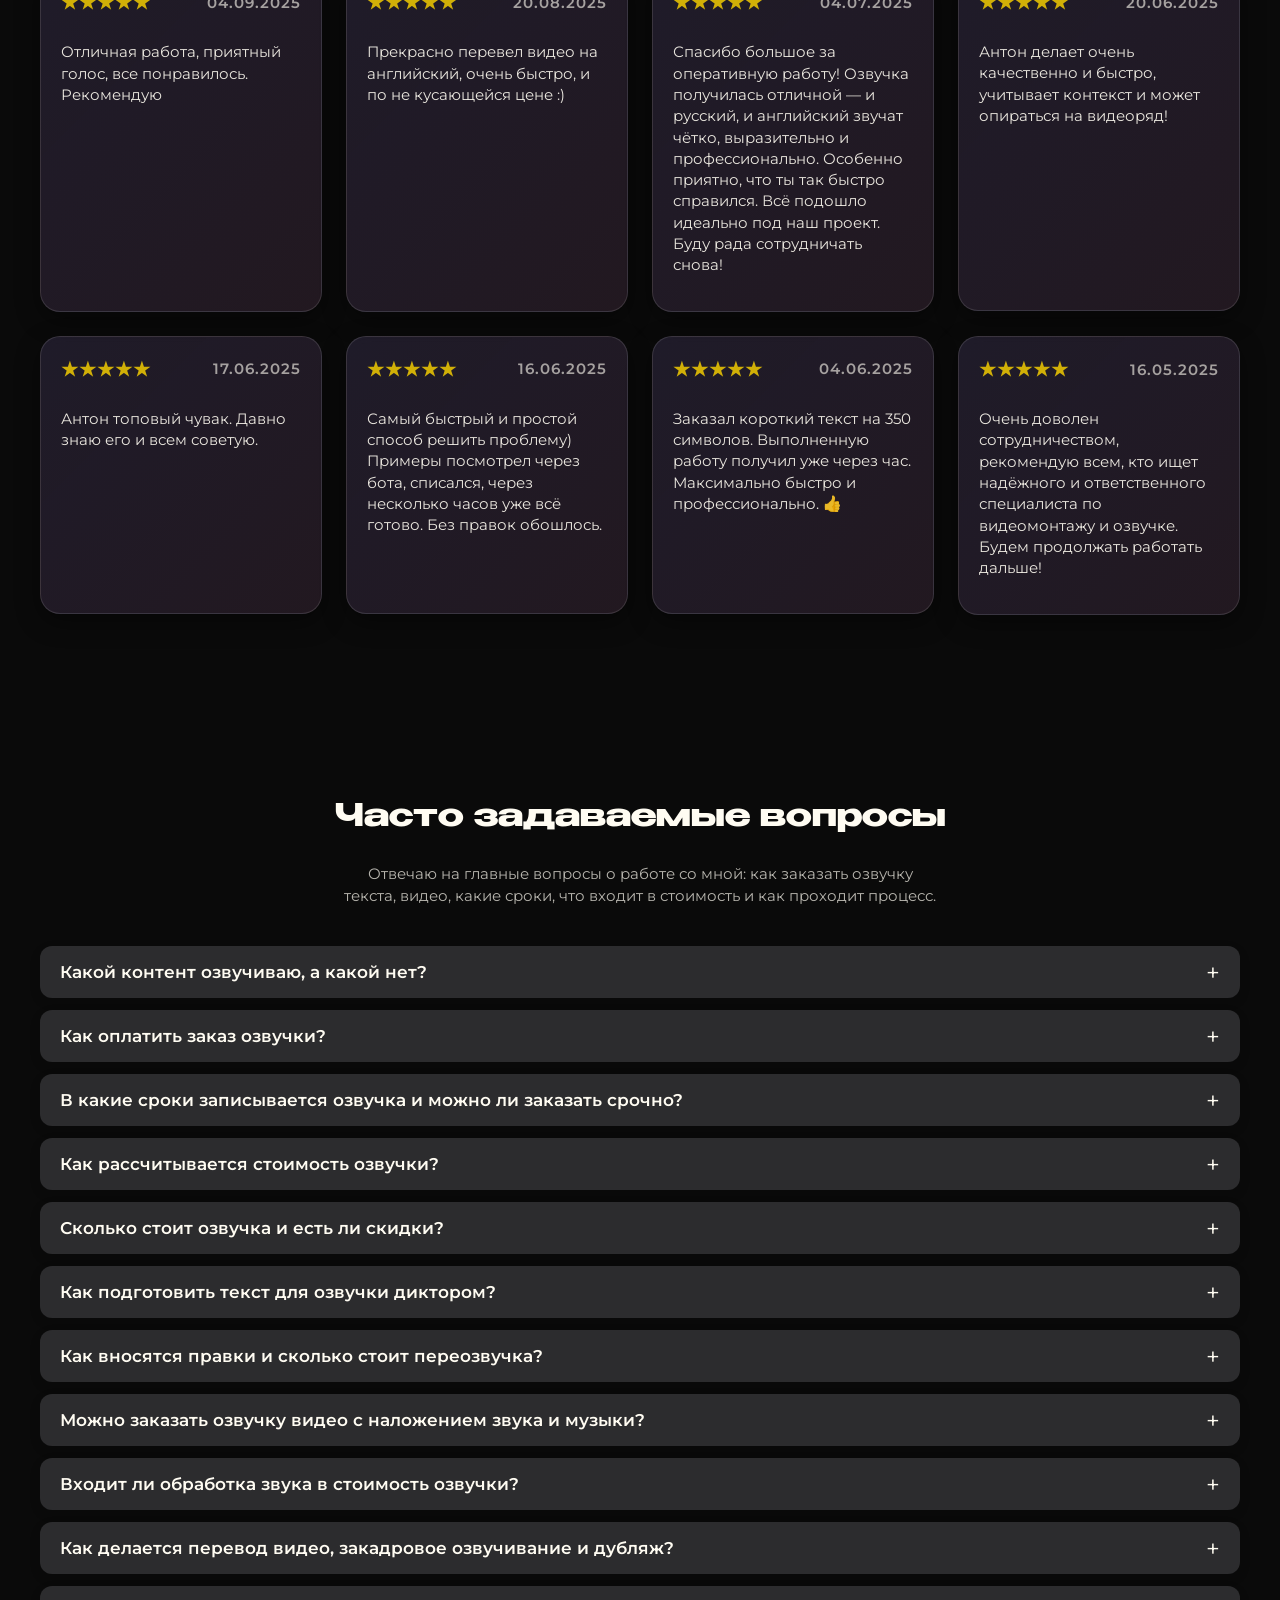
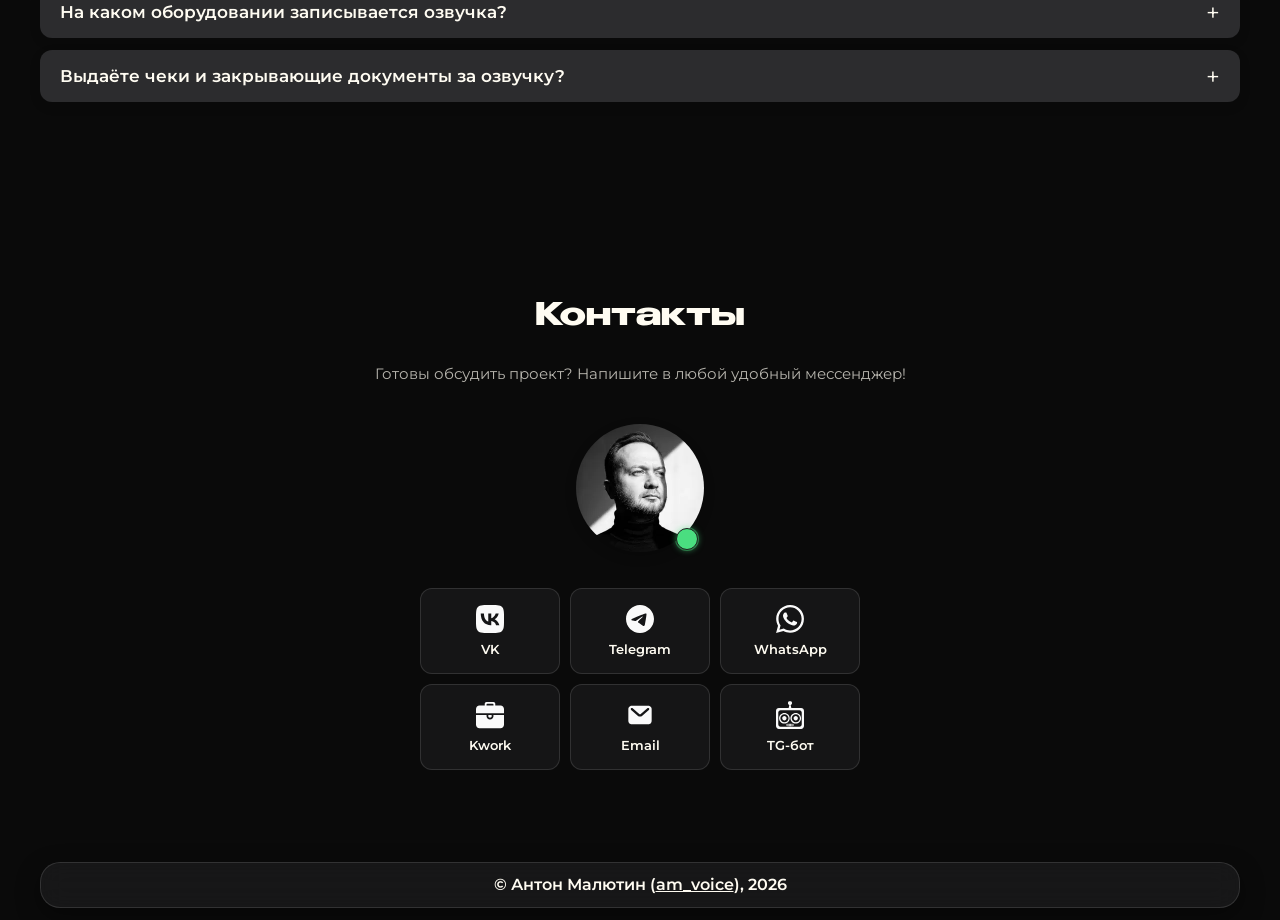
==== commit e1871695: "Add files via upload" ====
--- a/index.html
+++ b/index.html
@@ -36,13 +36,13 @@
         <div class="navbar-container"><a href="#home" class="logo"><span class="logo-text">Антон Малютин</span><span class="logo-subtitle">Диктор, актер озвучивания</span></a>
             <nav class="nav-links">
             <div class="nav-lens"></div>
-            <a href="home" data-section="home">Главная</a>
-            <a href="about" data-section="about">Обо мне</a>
-            <a href="portfolio" data-section="portfolio">Портфолио</a>
-            <a href="pricing" data-section="pricing">Стоимость</a>
-            <a href="reviews" data-section="reviews">Отзывы</a>
-            <a href="faq" data-section="faq">FAQ</a>
-            <a href="contacts" data-section="contacts">Контакты</a>
+            <a href="#home" data-section="home">Главная</a>
+            <a href="#about" data-section="about">Обо мне</a>
+            <a href="#portfolio" data-section="portfolio">Портфолио</a>
+            <a href="#pricing" data-section="pricing">Стоимость</a>
+            <a href="#reviews" data-section="reviews">Отзывы</a>
+            <a href="#faq" data-section="faq">FAQ</a>
+            <a href="#contacts" data-section="contacts">Контакты</a>
             <a href="/hronometr/" class="nav-hrono">
                 <img src="/static/ico/hrono.svg" alt="Hrono" aria-hidden="true" width="16" height="16">
                 Хронометр
@@ -54,13 +54,13 @@
         </div>
     </header>
     <div class="mobile-menu" id="mobileMenu">
-        <a href="home">Главная</a>
-        <a href="about">Обо мне</a>
-        <a href="portfolio">Портфолио</a>
-        <a href="pricing">Стоимость</a>
-        <a href="reviews">Отзывы</a>
-        <a href="faq">FAQ</a>
-        <a href="contacts" class="highlight">Контакты</a>
+        <a href="#home">Главная</a>
+        <a href="#about">Обо мне</a>
+        <a href="#portfolio">Портфолио</a>
+        <a href="#pricing">Стоимость</a>
+        <a href="#reviews">Отзывы</a>
+        <a href="#faq">FAQ</a>
+        <a href="#contacts" class="highlight">Контакты</a>
         <a href="/hronometr/" class="nav-hrono">
             <img src="/static/ico/hrono.svg" alt="Hrono" aria-hidden="true" width="20" height="20">
             Хронометр
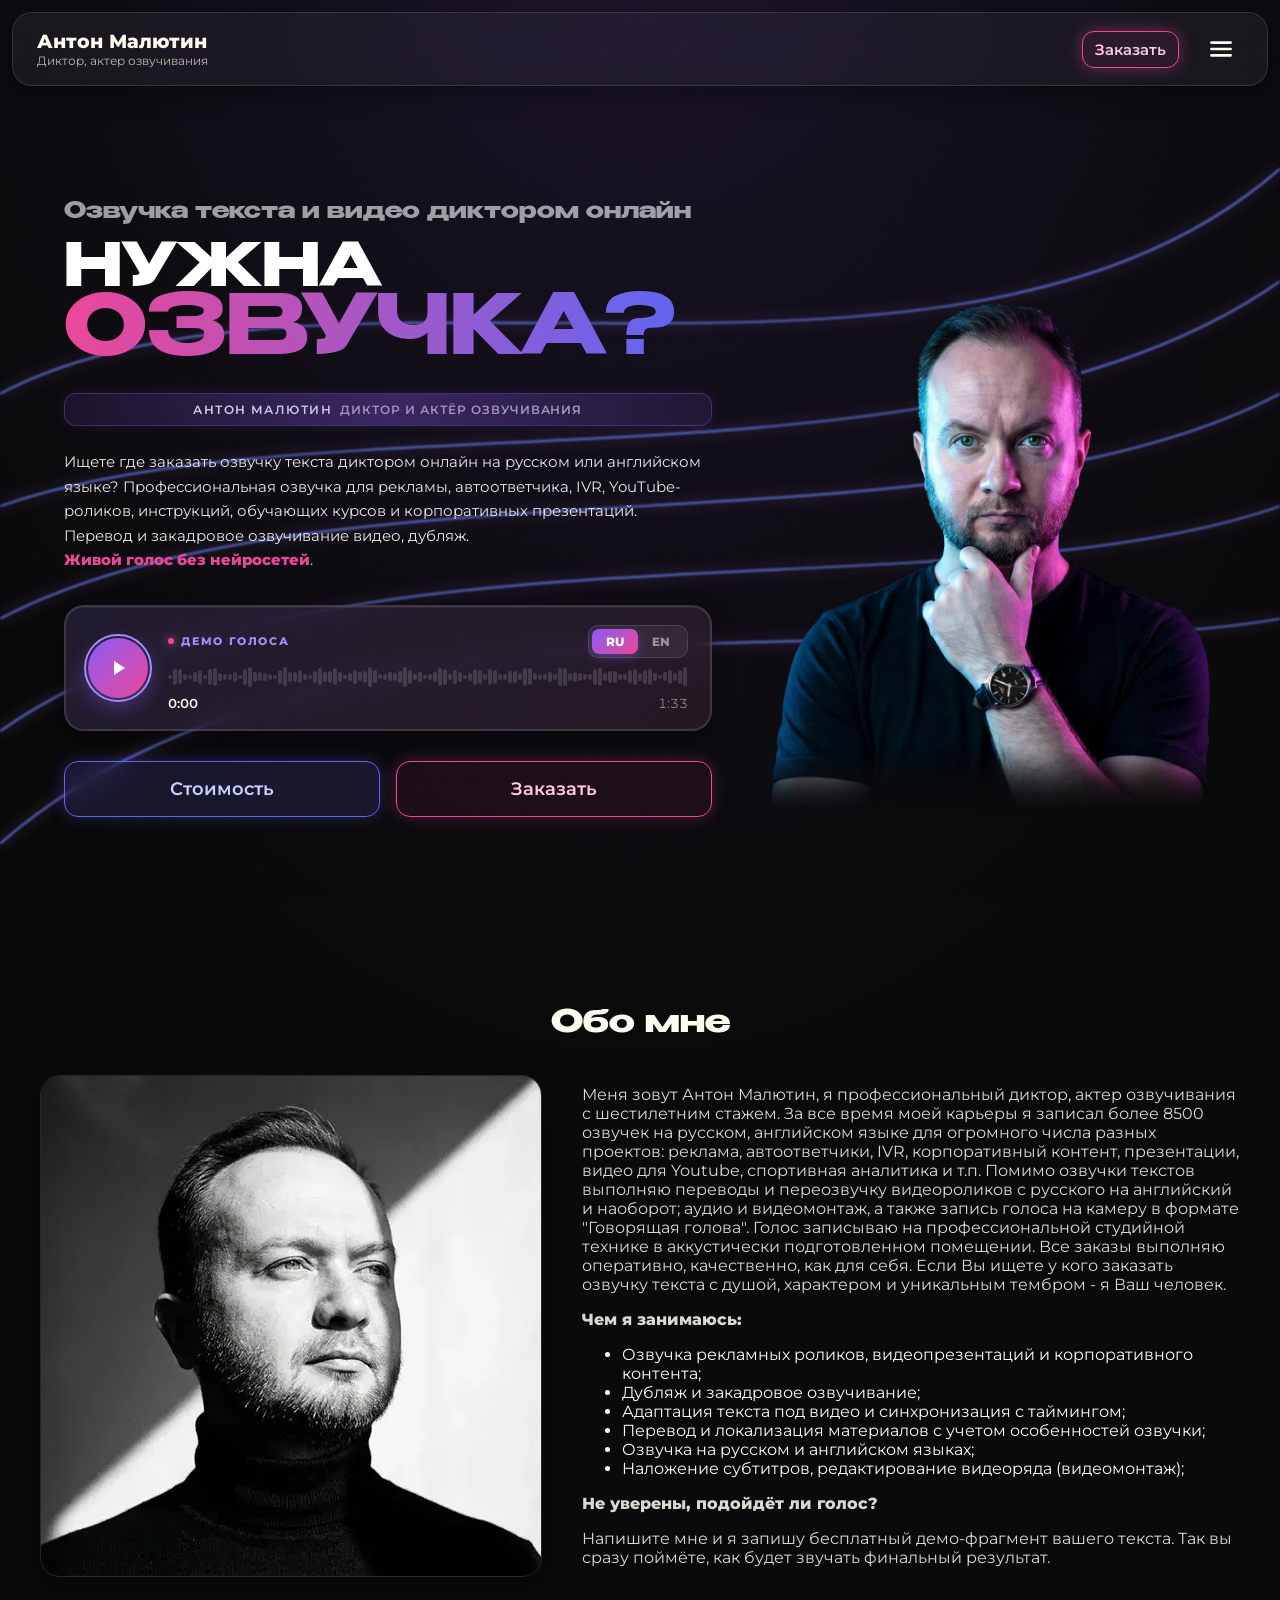
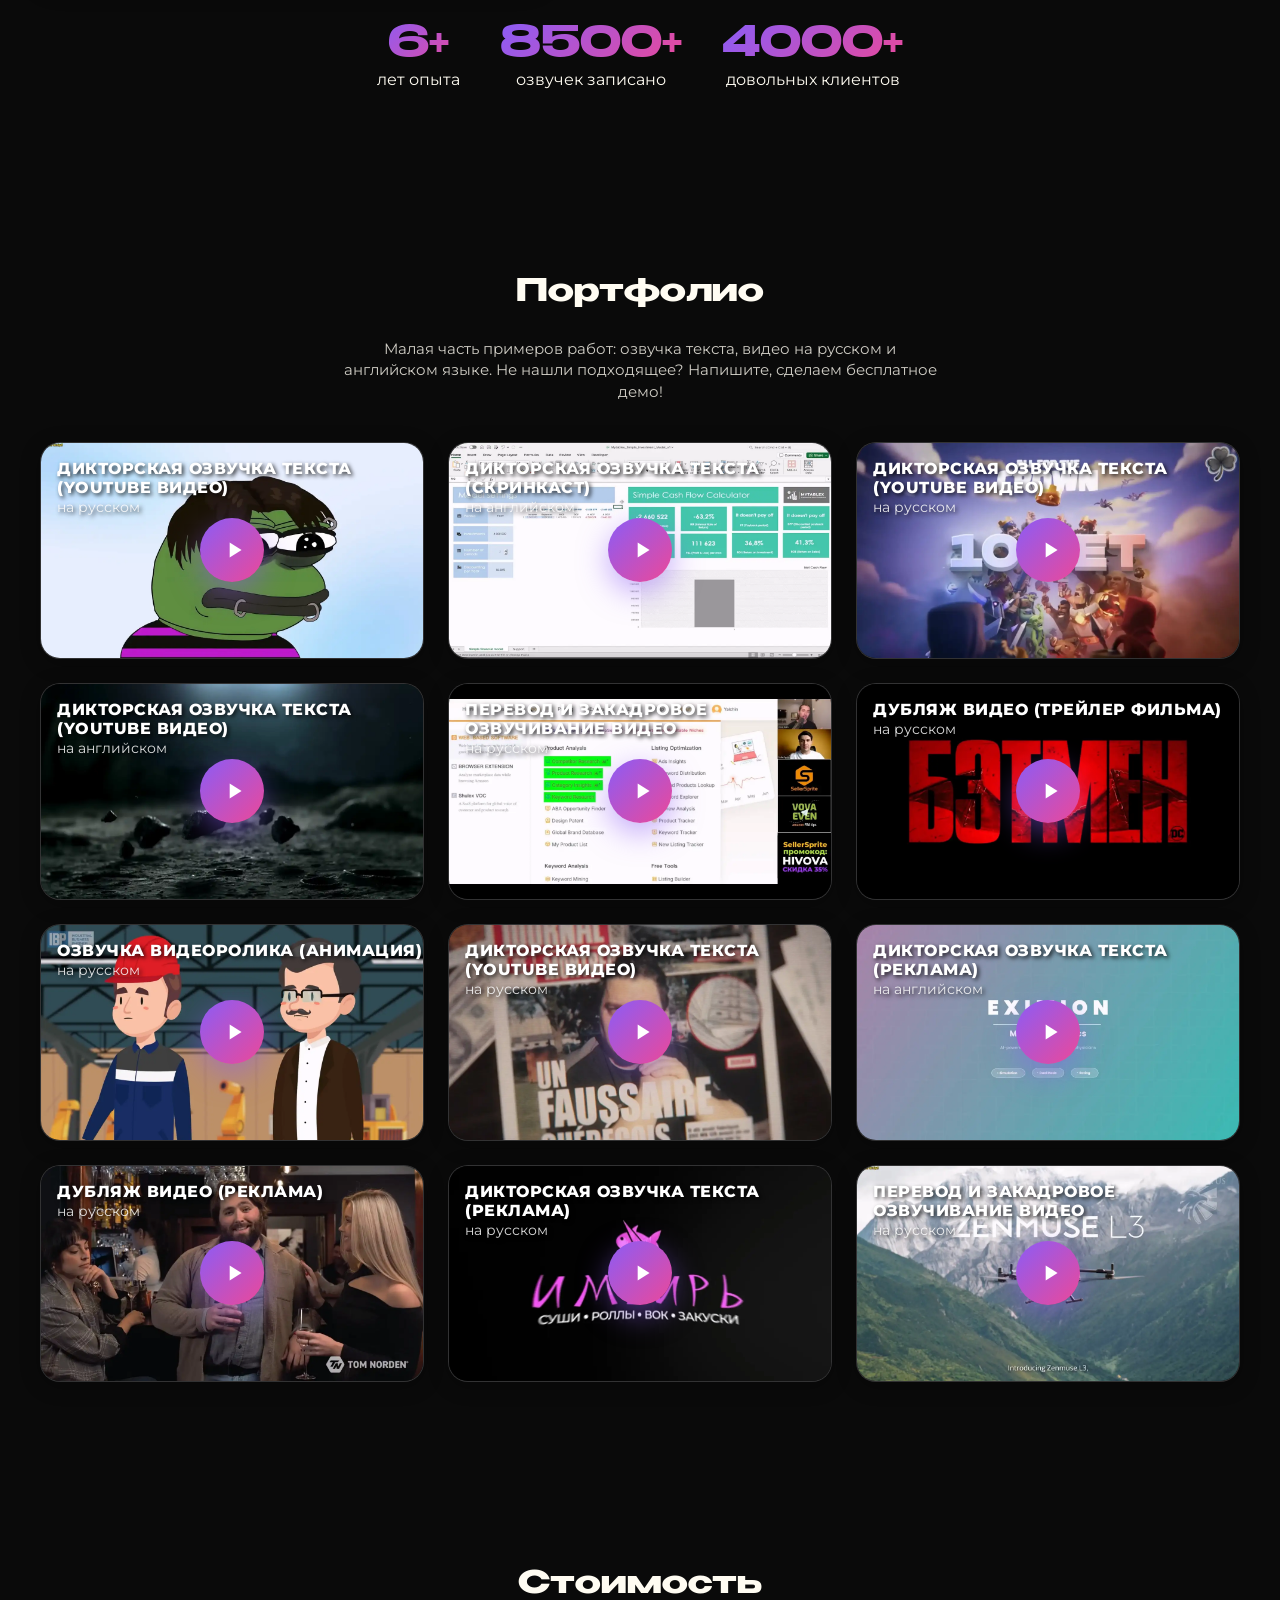
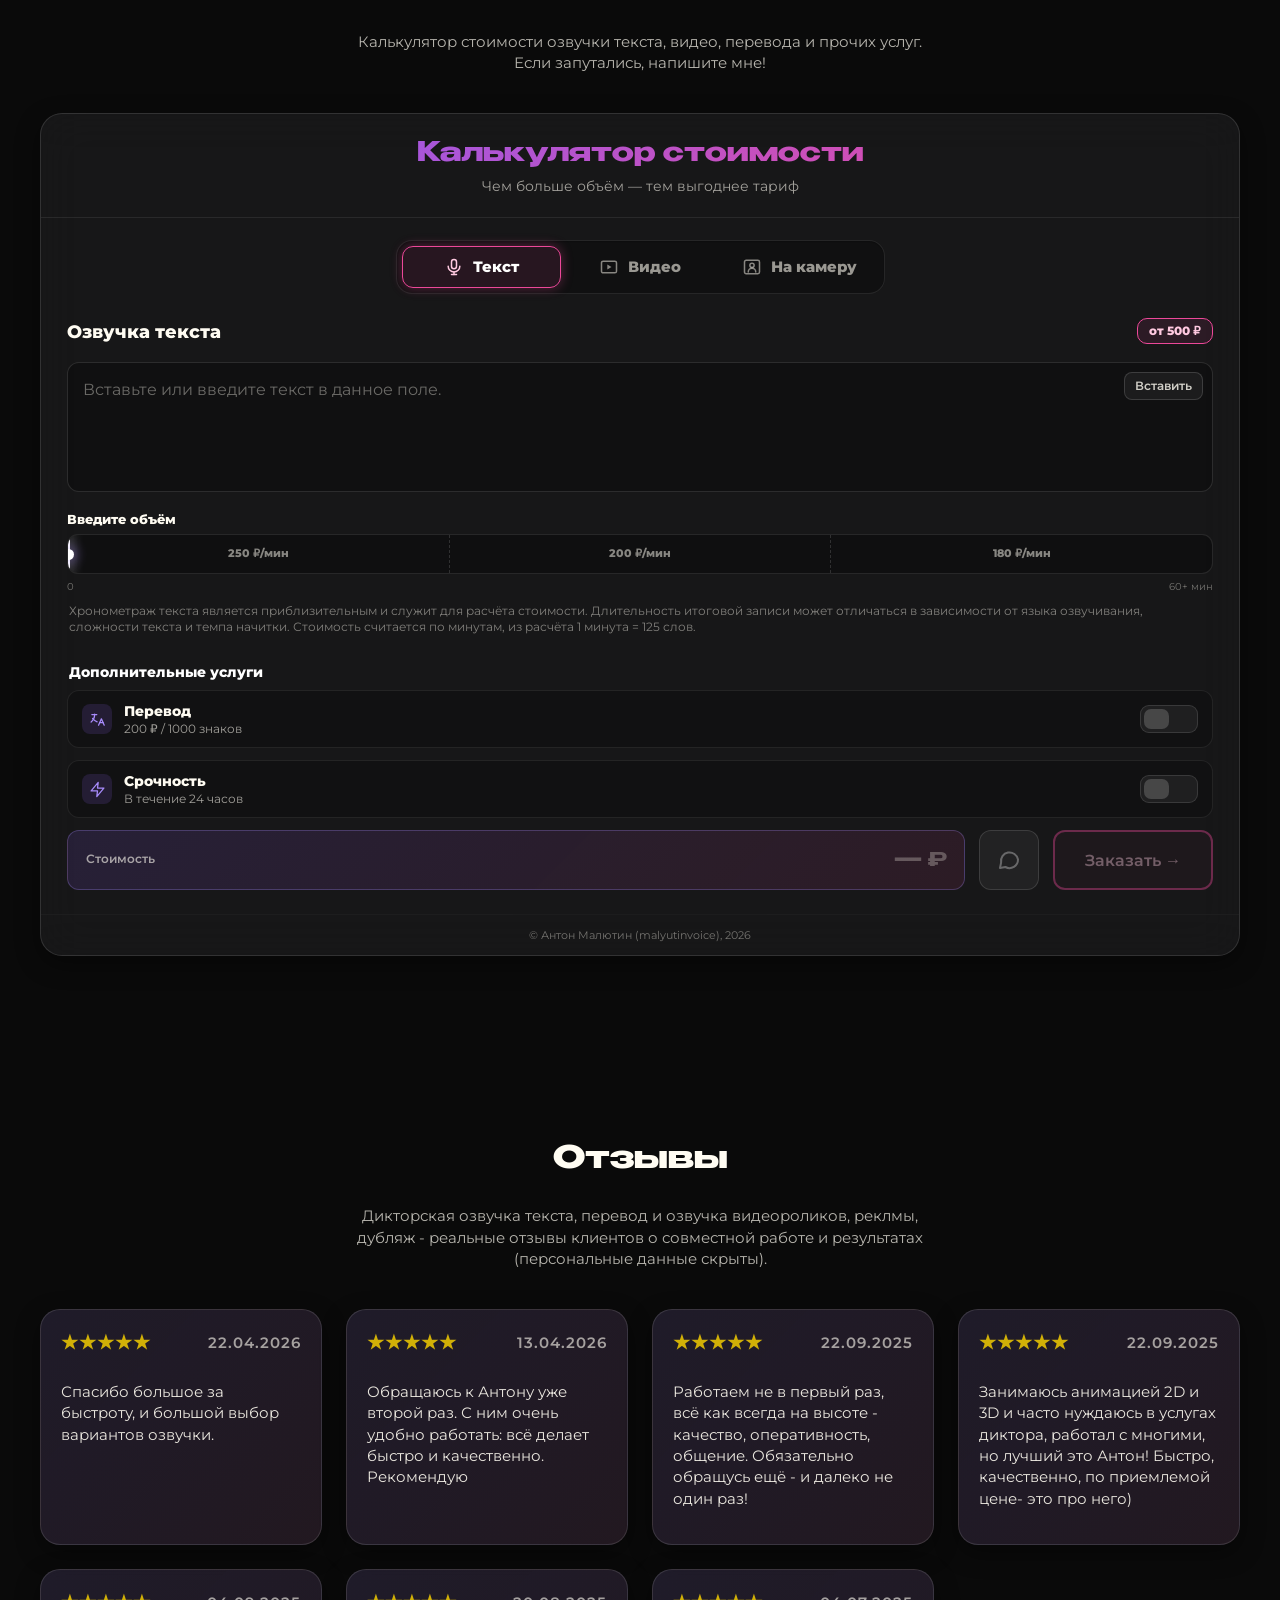
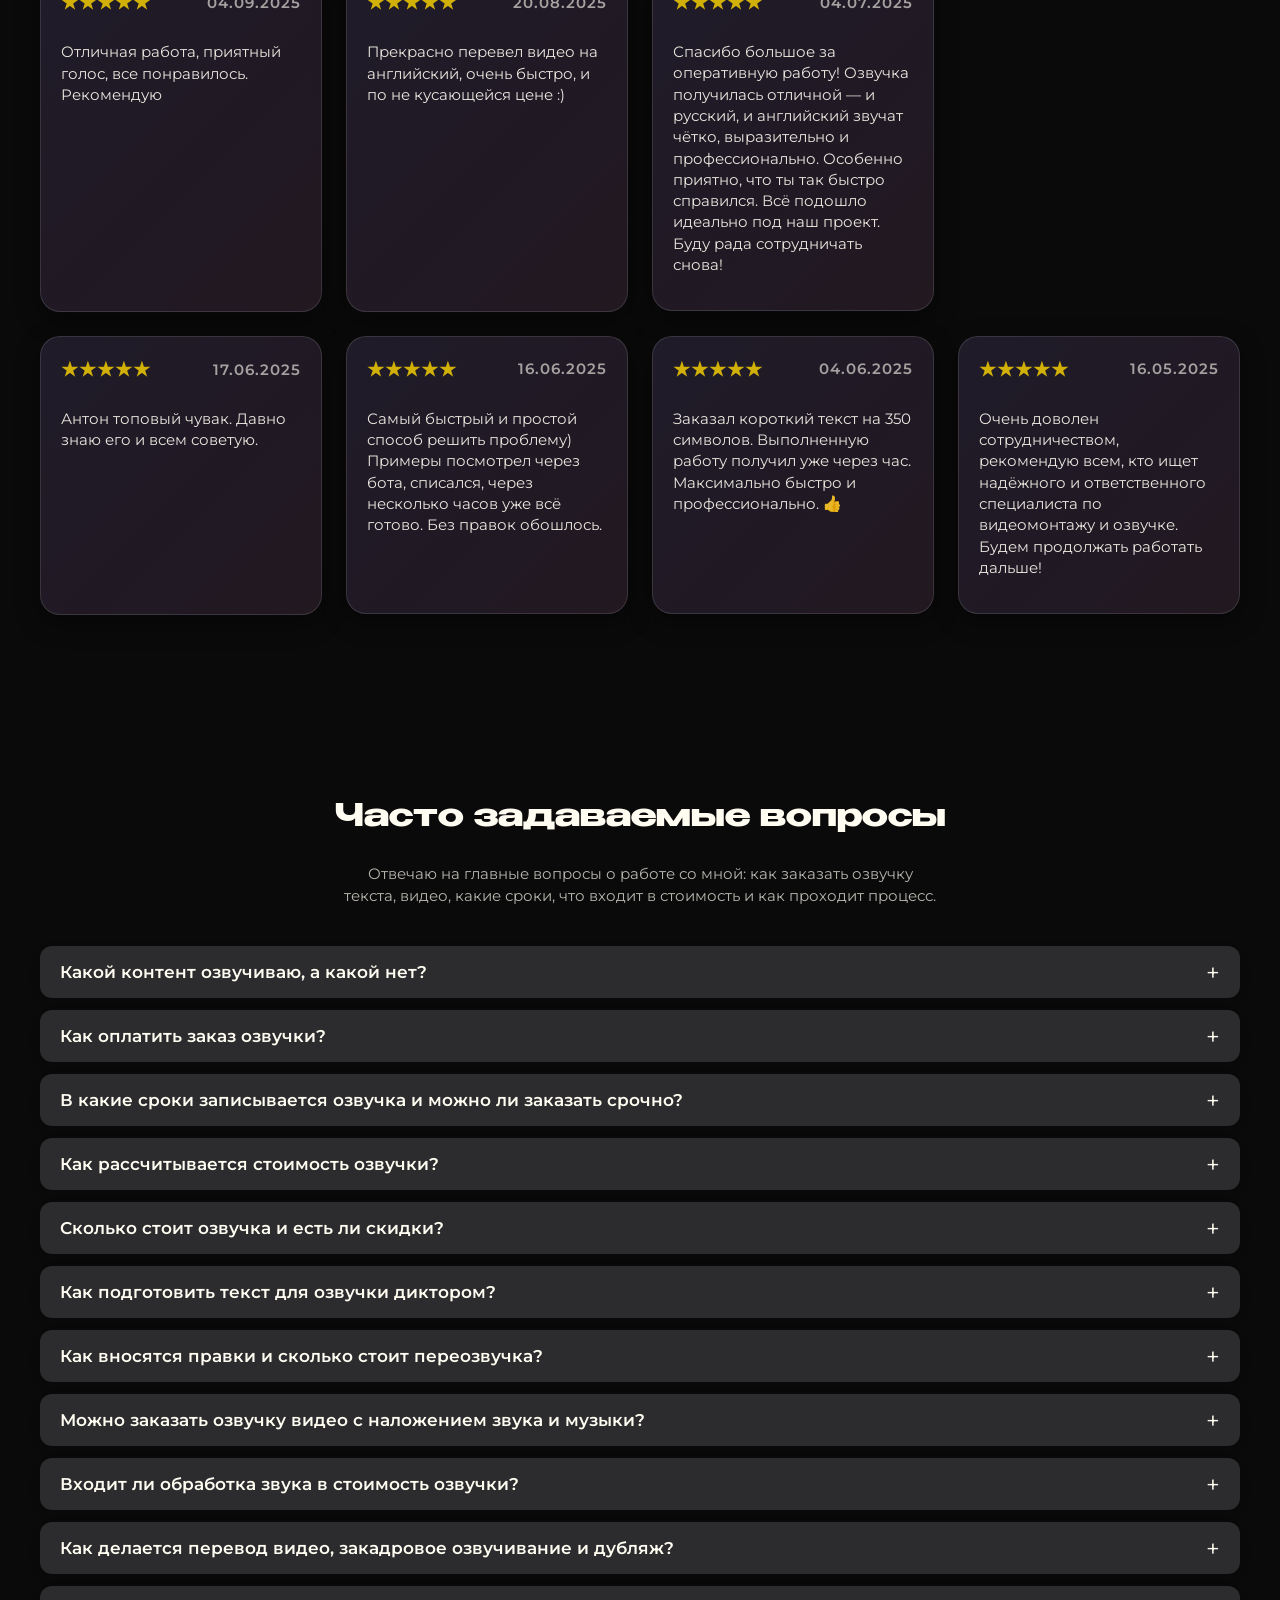
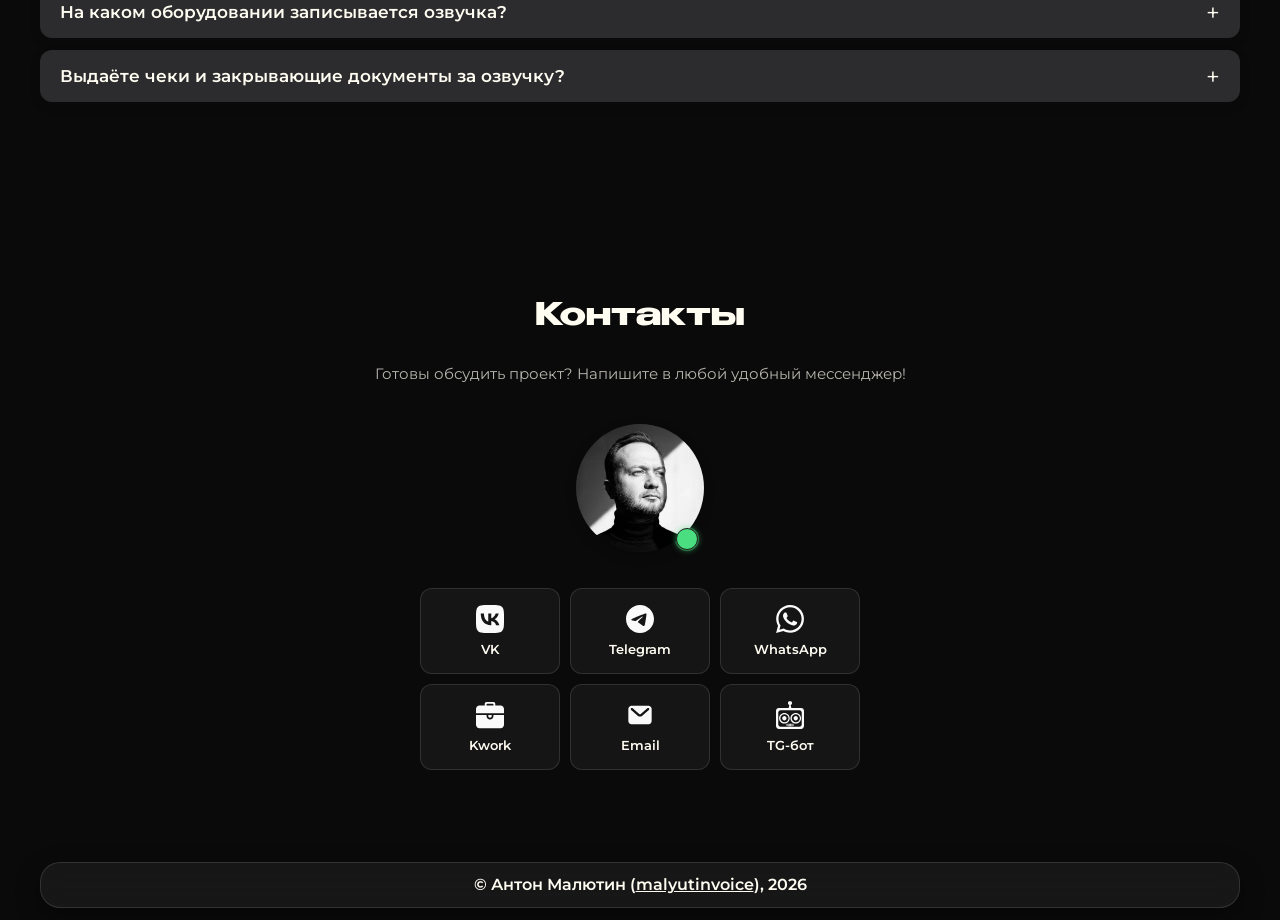
==== commit 664a1933: "Update index.html" ====
--- a/index.html
+++ b/index.html
@@ -349,7 +349,7 @@
     </div>
   </div>
 
-  <div class="panel-foot">© Антон Малютин (am_voice), 2026</div>
+  <div class="panel-foot">© Антон Малютин (malyutinvoice), 2026</div>
             
         </div>
     </section>
@@ -604,12 +604,12 @@
             <div class="contact-card">
                 <div class="avatar-wrapper"> <img src="static/img/avatar.webp" alt="Антон Малютин"><span class="online-indicator"></span></div>
             </div>
-            <div class="contacts-content"><a href="https://vk.com/am_voice" target="_blank" rel="noopener" class="btn btn-vk"> <img src="static/img/vk.svg" alt="VK" class="btn-icon" loading="lazy" decoding="async"> VK </a><a href="https://t.me/am_voice" target="_blank" rel="noopener"
+            <div class="contacts-content"><a href="https://vk.com/malyutinvoice" target="_blank" rel="noopener" class="btn btn-vk"> <img src="static/img/vk.svg" alt="VK" class="btn-icon" loading="lazy" decoding="async"> VK </a><a href="https://t.me/malyutinvoice" target="_blank" rel="noopener"
                     class="btn btn-telegram"> <img src="static/img/tg.svg" alt="TG" class="btn-icon" loading="lazy" decoding="async"> Telegram </a><a href="https://wa.me/+79493255256" target="_blank" rel="noopener" class="btn btn-whatsapp"> <img src="static/img/whatsapp.svg" alt="Whatsapp" class="btn-icon" loading="lazy" decoding="async"> WhatsApp </a>
                 <a
-                    href="https://kwork.ru/user/am_voice" target="_blank" rel="noopener" class="btn btn-kwork"> <img src="static/img/kwork.svg" alt="Kwork" class="btn-icon" loading="lazy" decoding="async"> Kwork </a><a href="#" class="btn btn-email" onclick="copyEmail(); return false;"> <img src="static/img/email.svg" alt="Email" class="btn-icon" loading="lazy" decoding="async"> Email </a>
+                    href="https://kwork.ru/user/malyutinvoice" target="_blank" rel="noopener" class="btn btn-kwork"> <img src="static/img/kwork.svg" alt="Kwork" class="btn-icon" loading="lazy" decoding="async"> Kwork </a><a href="#" class="btn btn-email" onclick="copyEmail(); return false;"> <img src="static/img/email.svg" alt="Email" class="btn-icon" loading="lazy" decoding="async"> Email </a>
                     <a
-                        href="https://t.me/am_voicebot" target="_blank" rel="noopener" class="btn btn-bot"> <img src="static/img/tg-bot.svg" alt="TGbot" class="btn-icon" loading="lazy" decoding="async"> TG-бот </a>
+                        href="https://t.me/malyutinvoice_bot" target="_blank" rel="noopener" class="btn btn-bot"> <img src="static/img/tg-bot.svg" alt="TGbot" class="btn-icon" loading="lazy" decoding="async"> TG-бот </a>
             </div>
         </div>
         </div>
@@ -617,7 +617,7 @@
 </main>
 <footer class="footer">
     <div class="footer-container">
-        <p>© Антон Малютин (<a href="https://t.me/am_voice" target="_blank" rel="noopener noreferrer" style="color: inherit;">am_voice</a>), 2026</p>
+        <p>© Антон Малютин (<a href="https://t.me/malyutinvoice" target="_blank" rel="noopener noreferrer" style="color: inherit;">malyutinvoice</a>), 2026</p>
     </div>
 </footer>
 <div id="orderModal" class="modal">
@@ -628,12 +628,12 @@
         <div class="modal-body">
             <p style="text-align: center; margin-bottom: 20px; opacity: 0.8; font-size: 0.95rem;"> Свяжитесь со мной любым удобным способом </p>
             <div class="contacts-content">
-                <a href="https://vk.com/am_voice" target="_blank" rel="noopener" class="btn btn-vk"> <img src="static/img/vk.svg" alt="VK" class="btn-icon" loading="lazy" decoding="async"> VK </a>
-                <a href="https://t.me/am_voice" target="_blank" rel="noopener" class="btn btn-telegram"> <img src="static/img/tg.svg" alt="TG" class="btn-icon" loading="lazy" decoding="async"> Telegram </a>
+                <a href="https://vk.com/malyutinvoice" target="_blank" rel="noopener" class="btn btn-vk"> <img src="static/img/vk.svg" alt="VK" class="btn-icon" loading="lazy" decoding="async"> VK </a>
+                <a href="https://t.me/malyutinvoice" target="_blank" rel="noopener" class="btn btn-telegram"> <img src="static/img/tg.svg" alt="TG" class="btn-icon" loading="lazy" decoding="async"> Telegram </a>
                 <a href="https://wa.me/+79493255256" target="_blank" rel="noopener" class="btn btn-whatsapp"> <img src="static/img/whatsapp.svg" alt="Whatsapp" class="btn-icon" loading="lazy" decoding="async"> WhatsApp </a>
-                <a href="https://kwork.ru/user/am_voice" target="_blank" rel="noopener" class="btn btn-kwork"> <img src="static/img/kwork.svg" alt="Kwork" class="btn-icon" loading="lazy" decoding="async"> Kwork </a>
+                <a href="https://kwork.ru/user/malyutinvoicee" target="_blank" rel="noopener" class="btn btn-kwork"> <img src="static/img/kwork.svg" alt="Kwork" class="btn-icon" loading="lazy" decoding="async"> Kwork </a>
                 <a href="#" class="btn btn-email" onclick="copyEmail(); return false;"> <img src="static/img/email.svg" alt="Email" class="btn-icon" loading="lazy" decoding="async"> Email </a>
-                <a href="https://t.me/am_voicebot" target="_blank" rel="noopener" class="btn btn-bot"> <img src="static/img/tg-bot.svg" alt="TGbot" class="btn-icon" loading="lazy" decoding="async"> TG-бот </a>
+                <a href="https://t.me/malyutinvoice_bot" target="_blank" rel="noopener" class="btn btn-bot"> <img src="static/img/tg-bot.svg" alt="TGbot" class="btn-icon" loading="lazy" decoding="async"> TG-бот </a>
             </div>
         </div>
     </div>
@@ -759,4 +759,4 @@
 }
 </script>
 </body>
-</html>+</html>
--- a/style.css
+++ b/style.css
@@ -19,7 +19,7 @@
 }
 
 @font-face {
-    font-family: 'Benzin';
+  font-family: 'Benzin';
   src: url('static/fonts/Benzin-Bold.woff2') format('woff2');
   font-weight: normal;
   font-display: swap;
--- a/style.css
+++ b/style.css
@@ -19,7 +19,7 @@
 }
 
 @font-face {
-    font-family: 'Benzin';
+  font-family: 'Benzin';
   src: url('static/fonts/Benzin-Bold.woff2') format('woff2');
   font-weight: normal;
   font-display: swap;
--- a/calc.css
+++ b/calc.css
@@ -180,9 +180,10 @@
   .info-pop .ln.tot{margin-top:7px;padding-top:7px;border-top:1px solid rgba(255,255,255,.15)}
   .info-pop .ln.tot span{opacity:1;font-weight:700}
   .info-pop .ln.tot b{color:#ffc9e0}
-  .price-val{font-size:2.4rem;font-family:'Benzin',sans-serif;line-height:1;letter-spacing:-1px;white-space:nowrap;
+  .price-val{font-size:2.4rem;font-family:'Benzin',sans-serif;letter-spacing:-1px;white-space:nowrap;
     background:var(--gradient1);-webkit-background-clip:text;background-clip:text;-webkit-text-fill-color:transparent}
   .price-val.idle{background:none;-webkit-text-fill-color:rgba(255,252,242,.28);font-size:1.5rem}
+  .price-val:not(.idle){position:relative;top:.1em}
   .price-val small{font-size:1.2rem}
 
   .pay{display:flex;gap:14px;align-items:stretch;margin-top:auto}
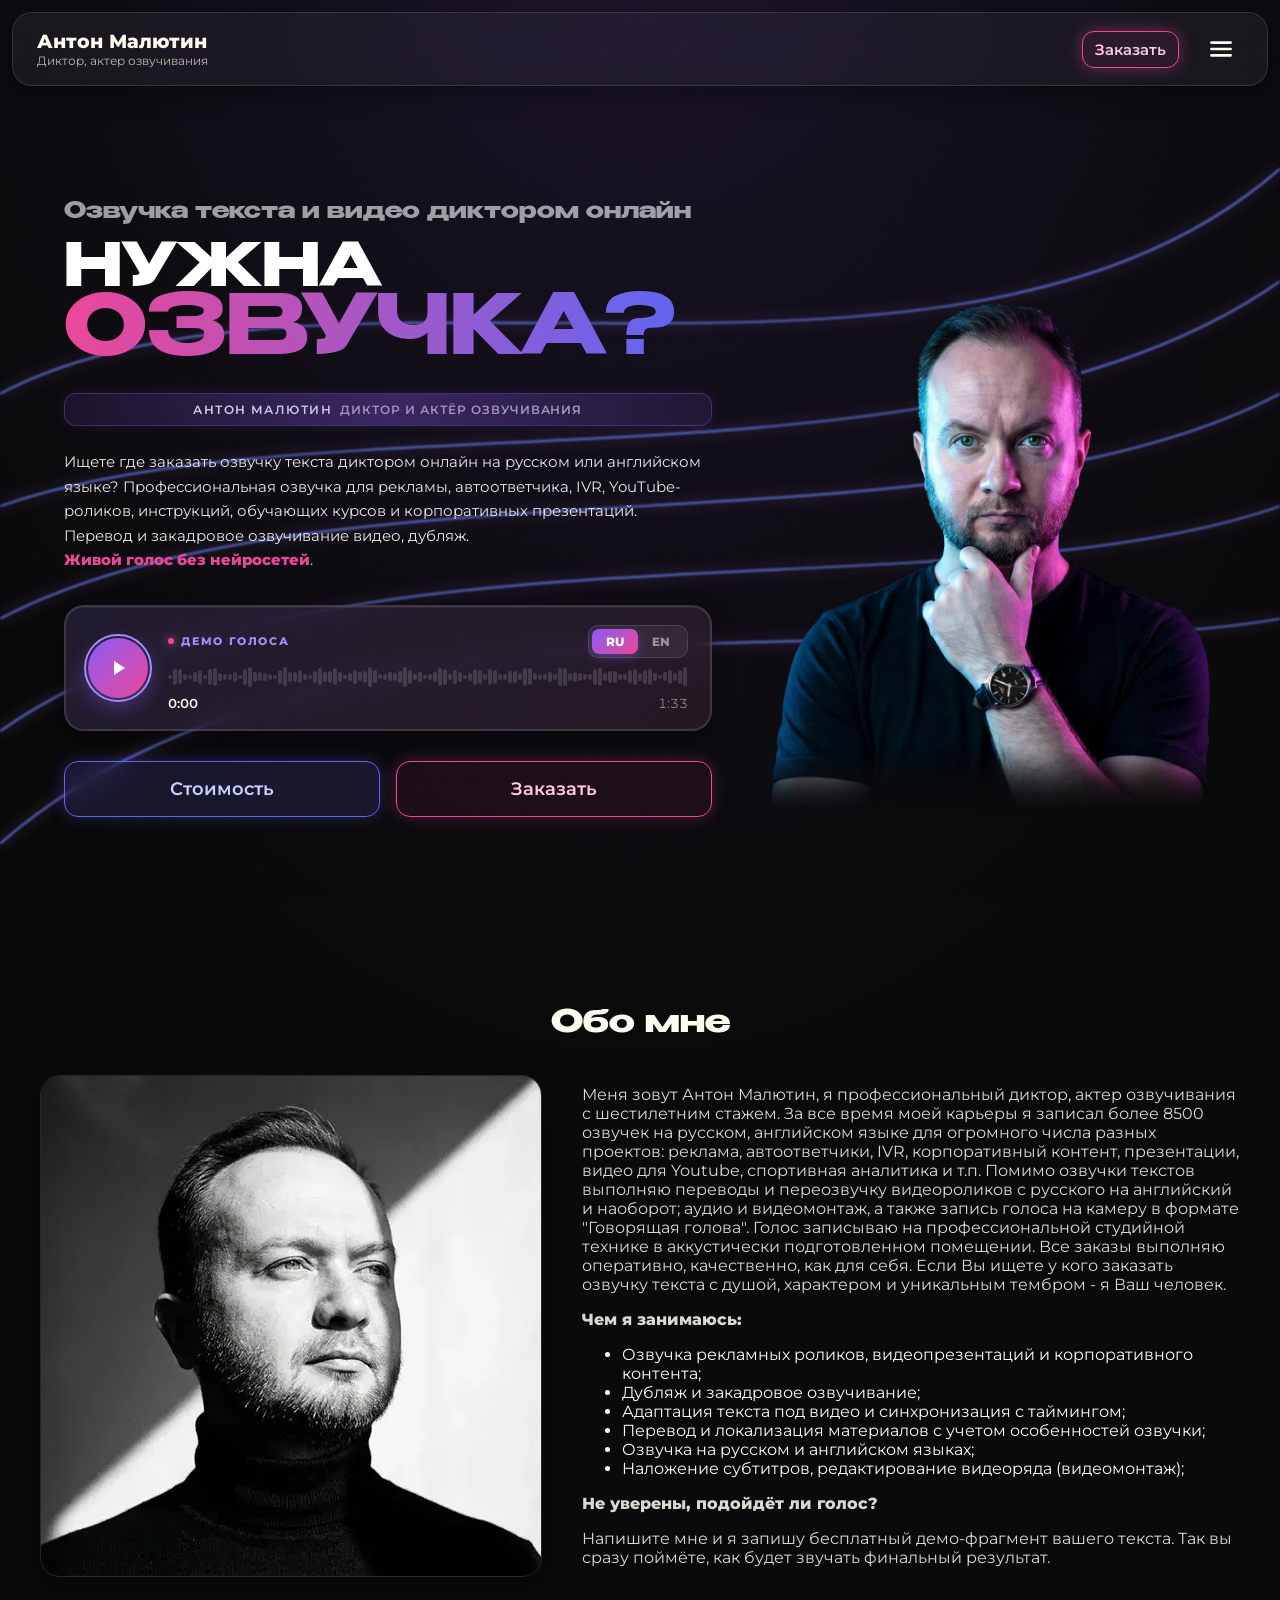
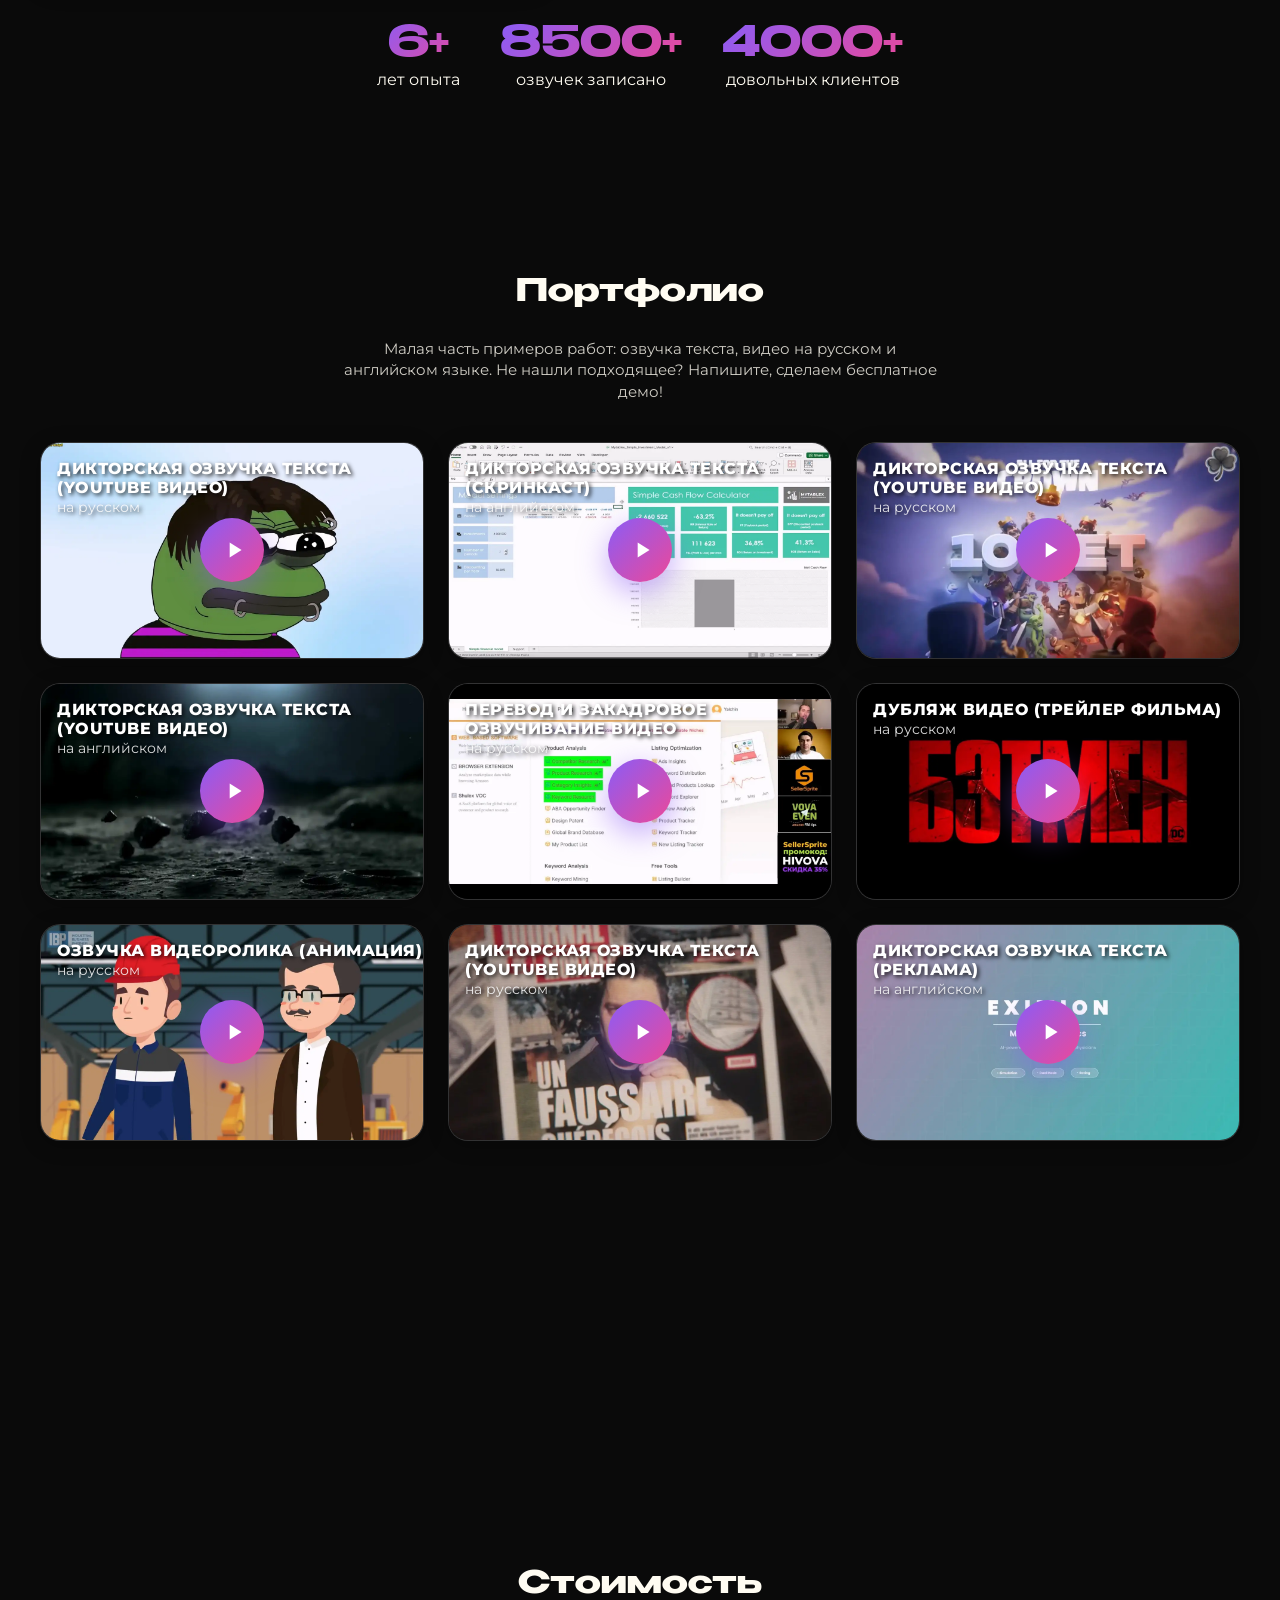
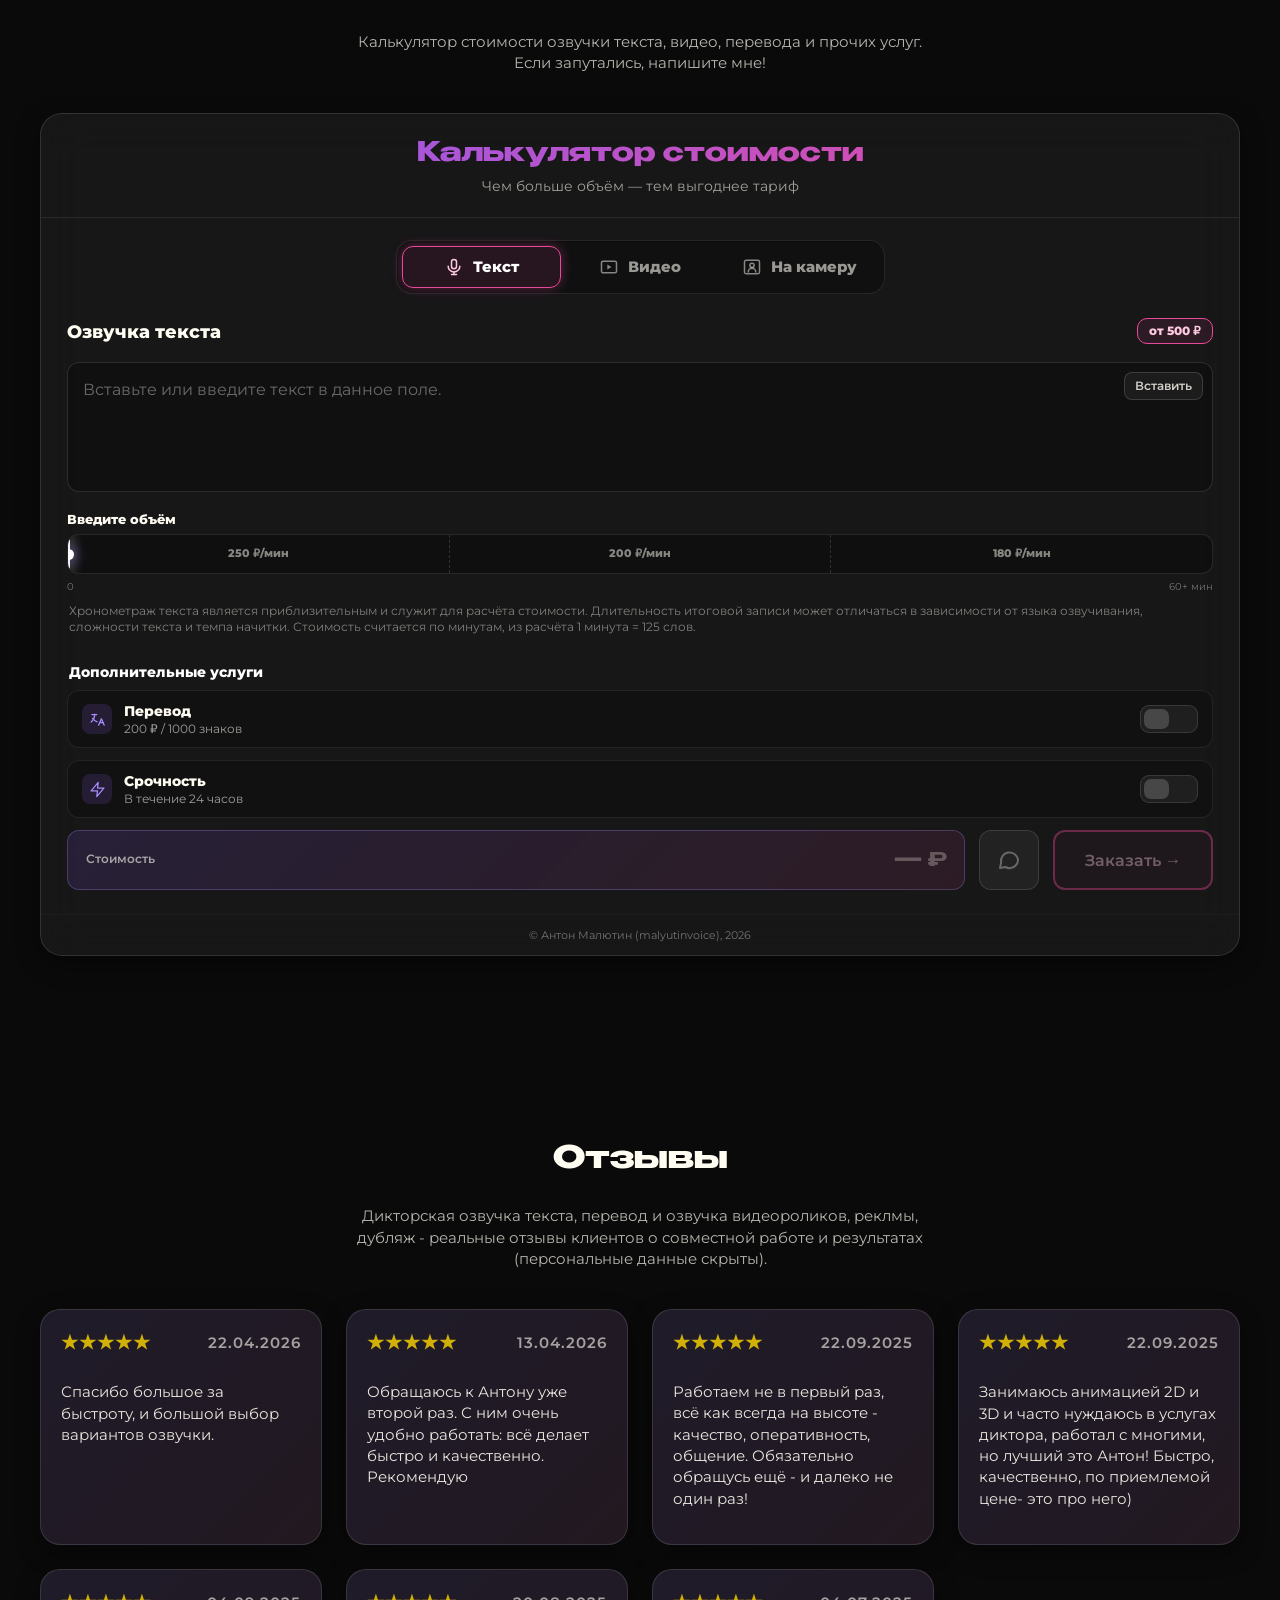
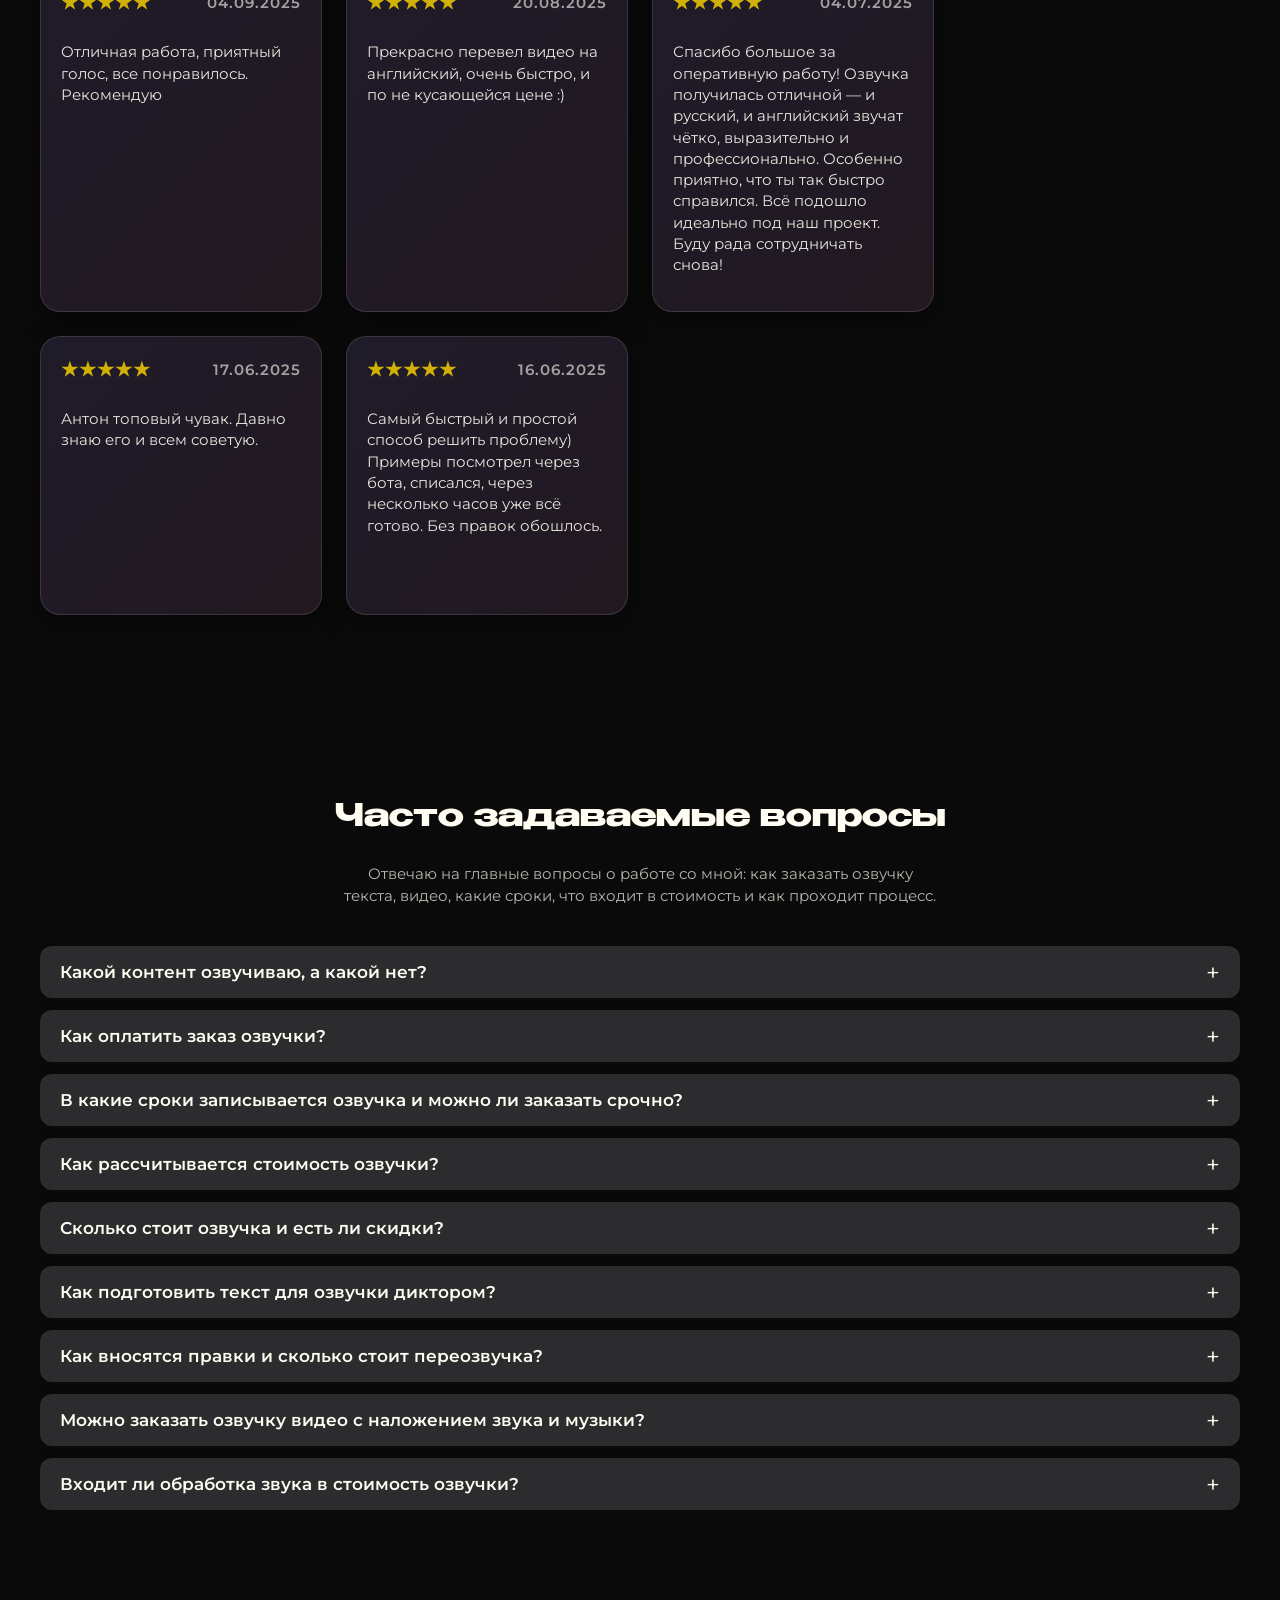
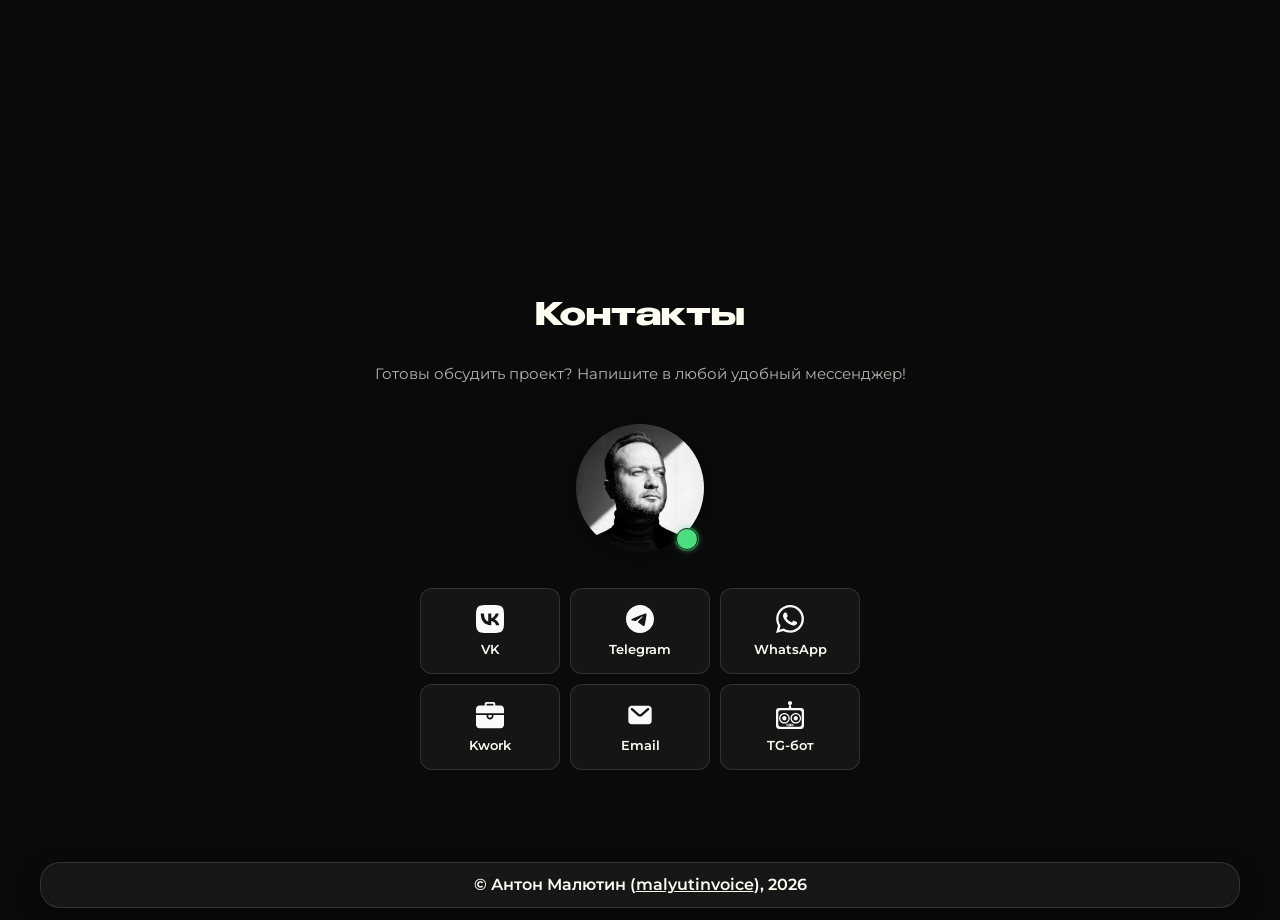
==== commit 5edc5da9: "Update index.html" ====
--- a/index.html
+++ b/index.html
@@ -631,7 +631,7 @@
                 <a href="https://vk.com/malyutinvoice" target="_blank" rel="noopener" class="btn btn-vk"> <img src="static/img/vk.svg" alt="VK" class="btn-icon" loading="lazy" decoding="async"> VK </a>
                 <a href="https://t.me/malyutinvoice" target="_blank" rel="noopener" class="btn btn-telegram"> <img src="static/img/tg.svg" alt="TG" class="btn-icon" loading="lazy" decoding="async"> Telegram </a>
                 <a href="https://wa.me/+79493255256" target="_blank" rel="noopener" class="btn btn-whatsapp"> <img src="static/img/whatsapp.svg" alt="Whatsapp" class="btn-icon" loading="lazy" decoding="async"> WhatsApp </a>
-                <a href="https://kwork.ru/user/malyutinvoicee" target="_blank" rel="noopener" class="btn btn-kwork"> <img src="static/img/kwork.svg" alt="Kwork" class="btn-icon" loading="lazy" decoding="async"> Kwork </a>
+                <a href="https://kwork.ru/user/malyutinvoice" target="_blank" rel="noopener" class="btn btn-kwork"> <img src="static/img/kwork.svg" alt="Kwork" class="btn-icon" loading="lazy" decoding="async"> Kwork </a>
                 <a href="#" class="btn btn-email" onclick="copyEmail(); return false;"> <img src="static/img/email.svg" alt="Email" class="btn-icon" loading="lazy" decoding="async"> Email </a>
                 <a href="https://t.me/malyutinvoice_bot" target="_blank" rel="noopener" class="btn btn-bot"> <img src="static/img/tg-bot.svg" alt="TGbot" class="btn-icon" loading="lazy" decoding="async"> TG-бот </a>
             </div>
